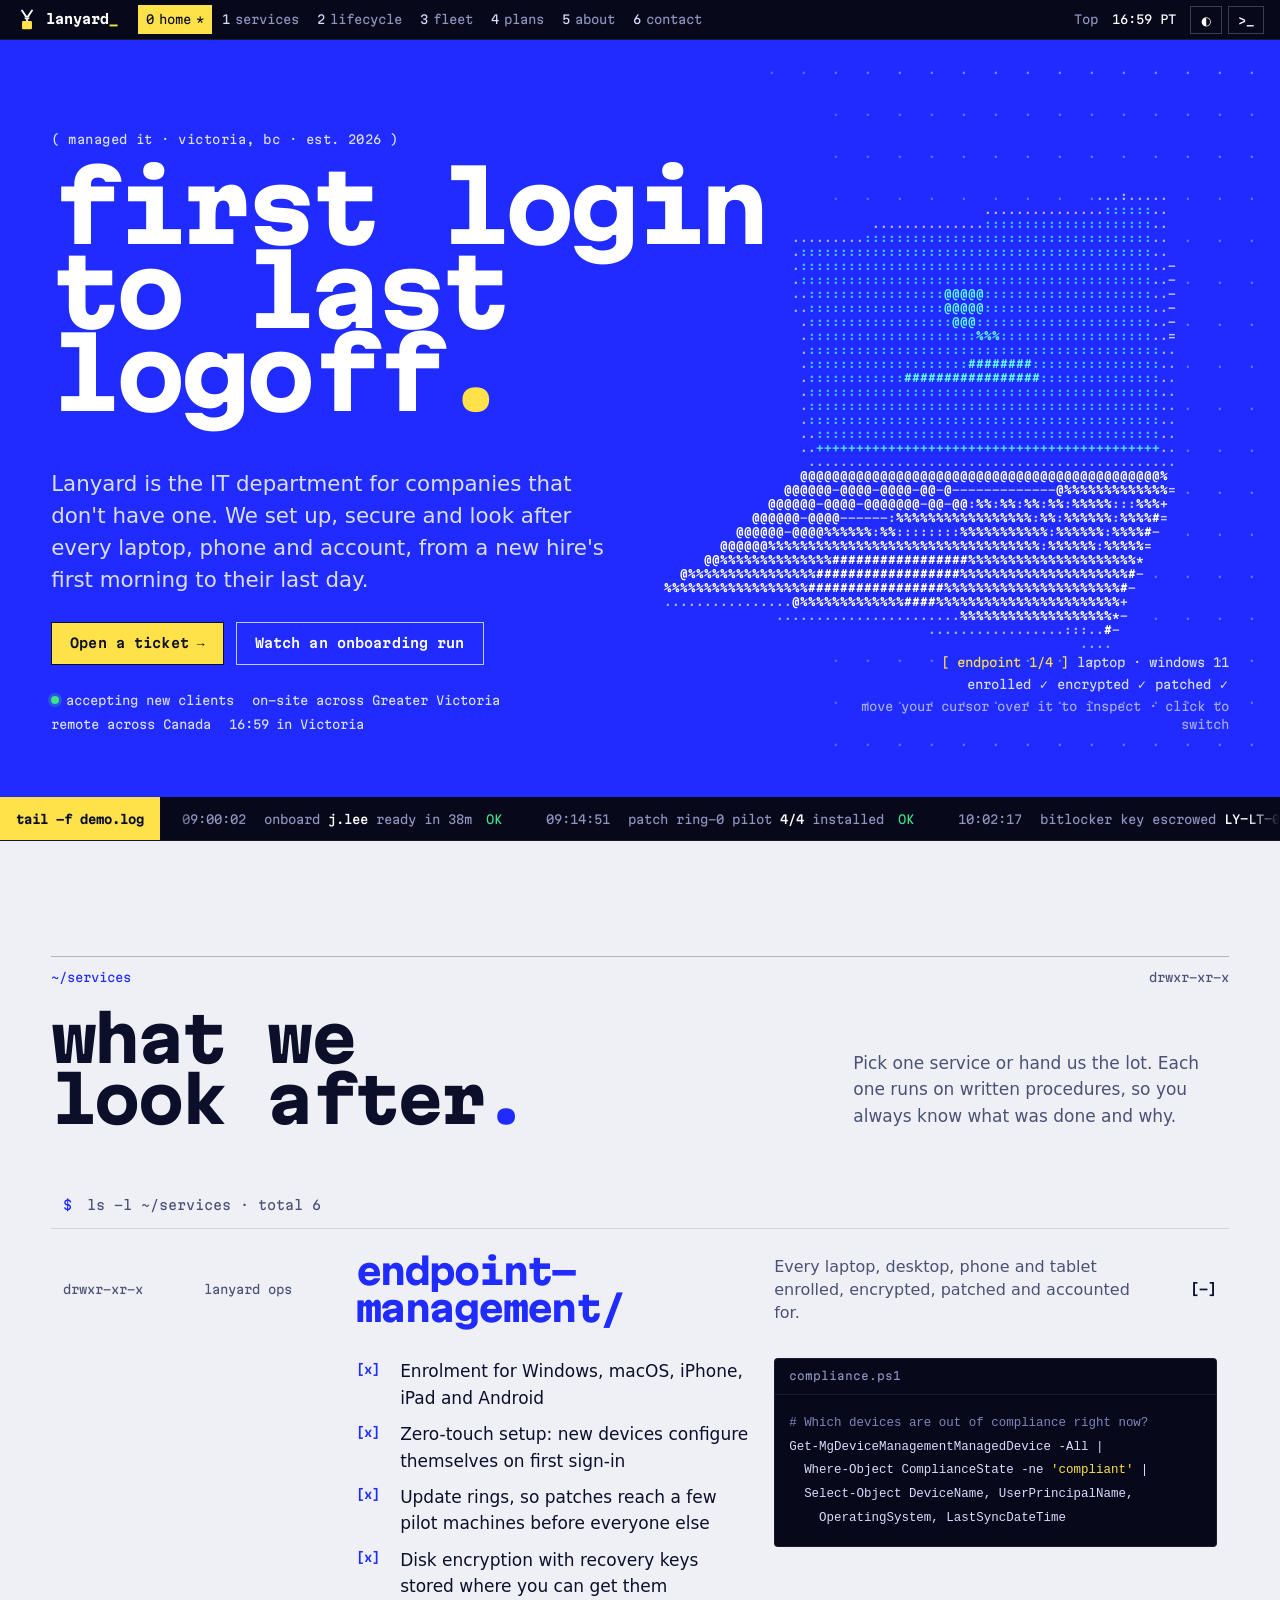
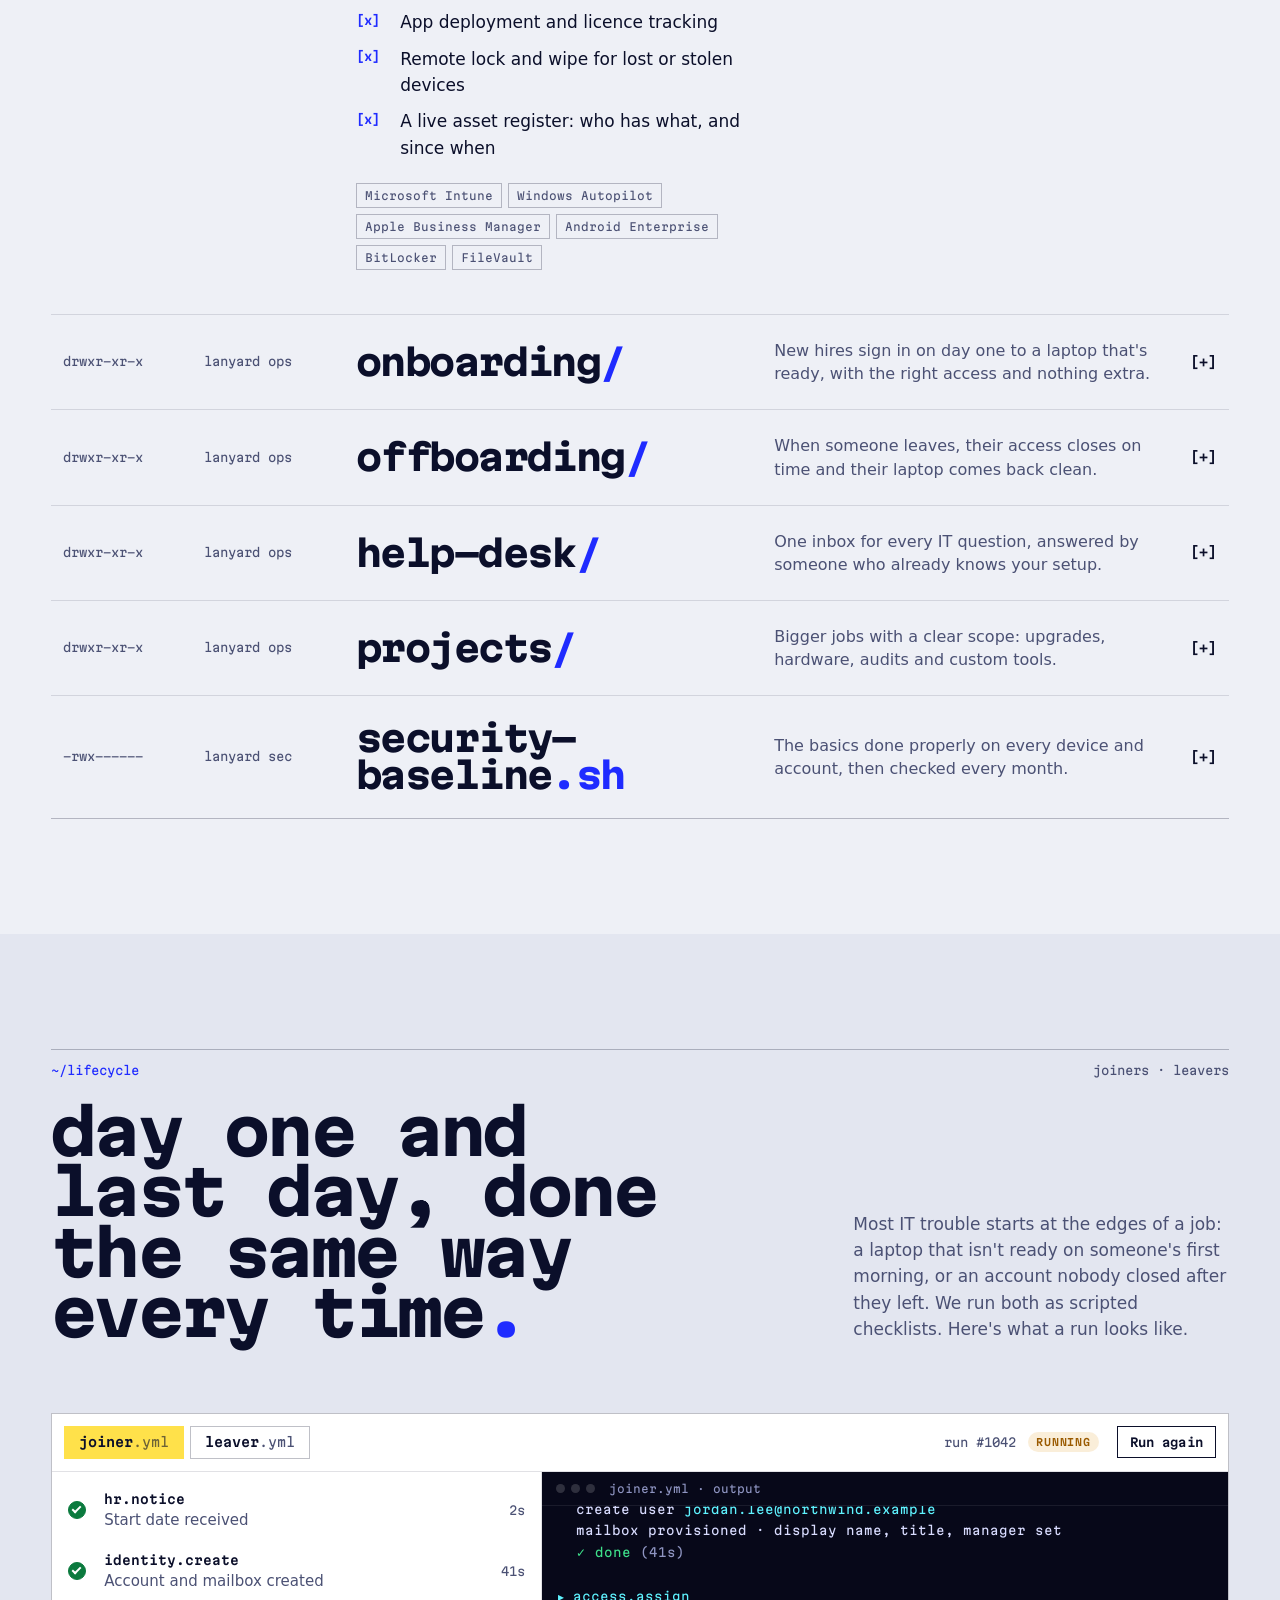
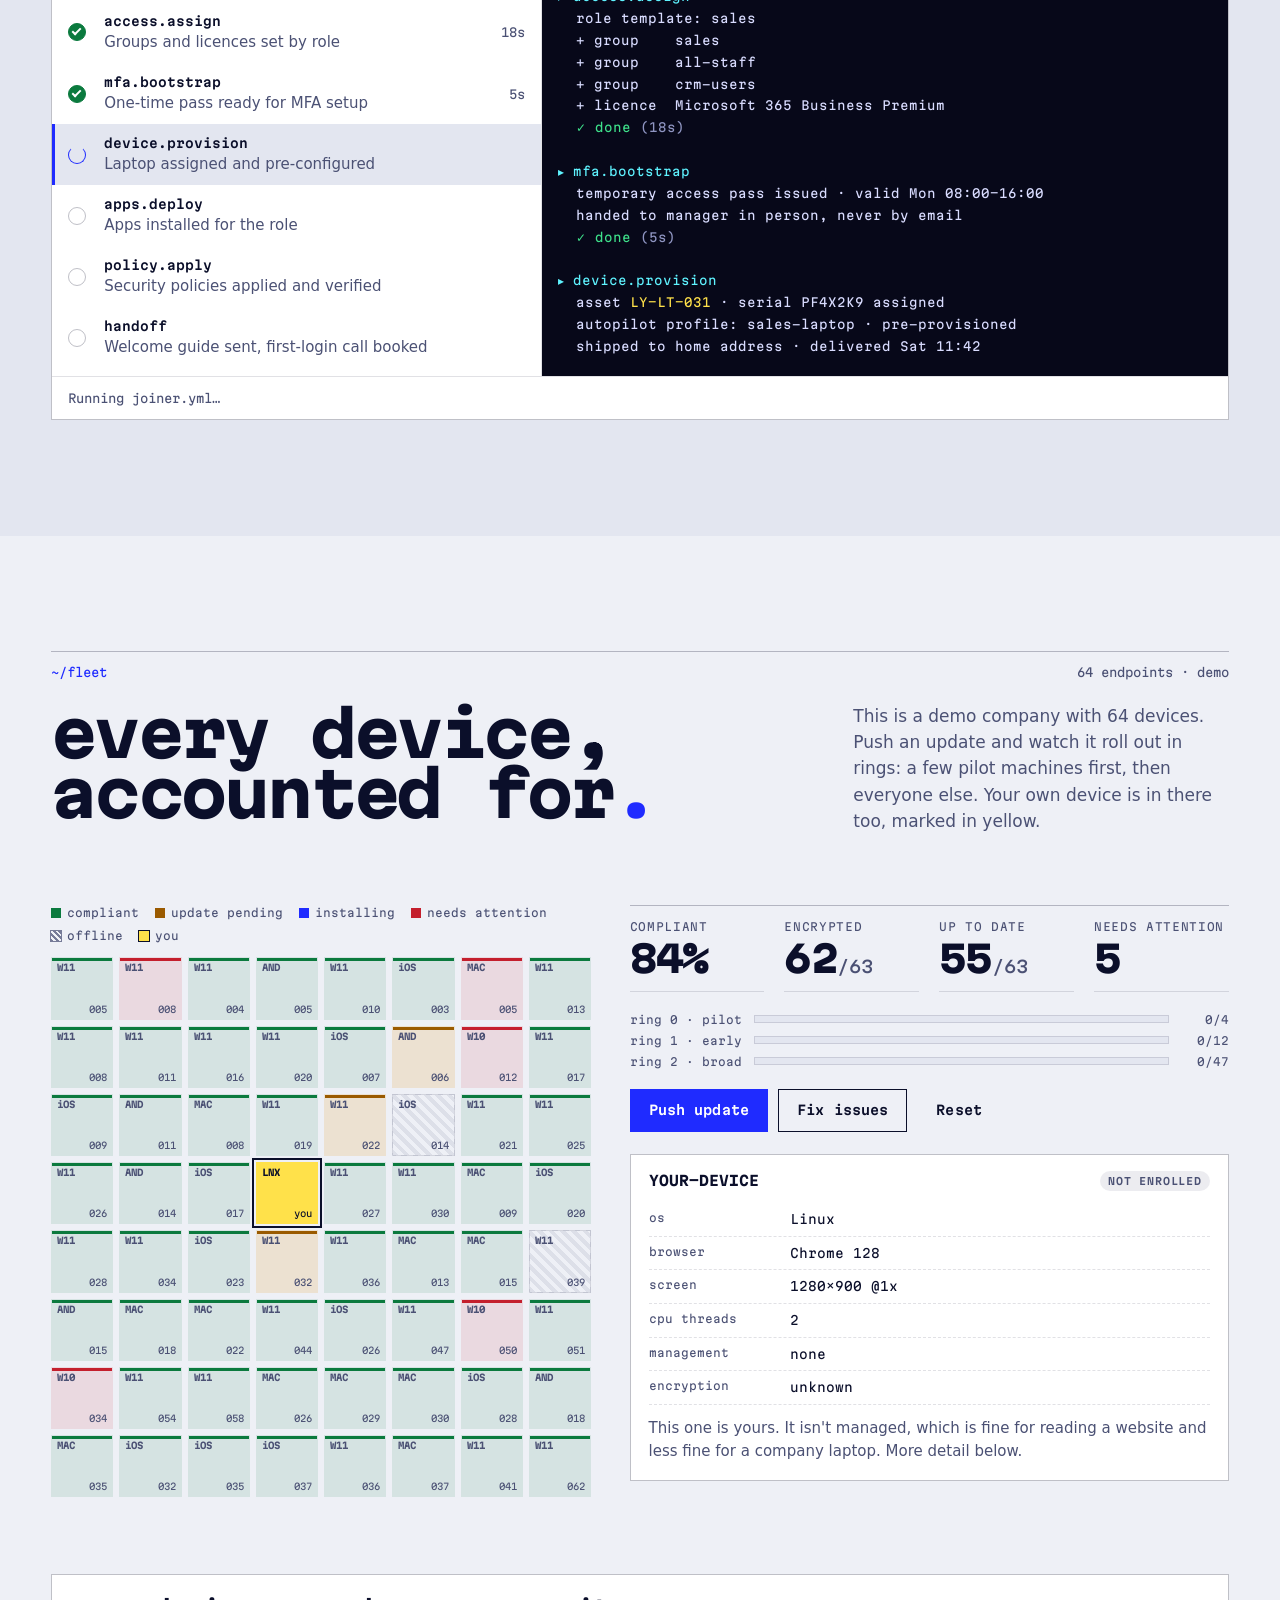
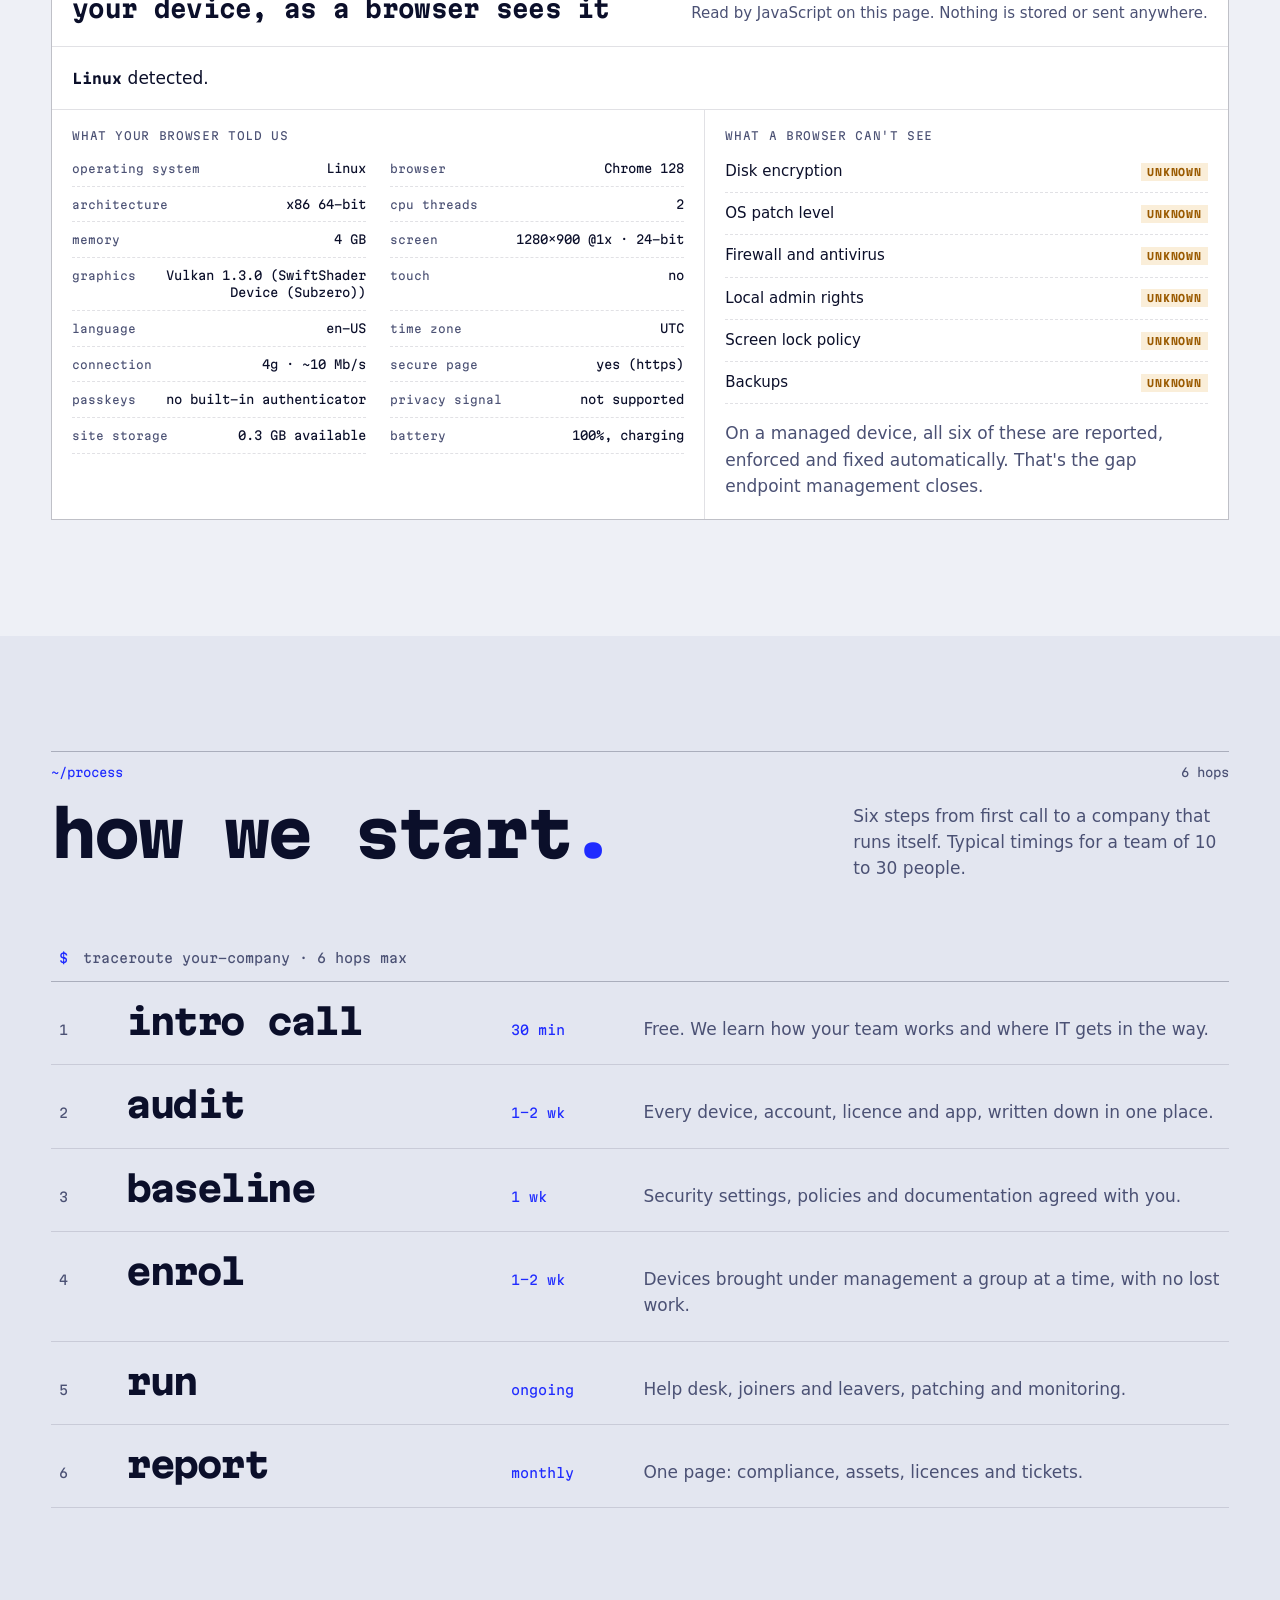
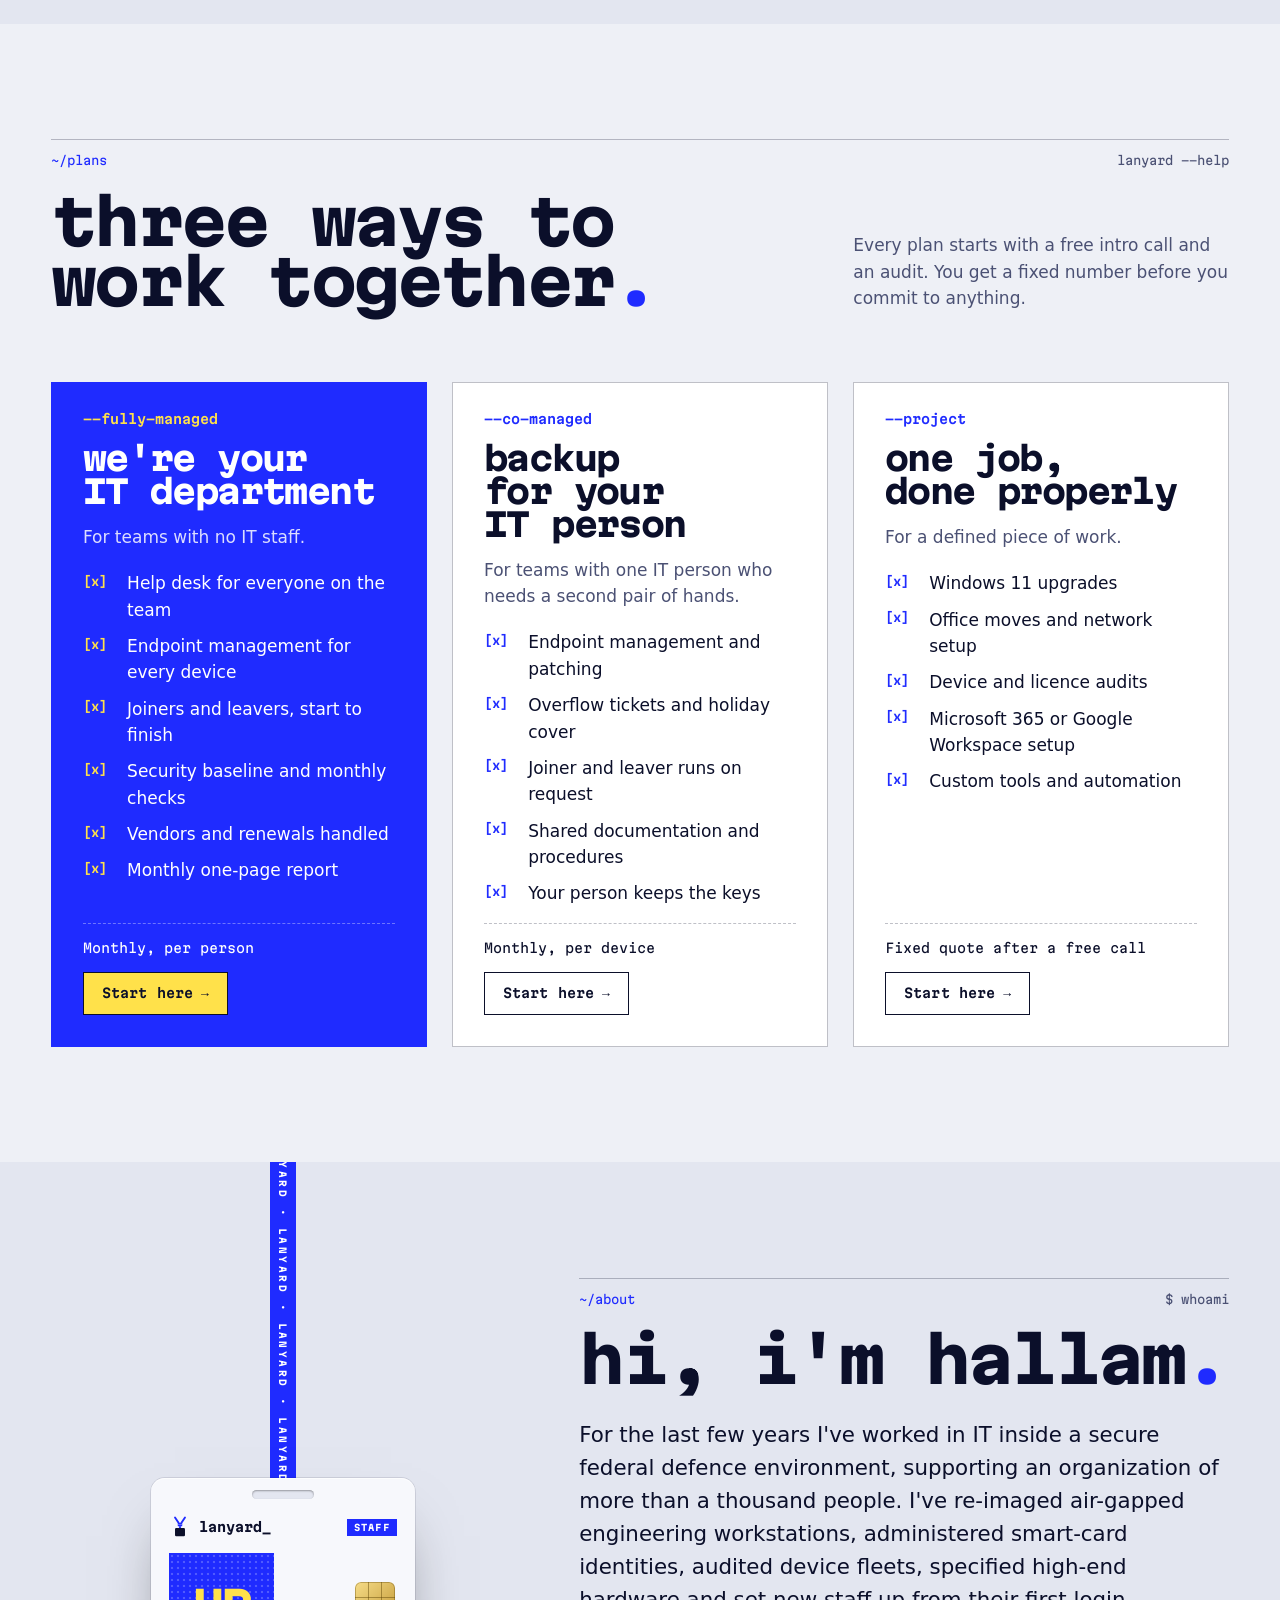
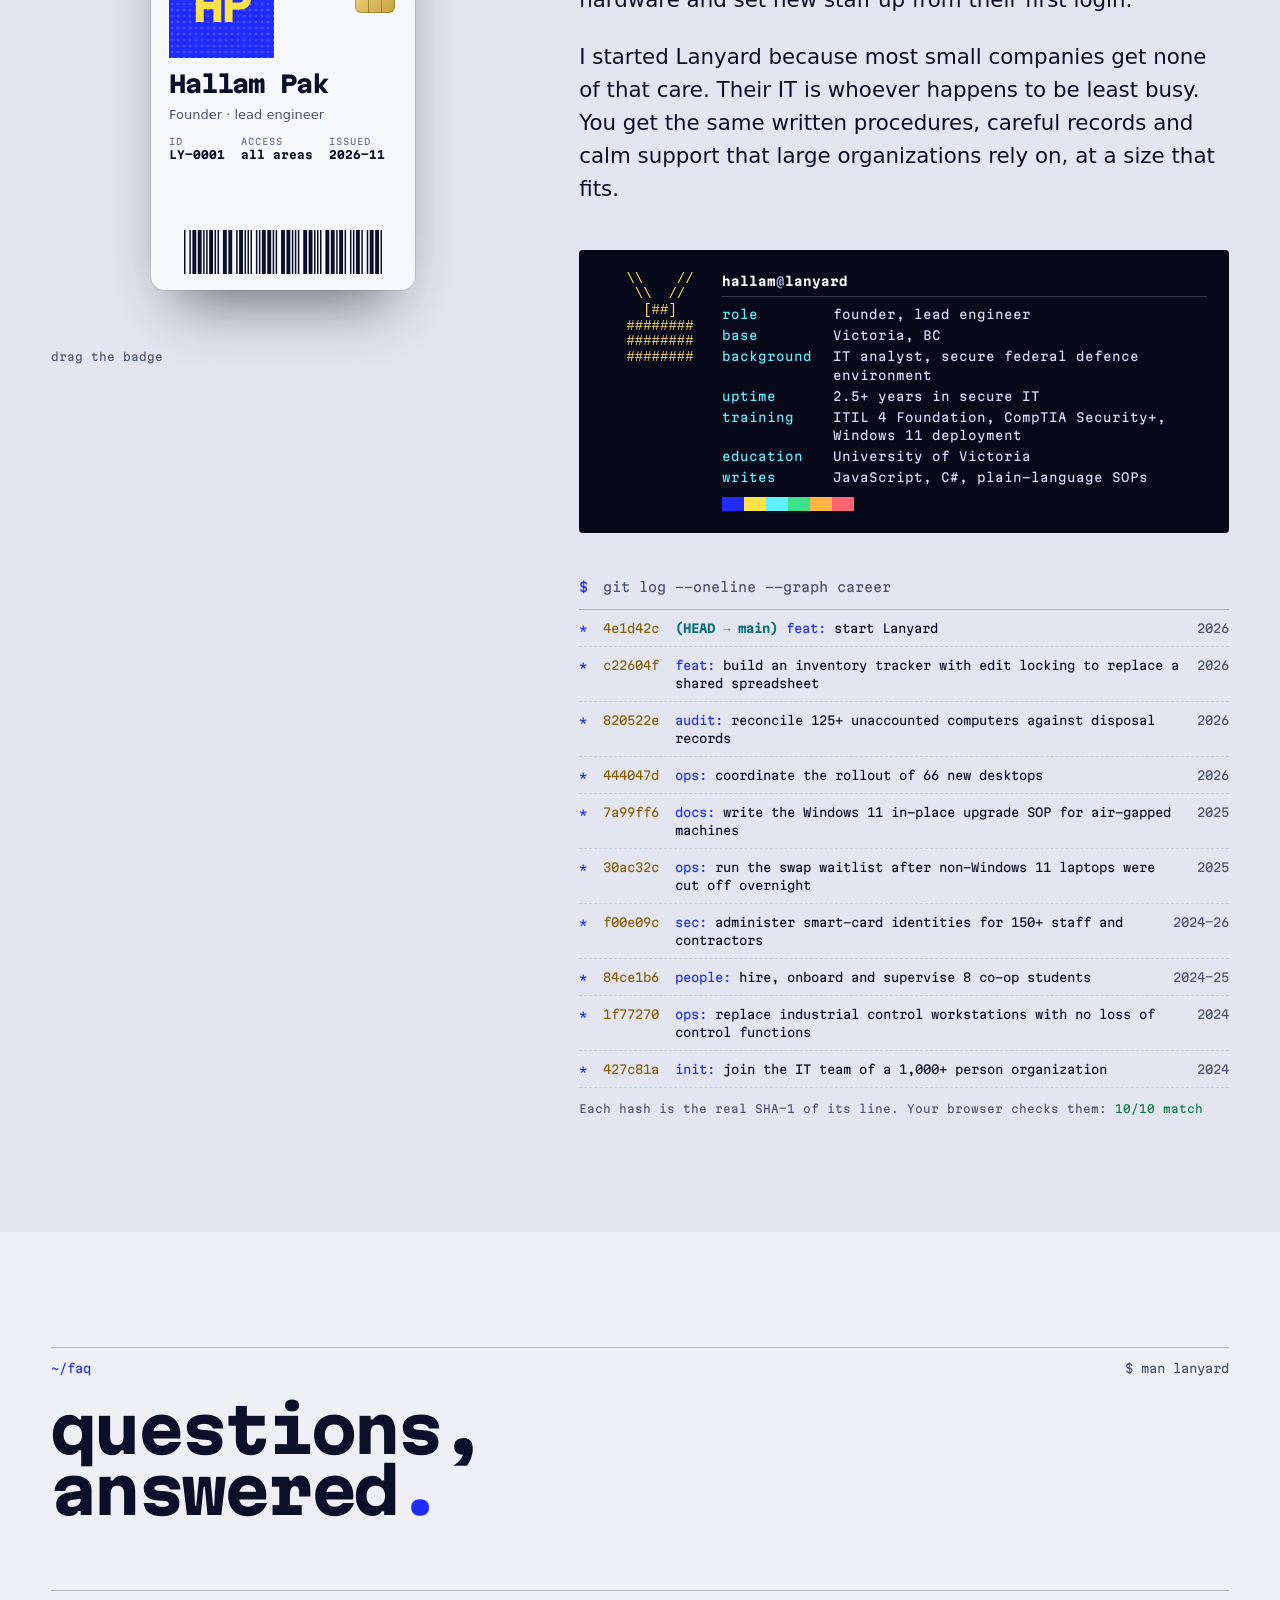
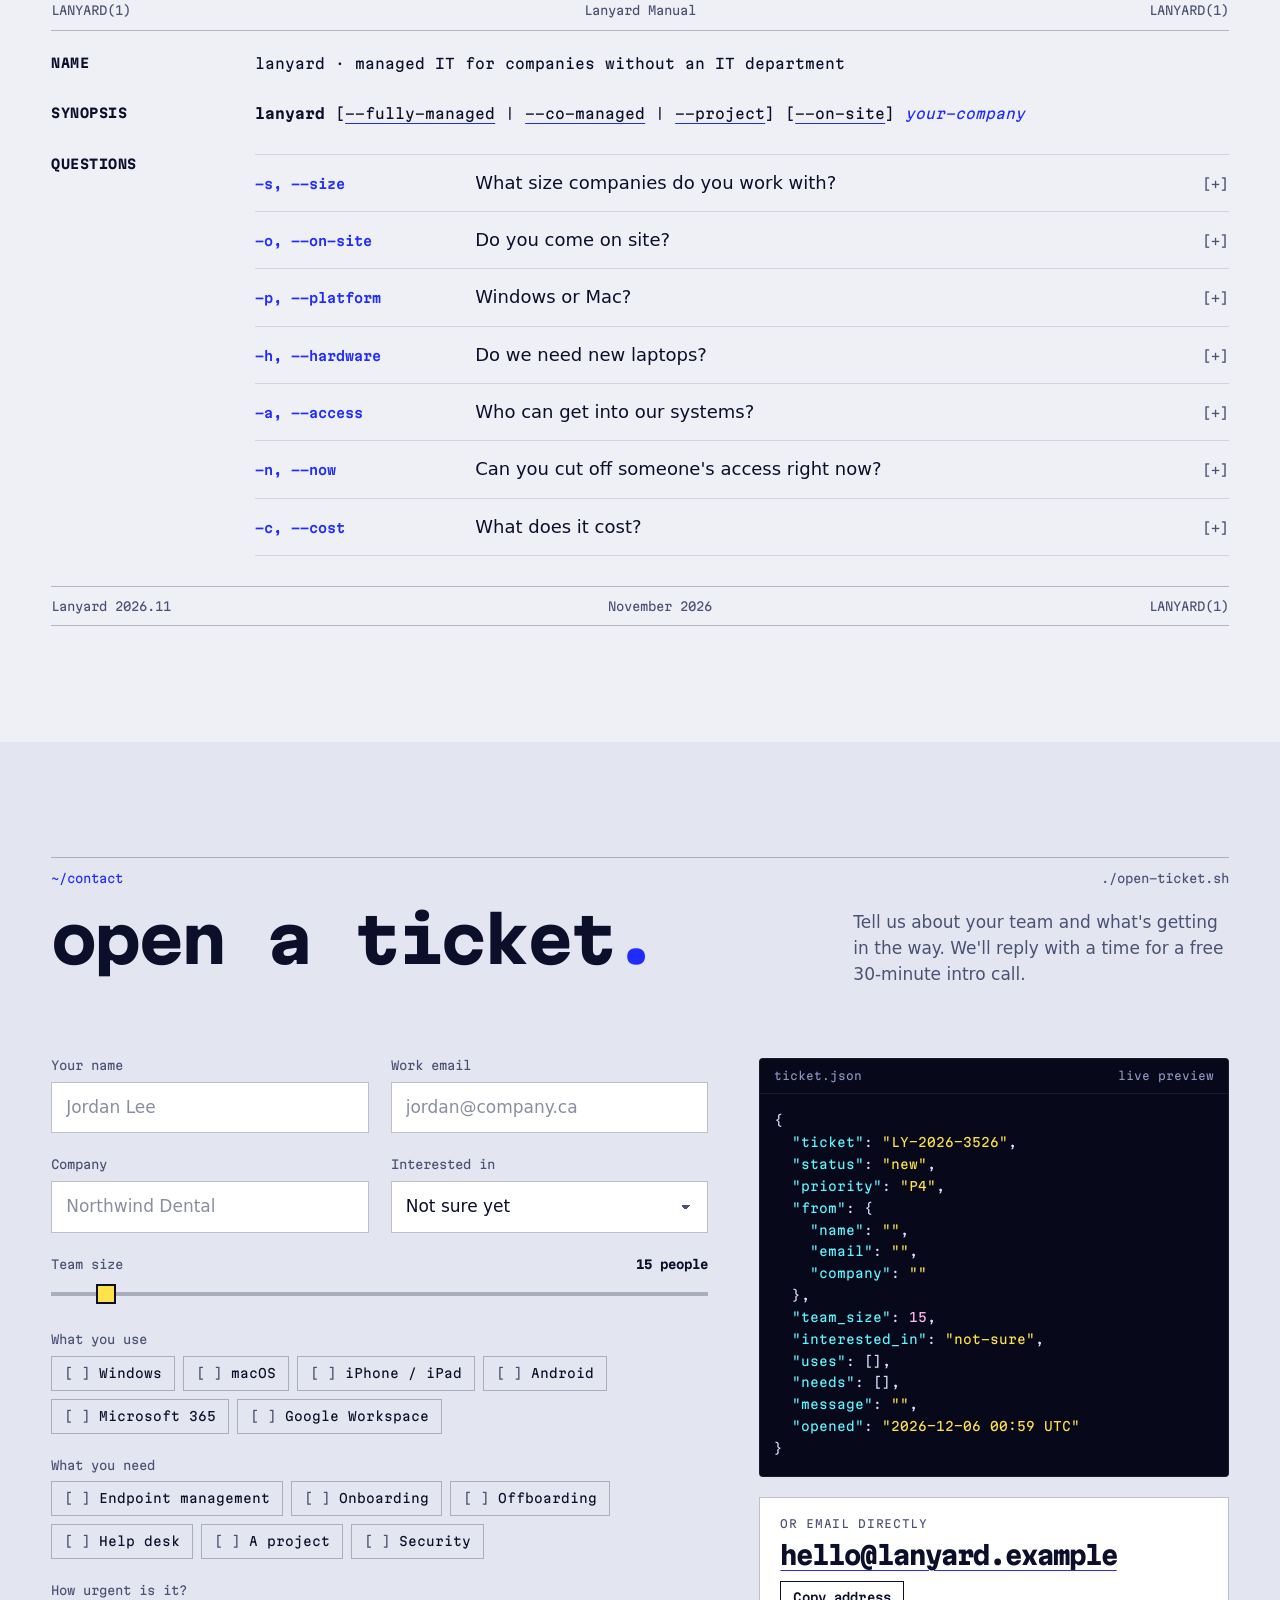
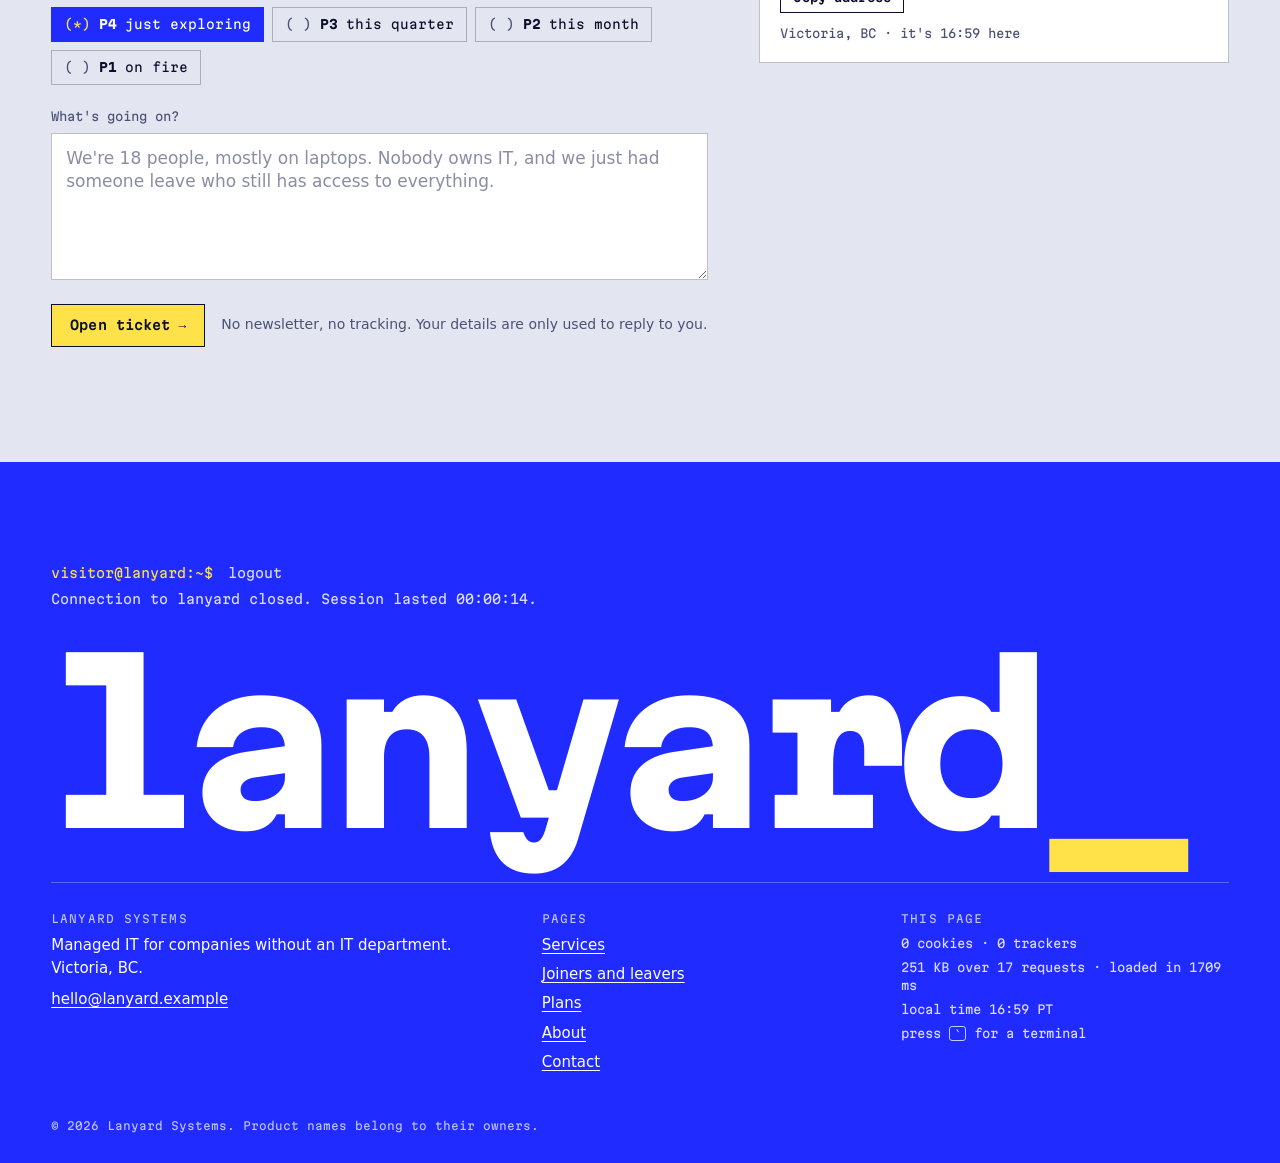
==== index.html @ a120ef42 "Add Lanyard Systems website for managed IT, onboarding and offboarding A static, dependency-free sit" ====
<!doctype html>
<!--
     __
    \  /     lanyard_  managed IT for companies without an IT department
     ||      Victoria, BC
    [##]
    ####     Reading the source? Good. That's the kind of curiosity we hire for.
             Press ` (backtick) anywhere on the page to open a terminal. Type "help".
             No frameworks, no trackers, no cookies. Hand-written HTML, CSS and JS.
-->
<html lang="en-CA">
<head>
<meta charset="utf-8">
<meta name="viewport" content="width=device-width, initial-scale=1, viewport-fit=cover">
<title>Lanyard Systems · Managed IT in Victoria, BC</title>
<meta name="claude:viewport-fit-sides" content="cover">
<meta name="description" content="Lanyard is the IT department for companies that don't have one: endpoint management, onboarding, offboarding, help desk and IT projects. Based in Victoria, BC.">
<meta name="author" content="Lanyard Systems">
<meta name="color-scheme" content="dark light">
<meta name="theme-color" content="#1f2bff">
<link rel="canonical" href="https://lanyard.example/">
<meta property="og:type" content="website">
<meta property="og:site_name" content="Lanyard Systems">
<meta property="og:title" content="Lanyard Systems · First login to last logoff.">
<meta property="og:description" content="Managed IT for companies without an IT department. Endpoint management, onboarding, offboarding and IT projects, from Victoria, BC.">
<meta property="og:url" content="https://lanyard.example/">
<meta property="og:image" content="https://lanyard.example/assets/img/og-image.png">
<meta property="og:image:width" content="1200">
<meta property="og:image:height" content="630">
<meta property="og:image:alt" content="The Lanyard logo on a blue field with the line: first login to last logoff.">
<meta name="twitter:card" content="summary_large_image">
<link rel="icon" href="favicon.svg" type="image/svg+xml">
<link rel="icon" href="favicon.ico" sizes="32x32">
<link rel="apple-touch-icon" href="apple-touch-icon.png">
<link rel="manifest" href="site.webmanifest">
<link rel="preload" href="assets/fonts/martian-mono.woff2" as="font" type="font/woff2" crossorigin>
<link rel="preload" href="assets/fonts/atkinson-hyperlegible-next.woff2" as="font" type="font/woff2" crossorigin>
<link rel="stylesheet" href="assets/css/main.css">
<script src="assets/js/early.js"></script>
<script src="assets/js/config.js" defer></script>
<script src="assets/js/util.js" defer></script>
<script src="assets/js/device.js" defer></script>
<script src="assets/js/boot.js" defer></script>
<script src="assets/js/ascii.js" defer></script>
<script src="assets/js/badge.js" defer></script>
<script src="assets/js/pipeline.js" defer></script>
<script src="assets/js/fleet.js" defer></script>
<script src="assets/js/contact.js" defer></script>
<script src="assets/js/terminal.js" defer></script>
<script src="assets/js/ui.js" defer></script>
<script src="assets/js/main.js" defer></script>
<script type="application/ld+json">
{
  "@context": "https://schema.org",
  "@type": "ProfessionalService",
  "name": "Lanyard Systems",
  "description": "Managed IT for companies without an IT department: endpoint management, onboarding, offboarding, help desk and IT projects.",
  "url": "https://lanyard.example/",
  "email": "hello@lanyard.example",
  "logo": "https://lanyard.example/assets/brand/icon.svg",
  "image": "https://lanyard.example/assets/img/og-image.png",
  "address": { "@type": "PostalAddress", "addressLocality": "Victoria", "addressRegion": "BC", "addressCountry": "CA" },
  "areaServed": [{ "@type": "City", "name": "Victoria" }, { "@type": "Country", "name": "Canada" }],
  "founder": { "@type": "Person", "name": "Hallam Pak", "jobTitle": "Founder" },
  "knowsAbout": ["Endpoint management", "Employee onboarding", "Employee offboarding", "Microsoft Intune", "Windows 11 migration", "Microsoft 365 administration", "IT asset management"]
}
</script>
</head>
<body>
<a class="skip" href="#main">Skip to content</a>

<!-- Boot screen. Hidden unless early.js decides to play it (first visit per session). -->
<div class="boot" id="boot" aria-hidden="true">
  <div class="boot__inner">
    <div class="boot__top">
      <pre class="boot__log" data-boot-log></pre>
      <svg class="mark boot__mark" viewBox="0 0 64 64" aria-hidden="true" focusable="false"><path class="mark__strap" d="M17.5 4.5 29.2 22M46.5 4.5 34.8 22"/><path class="mark__clip" fill-rule="evenodd" d="M27.1 20h9.8a1.6 1.6 0 0 1 1.6 1.6v6.8a1.6 1.6 0 0 1-1.6 1.6h-9.8a1.6 1.6 0 0 1-1.6-1.6v-6.8a1.6 1.6 0 0 1 1.6-1.6zM27.5 21.9h1.2v4.4h-1.2zM30.1 21.9h1.2v4.4h-1.2zM32.7 21.9h1.2v4.4h-1.2zM35.3 21.9h1.2v4.4h-1.2z"/><path class="mark__clip" d="M29 29.5h6v4.3a1.2 1.2 0 0 1-1.2 1.2h-3.6a1.2 1.2 0 0 1-1.2-1.2z"/><rect class="mark__card" x="17.5" y="35" width="29" height="24" rx="3.6"/></svg>
    </div>
    <div class="boot__bottom">
      <span>Press <kbd>Esc</kbd> to skip · values read locally, nothing leaves your browser</span>
      <span class="boot__pct" data-boot-pct>000</span>
    </div>
  </div>
</div>

<!-- tmux-style status bar -->
<header class="tmux" data-tmux>
  <a class="tmux__brand" href="#home" aria-label="Lanyard Systems, back to top">
    <svg class="mark" viewBox="0 0 64 64" aria-hidden="true" focusable="false"><path class="mark__strap" d="M17.5 4.5 29.2 22M46.5 4.5 34.8 22"/><path class="mark__clip" fill-rule="evenodd" d="M27.1 20h9.8a1.6 1.6 0 0 1 1.6 1.6v6.8a1.6 1.6 0 0 1-1.6 1.6h-9.8a1.6 1.6 0 0 1-1.6-1.6v-6.8a1.6 1.6 0 0 1 1.6-1.6zM27.5 21.9h1.2v4.4h-1.2zM30.1 21.9h1.2v4.4h-1.2zM32.7 21.9h1.2v4.4h-1.2zM35.3 21.9h1.2v4.4h-1.2z"/><path class="mark__clip" d="M29 29.5h6v4.3a1.2 1.2 0 0 1-1.2 1.2h-3.6a1.2 1.2 0 0 1-1.2-1.2z"/><rect class="mark__card" x="17.5" y="35" width="29" height="24" rx="3.6"/></svg>
    <span class="tmux__word">lanyard<span class="blink">_</span></span>
  </a>
  <nav class="tmux__wins" aria-label="Sections">
    <a href="#home" data-win="home"><b>0</b>home</a>
    <a href="#services" data-win="services"><b>1</b>services</a>
    <a href="#lifecycle" data-win="lifecycle"><b>2</b>lifecycle</a>
    <a href="#fleet" data-win="fleet"><b>3</b>fleet</a>
    <a href="#plans" data-win="plans"><b>4</b>plans</a>
    <a href="#about" data-win="about"><b>5</b>about</a>
    <a href="#contact" data-win="contact"><b>6</b>contact</a>
  </nav>
  <div class="tmux__right">
    <span class="tmux__ruler" data-ruler aria-hidden="true">Top</span>
    <span class="tmux__clock" data-clock title="Local time in Victoria, BC">--:-- PT</span>
    <button class="tmux__btn" type="button" data-theme-toggle aria-label="Switch to light theme"><span aria-hidden="true">◐</span></button>
    <button class="tmux__btn" type="button" data-term-open aria-label="Open terminal" aria-keyshortcuts="`"><span aria-hidden="true">&gt;_</span></button>
    <button class="tmux__btn tmux__menu" type="button" data-menu-toggle aria-expanded="false" aria-controls="menu">menu</button>
  </div>
</header>

<div class="menu" id="menu" data-menu hidden>
  <p class="menu__cmd">$ ls ~</p>
  <nav aria-label="Site menu">
    <a href="#home">home</a>
    <a href="#services">services/</a>
    <a href="#lifecycle">lifecycle/</a>
    <a href="#fleet">fleet/</a>
    <a href="#process">process/</a>
    <a href="#plans">plans/</a>
    <a href="#about">about/</a>
    <a href="#faq">faq.man</a>
    <a href="#contact">contact.sh</a>
  </nav>
</div>

<main id="main">

<!-- HERO ================================================================ -->
<section class="hero" id="home" aria-labelledby="hero-title" data-section="home">
  <div class="hero__stage" data-ascii-stage>
    <canvas class="hero__canvas" data-ascii aria-hidden="true"></canvas>
<pre class="hero__fallback" aria-hidden="true">
     .-------------------------.
     |  .-------------------.  |
     |  |       ( o )       |  |
     |  |   [ ********_ ]   |  |
     |  |                   |  |
     |  '-------------------'  |
     '-------------------------'
   .-----------------------------.
  /  [][][][][][][][][][][][][][] \
 /  [][][][][][][][][][][][][][][] \
'-----------------------------------'</pre>
  </div>
  <div class="hero__inner wrap">
    <p class="eyebrow eyebrow--on-blue">( managed it · victoria, bc · est. 2026 )</p>
    <h1 class="hero__title" id="hero-title"><span>first login</span> <span>to last</span> <span>logoff<i>.</i></span></h1>
    <div class="hero__foot">
      <p class="hero__lead">Lanyard is the IT department for companies that don't have one. We set up, secure and look after every laptop, phone and account, from a new hire's first morning to their last day.</p>
      <div class="hero__ctas">
        <a class="btn btn--yellow" href="#contact">Open a ticket <span aria-hidden="true">→</span></a>
        <a class="btn btn--ghost-light" href="#lifecycle" data-run-demo>Watch an onboarding run</a>
      </div>
      <ul class="hero__status">
        <li><span class="dot dot--ok" aria-hidden="true"></span>accepting new clients</li>
        <li>on-site across Greater Victoria</li>
        <li>remote across Canada</li>
        <li><span data-clock-long>--:--</span> in Victoria</li>
      </ul>
    </div>
    <div class="hero__caption" aria-hidden="true">
      <p><span class="hero__tag" data-ascii-index>[ endpoint 1/4 ]</span> <span data-ascii-name>laptop · windows 11</span></p>
      <p data-ascii-state>enrolled ✓ encrypted ✓ patched ✓</p>
      <p class="hero__hint">move your cursor over it to inspect · click to switch</p>
    </div>
  </div>
</section>

<!-- LOG TICKER -->
<div class="ticker" role="marquee" aria-label="Example activity log">
  <span class="ticker__label">tail -f demo.log</span>
  <div class="ticker__track" data-ticker>
    <ul class="ticker__list">
      <li><time>09:00:02</time> onboard <b>j.lee</b> ready in 38m <em>ok</em></li>
      <li><time>09:14:51</time> patch ring-0 pilot <b>4/4</b> installed <em>ok</em></li>
      <li><time>10:02:17</time> bitlocker key escrowed <b>LY-LT-023</b> <em>ok</em></li>
      <li><time>11:47:30</time> ticket <b>#4821</b> printer offline · fixed in 12m <em>ok</em></li>
      <li><time>13:05:09</time> licence audit <b>3 unused</b> reclaimed <em>ok</em></li>
      <li><time>14:44:30</time> compliance <b>61/64</b> · 3 remediating <em class="warn">warn</em></li>
      <li><time>16:20:12</time> win11 upgrade <b>LY-DT-007</b> 22H2 → 25H2 <em>ok</em></li>
      <li><time>17:00:00</time> offboard <b>s.ortiz</b> access closed <em>ok</em></li>
    </ul>
  </div>
</div>

<!-- SERVICES ============================================================ -->
<section class="sec" id="services" aria-labelledby="services-title" data-section="services">
  <div class="wrap">
    <header class="sec-head">
      <p class="sec-head__path"><span>~/services</span><span aria-hidden="true">drwxr-xr-x</span></p>
      <h2 class="h2" id="services-title" data-scramble>what we look after<i>.</i></h2>
      <p class="sec-head__intro">Pick one service or hand us the lot. Each one runs on written procedures, so you always know what was done and why.</p>
    </header>

    <div class="ls">
      <p class="ls__cmd" aria-hidden="true"><span class="prompt">$</span> ls -l ~/services <span class="muted">· total 6</span></p>

      <details class="ls__row" open>
        <summary>
          <span class="ls__perm" aria-hidden="true">drwxr-xr-x</span>
          <span class="ls__own" aria-hidden="true">lanyard ops</span>
          <span class="ls__name">endpoint-management<span class="ls__slash">/</span></span>
          <span class="ls__brief">Every laptop, desktop, phone and tablet enrolled, encrypted, patched and accounted for.</span>
          <span class="ls__toggle" aria-hidden="true"></span>
        </summary>
        <div class="ls__body">
          <div>
            <ul class="checks">
              <li>Enrolment for Windows, macOS, iPhone, iPad and Android</li>
              <li>Zero-touch setup: new devices configure themselves on first sign-in</li>
              <li>Update rings, so patches reach a few pilot machines before everyone else</li>
              <li>Disk encryption with recovery keys stored where you can get them</li>
              <li>App deployment and licence tracking</li>
              <li>Remote lock and wipe for lost or stolen devices</li>
              <li>A live asset register: who has what, and since when</li>
            </ul>
            <p class="tags"><span>Microsoft Intune</span><span>Windows Autopilot</span><span>Apple Business Manager</span><span>Android Enterprise</span><span>BitLocker</span><span>FileVault</span></p>
          </div>
          <figure class="code">
            <figcaption>compliance.ps1</figcaption>
<pre><code><span class="c"># Which devices are out of compliance right now?</span>
Get-MgDeviceManagementManagedDevice -All |
  Where-Object ComplianceState -ne <span class="s">'compliant'</span> |
  Select-Object DeviceName, UserPrincipalName,
    OperatingSystem, LastSyncDateTime</code></pre>
          </figure>
        </div>
      </details>

      <details class="ls__row">
        <summary>
          <span class="ls__perm" aria-hidden="true">drwxr-xr-x</span>
          <span class="ls__own" aria-hidden="true">lanyard ops</span>
          <span class="ls__name">onboarding<span class="ls__slash">/</span></span>
          <span class="ls__brief">New hires sign in on day one to a laptop that's ready, with the right access and nothing extra.</span>
          <span class="ls__toggle" aria-hidden="true"></span>
        </summary>
        <div class="ls__body">
          <div>
            <ul class="checks">
              <li>Account, mailbox and licences created before the start date</li>
              <li>Groups, shared drives and app access set by role</li>
              <li>Multi-factor sign-in ready before the first login</li>
              <li>Laptop configured and delivered to the office or their home</li>
              <li>A welcome guide written in plain language</li>
              <li>A first-morning check-in so nobody is stuck waiting</li>
            </ul>
            <p class="tags"><span>Microsoft 365</span><span>Entra ID</span><span>Google Workspace</span><span>Temporary Access Pass</span></p>
          </div>
          <figure class="code">
            <figcaption>day-one.ps1</figcaption>
<pre><code><span class="c"># A one-time pass so a new hire can set up MFA on day one</span>
New-MgUserAuthenticationTemporaryAccessPassMethod `
  -UserId $upn -LifetimeInMinutes 480</code></pre>
          </figure>
        </div>
      </details>

      <details class="ls__row">
        <summary>
          <span class="ls__perm" aria-hidden="true">drwxr-xr-x</span>
          <span class="ls__own" aria-hidden="true">lanyard ops</span>
          <span class="ls__name">offboarding<span class="ls__slash">/</span></span>
          <span class="ls__brief">When someone leaves, their access closes on time and their laptop comes back clean.</span>
          <span class="ls__toggle" aria-hidden="true"></span>
        </summary>
        <div class="ls__body">
          <div>
            <ul class="checks">
              <li>Sign-in blocked and every session ended at an agreed time</li>
              <li>Mailbox and files handed to a manager, nothing deleted by accident</li>
              <li>Licences reclaimed so you stop paying for empty seats</li>
              <li>Device wiped, returned and checked back into the asset register</li>
              <li>Shared passwords and door codes flagged for rotation</li>
              <li>A written record of every step, for your files</li>
            </ul>
            <p class="tags"><span>Entra ID</span><span>Exchange Online</span><span>OneDrive</span><span>Intune</span></p>
          </div>
          <figure class="code">
            <figcaption>last-day.ps1</figcaption>
<pre><code><span class="c"># 17:00 on the last day: block sign-in, end every session</span>
Update-MgUser -UserId $upn -AccountEnabled:$false
Revoke-MgUserSignInSession -UserId $upn
<span class="c"># Keep the mail, hand it to their manager</span>
Set-Mailbox -Identity $upn -Type Shared</code></pre>
          </figure>
        </div>
      </details>

      <details class="ls__row">
        <summary>
          <span class="ls__perm" aria-hidden="true">drwxr-xr-x</span>
          <span class="ls__own" aria-hidden="true">lanyard ops</span>
          <span class="ls__name">help-desk<span class="ls__slash">/</span></span>
          <span class="ls__brief">One inbox for every IT question, answered by someone who already knows your setup.</span>
          <span class="ls__toggle" aria-hidden="true"></span>
        </summary>
        <div class="ls__body">
          <div>
            <ul class="checks">
              <li>Remote support for everyday problems</li>
              <li>On-site visits across Greater Victoria</li>
              <li>Microsoft 365 and Google Workspace administration</li>
              <li>Printers, Wi-Fi, phones and meeting rooms</li>
              <li>Vendor calls handled for you</li>
              <li>Short guides for the fixes people need more than once</li>
            </ul>
            <p class="tags"><span>Microsoft 365</span><span>Google Workspace</span><span>Printers and MFDs</span><span>Wi-Fi</span><span>VoIP</span></p>
          </div>
          <figure class="code">
            <figcaption>ticket-4821.yaml</figcaption>
<pre><code><span class="k">ticket:</span> LY-4821
<span class="k">from:</span> front-desk
<span class="k">issue:</span> <span class="s">"Printer says offline"</span>
<span class="k">cause:</span> queue pointed at an old IP address
<span class="k">fix:</span> re-mapped queue, updated driver
<span class="k">resolved_in:</span> 12m
<span class="k">guide_sent:</span> printers.md</code></pre>
          </figure>
        </div>
      </details>

      <details class="ls__row">
        <summary>
          <span class="ls__perm" aria-hidden="true">drwxr-xr-x</span>
          <span class="ls__own" aria-hidden="true">lanyard ops</span>
          <span class="ls__name">projects<span class="ls__slash">/</span></span>
          <span class="ls__brief">Bigger jobs with a clear scope: upgrades, hardware, audits and custom tools.</span>
          <span class="ls__toggle" aria-hidden="true"></span>
        </summary>
        <div class="ls__body">
          <div>
            <ul class="checks">
              <li>Windows 11 upgrades, including machines that can't simply be reimaged</li>
              <li>Hardware specs and purchasing, sized to the actual work</li>
              <li>Device and licence audits that find what's missing</li>
              <li>Office moves, cabling, network switches and Wi-Fi</li>
              <li>Custom internal tools that replace fragile spreadsheets</li>
              <li>Documentation and SOPs your team can follow without us</li>
            </ul>
            <p class="tags"><span>Windows 11</span><span>Dell · HP · Lenovo</span><span>Cisco Meraki</span><span>JavaScript</span><span>C#</span></p>
          </div>
          <figure class="code">
            <figcaption>win11-ready.ps1</figcaption>
<pre><code><span class="c"># Is this machine ready for Windows 11?</span>
Get-Tpm | Select-Object TpmPresent, TpmReady
Confirm-SecureBootUEFI
Get-CimInstance Win32_Processor |
  Select-Object Name, NumberOfCores</code></pre>
          </figure>
        </div>
      </details>

      <details class="ls__row ls__row--file">
        <summary>
          <span class="ls__perm" aria-hidden="true">-rwx------</span>
          <span class="ls__own" aria-hidden="true">lanyard sec</span>
          <span class="ls__name">security-baseline<span class="ls__slash">.sh</span></span>
          <span class="ls__brief">The basics done properly on every device and account, then checked every month.</span>
          <span class="ls__toggle" aria-hidden="true"></span>
        </summary>
        <div class="ls__body">
          <div>
            <ul class="checks">
              <li>Multi-factor sign-in on every account</li>
              <li>Admin rights only where they're needed</li>
              <li>Encryption, firewall and antivirus enforced, not hoped for</li>
              <li>Phishing awareness for your team, in short sessions</li>
              <li>Backups that are tested by restoring them</li>
              <li>Passkeys and smart cards where they make sense</li>
            </ul>
            <p class="tags"><span>MFA</span><span>Conditional Access</span><span>Microsoft Defender</span><span>Passkeys</span><span>Smart cards (PKI)</span></p>
          </div>
          <figure class="code">
            <figcaption>encryption-check.ps1</figcaption>
<pre><code><span class="c"># Is the disk encrypted, and is protection on?</span>
Get-BitLockerVolume -MountPoint C: |
  Select-Object VolumeStatus, ProtectionStatus,
    EncryptionPercentage</code></pre>
          </figure>
        </div>
      </details>
    </div>
  </div>
</section>

<!-- LIFECYCLE =========================================================== -->
<section class="sec sec--alt" id="lifecycle" aria-labelledby="lifecycle-title" data-section="lifecycle">
  <div class="wrap">
    <header class="sec-head">
      <p class="sec-head__path"><span>~/lifecycle</span><span aria-hidden="true">joiners · leavers</span></p>
      <h2 class="h2" id="lifecycle-title" data-scramble>day one and last day, done the same way every time<i>.</i></h2>
      <p class="sec-head__intro">Most IT trouble starts at the edges of a job: a laptop that isn't ready on someone's first morning, or an account nobody closed after they left. We run both as scripted checklists. Here's what a run looks like.</p>
    </header>

    <div class="pipe" data-pipe>
      <div class="pipe__bar">
        <div class="pipe__tabs" role="tablist" aria-label="Pipeline">
          <button type="button" role="tab" id="pipe-tab-joiner" aria-selected="true" aria-controls="pipe-panel" data-mode="joiner">joiner<span class="muted">.yml</span></button>
          <button type="button" role="tab" id="pipe-tab-leaver" aria-selected="false" aria-controls="pipe-panel" data-mode="leaver" tabindex="-1">leaver<span class="muted">.yml</span></button>
        </div>
        <p class="pipe__meta"><span>run #<span data-run-id>1042</span></span><span class="chip" data-run-state>queued</span></p>
        <button type="button" class="btn btn--small" data-replay>Run again</button>
      </div>
      <div class="pipe__body" id="pipe-panel" role="tabpanel" aria-labelledby="pipe-tab-joiner">
        <ol class="pipe__steps" data-steps>
          <li class="step"><span class="step__icon" aria-hidden="true"></span><span class="step__id">hr.notice</span><span class="step__text">Start date received</span><span class="step__dur"></span></li>
          <li class="step"><span class="step__icon" aria-hidden="true"></span><span class="step__id">identity.create</span><span class="step__text">Account and mailbox created</span><span class="step__dur"></span></li>
          <li class="step"><span class="step__icon" aria-hidden="true"></span><span class="step__id">access.assign</span><span class="step__text">Groups and licences set by role</span><span class="step__dur"></span></li>
          <li class="step"><span class="step__icon" aria-hidden="true"></span><span class="step__id">mfa.bootstrap</span><span class="step__text">One-time pass ready for MFA setup</span><span class="step__dur"></span></li>
          <li class="step"><span class="step__icon" aria-hidden="true"></span><span class="step__id">device.provision</span><span class="step__text">Laptop assigned and pre-configured</span><span class="step__dur"></span></li>
          <li class="step"><span class="step__icon" aria-hidden="true"></span><span class="step__id">apps.deploy</span><span class="step__text">Apps installed for the role</span><span class="step__dur"></span></li>
          <li class="step"><span class="step__icon" aria-hidden="true"></span><span class="step__id">policy.apply</span><span class="step__text">Security policies applied and verified</span><span class="step__dur"></span></li>
          <li class="step"><span class="step__icon" aria-hidden="true"></span><span class="step__id">handoff</span><span class="step__text">Welcome guide sent, first-login call booked</span><span class="step__dur"></span></li>
        </ol>
        <div class="pipe__log">
          <p class="pipe__logbar" aria-hidden="true"><span></span><span></span><span></span><b data-log-title>joiner.yml · output</b></p>
          <pre class="pipe__out" data-log tabindex="0" aria-label="Pipeline output"></pre>
        </div>
      </div>
      <p class="pipe__summary" data-summary aria-live="polite">Example run with made-up names. Real runs come with a written record you keep.</p>
    </div>
  </div>
</section>

<!-- FLEET =============================================================== -->
<section class="sec" id="fleet" aria-labelledby="fleet-title" data-section="fleet">
  <div class="wrap">
    <header class="sec-head">
      <p class="sec-head__path"><span>~/fleet</span><span aria-hidden="true">64 endpoints · demo</span></p>
      <h2 class="h2" id="fleet-title" data-scramble>every device, accounted for<i>.</i></h2>
      <p class="sec-head__intro">This is a demo company with 64 devices. Push an update and watch it roll out in rings: a few pilot machines first, then everyone else. Your own device is in there too, marked in yellow.</p>
    </header>

    <div class="fleet" data-fleet>
      <div class="fleet__board">
        <div class="fleet__legend" aria-hidden="true">
          <span><i class="sw sw--ok"></i>compliant</span>
          <span><i class="sw sw--pend"></i>update pending</span>
          <span><i class="sw sw--run"></i>installing</span>
          <span><i class="sw sw--bad"></i>needs attention</span>
          <span><i class="sw sw--off"></i>offline</span>
          <span><i class="sw sw--you"></i>you</span>
        </div>
        <div class="fleet__grid" data-fleet-grid role="grid" aria-label="Demo device fleet. Use arrow keys to move between devices." tabindex="0"></div>
        <noscript><p class="fleet__noscript">The interactive fleet needs JavaScript. In short: every device is enrolled, encrypted and patched in rings, and anything that drifts out of compliance gets fixed.</p></noscript>
      </div>
      <aside class="fleet__panel" aria-label="Fleet controls and details">
        <dl class="kpis" data-kpis>
          <div><dt>compliant</dt><dd data-kpi="ok">--</dd></div>
          <div><dt>encrypted</dt><dd data-kpi="enc">--</dd></div>
          <div><dt>up to date</dt><dd data-kpi="upd">--</dd></div>
          <div><dt>needs attention</dt><dd data-kpi="bad">--</dd></div>
        </dl>
        <div class="rings" data-rings>
          <div class="ring"><span>ring 0 · pilot</span><span class="ring__bar"><i data-ring="0"></i></span><span data-ring-count="0">0/0</span></div>
          <div class="ring"><span>ring 1 · early</span><span class="ring__bar"><i data-ring="1"></i></span><span data-ring-count="1">0/0</span></div>
          <div class="ring"><span>ring 2 · broad</span><span class="ring__bar"><i data-ring="2"></i></span><span data-ring-count="2">0/0</span></div>
        </div>
        <div class="fleet__actions">
          <button type="button" class="btn btn--blue" data-fleet-act="push">Push update</button>
          <button type="button" class="btn" data-fleet-act="fix">Fix issues</button>
          <button type="button" class="btn btn--text" data-fleet-act="reset">Reset</button>
        </div>
        <div class="inspect" data-inspect aria-live="polite">
          <p class="inspect__title">select a device</p>
        </div>
      </aside>
    </div>

    <div class="mydev" data-mydev>
      <header class="mydev__head">
        <h3 class="h3">your device, as a browser sees it</h3>
        <p class="muted">Read by JavaScript on this page. Nothing is stored or sent anywhere.</p>
      </header>
      <div class="mydev__verdict" data-verdict>
        <p>Scanning…</p>
      </div>
      <div class="mydev__cols">
        <div>
          <p class="mydev__label">what your browser told us</p>
          <dl class="facts" data-facts><div><dt>status</dt><dd>needs JavaScript</dd></div></dl>
        </div>
        <div>
          <p class="mydev__label">what a browser can't see</p>
          <ul class="unknowns">
            <li><span>Disk encryption</span><b>unknown</b></li>
            <li><span>OS patch level</span><b>unknown</b></li>
            <li><span>Firewall and antivirus</span><b>unknown</b></li>
            <li><span>Local admin rights</span><b>unknown</b></li>
            <li><span>Screen lock policy</span><b>unknown</b></li>
            <li><span>Backups</span><b>unknown</b></li>
          </ul>
          <p class="mydev__pitch">On a managed device, all six of these are reported, enforced and fixed automatically. That's the gap endpoint management closes.</p>
        </div>
      </div>
    </div>
  </div>
</section>

<!-- PROCESS ============================================================= -->
<section class="sec sec--alt" id="process" aria-labelledby="process-title" data-section="process">
  <div class="wrap">
    <header class="sec-head">
      <p class="sec-head__path"><span>~/process</span><span aria-hidden="true">6 hops</span></p>
      <h2 class="h2" id="process-title" data-scramble>how we start<i>.</i></h2>
      <p class="sec-head__intro">Six steps from first call to a company that runs itself. Typical timings for a team of 10 to 30 people.</p>
    </header>
    <div class="trace">
      <p class="trace__cmd"><span class="prompt">$</span> traceroute your-company <span class="muted">· 6 hops max</span></p>
      <ol class="trace__hops">
        <li><span class="trace__n">1</span><span class="trace__name">intro call</span><span class="trace__t">30 min</span><span class="trace__d">Free. We learn how your team works and where IT gets in the way.</span></li>
        <li><span class="trace__n">2</span><span class="trace__name">audit</span><span class="trace__t">1–2 wk</span><span class="trace__d">Every device, account, licence and app, written down in one place.</span></li>
        <li><span class="trace__n">3</span><span class="trace__name">baseline</span><span class="trace__t">1 wk</span><span class="trace__d">Security settings, policies and documentation agreed with you.</span></li>
        <li><span class="trace__n">4</span><span class="trace__name">enrol</span><span class="trace__t">1–2 wk</span><span class="trace__d">Devices brought under management a group at a time, with no lost work.</span></li>
        <li><span class="trace__n">5</span><span class="trace__name">run</span><span class="trace__t">ongoing</span><span class="trace__d">Help desk, joiners and leavers, patching and monitoring.</span></li>
        <li><span class="trace__n">6</span><span class="trace__name">report</span><span class="trace__t">monthly</span><span class="trace__d">One page: compliance, assets, licences and tickets.</span></li>
      </ol>
    </div>
  </div>
</section>

<!-- PLANS =============================================================== -->
<section class="sec" id="plans" aria-labelledby="plans-title" data-section="plans">
  <div class="wrap">
    <header class="sec-head">
      <p class="sec-head__path"><span>~/plans</span><span aria-hidden="true">lanyard --help</span></p>
      <h2 class="h2" id="plans-title" data-scramble>three ways to work together<i>.</i></h2>
      <p class="sec-head__intro">Every plan starts with a free intro call and an audit. You get a fixed number before you commit to anything.</p>
    </header>
    <div class="plans">
      <article class="plan plan--main">
        <p class="plan__flag">--fully-managed</p>
        <h3 class="plan__title">we're your IT department</h3>
        <p class="plan__for">For teams with no IT staff.</p>
        <ul class="checks">
          <li>Help desk for everyone on the team</li>
          <li>Endpoint management for every device</li>
          <li>Joiners and leavers, start to finish</li>
          <li>Security baseline and monthly checks</li>
          <li>Vendors and renewals handled</li>
          <li>Monthly one-page report</li>
        </ul>
        <p class="plan__price">Monthly, per person</p>
        <a class="btn btn--yellow" href="#contact" data-plan="fully-managed">Start here <span aria-hidden="true">→</span></a>
      </article>
      <article class="plan">
        <p class="plan__flag">--co-managed</p>
        <h3 class="plan__title">backup for your IT person</h3>
        <p class="plan__for">For teams with one IT person who needs a second pair of hands.</p>
        <ul class="checks">
          <li>Endpoint management and patching</li>
          <li>Overflow tickets and holiday cover</li>
          <li>Joiner and leaver runs on request</li>
          <li>Shared documentation and procedures</li>
          <li>Your person keeps the keys</li>
        </ul>
        <p class="plan__price">Monthly, per device</p>
        <a class="btn" href="#contact" data-plan="co-managed">Start here <span aria-hidden="true">→</span></a>
      </article>
      <article class="plan">
        <p class="plan__flag">--project</p>
        <h3 class="plan__title">one job, done properly</h3>
        <p class="plan__for">For a defined piece of work.</p>
        <ul class="checks">
          <li>Windows 11 upgrades</li>
          <li>Office moves and network setup</li>
          <li>Device and licence audits</li>
          <li>Microsoft 365 or Google Workspace setup</li>
          <li>Custom tools and automation</li>
        </ul>
        <p class="plan__price">Fixed quote after a free call</p>
        <a class="btn" href="#contact" data-plan="project">Start here <span aria-hidden="true">→</span></a>
      </article>
    </div>
  </div>
</section>

<!-- ABOUT =============================================================== -->
<section class="sec sec--alt" id="about" aria-labelledby="about-title" data-section="about">
  <div class="wrap about">
    <div class="about__badge">
      <div class="badge-stage" data-badge-stage>
        <svg class="badge-strap" data-badge-strap aria-hidden="true" focusable="false">
          <path id="strap-path" class="badge-strap__band" d="M0 0"/>
          <text class="badge-strap__text"><textPath href="#strap-path" data-strap-text>LANYARD · LANYARD · LANYARD · LANYARD · LANYARD · LANYARD · LANYARD · LANYARD ·</textPath></text>
        </svg>
        <div class="badge" data-badge role="img" aria-label="Founder ID badge. Hallam Pak, founder and lead engineer, Lanyard Systems. You can drag it.">
          <div class="badge__slot" aria-hidden="true"></div>
          <div class="badge__head" aria-hidden="true">
            <svg class="mark" viewBox="0 0 64 64" focusable="false"><path class="mark__strap" d="M17.5 4.5 29.2 22M46.5 4.5 34.8 22"/><path class="mark__clip" fill-rule="evenodd" d="M27.1 20h9.8a1.6 1.6 0 0 1 1.6 1.6v6.8a1.6 1.6 0 0 1-1.6 1.6h-9.8a1.6 1.6 0 0 1-1.6-1.6v-6.8a1.6 1.6 0 0 1 1.6-1.6zM27.5 21.9h1.2v4.4h-1.2zM30.1 21.9h1.2v4.4h-1.2zM32.7 21.9h1.2v4.4h-1.2zM35.3 21.9h1.2v4.4h-1.2z"/><path class="mark__clip" d="M29 29.5h6v4.3a1.2 1.2 0 0 1-1.2 1.2h-3.6a1.2 1.2 0 0 1-1.2-1.2z"/><rect class="mark__card" x="17.5" y="35" width="29" height="24" rx="3.6"/></svg>
            <span>lanyard_</span><b>staff</b>
          </div>
          <div class="badge__photo" aria-hidden="true"><span>HP</span></div>
          <p class="badge__name" aria-hidden="true">Hallam Pak</p>
          <p class="badge__role" aria-hidden="true">Founder · lead engineer</p>
          <dl class="badge__meta" aria-hidden="true">
            <div><dt>id</dt><dd>LY-0001</dd></div>
            <div><dt>access</dt><dd>all areas</dd></div>
            <div><dt>issued</dt><dd>2026-11</dd></div>
          </dl>
          <svg class="badge__barcode" data-barcode="LY-0001" aria-hidden="true" focusable="false"></svg>
          <span class="badge__chip" aria-hidden="true"></span>
        </div>
        <p class="badge-stage__hint" aria-hidden="true">drag the badge</p>
      </div>
    </div>

    <div class="about__text">
      <header class="sec-head sec-head--tight">
        <p class="sec-head__path"><span>~/about</span><span aria-hidden="true">$ whoami</span></p>
        <h2 class="h2" id="about-title" data-scramble>hi, i'm hallam<i>.</i></h2>
      </header>
      <div class="letter">
        <p>For the last few years I've worked in IT inside a secure federal defence environment, supporting an organization of more than a thousand people. I've re-imaged air-gapped engineering workstations, administered smart-card identities, audited device fleets, specified high-end hardware and set new staff up from their first login.</p>
        <p>I started Lanyard because most small companies get none of that care. Their IT is whoever happens to be least busy. You get the same written procedures, careful records and calm support that large organizations rely on, at a size that fits.</p>
      </div>

      <div class="neofetch" role="group" aria-label="Founder summary">
        <pre class="neofetch__art" aria-hidden="true">   \\    //
    \\  //
     [##]
   ########
   ########
   ########</pre>
        <dl class="neofetch__info">
          <div class="neofetch__user"><dt class="sr-only">user</dt><dd>hallam<span>@</span>lanyard</dd></div>
          <div><dt>role</dt><dd>founder, lead engineer</dd></div>
          <div><dt>base</dt><dd>Victoria, BC</dd></div>
          <div><dt>background</dt><dd>IT analyst, secure federal defence environment</dd></div>
          <div><dt>uptime</dt><dd>2.5+ years in secure IT</dd></div>
          <div><dt>training</dt><dd>ITIL 4 Foundation, CompTIA Security+, Windows 11 deployment</dd></div>
          <div><dt>education</dt><dd>University of Victoria</dd></div>
          <div><dt>writes</dt><dd>JavaScript, C#, plain-language SOPs</dd></div>
          <div class="neofetch__colors" aria-hidden="true"><dt class="sr-only">colours</dt><dd><i></i><i></i><i></i><i></i><i></i><i></i></dd></div>
        </dl>
      </div>

      <div class="gitlog">
        <p class="gitlog__cmd"><span class="prompt">$</span> git log --oneline --graph career</p>
        <ol class="gitlog__list">
          <li><span class="g">*</span><code>4e1d42c</code><span class="gitlog__msg"><b class="head">(HEAD → main)</b> <em>feat:</em> start Lanyard</span><time>2026</time></li>
          <li><span class="g">*</span><code>c22604f</code><span class="gitlog__msg"><em>feat:</em> build an inventory tracker with edit locking to replace a shared spreadsheet</span><time>2026</time></li>
          <li><span class="g">*</span><code>820522e</code><span class="gitlog__msg"><em>audit:</em> reconcile 125+ unaccounted computers against disposal records</span><time>2026</time></li>
          <li><span class="g">*</span><code>444047d</code><span class="gitlog__msg"><em>ops:</em> coordinate the rollout of 66 new desktops</span><time>2026</time></li>
          <li><span class="g">*</span><code>7a99ff6</code><span class="gitlog__msg"><em>docs:</em> write the Windows 11 in-place upgrade SOP for air-gapped machines</span><time>2025</time></li>
          <li><span class="g">*</span><code>30ac32c</code><span class="gitlog__msg"><em>ops:</em> run the swap waitlist after non-Windows 11 laptops were cut off overnight</span><time>2025</time></li>
          <li><span class="g">*</span><code>f00e09c</code><span class="gitlog__msg"><em>sec:</em> administer smart-card identities for 150+ staff and contractors</span><time>2024–26</time></li>
          <li><span class="g">*</span><code>84ce1b6</code><span class="gitlog__msg"><em>people:</em> hire, onboard and supervise 8 co-op students</span><time>2024–25</time></li>
          <li><span class="g">*</span><code>1f77270</code><span class="gitlog__msg"><em>ops:</em> replace industrial control workstations with no loss of control functions</span><time>2024</time></li>
          <li><span class="g">*</span><code>427c81a</code><span class="gitlog__msg"><em>init:</em> join the IT team of a 1,000+ person organization</span><time>2024</time></li>
        </ol>
        <p class="gitlog__note">Each hash is the real SHA-1 of its line. Your browser checks them: <span data-hash-check>not checked yet</span></p>
      </div>
    </div>
  </div>
</section>

<!-- FAQ ================================================================= -->
<section class="sec" id="faq" aria-labelledby="faq-title" data-section="faq">
  <div class="wrap">
    <header class="sec-head">
      <p class="sec-head__path"><span>~/faq</span><span aria-hidden="true">$ man lanyard</span></p>
      <h2 class="h2" id="faq-title" data-scramble>questions, answered<i>.</i></h2>
    </header>
    <div class="man">
      <p class="man__rule" aria-hidden="true"><span>LANYARD(1)</span><span>Lanyard Manual</span><span>LANYARD(1)</span></p>
      <div class="man__sec">
        <h3 class="man__h">NAME</h3>
        <p>lanyard · managed IT for companies without an IT department</p>
      </div>
      <div class="man__sec">
        <h3 class="man__h">SYNOPSIS</h3>
        <p><b>lanyard</b> [<u>--fully-managed</u> | <u>--co-managed</u> | <u>--project</u>] [<u>--on-site</u>] <i>your-company</i></p>
      </div>
      <div class="man__sec">
        <h3 class="man__h">QUESTIONS</h3>
        <details class="man__q">
          <summary><code>-s, --size</code><span>What size companies do you work with?</span></summary>
          <div class="man__a"><p>Mostly teams of 5 to 100 people with no full-time IT staff. If you have one IT person who needs backup, we do that too.</p></div>
        </details>
        <details class="man__q">
          <summary><code>-o, --on-site</code><span>Do you come on site?</span></summary>
          <div class="man__a"><p>Yes, across Greater Victoria. Everything else we handle remotely, and most day-to-day problems get fixed faster that way.</p></div>
        </details>
        <details class="man__q">
          <summary><code>-p, --platform</code><span>Windows or Mac?</span></summary>
          <div class="man__a"><p>Both, plus iPhone, iPad and Android. Most offices are a mix, and that's fine.</p></div>
        </details>
        <details class="man__q">
          <summary><code>-h, --hardware</code><span>Do we need new laptops?</span></summary>
          <div class="man__a"><p>Probably not. We enrol what you already have, then plan replacements on a schedule so nothing dies at a bad moment.</p></div>
        </details>
        <details class="man__q">
          <summary><code>-a, --access</code><span>Who can get into our systems?</span></summary>
          <div class="man__a"><p>Your data stays in your own Microsoft 365 or Google Workspace. We use named admin accounts with multi-factor sign-in, and every change is logged. You can see or remove our access at any time.</p></div>
        </details>
        <details class="man__q">
          <summary><code>-n, --now</code><span>Can you cut off someone's access right now?</span></summary>
          <div class="man__a"><p>Yes. Once you tell us, we block sign-in and end every active session, then tidy up mail, files and devices afterwards.</p></div>
        </details>
        <details class="man__q">
          <summary><code>-c, --cost</code><span>What does it cost?</span></summary>
          <div class="man__a"><p>Managed plans are a monthly fee per person or per device. Projects get a fixed quote after a free intro call. You'll have a number before you commit to anything.</p></div>
        </details>
      </div>
      <p class="man__rule" aria-hidden="true"><span>Lanyard 2026.11</span><span>November 2026</span><span>LANYARD(1)</span></p>
    </div>
  </div>
</section>

<!-- CONTACT ============================================================= -->
<section class="sec sec--alt" id="contact" aria-labelledby="contact-title" data-section="contact">
  <div class="wrap">
    <header class="sec-head">
      <p class="sec-head__path"><span>~/contact</span><span aria-hidden="true">./open-ticket.sh</span></p>
      <h2 class="h2" id="contact-title" data-scramble>open a ticket<i>.</i></h2>
      <p class="sec-head__intro">Tell us about your team and what's getting in the way. We'll reply with a time for a free 30-minute intro call.</p>
    </header>

    <div class="contact">
      <form class="ticket-form" data-ticket-form novalidate>
        <div class="field-row">
          <div class="field">
            <label for="t-name">Your name</label>
            <input id="t-name" name="name" type="text" autocomplete="name" required placeholder="Jordan Lee">
          </div>
          <div class="field">
            <label for="t-email">Work email</label>
            <input id="t-email" name="email" type="email" autocomplete="email" required placeholder="jordan@company.ca">
          </div>
        </div>
        <div class="field-row">
          <div class="field">
            <label for="t-company">Company</label>
            <input id="t-company" name="company" type="text" autocomplete="organization" placeholder="Northwind Dental">
          </div>
          <div class="field">
            <label for="t-plan">Interested in</label>
            <select id="t-plan" name="plan">
              <option value="not-sure">Not sure yet</option>
              <option value="fully-managed">Fully managed IT</option>
              <option value="co-managed">Co-managed IT</option>
              <option value="project">A project</option>
            </select>
          </div>
        </div>
        <div class="field">
          <div class="field__head"><label for="t-seats">Team size</label><output for="t-seats" data-seats-out>15 people</output></div>
          <input id="t-seats" name="seats" type="range" min="1" max="200" step="1" value="15">
        </div>
        <fieldset class="field">
          <legend>What you use</legend>
          <div class="chips">
            <input type="checkbox" id="t-p-win" name="platforms" value="windows"><label for="t-p-win">Windows</label>
            <input type="checkbox" id="t-p-mac" name="platforms" value="macos"><label for="t-p-mac">macOS</label>
            <input type="checkbox" id="t-p-ios" name="platforms" value="ios"><label for="t-p-ios">iPhone / iPad</label>
            <input type="checkbox" id="t-p-and" name="platforms" value="android"><label for="t-p-and">Android</label>
            <input type="checkbox" id="t-p-m365" name="platforms" value="m365"><label for="t-p-m365">Microsoft 365</label>
            <input type="checkbox" id="t-p-gws" name="platforms" value="google-workspace"><label for="t-p-gws">Google Workspace</label>
          </div>
        </fieldset>
        <fieldset class="field">
          <legend>What you need</legend>
          <div class="chips">
            <input type="checkbox" id="t-n-end" name="needs" value="endpoint-management"><label for="t-n-end">Endpoint management</label>
            <input type="checkbox" id="t-n-on" name="needs" value="onboarding"><label for="t-n-on">Onboarding</label>
            <input type="checkbox" id="t-n-off" name="needs" value="offboarding"><label for="t-n-off">Offboarding</label>
            <input type="checkbox" id="t-n-help" name="needs" value="help-desk"><label for="t-n-help">Help desk</label>
            <input type="checkbox" id="t-n-proj" name="needs" value="project"><label for="t-n-proj">A project</label>
            <input type="checkbox" id="t-n-sec" name="needs" value="security"><label for="t-n-sec">Security</label>
          </div>
        </fieldset>
        <fieldset class="field">
          <legend>How urgent is it?</legend>
          <div class="chips chips--prio">
            <input type="radio" id="t-u-4" name="priority" value="P4" checked><label for="t-u-4"><b>P4</b> just exploring</label>
            <input type="radio" id="t-u-3" name="priority" value="P3"><label for="t-u-3"><b>P3</b> this quarter</label>
            <input type="radio" id="t-u-2" name="priority" value="P2"><label for="t-u-2"><b>P2</b> this month</label>
            <input type="radio" id="t-u-1" name="priority" value="P1"><label for="t-u-1"><b>P1</b> on fire</label>
          </div>
        </fieldset>
        <div class="field">
          <label for="t-msg">What's going on?</label>
          <textarea id="t-msg" name="message" rows="5" placeholder="We're 18 people, mostly on laptops. Nobody owns IT, and we just had someone leave who still has access to everything."></textarea>
        </div>
        <p class="form-error" data-form-error role="alert" hidden></p>
        <div class="form-actions">
          <button class="btn btn--yellow" type="submit">Open ticket <span aria-hidden="true">→</span></button>
          <p class="muted form-note">No newsletter, no tracking. Your details are only used to reply to you.</p>
        </div>
      </form>

      <aside class="contact__aside" aria-label="Ticket preview and direct contact">
        <figure class="code code--ticket">
          <figcaption><span>ticket.json</span><span class="muted">live preview</span></figcaption>
          <pre data-ticket-preview>{ }</pre>
        </figure>
        <div class="direct">
          <p class="direct__label">or email directly</p>
          <p class="direct__mail"><a href="mailto:hello@lanyard.example" data-email>hello@lanyard.example</a></p>
          <button type="button" class="btn btn--small" data-copy="hello@lanyard.example">Copy address</button>
          <p class="direct__meta">Victoria, BC · it's <span data-clock-long>--:--</span> here</p>
        </div>
      </aside>
    </div>

    <div class="ticket-done" data-ticket-done hidden tabindex="-1">
      <p class="ticket-done__id" data-ticket-id>LY-0000</p>
      <p class="ticket-done__msg" data-ticket-msg></p>
      <pre class="ticket-done__copy" data-ticket-text></pre>
      <div class="ticket-done__actions">
        <button type="button" class="btn btn--small" data-copy-ticket>Copy ticket</button>
        <button type="button" class="btn btn--small btn--text" data-ticket-new>Open another</button>
      </div>
    </div>
  </div>
</section>

</main>

<!-- FOOTER ============================================================== -->
<footer class="foot">
  <div class="wrap">
    <div class="foot__term" aria-hidden="true">
      <p><span class="prompt">visitor@lanyard:~$</span> logout</p>
      <p>Connection to lanyard closed. Session lasted <span data-uptime>00:00:00</span>.</p>
    </div>
    <p class="foot__word" aria-hidden="true">lanyard<span class="blink">_</span></p>
    <div class="foot__grid">
      <div>
        <p class="foot__label">Lanyard Systems</p>
        <p>Managed IT for companies without an IT department. Victoria, BC.</p>
        <p><a href="mailto:hello@lanyard.example" data-email>hello@lanyard.example</a></p>
      </div>
      <nav aria-label="Footer">
        <p class="foot__label">Pages</p>
        <ul>
          <li><a href="#services">Services</a></li>
          <li><a href="#lifecycle">Joiners and leavers</a></li>
          <li><a href="#plans">Plans</a></li>
          <li><a href="#about">About</a></li>
          <li><a href="#contact">Contact</a></li>
        </ul>
      </nav>
      <div>
        <p class="foot__label">This page</p>
        <ul class="foot__stats">
          <li>0 cookies · 0 trackers</li>
          <li data-weight>weight: measuring…</li>
          <li>local time <span data-clock-long>--:--</span> PT</li>
          <li>press <kbd>`</kbd> for a terminal</li>
        </ul>
      </div>
    </div>
    <p class="foot__legal">© <span data-year>2026</span> Lanyard Systems. Product names belong to their owners.</p>
  </div>
</footer>

<!-- TERMINAL ============================================================ -->
<div class="term" data-term role="dialog" aria-modal="true" aria-label="Terminal" hidden>
  <div class="term__bar">
    <span>visitor@lanyard: ~ · type <b>help</b></span>
    <button type="button" class="term__close" data-term-close aria-label="Close terminal">esc ×</button>
  </div>
  <div class="term__screen" data-term-screen>
    <div class="term__out" data-term-out aria-live="polite"></div>
    <form class="term__line" data-term-form autocomplete="off">
      <label class="term__prompt" for="term-input">visitor@lanyard:<span data-term-cwd>~</span>$</label>
      <input id="term-input" class="term__input" data-term-input type="text" spellcheck="false" autocapitalize="off" autocomplete="off" enterkeyhint="send">
      <button type="submit" class="sr-only">Run command</button>
    </form>
  </div>
</div>

<div class="toast" data-toast role="status" aria-live="polite" hidden></div>
</body>
</html>
---- assets/css/main.css ----
/* ==========================================================================
   Lanyard Systems — main stylesheet
   Layout: a 12-column editorial grid with hairline section rules. Monospace
   carries structure (labels, listings, data); a hyperlegible sans carries
   reading. Setup Blue fields bookend the page (hero = first login,
   footer = last logoff). Dark-first; a full light theme follows.
   ========================================================================== */

@font-face {
  font-family: "Martian Mono";
  src: url("../fonts/martian-mono.woff2") format("woff2");
  font-weight: 100 800;
  font-stretch: 75% 112.5%;
  font-display: swap;
}
@font-face {
  font-family: "Atkinson Hyperlegible Next";
  src: url("../fonts/atkinson-hyperlegible-next.woff2") format("woff2");
  font-weight: 200 800;
  font-display: swap;
}

/* ---------- Tokens (dark values first) ---------- */
:root {
  /* brand: fixed in both themes */
  --blue: #1f2bff;            /* Setup Blue: BIOS-screen field */
  --blue-press: #1520d6;
  --yellow: #ffe14a;          /* Select Yellow: highlighted option, cursor */
  --cyan: #5ff3ff;            /* Phosphor: emissive glyphs on blue */
  --on-blue: #ffffff;
  --on-blue-2: rgba(255, 255, 255, .84);
  --ink-fixed: #0b0f2a;
  --term-bg: #070819;         /* terminal panes are always dark */
  --term-fg: #d9dcff;
  --term-dim: #8f95c2;
  --term-ok: #3ee08a;
  --term-bad: #ff7d88;

  /* theme: dark */
  --bg: #06071a;
  --bg-2: #0b0d27;
  --panel: #10133a;
  --fg: #eceeff;
  --fg-2: #a7acd0;
  --line: rgba(236, 238, 255, .12);
  --line-2: rgba(236, 238, 255, .26);
  --accent: #a3a9ff;          /* accent as text on --bg */
  --dot: var(--yellow);       /* the full stop on display headings */
  --focus: var(--yellow);
  --hash: #ffd84a;            /* git hashes */
  --head: var(--cyan);
  --ok: #3ad685; --warn: #ffb547; --bad: #ff6672; --off: #737899;
  --ok-bg: rgba(58, 214, 133, .15);
  --warn-bg: rgba(255, 181, 71, .15);
  --bad-bg: rgba(255, 102, 114, .16);
  --off-bg: rgba(115, 120, 153, .16);
  --mark-strap: #ffffff;
  --mark-card: var(--yellow);
  --shadow-hard: var(--fg);
  color-scheme: dark;

  /* type */
  --f-mono: "Martian Mono", ui-monospace, "SF Mono", "Cascadia Mono", Menlo, Consolas, monospace;
  --f-body: "Atkinson Hyperlegible Next", "Atkinson Hyperlegible", system-ui, -apple-system, "Segoe UI", Roboto, sans-serif;
  --fs-hero: clamp(2.45rem, 7.25vw, 7.6rem);
  --fs-h2: clamp(1.95rem, 1.05rem + 3.5vw, 4.4rem);
  --fs-h3: clamp(1.15rem, 1rem + .6vw, 1.5rem);
  --fs-lead: clamp(1.1rem, 1rem + .42vw, 1.36rem);
  --fs-body: 1.0625rem;
  --fs-mono: .8125rem;

  /* layout */
  --maxw: 1480px;
  --pad: clamp(16px, 4vw, 56px);
  --gap: clamp(16px, 2vw, 32px);
  --tmux-h: 40px;
  --ease: cubic-bezier(.2, .75, .1, 1);
}

@media (prefers-color-scheme: light) {
  :root:not([data-theme="dark"]) {
    --bg: #eef0f6;
    --bg-2: #e3e6f0;
    --panel: #ffffff;
    --fg: #0b0f2a;
    --fg-2: #4b5174;
    --line: rgba(11, 15, 42, .12);
    --line-2: rgba(11, 15, 42, .26);
    --accent: #1f2bff;
    --dot: #1f2bff;
    --focus: #1f2bff;
    --hash: #8a5d00;
    --head: #0a6f7d;
    --ok: #0b7a3e; --warn: #9a5a00; --bad: #c41f2d; --off: #767b98;
    --ok-bg: rgba(11, 122, 62, .11);
    --warn-bg: rgba(220, 140, 0, .15);
    --bad-bg: rgba(196, 31, 45, .11);
    --off-bg: rgba(118, 123, 152, .14);
    --mark-strap: #1f2bff;
    --mark-card: #0b0f2a;
    --shadow-hard: #0b0f2a;
    color-scheme: light;
  }
}
:root[data-theme="light"] {
  --bg: #eef0f6;
  --bg-2: #e3e6f0;
  --panel: #ffffff;
  --fg: #0b0f2a;
  --fg-2: #4b5174;
  --line: rgba(11, 15, 42, .12);
  --line-2: rgba(11, 15, 42, .26);
  --accent: #1f2bff;
  --dot: #1f2bff;
  --focus: #1f2bff;
  --hash: #8a5d00;
  --head: #0a6f7d;
  --ok: #0b7a3e; --warn: #9a5a00; --bad: #c41f2d; --off: #767b98;
  --ok-bg: rgba(11, 122, 62, .11);
  --warn-bg: rgba(220, 140, 0, .15);
  --bad-bg: rgba(196, 31, 45, .11);
  --off-bg: rgba(118, 123, 152, .14);
  --mark-strap: #1f2bff;
  --mark-card: #0b0f2a;
  --shadow-hard: #0b0f2a;
  color-scheme: light;
}

/* ---------- Base ---------- */
*, *::before, *::after { box-sizing: border-box; }
[hidden] { display: none !important; }
html {
  -webkit-text-size-adjust: 100%;
  text-size-adjust: 100%;
  scroll-padding-top: calc(var(--tmux-h) + env(safe-area-inset-top, 0px) + 12px);
}
@media (prefers-reduced-motion: no-preference) { html { scroll-behavior: smooth; } }
body {
  margin: 0;
  background: var(--bg);
  color: var(--fg);
  font-family: var(--f-body);
  font-size: var(--fs-body);
  line-height: 1.55;
  -webkit-font-smoothing: antialiased;
  -moz-osx-font-smoothing: grayscale;
  overflow-x: clip;
}
html.boot-lock, html.boot-lock body { overflow: hidden; }
img, svg, canvas { max-width: 100%; }
a { color: var(--accent); text-underline-offset: .2em; text-decoration-thickness: 1px; }
a:hover { text-decoration-thickness: 2px; }
p { margin: 0; }
ul, ol { margin: 0; }
button, input, select, textarea { font: inherit; color: inherit; }
button { cursor: pointer; }
kbd {
  font-family: var(--f-mono);
  font-size: .85em;
  padding: .05em .4em;
  border: 1px solid currentColor;
  border-radius: 3px;
  opacity: .9;
}
::selection { background: var(--yellow); color: var(--ink-fixed); }
:focus-visible { outline: 2px solid var(--focus); outline-offset: 3px; }
.sr-only {
  position: absolute !important; width: 1px; height: 1px; padding: 0; margin: -1px;
  overflow: hidden; clip: rect(0 0 0 0); white-space: nowrap; border: 0;
}
.muted { color: var(--fg-2); }
.prompt { color: var(--accent); }
.blink { animation: blink 1.1s steps(1, end) infinite; }
@keyframes blink { 50% { opacity: 0; } }

.skip {
  position: absolute; left: 12px; top: -100px; z-index: 300;
  background: var(--yellow); color: var(--ink-fixed);
  font: 700 .8125rem/1 var(--f-mono); padding: 12px 14px; text-decoration: none;
}
.skip:focus { top: calc(12px + env(safe-area-inset-top, 0px)); }

.wrap {
  width: 100%;
  max-width: var(--maxw);
  margin-inline: auto;
  padding-left: max(var(--pad), env(safe-area-inset-left, 0px));
  padding-right: max(var(--pad), env(safe-area-inset-right, 0px));
}

/* the lanyard mark, inline SVG */
.mark { display: block; width: 1em; height: 1em; overflow: visible; }
.mark__strap { fill: none; stroke: var(--mark-strap); stroke-width: 5.5; stroke-linecap: round; stroke-linejoin: round; }
.mark__clip { fill: var(--mark-strap); }
.mark__card { fill: var(--mark-card); }

/* ---------- Type ---------- */
.h2 {
  margin: 0;
  font-family: var(--f-mono);
  font-weight: 800;
  font-stretch: 112.5%;
  font-size: var(--fs-h2);
  line-height: .98;
  letter-spacing: -.045em;
  text-wrap: balance;
}
.h2 i, .hero__title i { font-style: normal; color: var(--dot); }
.h3 {
  margin: 0;
  font-family: var(--f-mono);
  font-weight: 700;
  font-stretch: 100%;
  font-size: var(--fs-h3);
  letter-spacing: -.03em;
  line-height: 1.15;
}
.eyebrow {
  font-family: var(--f-mono);
  font-size: clamp(.6875rem, .62rem + .3vw, .75rem);
  letter-spacing: .04em;
  color: var(--fg-2);
}
.eyebrow--on-blue { color: var(--on-blue-2); }

/* ---------- Buttons ---------- */
.btn {
  display: inline-flex;
  align-items: center;
  gap: .6em;
  padding: 14px 18px;
  font: 600 .8125rem/1 var(--f-mono);
  letter-spacing: .01em;
  color: var(--fg);
  background: transparent;
  border: 1.5px solid currentColor;
  border-radius: 0;
  text-decoration: none;
  white-space: nowrap;
  transition: transform .18s var(--ease), box-shadow .18s var(--ease), background-color .2s, color .2s;
}
.btn:hover { transform: translate(-3px, -3px); box-shadow: 3px 3px 0 0 var(--shadow-hard); text-decoration: none; }
.btn:active { transform: translate(0, 0); box-shadow: none; }
.btn--yellow { background: var(--yellow); color: var(--ink-fixed); border-color: var(--ink-fixed); }
.btn--yellow:hover { box-shadow: 4px 4px 0 0 var(--ink-fixed); }
.btn--blue { background: var(--blue); color: #fff; border-color: var(--blue); }
.btn--ghost-light { color: #fff; border-color: rgba(255, 255, 255, .75); }
.btn--ghost-light:hover { box-shadow: 3px 3px 0 0 var(--yellow); border-color: #fff; }
.btn--small { padding: 9px 12px; font-size: .75rem; }
.btn--text { border-color: transparent; }
.btn--text:hover { box-shadow: none; transform: none; text-decoration: underline; }
.btn[disabled] { opacity: .45; pointer-events: none; }

/* ---------- Boot screen ---------- */
.boot {
  display: none;
  position: fixed;
  inset: 0;
  z-index: 200;
  background: var(--blue);
  color: #fff;
  font-family: var(--f-mono);
  padding-top: calc(env(safe-area-inset-top, 0px) + 24px);
  padding-bottom: calc(env(safe-area-inset-bottom, 0px) + 24px);
  padding-left: max(var(--pad), env(safe-area-inset-left, 0px));
  padding-right: max(var(--pad), env(safe-area-inset-right, 0px));
  --mark-strap: #fff;
  --mark-card: var(--yellow);
}
.is-booting .boot { display: flex; animation: boot-failsafe 0s linear 6s forwards; }
@keyframes boot-failsafe { to { visibility: hidden; } }
.boot::after {
  content: "";
  position: absolute;
  left: 0; right: 0; bottom: -3px;
  height: 3px;
  background: var(--yellow);
}
.boot.is-leaving { animation: boot-out .6s var(--ease) forwards; }
@keyframes boot-out { to { transform: translateY(-101%); } }
.boot__inner {
  display: flex;
  flex-direction: column;
  justify-content: space-between;
  width: 100%;
  max-width: var(--maxw);
  margin: 0 auto;
  min-height: 0;
}
.boot__top { display: flex; justify-content: space-between; gap: 24px; min-height: 0; }
.boot__log {
  margin: 0;
  min-width: 0;
  white-space: pre-wrap;
  font-size: clamp(10.5px, 1.02vw, 14px);
  line-height: 1.55;
  overflow: hidden;
}
.boot__log .y { color: var(--yellow); }
.boot__log .c { color: var(--cyan); }
.boot__log .d { color: rgba(255, 255, 255, .62); }
.boot__mark { width: clamp(48px, 7vw, 96px); height: clamp(48px, 7vw, 96px); flex: none; }
.boot__bottom {
  display: flex;
  justify-content: space-between;
  align-items: flex-end;
  gap: 16px;
  color: var(--on-blue-2);
  font-size: .75rem;
}
.boot__pct {
  font-weight: 800;
  font-stretch: 112.5%;
  font-size: clamp(4rem, 14vw, 12rem);
  line-height: .8;
  letter-spacing: -.06em;
  color: #fff;
  font-variant-numeric: tabular-nums;
}

/* ---------- tmux status bar ---------- */
.tmux {
  position: fixed;
  top: 0; left: 0; right: 0;
  z-index: 50;
  height: calc(var(--tmux-h) + env(safe-area-inset-top, 0px));
  padding-top: env(safe-area-inset-top, 0px);
  padding-left: max(16px, env(safe-area-inset-left, 0px));
  padding-right: max(16px, env(safe-area-inset-right, 0px));
  display: flex;
  align-items: center;
  gap: 14px;
  background: #070819;
  color: var(--term-fg);
  border-bottom: 1px solid rgba(255, 255, 255, .08);
  font-family: var(--f-mono);
  font-size: .75rem;
  --mark-strap: #fff;
  --mark-card: var(--yellow);
  --focus: var(--yellow);
}
.tmux__brand {
  display: flex;
  align-items: center;
  gap: 8px;
  color: #fff;
  text-decoration: none;
  font-weight: 700;
  font-size: .8125rem;
  white-space: nowrap;
}
.tmux__brand .mark { width: 22px; height: 22px; }
.tmux__brand:hover .mark__card { animation: blink .9s steps(1, end) infinite; }
.tmux__word .blink { color: var(--yellow); }
.tmux__wins { display: flex; gap: 2px; margin-left: 6px; min-width: 0; }
.tmux__wins a {
  display: flex;
  gap: 5px;
  padding: 5px 8px;
  color: var(--term-dim);
  text-decoration: none;
  white-space: nowrap;
}
.tmux__wins a b { font-weight: 400; color: var(--term-fg); }
.tmux__wins a:hover { color: #fff; }
.tmux__wins a[aria-current="true"] { background: var(--yellow); color: var(--ink-fixed); }
.tmux__wins a[aria-current="true"] b { color: var(--ink-fixed); }
.tmux__wins a[aria-current="true"]::after { content: "*"; }
.tmux__right { margin-left: auto; display: flex; align-items: center; gap: 6px; }
.tmux__ruler { color: var(--term-dim); min-width: 4ch; text-align: right; font-variant-numeric: tabular-nums; }
.tmux__clock { color: #fff; padding: 0 8px; white-space: nowrap; font-variant-numeric: tabular-nums; }
.tmux__btn {
  height: 28px;
  min-width: 32px;
  padding: 0 9px;
  font: 500 .75rem/1 var(--f-mono);
  color: #fff;
  background: transparent;
  border: 1px solid rgba(255, 255, 255, .22);
  border-radius: 0;
}
.tmux__btn:hover { border-color: var(--yellow); color: var(--yellow); }
.tmux__menu { display: none; }
@media (max-width: 1180px) {
  .tmux__wins, .tmux__ruler { display: none; }
  .tmux__menu { display: inline-block; }
}
@media (max-width: 380px) { .tmux__clock { display: none; } }

.menu {
  position: fixed;
  inset: 0;
  z-index: 49;
  overflow: auto;
  background: var(--term-bg);
  color: var(--term-fg);
  padding-top: calc(var(--tmux-h) + env(safe-area-inset-top, 0px) + 28px);
  padding-bottom: calc(32px + env(safe-area-inset-bottom, 0px));
  padding-left: max(var(--pad), env(safe-area-inset-left, 0px));
  padding-right: max(var(--pad), env(safe-area-inset-right, 0px));
  --focus: var(--yellow);
}
.menu__cmd { font: .8125rem/1 var(--f-mono); color: var(--term-dim); margin-bottom: 18px; }
.menu nav { display: grid; gap: 6px; }
.menu a {
  font: 800 clamp(1.7rem, 7.5vw, 3rem)/1.12 var(--f-mono);
  font-stretch: 112.5%;
  letter-spacing: -.045em;
  color: #fff;
  text-decoration: none;
}
.menu a:hover, .menu a:focus-visible { color: var(--yellow); }

/* ---------- Hero ---------- */
.hero {
  position: relative;
  isolation: isolate;
  overflow: hidden;
  background: var(--blue);
  color: var(--on-blue);
  padding-top: calc(var(--tmux-h) + env(safe-area-inset-top, 0px) + clamp(40px, 7vw, 120px));
  padding-bottom: clamp(36px, 5vw, 72px);
  --focus: var(--yellow);
  --mark-strap: #fff;
  --mark-card: var(--yellow);
}
.hero ::selection { background: var(--yellow); color: var(--ink-fixed); }
.hero__stage { position: absolute; inset: 0; z-index: 0; display: grid; place-items: center; overflow: hidden; }
.hero__canvas { display: block; max-width: none; }
.hero__fallback {
  display: none;
  position: absolute;
  right: max(var(--pad), env(safe-area-inset-right, 0px));
  top: 50%;
  transform: translateY(-50%);
  margin: 0;
  font: 500 clamp(9px, 1vw, 13px)/1.15 var(--f-mono);
  color: rgba(255, 255, 255, .78);
}
html:not(.js) .hero__fallback, .hero.no-webgl .hero__fallback { display: block; }
.hero.no-webgl .hero__canvas { display: none; }
.hero__inner {
  position: relative;
  z-index: 1;
  display: grid;
  grid-template-columns: repeat(12, minmax(0, 1fr));
  column-gap: var(--gap);
  pointer-events: none;
}
.hero__inner > * { pointer-events: auto; }
.hero__inner .eyebrow { grid-column: 1 / -1; }
.hero__title {
  grid-column: 1 / span 9;
  margin: 18px 0 0;
  font-family: var(--f-mono);
  font-weight: 800;
  font-stretch: 112.5%;
  font-size: var(--fs-hero);
  line-height: .9;
  letter-spacing: -.055em;
}
.hero__title span { display: block; }
.hero__title i { color: var(--yellow); }
.hero__foot {
  grid-column: 1 / span 6;
  display: grid;
  gap: 26px;
  margin-top: clamp(28px, 4vw, 56px);
  align-content: end;
}
.hero__lead { font-size: var(--fs-lead); line-height: 1.5; max-width: 46ch; color: var(--on-blue-2); }
.hero__ctas { display: flex; flex-wrap: wrap; gap: 12px; }
.hero__status {
  list-style: none;
  padding: 0;
  display: flex;
  flex-wrap: wrap;
  gap: 6px 18px;
  font: .75rem/1.5 var(--f-mono);
  color: var(--on-blue-2);
}
.hero__status li { display: flex; align-items: center; gap: 7px; }
.dot { width: 8px; height: 8px; border-radius: 50%; display: inline-block; }
.dot--ok { background: var(--term-ok); box-shadow: 0 0 0 3px rgba(62, 224, 138, .25); animation: pulse 2.4s ease-in-out infinite; }
@keyframes pulse { 50% { box-shadow: 0 0 0 6px rgba(62, 224, 138, 0); } }
.hero__caption {
  grid-column: 9 / span 4;
  align-self: end;
  justify-self: end;
  text-align: right;
  display: grid;
  gap: 4px;
  font: .75rem/1.5 var(--f-mono);
  color: var(--on-blue-2);
  pointer-events: none;
}
.hero__tag { color: var(--yellow); }
.hero__hint { color: rgba(255, 255, 255, .6); }

@media (max-width: 899px) {
  .hero {
    display: grid;
    grid-template-columns: minmax(0, 1fr);
    padding-left: max(var(--pad), env(safe-area-inset-left, 0px));
    padding-right: max(var(--pad), env(safe-area-inset-right, 0px));
  }
  .hero__inner { display: contents; }
  .hero__inner > *, .hero__stage { grid-column: 1 / -1; }
  .hero__inner .eyebrow { order: 1; }
  .hero__title { order: 2; }
  .hero__stage {
    order: 3;
    position: relative;
    inset: auto;
    height: min(84vw, 360px);
    margin: 8px calc(-1 * max(var(--pad), env(safe-area-inset-left, 0px))) 0;
  }
  .hero__caption { order: 4; justify-self: start; text-align: left; margin-top: 4px; }
  .hero__foot { order: 5; }
  .hero__fallback { position: static; transform: none; margin: 24px auto; }
}

/* ---------- Ticker ---------- */
.ticker {
  display: flex;
  align-items: stretch;
  height: 44px;
  overflow: hidden;
  background: var(--term-bg);
  color: var(--term-fg);
  font: .75rem/1 var(--f-mono);
  border-bottom: 1px solid rgba(255, 255, 255, .06);
}
.ticker__label {
  flex: none;
  display: flex;
  align-items: center;
  padding: 0 max(16px, env(safe-area-inset-left, 0px));
  background: var(--yellow);
  color: var(--ink-fixed);
  font-weight: 700;
}
.ticker__track {
  flex: 1;
  min-width: 0;
  overflow: hidden;
  display: flex;
  align-items: center;
  -webkit-mask-image: linear-gradient(90deg, transparent, #000 3%, #000 97%, transparent);
  mask-image: linear-gradient(90deg, transparent, #000 3%, #000 97%, transparent);
}
.ticker__list {
  display: flex;
  gap: 44px;
  padding: 0 0 0 22px;
  list-style: none;
  width: max-content;
  flex: none;
}
.ticker.is-running .ticker__list { animation: tick var(--tick-dur, 60s) linear infinite; }
.ticker:hover .ticker__list { animation-play-state: paused; }
@keyframes tick { to { transform: translateX(-50%); } }
.ticker li { white-space: nowrap; color: var(--term-dim); }
.ticker time { color: var(--term-dim); margin-right: 10px; }
.ticker b { color: #fff; font-weight: 500; }
.ticker em { font-style: normal; color: var(--term-ok); text-transform: uppercase; margin-left: 6px; }
.ticker em.warn { color: #ffb547; }

/* ---------- Sections ---------- */
.sec { padding-block: clamp(72px, 9vw, 148px); }
.sec--alt { background: var(--bg-2); }
.sec-head {
  display: grid;
  grid-template-columns: repeat(12, minmax(0, 1fr));
  column-gap: var(--gap);
  row-gap: 22px;
  margin-bottom: clamp(36px, 5.5vw, 80px);
}
.sec-head__path {
  grid-column: 1 / -1;
  display: flex;
  justify-content: space-between;
  gap: 16px;
  padding-top: 12px;
  border-top: 1px solid var(--line-2);
  font: .75rem/1.4 var(--f-mono);
  color: var(--fg-2);
}
.sec-head__path span:first-child { color: var(--accent); }
.sec-head .h2 { grid-column: 1 / span 8; }
.sec-head__intro {
  grid-column: 9 / span 4;
  align-self: end;
  max-width: 44ch;
  color: var(--fg-2);
  font-size: 1.0625rem;
}
.sec-head--tight { margin-bottom: 28px; grid-template-columns: minmax(0, 1fr); }
.sec-head--tight .h2 { grid-column: 1 / -1; }
@media (max-width: 1023px) {
  .sec-head .h2, .sec-head__intro { grid-column: 1 / -1; }
  .sec-head__intro { max-width: 62ch; }
}

/* checklists and tags (shared) */
.checks { list-style: none; padding: 0; display: grid; gap: 10px; }
.checks li { position: relative; padding-left: 2.6em; }
.checks li::before {
  content: "[x]";
  position: absolute;
  left: 0;
  top: .22em;
  font: 600 .75rem/1.4 var(--f-mono);
  color: var(--accent);
}
.tags { display: flex; flex-wrap: wrap; gap: 6px; margin-top: 22px; }
.tags span {
  font: .6875rem/1 var(--f-mono);
  padding: 6px 8px;
  border: 1px solid var(--line-2);
  color: var(--fg-2);
  white-space: nowrap;
}

/* code blocks (always terminal-dark) */
.code {
  margin: 0;
  min-width: 0;
  background: var(--term-bg);
  color: var(--term-fg);
  border: 1px solid rgba(255, 255, 255, .08);
  border-radius: 4px;
  overflow: hidden;
  --focus: var(--yellow);
}
.code figcaption {
  display: flex;
  justify-content: space-between;
  gap: 12px;
  padding: 10px 14px;
  border-bottom: 1px solid rgba(255, 255, 255, .08);
  font: .6875rem/1.3 var(--f-mono);
  color: var(--term-dim);
}
.code figcaption .muted { color: var(--term-dim); }
.code pre {
  margin: 0;
  padding: 16px 14px;
  overflow-x: auto;
  font: .78rem/1.75 var(--f-mono);
  tab-size: 2;
}
.code .c { color: #7f86bd; }
.code .s { color: var(--yellow); }
.code .k { color: var(--cyan); }

/* ---------- Services: ls -l ---------- */
.ls { border-bottom: 1px solid var(--line-2); }
.ls__cmd { font: .8125rem/1 var(--f-mono); color: var(--fg-2); padding: 0 12px 16px; }
.ls__cmd .prompt { margin-right: 6px; }
.ls__row { border-top: 1px solid var(--line); }
.ls__row summary,
.ls__body {
  display: grid;
  grid-template-columns: 11ch 12ch minmax(0, 1.05fr) minmax(0, 1fr) 4ch;
  column-gap: 22px;
}
.ls__row summary {
  position: relative;
  isolation: isolate;
  align-items: center;
  padding: 24px 12px;
  list-style: none;
  cursor: pointer;
  transition: color .25s;
}
.ls__row summary::-webkit-details-marker { display: none; }
.ls__row summary::before {
  content: "";
  position: absolute;
  inset: 0;
  z-index: -1;
  background: var(--blue);
  transform: scaleX(0);
  transform-origin: left center;
  transition: transform .45s var(--ease);
}
.ls__row summary:hover { color: #fff; }
.ls__row summary:hover::before { transform: scaleX(1); }
.ls__row summary:hover .ls__perm,
.ls__row summary:hover .ls__own,
.ls__row summary:hover .ls__brief { color: rgba(255, 255, 255, .84); }
.ls__row summary:hover .ls__slash { color: var(--yellow); }
.ls__row summary:focus-visible { outline-offset: -2px; }
.ls__perm, .ls__own { font: .75rem/1.3 var(--f-mono); color: var(--fg-2); white-space: nowrap; transition: color .25s; }
.ls__name {
  font-family: var(--f-mono);
  font-weight: 800;
  font-stretch: 112.5%;
  font-size: clamp(1.3rem, .9rem + 1.6vw, 2.35rem);
  line-height: 1.05;
  letter-spacing: -.045em;
  overflow-wrap: anywhere;
}
.ls__slash { color: var(--accent); transition: color .25s; }
.ls__brief { color: var(--fg-2); font-size: 1rem; line-height: 1.45; transition: color .25s; }
.ls__toggle { justify-self: end; font: 600 .8125rem/1 var(--f-mono); }
.ls__toggle::before { content: "[+]"; }
.ls__row[open] .ls__toggle::before { content: "[-]"; }
.ls__row[open] summary .ls__name { color: var(--accent); }
.ls__row[open] summary:hover .ls__name { color: #fff; }
.ls__body { padding: 8px 12px 44px; row-gap: 24px; }
.ls__body > div { grid-column: 3; }
.ls__body > .code { grid-column: 4 / span 2; align-self: start; }
@media (max-width: 1023px) {
  .ls__row summary {
    grid-template-columns: auto auto minmax(0, 1fr);
    grid-template-areas: "perm own toggle" "name name name" "brief brief brief";
    row-gap: 10px;
  }
  .ls__perm { grid-area: perm; }
  .ls__own { grid-area: own; }
  .ls__toggle { grid-area: toggle; }
  .ls__name { grid-area: name; }
  .ls__brief { grid-area: brief; }
  .ls__body { grid-template-columns: minmax(0, 1fr); }
  .ls__body > div, .ls__body > .code { grid-column: 1; }
}

/* ---------- Lifecycle pipeline ---------- */
.pipe { border: 1px solid var(--line-2); background: var(--panel); }
.pipe__bar {
  display: flex;
  flex-wrap: wrap;
  align-items: center;
  gap: 12px 18px;
  padding: 12px;
  border-bottom: 1px solid var(--line);
}
.pipe__tabs { display: flex; gap: 6px; }
.pipe__tabs button {
  padding: 9px 14px;
  font: 600 .8125rem/1 var(--f-mono);
  background: transparent;
  border: 1px solid var(--line-2);
  color: var(--fg);
}
.pipe__tabs button .muted { font-weight: 400; }
.pipe__tabs button[aria-selected="true"] { background: var(--yellow); color: var(--ink-fixed); border-color: var(--yellow); }
.pipe__tabs button[aria-selected="true"] .muted { color: rgba(11, 15, 42, .6); }
.pipe__meta { margin-left: auto; display: flex; align-items: center; gap: 12px; font: .75rem/1 var(--f-mono); color: var(--fg-2); }
.chip {
  display: inline-block;
  padding: 5px 8px;
  border-radius: 999px;
  font: 600 .625rem/1 var(--f-mono);
  letter-spacing: .08em;
  text-transform: uppercase;
  background: var(--off-bg);
  color: var(--fg-2);
}
.chip[data-state="running"] { background: var(--warn-bg); color: var(--warn); }
.chip[data-state="passed"] { background: var(--ok-bg); color: var(--ok); }
.pipe__body { display: grid; grid-template-columns: minmax(0, 5fr) minmax(0, 7fr); }
.pipe__steps { list-style: none; padding: 8px 0; border-right: 1px solid var(--line); }
.step {
  display: grid;
  grid-template-columns: 22px minmax(0, 1fr) auto;
  grid-template-areas: "icon id dur" "icon text dur";
  column-gap: 14px;
  row-gap: 2px;
  padding: 11px 16px 11px 13px;
  border-left: 3px solid transparent;
  transition: background-color .25s, border-color .25s;
}
.step__icon {
  grid-area: icon;
  align-self: center;
  width: 18px;
  height: 18px;
  border-radius: 50%;
  border: 1.5px solid var(--line-2);
  position: relative;
}
.step__id { grid-area: id; font: 600 .78rem/1.35 var(--f-mono); }
.step__text { grid-area: text; font-size: .9375rem; color: var(--fg-2); line-height: 1.35; }
.step__dur { grid-area: dur; align-self: center; font: .75rem/1 var(--f-mono); color: var(--fg-2); font-variant-numeric: tabular-nums; }
.step.is-running { background: var(--bg-2); border-left-color: var(--blue); }
.step.is-running .step__icon { border-color: var(--accent); border-top-color: transparent; animation: spin .7s linear infinite; }
.step.is-done .step__icon { background: var(--ok); border-color: var(--ok); }
.step.is-done .step__icon::after {
  content: "";
  position: absolute;
  left: 5px; top: 2px;
  width: 5px; height: 9px;
  border: solid var(--panel);
  border-width: 0 2px 2px 0;
  transform: rotate(45deg);
}
@keyframes spin { to { transform: rotate(360deg); } }
.pipe__log { display: flex; flex-direction: column; min-width: 0; background: var(--term-bg); --focus: var(--yellow); }
.pipe__logbar {
  display: flex;
  align-items: center;
  gap: 6px;
  padding: 11px 14px;
  border-bottom: 1px solid rgba(255, 255, 255, .08);
}
.pipe__logbar span { width: 9px; height: 9px; border-radius: 50%; background: rgba(255, 255, 255, .16); }
.pipe__logbar b { margin-left: 8px; font: 400 .6875rem/1 var(--f-mono); color: var(--term-dim); }
.pipe__out {
  flex: 1;
  margin: 0;
  min-height: 300px;
  max-height: 470px;
  padding: 14px 16px 18px;
  overflow: auto;
  font: .76rem/1.8 var(--f-mono);
  color: var(--term-fg);
  white-space: pre-wrap;
  overflow-wrap: anywhere;
}
.pipe__out .t { color: var(--term-dim); }
.pipe__out .ok { color: var(--term-ok); }
.pipe__out .y { color: var(--yellow); }
.pipe__out .cy { color: var(--cyan); }
.pipe__out .caret { display: inline-block; width: .6em; height: 1.1em; background: var(--yellow); vertical-align: -.2em; animation: blink 1s steps(1, end) infinite; }
.pipe__summary { padding: 12px 16px; border-top: 1px solid var(--line); font: .75rem/1.5 var(--f-mono); color: var(--fg-2); }
.pipe__summary b { color: var(--ok); }
@media (max-width: 860px) {
  .pipe__body { grid-template-columns: minmax(0, 1fr); }
  .pipe__steps { border-right: 0; border-bottom: 1px solid var(--line); }
  .pipe__out { min-height: 240px; max-height: 320px; }
  .pipe__meta { margin-left: 0; }
}

/* ---------- Fleet ---------- */
.fleet {
  display: grid;
  grid-template-columns: minmax(0, 540px) minmax(0, 1fr);
  gap: clamp(22px, 3vw, 48px);
  align-items: start;
}
.fleet__legend {
  display: flex;
  flex-wrap: wrap;
  gap: 8px 16px;
  margin-bottom: 14px;
  font: .6875rem/1.4 var(--f-mono);
  color: var(--fg-2);
}
.sw { display: inline-block; width: 10px; height: 10px; margin-right: 6px; vertical-align: -1px; }
.sw--ok { background: var(--ok); }
.sw--pend { background: var(--warn); }
.sw--run { background: var(--blue); }
.sw--bad { background: var(--bad); }
.sw--off { background: repeating-linear-gradient(45deg, var(--off) 0 2px, transparent 2px 4px); outline: 1px solid var(--off); }
.sw--you { background: var(--yellow); outline: 1px solid var(--fg); }
.fleet__grid {
  display: grid;
  grid-template-columns: repeat(8, minmax(0, 1fr));
  gap: clamp(3px, .5vw, 6px);
  outline-offset: 6px;
}
.cell {
  position: relative;
  aspect-ratio: 1;
  min-width: 0;
  overflow: hidden;
  background: var(--panel);
  border: 1px solid var(--line-2);
  font-family: var(--f-mono);
  cursor: pointer;
  transition: background-color .35s, border-color .35s, box-shadow .35s, transform .18s var(--ease);
}
.cell:hover { transform: scale(1.07); z-index: 1; }
.cell__os, .cell__n {
  position: absolute;
  font-size: clamp(7px, .72vw, 10px);
  line-height: 1;
  color: var(--fg-2);
  z-index: 1;
}
.cell__os { top: 5px; left: 5px; font-weight: 700; }
.cell__n { right: 5px; bottom: 5px; }
.cell__fill {
  position: absolute;
  left: 0; right: 0; bottom: 0;
  height: 0;
  background: var(--blue);
  opacity: .85;
  transition: height .25s linear;
}
.cell[data-s="ok"] { background: var(--ok-bg); border-color: transparent; box-shadow: inset 0 3px 0 var(--ok); }
.cell[data-s="pend"] { background: var(--warn-bg); border-color: transparent; box-shadow: inset 0 3px 0 var(--warn); }
.cell[data-s="run"] { background: var(--bg-2); border-color: var(--blue); }
.cell[data-s="run"] .cell__os, .cell[data-s="run"] .cell__n { color: var(--fg); }
.cell[data-s="bad"] { background: var(--bad-bg); border-color: transparent; box-shadow: inset 0 3px 0 var(--bad); }
.cell[data-s="off"] { background: repeating-linear-gradient(45deg, var(--off-bg) 0 4px, transparent 4px 8px); border-color: var(--line); }
.cell[data-s="you"] { background: var(--yellow); border-color: var(--yellow); animation: you-pulse 1.8s ease-in-out infinite; }
.cell[data-s="you"] .cell__os, .cell[data-s="you"] .cell__n { color: var(--ink-fixed); }
@keyframes you-pulse { 50% { box-shadow: 0 0 0 5px rgba(255, 225, 74, .28); } }
.cell.is-active { outline: 2px solid var(--fg); outline-offset: 2px; z-index: 2; }
.fleet__noscript { margin-top: 12px; color: var(--fg-2); }

.kpis { display: grid; grid-template-columns: repeat(auto-fit, minmax(118px, 1fr)); column-gap: 20px; margin: 0; border-top: 1px solid var(--line-2); }
.kpis div { padding: 14px 0; border-bottom: 1px solid var(--line); }
.kpis dt { font: .6875rem/1.3 var(--f-mono); letter-spacing: .06em; text-transform: uppercase; color: var(--fg-2); }
.kpis dd {
  margin: 6px 0 0;
  font: 800 clamp(1.7rem, 1.1rem + 1.5vw, 2.6rem)/1 var(--f-mono);
  font-stretch: 112.5%;
  letter-spacing: -.05em;
  font-variant-numeric: tabular-nums;
}
.kpis dd small { font-size: .45em; letter-spacing: 0; color: var(--fg-2); font-weight: 500; }
.rings { display: grid; gap: 10px; margin: 22px 0; }
.ring { display: grid; grid-template-columns: 14ch minmax(0, 1fr) 6ch; gap: 12px; align-items: center; font: .6875rem/1 var(--f-mono); color: var(--fg-2); }
.ring > span:last-child { text-align: right; font-variant-numeric: tabular-nums; }
.ring__bar { position: relative; height: 8px; background: var(--bg-2); border: 1px solid var(--line); overflow: hidden; }
.ring__bar i { position: absolute; inset: 0 auto 0 0; width: 0; background: var(--blue); transition: width .3s linear; }
.ring__bar i.is-done { background: var(--ok); }
.fleet__actions { display: flex; flex-wrap: wrap; gap: 10px; margin-bottom: 22px; }
.inspect { border: 1px solid var(--line-2); background: var(--panel); padding: 16px 18px; min-height: 236px; }
.inspect__title { display: flex; align-items: center; justify-content: space-between; gap: 12px; font: 700 .875rem/1.3 var(--f-mono); }
.inspect__title .chip { flex: none; }
.inspect dl { margin: 12px 0 0; display: grid; gap: 0; }
.inspect dl div { display: grid; grid-template-columns: 12ch minmax(0, 1fr); gap: 12px; padding: 7px 0; border-bottom: 1px dashed var(--line); }
.inspect dt { font: .6875rem/1.5 var(--f-mono); color: var(--fg-2); }
.inspect dd { margin: 0; font: .78rem/1.5 var(--f-mono); overflow-wrap: anywhere; }
.inspect__note { margin-top: 12px; font-size: .9375rem; color: var(--fg-2); }
@media (max-width: 960px) {
  .fleet { grid-template-columns: minmax(0, 1fr); }
}

/* your device */
.mydev { margin-top: clamp(48px, 6vw, 96px); border: 1px solid var(--line-2); background: var(--panel); }
.mydev__head {
  display: flex;
  flex-wrap: wrap;
  justify-content: space-between;
  align-items: baseline;
  gap: 8px 24px;
  padding: 20px;
  border-bottom: 1px solid var(--line);
}
.mydev__head .muted { font-size: .9375rem; }
.mydev__verdict { padding: 18px 20px; border-bottom: 1px solid var(--line); font-size: 1.0625rem; }
.mydev__verdict b { font-family: var(--f-mono); font-size: .875rem; }
.mydev__verdict.is-warn { background: var(--warn-bg); }
.mydev__verdict.is-ok { background: var(--ok-bg); }
.mydev__cols { display: grid; grid-template-columns: minmax(0, 1.25fr) minmax(0, 1fr); }
.mydev__cols > div { padding: 20px; min-width: 0; }
.mydev__cols > div:first-child { border-right: 1px solid var(--line); }
.mydev__label { font: .6875rem/1 var(--f-mono); letter-spacing: .06em; text-transform: uppercase; color: var(--fg-2); margin-bottom: 10px; }
.facts { display: grid; grid-template-columns: repeat(2, minmax(0, 1fr)); column-gap: 24px; margin: 0; }
.facts div { display: flex; justify-content: space-between; align-items: baseline; gap: 12px; padding: 9px 0; border-bottom: 1px dashed var(--line); min-width: 0; }
.facts dt { font: .6875rem/1.4 var(--f-mono); color: var(--fg-2); flex: none; }
.facts dd { margin: 0; font: .75rem/1.4 var(--f-mono); text-align: right; overflow-wrap: anywhere; min-width: 0; }
.unknowns { list-style: none; padding: 0; }
.unknowns li { display: flex; justify-content: space-between; align-items: center; gap: 12px; padding: 9px 0; border-bottom: 1px dashed var(--line); font-size: .9375rem; }
.unknowns b {
  font: 700 .625rem/1 var(--f-mono);
  letter-spacing: .08em;
  text-transform: uppercase;
  padding: 4px 6px;
  color: var(--warn);
  background: var(--warn-bg);
}
.mydev__pitch { margin-top: 16px; color: var(--fg-2); }
@media (max-width: 860px) {
  .mydev__cols { grid-template-columns: minmax(0, 1fr); }
  .mydev__cols > div:first-child { border-right: 0; border-bottom: 1px solid var(--line); }
}
@media (max-width: 560px) { .facts { grid-template-columns: minmax(0, 1fr); } }

/* ---------- Process: traceroute ---------- */
.trace__cmd { font: .8125rem/1 var(--f-mono); color: var(--fg-2); padding: 0 8px 16px; }
.trace__cmd .prompt { margin-right: 6px; }
.trace__hops { list-style: none; padding: 0; border-top: 1px solid var(--line-2); }
.trace__hops li {
  display: grid;
  grid-template-columns: 4ch minmax(0, 1fr) 10ch minmax(0, 1.6fr);
  gap: 24px;
  align-items: baseline;
  padding: 22px 8px;
  border-bottom: 1px solid var(--line);
  transition: background-color .2s;
}
.trace__hops li:hover { background: var(--bg); }
.trace__n { font: .8125rem/1 var(--f-mono); color: var(--fg-2); }
.trace__name {
  font: 800 clamp(1.3rem, 1rem + 1.4vw, 2.2rem)/1.05 var(--f-mono);
  font-stretch: 112.5%;
  letter-spacing: -.045em;
}
.trace__t { font: .8125rem/1 var(--f-mono); color: var(--accent); white-space: nowrap; }
.trace__d { color: var(--fg-2); }
@media (max-width: 760px) {
  .trace__hops li {
    grid-template-columns: 3ch minmax(0, 1fr) auto;
    grid-template-areas: "n name t" ". d d";
    gap: 8px 14px;
  }
  .trace__n { grid-area: n; }
  .trace__name { grid-area: name; }
  .trace__t { grid-area: t; }
  .trace__d { grid-area: d; }
}

/* ---------- Plans ---------- */
.plans { display: grid; grid-template-columns: repeat(3, minmax(0, 1fr)); gap: clamp(16px, 2vw, 26px); }
.plan {
  position: relative;
  display: flex;
  flex-direction: column;
  gap: 16px;
  padding: clamp(22px, 2.4vw, 34px);
  background: var(--panel);
  border: 1px solid var(--line-2);
}
.plan::after {
  content: "";
  position: absolute;
  inset: -6px;
  pointer-events: none;
  opacity: 0;
  transition: opacity .2s, inset .25s var(--ease);
  --c: var(--fg);
  background:
    linear-gradient(var(--c), var(--c)) top left / 16px 2px no-repeat,
    linear-gradient(var(--c), var(--c)) top left / 2px 16px no-repeat,
    linear-gradient(var(--c), var(--c)) top right / 16px 2px no-repeat,
    linear-gradient(var(--c), var(--c)) top right / 2px 16px no-repeat,
    linear-gradient(var(--c), var(--c)) bottom left / 16px 2px no-repeat,
    linear-gradient(var(--c), var(--c)) bottom left / 2px 16px no-repeat,
    linear-gradient(var(--c), var(--c)) bottom right / 16px 2px no-repeat,
    linear-gradient(var(--c), var(--c)) bottom right / 2px 16px no-repeat;
}
.plan:hover::after, .plan:focus-within::after { opacity: 1; inset: -12px; }
.plan__flag { font: 600 .8125rem/1 var(--f-mono); color: var(--accent); }
.plan__title {
  margin: 0;
  font: 800 clamp(1.45rem, 1.05rem + 1.2vw, 2.1rem)/1.02 var(--f-mono);
  font-stretch: 112.5%;
  letter-spacing: -.05em;
  text-wrap: balance;
}
.plan__for { color: var(--fg-2); }
.plan .checks { margin-top: 4px; }
.plan__price {
  margin-top: auto;
  padding-top: 16px;
  border-top: 1px dashed var(--line-2);
  font: .8125rem/1.3 var(--f-mono);
}
.plan .btn { align-self: flex-start; }
.plan--main { background: var(--blue); color: #fff; border-color: var(--blue); --focus: var(--yellow); }
.plan--main .plan__flag { color: var(--yellow); }
.plan--main .plan__for { color: var(--on-blue-2); }
.plan--main .checks li::before { color: var(--yellow); }
.plan--main .plan__price { border-color: rgba(255, 255, 255, .35); }
@media (max-width: 1023px) { .plans { grid-template-columns: minmax(0, 1fr); max-width: 640px; } }

/* ---------- About ---------- */
#about { overflow: clip; }
.about { display: grid; grid-template-columns: minmax(0, 5fr) minmax(0, 7fr); gap: clamp(24px, 5vw, 88px); align-items: start; }
.about__badge { position: sticky; top: calc(var(--tmux-h) + env(safe-area-inset-top, 0px) + 12px); }
.badge-stage {
  position: relative;
  height: clamp(540px, 76vh, 760px);
  -webkit-user-select: none;
  user-select: none;
}
.badge-strap { position: absolute; inset: 0; width: 100%; height: 100%; overflow: visible; pointer-events: none; }
.badge-strap__band { fill: none; stroke: var(--blue); stroke-width: 26; stroke-linejoin: round; stroke-linecap: butt; }
.badge-strap__text { font: 700 9.5px var(--f-mono); letter-spacing: .26em; fill: #fff; dominant-baseline: central; }
.badge {
  position: absolute;
  left: 0;
  top: 0;
  width: 264px;
  height: 412px;
  padding: 18px 18px 16px;
  display: flex;
  flex-direction: column;
  gap: 9px;
  background: #f7f8fc;
  color: var(--ink-fixed);
  border-radius: 14px;
  box-shadow: 0 1px 0 rgba(255, 255, 255, .7) inset, 0 0 0 1px rgba(11, 15, 42, .1), 0 34px 60px -24px rgba(0, 0, 0, .55);
  transform-origin: 50% 0;
  cursor: grab;
  touch-action: none;
  will-change: transform;
  --mark-strap: #1f2bff;
  --mark-card: #0b0f2a;
}
.badge:active { cursor: grabbing; }
.badge__slot {
  position: absolute;
  top: 12px; left: 50%;
  width: 62px; height: 9px;
  margin-left: -31px;
  border-radius: 9px;
  background: var(--bg-2);
  box-shadow: inset 0 1px 2px rgba(0, 0, 0, .35);
}
.badge__head { margin-top: 20px; display: flex; align-items: center; gap: 8px; font: 700 .8125rem/1 var(--f-mono); }
.badge__head .mark { width: 22px; height: 22px; }
.badge__head b {
  margin-left: auto;
  padding: 4px 7px;
  background: var(--blue);
  color: #fff;
  font: 700 .5625rem/1 var(--f-mono);
  letter-spacing: .14em;
  text-transform: uppercase;
}
.badge__photo {
  width: 46%;
  aspect-ratio: 1;
  display: grid;
  place-items: center;
  margin-top: 6px;
  background:
    radial-gradient(circle at 50% 50%, rgba(255, 255, 255, .22) 1px, transparent 1.6px) 0 0 / 6px 6px,
    var(--blue);
  color: var(--yellow);
  font: 800 2.6rem/1 var(--f-mono);
  font-stretch: 112.5%;
  letter-spacing: -.06em;
}
.badge__name { font: 800 1.45rem/1 var(--f-mono); font-stretch: 112.5%; letter-spacing: -.05em; margin-top: 6px; }
.badge__role { font-size: .8125rem; color: #4b5174; }
.badge__meta { display: grid; grid-template-columns: repeat(3, auto); justify-content: start; gap: 4px 16px; margin: 2px 0 0; }
.badge__meta dt { font: .5625rem/1.3 var(--f-mono); color: #676d90; text-transform: uppercase; letter-spacing: .1em; }
.badge__meta dd { margin: 0; font: 700 .6875rem/1.3 var(--f-mono); }
.badge__barcode { display: block; margin-top: auto; width: 100%; height: 44px; }
.badge__barcode rect { fill: var(--ink-fixed); }
.badge__chip {
  position: absolute;
  right: 20px;
  top: 104px;
  width: 40px;
  height: 31px;
  border-radius: 6px;
  background:
    linear-gradient(90deg, transparent 32%, rgba(90, 64, 0, .45) 32% 35%, transparent 35% 65%, rgba(90, 64, 0, .45) 65% 68%, transparent 68%),
    linear-gradient(0deg, transparent 47%, rgba(90, 64, 0, .45) 47% 53%, transparent 53%),
    linear-gradient(135deg, #f6dc87, #c79f3e);
  box-shadow: inset 0 0 0 1px rgba(90, 64, 0, .35);
}
.badge-stage__hint {
  position: absolute;
  left: 0; bottom: 0;
  font: .6875rem/1 var(--f-mono);
  color: var(--fg-2);
}
.badge-stage.is-static .badge-stage__hint { display: none; }
@media (max-width: 560px) { .badge-stage__hint { display: none; } }
.letter { display: grid; gap: 1.1em; font-size: var(--fs-lead); line-height: 1.55; max-width: 60ch; }
.neofetch {
  display: grid;
  grid-template-columns: auto minmax(0, 1fr);
  gap: 28px;
  margin-top: 44px;
  padding: 22px;
  background: var(--term-bg);
  color: var(--term-fg);
  border-radius: 4px;
  font: .76rem/1.55 var(--f-mono);
}
.neofetch__art { margin: 0; color: var(--yellow); font-size: .875rem; line-height: 1.12; }
.neofetch__info { margin: 0; display: grid; gap: 2px; min-width: 0; }
.neofetch__info div { display: grid; grid-template-columns: 11ch minmax(0, 1fr); gap: 12px; }
.neofetch__info dt { color: var(--cyan); }
.neofetch__info dd { margin: 0; overflow-wrap: anywhere; }
.neofetch__user { grid-template-columns: minmax(0, 1fr) !important; }
.neofetch__user dd { color: #fff; font-weight: 700; padding-bottom: 6px; margin-bottom: 6px; border-bottom: 1px solid rgba(255, 255, 255, .2); }
.neofetch__user dd span { color: var(--term-dim); }
.neofetch__colors { margin-top: 8px; grid-template-columns: minmax(0, 1fr) !important; }
.neofetch__colors dd { display: flex; }
.neofetch__colors i { display: block; width: 22px; height: 14px; }
.neofetch__colors i:nth-child(1) { background: var(--blue); }
.neofetch__colors i:nth-child(2) { background: var(--yellow); }
.neofetch__colors i:nth-child(3) { background: var(--cyan); }
.neofetch__colors i:nth-child(4) { background: var(--term-ok); }
.neofetch__colors i:nth-child(5) { background: #ffb547; }
.neofetch__colors i:nth-child(6) { background: #ff6672; }
.gitlog { margin-top: 44px; font-family: var(--f-mono); }
.gitlog__cmd { font-size: .8125rem; color: var(--fg-2); margin-bottom: 12px; }
.gitlog__cmd .prompt { margin-right: 6px; }
.gitlog__list { list-style: none; padding: 0; border-top: 1px solid var(--line-2); }
.gitlog__list li {
  display: grid;
  grid-template-columns: 1.5ch 7.5ch minmax(0, 1fr) auto;
  gap: 12px;
  align-items: baseline;
  padding: 9px 0;
  border-bottom: 1px dashed var(--line);
  font-size: .75rem;
  line-height: 1.5;
}
.gitlog .g { color: var(--accent); }
.gitlog code { color: var(--hash); font: inherit; }
.gitlog__msg { color: var(--fg); }
.gitlog__msg em { font-style: normal; color: var(--accent); }
.gitlog__msg .head { color: var(--head); font-weight: 700; }
.gitlog time { color: var(--fg-2); white-space: nowrap; }
.gitlog__note { margin-top: 12px; font-size: .6875rem; color: var(--fg-2); }
.gitlog__note [data-hash-check].is-ok { color: var(--ok); }
@media (max-width: 1023px) {
  .about { grid-template-columns: minmax(0, 1fr); }
  .about__badge { position: relative; top: auto; }
  .badge-stage { height: 520px; }
}
@media (max-width: 560px) {
  .neofetch { grid-template-columns: minmax(0, 1fr); }
  .neofetch__art { display: none; }
  .gitlog__list li { grid-template-columns: 1.5ch 7.5ch minmax(0, 1fr); }
  .gitlog__list time { grid-column: 3; }
  .badge-stage { height: 470px; }
}

/* ---------- FAQ: man page ---------- */
.man { font-family: var(--f-mono); }
.man__rule { display: flex; justify-content: space-between; gap: 12px; padding: 10px 0; border-block: 1px solid var(--line-2); font-size: .75rem; color: var(--fg-2); }
.man__rule:last-child { margin-top: 24px; }
.man__rule span:nth-child(2) { text-align: center; }
.man__sec { display: grid; grid-template-columns: 15ch minmax(0, 1fr); gap: 24px; padding: 22px 0 6px; }
.man__h { margin: 0; font: 700 .8125rem/1.6 var(--f-mono); letter-spacing: .04em; }
.man__sec > p { font-size: .875rem; line-height: 1.6; }
.man__sec u { text-decoration-color: var(--accent); text-underline-offset: .25em; }
.man__sec i { color: var(--accent); }
.man__q { grid-column: 2; border-bottom: 1px solid var(--line); }
.man__q:first-of-type { border-top: 1px solid var(--line); }
.man__q summary {
  display: grid;
  grid-template-columns: 17ch minmax(0, 1fr) 4ch;
  gap: 16px;
  align-items: baseline;
  padding: 16px 0;
  list-style: none;
  cursor: pointer;
}
.man__q summary::-webkit-details-marker { display: none; }
.man__q summary::after { content: "[+]"; justify-self: end; font-size: .8125rem; color: var(--fg-2); }
.man__q[open] summary::after { content: "[-]"; }
.man__q summary code { font: 600 .8125rem/1.4 var(--f-mono); color: var(--accent); }
.man__q summary span { font: 1.125rem/1.35 var(--f-body); }
.man__q summary:hover span { text-decoration: underline; text-underline-offset: .2em; }
.man__a { padding: 0 4ch 22px calc(17ch + 16px); }
.man__a p { font: 1.0625rem/1.6 var(--f-body); color: var(--fg-2); max-width: 68ch; }
.man__sec:nth-child(4) { grid-template-columns: 15ch minmax(0, 1fr); row-gap: 0; }
.man__sec:nth-child(4) .man__h { grid-row: 1 / span 20; }
@media (max-width: 760px) {
  .man__sec { grid-template-columns: minmax(0, 1fr); gap: 10px; }
  .man__sec:nth-child(4) { grid-template-columns: minmax(0, 1fr); }
  .man__sec:nth-child(4) .man__h { grid-row: auto; }
  .man__q { grid-column: 1; }
  .man__q summary { grid-template-columns: minmax(0, 1fr) 4ch; grid-template-areas: "code tog" "q tog"; gap: 6px 12px; }
  .man__q summary code { grid-area: code; }
  .man__q summary span { grid-area: q; }
  .man__q summary::after { grid-area: tog; }
  .man__a { padding: 0 0 20px; }
  .man__rule span:nth-child(2) { display: none; }
}

/* ---------- Contact ---------- */
.contact { display: grid; grid-template-columns: minmax(0, 7fr) minmax(0, 5fr); gap: clamp(24px, 4vw, 64px); align-items: start; }
.ticket-form { display: grid; gap: 24px; }
.field-row { display: grid; grid-template-columns: repeat(2, minmax(0, 1fr)); gap: 22px; }
.field { display: grid; gap: 8px; min-width: 0; margin: 0; padding: 0; border: 0; }
.field label, .field legend {
  display: flex;
  justify-content: space-between;
  gap: 12px;
  padding: 0;
  margin-bottom: 0;
  font: .75rem/1.3 var(--f-mono);
  color: var(--fg-2);
}
.field legend { margin-bottom: 8px; }
.field__head { display: flex; justify-content: space-between; gap: 12px; font: .75rem/1.3 var(--f-mono); color: var(--fg-2); }
.field output { color: var(--fg); font-weight: 700; }
.field input[type="text"], .field input[type="email"], .field select, .field textarea {
  width: 100%;
  min-width: 0;
  padding: 13px 14px;
  font: 1.0625rem/1.4 var(--f-body);
  color: var(--fg);
  background: var(--panel);
  border: 1px solid var(--line-2);
  border-radius: 0;
  outline: none;
  transition: border-color .2s, box-shadow .2s;
}
.field textarea { resize: vertical; min-height: 130px; }
.field input:focus, .field select:focus, .field textarea:focus { border-color: var(--accent); box-shadow: 0 0 0 3px rgba(31, 43, 255, .32); }
.field input[aria-invalid="true"] { border-color: var(--bad); }
.field ::placeholder { color: var(--fg-2); opacity: .65; }
.field select {
  appearance: none;
  -webkit-appearance: none;
  padding-right: 40px;
  background-image:
    linear-gradient(45deg, transparent 50%, var(--fg-2) 50%),
    linear-gradient(135deg, var(--fg-2) 50%, transparent 50%);
  background-position: calc(100% - 21px) 52%, calc(100% - 16px) 52%;
  background-size: 5px 5px;
  background-repeat: no-repeat;
}
.field input[type="range"] { -webkit-appearance: none; appearance: none; width: 100%; height: 28px; background: transparent; margin: 0; }
.field input[type="range"]::-webkit-slider-runnable-track { height: 4px; background: var(--line-2); }
.field input[type="range"]::-moz-range-track { height: 4px; background: var(--line-2); }
.field input[type="range"]::-webkit-slider-thumb { -webkit-appearance: none; width: 20px; height: 20px; margin-top: -8px; background: var(--yellow); border: 2px solid var(--ink-fixed); border-radius: 0; }
.field input[type="range"]::-moz-range-thumb { width: 18px; height: 18px; background: var(--yellow); border: 2px solid var(--ink-fixed); border-radius: 0; }
.chips { display: flex; flex-wrap: wrap; gap: 8px; }
.chips input { position: absolute; opacity: 0; width: 1px; height: 1px; pointer-events: none; }
.chips label {
  display: inline-flex;
  align-items: center;
  gap: 8px;
  padding: 9px 12px;
  font: .78rem/1.2 var(--f-mono);
  color: var(--fg);
  border: 1px solid var(--line-2);
  cursor: pointer;
  user-select: none;
  transition: background-color .15s, color .15s, border-color .15s;
}
.chips label::before { content: "[ ]"; color: var(--fg-2); }
.chips label:hover { border-color: var(--fg); }
.chips input:checked + label { background: var(--blue); color: #fff; border-color: var(--blue); }
.chips input:checked + label::before { content: "[x]"; color: var(--yellow); }
.chips--prio label::before { content: "( )"; }
.chips--prio input:checked + label::before { content: "(*)"; }
.chips label b { font-weight: 700; }
.chips input:focus-visible + label { outline: 2px solid var(--focus); outline-offset: 2px; }
.form-error { font: .8125rem/1.4 var(--f-mono); color: var(--bad); }
.form-actions { display: flex; flex-wrap: wrap; align-items: center; gap: 16px; }
.form-note { font-size: .875rem; }
.contact__aside { position: sticky; top: calc(var(--tmux-h) + env(safe-area-inset-top, 0px) + 20px); display: grid; gap: 20px; }
.code--ticket pre { max-height: 440px; white-space: pre-wrap; overflow-wrap: anywhere; }
.code--ticket .k { color: var(--cyan); }
.code--ticket .s { color: var(--yellow); }
.code--ticket .n { color: #ffb4f0; }
.direct { padding: 20px; border: 1px solid var(--line-2); background: var(--panel); display: grid; gap: 12px; justify-items: start; }
.direct__label { font: .6875rem/1 var(--f-mono); letter-spacing: .06em; text-transform: uppercase; color: var(--fg-2); }
.direct__mail { font: 800 clamp(1.05rem, .85rem + 1vw, 1.55rem)/1.15 var(--f-mono); letter-spacing: -.04em; overflow-wrap: anywhere; }
.direct__mail a { color: var(--fg); text-decoration-color: var(--accent); }
.direct__meta { font: .75rem/1.4 var(--f-mono); color: var(--fg-2); }
.ticket-done { margin-top: 36px; padding: clamp(20px, 3vw, 32px); border: 2px solid var(--ok); background: var(--ok-bg); display: grid; gap: 14px; }
.ticket-done:focus { outline: none; }
.ticket-done__id { font: 800 clamp(1.8rem, 1.2rem + 2vw, 2.8rem)/1 var(--f-mono); font-stretch: 112.5%; letter-spacing: -.05em; }
.ticket-done__msg { max-width: 70ch; }
.ticket-done__copy {
  margin: 0;
  padding: 14px;
  max-height: 320px;
  overflow: auto;
  background: var(--term-bg);
  color: var(--term-fg);
  font: .75rem/1.6 var(--f-mono);
  white-space: pre-wrap;
  overflow-wrap: anywhere;
}
.ticket-done__actions { display: flex; flex-wrap: wrap; gap: 10px; }
@media (max-width: 1023px) {
  .contact { grid-template-columns: minmax(0, 1fr); }
  .contact__aside { position: static; }
}
@media (max-width: 560px) { .field-row { grid-template-columns: minmax(0, 1fr); } }

/* ---------- Footer ---------- */
.foot {
  position: relative;
  overflow: hidden;
  background: var(--blue);
  color: #fff;
  padding-top: clamp(64px, 8vw, 128px);
  padding-bottom: calc(28px + env(safe-area-inset-bottom, 0px));
  --focus: var(--yellow);
}
.foot ::selection { background: var(--yellow); color: var(--ink-fixed); }
.foot a { color: #fff; }
.foot__term { display: grid; gap: 6px; font: .8125rem/1.5 var(--f-mono); color: var(--on-blue-2); }
.foot__term .prompt { color: var(--yellow); margin-right: 6px; }
.foot__word {
  margin: clamp(28px, 4vw, 56px) 0 clamp(28px, 4vw, 56px) -.04em;
  font: 800 clamp(3.4rem, 16.2vw, 15.5rem)/.82 var(--f-mono);
  font-stretch: 112.5%;
  letter-spacing: -.065em;
  white-space: nowrap;
}
.foot__word .blink { color: var(--yellow); }
.foot__grid {
  display: grid;
  grid-template-columns: minmax(0, 1.4fr) minmax(0, 1fr) minmax(0, 1fr);
  gap: 32px;
  padding-top: 28px;
  border-top: 1px solid rgba(255, 255, 255, .28);
  font-size: .9375rem;
}
.foot__grid > * { display: grid; gap: 8px; align-content: start; min-width: 0; }
.foot__grid ul { list-style: none; padding: 0; display: grid; gap: 6px; }
.foot__label { font: .6875rem/1.4 var(--f-mono); letter-spacing: .1em; text-transform: uppercase; color: rgba(255, 255, 255, .72); }
.foot__stats { font: .75rem/1.5 var(--f-mono); color: var(--on-blue-2); }
.foot__legal { margin-top: 44px; font: .6875rem/1.5 var(--f-mono); color: rgba(255, 255, 255, .72); }
@media (max-width: 760px) { .foot__grid { grid-template-columns: minmax(0, 1fr); } }

/* ---------- Terminal overlay ---------- */
.term {
  position: fixed;
  top: 0; left: 0; right: 0;
  z-index: 120;
  height: min(70vh, 580px);
  display: flex;
  flex-direction: column;
  padding-top: env(safe-area-inset-top, 0px);
  background: rgba(7, 8, 25, .985);
  color: var(--term-fg);
  border-bottom: 2px solid var(--yellow);
  box-shadow: 0 30px 90px rgba(0, 0, 0, .6);
  font: .8125rem/1.6 var(--f-mono);
  transform: translateY(-104%);
  transition: transform .32s var(--ease);
  --focus: var(--yellow);
}
.term.is-open { transform: none; }
.term__bar {
  display: flex;
  justify-content: space-between;
  align-items: center;
  gap: 12px;
  padding: 10px max(16px, env(safe-area-inset-right, 0px)) 10px max(16px, env(safe-area-inset-left, 0px));
  border-bottom: 1px solid rgba(255, 255, 255, .08);
  font-size: .75rem;
  color: var(--term-dim);
}
.term__bar b { color: var(--yellow); font-weight: 600; }
.term__close { padding: 5px 9px; font: .75rem/1 var(--f-mono); color: var(--term-dim); background: transparent; border: 1px solid rgba(255, 255, 255, .22); }
.term__close:hover { color: var(--yellow); border-color: var(--yellow); }
.term__screen {
  flex: 1;
  overflow: auto;
  padding: 14px max(16px, env(safe-area-inset-right, 0px)) 22px max(16px, env(safe-area-inset-left, 0px));
  overscroll-behavior: contain;
}
.term__out { white-space: pre-wrap; overflow-wrap: anywhere; }
.term__out .dim { color: var(--term-dim); }
.term__out .ok { color: var(--term-ok); }
.term__out .err { color: var(--term-bad); }
.term__out .y { color: var(--yellow); }
.term__out .cy { color: var(--cyan); }
.term__out a { color: var(--cyan); }
.term__out .cmd { color: #fff; }
.term__line { display: flex; gap: 10px; align-items: baseline; margin-top: 2px; }
.term__prompt { color: var(--yellow); white-space: nowrap; }
.term__input {
  flex: 1;
  min-width: 0;
  padding: 0;
  background: transparent;
  border: 0;
  outline: none;
  color: #fff;
  font: inherit;
  caret-color: var(--yellow);
}

/* ---------- Toast ---------- */
.toast {
  position: fixed;
  left: max(16px, env(safe-area-inset-left, 0px));
  bottom: calc(16px + env(safe-area-inset-bottom, 0px));
  z-index: 130;
  padding: 11px 14px;
  background: var(--term-bg);
  color: #fff;
  border: 1px solid var(--yellow);
  font: .75rem/1.3 var(--f-mono);
  box-shadow: 4px 4px 0 var(--yellow);
}

/* ---------- Scramble effect ---------- */
[data-scramble] .scr { color: var(--accent); }

/* ---------- 404 ---------- */
.lost {
  min-height: 100vh;
  min-height: 100svh;
  background: var(--blue);
  color: #fff;
  display: grid;
  align-items: center;
  padding-block: calc(env(safe-area-inset-top, 0px) + 32px) calc(env(safe-area-inset-bottom, 0px) + 32px);
  padding-left: max(var(--pad), env(safe-area-inset-left, 0px));
  padding-right: max(var(--pad), env(safe-area-inset-right, 0px));
  --focus: var(--yellow);
  --mark-strap: #fff;
  --mark-card: var(--yellow);
}
.lost__main { width: 100%; max-width: var(--maxw); margin: 0 auto; display: grid; gap: 22px; justify-items: start; }
.lost__brand { display: flex; align-items: center; gap: 10px; color: #fff; text-decoration: none; font: 700 1rem/1 var(--f-mono); }
.lost__brand .mark { width: 30px; height: 30px; }
.lost__brand .blink { color: var(--yellow); }
.lost__code { font: 800 clamp(6rem, 30vw, 22rem)/.8 var(--f-mono); font-stretch: 112.5%; letter-spacing: -.07em; margin-left: -.04em; }
.lost__term { margin: 0; font: .875rem/1.6 var(--f-mono); color: var(--on-blue-2); white-space: pre-wrap; overflow-wrap: anywhere; }
.lost__term .prompt { color: var(--yellow); }
.lost__title { margin: 0; font: 800 clamp(1.8rem, 1rem + 3.4vw, 3.6rem)/1 var(--f-mono); font-stretch: 112.5%; letter-spacing: -.05em; }
.lost__title i { font-style: normal; color: var(--yellow); }
.lost__text { font-size: var(--fs-lead); color: var(--on-blue-2); max-width: 48ch; }
.lost__ctas { display: flex; flex-wrap: wrap; gap: 12px; }

/* ---------- Reduced motion ---------- */
@media (prefers-reduced-motion: reduce) {
  *, *::before, *::after {
    animation-duration: .001ms !important;
    animation-iteration-count: 1 !important;
    transition-duration: .001ms !important;
  }
  .ticker__list { animation: none !important; }
  .ticker__track { overflow-x: auto; }
}
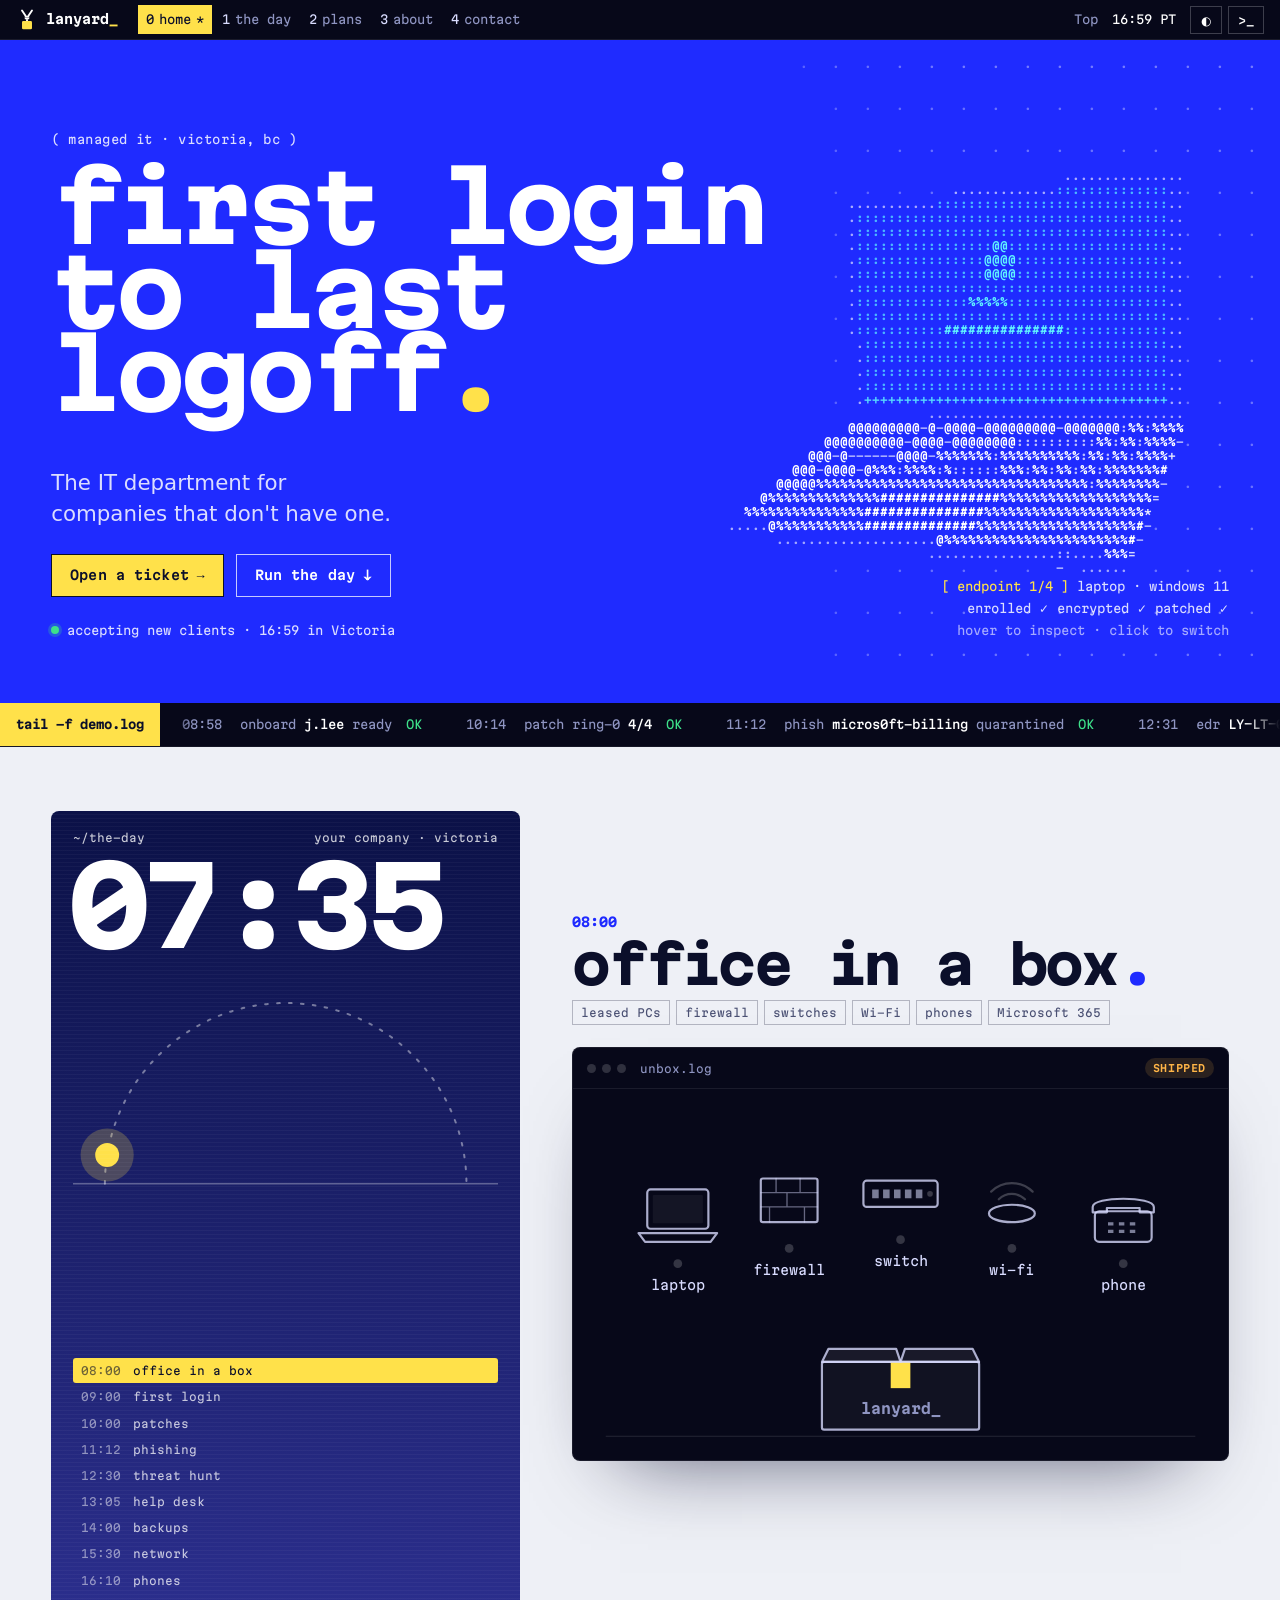
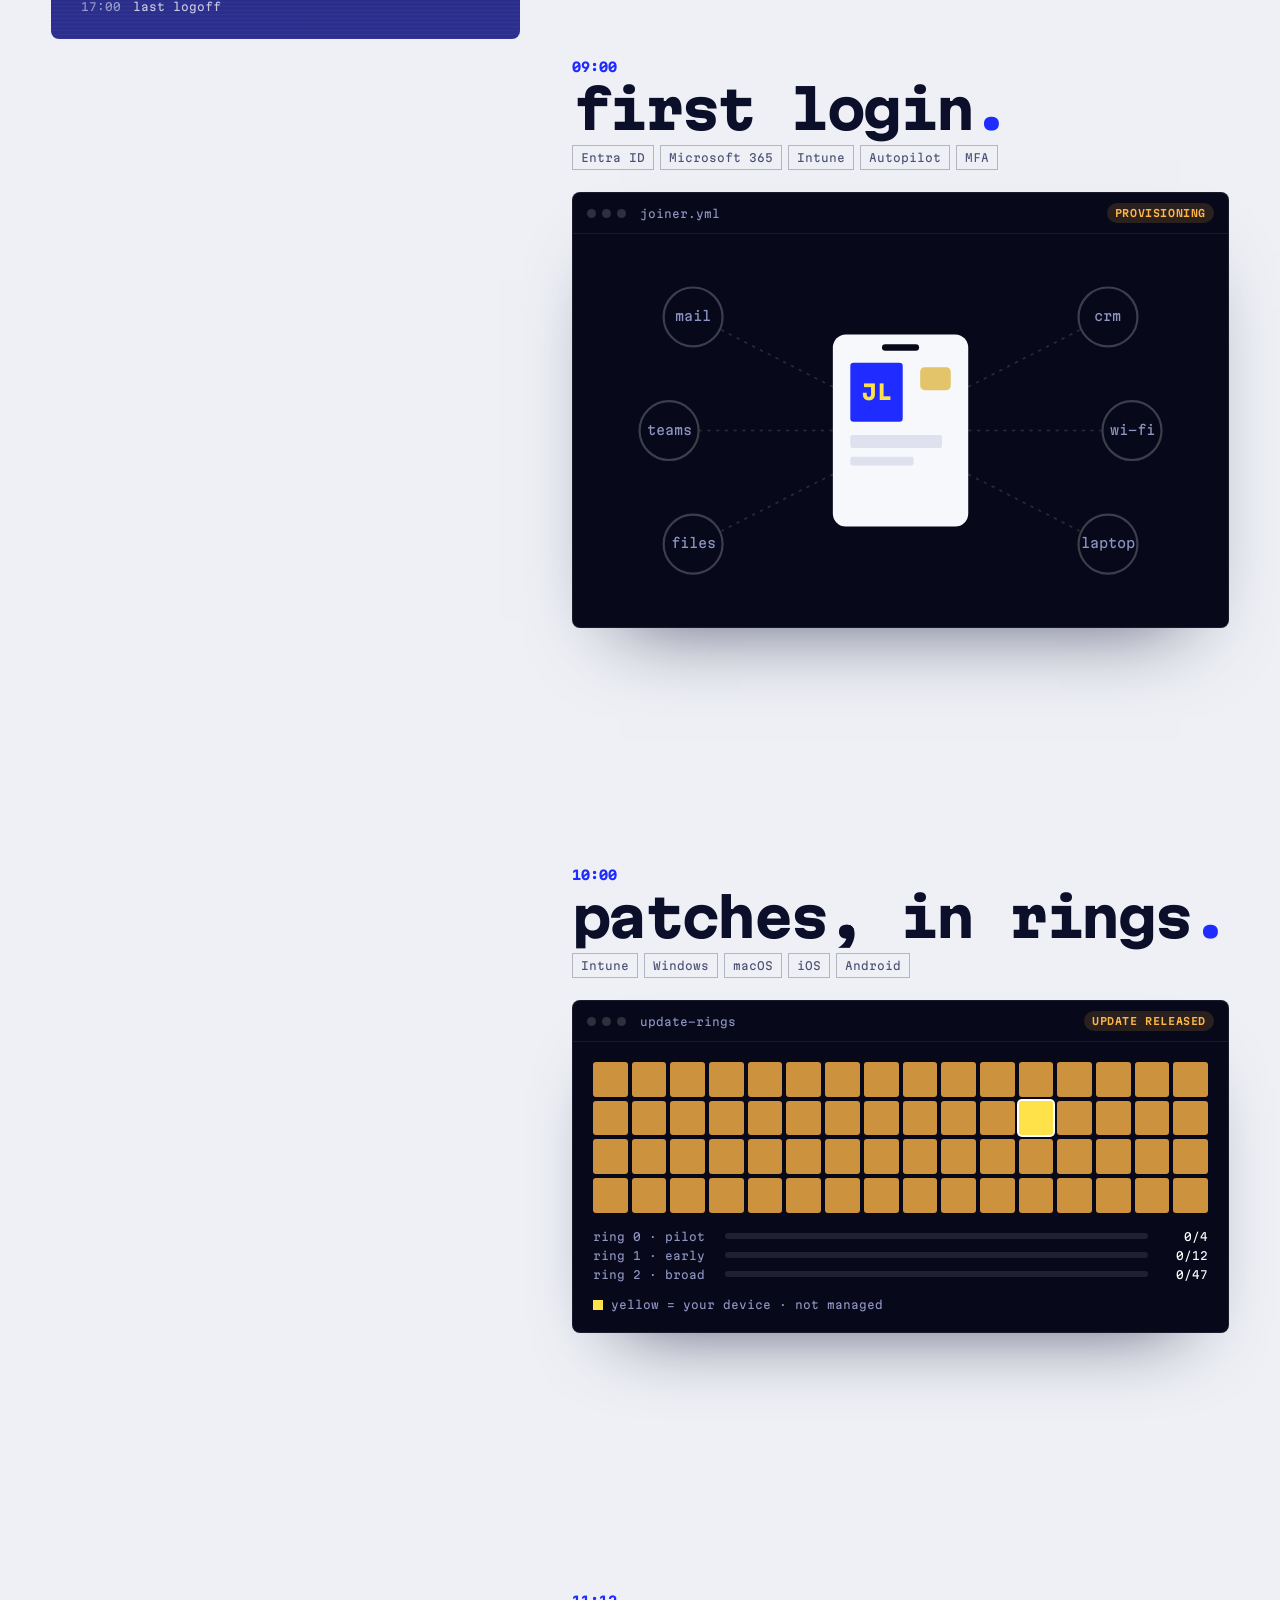
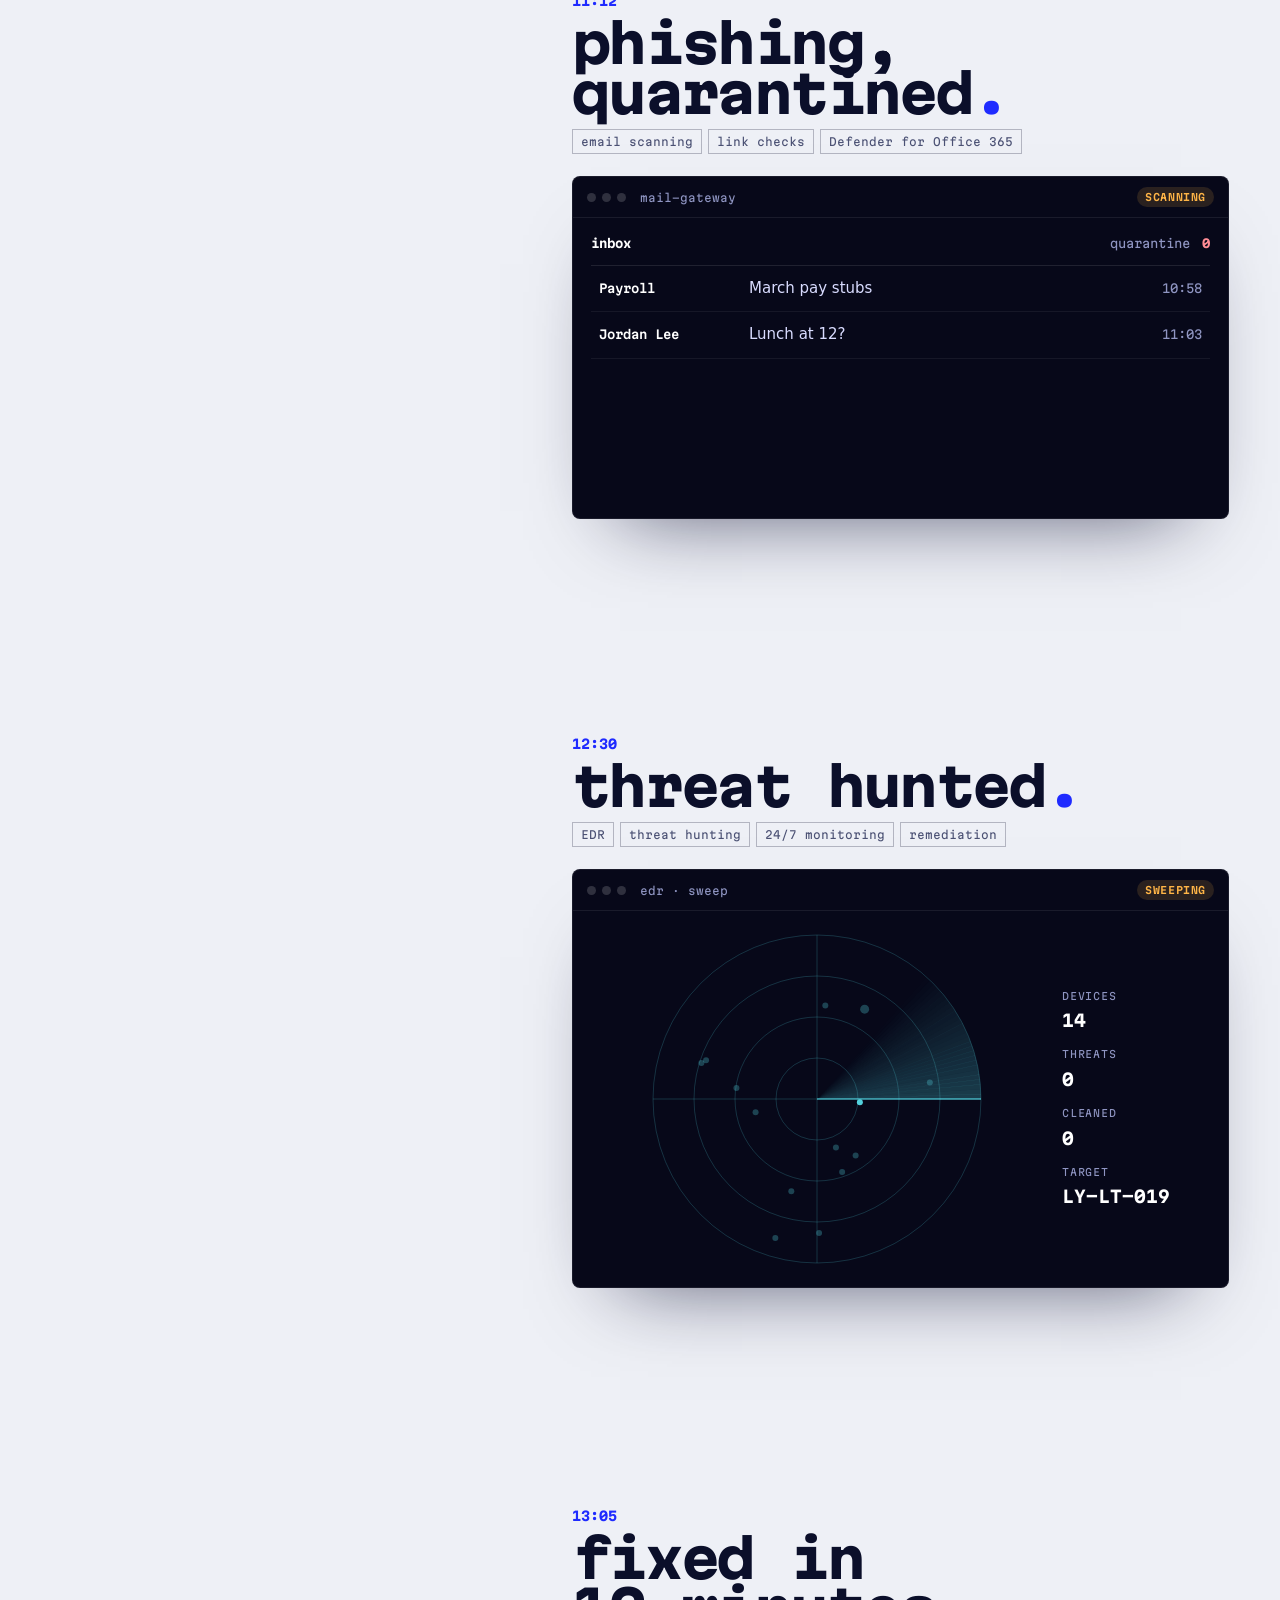
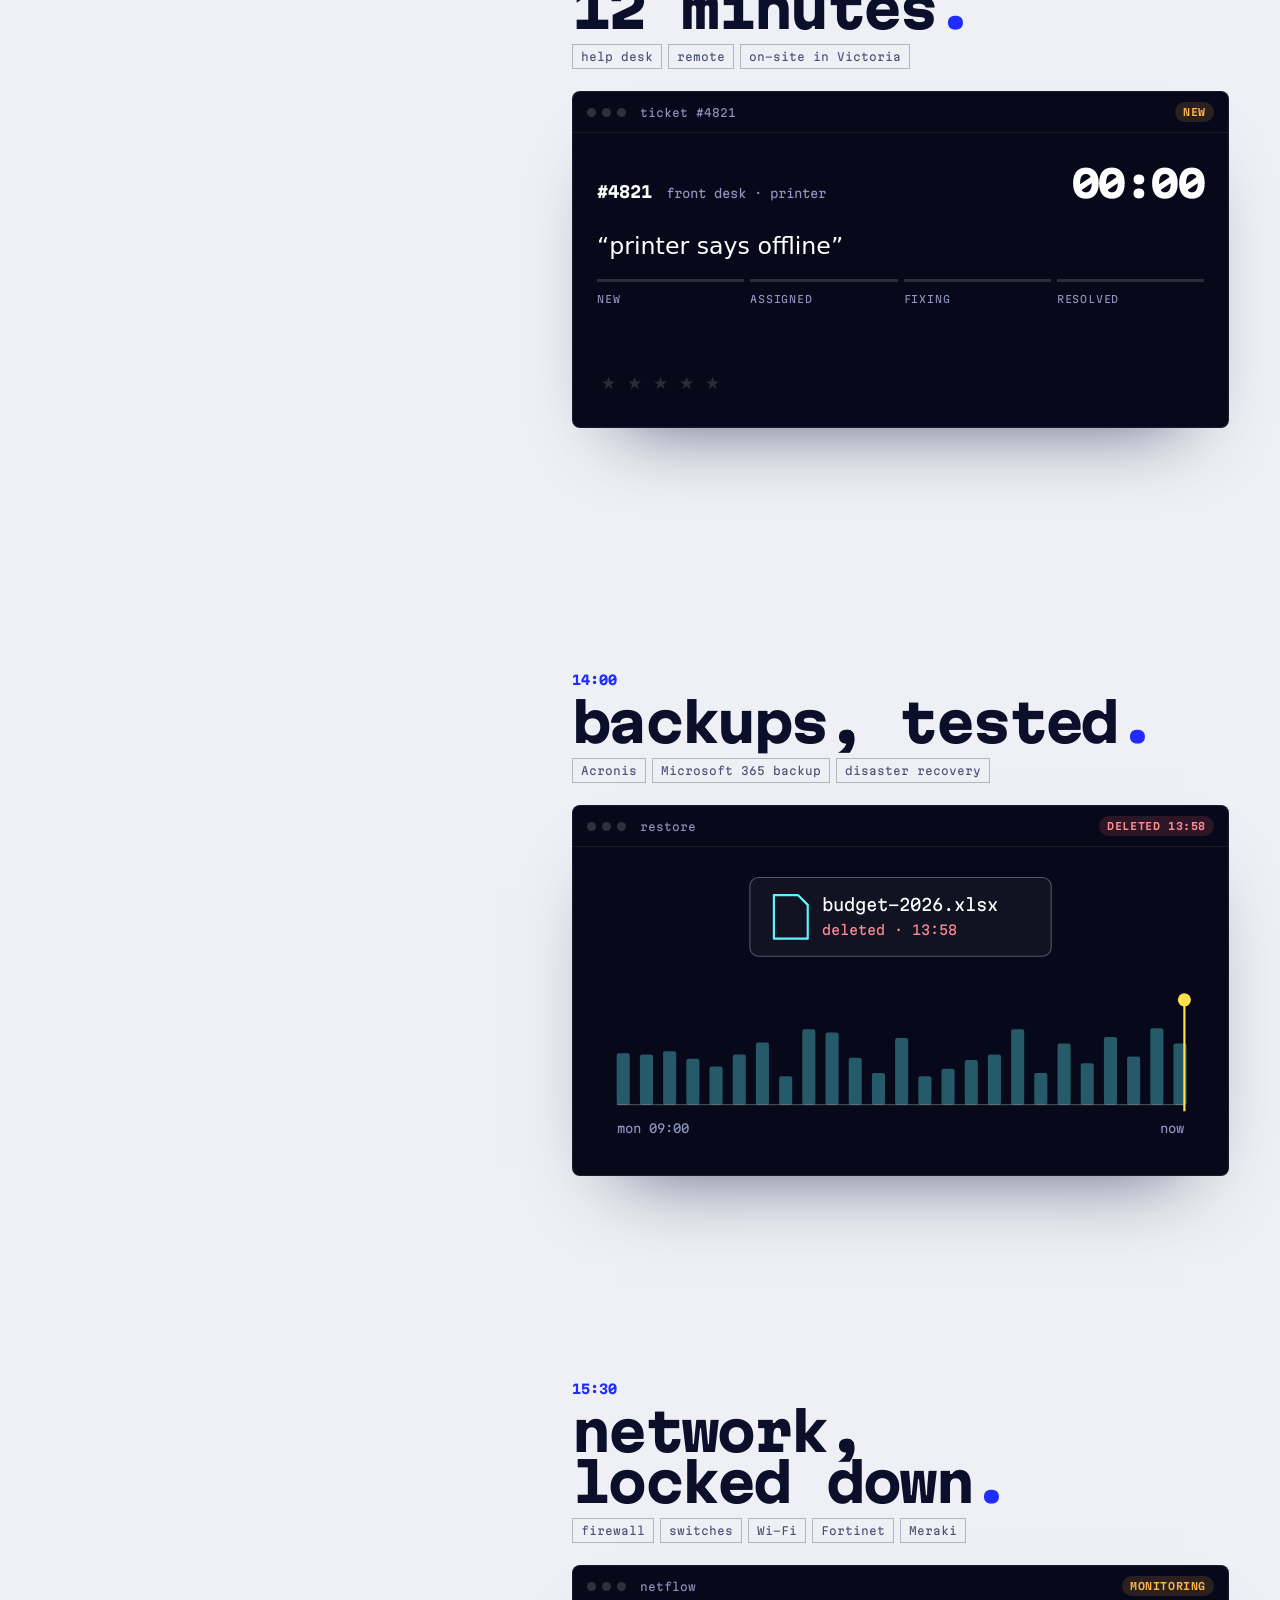
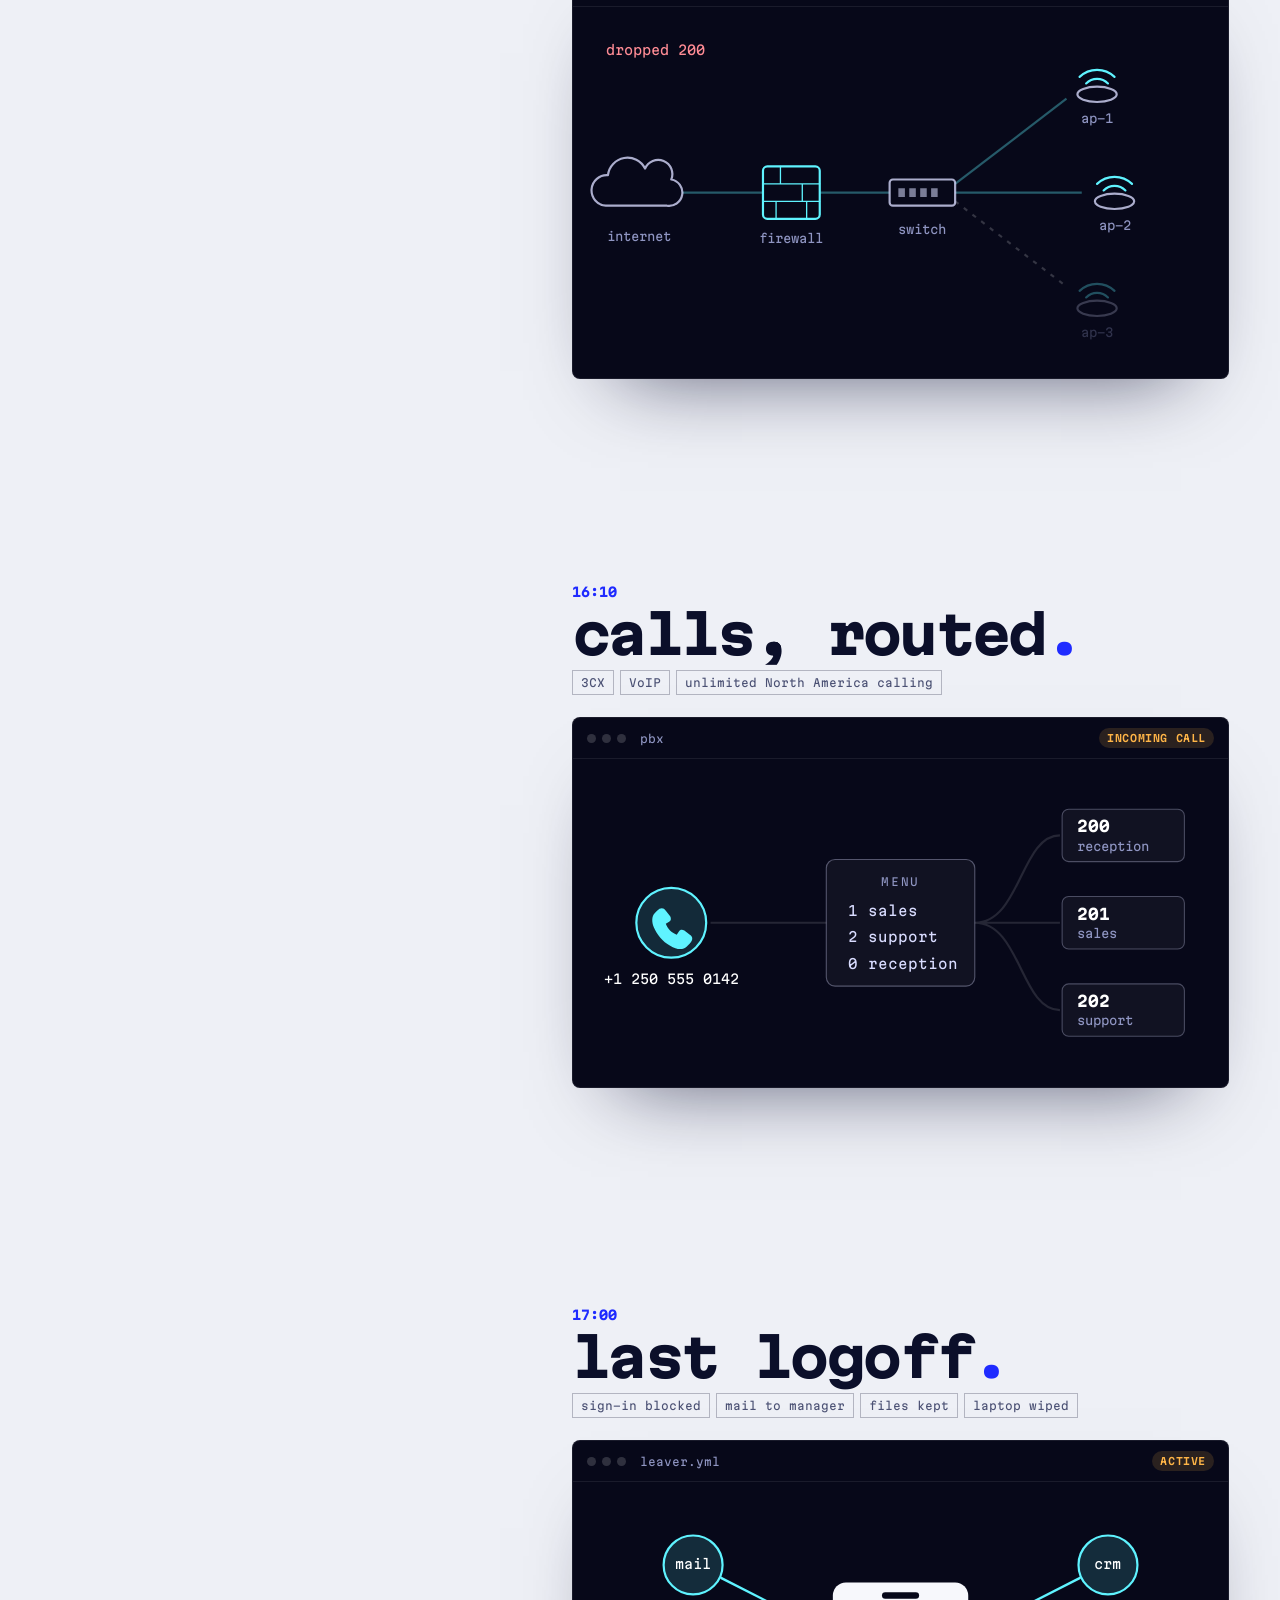
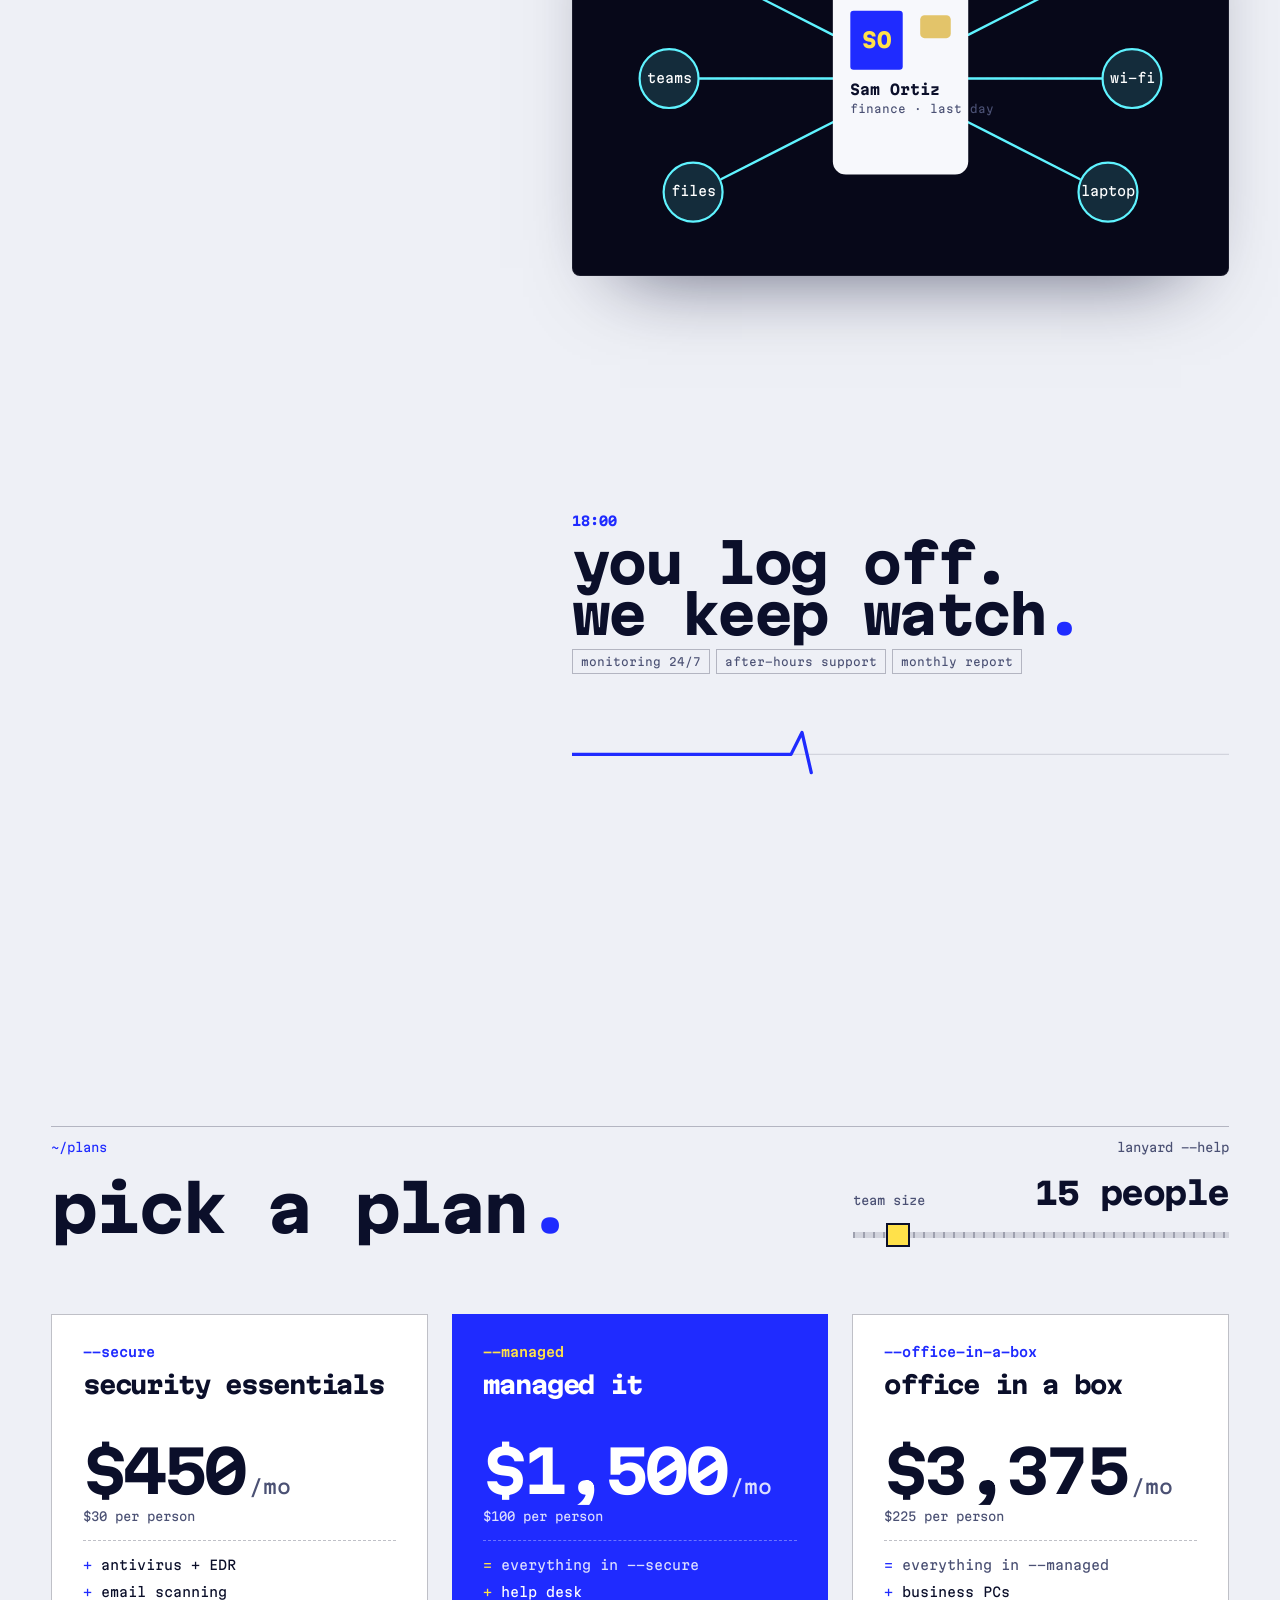
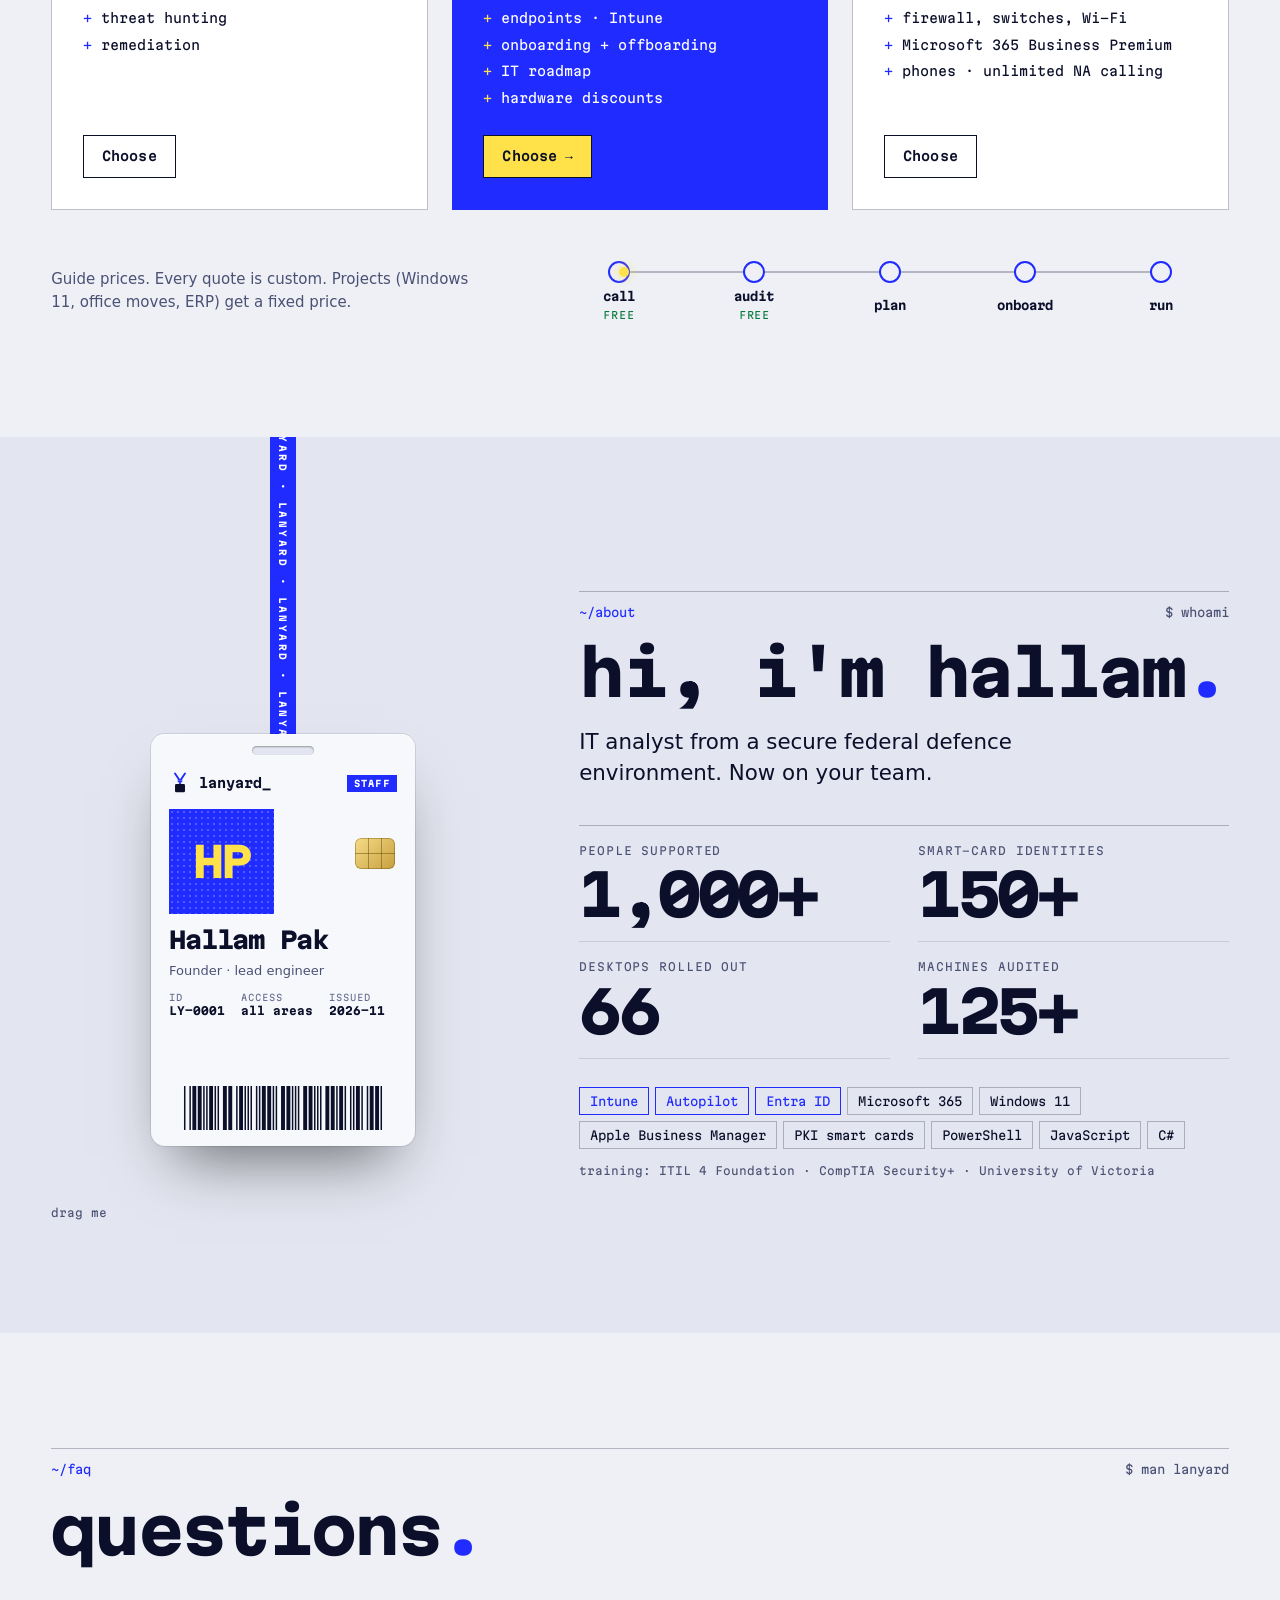
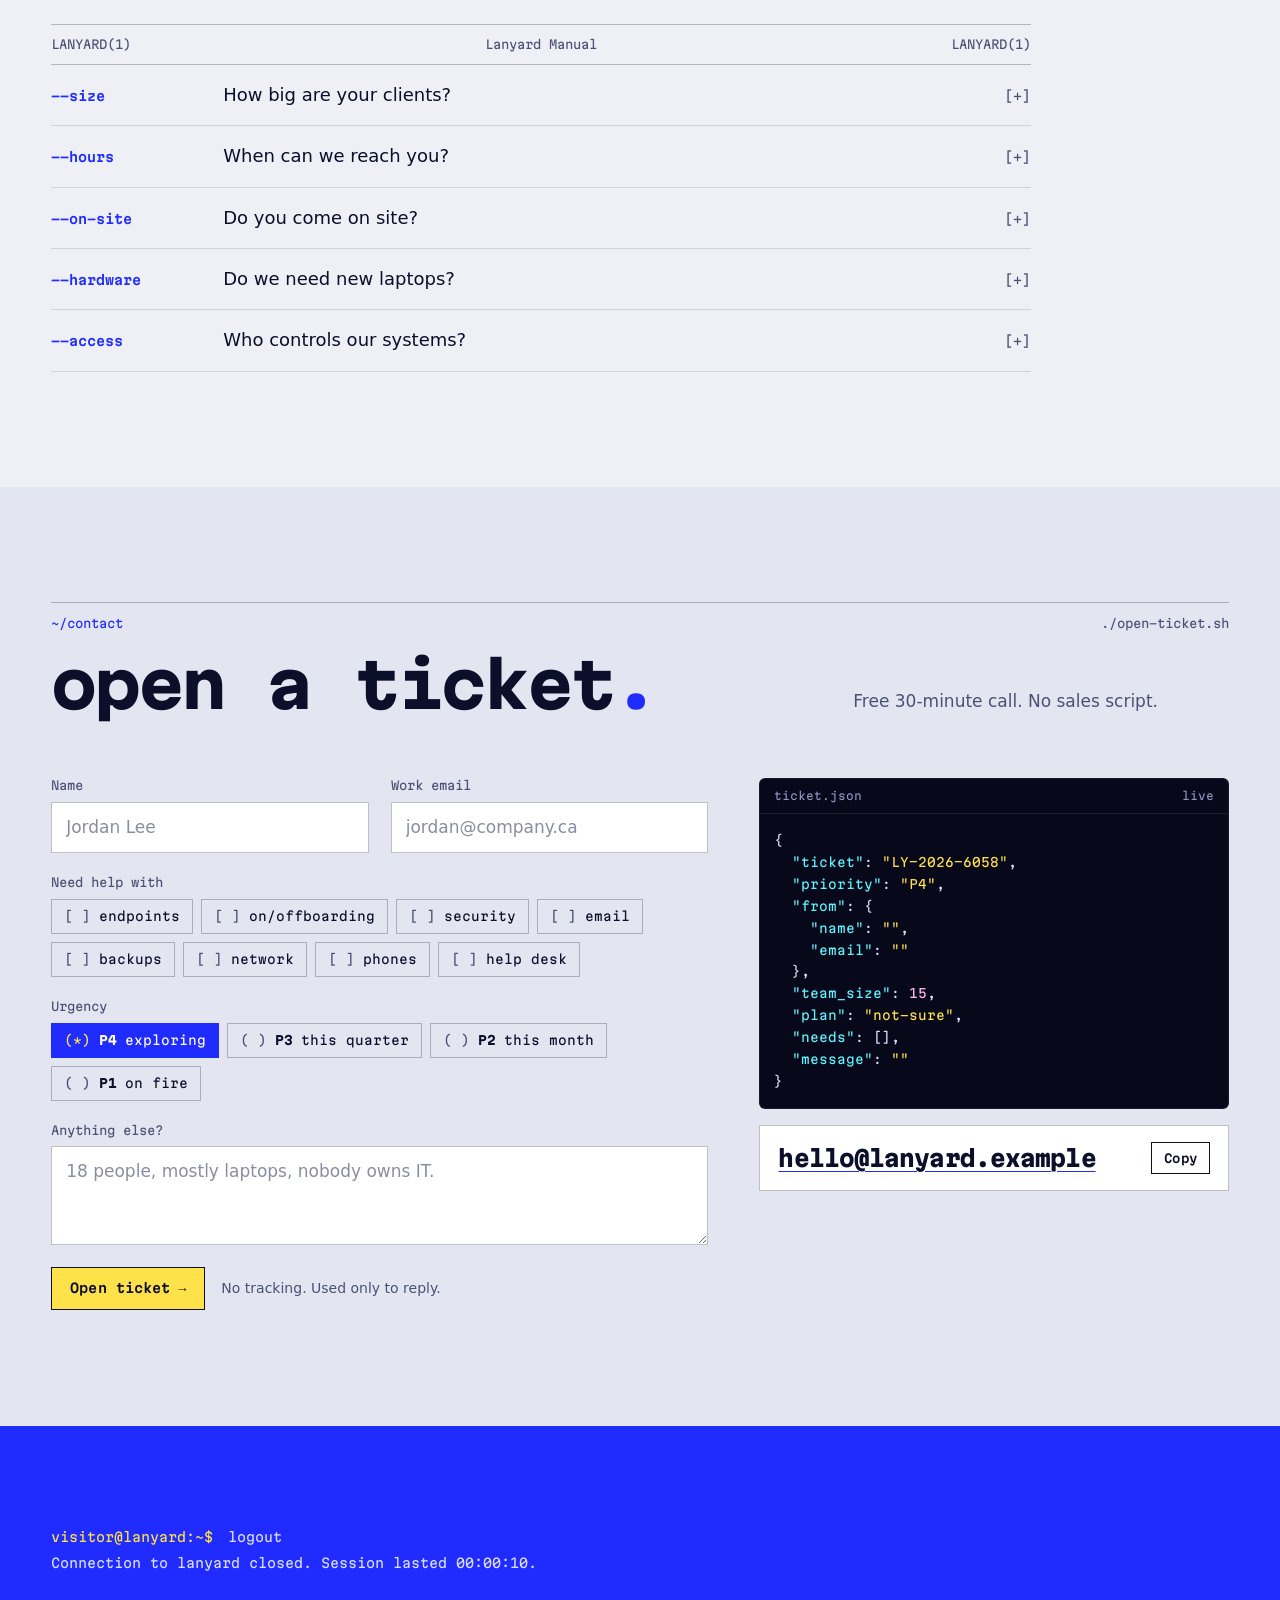
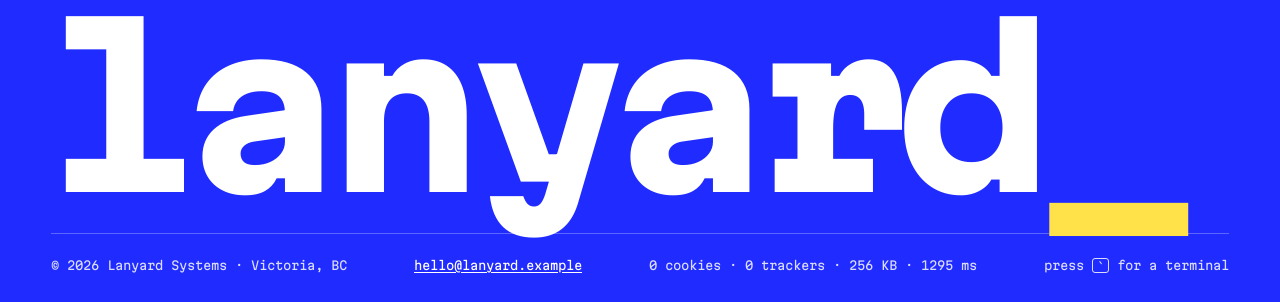
==== commit 5bce4c36: "Rebuild the page as a scroll-driven workday Replace the text-heavy sections with ten animated scenes" ====
--- a/index.html
+++ b/index.html
@@ -14,7 +14,7 @@
 <meta name="viewport" content="width=device-width, initial-scale=1, viewport-fit=cover">
 <title>Lanyard Systems · Managed IT in Victoria, BC</title>
 <meta name="claude:viewport-fit-sides" content="cover">
-<meta name="description" content="Lanyard is the IT department for companies that don't have one: endpoint management, onboarding, offboarding, help desk and IT projects. Based in Victoria, BC.">
+<meta name="description" content="The IT department for companies that don't have one. Endpoints, onboarding, offboarding, security, email, backups, networks and phones. Victoria, BC.">
 <meta name="author" content="Lanyard Systems">
 <meta name="color-scheme" content="dark light">
 <meta name="theme-color" content="#1f2bff">
@@ -22,7 +22,7 @@
 <meta property="og:type" content="website">
 <meta property="og:site_name" content="Lanyard Systems">
 <meta property="og:title" content="Lanyard Systems · First login to last logoff.">
-<meta property="og:description" content="Managed IT for companies without an IT department. Endpoint management, onboarding, offboarding and IT projects, from Victoria, BC.">
+<meta property="og:description" content="The IT department for companies that don't have one. Victoria, BC.">
 <meta property="og:url" content="https://lanyard.example/">
 <meta property="og:image" content="https://lanyard.example/assets/img/og-image.png">
 <meta property="og:image:width" content="1200">
@@ -42,9 +42,10 @@
 <script src="assets/js/device.js" defer></script>
 <script src="assets/js/boot.js" defer></script>
 <script src="assets/js/ascii.js" defer></script>
+<script src="assets/js/scenes.js" defer></script>
+<script src="assets/js/day.js" defer></script>
+<script src="assets/js/plans.js" defer></script>
 <script src="assets/js/badge.js" defer></script>
-<script src="assets/js/pipeline.js" defer></script>
-<script src="assets/js/fleet.js" defer></script>
 <script src="assets/js/contact.js" defer></script>
 <script src="assets/js/terminal.js" defer></script>
 <script src="assets/js/ui.js" defer></script>
@@ -54,7 +55,7 @@
   "@context": "https://schema.org",
   "@type": "ProfessionalService",
   "name": "Lanyard Systems",
-  "description": "Managed IT for companies without an IT department: endpoint management, onboarding, offboarding, help desk and IT projects.",
+  "description": "Managed IT for companies without an IT department: endpoint management, onboarding, offboarding, security, email protection, backups, networks and business phones.",
   "url": "https://lanyard.example/",
   "email": "hello@lanyard.example",
   "logo": "https://lanyard.example/assets/brand/icon.svg",
@@ -62,7 +63,7 @@
   "address": { "@type": "PostalAddress", "addressLocality": "Victoria", "addressRegion": "BC", "addressCountry": "CA" },
   "areaServed": [{ "@type": "City", "name": "Victoria" }, { "@type": "Country", "name": "Canada" }],
   "founder": { "@type": "Person", "name": "Hallam Pak", "jobTitle": "Founder" },
-  "knowsAbout": ["Endpoint management", "Employee onboarding", "Employee offboarding", "Microsoft Intune", "Windows 11 migration", "Microsoft 365 administration", "IT asset management"]
+  "knowsAbout": ["Endpoint management", "Microsoft Intune", "Windows Autopilot", "Employee onboarding", "Employee offboarding", "Email security", "Backup and disaster recovery", "Network security", "VoIP", "Microsoft 365"]
 }
 </script>
 </head>
@@ -77,7 +78,7 @@
       <svg class="mark boot__mark" viewBox="0 0 64 64" aria-hidden="true" focusable="false"><path class="mark__strap" d="M17.5 4.5 29.2 22M46.5 4.5 34.8 22"/><path class="mark__clip" fill-rule="evenodd" d="M27.1 20h9.8a1.6 1.6 0 0 1 1.6 1.6v6.8a1.6 1.6 0 0 1-1.6 1.6h-9.8a1.6 1.6 0 0 1-1.6-1.6v-6.8a1.6 1.6 0 0 1 1.6-1.6zM27.5 21.9h1.2v4.4h-1.2zM30.1 21.9h1.2v4.4h-1.2zM32.7 21.9h1.2v4.4h-1.2zM35.3 21.9h1.2v4.4h-1.2z"/><path class="mark__clip" d="M29 29.5h6v4.3a1.2 1.2 0 0 1-1.2 1.2h-3.6a1.2 1.2 0 0 1-1.2-1.2z"/><rect class="mark__card" x="17.5" y="35" width="29" height="24" rx="3.6"/></svg>
     </div>
     <div class="boot__bottom">
-      <span>Press <kbd>Esc</kbd> to skip · values read locally, nothing leaves your browser</span>
+      <span>Press <kbd>Esc</kbd> to skip · read locally, nothing leaves your browser</span>
       <span class="boot__pct" data-boot-pct>000</span>
     </div>
   </div>
@@ -91,12 +92,10 @@
   </a>
   <nav class="tmux__wins" aria-label="Sections">
     <a href="#home" data-win="home"><b>0</b>home</a>
-    <a href="#services" data-win="services"><b>1</b>services</a>
-    <a href="#lifecycle" data-win="lifecycle"><b>2</b>lifecycle</a>
-    <a href="#fleet" data-win="fleet"><b>3</b>fleet</a>
-    <a href="#plans" data-win="plans"><b>4</b>plans</a>
-    <a href="#about" data-win="about"><b>5</b>about</a>
-    <a href="#contact" data-win="contact"><b>6</b>contact</a>
+    <a href="#day" data-win="day"><b>1</b>the day</a>
+    <a href="#plans" data-win="plans"><b>2</b>plans</a>
+    <a href="#about" data-win="about"><b>3</b>about</a>
+    <a href="#contact" data-win="contact"><b>4</b>contact</a>
   </nav>
   <div class="tmux__right">
     <span class="tmux__ruler" data-ruler aria-hidden="true">Top</span>
@@ -111,10 +110,7 @@
   <p class="menu__cmd">$ ls ~</p>
   <nav aria-label="Site menu">
     <a href="#home">home</a>
-    <a href="#services">services/</a>
-    <a href="#lifecycle">lifecycle/</a>
-    <a href="#fleet">fleet/</a>
-    <a href="#process">process/</a>
+    <a href="#day">the-day/</a>
     <a href="#plans">plans/</a>
     <a href="#about">about/</a>
     <a href="#faq">faq.man</a>
@@ -142,25 +138,20 @@
 '-----------------------------------'</pre>
   </div>
   <div class="hero__inner wrap">
-    <p class="eyebrow eyebrow--on-blue">( managed it · victoria, bc · est. 2026 )</p>
+    <p class="eyebrow eyebrow--on-blue">( managed it · victoria, bc )</p>
     <h1 class="hero__title" id="hero-title"><span>first login</span> <span>to last</span> <span>logoff<i>.</i></span></h1>
     <div class="hero__foot">
-      <p class="hero__lead">Lanyard is the IT department for companies that don't have one. We set up, secure and look after every laptop, phone and account, from a new hire's first morning to their last day.</p>
+      <p class="hero__lead">The IT department for companies that don't have one.</p>
       <div class="hero__ctas">
         <a class="btn btn--yellow" href="#contact">Open a ticket <span aria-hidden="true">→</span></a>
-        <a class="btn btn--ghost-light" href="#lifecycle" data-run-demo>Watch an onboarding run</a>
+        <a class="btn btn--ghost-light" href="#day">Run the day <span aria-hidden="true">↓</span></a>
       </div>
-      <ul class="hero__status">
-        <li><span class="dot dot--ok" aria-hidden="true"></span>accepting new clients</li>
-        <li>on-site across Greater Victoria</li>
-        <li>remote across Canada</li>
-        <li><span data-clock-long>--:--</span> in Victoria</li>
-      </ul>
+      <p class="hero__status"><span class="dot dot--ok" aria-hidden="true"></span>accepting new clients · <span data-clock-long>--:--</span> in Victoria</p>
     </div>
     <div class="hero__caption" aria-hidden="true">
       <p><span class="hero__tag" data-ascii-index>[ endpoint 1/4 ]</span> <span data-ascii-name>laptop · windows 11</span></p>
       <p data-ascii-state>enrolled ✓ encrypted ✓ patched ✓</p>
-      <p class="hero__hint">move your cursor over it to inspect · click to switch</p>
+      <p class="hero__hint">hover to inspect · click to switch</p>
     </div>
   </div>
 </section>
@@ -170,351 +161,386 @@
   <span class="ticker__label">tail -f demo.log</span>
   <div class="ticker__track" data-ticker>
     <ul class="ticker__list">
-      <li><time>09:00:02</time> onboard <b>j.lee</b> ready in 38m <em>ok</em></li>
-      <li><time>09:14:51</time> patch ring-0 pilot <b>4/4</b> installed <em>ok</em></li>
-      <li><time>10:02:17</time> bitlocker key escrowed <b>LY-LT-023</b> <em>ok</em></li>
-      <li><time>11:47:30</time> ticket <b>#4821</b> printer offline · fixed in 12m <em>ok</em></li>
-      <li><time>13:05:09</time> licence audit <b>3 unused</b> reclaimed <em>ok</em></li>
-      <li><time>14:44:30</time> compliance <b>61/64</b> · 3 remediating <em class="warn">warn</em></li>
-      <li><time>16:20:12</time> win11 upgrade <b>LY-DT-007</b> 22H2 → 25H2 <em>ok</em></li>
-      <li><time>17:00:00</time> offboard <b>s.ortiz</b> access closed <em>ok</em></li>
+      <li><time>08:58</time> onboard <b>j.lee</b> ready <em>ok</em></li>
+      <li><time>10:14</time> patch ring-0 <b>4/4</b> <em>ok</em></li>
+      <li><time>11:12</time> phish <b>micros0ft-billing</b> quarantined <em>ok</em></li>
+      <li><time>12:31</time> edr <b>LY-LT-019</b> isolated · cleaned <em>ok</em></li>
+      <li><time>13:17</time> ticket <b>#4821</b> fixed in 12m <em>ok</em></li>
+      <li><time>14:02</time> restore <b>budget-2026.xlsx</b> 2m 11s <em>ok</em></li>
+      <li><time>15:30</time> firewall <b>214</b> probes dropped <em>ok</em></li>
+      <li><time>17:00</time> offboard <b>s.ortiz</b> access closed <em>ok</em></li>
     </ul>
   </div>
 </div>
 
-<!-- SERVICES ============================================================ -->
-<section class="sec" id="services" aria-labelledby="services-title" data-section="services">
-  <div class="wrap">
-    <header class="sec-head">
-      <p class="sec-head__path"><span>~/services</span><span aria-hidden="true">drwxr-xr-x</span></p>
-      <h2 class="h2" id="services-title" data-scramble>what we look after<i>.</i></h2>
-      <p class="sec-head__intro">Pick one service or hand us the lot. Each one runs on written procedures, so you always know what was done and why.</p>
-    </header>
-
-    <div class="ls">
-      <p class="ls__cmd" aria-hidden="true"><span class="prompt">$</span> ls -l ~/services <span class="muted">· total 6</span></p>
-
-      <details class="ls__row" open>
-        <summary>
-          <span class="ls__perm" aria-hidden="true">drwxr-xr-x</span>
-          <span class="ls__own" aria-hidden="true">lanyard ops</span>
-          <span class="ls__name">endpoint-management<span class="ls__slash">/</span></span>
-          <span class="ls__brief">Every laptop, desktop, phone and tablet enrolled, encrypted, patched and accounted for.</span>
-          <span class="ls__toggle" aria-hidden="true"></span>
-        </summary>
-        <div class="ls__body">
-          <div>
-            <ul class="checks">
-              <li>Enrolment for Windows, macOS, iPhone, iPad and Android</li>
-              <li>Zero-touch setup: new devices configure themselves on first sign-in</li>
-              <li>Update rings, so patches reach a few pilot machines before everyone else</li>
-              <li>Disk encryption with recovery keys stored where you can get them</li>
-              <li>App deployment and licence tracking</li>
-              <li>Remote lock and wipe for lost or stolen devices</li>
-              <li>A live asset register: who has what, and since when</li>
+<!-- THE DAY ============================================================= -->
+<section class="day" id="day" aria-labelledby="day-title" data-section="day">
+  <h2 class="sr-only" id="day-title">A workday at your company, run by Lanyard</h2>
+  <div class="day__wrap wrap">
+
+    <aside class="sky" data-sky aria-label="Time of day">
+      <div class="sky__panel" data-sky-panel>
+        <p class="sky__label" aria-hidden="true"><span>~/the-day</span><span>your company · victoria</span></p>
+        <p class="sky__clock" data-sky-clock aria-hidden="true">07:30</p>
+        <svg class="sky__arc" viewBox="0 0 320 166" aria-hidden="true" focusable="false">
+          <path class="sky__path" d="M24 152A136 136 0 0 1 296 152"/>
+          <path class="sky__horizon" d="M0 152H320"/>
+          <circle class="sky__glow" data-sky-glow cx="24" cy="152" r="20"/>
+          <circle class="sky__sun" data-sky-sun cx="24" cy="152" r="9"/>
+        </svg>
+        <nav class="sky__list" aria-label="The day, hour by hour">
+          <a href="#s-office" data-sky-item="office"><time>08:00</time>office in a box</a>
+          <a href="#s-onboard" data-sky-item="onboard"><time>09:00</time>first login</a>
+          <a href="#s-patch" data-sky-item="patch"><time>10:00</time>patches</a>
+          <a href="#s-phish" data-sky-item="phish"><time>11:12</time>phishing</a>
+          <a href="#s-hunt" data-sky-item="hunt"><time>12:30</time>threat hunt</a>
+          <a href="#s-desk" data-sky-item="desk"><time>13:05</time>help desk</a>
+          <a href="#s-backup" data-sky-item="backup"><time>14:00</time>backups</a>
+          <a href="#s-net" data-sky-item="net"><time>15:30</time>network</a>
+          <a href="#s-phone" data-sky-item="phone"><time>16:10</time>phones</a>
+          <a href="#s-offboard" data-sky-item="offboard"><time>17:00</time>last logoff</a>
+        </nav>
+      </div>
+    </aside>
+
+    <div class="day__scenes">
+
+      <!-- 08:00 office in a box -->
+      <article class="scene" id="s-office" data-scene="office" data-time="08:00">
+        <header class="scene__head">
+          <time class="scene__time">08:00</time>
+          <h3 class="scene__title">office in a box<i>.</i></h3>
+          <p class="scene__tags"><span>leased PCs</span><span>firewall</span><span>switches</span><span>Wi-Fi</span><span>phones</span><span>Microsoft 365</span></p>
+        </header>
+        <figure class="viz viz--office" aria-label="A box opens. A laptop, firewall, network switch, Wi-Fi access point and desk phone come out, already configured, and each one goes online.">
+          <div class="viz__bar"><i></i><i></i><i></i><b>unbox.log</b><em class="viz__st" data-st>online 5/5</em></div>
+          <svg class="viz__svg" viewBox="0 0 600 340" aria-hidden="true" focusable="false">
+            <path class="o-floor" d="M30 318H570"/>
+            <g transform="translate(96 118)"><g class="o-pop o-pop--1">
+              <rect class="ln" x="-28" y="-26" width="56" height="36" rx="3"/>
+              <rect class="o-scr" x="-23" y="-21" width="46" height="26" rx="1"/>
+              <path class="ln" d="M-36 14h72l-6 8h-60z"/>
+              <circle class="o-dot" cy="42" r="4"/><text class="o-lbl" y="66">laptop</text>
+            </g></g>
+            <g transform="translate(198 104)"><g class="o-pop o-pop--2">
+              <rect class="ln" x="-26" y="-22" width="52" height="40" rx="2"/>
+              <path class="ln ln--thin" d="M-26 -9h52M-26 4h52M-12 -22v13M10 -22v13M-2 -9v13M-18 4v14M14 4v14"/>
+              <circle class="o-dot" cy="42" r="4"/><text class="o-lbl" y="66">firewall</text>
+            </g></g>
+            <g transform="translate(300 96)"><g class="o-pop o-pop--3">
+              <rect class="ln" x="-34" y="-12" width="68" height="24" rx="3"/>
+              <path class="o-ports" d="M-26 -4h6v8h-6zM-16 -4h6v8h-6zM-6 -4h6v8h-6zM4 -4h6v8h-6zM14 -4h6v8h-6z"/>
+              <circle class="o-led" cx="27" r="2.6"/>
+              <circle class="o-dot" cy="42" r="4"/><text class="o-lbl" y="66">switch</text>
+            </g></g>
+            <g transform="translate(402 104)"><g class="o-pop o-pop--4">
+              <ellipse class="ln" cy="10" rx="21" ry="8"/>
+              <path class="o-wave" d="M-19 -10a27 27 0 0 1 38 0M-12 -3a17 17 0 0 1 24 0"/>
+              <circle class="o-dot" cy="42" r="4"/><text class="o-lbl" y="66">wi-fi</text>
+            </g></g>
+            <g transform="translate(504 118)"><g class="o-pop o-pop--5">
+              <rect class="ln" x="-26" y="-6" width="52" height="28" rx="4"/>
+              <path class="ln" d="M-28 -10c0-10 56-10 56 0v5h-13v-4h-30v4h-13z"/>
+              <path class="o-keys" d="M-14 4h5v3h-5zM-4 4h5v3h-5zM6 4h5v3h-5zM-14 11h5v3h-5zM-4 11h5v3h-5zM6 11h5v3h-5z"/>
+              <circle class="o-dot" cy="42" r="4"/><text class="o-lbl" y="66">phone</text>
+            </g></g>
+            <g transform="translate(300 268)">
+              <rect class="o-front" x="-72" y="-18" width="144" height="62" rx="2"/>
+              <rect class="o-tape" x="-9" y="-18" width="18" height="24"/>
+              <text class="o-stamp" y="30">lanyard_</text>
+              <path class="o-flap o-flap--l" d="M-72 -18h72l-4-12h-62z"/>
+              <path class="o-flap o-flap--r" d="M72 -18h-72l4-12h62z"/>
+            </g>
+          </svg>
+        </figure>
+      </article>
+
+      <!-- 09:00 first login -->
+      <article class="scene" id="s-onboard" data-scene="onboard" data-time="09:00">
+        <header class="scene__head">
+          <time class="scene__time">09:00</time>
+          <h3 class="scene__title">first login<i>.</i></h3>
+          <p class="scene__tags"><span>Entra ID</span><span>Microsoft 365</span><span>Intune</span><span>Autopilot</span><span>MFA</span></p>
+        </header>
+        <figure class="viz viz--graph viz--join" aria-label="A new hire's badge is issued. Mail, Teams, files, CRM, Wi-Fi and a laptop connect to it one by one, and the badge reads ready at 08:58.">
+          <div class="viz__bar"><i></i><i></i><i></i><b>joiner.yml</b><em class="viz__st" data-st>ready 08:58</em></div>
+          <svg class="viz__svg" viewBox="0 0 600 360" aria-hidden="true" focusable="false">
+            <path class="g-base" d="M238 140L136 88M238 180H116M238 220L136 272M362 140L464 88M362 180H484M362 220L464 272"/>
+            <path class="g-link" d="M238 140L136 88"/>
+            <path class="g-link" d="M238 180H116"/>
+            <path class="g-link" d="M238 220L136 272"/>
+            <path class="g-link" d="M362 140L464 88"/>
+            <path class="g-link" d="M362 180H484"/>
+            <path class="g-link" d="M362 220L464 272"/>
+            <g class="g-node" transform="translate(110 76)"><circle r="27"/><text y="4">mail</text><text class="g-t" y="47">08:51</text></g>
+            <g class="g-node" transform="translate(88 180)"><circle r="27"/><text y="4">teams</text><text class="g-t" y="47">08:52</text></g>
+            <g class="g-node" transform="translate(110 284)"><circle r="27"/><text y="4">files</text><text class="g-t" y="47">08:53</text></g>
+            <g class="g-node" transform="translate(490 76)"><circle r="27"/><text y="4">crm</text><text class="g-t" y="47">08:54</text></g>
+            <g class="g-node" transform="translate(512 180)"><circle r="27"/><text y="4">wi-fi</text><text class="g-t" y="47">08:55</text></g>
+            <g class="g-node" transform="translate(490 284)"><circle r="27"/><text y="4">laptop</text><text class="g-t" y="47">08:57</text></g>
+            <g class="g-card" transform="translate(300 180)">
+              <rect class="g-body" x="-62" y="-88" width="124" height="176" rx="12"/>
+              <rect class="g-slot" x="-17" y="-79" width="34" height="6" rx="3"/>
+              <rect class="g-photo" x="-46" y="-62" width="48" height="54" rx="3"/>
+              <text class="g-ini" x="-22" y="-28">JL</text>
+              <rect class="g-chip" x="18" y="-58" width="28" height="21" rx="4"/>
+              <rect class="g-ph" x="-46" y="4" width="84" height="12" rx="2"/>
+              <rect class="g-ph" x="-46" y="24" width="58" height="8" rx="2"/>
+              <text class="g-name" x="-46" y="15">Jordan Lee</text>
+              <text class="g-role" x="-46" y="32">sales · day 1</text>
+              <g class="g-pill"><rect x="-46" y="50" width="92" height="22" rx="11"/><text y="65">ready</text></g>
+            </g>
+          </svg>
+        </figure>
+      </article>
+
+      <!-- 10:00 patches -->
+      <article class="scene" id="s-patch" data-scene="patch" data-time="10:00">
+        <header class="scene__head">
+          <time class="scene__time">10:00</time>
+          <h3 class="scene__title">patches, in rings<i>.</i></h3>
+          <p class="scene__tags"><span>Intune</span><span>Windows</span><span>macOS</span><span>iOS</span><span>Android</span></p>
+        </header>
+        <figure class="viz viz--patch" aria-label="A security update rolls out across 63 managed devices: four pilot devices first, then twelve early ones, then everyone else, until all are patched.">
+          <div class="viz__bar"><i></i><i></i><i></i><b>update-rings</b><em class="viz__st" data-st>63/63 patched</em></div>
+          <div class="pf">
+            <div class="pf__grid" data-pf-grid></div>
+            <div class="pf__rings">
+              <p class="pf__ring"><span>ring 0 · pilot</span><i><b data-pf-bar="0"></b></i><em data-pf-n="0">4/4</em></p>
+              <p class="pf__ring"><span>ring 1 · early</span><i><b data-pf-bar="1"></b></i><em data-pf-n="1">12/12</em></p>
+              <p class="pf__ring"><span>ring 2 · broad</span><i><b data-pf-bar="2"></b></i><em data-pf-n="2">47/47</em></p>
+            </div>
+            <p class="pf__you" data-pf-you><i aria-hidden="true"></i>yellow = your device · not managed</p>
+          </div>
+        </figure>
+      </article>
+
+      <!-- 11:12 phishing -->
+      <article class="scene" id="s-phish" data-scene="phish" data-time="11:12">
+        <header class="scene__head">
+          <time class="scene__time">11:12</time>
+          <h3 class="scene__title">phishing, quarantined<i>.</i></h3>
+          <p class="scene__tags"><span>email scanning</span><span>link checks</span><span>Defender for Office 365</span></p>
+        </header>
+        <figure class="viz viz--phish" aria-label="An inbox fills with mail. One message from a lookalike Microsoft domain is flagged and moved to quarantine before anyone opens it.">
+          <div class="viz__bar"><i></i><i></i><i></i><b>mail-gateway</b><em class="viz__st viz__st--bad" data-st>1 quarantined</em></div>
+          <div class="inbox">
+            <p class="inbox__head"><b>inbox</b><span class="inbox__q">quarantine <b data-q>1</b></span></p>
+            <ul class="inbox__list">
+              <li class="mail"><b>Payroll</b><span>March pay stubs</span><time>10:58</time></li>
+              <li class="mail"><b>Jordan Lee</b><span>Lunch at 12?</span><time>11:03</time></li>
+              <li class="mail mail--bad"><b>micros0ft-billing</b><span>Your account is locked</span><time>11:12</time><em>quarantined · lookalike domain</em></li>
+              <li class="mail"><b>Supplier</b><span>Invoice 4471</span><time>11:15</time></li>
+              <li class="mail"><b>Calendar</b><span>2 pm sync</span><time>11:20</time></li>
             </ul>
-            <p class="tags"><span>Microsoft Intune</span><span>Windows Autopilot</span><span>Apple Business Manager</span><span>Android Enterprise</span><span>BitLocker</span><span>FileVault</span></p>
           </div>
-          <figure class="code">
-            <figcaption>compliance.ps1</figcaption>
-<pre><code><span class="c"># Which devices are out of compliance right now?</span>
-Get-MgDeviceManagementManagedDevice -All |
-  Where-Object ComplianceState -ne <span class="s">'compliant'</span> |
-  Select-Object DeviceName, UserPrincipalName,
-    OperatingSystem, LastSyncDateTime</code></pre>
-          </figure>
-        </div>
-      </details>
-
-      <details class="ls__row">
-        <summary>
-          <span class="ls__perm" aria-hidden="true">drwxr-xr-x</span>
-          <span class="ls__own" aria-hidden="true">lanyard ops</span>
-          <span class="ls__name">onboarding<span class="ls__slash">/</span></span>
-          <span class="ls__brief">New hires sign in on day one to a laptop that's ready, with the right access and nothing extra.</span>
-          <span class="ls__toggle" aria-hidden="true"></span>
-        </summary>
-        <div class="ls__body">
-          <div>
-            <ul class="checks">
-              <li>Account, mailbox and licences created before the start date</li>
-              <li>Groups, shared drives and app access set by role</li>
-              <li>Multi-factor sign-in ready before the first login</li>
-              <li>Laptop configured and delivered to the office or their home</li>
-              <li>A welcome guide written in plain language</li>
-              <li>A first-morning check-in so nobody is stuck waiting</li>
-            </ul>
-            <p class="tags"><span>Microsoft 365</span><span>Entra ID</span><span>Google Workspace</span><span>Temporary Access Pass</span></p>
+        </figure>
+      </article>
+
+      <!-- 12:30 threat hunt -->
+      <article class="scene" id="s-hunt" data-scene="hunt" data-time="12:30">
+        <header class="scene__head">
+          <time class="scene__time">12:30</time>
+          <h3 class="scene__title">threat hunted<i>.</i></h3>
+          <p class="scene__tags"><span>EDR</span><span>threat hunting</span><span>24/7 monitoring</span><span>remediation</span></p>
+        </header>
+        <figure class="viz viz--hunt" aria-label="A radar sweeps over the company's devices, finds hidden malware on one laptop, isolates it and cleans it.">
+          <div class="viz__bar"><i></i><i></i><i></i><b>edr · sweep</b><em class="viz__st" data-st>clean</em></div>
+          <div class="hunt">
+            <canvas class="hunt__radar" data-radar></canvas>
+            <dl class="hunt__stats">
+              <div><dt>devices</dt><dd>14</dd></div>
+              <div><dt>threats</dt><dd data-hunt-found>1</dd></div>
+              <div><dt>cleaned</dt><dd data-hunt-fixed>1</dd></div>
+              <div><dt>target</dt><dd data-hunt-target>LY-LT-019</dd></div>
+            </dl>
           </div>
-          <figure class="code">
-            <figcaption>day-one.ps1</figcaption>
-<pre><code><span class="c"># A one-time pass so a new hire can set up MFA on day one</span>
-New-MgUserAuthenticationTemporaryAccessPassMethod `
-  -UserId $upn -LifetimeInMinutes 480</code></pre>
-          </figure>
-        </div>
-      </details>
-
-      <details class="ls__row">
-        <summary>
-          <span class="ls__perm" aria-hidden="true">drwxr-xr-x</span>
-          <span class="ls__own" aria-hidden="true">lanyard ops</span>
-          <span class="ls__name">offboarding<span class="ls__slash">/</span></span>
-          <span class="ls__brief">When someone leaves, their access closes on time and their laptop comes back clean.</span>
-          <span class="ls__toggle" aria-hidden="true"></span>
-        </summary>
-        <div class="ls__body">
-          <div>
-            <ul class="checks">
-              <li>Sign-in blocked and every session ended at an agreed time</li>
-              <li>Mailbox and files handed to a manager, nothing deleted by accident</li>
-              <li>Licences reclaimed so you stop paying for empty seats</li>
-              <li>Device wiped, returned and checked back into the asset register</li>
-              <li>Shared passwords and door codes flagged for rotation</li>
-              <li>A written record of every step, for your files</li>
-            </ul>
-            <p class="tags"><span>Entra ID</span><span>Exchange Online</span><span>OneDrive</span><span>Intune</span></p>
+        </figure>
+      </article>
+
+      <!-- 13:05 help desk -->
+      <article class="scene" id="s-desk" data-scene="desk" data-time="13:05">
+        <header class="scene__head">
+          <time class="scene__time">13:05</time>
+          <h3 class="scene__title">fixed in 12 minutes<i>.</i></h3>
+          <p class="scene__tags"><span>help desk</span><span>remote</span><span>on-site in Victoria</span></p>
+        </header>
+        <figure class="viz viz--desk" aria-label="A help desk ticket for an offline printer moves from new to resolved in twelve minutes and gets a five-star rating.">
+          <div class="viz__bar"><i></i><i></i><i></i><b>ticket #4821</b><em class="viz__st" data-st>resolved</em></div>
+          <div class="tk">
+            <p class="tk__top"><b>#4821</b><span>front desk · printer</span><span class="tk__timer" data-timer>12:04</span></p>
+            <p class="tk__subj">“printer says offline”</p>
+            <ol class="tk__steps">
+              <li class="tk__step">new</li>
+              <li class="tk__step">assigned</li>
+              <li class="tk__step">fixing</li>
+              <li class="tk__step">resolved</li>
+            </ol>
+            <p class="tk__fix"><span>fix</span>queue re-mapped · driver updated</p>
+            <p class="tk__stars" aria-hidden="true"><i>★</i><i>★</i><i>★</i><i>★</i><i>★</i></p>
           </div>
-          <figure class="code">
-            <figcaption>last-day.ps1</figcaption>
-<pre><code><span class="c"># 17:00 on the last day: block sign-in, end every session</span>
-Update-MgUser -UserId $upn -AccountEnabled:$false
-Revoke-MgUserSignInSession -UserId $upn
-<span class="c"># Keep the mail, hand it to their manager</span>
-Set-Mailbox -Identity $upn -Type Shared</code></pre>
-          </figure>
-        </div>
-      </details>
-
-      <details class="ls__row">
-        <summary>
-          <span class="ls__perm" aria-hidden="true">drwxr-xr-x</span>
-          <span class="ls__own" aria-hidden="true">lanyard ops</span>
-          <span class="ls__name">help-desk<span class="ls__slash">/</span></span>
-          <span class="ls__brief">One inbox for every IT question, answered by someone who already knows your setup.</span>
-          <span class="ls__toggle" aria-hidden="true"></span>
-        </summary>
-        <div class="ls__body">
-          <div>
-            <ul class="checks">
-              <li>Remote support for everyday problems</li>
-              <li>On-site visits across Greater Victoria</li>
-              <li>Microsoft 365 and Google Workspace administration</li>
-              <li>Printers, Wi-Fi, phones and meeting rooms</li>
-              <li>Vendor calls handled for you</li>
-              <li>Short guides for the fixes people need more than once</li>
-            </ul>
-            <p class="tags"><span>Microsoft 365</span><span>Google Workspace</span><span>Printers and MFDs</span><span>Wi-Fi</span><span>VoIP</span></p>
-          </div>
-          <figure class="code">
-            <figcaption>ticket-4821.yaml</figcaption>
-<pre><code><span class="k">ticket:</span> LY-4821
-<span class="k">from:</span> front-desk
-<span class="k">issue:</span> <span class="s">"Printer says offline"</span>
-<span class="k">cause:</span> queue pointed at an old IP address
-<span class="k">fix:</span> re-mapped queue, updated driver
-<span class="k">resolved_in:</span> 12m
-<span class="k">guide_sent:</span> printers.md</code></pre>
-          </figure>
-        </div>
-      </details>
-
-      <details class="ls__row">
-        <summary>
-          <span class="ls__perm" aria-hidden="true">drwxr-xr-x</span>
-          <span class="ls__own" aria-hidden="true">lanyard ops</span>
-          <span class="ls__name">projects<span class="ls__slash">/</span></span>
-          <span class="ls__brief">Bigger jobs with a clear scope: upgrades, hardware, audits and custom tools.</span>
-          <span class="ls__toggle" aria-hidden="true"></span>
-        </summary>
-        <div class="ls__body">
-          <div>
-            <ul class="checks">
-              <li>Windows 11 upgrades, including machines that can't simply be reimaged</li>
-              <li>Hardware specs and purchasing, sized to the actual work</li>
-              <li>Device and licence audits that find what's missing</li>
-              <li>Office moves, cabling, network switches and Wi-Fi</li>
-              <li>Custom internal tools that replace fragile spreadsheets</li>
-              <li>Documentation and SOPs your team can follow without us</li>
-            </ul>
-            <p class="tags"><span>Windows 11</span><span>Dell · HP · Lenovo</span><span>Cisco Meraki</span><span>JavaScript</span><span>C#</span></p>
-          </div>
-          <figure class="code">
-            <figcaption>win11-ready.ps1</figcaption>
-<pre><code><span class="c"># Is this machine ready for Windows 11?</span>
-Get-Tpm | Select-Object TpmPresent, TpmReady
-Confirm-SecureBootUEFI
-Get-CimInstance Win32_Processor |
-  Select-Object Name, NumberOfCores</code></pre>
-          </figure>
-        </div>
-      </details>
-
-      <details class="ls__row ls__row--file">
-        <summary>
-          <span class="ls__perm" aria-hidden="true">-rwx------</span>
-          <span class="ls__own" aria-hidden="true">lanyard sec</span>
-          <span class="ls__name">security-baseline<span class="ls__slash">.sh</span></span>
-          <span class="ls__brief">The basics done properly on every device and account, then checked every month.</span>
-          <span class="ls__toggle" aria-hidden="true"></span>
-        </summary>
-        <div class="ls__body">
-          <div>
-            <ul class="checks">
-              <li>Multi-factor sign-in on every account</li>
-              <li>Admin rights only where they're needed</li>
-              <li>Encryption, firewall and antivirus enforced, not hoped for</li>
-              <li>Phishing awareness for your team, in short sessions</li>
-              <li>Backups that are tested by restoring them</li>
-              <li>Passkeys and smart cards where they make sense</li>
-            </ul>
-            <p class="tags"><span>MFA</span><span>Conditional Access</span><span>Microsoft Defender</span><span>Passkeys</span><span>Smart cards (PKI)</span></p>
-          </div>
-          <figure class="code">
-            <figcaption>encryption-check.ps1</figcaption>
-<pre><code><span class="c"># Is the disk encrypted, and is protection on?</span>
-Get-BitLockerVolume -MountPoint C: |
-  Select-Object VolumeStatus, ProtectionStatus,
-    EncryptionPercentage</code></pre>
-          </figure>
-        </div>
-      </details>
-    </div>
-  </div>
-</section>
-
-<!-- LIFECYCLE =========================================================== -->
-<section class="sec sec--alt" id="lifecycle" aria-labelledby="lifecycle-title" data-section="lifecycle">
-  <div class="wrap">
-    <header class="sec-head">
-      <p class="sec-head__path"><span>~/lifecycle</span><span aria-hidden="true">joiners · leavers</span></p>
-      <h2 class="h2" id="lifecycle-title" data-scramble>day one and last day, done the same way every time<i>.</i></h2>
-      <p class="sec-head__intro">Most IT trouble starts at the edges of a job: a laptop that isn't ready on someone's first morning, or an account nobody closed after they left. We run both as scripted checklists. Here's what a run looks like.</p>
-    </header>
-
-    <div class="pipe" data-pipe>
-      <div class="pipe__bar">
-        <div class="pipe__tabs" role="tablist" aria-label="Pipeline">
-          <button type="button" role="tab" id="pipe-tab-joiner" aria-selected="true" aria-controls="pipe-panel" data-mode="joiner">joiner<span class="muted">.yml</span></button>
-          <button type="button" role="tab" id="pipe-tab-leaver" aria-selected="false" aria-controls="pipe-panel" data-mode="leaver" tabindex="-1">leaver<span class="muted">.yml</span></button>
-        </div>
-        <p class="pipe__meta"><span>run #<span data-run-id>1042</span></span><span class="chip" data-run-state>queued</span></p>
-        <button type="button" class="btn btn--small" data-replay>Run again</button>
-      </div>
-      <div class="pipe__body" id="pipe-panel" role="tabpanel" aria-labelledby="pipe-tab-joiner">
-        <ol class="pipe__steps" data-steps>
-          <li class="step"><span class="step__icon" aria-hidden="true"></span><span class="step__id">hr.notice</span><span class="step__text">Start date received</span><span class="step__dur"></span></li>
-          <li class="step"><span class="step__icon" aria-hidden="true"></span><span class="step__id">identity.create</span><span class="step__text">Account and mailbox created</span><span class="step__dur"></span></li>
-          <li class="step"><span class="step__icon" aria-hidden="true"></span><span class="step__id">access.assign</span><span class="step__text">Groups and licences set by role</span><span class="step__dur"></span></li>
-          <li class="step"><span class="step__icon" aria-hidden="true"></span><span class="step__id">mfa.bootstrap</span><span class="step__text">One-time pass ready for MFA setup</span><span class="step__dur"></span></li>
-          <li class="step"><span class="step__icon" aria-hidden="true"></span><span class="step__id">device.provision</span><span class="step__text">Laptop assigned and pre-configured</span><span class="step__dur"></span></li>
-          <li class="step"><span class="step__icon" aria-hidden="true"></span><span class="step__id">apps.deploy</span><span class="step__text">Apps installed for the role</span><span class="step__dur"></span></li>
-          <li class="step"><span class="step__icon" aria-hidden="true"></span><span class="step__id">policy.apply</span><span class="step__text">Security policies applied and verified</span><span class="step__dur"></span></li>
-          <li class="step"><span class="step__icon" aria-hidden="true"></span><span class="step__id">handoff</span><span class="step__text">Welcome guide sent, first-login call booked</span><span class="step__dur"></span></li>
-        </ol>
-        <div class="pipe__log">
-          <p class="pipe__logbar" aria-hidden="true"><span></span><span></span><span></span><b data-log-title>joiner.yml · output</b></p>
-          <pre class="pipe__out" data-log tabindex="0" aria-label="Pipeline output"></pre>
-        </div>
-      </div>
-      <p class="pipe__summary" data-summary aria-live="polite">Example run with made-up names. Real runs come with a written record you keep.</p>
-    </div>
-  </div>
-</section>
-
-<!-- FLEET =============================================================== -->
-<section class="sec" id="fleet" aria-labelledby="fleet-title" data-section="fleet">
-  <div class="wrap">
-    <header class="sec-head">
-      <p class="sec-head__path"><span>~/fleet</span><span aria-hidden="true">64 endpoints · demo</span></p>
-      <h2 class="h2" id="fleet-title" data-scramble>every device, accounted for<i>.</i></h2>
-      <p class="sec-head__intro">This is a demo company with 64 devices. Push an update and watch it roll out in rings: a few pilot machines first, then everyone else. Your own device is in there too, marked in yellow.</p>
-    </header>
-
-    <div class="fleet" data-fleet>
-      <div class="fleet__board">
-        <div class="fleet__legend" aria-hidden="true">
-          <span><i class="sw sw--ok"></i>compliant</span>
-          <span><i class="sw sw--pend"></i>update pending</span>
-          <span><i class="sw sw--run"></i>installing</span>
-          <span><i class="sw sw--bad"></i>needs attention</span>
-          <span><i class="sw sw--off"></i>offline</span>
-          <span><i class="sw sw--you"></i>you</span>
-        </div>
-        <div class="fleet__grid" data-fleet-grid role="grid" aria-label="Demo device fleet. Use arrow keys to move between devices." tabindex="0"></div>
-        <noscript><p class="fleet__noscript">The interactive fleet needs JavaScript. In short: every device is enrolled, encrypted and patched in rings, and anything that drifts out of compliance gets fixed.</p></noscript>
-      </div>
-      <aside class="fleet__panel" aria-label="Fleet controls and details">
-        <dl class="kpis" data-kpis>
-          <div><dt>compliant</dt><dd data-kpi="ok">--</dd></div>
-          <div><dt>encrypted</dt><dd data-kpi="enc">--</dd></div>
-          <div><dt>up to date</dt><dd data-kpi="upd">--</dd></div>
-          <div><dt>needs attention</dt><dd data-kpi="bad">--</dd></div>
-        </dl>
-        <div class="rings" data-rings>
-          <div class="ring"><span>ring 0 · pilot</span><span class="ring__bar"><i data-ring="0"></i></span><span data-ring-count="0">0/0</span></div>
-          <div class="ring"><span>ring 1 · early</span><span class="ring__bar"><i data-ring="1"></i></span><span data-ring-count="1">0/0</span></div>
-          <div class="ring"><span>ring 2 · broad</span><span class="ring__bar"><i data-ring="2"></i></span><span data-ring-count="2">0/0</span></div>
-        </div>
-        <div class="fleet__actions">
-          <button type="button" class="btn btn--blue" data-fleet-act="push">Push update</button>
-          <button type="button" class="btn" data-fleet-act="fix">Fix issues</button>
-          <button type="button" class="btn btn--text" data-fleet-act="reset">Reset</button>
-        </div>
-        <div class="inspect" data-inspect aria-live="polite">
-          <p class="inspect__title">select a device</p>
-        </div>
-      </aside>
-    </div>
-
-    <div class="mydev" data-mydev>
-      <header class="mydev__head">
-        <h3 class="h3">your device, as a browser sees it</h3>
-        <p class="muted">Read by JavaScript on this page. Nothing is stored or sent anywhere.</p>
-      </header>
-      <div class="mydev__verdict" data-verdict>
-        <p>Scanning…</p>
-      </div>
-      <div class="mydev__cols">
-        <div>
-          <p class="mydev__label">what your browser told us</p>
-          <dl class="facts" data-facts><div><dt>status</dt><dd>needs JavaScript</dd></div></dl>
-        </div>
-        <div>
-          <p class="mydev__label">what a browser can't see</p>
-          <ul class="unknowns">
-            <li><span>Disk encryption</span><b>unknown</b></li>
-            <li><span>OS patch level</span><b>unknown</b></li>
-            <li><span>Firewall and antivirus</span><b>unknown</b></li>
-            <li><span>Local admin rights</span><b>unknown</b></li>
-            <li><span>Screen lock policy</span><b>unknown</b></li>
-            <li><span>Backups</span><b>unknown</b></li>
-          </ul>
-          <p class="mydev__pitch">On a managed device, all six of these are reported, enforced and fixed automatically. That's the gap endpoint management closes.</p>
-        </div>
-      </div>
-    </div>
-  </div>
-</section>
-
-<!-- PROCESS ============================================================= -->
-<section class="sec sec--alt" id="process" aria-labelledby="process-title" data-section="process">
-  <div class="wrap">
-    <header class="sec-head">
-      <p class="sec-head__path"><span>~/process</span><span aria-hidden="true">6 hops</span></p>
-      <h2 class="h2" id="process-title" data-scramble>how we start<i>.</i></h2>
-      <p class="sec-head__intro">Six steps from first call to a company that runs itself. Typical timings for a team of 10 to 30 people.</p>
-    </header>
-    <div class="trace">
-      <p class="trace__cmd"><span class="prompt">$</span> traceroute your-company <span class="muted">· 6 hops max</span></p>
-      <ol class="trace__hops">
-        <li><span class="trace__n">1</span><span class="trace__name">intro call</span><span class="trace__t">30 min</span><span class="trace__d">Free. We learn how your team works and where IT gets in the way.</span></li>
-        <li><span class="trace__n">2</span><span class="trace__name">audit</span><span class="trace__t">1–2 wk</span><span class="trace__d">Every device, account, licence and app, written down in one place.</span></li>
-        <li><span class="trace__n">3</span><span class="trace__name">baseline</span><span class="trace__t">1 wk</span><span class="trace__d">Security settings, policies and documentation agreed with you.</span></li>
-        <li><span class="trace__n">4</span><span class="trace__name">enrol</span><span class="trace__t">1–2 wk</span><span class="trace__d">Devices brought under management a group at a time, with no lost work.</span></li>
-        <li><span class="trace__n">5</span><span class="trace__name">run</span><span class="trace__t">ongoing</span><span class="trace__d">Help desk, joiners and leavers, patching and monitoring.</span></li>
-        <li><span class="trace__n">6</span><span class="trace__name">report</span><span class="trace__t">monthly</span><span class="trace__d">One page: compliance, assets, licences and tickets.</span></li>
-      </ol>
+        </figure>
+      </article>
+
+      <!-- 14:00 backups -->
+      <article class="scene" id="s-backup" data-scene="backup" data-time="14:00">
+        <header class="scene__head">
+          <time class="scene__time">14:00</time>
+          <h3 class="scene__title">backups, tested<i>.</i></h3>
+          <p class="scene__tags"><span>Acronis</span><span>Microsoft 365 backup</span><span>disaster recovery</span></p>
+        </header>
+        <figure class="viz viz--backup" aria-label="A deleted spreadsheet is restored from an hourly snapshot in about two minutes.">
+          <div class="viz__bar"><i></i><i></i><i></i><b>restore</b><em class="viz__st" data-st>restored · 2m 11s</em></div>
+          <svg class="viz__svg" viewBox="0 0 600 300" aria-hidden="true" focusable="false">
+            <g class="k-file" transform="translate(300 64)">
+              <rect class="k-card" x="-138" y="-36" width="276" height="72" rx="8"/>
+              <path class="k-ico" d="M-116 -20h22l9 9v31h-31z"/>
+              <text class="k-name" x="-72" y="-5">budget-2026.xlsx</text>
+              <text class="k-state k-state--bad" x="-72" y="17">deleted · 13:58</text>
+              <text class="k-state k-state--ok" x="-72" y="17">restored · v 09:00</text>
+            </g>
+            <path class="k-arc" d="M106 156C106 104 150 92 162 86"/>
+            <g class="k-bars" data-k-bars></g>
+            <path class="k-axis" d="M40 236H560"/>
+            <text class="k-lbl" x="40" y="262">mon 09:00</text>
+            <text class="k-lbl k-lbl--end" x="560" y="262">now</text>
+            <g class="k-head"><path d="M0 140V242"/><circle cy="140" r="6"/></g>
+          </svg>
+        </figure>
+      </article>
+
+      <!-- 15:30 network -->
+      <article class="scene" id="s-net" data-scene="net" data-time="15:30">
+        <header class="scene__head">
+          <time class="scene__time">15:30</time>
+          <h3 class="scene__title">network, locked down<i>.</i></h3>
+          <p class="scene__tags"><span>firewall</span><span>switches</span><span>Wi-Fi</span><span>Fortinet</span><span>Meraki</span></p>
+        </header>
+        <figure class="viz viz--net" aria-label="Traffic flows from the internet through a firewall and switch to three Wi-Fi access points. Hostile probes are dropped at the firewall, and a third access point comes online.">
+          <div class="viz__bar"><i></i><i></i><i></i><b>netflow</b><em class="viz__st" data-st>3 aps online</em></div>
+          <svg class="viz__svg" viewBox="0 0 600 340" aria-hidden="true" focusable="false" data-net>
+            <path class="n-link" id="n-p0" d="M100 170H174"/>
+            <path class="n-link" id="n-p1" d="M226 170H290"/>
+            <path class="n-link" id="n-p2" d="M350 162L452 84"/>
+            <path class="n-link" id="n-p3" d="M350 170H466"/>
+            <path class="n-link n-link--new" id="n-p4" d="M350 178L452 256"/>
+            <g class="n-node" transform="translate(60 170)">
+              <path class="ln" d="M-30 12a14 14 0 0 1 2-28 18 18 0 0 1 34-6 13 13 0 0 1 24 10 12 12 0 0 1-4 24z"/>
+              <text class="n-lbl" y="44">internet</text>
+            </g>
+            <g class="n-node n-fw" transform="translate(200 170)">
+              <rect class="ln" x="-26" y="-24" width="52" height="48" rx="4"/>
+              <path class="ln ln--thin" d="M-26 -8h52M-26 8h52M-10 -24v16M10 -8v16M-14 8v16M14 8v16"/>
+              <text class="n-lbl" y="46">firewall</text>
+            </g>
+            <g class="n-node" transform="translate(320 170)">
+              <rect class="ln" x="-30" y="-12" width="60" height="24" rx="3"/>
+              <path class="o-ports" d="M-22 -4h6v8h-6zM-12 -4h6v8h-6zM-2 -4h6v8h-6zM8 -4h6v8h-6z"/>
+              <text class="n-lbl" y="38">switch</text>
+            </g>
+            <g class="n-node n-ap" transform="translate(480 72)">
+              <ellipse class="ln" cy="8" rx="18" ry="7"/><path class="o-wave" d="M-16 -8a23 23 0 0 1 32 0M-10 -2a14 14 0 0 1 20 0"/>
+              <text class="n-lbl" y="34">ap-1</text>
+            </g>
+            <g class="n-node n-ap" transform="translate(496 170)">
+              <ellipse class="ln" cy="8" rx="18" ry="7"/><path class="o-wave" d="M-16 -8a23 23 0 0 1 32 0M-10 -2a14 14 0 0 1 20 0"/>
+              <text class="n-lbl" y="34">ap-2</text>
+            </g>
+            <g class="n-node n-ap n-ap--new" transform="translate(480 268)">
+              <ellipse class="ln" cy="8" rx="18" ry="7"/><path class="o-wave" d="M-16 -8a23 23 0 0 1 32 0M-10 -2a14 14 0 0 1 20 0"/>
+              <text class="n-lbl" y="34">ap-3</text>
+            </g>
+            <g data-packets></g>
+            <text class="n-count" x="30" y="44">dropped <tspan data-dropped>214</tspan></text>
+          </svg>
+        </figure>
+      </article>
+
+      <!-- 16:10 phones -->
+      <article class="scene" id="s-phone" data-scene="phone" data-time="16:10">
+        <header class="scene__head">
+          <time class="scene__time">16:10</time>
+          <h3 class="scene__title">calls, routed<i>.</i></h3>
+          <p class="scene__tags"><span>3CX</span><span>VoIP</span><span>unlimited North America calling</span></p>
+        </header>
+        <figure class="viz viz--phone" aria-label="A customer calls, chooses option one in the phone menu and is connected to the sales line in three seconds.">
+          <div class="viz__bar"><i></i><i></i><i></i><b>pbx</b><em class="viz__st" data-st>connected 00:03</em></div>
+          <svg class="viz__svg" viewBox="0 0 600 300" aria-hidden="true" focusable="false">
+            <path class="c-base" d="M126 150H232M368 150C410 150 410 70 446 70M368 150H446M368 150C410 150 410 230 446 230"/>
+            <path class="c-line c-line--1" d="M126 150H232"/>
+            <path class="c-line c-line--2" d="M368 150H446"/>
+            <g class="c-caller" transform="translate(90 150)">
+              <circle class="c-ring c-ring--1" r="32"/><circle class="c-ring c-ring--2" r="32"/>
+              <circle class="c-face" r="32"/>
+              <path class="c-handset" d="M-13 -11c3-3 6-3 8 0l4 5c1 2 1 4-1 5l-3 2c2 5 5 8 10 10l2-3c1-2 3-2 5-1l5 4c3 2 3 5 0 8l-3 3c-3 3-9 3-15-1-7-4-12-10-15-17-2-5-2-10 1-13z"/>
+              <text class="c-num" y="56">+1 250 555 0142</text>
+            </g>
+            <g class="c-ivr" transform="translate(300 150)">
+              <rect class="c-box" x="-68" y="-58" width="136" height="116" rx="8"/>
+              <text class="c-ivr__t" y="-34">menu</text>
+              <text class="c-opt c-opt--hit" x="-48" y="-6">1  sales</text>
+              <text class="c-opt" x="-48" y="18">2  support</text>
+              <text class="c-opt" x="-48" y="42">0  reception</text>
+              <g class="c-key"><circle cx="62" cy="-58" r="15"/><text x="62" y="-53">1</text></g>
+            </g>
+            <g class="c-ext" transform="translate(504 70)"><rect x="-56" y="-24" width="112" height="48" rx="6"/><text class="c-ext__n" x="-42" y="-3">200</text><text class="c-ext__d" x="-42" y="14">reception</text></g>
+            <g class="c-ext c-ext--hit" transform="translate(504 150)">
+              <rect x="-56" y="-24" width="112" height="48" rx="6"/>
+              <text class="c-ext__n" x="-42" y="-3">201</text><text class="c-ext__d" x="-42" y="14">sales</text>
+              <g class="c-wave"><rect x="14" y="-9" width="4" height="18" rx="2"/><rect x="21" y="-9" width="4" height="18" rx="2"/><rect x="28" y="-9" width="4" height="18" rx="2"/><rect x="35" y="-9" width="4" height="18" rx="2"/><rect x="42" y="-9" width="4" height="18" rx="2"/></g>
+            </g>
+            <g class="c-ext" transform="translate(504 230)"><rect x="-56" y="-24" width="112" height="48" rx="6"/><text class="c-ext__n" x="-42" y="-3">202</text><text class="c-ext__d" x="-42" y="14">support</text></g>
+          </svg>
+        </figure>
+      </article>
+
+      <!-- 17:00 last logoff -->
+      <article class="scene" id="s-offboard" data-scene="offboard" data-time="17:00">
+        <header class="scene__head">
+          <time class="scene__time">17:00</time>
+          <h3 class="scene__title">last logoff<i>.</i></h3>
+          <p class="scene__tags"><span>sign-in blocked</span><span>mail to manager</span><span>files kept</span><span>laptop wiped</span></p>
+        </header>
+        <figure class="viz viz--graph viz--leave" aria-label="At 17:00 a departing employee's mail, Teams, files, CRM, Wi-Fi and laptop access are cut one by one, and the badge is stamped revoked.">
+          <div class="viz__bar"><i></i><i></i><i></i><b>leaver.yml</b><em class="viz__st viz__st--bad" data-st>revoked 17:00:00</em></div>
+          <svg class="viz__svg" viewBox="0 0 600 360" aria-hidden="true" focusable="false">
+            <path class="g-base" d="M238 140L136 88M238 180H116M238 220L136 272M362 140L464 88M362 180H484M362 220L464 272"/>
+            <path class="g-link" d="M238 140L136 88"/>
+            <path class="g-link" d="M238 180H116"/>
+            <path class="g-link" d="M238 220L136 272"/>
+            <path class="g-link" d="M362 140L464 88"/>
+            <path class="g-link" d="M362 180H484"/>
+            <path class="g-link" d="M362 220L464 272"/>
+            <g class="g-node" transform="translate(110 76)"><circle r="27"/><text y="4">mail</text><text class="g-t" y="47">→ manager</text></g>
+            <g class="g-node" transform="translate(88 180)"><circle r="27"/><text y="4">teams</text><text class="g-t" y="47">signed out</text></g>
+            <g class="g-node" transform="translate(110 284)"><circle r="27"/><text y="4">files</text><text class="g-t" y="47">kept 90 d</text></g>
+            <g class="g-node" transform="translate(490 76)"><circle r="27"/><text y="4">crm</text><text class="g-t" y="47">removed</text></g>
+            <g class="g-node" transform="translate(512 180)"><circle r="27"/><text y="4">wi-fi</text><text class="g-t" y="47">revoked</text></g>
+            <g class="g-node" transform="translate(490 284)"><circle r="27"/><text y="4">laptop</text><text class="g-t" y="47">wiped</text></g>
+            <g class="g-card" transform="translate(300 180)">
+              <rect class="g-body" x="-62" y="-88" width="124" height="176" rx="12"/>
+              <rect class="g-slot" x="-17" y="-79" width="34" height="6" rx="3"/>
+              <rect class="g-photo" x="-46" y="-62" width="48" height="54" rx="3"/>
+              <text class="g-ini" x="-22" y="-28">SO</text>
+              <rect class="g-chip" x="18" y="-58" width="28" height="21" rx="4"/>
+              <text class="g-name" x="-46" y="15">Sam Ortiz</text>
+              <text class="g-role" x="-46" y="32">finance · last day</text>
+              <g transform="translate(0 42) rotate(-12)"><g class="g-stamp"><rect x="-70" y="-17" width="140" height="34" rx="4"/><text y="6">revoked</text></g></g>
+            </g>
+          </svg>
+        </figure>
+      </article>
+
+      <!-- 18:00 -->
+      <article class="scene scene--end" id="s-night" data-scene="night" data-time="18:00">
+        <header class="scene__head">
+          <time class="scene__time">18:00</time>
+          <h3 class="scene__title">you log off. we keep watch<i>.</i></h3>
+          <p class="scene__tags"><span>monitoring 24/7</span><span>after-hours support</span><span>monthly report</span></p>
+        </header>
+        <svg class="pulse" viewBox="0 0 600 90" aria-hidden="true" focusable="false"><path class="pulse__base" d="M0 46H600"/><path class="pulse__beat" d="M0 46H200l10-20 12 52 14-70 12 52 10-14h342"/></svg>
+      </article>
+
     </div>
   </div>
 </section>
@@ -524,53 +550,69 @@
   <div class="wrap">
     <header class="sec-head">
       <p class="sec-head__path"><span>~/plans</span><span aria-hidden="true">lanyard --help</span></p>
-      <h2 class="h2" id="plans-title" data-scramble>three ways to work together<i>.</i></h2>
-      <p class="sec-head__intro">Every plan starts with a free intro call and an audit. You get a fixed number before you commit to anything.</p>
+      <h2 class="h2" id="plans-title" data-scramble>pick a plan<i>.</i></h2>
+      <div class="calc">
+        <label class="calc__label" for="seats">team size</label>
+        <output class="calc__out" for="seats" data-seats-out>15 people</output>
+        <input class="calc__range" id="seats" type="range" min="1" max="150" step="1" value="15" data-seats>
+      </div>
     </header>
-    <div class="plans">
-      <article class="plan plan--main">
-        <p class="plan__flag">--fully-managed</p>
-        <h3 class="plan__title">we're your IT department</h3>
-        <p class="plan__for">For teams with no IT staff.</p>
-        <ul class="checks">
-          <li>Help desk for everyone on the team</li>
-          <li>Endpoint management for every device</li>
-          <li>Joiners and leavers, start to finish</li>
-          <li>Security baseline and monthly checks</li>
-          <li>Vendors and renewals handled</li>
-          <li>Monthly one-page report</li>
+
+    <div class="tiers">
+      <article class="tier" data-tier="security" data-price="30">
+        <p class="tier__flag">--secure</p>
+        <h3 class="tier__name">security essentials</h3>
+        <p class="tier__total"><b data-total>$450</b><span>/mo</span></p>
+        <p class="tier__per">$30 per person</p>
+        <ul class="tier__list">
+          <li>antivirus + EDR</li>
+          <li>email scanning</li>
+          <li>threat hunting</li>
+          <li>remediation</li>
         </ul>
-        <p class="plan__price">Monthly, per person</p>
-        <a class="btn btn--yellow" href="#contact" data-plan="fully-managed">Start here <span aria-hidden="true">→</span></a>
-      </article>
-      <article class="plan">
-        <p class="plan__flag">--co-managed</p>
-        <h3 class="plan__title">backup for your IT person</h3>
-        <p class="plan__for">For teams with one IT person who needs a second pair of hands.</p>
-        <ul class="checks">
-          <li>Endpoint management and patching</li>
-          <li>Overflow tickets and holiday cover</li>
-          <li>Joiner and leaver runs on request</li>
-          <li>Shared documentation and procedures</li>
-          <li>Your person keeps the keys</li>
+        <a class="btn" href="#contact" data-plan="security">Choose</a>
+      </article>
+      <article class="tier tier--main" data-tier="managed" data-price="100">
+        <p class="tier__flag">--managed</p>
+        <h3 class="tier__name">managed it</h3>
+        <p class="tier__total"><b data-total>$1,500</b><span>/mo</span></p>
+        <p class="tier__per">$100 per person</p>
+        <ul class="tier__list">
+          <li class="tier__inc">everything in --secure</li>
+          <li>help desk</li>
+          <li>endpoints · Intune</li>
+          <li>onboarding + offboarding</li>
+          <li>IT roadmap</li>
+          <li>hardware discounts</li>
         </ul>
-        <p class="plan__price">Monthly, per device</p>
-        <a class="btn" href="#contact" data-plan="co-managed">Start here <span aria-hidden="true">→</span></a>
-      </article>
-      <article class="plan">
-        <p class="plan__flag">--project</p>
-        <h3 class="plan__title">one job, done properly</h3>
-        <p class="plan__for">For a defined piece of work.</p>
-        <ul class="checks">
-          <li>Windows 11 upgrades</li>
-          <li>Office moves and network setup</li>
-          <li>Device and licence audits</li>
-          <li>Microsoft 365 or Google Workspace setup</li>
-          <li>Custom tools and automation</li>
+        <a class="btn btn--yellow" href="#contact" data-plan="managed">Choose <span aria-hidden="true">→</span></a>
+      </article>
+      <article class="tier" data-tier="office" data-price="225">
+        <p class="tier__flag">--office-in-a-box</p>
+        <h3 class="tier__name">office in a box</h3>
+        <p class="tier__total"><b data-total>$3,375</b><span>/mo</span></p>
+        <p class="tier__per">$225 per person</p>
+        <ul class="tier__list">
+          <li class="tier__inc">everything in --managed</li>
+          <li>business PCs</li>
+          <li>firewall, switches, Wi-Fi</li>
+          <li>Microsoft 365 Business Premium</li>
+          <li>phones · unlimited NA calling</li>
         </ul>
-        <p class="plan__price">Fixed quote after a free call</p>
-        <a class="btn" href="#contact" data-plan="project">Start here <span aria-hidden="true">→</span></a>
-      </article>
+        <a class="btn" href="#contact" data-plan="office">Choose</a>
+      </article>
+    </div>
+
+    <div class="plans__foot">
+      <p class="plans__note">Guide prices. Every quote is custom. Projects (Windows 11, office moves, ERP) get a fixed price.</p>
+      <p class="sr-only">How we start:</p>
+      <ol class="route">
+        <li><b>call</b><span>free</span></li>
+        <li><b>audit</b><span>free</span></li>
+        <li><b>plan</b></li>
+        <li><b>onboard</b></li>
+        <li><b>run</b></li>
+      </ol>
     </div>
   </div>
 </section>
@@ -582,9 +624,9 @@
       <div class="badge-stage" data-badge-stage>
         <svg class="badge-strap" data-badge-strap aria-hidden="true" focusable="false">
           <path id="strap-path" class="badge-strap__band" d="M0 0"/>
-          <text class="badge-strap__text"><textPath href="#strap-path" data-strap-text>LANYARD · LANYARD · LANYARD · LANYARD · LANYARD · LANYARD · LANYARD · LANYARD ·</textPath></text>
+          <text class="badge-strap__text"><textPath href="#strap-path">LANYARD · LANYARD · LANYARD · LANYARD · LANYARD · LANYARD · LANYARD · LANYARD · LANYARD · LANYARD ·</textPath></text>
         </svg>
-        <div class="badge" data-badge role="img" aria-label="Founder ID badge. Hallam Pak, founder and lead engineer, Lanyard Systems. You can drag it.">
+        <div class="badge" data-badge role="img" aria-label="Founder ID badge. Hallam Pak, founder, Lanyard Systems. You can drag it.">
           <div class="badge__slot" aria-hidden="true"></div>
           <div class="badge__head" aria-hidden="true">
             <svg class="mark" viewBox="0 0 64 64" focusable="false"><path class="mark__strap" d="M17.5 4.5 29.2 22M46.5 4.5 34.8 22"/><path class="mark__clip" fill-rule="evenodd" d="M27.1 20h9.8a1.6 1.6 0 0 1 1.6 1.6v6.8a1.6 1.6 0 0 1-1.6 1.6h-9.8a1.6 1.6 0 0 1-1.6-1.6v-6.8a1.6 1.6 0 0 1 1.6-1.6zM27.5 21.9h1.2v4.4h-1.2zM30.1 21.9h1.2v4.4h-1.2zM32.7 21.9h1.2v4.4h-1.2zM35.3 21.9h1.2v4.4h-1.2z"/><path class="mark__clip" d="M29 29.5h6v4.3a1.2 1.2 0 0 1-1.2 1.2h-3.6a1.2 1.2 0 0 1-1.2-1.2z"/><rect class="mark__card" x="17.5" y="35" width="29" height="24" rx="3.6"/></svg>
@@ -601,7 +643,7 @@
           <svg class="badge__barcode" data-barcode="LY-0001" aria-hidden="true" focusable="false"></svg>
           <span class="badge__chip" aria-hidden="true"></span>
         </div>
-        <p class="badge-stage__hint" aria-hidden="true">drag the badge</p>
+        <p class="badge-stage__hint" aria-hidden="true">drag me</p>
       </div>
     </div>
 
@@ -610,47 +652,17 @@
         <p class="sec-head__path"><span>~/about</span><span aria-hidden="true">$ whoami</span></p>
         <h2 class="h2" id="about-title" data-scramble>hi, i'm hallam<i>.</i></h2>
       </header>
-      <div class="letter">
-        <p>For the last few years I've worked in IT inside a secure federal defence environment, supporting an organization of more than a thousand people. I've re-imaged air-gapped engineering workstations, administered smart-card identities, audited device fleets, specified high-end hardware and set new staff up from their first login.</p>
-        <p>I started Lanyard because most small companies get none of that care. Their IT is whoever happens to be least busy. You get the same written procedures, careful records and calm support that large organizations rely on, at a size that fits.</p>
-      </div>
-
-      <div class="neofetch" role="group" aria-label="Founder summary">
-        <pre class="neofetch__art" aria-hidden="true">   \\    //
-    \\  //
-     [##]
-   ########
-   ########
-   ########</pre>
-        <dl class="neofetch__info">
-          <div class="neofetch__user"><dt class="sr-only">user</dt><dd>hallam<span>@</span>lanyard</dd></div>
-          <div><dt>role</dt><dd>founder, lead engineer</dd></div>
-          <div><dt>base</dt><dd>Victoria, BC</dd></div>
-          <div><dt>background</dt><dd>IT analyst, secure federal defence environment</dd></div>
-          <div><dt>uptime</dt><dd>2.5+ years in secure IT</dd></div>
-          <div><dt>training</dt><dd>ITIL 4 Foundation, CompTIA Security+, Windows 11 deployment</dd></div>
-          <div><dt>education</dt><dd>University of Victoria</dd></div>
-          <div><dt>writes</dt><dd>JavaScript, C#, plain-language SOPs</dd></div>
-          <div class="neofetch__colors" aria-hidden="true"><dt class="sr-only">colours</dt><dd><i></i><i></i><i></i><i></i><i></i><i></i></dd></div>
-        </dl>
-      </div>
-
-      <div class="gitlog">
-        <p class="gitlog__cmd"><span class="prompt">$</span> git log --oneline --graph career</p>
-        <ol class="gitlog__list">
-          <li><span class="g">*</span><code>4e1d42c</code><span class="gitlog__msg"><b class="head">(HEAD → main)</b> <em>feat:</em> start Lanyard</span><time>2026</time></li>
-          <li><span class="g">*</span><code>c22604f</code><span class="gitlog__msg"><em>feat:</em> build an inventory tracker with edit locking to replace a shared spreadsheet</span><time>2026</time></li>
-          <li><span class="g">*</span><code>820522e</code><span class="gitlog__msg"><em>audit:</em> reconcile 125+ unaccounted computers against disposal records</span><time>2026</time></li>
-          <li><span class="g">*</span><code>444047d</code><span class="gitlog__msg"><em>ops:</em> coordinate the rollout of 66 new desktops</span><time>2026</time></li>
-          <li><span class="g">*</span><code>7a99ff6</code><span class="gitlog__msg"><em>docs:</em> write the Windows 11 in-place upgrade SOP for air-gapped machines</span><time>2025</time></li>
-          <li><span class="g">*</span><code>30ac32c</code><span class="gitlog__msg"><em>ops:</em> run the swap waitlist after non-Windows 11 laptops were cut off overnight</span><time>2025</time></li>
-          <li><span class="g">*</span><code>f00e09c</code><span class="gitlog__msg"><em>sec:</em> administer smart-card identities for 150+ staff and contractors</span><time>2024–26</time></li>
-          <li><span class="g">*</span><code>84ce1b6</code><span class="gitlog__msg"><em>people:</em> hire, onboard and supervise 8 co-op students</span><time>2024–25</time></li>
-          <li><span class="g">*</span><code>1f77270</code><span class="gitlog__msg"><em>ops:</em> replace industrial control workstations with no loss of control functions</span><time>2024</time></li>
-          <li><span class="g">*</span><code>427c81a</code><span class="gitlog__msg"><em>init:</em> join the IT team of a 1,000+ person organization</span><time>2024</time></li>
-        </ol>
-        <p class="gitlog__note">Each hash is the real SHA-1 of its line. Your browser checks them: <span data-hash-check>not checked yet</span></p>
-      </div>
+      <p class="about__lead">IT analyst from a secure federal defence environment. Now on your team.</p>
+      <dl class="stats" data-stats>
+        <div><dt>people supported</dt><dd data-count="1000" data-suffix="+">1,000+</dd></div>
+        <div><dt>smart-card identities</dt><dd data-count="150" data-suffix="+">150+</dd></div>
+        <div><dt>desktops rolled out</dt><dd data-count="66">66</dd></div>
+        <div><dt>machines audited</dt><dd data-count="125" data-suffix="+">125+</dd></div>
+      </dl>
+      <ul class="stack">
+        <li>Intune</li><li>Autopilot</li><li>Entra ID</li><li>Microsoft 365</li><li>Windows 11</li><li>Apple Business Manager</li><li>PKI smart cards</li><li>PowerShell</li><li>JavaScript</li><li>C#</li>
+      </ul>
+      <p class="about__train">training: ITIL 4 Foundation · CompTIA Security+ · University of Victoria</p>
     </div>
   </div>
 </section>
@@ -660,50 +672,30 @@
   <div class="wrap">
     <header class="sec-head">
       <p class="sec-head__path"><span>~/faq</span><span aria-hidden="true">$ man lanyard</span></p>
-      <h2 class="h2" id="faq-title" data-scramble>questions, answered<i>.</i></h2>
+      <h2 class="h2" id="faq-title" data-scramble>questions<i>.</i></h2>
     </header>
     <div class="man">
       <p class="man__rule" aria-hidden="true"><span>LANYARD(1)</span><span>Lanyard Manual</span><span>LANYARD(1)</span></p>
-      <div class="man__sec">
-        <h3 class="man__h">NAME</h3>
-        <p>lanyard · managed IT for companies without an IT department</p>
-      </div>
-      <div class="man__sec">
-        <h3 class="man__h">SYNOPSIS</h3>
-        <p><b>lanyard</b> [<u>--fully-managed</u> | <u>--co-managed</u> | <u>--project</u>] [<u>--on-site</u>] <i>your-company</i></p>
-      </div>
-      <div class="man__sec">
-        <h3 class="man__h">QUESTIONS</h3>
-        <details class="man__q">
-          <summary><code>-s, --size</code><span>What size companies do you work with?</span></summary>
-          <div class="man__a"><p>Mostly teams of 5 to 100 people with no full-time IT staff. If you have one IT person who needs backup, we do that too.</p></div>
-        </details>
-        <details class="man__q">
-          <summary><code>-o, --on-site</code><span>Do you come on site?</span></summary>
-          <div class="man__a"><p>Yes, across Greater Victoria. Everything else we handle remotely, and most day-to-day problems get fixed faster that way.</p></div>
-        </details>
-        <details class="man__q">
-          <summary><code>-p, --platform</code><span>Windows or Mac?</span></summary>
-          <div class="man__a"><p>Both, plus iPhone, iPad and Android. Most offices are a mix, and that's fine.</p></div>
-        </details>
-        <details class="man__q">
-          <summary><code>-h, --hardware</code><span>Do we need new laptops?</span></summary>
-          <div class="man__a"><p>Probably not. We enrol what you already have, then plan replacements on a schedule so nothing dies at a bad moment.</p></div>
-        </details>
-        <details class="man__q">
-          <summary><code>-a, --access</code><span>Who can get into our systems?</span></summary>
-          <div class="man__a"><p>Your data stays in your own Microsoft 365 or Google Workspace. We use named admin accounts with multi-factor sign-in, and every change is logged. You can see or remove our access at any time.</p></div>
-        </details>
-        <details class="man__q">
-          <summary><code>-n, --now</code><span>Can you cut off someone's access right now?</span></summary>
-          <div class="man__a"><p>Yes. Once you tell us, we block sign-in and end every active session, then tidy up mail, files and devices afterwards.</p></div>
-        </details>
-        <details class="man__q">
-          <summary><code>-c, --cost</code><span>What does it cost?</span></summary>
-          <div class="man__a"><p>Managed plans are a monthly fee per person or per device. Projects get a fixed quote after a free intro call. You'll have a number before you commit to anything.</p></div>
-        </details>
-      </div>
-      <p class="man__rule" aria-hidden="true"><span>Lanyard 2026.11</span><span>November 2026</span><span>LANYARD(1)</span></p>
+      <details class="man__q">
+        <summary><code>--size</code><span>How big are your clients?</span></summary>
+        <div class="man__a"><p>5 to 100 people without a full-time IT person. Or one IT person who needs backup.</p></div>
+      </details>
+      <details class="man__q">
+        <summary><code>--hours</code><span>When can we reach you?</span></summary>
+        <div class="man__a"><p>Business hours by default. 24/7 if you need it.</p></div>
+      </details>
+      <details class="man__q">
+        <summary><code>--on-site</code><span>Do you come on site?</span></summary>
+        <div class="man__a"><p>Yes, across Greater Victoria. Everything else remotely.</p></div>
+      </details>
+      <details class="man__q">
+        <summary><code>--hardware</code><span>Do we need new laptops?</span></summary>
+        <div class="man__a"><p>Probably not. We enrol what you have, or lease you new ones with little upfront cost.</p></div>
+      </details>
+      <details class="man__q">
+        <summary><code>--access</code><span>Who controls our systems?</span></summary>
+        <div class="man__a"><p>You do. We use named admin accounts with MFA, every change is logged, and you can remove us any time.</p></div>
+      </details>
     </div>
   </div>
 </section>
@@ -714,14 +706,14 @@
     <header class="sec-head">
       <p class="sec-head__path"><span>~/contact</span><span aria-hidden="true">./open-ticket.sh</span></p>
       <h2 class="h2" id="contact-title" data-scramble>open a ticket<i>.</i></h2>
-      <p class="sec-head__intro">Tell us about your team and what's getting in the way. We'll reply with a time for a free 30-minute intro call.</p>
+      <p class="sec-head__intro">Free 30-minute call. No sales script.</p>
     </header>
 
     <div class="contact">
       <form class="ticket-form" data-ticket-form novalidate>
         <div class="field-row">
           <div class="field">
-            <label for="t-name">Your name</label>
+            <label for="t-name">Name</label>
             <input id="t-name" name="name" type="text" autocomplete="name" required placeholder="Jordan Lee">
           </div>
           <div class="field">
@@ -729,77 +721,49 @@
             <input id="t-email" name="email" type="email" autocomplete="email" required placeholder="jordan@company.ca">
           </div>
         </div>
-        <div class="field-row">
-          <div class="field">
-            <label for="t-company">Company</label>
-            <input id="t-company" name="company" type="text" autocomplete="organization" placeholder="Northwind Dental">
-          </div>
-          <div class="field">
-            <label for="t-plan">Interested in</label>
-            <select id="t-plan" name="plan">
-              <option value="not-sure">Not sure yet</option>
-              <option value="fully-managed">Fully managed IT</option>
-              <option value="co-managed">Co-managed IT</option>
-              <option value="project">A project</option>
-            </select>
-          </div>
-        </div>
-        <div class="field">
-          <div class="field__head"><label for="t-seats">Team size</label><output for="t-seats" data-seats-out>15 people</output></div>
-          <input id="t-seats" name="seats" type="range" min="1" max="200" step="1" value="15">
-        </div>
         <fieldset class="field">
-          <legend>What you use</legend>
+          <legend>Need help with</legend>
           <div class="chips">
-            <input type="checkbox" id="t-p-win" name="platforms" value="windows"><label for="t-p-win">Windows</label>
-            <input type="checkbox" id="t-p-mac" name="platforms" value="macos"><label for="t-p-mac">macOS</label>
-            <input type="checkbox" id="t-p-ios" name="platforms" value="ios"><label for="t-p-ios">iPhone / iPad</label>
-            <input type="checkbox" id="t-p-and" name="platforms" value="android"><label for="t-p-and">Android</label>
-            <input type="checkbox" id="t-p-m365" name="platforms" value="m365"><label for="t-p-m365">Microsoft 365</label>
-            <input type="checkbox" id="t-p-gws" name="platforms" value="google-workspace"><label for="t-p-gws">Google Workspace</label>
+            <input type="checkbox" id="t-n-end" name="needs" value="endpoints"><label for="t-n-end">endpoints</label>
+            <input type="checkbox" id="t-n-on" name="needs" value="onboarding"><label for="t-n-on">on/offboarding</label>
+            <input type="checkbox" id="t-n-sec" name="needs" value="security"><label for="t-n-sec">security</label>
+            <input type="checkbox" id="t-n-mail" name="needs" value="email"><label for="t-n-mail">email</label>
+            <input type="checkbox" id="t-n-bak" name="needs" value="backups"><label for="t-n-bak">backups</label>
+            <input type="checkbox" id="t-n-net" name="needs" value="network"><label for="t-n-net">network</label>
+            <input type="checkbox" id="t-n-tel" name="needs" value="phones"><label for="t-n-tel">phones</label>
+            <input type="checkbox" id="t-n-help" name="needs" value="help-desk"><label for="t-n-help">help desk</label>
           </div>
         </fieldset>
         <fieldset class="field">
-          <legend>What you need</legend>
-          <div class="chips">
-            <input type="checkbox" id="t-n-end" name="needs" value="endpoint-management"><label for="t-n-end">Endpoint management</label>
-            <input type="checkbox" id="t-n-on" name="needs" value="onboarding"><label for="t-n-on">Onboarding</label>
-            <input type="checkbox" id="t-n-off" name="needs" value="offboarding"><label for="t-n-off">Offboarding</label>
-            <input type="checkbox" id="t-n-help" name="needs" value="help-desk"><label for="t-n-help">Help desk</label>
-            <input type="checkbox" id="t-n-proj" name="needs" value="project"><label for="t-n-proj">A project</label>
-            <input type="checkbox" id="t-n-sec" name="needs" value="security"><label for="t-n-sec">Security</label>
-          </div>
-        </fieldset>
-        <fieldset class="field">
-          <legend>How urgent is it?</legend>
+          <legend>Urgency</legend>
           <div class="chips chips--prio">
-            <input type="radio" id="t-u-4" name="priority" value="P4" checked><label for="t-u-4"><b>P4</b> just exploring</label>
+            <input type="radio" id="t-u-4" name="priority" value="P4" checked><label for="t-u-4"><b>P4</b> exploring</label>
             <input type="radio" id="t-u-3" name="priority" value="P3"><label for="t-u-3"><b>P3</b> this quarter</label>
             <input type="radio" id="t-u-2" name="priority" value="P2"><label for="t-u-2"><b>P2</b> this month</label>
             <input type="radio" id="t-u-1" name="priority" value="P1"><label for="t-u-1"><b>P1</b> on fire</label>
           </div>
         </fieldset>
         <div class="field">
-          <label for="t-msg">What's going on?</label>
-          <textarea id="t-msg" name="message" rows="5" placeholder="We're 18 people, mostly on laptops. Nobody owns IT, and we just had someone leave who still has access to everything."></textarea>
+          <label for="t-msg">Anything else?</label>
+          <textarea id="t-msg" name="message" rows="3" placeholder="18 people, mostly laptops, nobody owns IT."></textarea>
         </div>
+        <input type="hidden" name="plan" value="not-sure">
+        <input type="hidden" name="seats" value="15">
         <p class="form-error" data-form-error role="alert" hidden></p>
         <div class="form-actions">
           <button class="btn btn--yellow" type="submit">Open ticket <span aria-hidden="true">→</span></button>
-          <p class="muted form-note">No newsletter, no tracking. Your details are only used to reply to you.</p>
+          <p class="muted form-note">No tracking. Used only to reply.</p>
         </div>
       </form>
 
       <aside class="contact__aside" aria-label="Ticket preview and direct contact">
         <figure class="code code--ticket">
-          <figcaption><span>ticket.json</span><span class="muted">live preview</span></figcaption>
+          <figcaption><span>ticket.json</span><span class="muted">live</span></figcaption>
           <pre data-ticket-preview>{ }</pre>
         </figure>
         <div class="direct">
-          <p class="direct__label">or email directly</p>
           <p class="direct__mail"><a href="mailto:hello@lanyard.example" data-email>hello@lanyard.example</a></p>
-          <button type="button" class="btn btn--small" data-copy="hello@lanyard.example">Copy address</button>
-          <p class="direct__meta">Victoria, BC · it's <span data-clock-long>--:--</span> here</p>
+          <button type="button" class="btn btn--small" data-copy="hello@lanyard.example">Copy</button>
         </div>
       </aside>
     </div>
@@ -826,33 +790,12 @@
       <p>Connection to lanyard closed. Session lasted <span data-uptime>00:00:00</span>.</p>
     </div>
     <p class="foot__word" aria-hidden="true">lanyard<span class="blink">_</span></p>
-    <div class="foot__grid">
-      <div>
-        <p class="foot__label">Lanyard Systems</p>
-        <p>Managed IT for companies without an IT department. Victoria, BC.</p>
-        <p><a href="mailto:hello@lanyard.example" data-email>hello@lanyard.example</a></p>
-      </div>
-      <nav aria-label="Footer">
-        <p class="foot__label">Pages</p>
-        <ul>
-          <li><a href="#services">Services</a></li>
-          <li><a href="#lifecycle">Joiners and leavers</a></li>
-          <li><a href="#plans">Plans</a></li>
-          <li><a href="#about">About</a></li>
-          <li><a href="#contact">Contact</a></li>
-        </ul>
-      </nav>
-      <div>
-        <p class="foot__label">This page</p>
-        <ul class="foot__stats">
-          <li>0 cookies · 0 trackers</li>
-          <li data-weight>weight: measuring…</li>
-          <li>local time <span data-clock-long>--:--</span> PT</li>
-          <li>press <kbd>`</kbd> for a terminal</li>
-        </ul>
-      </div>
-    </div>
-    <p class="foot__legal">© <span data-year>2026</span> Lanyard Systems. Product names belong to their owners.</p>
+    <div class="foot__row">
+      <p>© <span data-year>2026</span> Lanyard Systems · Victoria, BC</p>
+      <p><a href="mailto:hello@lanyard.example" data-email>hello@lanyard.example</a></p>
+      <p data-weight>0 cookies · 0 trackers</p>
+      <p>press <kbd>`</kbd> for a terminal</p>
+    </div>
   </div>
 </footer>
 
--- a/assets/css/main.css
+++ b/assets/css/main.css
@@ -1,9 +1,10 @@
 /* ==========================================================================
    Lanyard Systems — main stylesheet
-   Layout: a 12-column editorial grid with hairline section rules. Monospace
-   carries structure (labels, listings, data); a hyperlegible sans carries
-   reading. Setup Blue fields bookend the page (hero = first login,
-   footer = last logoff). Dark-first; a full light theme follows.
+   Layout: the page is one workday. A sticky sky panel (clock, sun, agenda)
+   scrolls beside ten scenes, each a live terminal-style visual. Monospace
+   carries structure and data; a hyperlegible sans carries the little reading
+   there is. Setup Blue bookends the page (hero = first login, footer = last
+   logoff). Dark-first; a full light theme follows.
    ========================================================================== */
 
 @font-face {
@@ -24,17 +25,17 @@
 :root {
   /* brand: fixed in both themes */
   --blue: #1f2bff;            /* Setup Blue: BIOS-screen field */
-  --blue-press: #1520d6;
   --yellow: #ffe14a;          /* Select Yellow: highlighted option, cursor */
-  --cyan: #5ff3ff;            /* Phosphor: emissive glyphs on blue */
+  --cyan: #5ff3ff;            /* Phosphor: live things on dark */
   --on-blue: #ffffff;
   --on-blue-2: rgba(255, 255, 255, .84);
   --ink-fixed: #0b0f2a;
-  --term-bg: #070819;         /* terminal panes are always dark */
+  --term-bg: #070819;         /* terminal panes and scene visuals are always dark */
   --term-fg: #d9dcff;
   --term-dim: #8f95c2;
   --term-ok: #3ee08a;
-  --term-bad: #ff7d88;
+  --term-bad: #ff6672;
+  --term-warn: #ffb547;
 
   /* theme: dark */
   --bg: #06071a;
@@ -44,16 +45,10 @@
   --fg-2: #a7acd0;
   --line: rgba(236, 238, 255, .12);
   --line-2: rgba(236, 238, 255, .26);
-  --accent: #a3a9ff;          /* accent as text on --bg */
-  --dot: var(--yellow);       /* the full stop on display headings */
+  --accent: #a3a9ff;
+  --dot: var(--yellow);
   --focus: var(--yellow);
-  --hash: #ffd84a;            /* git hashes */
-  --head: var(--cyan);
-  --ok: #3ad685; --warn: #ffb547; --bad: #ff6672; --off: #737899;
-  --ok-bg: rgba(58, 214, 133, .15);
-  --warn-bg: rgba(255, 181, 71, .15);
-  --bad-bg: rgba(255, 102, 114, .16);
-  --off-bg: rgba(115, 120, 153, .16);
+  --ok: #3ad685; --warn: #ffb547; --bad: #ff6672;
   --mark-strap: #ffffff;
   --mark-card: var(--yellow);
   --shadow-hard: var(--fg);
@@ -64,10 +59,8 @@
   --f-body: "Atkinson Hyperlegible Next", "Atkinson Hyperlegible", system-ui, -apple-system, "Segoe UI", Roboto, sans-serif;
   --fs-hero: clamp(2.45rem, 7.25vw, 7.6rem);
   --fs-h2: clamp(1.95rem, 1.05rem + 3.5vw, 4.4rem);
-  --fs-h3: clamp(1.15rem, 1rem + .6vw, 1.5rem);
   --fs-lead: clamp(1.1rem, 1rem + .42vw, 1.36rem);
   --fs-body: 1.0625rem;
-  --fs-mono: .8125rem;
 
   /* layout */
   --maxw: 1480px;
@@ -75,6 +68,7 @@
   --gap: clamp(16px, 2vw, 32px);
   --tmux-h: 40px;
   --ease: cubic-bezier(.2, .75, .1, 1);
+  --spring: cubic-bezier(.34, 1.56, .64, 1);
 }
 
 @media (prefers-color-scheme: light) {
@@ -89,13 +83,7 @@
     --accent: #1f2bff;
     --dot: #1f2bff;
     --focus: #1f2bff;
-    --hash: #8a5d00;
-    --head: #0a6f7d;
-    --ok: #0b7a3e; --warn: #9a5a00; --bad: #c41f2d; --off: #767b98;
-    --ok-bg: rgba(11, 122, 62, .11);
-    --warn-bg: rgba(220, 140, 0, .15);
-    --bad-bg: rgba(196, 31, 45, .11);
-    --off-bg: rgba(118, 123, 152, .14);
+    --ok: #0b7a3e; --warn: #9a5a00; --bad: #c41f2d;
     --mark-strap: #1f2bff;
     --mark-card: #0b0f2a;
     --shadow-hard: #0b0f2a;
@@ -113,13 +101,7 @@
   --accent: #1f2bff;
   --dot: #1f2bff;
   --focus: #1f2bff;
-  --hash: #8a5d00;
-  --head: #0a6f7d;
-  --ok: #0b7a3e; --warn: #9a5a00; --bad: #c41f2d; --off: #767b98;
-  --ok-bg: rgba(11, 122, 62, .11);
-  --warn-bg: rgba(220, 140, 0, .15);
-  --bad-bg: rgba(196, 31, 45, .11);
-  --off-bg: rgba(118, 123, 152, .14);
+  --ok: #0b7a3e; --warn: #9a5a00; --bad: #c41f2d;
   --mark-strap: #1f2bff;
   --mark-card: #0b0f2a;
   --shadow-hard: #0b0f2a;
@@ -160,7 +142,6 @@
   padding: .05em .4em;
   border: 1px solid currentColor;
   border-radius: 3px;
-  opacity: .9;
 }
 ::selection { background: var(--yellow); color: var(--ink-fixed); }
 :focus-visible { outline: 2px solid var(--focus); outline-offset: 3px; }
@@ -205,16 +186,7 @@
   letter-spacing: -.045em;
   text-wrap: balance;
 }
-.h2 i, .hero__title i { font-style: normal; color: var(--dot); }
-.h3 {
-  margin: 0;
-  font-family: var(--f-mono);
-  font-weight: 700;
-  font-stretch: 100%;
-  font-size: var(--fs-h3);
-  letter-spacing: -.03em;
-  line-height: 1.15;
-}
+.h2 i, .hero__title i, .scene__title i { font-style: normal; color: var(--dot); }
 .eyebrow {
   font-family: var(--f-mono);
   font-size: clamp(.6875rem, .62rem + .3vw, .75rem);
@@ -243,7 +215,6 @@
 .btn:active { transform: translate(0, 0); box-shadow: none; }
 .btn--yellow { background: var(--yellow); color: var(--ink-fixed); border-color: var(--ink-fixed); }
 .btn--yellow:hover { box-shadow: 4px 4px 0 0 var(--ink-fixed); }
-.btn--blue { background: var(--blue); color: #fff; border-color: var(--blue); }
 .btn--ghost-light { color: #fff; border-color: rgba(255, 255, 255, .75); }
 .btn--ghost-light:hover { box-shadow: 3px 3px 0 0 var(--yellow); border-color: #fff; }
 .btn--small { padding: 9px 12px; font-size: .75rem; }
@@ -269,54 +240,18 @@
 }
 .is-booting .boot { display: flex; animation: boot-failsafe 0s linear 6s forwards; }
 @keyframes boot-failsafe { to { visibility: hidden; } }
-.boot::after {
-  content: "";
-  position: absolute;
-  left: 0; right: 0; bottom: -3px;
-  height: 3px;
-  background: var(--yellow);
-}
+.boot::after { content: ""; position: absolute; left: 0; right: 0; bottom: -3px; height: 3px; background: var(--yellow); }
 .boot.is-leaving { animation: boot-out .6s var(--ease) forwards; }
 @keyframes boot-out { to { transform: translateY(-101%); } }
-.boot__inner {
-  display: flex;
-  flex-direction: column;
-  justify-content: space-between;
-  width: 100%;
-  max-width: var(--maxw);
-  margin: 0 auto;
-  min-height: 0;
-}
+.boot__inner { display: flex; flex-direction: column; justify-content: space-between; width: 100%; max-width: var(--maxw); margin: 0 auto; min-height: 0; }
 .boot__top { display: flex; justify-content: space-between; gap: 24px; min-height: 0; }
-.boot__log {
-  margin: 0;
-  min-width: 0;
-  white-space: pre-wrap;
-  font-size: clamp(10.5px, 1.02vw, 14px);
-  line-height: 1.55;
-  overflow: hidden;
-}
+.boot__log { margin: 0; min-width: 0; white-space: pre-wrap; font-size: clamp(10.5px, 1.02vw, 14px); line-height: 1.55; overflow: hidden; }
 .boot__log .y { color: var(--yellow); }
 .boot__log .c { color: var(--cyan); }
 .boot__log .d { color: rgba(255, 255, 255, .62); }
 .boot__mark { width: clamp(48px, 7vw, 96px); height: clamp(48px, 7vw, 96px); flex: none; }
-.boot__bottom {
-  display: flex;
-  justify-content: space-between;
-  align-items: flex-end;
-  gap: 16px;
-  color: var(--on-blue-2);
-  font-size: .75rem;
-}
-.boot__pct {
-  font-weight: 800;
-  font-stretch: 112.5%;
-  font-size: clamp(4rem, 14vw, 12rem);
-  line-height: .8;
-  letter-spacing: -.06em;
-  color: #fff;
-  font-variant-numeric: tabular-nums;
-}
+.boot__bottom { display: flex; justify-content: space-between; align-items: flex-end; gap: 16px; color: var(--on-blue-2); font-size: .75rem; }
+.boot__pct { font-weight: 800; font-stretch: 112.5%; font-size: clamp(4rem, 14vw, 12rem); line-height: .8; letter-spacing: -.06em; color: #fff; font-variant-numeric: tabular-nums; }
 
 /* ---------- tmux status bar ---------- */
 .tmux {
@@ -339,28 +274,12 @@
   --mark-card: var(--yellow);
   --focus: var(--yellow);
 }
-.tmux__brand {
-  display: flex;
-  align-items: center;
-  gap: 8px;
-  color: #fff;
-  text-decoration: none;
-  font-weight: 700;
-  font-size: .8125rem;
-  white-space: nowrap;
-}
+.tmux__brand { display: flex; align-items: center; gap: 8px; color: #fff; text-decoration: none; font-weight: 700; font-size: .8125rem; white-space: nowrap; }
 .tmux__brand .mark { width: 22px; height: 22px; }
 .tmux__brand:hover .mark__card { animation: blink .9s steps(1, end) infinite; }
 .tmux__word .blink { color: var(--yellow); }
 .tmux__wins { display: flex; gap: 2px; margin-left: 6px; min-width: 0; }
-.tmux__wins a {
-  display: flex;
-  gap: 5px;
-  padding: 5px 8px;
-  color: var(--term-dim);
-  text-decoration: none;
-  white-space: nowrap;
-}
+.tmux__wins a { display: flex; gap: 5px; padding: 5px 8px; color: var(--term-dim); text-decoration: none; white-space: nowrap; }
 .tmux__wins a b { font-weight: 400; color: var(--term-fg); }
 .tmux__wins a:hover { color: #fff; }
 .tmux__wins a[aria-current="true"] { background: var(--yellow); color: var(--ink-fixed); }
@@ -369,19 +288,10 @@
 .tmux__right { margin-left: auto; display: flex; align-items: center; gap: 6px; }
 .tmux__ruler { color: var(--term-dim); min-width: 4ch; text-align: right; font-variant-numeric: tabular-nums; }
 .tmux__clock { color: #fff; padding: 0 8px; white-space: nowrap; font-variant-numeric: tabular-nums; }
-.tmux__btn {
-  height: 28px;
-  min-width: 32px;
-  padding: 0 9px;
-  font: 500 .75rem/1 var(--f-mono);
-  color: #fff;
-  background: transparent;
-  border: 1px solid rgba(255, 255, 255, .22);
-  border-radius: 0;
-}
+.tmux__btn { height: 28px; min-width: 32px; padding: 0 9px; font: 500 .75rem/1 var(--f-mono); color: #fff; background: transparent; border: 1px solid rgba(255, 255, 255, .22); border-radius: 0; }
 .tmux__btn:hover { border-color: var(--yellow); color: var(--yellow); }
 .tmux__menu { display: none; }
-@media (max-width: 1180px) {
+@media (max-width: 900px) {
   .tmux__wins, .tmux__ruler { display: none; }
   .tmux__menu { display: inline-block; }
 }
@@ -402,13 +312,7 @@
 }
 .menu__cmd { font: .8125rem/1 var(--f-mono); color: var(--term-dim); margin-bottom: 18px; }
 .menu nav { display: grid; gap: 6px; }
-.menu a {
-  font: 800 clamp(1.7rem, 7.5vw, 3rem)/1.12 var(--f-mono);
-  font-stretch: 112.5%;
-  letter-spacing: -.045em;
-  color: #fff;
-  text-decoration: none;
-}
+.menu a { font: 800 clamp(1.7rem, 7.5vw, 3rem)/1.12 var(--f-mono); font-stretch: 112.5%; letter-spacing: -.045em; color: #fff; text-decoration: none; }
 .menu a:hover, .menu a:focus-visible { color: var(--yellow); }
 
 /* ---------- Hero ---------- */
@@ -439,14 +343,7 @@
 }
 html:not(.js) .hero__fallback, .hero.no-webgl .hero__fallback { display: block; }
 .hero.no-webgl .hero__canvas { display: none; }
-.hero__inner {
-  position: relative;
-  z-index: 1;
-  display: grid;
-  grid-template-columns: repeat(12, minmax(0, 1fr));
-  column-gap: var(--gap);
-  pointer-events: none;
-}
+.hero__inner { position: relative; z-index: 1; display: grid; grid-template-columns: repeat(12, minmax(0, 1fr)); column-gap: var(--gap); pointer-events: none; }
 .hero__inner > * { pointer-events: auto; }
 .hero__inner .eyebrow { grid-column: 1 / -1; }
 .hero__title {
@@ -461,42 +358,16 @@
 }
 .hero__title span { display: block; }
 .hero__title i { color: var(--yellow); }
-.hero__foot {
-  grid-column: 1 / span 6;
-  display: grid;
-  gap: 26px;
-  margin-top: clamp(28px, 4vw, 56px);
-  align-content: end;
-}
-.hero__lead { font-size: var(--fs-lead); line-height: 1.5; max-width: 46ch; color: var(--on-blue-2); }
+.hero__foot { grid-column: 1 / span 6; display: grid; gap: 24px; margin-top: clamp(28px, 4vw, 56px); align-content: end; }
+.hero__lead { font-size: var(--fs-lead); line-height: 1.45; max-width: 32ch; color: var(--on-blue-2); text-wrap: balance; }
 .hero__ctas { display: flex; flex-wrap: wrap; gap: 12px; }
-.hero__status {
-  list-style: none;
-  padding: 0;
-  display: flex;
-  flex-wrap: wrap;
-  gap: 6px 18px;
-  font: .75rem/1.5 var(--f-mono);
-  color: var(--on-blue-2);
-}
-.hero__status li { display: flex; align-items: center; gap: 7px; }
-.dot { width: 8px; height: 8px; border-radius: 50%; display: inline-block; }
+.hero__status { display: flex; align-items: center; gap: 8px; font: .75rem/1.5 var(--f-mono); color: var(--on-blue-2); }
+.dot { width: 8px; height: 8px; border-radius: 50%; display: inline-block; flex: none; }
 .dot--ok { background: var(--term-ok); box-shadow: 0 0 0 3px rgba(62, 224, 138, .25); animation: pulse 2.4s ease-in-out infinite; }
 @keyframes pulse { 50% { box-shadow: 0 0 0 6px rgba(62, 224, 138, 0); } }
-.hero__caption {
-  grid-column: 9 / span 4;
-  align-self: end;
-  justify-self: end;
-  text-align: right;
-  display: grid;
-  gap: 4px;
-  font: .75rem/1.5 var(--f-mono);
-  color: var(--on-blue-2);
-  pointer-events: none;
-}
+.hero__caption { grid-column: 9 / span 4; align-self: end; justify-self: end; text-align: right; display: grid; gap: 4px; font: .75rem/1.5 var(--f-mono); color: var(--on-blue-2); pointer-events: none; }
 .hero__tag { color: var(--yellow); }
 .hero__hint { color: rgba(255, 255, 255, .6); }
-
 @media (max-width: 899px) {
   .hero {
     display: grid;
@@ -508,38 +379,15 @@
   .hero__inner > *, .hero__stage { grid-column: 1 / -1; }
   .hero__inner .eyebrow { order: 1; }
   .hero__title { order: 2; }
-  .hero__stage {
-    order: 3;
-    position: relative;
-    inset: auto;
-    height: min(84vw, 360px);
-    margin: 8px calc(-1 * max(var(--pad), env(safe-area-inset-left, 0px))) 0;
-  }
+  .hero__stage { order: 3; position: relative; inset: auto; height: min(84vw, 360px); margin: 8px calc(-1 * max(var(--pad), env(safe-area-inset-left, 0px))) 0; }
   .hero__caption { order: 4; justify-self: start; text-align: left; margin-top: 4px; }
   .hero__foot { order: 5; }
   .hero__fallback { position: static; transform: none; margin: 24px auto; }
 }
 
 /* ---------- Ticker ---------- */
-.ticker {
-  display: flex;
-  align-items: stretch;
-  height: 44px;
-  overflow: hidden;
-  background: var(--term-bg);
-  color: var(--term-fg);
-  font: .75rem/1 var(--f-mono);
-  border-bottom: 1px solid rgba(255, 255, 255, .06);
-}
-.ticker__label {
-  flex: none;
-  display: flex;
-  align-items: center;
-  padding: 0 max(16px, env(safe-area-inset-left, 0px));
-  background: var(--yellow);
-  color: var(--ink-fixed);
-  font-weight: 700;
-}
+.ticker { display: flex; align-items: stretch; height: 44px; overflow: hidden; background: var(--term-bg); color: var(--term-fg); font: .75rem/1 var(--f-mono); border-bottom: 1px solid rgba(255, 255, 255, .06); }
+.ticker__label { flex: none; display: flex; align-items: center; padding: 0 max(16px, env(safe-area-inset-left, 0px)); background: var(--yellow); color: var(--ink-fixed); font-weight: 700; }
 .ticker__track {
   flex: 1;
   min-width: 0;
@@ -549,14 +397,7 @@
   -webkit-mask-image: linear-gradient(90deg, transparent, #000 3%, #000 97%, transparent);
   mask-image: linear-gradient(90deg, transparent, #000 3%, #000 97%, transparent);
 }
-.ticker__list {
-  display: flex;
-  gap: 44px;
-  padding: 0 0 0 22px;
-  list-style: none;
-  width: max-content;
-  flex: none;
-}
+.ticker__list { display: flex; gap: 44px; padding: 0 0 0 22px; list-style: none; width: max-content; flex: none; }
 .ticker.is-running .ticker__list { animation: tick var(--tick-dur, 60s) linear infinite; }
 .ticker:hover .ticker__list { animation-play-state: paused; }
 @keyframes tick { to { transform: translateX(-50%); } }
@@ -564,462 +405,385 @@
 .ticker time { color: var(--term-dim); margin-right: 10px; }
 .ticker b { color: #fff; font-weight: 500; }
 .ticker em { font-style: normal; color: var(--term-ok); text-transform: uppercase; margin-left: 6px; }
-.ticker em.warn { color: #ffb547; }
 
 /* ---------- Sections ---------- */
-.sec { padding-block: clamp(72px, 9vw, 148px); }
+.sec { padding-block: clamp(72px, 9vw, 140px); }
 .sec--alt { background: var(--bg-2); }
-.sec-head {
-  display: grid;
-  grid-template-columns: repeat(12, minmax(0, 1fr));
-  column-gap: var(--gap);
-  row-gap: 22px;
-  margin-bottom: clamp(36px, 5.5vw, 80px);
-}
-.sec-head__path {
-  grid-column: 1 / -1;
-  display: flex;
-  justify-content: space-between;
-  gap: 16px;
-  padding-top: 12px;
-  border-top: 1px solid var(--line-2);
-  font: .75rem/1.4 var(--f-mono);
-  color: var(--fg-2);
-}
+.sec-head { display: grid; grid-template-columns: repeat(12, minmax(0, 1fr)); column-gap: var(--gap); row-gap: 22px; margin-bottom: clamp(32px, 5vw, 72px); }
+.sec-head__path { grid-column: 1 / -1; display: flex; justify-content: space-between; gap: 16px; padding-top: 12px; border-top: 1px solid var(--line-2); font: .75rem/1.4 var(--f-mono); color: var(--fg-2); }
 .sec-head__path span:first-child { color: var(--accent); }
 .sec-head .h2 { grid-column: 1 / span 8; }
-.sec-head__intro {
-  grid-column: 9 / span 4;
-  align-self: end;
-  max-width: 44ch;
-  color: var(--fg-2);
-  font-size: 1.0625rem;
-}
-.sec-head--tight { margin-bottom: 28px; grid-template-columns: minmax(0, 1fr); }
+.sec-head__intro { grid-column: 9 / span 4; align-self: end; max-width: 40ch; color: var(--fg-2); font-size: 1.0625rem; }
+.sec-head--tight { margin-bottom: 24px; grid-template-columns: minmax(0, 1fr); }
 .sec-head--tight .h2 { grid-column: 1 / -1; }
 @media (max-width: 1023px) {
   .sec-head .h2, .sec-head__intro { grid-column: 1 / -1; }
-  .sec-head__intro { max-width: 62ch; }
-}
-
-/* checklists and tags (shared) */
-.checks { list-style: none; padding: 0; display: grid; gap: 10px; }
-.checks li { position: relative; padding-left: 2.6em; }
-.checks li::before {
-  content: "[x]";
+}
+
+/* code block (ticket preview) */
+.code { margin: 0; min-width: 0; background: var(--term-bg); color: var(--term-fg); border: 1px solid rgba(255, 255, 255, .08); border-radius: 6px; overflow: hidden; --focus: var(--yellow); }
+.code figcaption { display: flex; justify-content: space-between; gap: 12px; padding: 10px 14px; border-bottom: 1px solid rgba(255, 255, 255, .08); font: .6875rem/1.3 var(--f-mono); color: var(--term-dim); }
+.code figcaption .muted { color: var(--term-dim); }
+.code pre { margin: 0; padding: 16px 14px; overflow-x: auto; font: .78rem/1.75 var(--f-mono); }
+.code .k { color: var(--cyan); }
+.code .s { color: var(--yellow); }
+.code .n { color: #ffb4f0; }
+
+/* ==========================================================================
+   THE DAY
+   ========================================================================== */
+.day { padding-block: clamp(40px, 5vw, 80px) clamp(40px, 5vw, 72px); }
+.day__wrap { display: grid; grid-template-columns: minmax(0, 5fr) minmax(0, 7fr); gap: clamp(24px, 4vw, 64px); align-items: start; }
+
+/* sticky sky: clock, sun, agenda */
+.sky {
+  position: sticky;
+  top: calc(var(--tmux-h) + env(safe-area-inset-top, 0px) + 16px);
+  height: calc(100vh - var(--tmux-h) - 32px);
+  height: calc(100svh - var(--tmux-h) - 32px);
+  min-height: 440px;
+  max-height: 880px;
+  z-index: 5;
+}
+.sky__panel {
+  position: relative;
+  height: 100%;
+  display: flex;
+  flex-direction: column;
+  gap: 6px;
+  padding: 20px 22px;
+  color: #fff;
+  border-radius: 8px;
+  overflow: hidden;
+  background: linear-gradient(180deg, var(--sky-1, #0a0f3d) 0%, var(--sky-2, #2b2a86) 100%);
+  contain: layout paint;
+  --focus: var(--yellow);
+}
+.sky__panel::after {
+  content: "";
   position: absolute;
-  left: 0;
-  top: .22em;
-  font: 600 .75rem/1.4 var(--f-mono);
-  color: var(--accent);
-}
-.tags { display: flex; flex-wrap: wrap; gap: 6px; margin-top: 22px; }
-.tags span {
-  font: .6875rem/1 var(--f-mono);
-  padding: 6px 8px;
-  border: 1px solid var(--line-2);
-  color: var(--fg-2);
-  white-space: nowrap;
-}
-
-/* code blocks (always terminal-dark) */
-.code {
+  inset: 0;
+  pointer-events: none;
+  background: repeating-linear-gradient(0deg, rgba(255, 255, 255, .035) 0 1px, transparent 1px 4px);
+}
+.sky__label { display: flex; justify-content: space-between; gap: 12px; font: .6875rem/1.3 var(--f-mono); color: rgba(255, 255, 255, .78); }
+.sky__clock {
+  margin: 8px 0 0 -.04em;
+  font: 800 clamp(3.6rem, 8.4vw, 8.4rem)/.86 var(--f-mono);
+  font-stretch: 112.5%;
+  letter-spacing: -.06em;
+  font-variant-numeric: tabular-nums;
+}
+.sky__arc { display: block; width: 100%; height: auto; flex: 1 1 auto; min-height: 0; max-height: 260px; margin: 4px 0; }
+.sky__path { fill: none; stroke: rgba(255, 255, 255, .42); stroke-width: 1.5; stroke-dasharray: 2 7; stroke-linecap: round; }
+.sky__horizon { stroke: rgba(255, 255, 255, .3); stroke-width: 1; }
+.sky__sun { fill: var(--yellow); }
+.sky__glow { fill: var(--yellow); opacity: .22; }
+.sky__list { position: relative; z-index: 1; margin-top: auto; display: grid; gap: 1px; font: .6875rem/1.2 var(--f-mono); }
+.sky__list a { display: flex; gap: 12px; padding: 6px 8px; color: rgba(255, 255, 255, .74); text-decoration: none; border-radius: 3px; transition: background-color .2s, color .2s; }
+.sky__list a time { min-width: 5ch; color: rgba(255, 255, 255, .5); font-variant-numeric: tabular-nums; }
+.sky__list a:hover { color: #fff; background: rgba(255, 255, 255, .1); }
+.sky__list a.is-active { background: var(--yellow); color: var(--ink-fixed); }
+.sky__list a.is-active time { color: rgba(11, 15, 42, .6); }
+@media (min-width: 900px) and (max-height: 760px) { .sky__list { display: none; } }
+
+/* scenes */
+.scene { min-height: 84vh; display: grid; align-content: center; gap: 22px; padding-block: 5vh; scroll-margin-top: calc(var(--tmux-h) + 16px); }
+.scene__head { display: grid; gap: 10px; }
+.scene__time { font: 700 .8125rem/1 var(--f-mono); color: var(--accent); }
+.scene__title { margin: 0; font: 800 clamp(1.9rem, 1rem + 2.8vw, 3.6rem)/.98 var(--f-mono); font-stretch: 112.5%; letter-spacing: -.05em; text-wrap: balance; }
+.scene__tags { display: flex; flex-wrap: wrap; gap: 6px; }
+.scene__tags span { font: .6875rem/1 var(--f-mono); padding: 6px 8px; border: 1px solid var(--line-2); color: var(--fg-2); }
+.scene--end { min-height: 64vh; }
+
+/* scene visual: a dark window */
+.viz {
   margin: 0;
   min-width: 0;
   background: var(--term-bg);
   color: var(--term-fg);
   border: 1px solid rgba(255, 255, 255, .08);
-  border-radius: 4px;
+  border-radius: 8px;
   overflow: hidden;
-  --focus: var(--yellow);
-}
-.code figcaption {
-  display: flex;
-  justify-content: space-between;
-  gap: 12px;
-  padding: 10px 14px;
-  border-bottom: 1px solid rgba(255, 255, 255, .08);
-  font: .6875rem/1.3 var(--f-mono);
-  color: var(--term-dim);
-}
-.code figcaption .muted { color: var(--term-dim); }
-.code pre {
-  margin: 0;
-  padding: 16px 14px;
-  overflow-x: auto;
-  font: .78rem/1.75 var(--f-mono);
-  tab-size: 2;
-}
-.code .c { color: #7f86bd; }
-.code .s { color: var(--yellow); }
-.code .k { color: var(--cyan); }
-
-/* ---------- Services: ls -l ---------- */
-.ls { border-bottom: 1px solid var(--line-2); }
-.ls__cmd { font: .8125rem/1 var(--f-mono); color: var(--fg-2); padding: 0 12px 16px; }
-.ls__cmd .prompt { margin-right: 6px; }
-.ls__row { border-top: 1px solid var(--line); }
-.ls__row summary,
-.ls__body {
-  display: grid;
-  grid-template-columns: 11ch 12ch minmax(0, 1.05fr) minmax(0, 1fr) 4ch;
-  column-gap: 22px;
-}
-.ls__row summary {
-  position: relative;
-  isolation: isolate;
-  align-items: center;
-  padding: 24px 12px;
-  list-style: none;
-  cursor: pointer;
-  transition: color .25s;
-}
-.ls__row summary::-webkit-details-marker { display: none; }
-.ls__row summary::before {
-  content: "";
-  position: absolute;
-  inset: 0;
-  z-index: -1;
-  background: var(--blue);
-  transform: scaleX(0);
-  transform-origin: left center;
-  transition: transform .45s var(--ease);
-}
-.ls__row summary:hover { color: #fff; }
-.ls__row summary:hover::before { transform: scaleX(1); }
-.ls__row summary:hover .ls__perm,
-.ls__row summary:hover .ls__own,
-.ls__row summary:hover .ls__brief { color: rgba(255, 255, 255, .84); }
-.ls__row summary:hover .ls__slash { color: var(--yellow); }
-.ls__row summary:focus-visible { outline-offset: -2px; }
-.ls__perm, .ls__own { font: .75rem/1.3 var(--f-mono); color: var(--fg-2); white-space: nowrap; transition: color .25s; }
-.ls__name {
-  font-family: var(--f-mono);
-  font-weight: 800;
-  font-stretch: 112.5%;
-  font-size: clamp(1.3rem, .9rem + 1.6vw, 2.35rem);
-  line-height: 1.05;
-  letter-spacing: -.045em;
-  overflow-wrap: anywhere;
-}
-.ls__slash { color: var(--accent); transition: color .25s; }
-.ls__brief { color: var(--fg-2); font-size: 1rem; line-height: 1.45; transition: color .25s; }
-.ls__toggle { justify-self: end; font: 600 .8125rem/1 var(--f-mono); }
-.ls__toggle::before { content: "[+]"; }
-.ls__row[open] .ls__toggle::before { content: "[-]"; }
-.ls__row[open] summary .ls__name { color: var(--accent); }
-.ls__row[open] summary:hover .ls__name { color: #fff; }
-.ls__body { padding: 8px 12px 44px; row-gap: 24px; }
-.ls__body > div { grid-column: 3; }
-.ls__body > .code { grid-column: 4 / span 2; align-self: start; }
-@media (max-width: 1023px) {
-  .ls__row summary {
-    grid-template-columns: auto auto minmax(0, 1fr);
-    grid-template-areas: "perm own toggle" "name name name" "brief brief brief";
-    row-gap: 10px;
+  box-shadow: 0 40px 80px -48px rgba(4, 6, 40, .7);
+  contain: layout paint;
+}
+/* looping animations only run while their scene is on screen */
+.js .scene:not(.is-live) * { animation-play-state: paused !important; }
+.viz__bar { display: flex; align-items: center; gap: 6px; padding: 10px 14px; border-bottom: 1px solid rgba(255, 255, 255, .08); font: .6875rem/1 var(--f-mono); color: var(--term-dim); }
+.viz__bar i { width: 9px; height: 9px; border-radius: 50%; background: rgba(255, 255, 255, .16); }
+.viz__bar b { margin-left: 8px; font-weight: 400; }
+.viz__st { margin-left: auto; padding: 5px 8px; border-radius: 999px; font: 600 .625rem/1 var(--f-mono); font-style: normal; letter-spacing: .06em; text-transform: uppercase; color: var(--term-ok); background: rgba(62, 224, 138, .12); white-space: nowrap; }
+.viz__st.is-busy { color: var(--term-warn); background: rgba(255, 181, 71, .14); }
+.viz__st--bad { color: #ff8c95; background: rgba(255, 102, 114, .15); }
+.viz__svg { display: block; width: 100%; height: auto; max-height: 440px; }
+.viz text { font-family: var(--f-mono); font-size: 12px; fill: var(--term-dim); text-anchor: middle; }
+.viz .ln { fill: none; stroke: rgba(217, 220, 255, .78); stroke-width: 2; stroke-linejoin: round; stroke-linecap: round; }
+.viz .ln--thin { stroke-width: 1.2; stroke: rgba(217, 220, 255, .45); }
+.o-ports { fill: rgba(217, 220, 255, .55); }
+.o-wave { fill: none; stroke: var(--cyan); stroke-width: 2; stroke-linecap: round; transition: stroke .4s; }
+
+/* 08:00 office in a box */
+.o-floor { stroke: rgba(255, 255, 255, .12); stroke-width: 1; }
+.o-front { fill: rgba(255, 255, 255, .04); stroke: rgba(217, 220, 255, .78); stroke-width: 2; }
+.o-tape { fill: var(--yellow); }
+.viz .o-stamp { fill: var(--term-dim); font-size: 13px; font-weight: 700; }
+.o-flap { fill: rgba(255, 255, 255, .07); stroke: rgba(217, 220, 255, .78); stroke-width: 2; stroke-linejoin: round; transform-box: fill-box; transition: transform .55s var(--ease); }
+.o-flap--l { transform-origin: 0% 100%; transform: rotate(-150deg); }
+.o-flap--r { transform-origin: 100% 100%; transform: rotate(150deg); }
+.o-pop { transition: transform .75s var(--spring), opacity .35s ease; }
+.o-pop--1 { --dx: 204px; --dy: 150px; transition-delay: .3s; }
+.o-pop--2 { --dx: 102px; --dy: 164px; transition-delay: .42s; }
+.o-pop--3 { --dx: 0px; --dy: 172px; transition-delay: .54s; }
+.o-pop--4 { --dx: -102px; --dy: 164px; transition-delay: .66s; }
+.o-pop--5 { --dx: -204px; --dy: 150px; transition-delay: .78s; }
+.o-dot { fill: var(--term-ok); transition: fill .3s; }
+.o-pop--2 .o-dot { transition-delay: .12s; }
+.o-pop--3 .o-dot { transition-delay: .24s; }
+.o-pop--4 .o-dot { transition-delay: .36s; }
+.o-pop--5 .o-dot { transition-delay: .48s; }
+.o-scr { fill: rgba(95, 243, 255, .3); transition: fill .4s; }
+.o-led { fill: var(--term-ok); animation: blink .9s steps(1, end) infinite; }
+.o-keys { fill: rgba(217, 220, 255, .55); }
+.viz .o-lbl { fill: var(--term-fg); font-size: 12px; }
+.viz--office.is-start .o-flap { transform: none; transition-duration: 0s; }
+.viz--office.is-start .o-pop { transform: translate(var(--dx), var(--dy)) scale(.2); opacity: 0; transition-duration: 0s; transition-delay: 0s; }
+.viz--office.is-pre .o-dot { fill: rgba(255, 255, 255, .18); transition-delay: 0s; }
+.viz--office.is-pre .o-scr { fill: rgba(255, 255, 255, .05); }
+.viz--office.is-pre .o-wave { stroke: rgba(255, 255, 255, .22); }
+.viz--office.is-pre .o-led { fill: rgba(255, 255, 255, .2); animation: none; }
+
+/* 09:00 + 17:00 identity graph */
+.g-base { fill: none; stroke: rgba(255, 255, 255, .14); stroke-width: 1.5; stroke-dasharray: 3 5; }
+.g-link { fill: none; stroke: var(--cyan); stroke-width: 2.2; stroke-linecap: round; stroke-dasharray: 140; stroke-dashoffset: 0; transition: stroke-dashoffset .45s var(--ease), stroke .3s; }
+.g-node circle { fill: rgba(95, 243, 255, .15); stroke: var(--cyan); stroke-width: 2; transition: fill .3s, stroke .3s; }
+.viz .g-node text { fill: #fff; font-size: 12px; transition: fill .3s, opacity .3s; }
+.viz .g-node .g-t { fill: var(--term-dim); font-size: 10.5px; }
+.g-body { fill: #f7f8fc; }
+.g-slot { fill: var(--term-bg); }
+.g-photo { fill: var(--blue); }
+.viz .g-ini { fill: var(--yellow); font-size: 19px; font-weight: 800; }
+.g-chip { fill: #e3c46a; }
+.g-ph { fill: #dfe2ee; opacity: 0; transition: opacity .3s; }
+.viz .g-name { fill: var(--ink-fixed); font-size: 13px; font-weight: 700; text-anchor: start; transition: opacity .3s; }
+.viz .g-role { fill: #4b5174; font-size: 10px; text-anchor: start; transition: opacity .3s; }
+.g-pill { transform-box: fill-box; transform-origin: center; transition: opacity .3s, transform .45s var(--spring); }
+.g-pill rect { fill: var(--term-ok); }
+.viz .g-pill text { fill: var(--ink-fixed); font-size: 11px; font-weight: 800; letter-spacing: .1em; text-transform: uppercase; }
+.g-stamp { transform-box: fill-box; transform-origin: center; transition: opacity .15s, transform .4s cubic-bezier(.2, 1.4, .4, 1); }
+.g-stamp rect { fill: rgba(255, 102, 114, .12); stroke: #ff5f6d; stroke-width: 3; }
+.viz .g-stamp text { fill: #ff5f6d; font-size: 22px; font-weight: 800; letter-spacing: .14em; text-transform: uppercase; }
+.viz--join.is-start .g-link:not(.on) { stroke-dashoffset: 140; }
+.viz--join.is-start .g-node:not(.on) circle { fill: transparent; stroke: rgba(255, 255, 255, .22); }
+.viz--join.is-start .g-node:not(.on) text { fill: var(--term-dim); }
+.viz--join.is-start .g-node:not(.on) .g-t { opacity: 0; }
+.viz--join.is-start .g-ph { opacity: 1; }
+.viz--join.is-start .g-name, .viz--join.is-start .g-role { opacity: 0; }
+.viz--join.is-start .g-pill { opacity: 0; transform: scale(.5); }
+.viz--leave .g-link { stroke-dashoffset: 140; stroke: var(--term-bad); }
+.viz--leave .g-node circle { fill: transparent; stroke: rgba(255, 102, 114, .6); stroke-dasharray: 4 4; }
+.viz--leave .g-node text { fill: var(--term-dim); }
+.viz--leave .g-node .g-t { fill: #ff9aa2; }
+.viz--leave.is-start .g-link:not(.off) { stroke-dashoffset: 0; stroke: var(--cyan); }
+.viz--leave.is-start .g-node:not(.off) circle { fill: rgba(95, 243, 255, .15); stroke: var(--cyan); stroke-dasharray: none; }
+.viz--leave.is-start .g-node:not(.off) text { fill: #fff; }
+.viz--leave.is-start .g-node:not(.off) .g-t { opacity: 0; }
+.viz--leave.is-start .g-stamp { opacity: 0; transform: scale(2.4); }
+
+/* 10:00 patches, in rings */
+.pf { display: grid; gap: 18px; padding: 20px; }
+.pf__grid { display: grid; grid-template-columns: repeat(16, minmax(0, 1fr)); gap: 4px; }
+.pf__grid i { display: block; aspect-ratio: 1; border-radius: 3px; background: var(--term-ok); transition: background-color .25s, transform .25s var(--spring); }
+.pf__grid i.pend { background: rgba(255, 181, 71, .8); }
+.pf__grid i.run { background: var(--blue); box-shadow: inset 0 0 0 2px var(--cyan); transform: scale(.82); }
+.pf__grid i.you { background: var(--yellow); box-shadow: 0 0 0 2px #fff; animation: you 1.8s ease-in-out infinite; }
+@keyframes you { 50% { box-shadow: 0 0 0 2px #fff, 0 0 0 7px rgba(255, 225, 74, .3); } }
+.pf__rings { display: grid; gap: 8px; }
+.pf__ring { display: grid; grid-template-columns: 15ch minmax(0, 1fr) 6ch; gap: 12px; align-items: center; font: .6875rem/1 var(--f-mono); color: var(--term-dim); }
+.pf__ring i { position: relative; height: 6px; overflow: hidden; background: rgba(255, 255, 255, .1); border-radius: 3px; }
+.pf__ring b { position: absolute; inset: 0 auto 0 0; width: 100%; background: var(--term-ok); transition: width .25s linear; }
+.pf__ring em { font-style: normal; text-align: right; color: #fff; font-variant-numeric: tabular-nums; }
+.pf__you { display: flex; align-items: center; gap: 8px; font: .6875rem/1.3 var(--f-mono); color: var(--term-dim); }
+.pf__you i { width: 10px; height: 10px; flex: none; background: var(--yellow); }
+.pf__you.is-warn { color: var(--yellow); }
+
+/* 11:12 phishing */
+.inbox { padding: 16px 18px 20px; font-family: var(--f-mono); }
+.inbox__head { display: flex; justify-content: space-between; align-items: baseline; padding-bottom: 12px; border-bottom: 1px solid rgba(255, 255, 255, .1); font-size: .75rem; color: #fff; }
+.inbox__q { color: var(--term-dim); }
+.inbox__q b { display: inline-block; margin-left: 4px; color: #ff8c95; }
+.inbox__q b.pop { animation: pop .45s var(--spring); }
+@keyframes pop { from { transform: scale(2); } to { transform: none; } }
+.inbox__list { list-style: none; padding: 0; }
+.mail { display: grid; grid-template-columns: 17ch minmax(0, 1fr) auto; gap: 4px 14px; align-items: baseline; padding: 13px 8px; border-bottom: 1px solid rgba(255, 255, 255, .06); font-size: .75rem; transition: transform .5s var(--ease), opacity .4s, background-color .3s; }
+.mail b { overflow: hidden; text-overflow: ellipsis; white-space: nowrap; color: #fff; font-weight: 600; }
+.mail span { overflow: hidden; text-overflow: ellipsis; white-space: nowrap; color: var(--term-fg); font: .9375rem/1.3 var(--f-body); }
+.mail time { color: var(--term-dim); }
+.mail em { grid-column: 1 / -1; font-style: normal; font-size: .6875rem; color: #ff8c95; }
+.mail--bad { background: rgba(255, 102, 114, .1); }
+.mail--bad b, .mail--bad span { text-decoration: line-through; text-decoration-color: rgba(255, 102, 114, .8); }
+.mail--bad.is-clean { background: none; }
+.mail--bad.is-clean b, .mail--bad.is-clean span { text-decoration: none; }
+.mail--bad.is-clean em { display: none; }
+.mail--bad.is-flag { animation: shake .5s; }
+@keyframes shake { 20%, 60% { transform: translateX(-6px); } 40%, 80% { transform: translateX(6px); } }
+.mail.pre { opacity: 0; transform: translateY(-10px); }
+
+/* 12:30 threat hunt */
+.hunt { display: grid; grid-template-columns: minmax(0, 1fr) auto; gap: 18px 24px; align-items: center; padding: 18px 22px; }
+.hunt__radar { display: block; margin: 0 auto; max-width: 100%; }
+.hunt__stats { margin: 0; display: grid; gap: 14px; min-width: 12ch; font-family: var(--f-mono); }
+.hunt__stats dt { font-size: .625rem; letter-spacing: .08em; text-transform: uppercase; color: var(--term-dim); }
+.hunt__stats dd { margin: 3px 0 0; font-size: 1.05rem; font-weight: 700; color: #fff; font-variant-numeric: tabular-nums; }
+
+/* 13:05 help desk */
+.tk { display: grid; gap: 18px; padding: 22px 24px 26px; font-family: var(--f-mono); }
+.tk__top { display: flex; flex-wrap: wrap; align-items: baseline; gap: 6px 14px; font-size: .75rem; color: var(--term-dim); }
+.tk__top b { font-size: 1rem; color: #fff; }
+.tk__timer { margin-left: auto; font-size: clamp(1.6rem, 1.2rem + 1.4vw, 2.4rem); font-weight: 800; font-stretch: 112.5%; letter-spacing: -.04em; color: #fff; font-variant-numeric: tabular-nums; }
+.tk__subj { font: clamp(1.15rem, 1rem + .6vw, 1.5rem)/1.3 var(--f-body); color: #fff; }
+.tk__steps { list-style: none; padding: 0; display: grid; grid-template-columns: repeat(4, minmax(0, 1fr)); gap: 6px; }
+.tk__step { padding-top: 10px; border-top: 3px solid var(--term-ok); font-size: .625rem; letter-spacing: .08em; text-transform: uppercase; color: #fff; transition: color .3s, border-color .3s; }
+.tk__fix { font-size: .8125rem; color: var(--term-fg); transition: opacity .3s; }
+.tk__fix span { margin-right: 10px; color: var(--cyan); }
+.tk__stars { font-size: 1.5rem; letter-spacing: 4px; }
+.tk__stars i { display: inline-block; font-style: normal; color: var(--yellow); transition: transform .35s var(--spring), color .3s; }
+.viz--desk.is-start .tk__step:not(.on) { color: var(--term-dim); border-top-color: rgba(255, 255, 255, .15); }
+.viz--desk.is-start .tk__fix { opacity: 0; }
+.viz--desk.is-start .tk__stars i:not(.on) { color: rgba(255, 255, 255, .15); transform: scale(.7); }
+
+/* 14:00 backups */
+.k-card { fill: rgba(255, 255, 255, .04); stroke: rgba(217, 220, 255, .35); }
+.k-ico { fill: none; stroke: var(--cyan); stroke-width: 2; stroke-linejoin: round; }
+.viz .k-name { fill: #fff; font-size: 15px; text-anchor: start; }
+.viz .k-state { font-size: 12px; text-anchor: start; transition: opacity .3s; }
+.viz .k-state--bad { fill: #ff8c95; opacity: 0; }
+.viz .k-state--ok { fill: var(--term-ok); }
+.k-bars rect { fill: rgba(95, 243, 255, .35); transition: fill .3s; }
+.k-bars rect.sel { fill: var(--yellow); }
+.k-axis { stroke: rgba(255, 255, 255, .25); }
+.viz .k-lbl { font-size: 11px; text-anchor: start; }
+.viz .k-lbl--end { text-anchor: end; }
+.k-head { transform: translate(110px, 0); transition: transform 1.3s var(--ease); }
+.k-head path { stroke: var(--yellow); stroke-width: 2; }
+.k-head circle { fill: var(--yellow); }
+.k-arc { fill: none; stroke: var(--yellow); stroke-width: 2; stroke-dasharray: 4 5; transition: opacity .3s; }
+.viz--backup.s0 .k-head { transform: translate(560px, 0); transition-duration: 0s; }
+.viz--backup.s0 .k-arc, .viz--backup.s1 .k-arc { opacity: 0; }
+.viz--backup.s0 .k-state--bad, .viz--backup.s1 .k-state--bad { opacity: 1; }
+.viz--backup.s0 .k-state--ok, .viz--backup.s1 .k-state--ok { opacity: 0; }
+.viz--backup.s0 .k-bars rect.sel { fill: rgba(95, 243, 255, .35); }
+
+/* 15:30 network */
+.n-link { fill: none; stroke: rgba(95, 243, 255, .35); stroke-width: 2; transition: stroke .4s; }
+.n-fw .ln { stroke: var(--cyan); }
+.viz .n-lbl { font-size: 11px; }
+.n-ap--new { transition: opacity .4s; }
+.viz .n-count { fill: #ff8c95; font-size: 12px; text-anchor: start; }
+.pk { fill: var(--cyan); }
+.pk--bad { fill: var(--term-bad); }
+.burst { fill: none; stroke: var(--term-bad); stroke-width: 2; transform-box: fill-box; transform-origin: center; animation: burst .6s ease-out forwards; }
+@keyframes burst { to { transform: scale(4.5); opacity: 0; } }
+.viz--net.is-start .n-link--new { stroke: rgba(255, 255, 255, .18); stroke-dasharray: 4 6; }
+.viz--net.is-start .n-ap--new { opacity: .3; }
+
+/* 16:10 phones */
+.c-base { fill: none; stroke: rgba(255, 255, 255, .12); stroke-width: 2; }
+.c-line { fill: none; stroke: var(--cyan); stroke-width: 2.5; stroke-linecap: round; stroke-dasharray: 130; stroke-dashoffset: 0; transition: stroke-dashoffset .6s var(--ease); }
+.c-face { fill: rgba(95, 243, 255, .14); stroke: var(--cyan); stroke-width: 2; }
+.c-handset { fill: var(--cyan); }
+.c-ring { fill: none; stroke: var(--cyan); stroke-width: 1.5; opacity: 0; transform-box: fill-box; transform-origin: center; }
+.viz .c-num { fill: #fff; font-size: 12px; }
+.c-box { fill: rgba(255, 255, 255, .04); stroke: rgba(217, 220, 255, .35); }
+.viz .c-ivr__t { font-size: 10px; letter-spacing: .14em; text-transform: uppercase; }
+.viz .c-opt { fill: var(--term-fg); font-size: 12.5px; text-anchor: start; transition: fill .3s; }
+.viz .c-opt--hit { fill: var(--yellow); }
+.c-key { transform-box: fill-box; transform-origin: center; transition: opacity .3s, transform .35s var(--spring); }
+.c-key circle { fill: var(--yellow); }
+.viz .c-key text { fill: var(--ink-fixed); font-size: 14px; font-weight: 800; }
+.c-ext rect { fill: rgba(255, 255, 255, .04); stroke: rgba(217, 220, 255, .3); transition: fill .3s, stroke .3s; }
+.viz .c-ext__n { fill: #fff; font-size: 14px; font-weight: 700; text-anchor: start; }
+.viz .c-ext__d { font-size: 11px; text-anchor: start; }
+.c-ext--hit rect { fill: rgba(62, 224, 138, .1); stroke: var(--term-ok); }
+.c-wave rect { fill: var(--term-ok); transform-box: fill-box; transform-origin: center; animation: eq .8s ease-in-out infinite alternate; transition: opacity .3s; }
+.c-wave rect:nth-child(2) { animation-delay: -.2s; }
+.c-wave rect:nth-child(3) { animation-delay: -.5s; }
+.c-wave rect:nth-child(4) { animation-delay: -.1s; }
+.c-wave rect:nth-child(5) { animation-delay: -.35s; }
+@keyframes eq { from { transform: scaleY(.25); } to { transform: scaleY(1); } }
+@keyframes ring { from { transform: scale(1); opacity: .75; } to { transform: scale(1.9); opacity: 0; } }
+.viz--phone.s0 .c-ring, .viz--phone.s1 .c-ring { animation: ring 1.3s ease-out infinite; }
+.viz--phone.s0 .c-ring--2, .viz--phone.s1 .c-ring--2 { animation-delay: .65s; }
+.viz--phone.s0 .c-line--1 { stroke-dashoffset: 130; transition-duration: 0s; }
+.viz--phone.s0 .c-line--2, .viz--phone.s1 .c-line--2 { stroke-dashoffset: 130; }
+.viz--phone.s0 .c-line--2 { transition-duration: 0s; }
+.viz--phone.s0 .c-opt--hit, .viz--phone.s1 .c-opt--hit { fill: var(--term-fg); }
+.viz--phone.s0 .c-key, .viz--phone.s1 .c-key { opacity: 0; transform: scale(.4); }
+.viz--phone.s0 .c-ext--hit rect, .viz--phone.s1 .c-ext--hit rect, .viz--phone.s2 .c-ext--hit rect { fill: rgba(255, 255, 255, .04); stroke: rgba(217, 220, 255, .3); }
+.viz--phone.s0 .c-wave rect, .viz--phone.s1 .c-wave rect, .viz--phone.s2 .c-wave rect { opacity: 0; }
+
+/* 18:00 heartbeat */
+.pulse { display: block; width: 100%; height: auto; margin-top: 8px; }
+.pulse__base { stroke: var(--line); stroke-width: 1; }
+.pulse__beat { fill: none; stroke: var(--accent); stroke-width: 3; stroke-linejoin: round; stroke-linecap: round; stroke-dasharray: 260 1000; animation: beat 2.4s linear infinite; }
+@keyframes beat { from { stroke-dashoffset: 1170; } to { stroke-dashoffset: 0; } }
+
+@media (max-width: 899px) {
+  .day__wrap { grid-template-columns: minmax(0, 1fr); gap: 0; }
+  .sky {
+    top: calc(var(--tmux-h) + env(safe-area-inset-top, 0px));
+    height: auto;
+    min-height: 0;
+    max-height: none;
+    margin-inline: calc(-1 * max(var(--pad), env(safe-area-inset-left, 0px)));
   }
-  .ls__perm { grid-area: perm; }
-  .ls__own { grid-area: own; }
-  .ls__toggle { grid-area: toggle; }
-  .ls__name { grid-area: name; }
-  .ls__brief { grid-area: brief; }
-  .ls__body { grid-template-columns: minmax(0, 1fr); }
-  .ls__body > div, .ls__body > .code { grid-column: 1; }
-}
-
-/* ---------- Lifecycle pipeline ---------- */
-.pipe { border: 1px solid var(--line-2); background: var(--panel); }
-.pipe__bar {
-  display: flex;
-  flex-wrap: wrap;
-  align-items: center;
-  gap: 12px 18px;
-  padding: 12px;
-  border-bottom: 1px solid var(--line);
-}
-.pipe__tabs { display: flex; gap: 6px; }
-.pipe__tabs button {
-  padding: 9px 14px;
-  font: 600 .8125rem/1 var(--f-mono);
-  background: transparent;
-  border: 1px solid var(--line-2);
-  color: var(--fg);
-}
-.pipe__tabs button .muted { font-weight: 400; }
-.pipe__tabs button[aria-selected="true"] { background: var(--yellow); color: var(--ink-fixed); border-color: var(--yellow); }
-.pipe__tabs button[aria-selected="true"] .muted { color: rgba(11, 15, 42, .6); }
-.pipe__meta { margin-left: auto; display: flex; align-items: center; gap: 12px; font: .75rem/1 var(--f-mono); color: var(--fg-2); }
-.chip {
-  display: inline-block;
-  padding: 5px 8px;
-  border-radius: 999px;
-  font: 600 .625rem/1 var(--f-mono);
-  letter-spacing: .08em;
-  text-transform: uppercase;
-  background: var(--off-bg);
-  color: var(--fg-2);
-}
-.chip[data-state="running"] { background: var(--warn-bg); color: var(--warn); }
-.chip[data-state="passed"] { background: var(--ok-bg); color: var(--ok); }
-.pipe__body { display: grid; grid-template-columns: minmax(0, 5fr) minmax(0, 7fr); }
-.pipe__steps { list-style: none; padding: 8px 0; border-right: 1px solid var(--line); }
-.step {
-  display: grid;
-  grid-template-columns: 22px minmax(0, 1fr) auto;
-  grid-template-areas: "icon id dur" "icon text dur";
-  column-gap: 14px;
-  row-gap: 2px;
-  padding: 11px 16px 11px 13px;
-  border-left: 3px solid transparent;
-  transition: background-color .25s, border-color .25s;
-}
-.step__icon {
-  grid-area: icon;
-  align-self: center;
-  width: 18px;
-  height: 18px;
-  border-radius: 50%;
-  border: 1.5px solid var(--line-2);
-  position: relative;
-}
-.step__id { grid-area: id; font: 600 .78rem/1.35 var(--f-mono); }
-.step__text { grid-area: text; font-size: .9375rem; color: var(--fg-2); line-height: 1.35; }
-.step__dur { grid-area: dur; align-self: center; font: .75rem/1 var(--f-mono); color: var(--fg-2); font-variant-numeric: tabular-nums; }
-.step.is-running { background: var(--bg-2); border-left-color: var(--blue); }
-.step.is-running .step__icon { border-color: var(--accent); border-top-color: transparent; animation: spin .7s linear infinite; }
-.step.is-done .step__icon { background: var(--ok); border-color: var(--ok); }
-.step.is-done .step__icon::after {
-  content: "";
-  position: absolute;
-  left: 5px; top: 2px;
-  width: 5px; height: 9px;
-  border: solid var(--panel);
-  border-width: 0 2px 2px 0;
-  transform: rotate(45deg);
-}
-@keyframes spin { to { transform: rotate(360deg); } }
-.pipe__log { display: flex; flex-direction: column; min-width: 0; background: var(--term-bg); --focus: var(--yellow); }
-.pipe__logbar {
-  display: flex;
-  align-items: center;
-  gap: 6px;
-  padding: 11px 14px;
-  border-bottom: 1px solid rgba(255, 255, 255, .08);
-}
-.pipe__logbar span { width: 9px; height: 9px; border-radius: 50%; background: rgba(255, 255, 255, .16); }
-.pipe__logbar b { margin-left: 8px; font: 400 .6875rem/1 var(--f-mono); color: var(--term-dim); }
-.pipe__out {
-  flex: 1;
-  margin: 0;
-  min-height: 300px;
-  max-height: 470px;
-  padding: 14px 16px 18px;
-  overflow: auto;
-  font: .76rem/1.8 var(--f-mono);
-  color: var(--term-fg);
-  white-space: pre-wrap;
-  overflow-wrap: anywhere;
-}
-.pipe__out .t { color: var(--term-dim); }
-.pipe__out .ok { color: var(--term-ok); }
-.pipe__out .y { color: var(--yellow); }
-.pipe__out .cy { color: var(--cyan); }
-.pipe__out .caret { display: inline-block; width: .6em; height: 1.1em; background: var(--yellow); vertical-align: -.2em; animation: blink 1s steps(1, end) infinite; }
-.pipe__summary { padding: 12px 16px; border-top: 1px solid var(--line); font: .75rem/1.5 var(--f-mono); color: var(--fg-2); }
-.pipe__summary b { color: var(--ok); }
-@media (max-width: 860px) {
-  .pipe__body { grid-template-columns: minmax(0, 1fr); }
-  .pipe__steps { border-right: 0; border-bottom: 1px solid var(--line); }
-  .pipe__out { min-height: 240px; max-height: 320px; }
-  .pipe__meta { margin-left: 0; }
-}
-
-/* ---------- Fleet ---------- */
-.fleet {
-  display: grid;
-  grid-template-columns: minmax(0, 540px) minmax(0, 1fr);
-  gap: clamp(22px, 3vw, 48px);
-  align-items: start;
-}
-.fleet__legend {
-  display: flex;
-  flex-wrap: wrap;
-  gap: 8px 16px;
-  margin-bottom: 14px;
-  font: .6875rem/1.4 var(--f-mono);
-  color: var(--fg-2);
-}
-.sw { display: inline-block; width: 10px; height: 10px; margin-right: 6px; vertical-align: -1px; }
-.sw--ok { background: var(--ok); }
-.sw--pend { background: var(--warn); }
-.sw--run { background: var(--blue); }
-.sw--bad { background: var(--bad); }
-.sw--off { background: repeating-linear-gradient(45deg, var(--off) 0 2px, transparent 2px 4px); outline: 1px solid var(--off); }
-.sw--you { background: var(--yellow); outline: 1px solid var(--fg); }
-.fleet__grid {
-  display: grid;
-  grid-template-columns: repeat(8, minmax(0, 1fr));
-  gap: clamp(3px, .5vw, 6px);
-  outline-offset: 6px;
-}
-.cell {
-  position: relative;
-  aspect-ratio: 1;
-  min-width: 0;
-  overflow: hidden;
-  background: var(--panel);
-  border: 1px solid var(--line-2);
-  font-family: var(--f-mono);
-  cursor: pointer;
-  transition: background-color .35s, border-color .35s, box-shadow .35s, transform .18s var(--ease);
-}
-.cell:hover { transform: scale(1.07); z-index: 1; }
-.cell__os, .cell__n {
-  position: absolute;
-  font-size: clamp(7px, .72vw, 10px);
-  line-height: 1;
-  color: var(--fg-2);
-  z-index: 1;
-}
-.cell__os { top: 5px; left: 5px; font-weight: 700; }
-.cell__n { right: 5px; bottom: 5px; }
-.cell__fill {
-  position: absolute;
-  left: 0; right: 0; bottom: 0;
-  height: 0;
-  background: var(--blue);
-  opacity: .85;
-  transition: height .25s linear;
-}
-.cell[data-s="ok"] { background: var(--ok-bg); border-color: transparent; box-shadow: inset 0 3px 0 var(--ok); }
-.cell[data-s="pend"] { background: var(--warn-bg); border-color: transparent; box-shadow: inset 0 3px 0 var(--warn); }
-.cell[data-s="run"] { background: var(--bg-2); border-color: var(--blue); }
-.cell[data-s="run"] .cell__os, .cell[data-s="run"] .cell__n { color: var(--fg); }
-.cell[data-s="bad"] { background: var(--bad-bg); border-color: transparent; box-shadow: inset 0 3px 0 var(--bad); }
-.cell[data-s="off"] { background: repeating-linear-gradient(45deg, var(--off-bg) 0 4px, transparent 4px 8px); border-color: var(--line); }
-.cell[data-s="you"] { background: var(--yellow); border-color: var(--yellow); animation: you-pulse 1.8s ease-in-out infinite; }
-.cell[data-s="you"] .cell__os, .cell[data-s="you"] .cell__n { color: var(--ink-fixed); }
-@keyframes you-pulse { 50% { box-shadow: 0 0 0 5px rgba(255, 225, 74, .28); } }
-.cell.is-active { outline: 2px solid var(--fg); outline-offset: 2px; z-index: 2; }
-.fleet__noscript { margin-top: 12px; color: var(--fg-2); }
-
-.kpis { display: grid; grid-template-columns: repeat(auto-fit, minmax(118px, 1fr)); column-gap: 20px; margin: 0; border-top: 1px solid var(--line-2); }
-.kpis div { padding: 14px 0; border-bottom: 1px solid var(--line); }
-.kpis dt { font: .6875rem/1.3 var(--f-mono); letter-spacing: .06em; text-transform: uppercase; color: var(--fg-2); }
-.kpis dd {
-  margin: 6px 0 0;
-  font: 800 clamp(1.7rem, 1.1rem + 1.5vw, 2.6rem)/1 var(--f-mono);
-  font-stretch: 112.5%;
-  letter-spacing: -.05em;
-  font-variant-numeric: tabular-nums;
-}
-.kpis dd small { font-size: .45em; letter-spacing: 0; color: var(--fg-2); font-weight: 500; }
-.rings { display: grid; gap: 10px; margin: 22px 0; }
-.ring { display: grid; grid-template-columns: 14ch minmax(0, 1fr) 6ch; gap: 12px; align-items: center; font: .6875rem/1 var(--f-mono); color: var(--fg-2); }
-.ring > span:last-child { text-align: right; font-variant-numeric: tabular-nums; }
-.ring__bar { position: relative; height: 8px; background: var(--bg-2); border: 1px solid var(--line); overflow: hidden; }
-.ring__bar i { position: absolute; inset: 0 auto 0 0; width: 0; background: var(--blue); transition: width .3s linear; }
-.ring__bar i.is-done { background: var(--ok); }
-.fleet__actions { display: flex; flex-wrap: wrap; gap: 10px; margin-bottom: 22px; }
-.inspect { border: 1px solid var(--line-2); background: var(--panel); padding: 16px 18px; min-height: 236px; }
-.inspect__title { display: flex; align-items: center; justify-content: space-between; gap: 12px; font: 700 .875rem/1.3 var(--f-mono); }
-.inspect__title .chip { flex: none; }
-.inspect dl { margin: 12px 0 0; display: grid; gap: 0; }
-.inspect dl div { display: grid; grid-template-columns: 12ch minmax(0, 1fr); gap: 12px; padding: 7px 0; border-bottom: 1px dashed var(--line); }
-.inspect dt { font: .6875rem/1.5 var(--f-mono); color: var(--fg-2); }
-.inspect dd { margin: 0; font: .78rem/1.5 var(--f-mono); overflow-wrap: anywhere; }
-.inspect__note { margin-top: 12px; font-size: .9375rem; color: var(--fg-2); }
-@media (max-width: 960px) {
-  .fleet { grid-template-columns: minmax(0, 1fr); }
-}
-
-/* your device */
-.mydev { margin-top: clamp(48px, 6vw, 96px); border: 1px solid var(--line-2); background: var(--panel); }
-.mydev__head {
-  display: flex;
-  flex-wrap: wrap;
-  justify-content: space-between;
-  align-items: baseline;
-  gap: 8px 24px;
-  padding: 20px;
-  border-bottom: 1px solid var(--line);
-}
-.mydev__head .muted { font-size: .9375rem; }
-.mydev__verdict { padding: 18px 20px; border-bottom: 1px solid var(--line); font-size: 1.0625rem; }
-.mydev__verdict b { font-family: var(--f-mono); font-size: .875rem; }
-.mydev__verdict.is-warn { background: var(--warn-bg); }
-.mydev__verdict.is-ok { background: var(--ok-bg); }
-.mydev__cols { display: grid; grid-template-columns: minmax(0, 1.25fr) minmax(0, 1fr); }
-.mydev__cols > div { padding: 20px; min-width: 0; }
-.mydev__cols > div:first-child { border-right: 1px solid var(--line); }
-.mydev__label { font: .6875rem/1 var(--f-mono); letter-spacing: .06em; text-transform: uppercase; color: var(--fg-2); margin-bottom: 10px; }
-.facts { display: grid; grid-template-columns: repeat(2, minmax(0, 1fr)); column-gap: 24px; margin: 0; }
-.facts div { display: flex; justify-content: space-between; align-items: baseline; gap: 12px; padding: 9px 0; border-bottom: 1px dashed var(--line); min-width: 0; }
-.facts dt { font: .6875rem/1.4 var(--f-mono); color: var(--fg-2); flex: none; }
-.facts dd { margin: 0; font: .75rem/1.4 var(--f-mono); text-align: right; overflow-wrap: anywhere; min-width: 0; }
-.unknowns { list-style: none; padding: 0; }
-.unknowns li { display: flex; justify-content: space-between; align-items: center; gap: 12px; padding: 9px 0; border-bottom: 1px dashed var(--line); font-size: .9375rem; }
-.unknowns b {
-  font: 700 .625rem/1 var(--f-mono);
-  letter-spacing: .08em;
-  text-transform: uppercase;
-  padding: 4px 6px;
-  color: var(--warn);
-  background: var(--warn-bg);
-}
-.mydev__pitch { margin-top: 16px; color: var(--fg-2); }
-@media (max-width: 860px) {
-  .mydev__cols { grid-template-columns: minmax(0, 1fr); }
-  .mydev__cols > div:first-child { border-right: 0; border-bottom: 1px solid var(--line); }
-}
-@media (max-width: 560px) { .facts { grid-template-columns: minmax(0, 1fr); } }
-
-/* ---------- Process: traceroute ---------- */
-.trace__cmd { font: .8125rem/1 var(--f-mono); color: var(--fg-2); padding: 0 8px 16px; }
-.trace__cmd .prompt { margin-right: 6px; }
-.trace__hops { list-style: none; padding: 0; border-top: 1px solid var(--line-2); }
-.trace__hops li {
-  display: grid;
-  grid-template-columns: 4ch minmax(0, 1fr) 10ch minmax(0, 1.6fr);
-  gap: 24px;
-  align-items: baseline;
-  padding: 22px 8px;
-  border-bottom: 1px solid var(--line);
-  transition: background-color .2s;
-}
-.trace__hops li:hover { background: var(--bg); }
-.trace__n { font: .8125rem/1 var(--f-mono); color: var(--fg-2); }
-.trace__name {
-  font: 800 clamp(1.3rem, 1rem + 1.4vw, 2.2rem)/1.05 var(--f-mono);
-  font-stretch: 112.5%;
-  letter-spacing: -.045em;
-}
-.trace__t { font: .8125rem/1 var(--f-mono); color: var(--accent); white-space: nowrap; }
-.trace__d { color: var(--fg-2); }
-@media (max-width: 760px) {
-  .trace__hops li {
-    grid-template-columns: 3ch minmax(0, 1fr) auto;
-    grid-template-areas: "n name t" ". d d";
-    gap: 8px 14px;
-  }
-  .trace__n { grid-area: n; }
-  .trace__name { grid-area: name; }
-  .trace__t { grid-area: t; }
-  .trace__d { grid-area: d; }
-}
-
-/* ---------- Plans ---------- */
-.plans { display: grid; grid-template-columns: repeat(3, minmax(0, 1fr)); gap: clamp(16px, 2vw, 26px); }
-.plan {
-  position: relative;
-  display: flex;
-  flex-direction: column;
-  gap: 16px;
-  padding: clamp(22px, 2.4vw, 34px);
-  background: var(--panel);
-  border: 1px solid var(--line-2);
-}
-.plan::after {
+  .sky__panel { flex-direction: row; align-items: center; gap: 14px; padding: 8px max(var(--pad), env(safe-area-inset-left, 0px)); border-radius: 0; }
+  .sky__label, .sky__list { display: none; }
+  .sky__clock { margin: 0; font-size: 2.1rem; }
+  .sky__arc { width: auto; height: 48px; flex: none; margin: 0 0 0 auto; }
+  .scene { min-height: 0; padding-block: 56px 24px; scroll-margin-top: calc(var(--tmux-h) + 76px); }
+  .scene--end { min-height: 0; padding-bottom: 40px; }
+  .hunt { grid-template-columns: minmax(0, 1fr); }
+  .hunt__stats { grid-template-columns: repeat(3, minmax(0, 1fr)); }
+  .hunt__stats div:last-child { display: none; }
+  .mail { grid-template-columns: minmax(0, 1fr) auto; }
+  .mail span { grid-column: 1 / -1; grid-row: 2; }
+  .pf__grid { grid-template-columns: repeat(8, minmax(0, 1fr)); }
+}
+
+/* SVG labels scale with the drawing; keep them readable on phones */
+@media (max-width: 560px) {
+  .viz .o-lbl { font-size: 18px; }
+  .viz .o-stamp { font-size: 17px; }
+  .viz .g-node .g-t { font-size: 14px; }
+  .viz .k-name { font-size: 20px; }
+  .viz .k-state { font-size: 16px; }
+  .viz .k-lbl { font-size: 16px; }
+  .viz .n-lbl { font-size: 16px; }
+  .viz .n-count { font-size: 17px; }
+  .viz .c-num { font-size: 15px; }
+  .viz .c-opt { font-size: 15px; }
+  .viz .c-ivr__t { font-size: 13px; }
+  .viz .c-ext__n { font-size: 17px; }
+  .viz .c-ext__d { font-size: 14px; }
+}
+
+/* ==========================================================================
+   PLANS
+   ========================================================================== */
+.calc { grid-column: 9 / span 4; align-self: end; display: grid; grid-template-columns: minmax(0, 1fr) auto; align-items: baseline; gap: 12px 16px; }
+.calc__label { font: .75rem/1 var(--f-mono); color: var(--fg-2); }
+.calc__out { font: 800 clamp(1.4rem, 1.1rem + 1vw, 2rem)/1 var(--f-mono); font-stretch: 112.5%; letter-spacing: -.05em; text-align: right; font-variant-numeric: tabular-nums; }
+.calc__range { grid-column: 1 / -1; -webkit-appearance: none; appearance: none; width: 100%; height: 30px; margin: 0; background: transparent; }
+.calc__range::-webkit-slider-runnable-track { height: 6px; background: repeating-linear-gradient(90deg, var(--line-2) 0 2px, transparent 2px 10px), var(--line); }
+.calc__range::-moz-range-track { height: 6px; background: var(--line-2); }
+.calc__range::-webkit-slider-thumb { -webkit-appearance: none; width: 24px; height: 24px; margin-top: -9px; background: var(--yellow); border: 2px solid var(--ink-fixed); border-radius: 0; cursor: grab; }
+.calc__range::-moz-range-thumb { width: 22px; height: 22px; background: var(--yellow); border: 2px solid var(--ink-fixed); border-radius: 0; cursor: grab; }
+@media (max-width: 1023px) { .calc { grid-column: 1 / -1; max-width: 520px; } }
+
+.tiers { display: grid; grid-template-columns: repeat(3, minmax(0, 1fr)); gap: clamp(14px, 2vw, 24px); align-items: stretch; }
+.tier { position: relative; display: flex; flex-direction: column; gap: 10px; padding: clamp(22px, 2.4vw, 32px); background: var(--panel); border: 1px solid var(--line-2); }
+.tier::after {
   content: "";
   position: absolute;
   inset: -6px;
@@ -1037,41 +801,44 @@
     linear-gradient(var(--c), var(--c)) bottom right / 16px 2px no-repeat,
     linear-gradient(var(--c), var(--c)) bottom right / 2px 16px no-repeat;
 }
-.plan:hover::after, .plan:focus-within::after { opacity: 1; inset: -12px; }
-.plan__flag { font: 600 .8125rem/1 var(--f-mono); color: var(--accent); }
-.plan__title {
-  margin: 0;
-  font: 800 clamp(1.45rem, 1.05rem + 1.2vw, 2.1rem)/1.02 var(--f-mono);
-  font-stretch: 112.5%;
-  letter-spacing: -.05em;
-  text-wrap: balance;
-}
-.plan__for { color: var(--fg-2); }
-.plan .checks { margin-top: 4px; }
-.plan__price {
-  margin-top: auto;
-  padding-top: 16px;
-  border-top: 1px dashed var(--line-2);
-  font: .8125rem/1.3 var(--f-mono);
-}
-.plan .btn { align-self: flex-start; }
-.plan--main { background: var(--blue); color: #fff; border-color: var(--blue); --focus: var(--yellow); }
-.plan--main .plan__flag { color: var(--yellow); }
-.plan--main .plan__for { color: var(--on-blue-2); }
-.plan--main .checks li::before { color: var(--yellow); }
-.plan--main .plan__price { border-color: rgba(255, 255, 255, .35); }
-@media (max-width: 1023px) { .plans { grid-template-columns: minmax(0, 1fr); max-width: 640px; } }
-
-/* ---------- About ---------- */
+.tier:hover::after, .tier:focus-within::after { opacity: 1; inset: -12px; }
+.tier__flag { font: 600 .8125rem/1 var(--f-mono); color: var(--accent); }
+.tier__name { margin: 4px 0 0; font: 800 clamp(1.1rem, .9rem + .7vw, 1.45rem)/1.05 var(--f-mono); font-stretch: 112.5%; letter-spacing: -.05em; text-wrap: balance; }
+@media (min-width: 1024px) { .tier__name { min-height: 2.1em; } }
+.tier__total { margin-top: 10px; font: 800 clamp(2.3rem, 1.4rem + 2.8vw, 3.9rem)/1 var(--f-mono); font-stretch: 112.5%; letter-spacing: -.06em; font-variant-numeric: tabular-nums; white-space: nowrap; }
+.tier__total span { margin-left: 4px; font-size: .32em; font-weight: 500; letter-spacing: 0; color: var(--fg-2); }
+.tier__per { font: .75rem/1 var(--f-mono); color: var(--fg-2); }
+.tier__list { list-style: none; display: grid; gap: 9px; margin: 8px 0 18px; padding: 16px 0 0; border-top: 1px dashed var(--line-2); font: .8125rem/1.35 var(--f-mono); }
+.tier__list li::before { content: "+ "; color: var(--accent); }
+.tier__list .tier__inc { color: var(--fg-2); }
+.tier__list .tier__inc::before { content: "= "; }
+.tier .btn { margin-top: auto; align-self: flex-start; }
+.tier--main { background: var(--blue); color: #fff; border-color: var(--blue); --focus: var(--yellow); }
+.tier--main::after { --c: var(--blue); }
+.tier--main .tier__flag { color: var(--yellow); }
+.tier--main .tier__per, .tier--main .tier__total span, .tier--main .tier__inc { color: var(--on-blue-2); }
+.tier--main .tier__list { border-color: rgba(255, 255, 255, .35); }
+.tier--main .tier__list li::before { color: var(--yellow); }
+@media (max-width: 1023px) { .tiers { grid-template-columns: minmax(0, 1fr); max-width: 560px; } }
+
+.plans__foot { display: grid; grid-template-columns: minmax(0, 1fr) minmax(0, 1.5fr); gap: 24px 48px; align-items: center; margin-top: clamp(32px, 4vw, 56px); }
+.plans__note { max-width: 44ch; font-size: .9375rem; color: var(--fg-2); }
+.route { position: relative; container-type: inline-size; list-style: none; padding: 0; display: grid; grid-template-columns: repeat(5, minmax(0, 1fr)); font: .75rem/1.2 var(--f-mono); }
+.route::before { content: ""; position: absolute; top: 10px; left: 10%; right: 10%; height: 2px; background: var(--line-2); }
+.route::after { content: ""; position: absolute; z-index: 2; top: 6px; left: 10%; width: 10px; height: 10px; border-radius: 50%; background: var(--yellow); box-shadow: 0 0 12px var(--yellow); animation: route 4.5s ease-in-out infinite; }
+@keyframes route { 0%, 8% { transform: translateX(0); } 92%, 100% { transform: translateX(calc(80cqw - 10px)); } }
+.route li { position: relative; z-index: 1; display: grid; justify-items: center; gap: 6px; text-align: center; }
+.route li::before { content: ""; width: 22px; height: 22px; border-radius: 50%; background: var(--bg); border: 2px solid var(--accent); }
+.route li span { font-size: .625rem; letter-spacing: .08em; text-transform: uppercase; color: var(--ok); }
+@media (max-width: 760px) { .plans__foot { grid-template-columns: minmax(0, 1fr); } }
+
+/* ==========================================================================
+   ABOUT
+   ========================================================================== */
 #about { overflow: clip; }
-.about { display: grid; grid-template-columns: minmax(0, 5fr) minmax(0, 7fr); gap: clamp(24px, 5vw, 88px); align-items: start; }
-.about__badge { position: sticky; top: calc(var(--tmux-h) + env(safe-area-inset-top, 0px) + 12px); }
-.badge-stage {
-  position: relative;
-  height: clamp(540px, 76vh, 760px);
-  -webkit-user-select: none;
-  user-select: none;
-}
+.about { display: grid; grid-template-columns: minmax(0, 5fr) minmax(0, 7fr); gap: clamp(24px, 5vw, 88px); align-items: center; }
+.about__badge { position: relative; }
+.badge-stage { position: relative; height: clamp(520px, 74vh, 720px); -webkit-user-select: none; user-select: none; }
 .badge-strap { position: absolute; inset: 0; width: 100%; height: 100%; overflow: visible; pointer-events: none; }
 .badge-strap__band { fill: none; stroke: var(--blue); stroke-width: 26; stroke-linejoin: round; stroke-linecap: butt; }
 .badge-strap__text { font: 700 9.5px var(--f-mono); letter-spacing: .26em; fill: #fff; dominant-baseline: central; }
@@ -1097,40 +864,11 @@
   --mark-card: #0b0f2a;
 }
 .badge:active { cursor: grabbing; }
-.badge__slot {
-  position: absolute;
-  top: 12px; left: 50%;
-  width: 62px; height: 9px;
-  margin-left: -31px;
-  border-radius: 9px;
-  background: var(--bg-2);
-  box-shadow: inset 0 1px 2px rgba(0, 0, 0, .35);
-}
+.badge__slot { position: absolute; top: 12px; left: 50%; width: 62px; height: 9px; margin-left: -31px; border-radius: 9px; background: var(--bg-2); box-shadow: inset 0 1px 2px rgba(0, 0, 0, .35); }
 .badge__head { margin-top: 20px; display: flex; align-items: center; gap: 8px; font: 700 .8125rem/1 var(--f-mono); }
 .badge__head .mark { width: 22px; height: 22px; }
-.badge__head b {
-  margin-left: auto;
-  padding: 4px 7px;
-  background: var(--blue);
-  color: #fff;
-  font: 700 .5625rem/1 var(--f-mono);
-  letter-spacing: .14em;
-  text-transform: uppercase;
-}
-.badge__photo {
-  width: 46%;
-  aspect-ratio: 1;
-  display: grid;
-  place-items: center;
-  margin-top: 6px;
-  background:
-    radial-gradient(circle at 50% 50%, rgba(255, 255, 255, .22) 1px, transparent 1.6px) 0 0 / 6px 6px,
-    var(--blue);
-  color: var(--yellow);
-  font: 800 2.6rem/1 var(--f-mono);
-  font-stretch: 112.5%;
-  letter-spacing: -.06em;
-}
+.badge__head b { margin-left: auto; padding: 4px 7px; background: var(--blue); color: #fff; font: 700 .5625rem/1 var(--f-mono); letter-spacing: .14em; text-transform: uppercase; }
+.badge__photo { width: 46%; aspect-ratio: 1; display: grid; place-items: center; margin-top: 6px; background: radial-gradient(circle at 50% 50%, rgba(255, 255, 255, .22) 1px, transparent 1.6px) 0 0 / 6px 6px, var(--blue); color: var(--yellow); font: 800 2.6rem/1 var(--f-mono); font-stretch: 112.5%; letter-spacing: -.06em; }
 .badge__name { font: 800 1.45rem/1 var(--f-mono); font-stretch: 112.5%; letter-spacing: -.05em; margin-top: 6px; }
 .badge__role { font-size: .8125rem; color: #4b5174; }
 .badge__meta { display: grid; grid-template-columns: repeat(3, auto); justify-content: start; gap: 4px 16px; margin: 2px 0 0; }
@@ -1151,114 +889,40 @@
     linear-gradient(135deg, #f6dc87, #c79f3e);
   box-shadow: inset 0 0 0 1px rgba(90, 64, 0, .35);
 }
-.badge-stage__hint {
-  position: absolute;
-  left: 0; bottom: 0;
-  font: .6875rem/1 var(--f-mono);
-  color: var(--fg-2);
-}
+.badge-stage__hint { position: absolute; left: 0; bottom: 0; font: .6875rem/1 var(--f-mono); color: var(--fg-2); }
 .badge-stage.is-static .badge-stage__hint { display: none; }
 @media (max-width: 560px) { .badge-stage__hint { display: none; } }
-.letter { display: grid; gap: 1.1em; font-size: var(--fs-lead); line-height: 1.55; max-width: 60ch; }
-.neofetch {
-  display: grid;
-  grid-template-columns: auto minmax(0, 1fr);
-  gap: 28px;
-  margin-top: 44px;
-  padding: 22px;
-  background: var(--term-bg);
-  color: var(--term-fg);
-  border-radius: 4px;
-  font: .76rem/1.55 var(--f-mono);
-}
-.neofetch__art { margin: 0; color: var(--yellow); font-size: .875rem; line-height: 1.12; }
-.neofetch__info { margin: 0; display: grid; gap: 2px; min-width: 0; }
-.neofetch__info div { display: grid; grid-template-columns: 11ch minmax(0, 1fr); gap: 12px; }
-.neofetch__info dt { color: var(--cyan); }
-.neofetch__info dd { margin: 0; overflow-wrap: anywhere; }
-.neofetch__user { grid-template-columns: minmax(0, 1fr) !important; }
-.neofetch__user dd { color: #fff; font-weight: 700; padding-bottom: 6px; margin-bottom: 6px; border-bottom: 1px solid rgba(255, 255, 255, .2); }
-.neofetch__user dd span { color: var(--term-dim); }
-.neofetch__colors { margin-top: 8px; grid-template-columns: minmax(0, 1fr) !important; }
-.neofetch__colors dd { display: flex; }
-.neofetch__colors i { display: block; width: 22px; height: 14px; }
-.neofetch__colors i:nth-child(1) { background: var(--blue); }
-.neofetch__colors i:nth-child(2) { background: var(--yellow); }
-.neofetch__colors i:nth-child(3) { background: var(--cyan); }
-.neofetch__colors i:nth-child(4) { background: var(--term-ok); }
-.neofetch__colors i:nth-child(5) { background: #ffb547; }
-.neofetch__colors i:nth-child(6) { background: #ff6672; }
-.gitlog { margin-top: 44px; font-family: var(--f-mono); }
-.gitlog__cmd { font-size: .8125rem; color: var(--fg-2); margin-bottom: 12px; }
-.gitlog__cmd .prompt { margin-right: 6px; }
-.gitlog__list { list-style: none; padding: 0; border-top: 1px solid var(--line-2); }
-.gitlog__list li {
-  display: grid;
-  grid-template-columns: 1.5ch 7.5ch minmax(0, 1fr) auto;
-  gap: 12px;
-  align-items: baseline;
-  padding: 9px 0;
-  border-bottom: 1px dashed var(--line);
-  font-size: .75rem;
-  line-height: 1.5;
-}
-.gitlog .g { color: var(--accent); }
-.gitlog code { color: var(--hash); font: inherit; }
-.gitlog__msg { color: var(--fg); }
-.gitlog__msg em { font-style: normal; color: var(--accent); }
-.gitlog__msg .head { color: var(--head); font-weight: 700; }
-.gitlog time { color: var(--fg-2); white-space: nowrap; }
-.gitlog__note { margin-top: 12px; font-size: .6875rem; color: var(--fg-2); }
-.gitlog__note [data-hash-check].is-ok { color: var(--ok); }
+.about__lead { max-width: 34ch; font-size: var(--fs-lead); line-height: 1.45; }
+.stats { display: grid; grid-template-columns: repeat(2, minmax(0, 1fr)); column-gap: 28px; margin: 36px 0 0; border-top: 1px solid var(--line-2); }
+.stats div { padding: 18px 0; border-bottom: 1px solid var(--line); }
+.stats dt { font: .6875rem/1.3 var(--f-mono); letter-spacing: .08em; text-transform: uppercase; color: var(--fg-2); }
+.stats dd { margin: 8px 0 0; font: 800 clamp(2.3rem, 1.5rem + 2.6vw, 4rem)/1 var(--f-mono); font-stretch: 112.5%; letter-spacing: -.06em; font-variant-numeric: tabular-nums; }
+.stack { list-style: none; display: flex; flex-wrap: wrap; gap: 6px; margin-top: 28px; padding: 0; }
+.stack li { padding: 7px 10px; border: 1px solid var(--line-2); font: .75rem/1 var(--f-mono); }
+.stack li:nth-child(-n+3) { border-color: var(--accent); color: var(--accent); }
+.about__train { margin-top: 14px; font: .6875rem/1.5 var(--f-mono); color: var(--fg-2); }
 @media (max-width: 1023px) {
   .about { grid-template-columns: minmax(0, 1fr); }
-  .about__badge { position: relative; top: auto; }
-  .badge-stage { height: 520px; }
-}
-@media (max-width: 560px) {
-  .neofetch { grid-template-columns: minmax(0, 1fr); }
-  .neofetch__art { display: none; }
-  .gitlog__list li { grid-template-columns: 1.5ch 7.5ch minmax(0, 1fr); }
-  .gitlog__list time { grid-column: 3; }
-  .badge-stage { height: 470px; }
-}
-
-/* ---------- FAQ: man page ---------- */
-.man { font-family: var(--f-mono); }
+  .badge-stage { height: 500px; }
+}
+@media (max-width: 560px) { .badge-stage { height: 460px; } }
+
+/* ==========================================================================
+   FAQ (man page)
+   ========================================================================== */
+.man { font-family: var(--f-mono); max-width: 980px; }
 .man__rule { display: flex; justify-content: space-between; gap: 12px; padding: 10px 0; border-block: 1px solid var(--line-2); font-size: .75rem; color: var(--fg-2); }
-.man__rule:last-child { margin-top: 24px; }
-.man__rule span:nth-child(2) { text-align: center; }
-.man__sec { display: grid; grid-template-columns: 15ch minmax(0, 1fr); gap: 24px; padding: 22px 0 6px; }
-.man__h { margin: 0; font: 700 .8125rem/1.6 var(--f-mono); letter-spacing: .04em; }
-.man__sec > p { font-size: .875rem; line-height: 1.6; }
-.man__sec u { text-decoration-color: var(--accent); text-underline-offset: .25em; }
-.man__sec i { color: var(--accent); }
-.man__q { grid-column: 2; border-bottom: 1px solid var(--line); }
-.man__q:first-of-type { border-top: 1px solid var(--line); }
-.man__q summary {
-  display: grid;
-  grid-template-columns: 17ch minmax(0, 1fr) 4ch;
-  gap: 16px;
-  align-items: baseline;
-  padding: 16px 0;
-  list-style: none;
-  cursor: pointer;
-}
+.man__q { border-bottom: 1px solid var(--line); }
+.man__q summary { display: grid; grid-template-columns: 13ch minmax(0, 1fr) 4ch; gap: 16px; align-items: baseline; padding: 18px 0; list-style: none; cursor: pointer; }
 .man__q summary::-webkit-details-marker { display: none; }
 .man__q summary::after { content: "[+]"; justify-self: end; font-size: .8125rem; color: var(--fg-2); }
 .man__q[open] summary::after { content: "[-]"; }
 .man__q summary code { font: 600 .8125rem/1.4 var(--f-mono); color: var(--accent); }
 .man__q summary span { font: 1.125rem/1.35 var(--f-body); }
 .man__q summary:hover span { text-decoration: underline; text-underline-offset: .2em; }
-.man__a { padding: 0 4ch 22px calc(17ch + 16px); }
-.man__a p { font: 1.0625rem/1.6 var(--f-body); color: var(--fg-2); max-width: 68ch; }
-.man__sec:nth-child(4) { grid-template-columns: 15ch minmax(0, 1fr); row-gap: 0; }
-.man__sec:nth-child(4) .man__h { grid-row: 1 / span 20; }
-@media (max-width: 760px) {
-  .man__sec { grid-template-columns: minmax(0, 1fr); gap: 10px; }
-  .man__sec:nth-child(4) { grid-template-columns: minmax(0, 1fr); }
-  .man__sec:nth-child(4) .man__h { grid-row: auto; }
-  .man__q { grid-column: 1; }
+.man__a { padding: 0 4ch 22px calc(13ch + 16px); }
+.man__a p { max-width: 60ch; font: 1.0625rem/1.6 var(--f-body); color: var(--fg-2); }
+@media (max-width: 640px) {
   .man__q summary { grid-template-columns: minmax(0, 1fr) 4ch; grid-template-areas: "code tog" "q tog"; gap: 6px 12px; }
   .man__q summary code { grid-area: code; }
   .man__q summary span { grid-area: q; }
@@ -1267,24 +931,16 @@
   .man__rule span:nth-child(2) { display: none; }
 }
 
-/* ---------- Contact ---------- */
+/* ==========================================================================
+   CONTACT
+   ========================================================================== */
 .contact { display: grid; grid-template-columns: minmax(0, 7fr) minmax(0, 5fr); gap: clamp(24px, 4vw, 64px); align-items: start; }
-.ticket-form { display: grid; gap: 24px; }
+.ticket-form { display: grid; gap: 22px; }
 .field-row { display: grid; grid-template-columns: repeat(2, minmax(0, 1fr)); gap: 22px; }
 .field { display: grid; gap: 8px; min-width: 0; margin: 0; padding: 0; border: 0; }
-.field label, .field legend {
-  display: flex;
-  justify-content: space-between;
-  gap: 12px;
-  padding: 0;
-  margin-bottom: 0;
-  font: .75rem/1.3 var(--f-mono);
-  color: var(--fg-2);
-}
+.field label, .field legend { padding: 0; font: .75rem/1.3 var(--f-mono); color: var(--fg-2); }
 .field legend { margin-bottom: 8px; }
-.field__head { display: flex; justify-content: space-between; gap: 12px; font: .75rem/1.3 var(--f-mono); color: var(--fg-2); }
-.field output { color: var(--fg); font-weight: 700; }
-.field input[type="text"], .field input[type="email"], .field select, .field textarea {
+.field input[type="text"], .field input[type="email"], .field textarea {
   width: 100%;
   min-width: 0;
   padding: 13px 14px;
@@ -1296,76 +952,33 @@
   outline: none;
   transition: border-color .2s, box-shadow .2s;
 }
-.field textarea { resize: vertical; min-height: 130px; }
-.field input:focus, .field select:focus, .field textarea:focus { border-color: var(--accent); box-shadow: 0 0 0 3px rgba(31, 43, 255, .32); }
+.field textarea { resize: vertical; min-height: 96px; }
+.field input:focus, .field textarea:focus { border-color: var(--accent); box-shadow: 0 0 0 3px rgba(31, 43, 255, .32); }
 .field input[aria-invalid="true"] { border-color: var(--bad); }
 .field ::placeholder { color: var(--fg-2); opacity: .65; }
-.field select {
-  appearance: none;
-  -webkit-appearance: none;
-  padding-right: 40px;
-  background-image:
-    linear-gradient(45deg, transparent 50%, var(--fg-2) 50%),
-    linear-gradient(135deg, var(--fg-2) 50%, transparent 50%);
-  background-position: calc(100% - 21px) 52%, calc(100% - 16px) 52%;
-  background-size: 5px 5px;
-  background-repeat: no-repeat;
-}
-.field input[type="range"] { -webkit-appearance: none; appearance: none; width: 100%; height: 28px; background: transparent; margin: 0; }
-.field input[type="range"]::-webkit-slider-runnable-track { height: 4px; background: var(--line-2); }
-.field input[type="range"]::-moz-range-track { height: 4px; background: var(--line-2); }
-.field input[type="range"]::-webkit-slider-thumb { -webkit-appearance: none; width: 20px; height: 20px; margin-top: -8px; background: var(--yellow); border: 2px solid var(--ink-fixed); border-radius: 0; }
-.field input[type="range"]::-moz-range-thumb { width: 18px; height: 18px; background: var(--yellow); border: 2px solid var(--ink-fixed); border-radius: 0; }
 .chips { display: flex; flex-wrap: wrap; gap: 8px; }
 .chips input { position: absolute; opacity: 0; width: 1px; height: 1px; pointer-events: none; }
-.chips label {
-  display: inline-flex;
-  align-items: center;
-  gap: 8px;
-  padding: 9px 12px;
-  font: .78rem/1.2 var(--f-mono);
-  color: var(--fg);
-  border: 1px solid var(--line-2);
-  cursor: pointer;
-  user-select: none;
-  transition: background-color .15s, color .15s, border-color .15s;
-}
+.chips label { display: inline-flex; align-items: center; gap: 8px; padding: 9px 12px; font: .78rem/1.2 var(--f-mono); color: var(--fg); border: 1px solid var(--line-2); cursor: pointer; user-select: none; transition: background-color .15s, color .15s, border-color .15s; }
 .chips label::before { content: "[ ]"; color: var(--fg-2); }
 .chips label:hover { border-color: var(--fg); }
 .chips input:checked + label { background: var(--blue); color: #fff; border-color: var(--blue); }
 .chips input:checked + label::before { content: "[x]"; color: var(--yellow); }
 .chips--prio label::before { content: "( )"; }
 .chips--prio input:checked + label::before { content: "(*)"; }
-.chips label b { font-weight: 700; }
 .chips input:focus-visible + label { outline: 2px solid var(--focus); outline-offset: 2px; }
 .form-error { font: .8125rem/1.4 var(--f-mono); color: var(--bad); }
 .form-actions { display: flex; flex-wrap: wrap; align-items: center; gap: 16px; }
 .form-note { font-size: .875rem; }
-.contact__aside { position: sticky; top: calc(var(--tmux-h) + env(safe-area-inset-top, 0px) + 20px); display: grid; gap: 20px; }
-.code--ticket pre { max-height: 440px; white-space: pre-wrap; overflow-wrap: anywhere; }
-.code--ticket .k { color: var(--cyan); }
-.code--ticket .s { color: var(--yellow); }
-.code--ticket .n { color: #ffb4f0; }
-.direct { padding: 20px; border: 1px solid var(--line-2); background: var(--panel); display: grid; gap: 12px; justify-items: start; }
-.direct__label { font: .6875rem/1 var(--f-mono); letter-spacing: .06em; text-transform: uppercase; color: var(--fg-2); }
-.direct__mail { font: 800 clamp(1.05rem, .85rem + 1vw, 1.55rem)/1.15 var(--f-mono); letter-spacing: -.04em; overflow-wrap: anywhere; }
+.contact__aside { position: sticky; top: calc(var(--tmux-h) + env(safe-area-inset-top, 0px) + 20px); display: grid; gap: 16px; }
+.code--ticket pre { max-height: 380px; white-space: pre-wrap; overflow-wrap: anywhere; }
+.direct { display: flex; flex-wrap: wrap; align-items: center; justify-content: space-between; gap: 12px; padding: 16px 18px; border: 1px solid var(--line-2); background: var(--panel); }
+.direct__mail { font: 800 clamp(1rem, .85rem + .8vw, 1.4rem)/1.15 var(--f-mono); letter-spacing: -.04em; overflow-wrap: anywhere; }
 .direct__mail a { color: var(--fg); text-decoration-color: var(--accent); }
-.direct__meta { font: .75rem/1.4 var(--f-mono); color: var(--fg-2); }
-.ticket-done { margin-top: 36px; padding: clamp(20px, 3vw, 32px); border: 2px solid var(--ok); background: var(--ok-bg); display: grid; gap: 14px; }
+.ticket-done { margin-top: 36px; padding: clamp(20px, 3vw, 32px); border: 2px solid var(--ok); background: color-mix(in srgb, var(--ok) 12%, transparent); display: grid; gap: 14px; }
 .ticket-done:focus { outline: none; }
 .ticket-done__id { font: 800 clamp(1.8rem, 1.2rem + 2vw, 2.8rem)/1 var(--f-mono); font-stretch: 112.5%; letter-spacing: -.05em; }
 .ticket-done__msg { max-width: 70ch; }
-.ticket-done__copy {
-  margin: 0;
-  padding: 14px;
-  max-height: 320px;
-  overflow: auto;
-  background: var(--term-bg);
-  color: var(--term-fg);
-  font: .75rem/1.6 var(--f-mono);
-  white-space: pre-wrap;
-  overflow-wrap: anywhere;
-}
+.ticket-done__copy { margin: 0; padding: 14px; max-height: 300px; overflow: auto; background: var(--term-bg); color: var(--term-fg); font: .75rem/1.6 var(--f-mono); white-space: pre-wrap; overflow-wrap: anywhere; }
 .ticket-done__actions { display: flex; flex-wrap: wrap; gap: 10px; }
 @media (max-width: 1023px) {
   .contact { grid-template-columns: minmax(0, 1fr); }
@@ -1374,41 +987,14 @@
 @media (max-width: 560px) { .field-row { grid-template-columns: minmax(0, 1fr); } }
 
 /* ---------- Footer ---------- */
-.foot {
-  position: relative;
-  overflow: hidden;
-  background: var(--blue);
-  color: #fff;
-  padding-top: clamp(64px, 8vw, 128px);
-  padding-bottom: calc(28px + env(safe-area-inset-bottom, 0px));
-  --focus: var(--yellow);
-}
+.foot { position: relative; overflow: hidden; background: var(--blue); color: #fff; padding-top: clamp(64px, 8vw, 120px); padding-bottom: calc(28px + env(safe-area-inset-bottom, 0px)); --focus: var(--yellow); }
 .foot ::selection { background: var(--yellow); color: var(--ink-fixed); }
 .foot a { color: #fff; }
 .foot__term { display: grid; gap: 6px; font: .8125rem/1.5 var(--f-mono); color: var(--on-blue-2); }
 .foot__term .prompt { color: var(--yellow); margin-right: 6px; }
-.foot__word {
-  margin: clamp(28px, 4vw, 56px) 0 clamp(28px, 4vw, 56px) -.04em;
-  font: 800 clamp(3.4rem, 16.2vw, 15.5rem)/.82 var(--f-mono);
-  font-stretch: 112.5%;
-  letter-spacing: -.065em;
-  white-space: nowrap;
-}
+.foot__word { margin: clamp(28px, 4vw, 56px) 0 clamp(24px, 3vw, 40px) -.04em; font: 800 clamp(3.4rem, 16.2vw, 15.5rem)/.82 var(--f-mono); font-stretch: 112.5%; letter-spacing: -.065em; white-space: nowrap; }
 .foot__word .blink { color: var(--yellow); }
-.foot__grid {
-  display: grid;
-  grid-template-columns: minmax(0, 1.4fr) minmax(0, 1fr) minmax(0, 1fr);
-  gap: 32px;
-  padding-top: 28px;
-  border-top: 1px solid rgba(255, 255, 255, .28);
-  font-size: .9375rem;
-}
-.foot__grid > * { display: grid; gap: 8px; align-content: start; min-width: 0; }
-.foot__grid ul { list-style: none; padding: 0; display: grid; gap: 6px; }
-.foot__label { font: .6875rem/1.4 var(--f-mono); letter-spacing: .1em; text-transform: uppercase; color: rgba(255, 255, 255, .72); }
-.foot__stats { font: .75rem/1.5 var(--f-mono); color: var(--on-blue-2); }
-.foot__legal { margin-top: 44px; font: .6875rem/1.5 var(--f-mono); color: rgba(255, 255, 255, .72); }
-@media (max-width: 760px) { .foot__grid { grid-template-columns: minmax(0, 1fr); } }
+.foot__row { display: flex; flex-wrap: wrap; justify-content: space-between; gap: 10px 28px; padding-top: 22px; border-top: 1px solid rgba(255, 255, 255, .28); font: .75rem/1.5 var(--f-mono); color: var(--on-blue-2); }
 
 /* ---------- Terminal overlay ---------- */
 .term {
@@ -1429,63 +1015,24 @@
   --focus: var(--yellow);
 }
 .term.is-open { transform: none; }
-.term__bar {
-  display: flex;
-  justify-content: space-between;
-  align-items: center;
-  gap: 12px;
-  padding: 10px max(16px, env(safe-area-inset-right, 0px)) 10px max(16px, env(safe-area-inset-left, 0px));
-  border-bottom: 1px solid rgba(255, 255, 255, .08);
-  font-size: .75rem;
-  color: var(--term-dim);
-}
+.term__bar { display: flex; justify-content: space-between; align-items: center; gap: 12px; padding: 10px max(16px, env(safe-area-inset-right, 0px)) 10px max(16px, env(safe-area-inset-left, 0px)); border-bottom: 1px solid rgba(255, 255, 255, .08); font-size: .75rem; color: var(--term-dim); }
 .term__bar b { color: var(--yellow); font-weight: 600; }
 .term__close { padding: 5px 9px; font: .75rem/1 var(--f-mono); color: var(--term-dim); background: transparent; border: 1px solid rgba(255, 255, 255, .22); }
 .term__close:hover { color: var(--yellow); border-color: var(--yellow); }
-.term__screen {
-  flex: 1;
-  overflow: auto;
-  padding: 14px max(16px, env(safe-area-inset-right, 0px)) 22px max(16px, env(safe-area-inset-left, 0px));
-  overscroll-behavior: contain;
-}
+.term__screen { flex: 1; overflow: auto; padding: 14px max(16px, env(safe-area-inset-right, 0px)) 22px max(16px, env(safe-area-inset-left, 0px)); overscroll-behavior: contain; }
 .term__out { white-space: pre-wrap; overflow-wrap: anywhere; }
 .term__out .dim { color: var(--term-dim); }
 .term__out .ok { color: var(--term-ok); }
-.term__out .err { color: var(--term-bad); }
+.term__out .err { color: #ff7d88; }
 .term__out .y { color: var(--yellow); }
 .term__out .cy { color: var(--cyan); }
-.term__out a { color: var(--cyan); }
 .term__out .cmd { color: #fff; }
 .term__line { display: flex; gap: 10px; align-items: baseline; margin-top: 2px; }
 .term__prompt { color: var(--yellow); white-space: nowrap; }
-.term__input {
-  flex: 1;
-  min-width: 0;
-  padding: 0;
-  background: transparent;
-  border: 0;
-  outline: none;
-  color: #fff;
-  font: inherit;
-  caret-color: var(--yellow);
-}
+.term__input { flex: 1; min-width: 0; padding: 0; background: transparent; border: 0; outline: none; color: #fff; font: inherit; caret-color: var(--yellow); }
 
 /* ---------- Toast ---------- */
-.toast {
-  position: fixed;
-  left: max(16px, env(safe-area-inset-left, 0px));
-  bottom: calc(16px + env(safe-area-inset-bottom, 0px));
-  z-index: 130;
-  padding: 11px 14px;
-  background: var(--term-bg);
-  color: #fff;
-  border: 1px solid var(--yellow);
-  font: .75rem/1.3 var(--f-mono);
-  box-shadow: 4px 4px 0 var(--yellow);
-}
-
-/* ---------- Scramble effect ---------- */
-[data-scramble] .scr { color: var(--accent); }
+.toast { position: fixed; left: max(16px, env(safe-area-inset-left, 0px)); bottom: calc(16px + env(safe-area-inset-bottom, 0px)); z-index: 130; padding: 11px 14px; background: var(--term-bg); color: #fff; border: 1px solid var(--yellow); font: .75rem/1.3 var(--f-mono); box-shadow: 4px 4px 0 var(--yellow); }
 
 /* ---------- 404 ---------- */
 .lost {
@@ -1523,4 +1070,5 @@
   }
   .ticker__list { animation: none !important; }
   .ticker__track { overflow-x: auto; }
-}
+  .pulse__beat { stroke-dasharray: none; }
+}
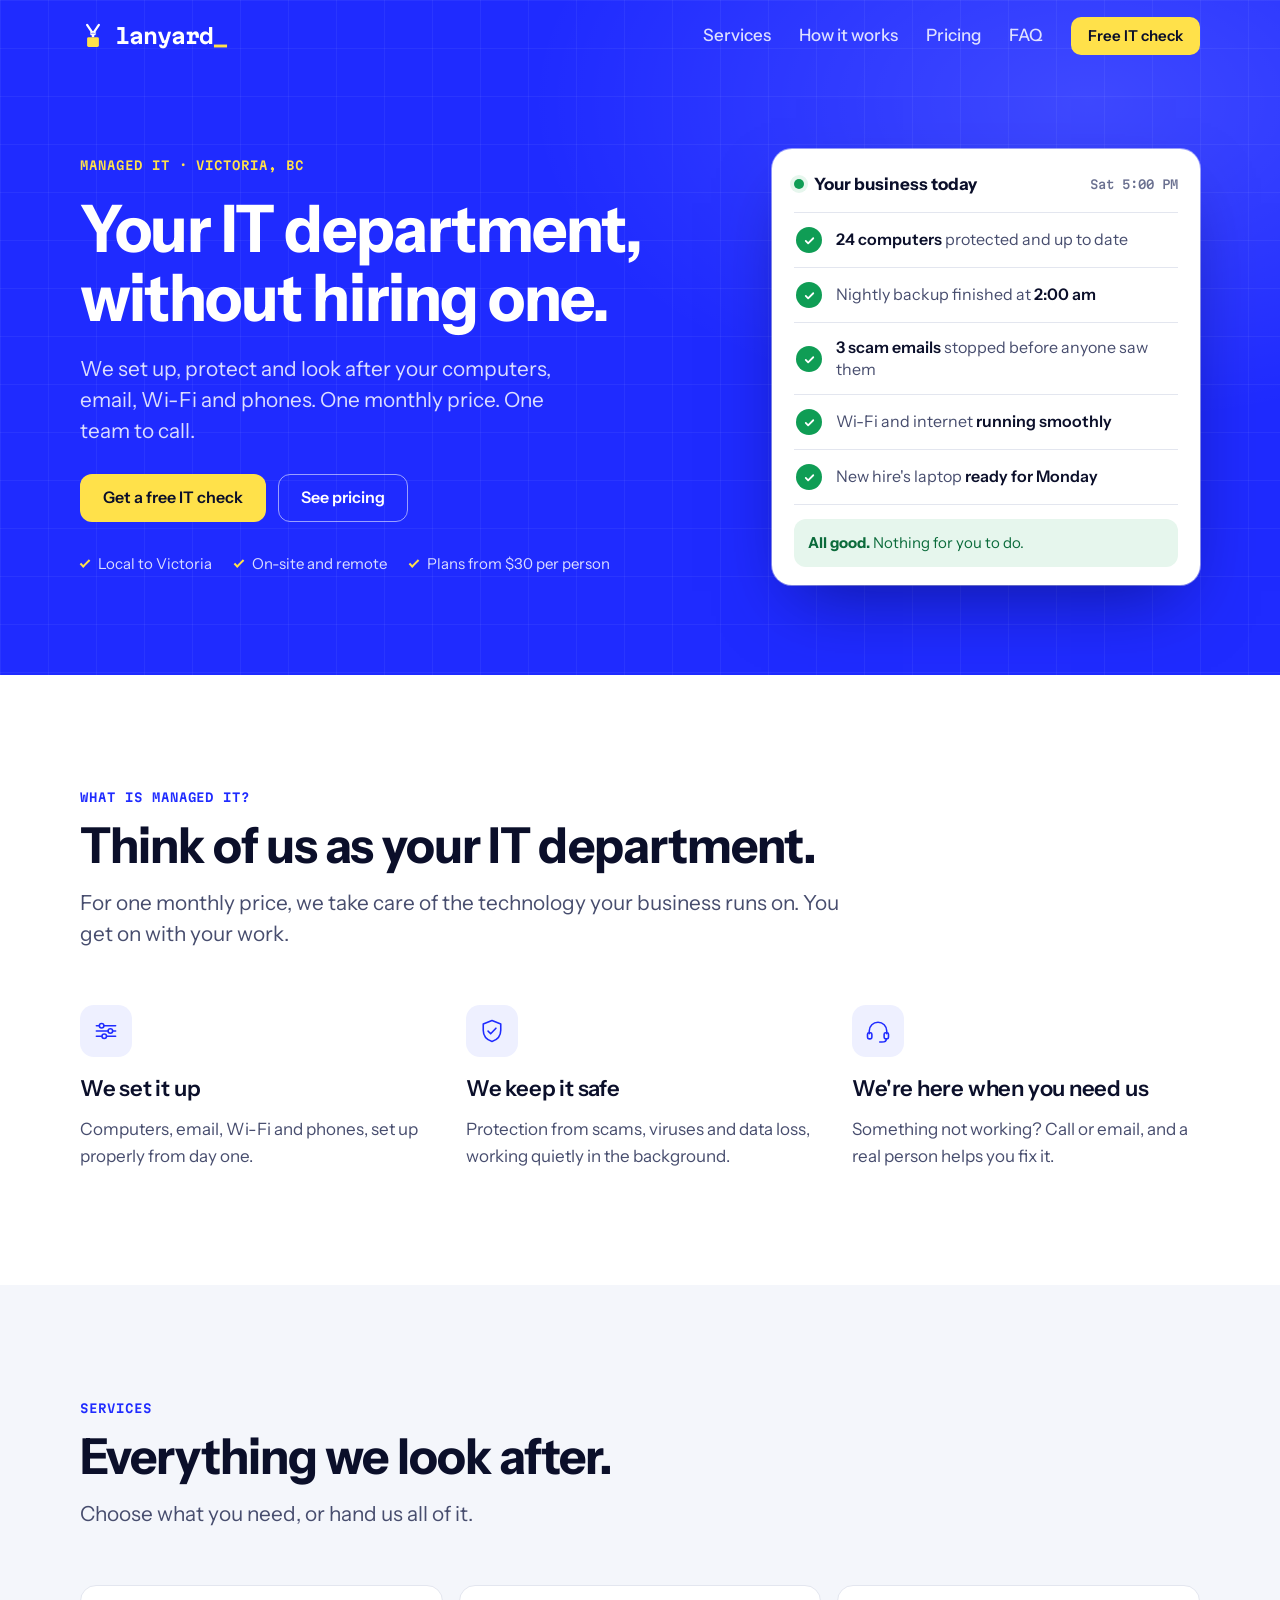
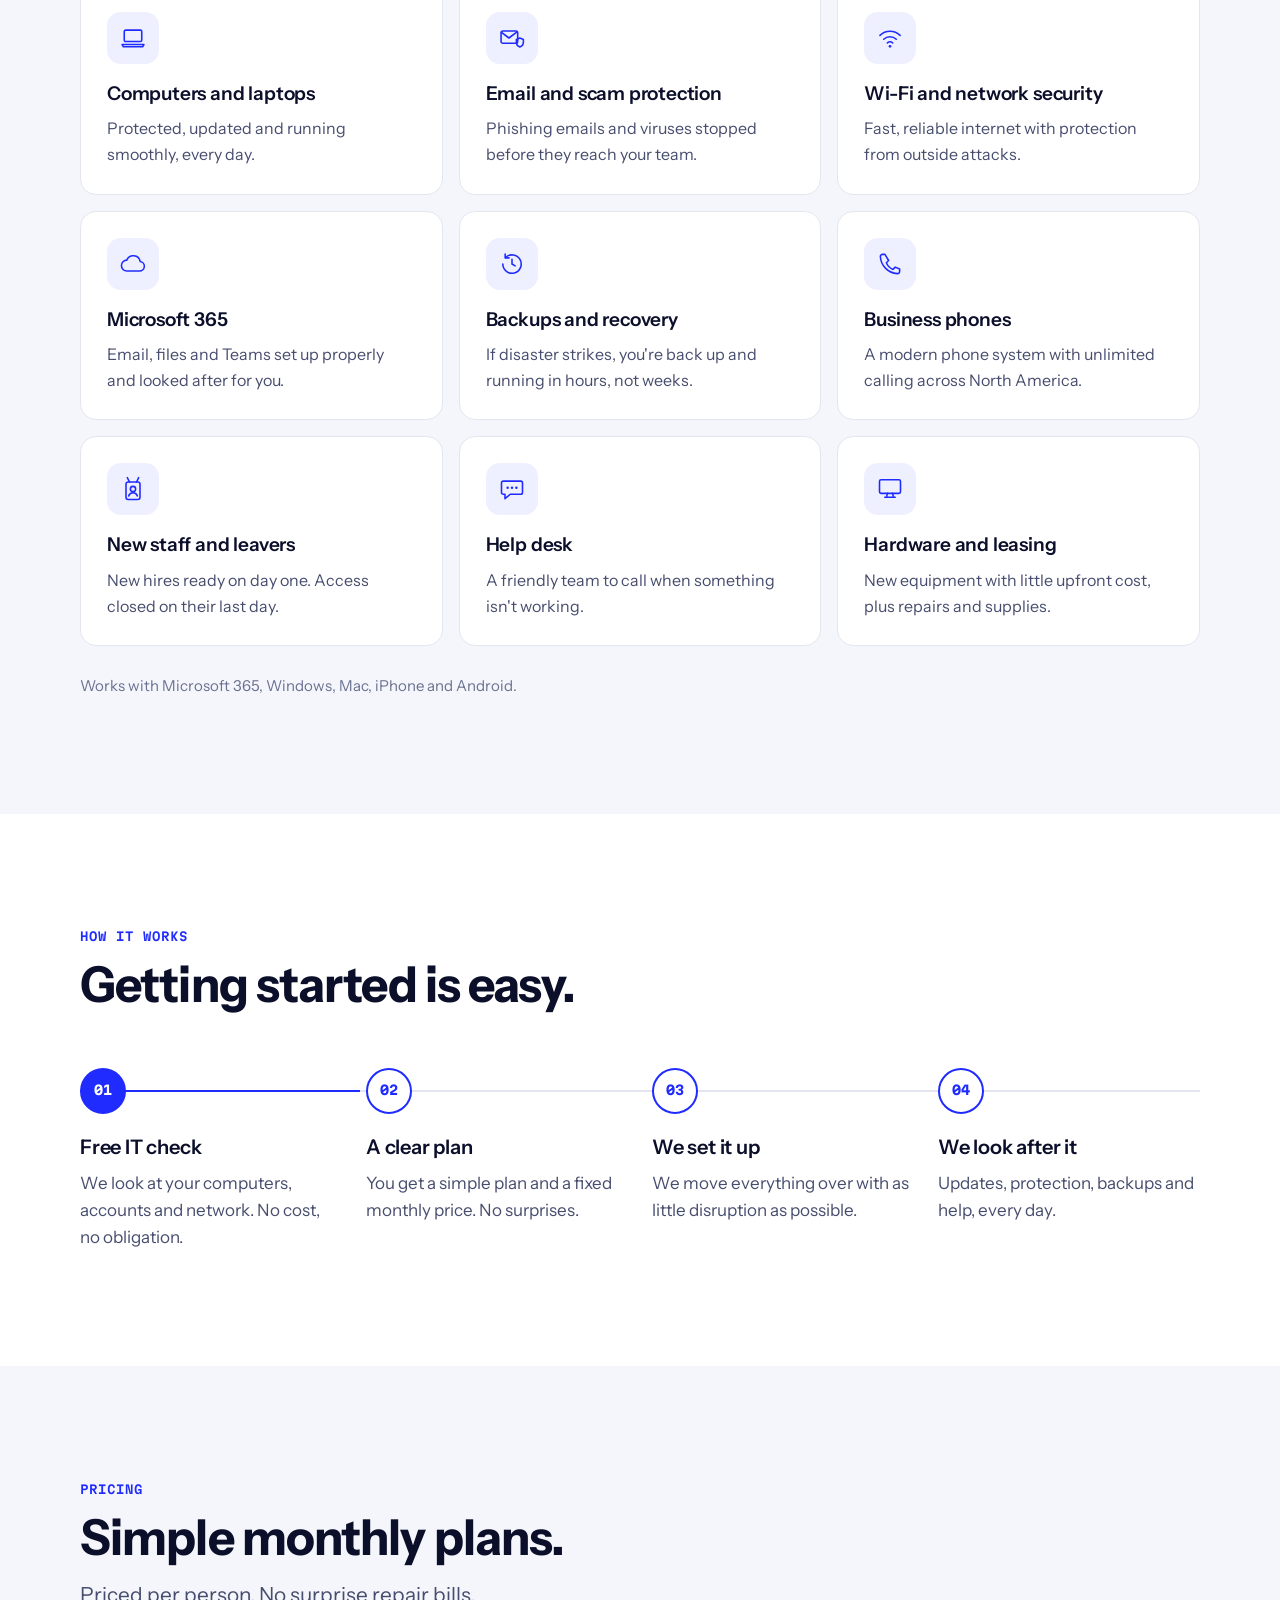
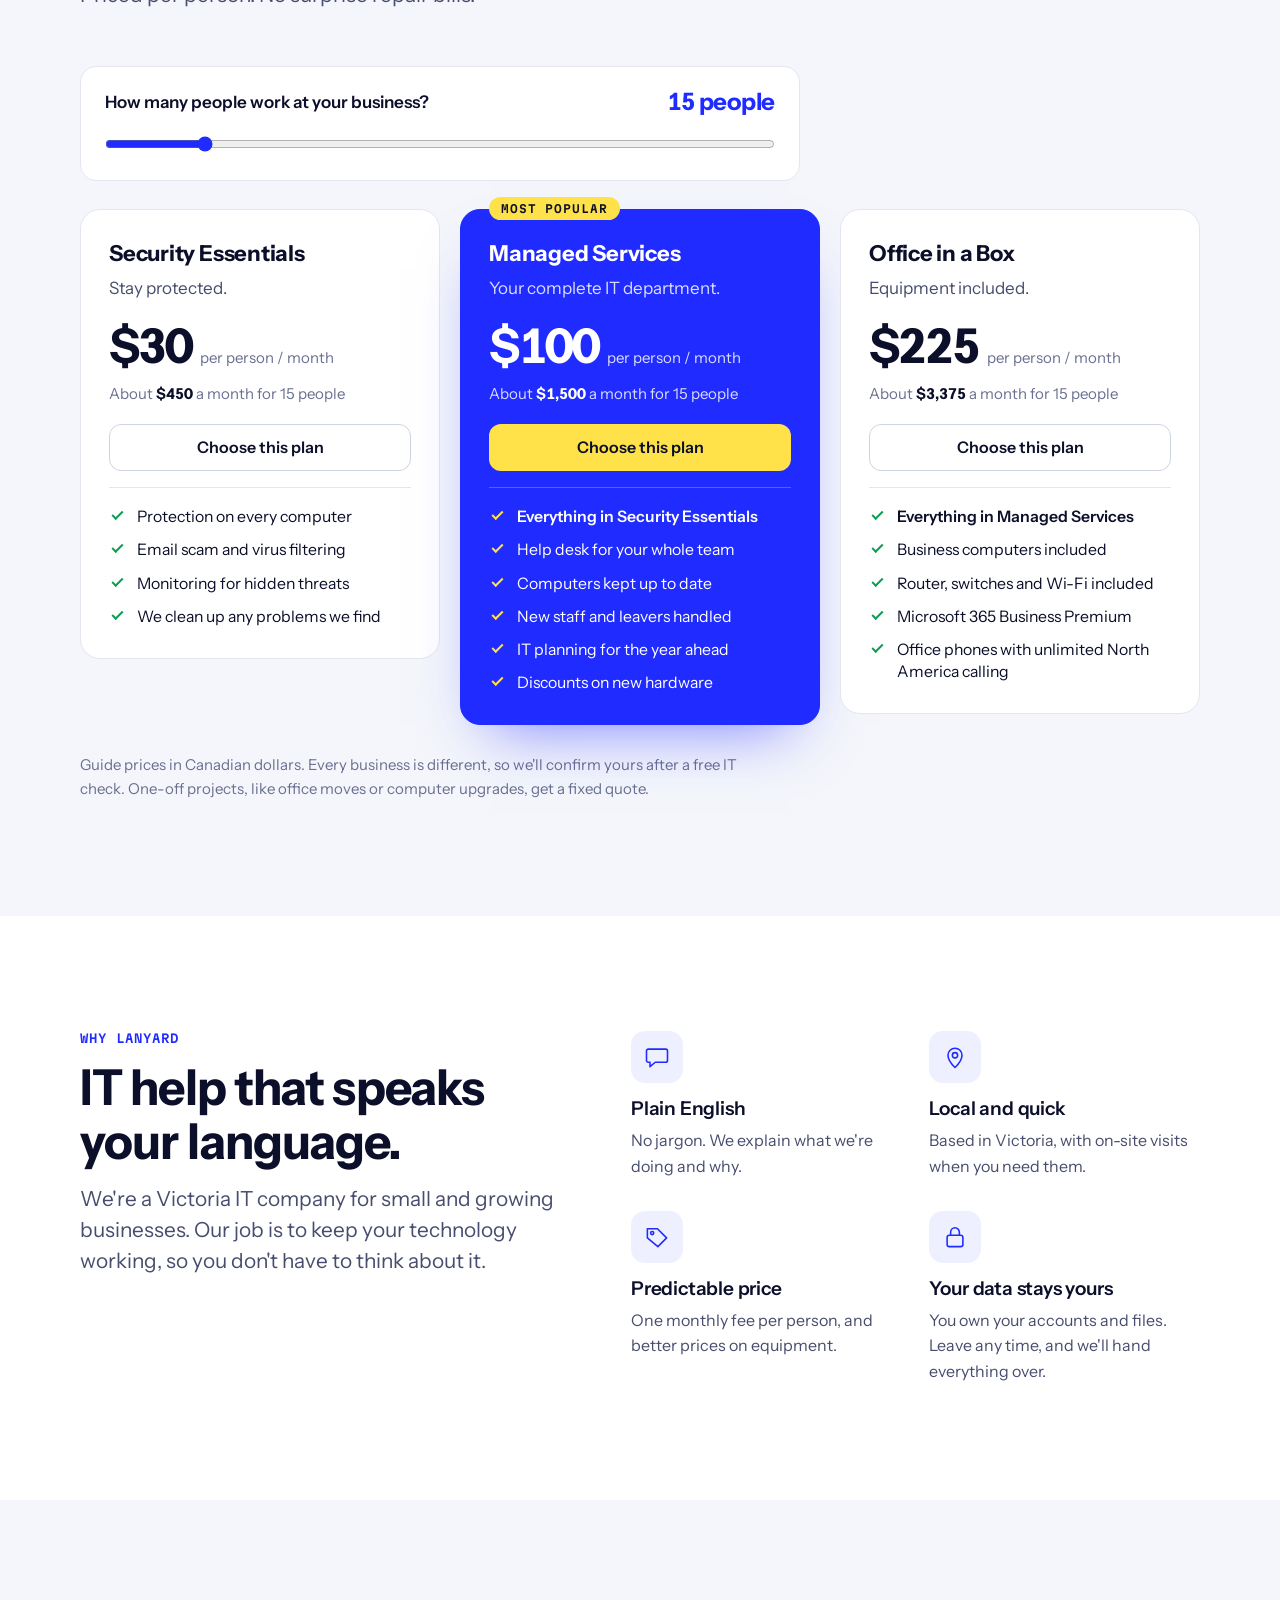
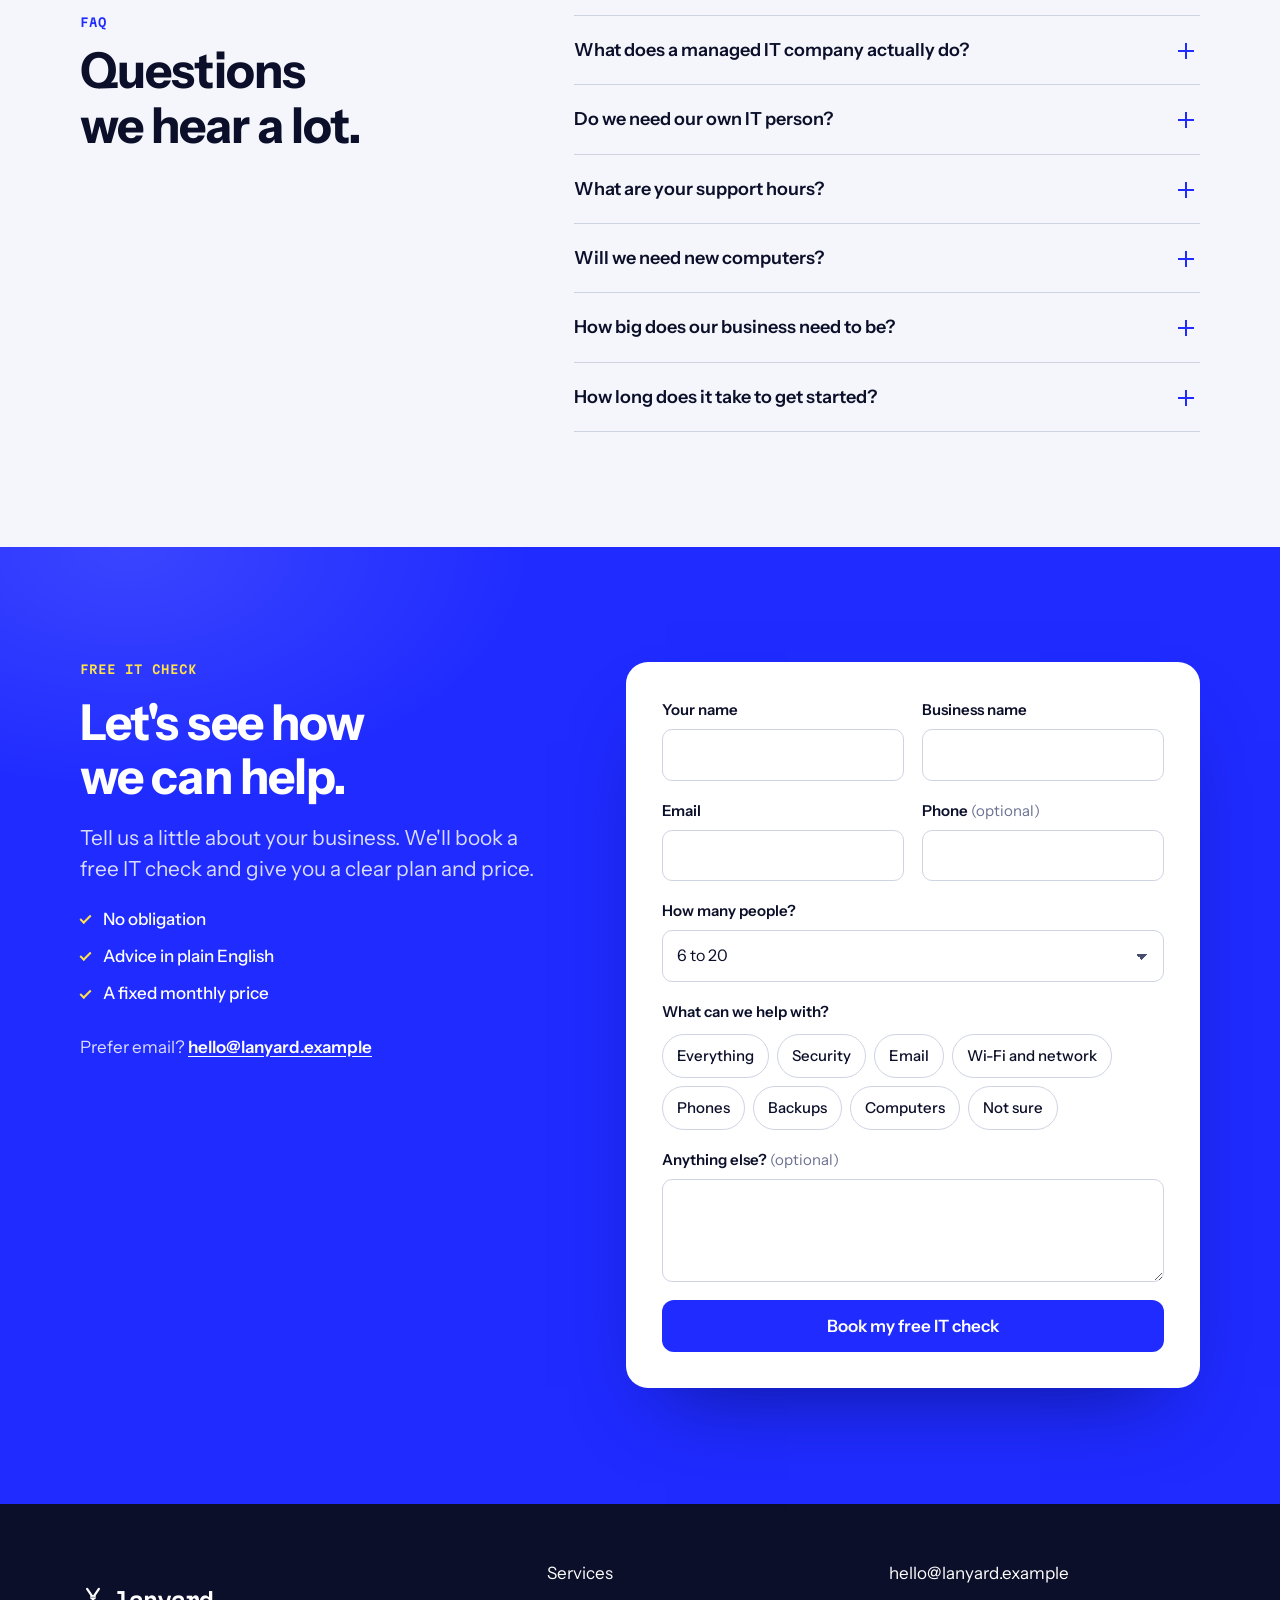
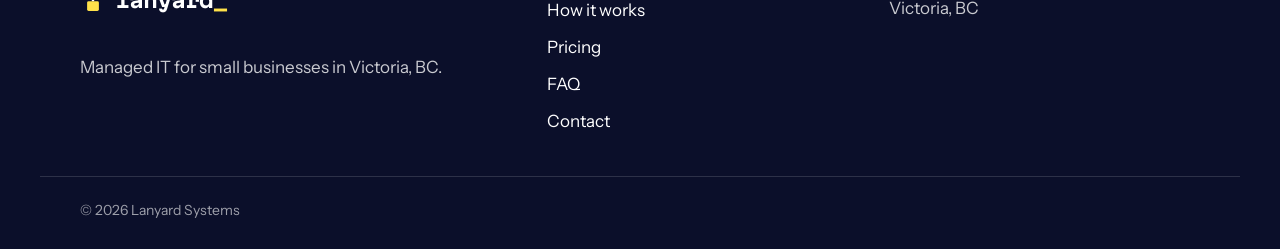
==== commit 41dbf070: "Simplify into a clean, client-friendly business site Rewrite the site for business owners who aren't" ====
--- a/index.html
+++ b/index.html
@@ -1,53 +1,33 @@
 <!doctype html>
-<!--
-     __
-    \  /     lanyard_  managed IT for companies without an IT department
-     ||      Victoria, BC
-    [##]
-    ####     Reading the source? Good. That's the kind of curiosity we hire for.
-             Press ` (backtick) anywhere on the page to open a terminal. Type "help".
-             No frameworks, no trackers, no cookies. Hand-written HTML, CSS and JS.
--->
 <html lang="en-CA">
 <head>
 <meta charset="utf-8">
 <meta name="viewport" content="width=device-width, initial-scale=1, viewport-fit=cover">
-<title>Lanyard Systems · Managed IT in Victoria, BC</title>
+<title>Lanyard · Managed IT for small businesses in Victoria, BC</title>
 <meta name="claude:viewport-fit-sides" content="cover">
-<meta name="description" content="The IT department for companies that don't have one. Endpoints, onboarding, offboarding, security, email, backups, networks and phones. Victoria, BC.">
-<meta name="author" content="Lanyard Systems">
-<meta name="color-scheme" content="dark light">
+<meta name="description" content="Your IT department, without hiring one. We set up, protect and look after your computers, email, Wi-Fi and phones for one monthly price. Victoria, BC.">
 <meta name="theme-color" content="#1f2bff">
 <link rel="canonical" href="https://lanyard.example/">
 <meta property="og:type" content="website">
-<meta property="og:site_name" content="Lanyard Systems">
-<meta property="og:title" content="Lanyard Systems · First login to last logoff.">
-<meta property="og:description" content="The IT department for companies that don't have one. Victoria, BC.">
+<meta property="og:site_name" content="Lanyard">
+<meta property="og:title" content="Lanyard · Your IT department, without hiring one.">
+<meta property="og:description" content="We set up, protect and look after your computers, email, Wi-Fi and phones for one monthly price. Victoria, BC.">
 <meta property="og:url" content="https://lanyard.example/">
 <meta property="og:image" content="https://lanyard.example/assets/img/og-image.png">
 <meta property="og:image:width" content="1200">
 <meta property="og:image:height" content="630">
-<meta property="og:image:alt" content="The Lanyard logo on a blue field with the line: first login to last logoff.">
+<meta property="og:image:alt" content="Lanyard: your IT department, without hiring one.">
 <meta name="twitter:card" content="summary_large_image">
 <link rel="icon" href="favicon.svg" type="image/svg+xml">
 <link rel="icon" href="favicon.ico" sizes="32x32">
 <link rel="apple-touch-icon" href="apple-touch-icon.png">
 <link rel="manifest" href="site.webmanifest">
-<link rel="preload" href="assets/fonts/martian-mono.woff2" as="font" type="font/woff2" crossorigin>
-<link rel="preload" href="assets/fonts/atkinson-hyperlegible-next.woff2" as="font" type="font/woff2" crossorigin>
+<link rel="preload" href="assets/fonts/instrument-sans.woff2" as="font" type="font/woff2" crossorigin>
 <link rel="stylesheet" href="assets/css/main.css">
-<script src="assets/js/early.js"></script>
 <script src="assets/js/config.js" defer></script>
 <script src="assets/js/util.js" defer></script>
-<script src="assets/js/device.js" defer></script>
-<script src="assets/js/boot.js" defer></script>
-<script src="assets/js/ascii.js" defer></script>
-<script src="assets/js/scenes.js" defer></script>
-<script src="assets/js/day.js" defer></script>
 <script src="assets/js/plans.js" defer></script>
-<script src="assets/js/badge.js" defer></script>
 <script src="assets/js/contact.js" defer></script>
-<script src="assets/js/terminal.js" defer></script>
 <script src="assets/js/ui.js" defer></script>
 <script src="assets/js/main.js" defer></script>
 <script type="application/ld+json">
@@ -55,726 +35,406 @@
   "@context": "https://schema.org",
   "@type": "ProfessionalService",
   "name": "Lanyard Systems",
-  "description": "Managed IT for companies without an IT department: endpoint management, onboarding, offboarding, security, email protection, backups, networks and business phones.",
+  "description": "Managed IT for small businesses: computers, email protection, Wi-Fi and network security, Microsoft 365, backups, business phones, help desk and hardware.",
   "url": "https://lanyard.example/",
   "email": "hello@lanyard.example",
   "logo": "https://lanyard.example/assets/brand/icon.svg",
   "image": "https://lanyard.example/assets/img/og-image.png",
   "address": { "@type": "PostalAddress", "addressLocality": "Victoria", "addressRegion": "BC", "addressCountry": "CA" },
   "areaServed": [{ "@type": "City", "name": "Victoria" }, { "@type": "Country", "name": "Canada" }],
-  "founder": { "@type": "Person", "name": "Hallam Pak", "jobTitle": "Founder" },
-  "knowsAbout": ["Endpoint management", "Microsoft Intune", "Windows Autopilot", "Employee onboarding", "Employee offboarding", "Email security", "Backup and disaster recovery", "Network security", "VoIP", "Microsoft 365"]
+  "priceRange": "$$"
 }
 </script>
 </head>
 <body>
 <a class="skip" href="#main">Skip to content</a>
 
-<!-- Boot screen. Hidden unless early.js decides to play it (first visit per session). -->
-<div class="boot" id="boot" aria-hidden="true">
-  <div class="boot__inner">
-    <div class="boot__top">
-      <pre class="boot__log" data-boot-log></pre>
-      <svg class="mark boot__mark" viewBox="0 0 64 64" aria-hidden="true" focusable="false"><path class="mark__strap" d="M17.5 4.5 29.2 22M46.5 4.5 34.8 22"/><path class="mark__clip" fill-rule="evenodd" d="M27.1 20h9.8a1.6 1.6 0 0 1 1.6 1.6v6.8a1.6 1.6 0 0 1-1.6 1.6h-9.8a1.6 1.6 0 0 1-1.6-1.6v-6.8a1.6 1.6 0 0 1 1.6-1.6zM27.5 21.9h1.2v4.4h-1.2zM30.1 21.9h1.2v4.4h-1.2zM32.7 21.9h1.2v4.4h-1.2zM35.3 21.9h1.2v4.4h-1.2z"/><path class="mark__clip" d="M29 29.5h6v4.3a1.2 1.2 0 0 1-1.2 1.2h-3.6a1.2 1.2 0 0 1-1.2-1.2z"/><rect class="mark__card" x="17.5" y="35" width="29" height="24" rx="3.6"/></svg>
-    </div>
-    <div class="boot__bottom">
-      <span>Press <kbd>Esc</kbd> to skip · read locally, nothing leaves your browser</span>
-      <span class="boot__pct" data-boot-pct>000</span>
-    </div>
-  </div>
-</div>
-
-<!-- tmux-style status bar -->
-<header class="tmux" data-tmux>
-  <a class="tmux__brand" href="#home" aria-label="Lanyard Systems, back to top">
-    <svg class="mark" viewBox="0 0 64 64" aria-hidden="true" focusable="false"><path class="mark__strap" d="M17.5 4.5 29.2 22M46.5 4.5 34.8 22"/><path class="mark__clip" fill-rule="evenodd" d="M27.1 20h9.8a1.6 1.6 0 0 1 1.6 1.6v6.8a1.6 1.6 0 0 1-1.6 1.6h-9.8a1.6 1.6 0 0 1-1.6-1.6v-6.8a1.6 1.6 0 0 1 1.6-1.6zM27.5 21.9h1.2v4.4h-1.2zM30.1 21.9h1.2v4.4h-1.2zM32.7 21.9h1.2v4.4h-1.2zM35.3 21.9h1.2v4.4h-1.2z"/><path class="mark__clip" d="M29 29.5h6v4.3a1.2 1.2 0 0 1-1.2 1.2h-3.6a1.2 1.2 0 0 1-1.2-1.2z"/><rect class="mark__card" x="17.5" y="35" width="29" height="24" rx="3.6"/></svg>
-    <span class="tmux__word">lanyard<span class="blink">_</span></span>
-  </a>
-  <nav class="tmux__wins" aria-label="Sections">
-    <a href="#home" data-win="home"><b>0</b>home</a>
-    <a href="#day" data-win="day"><b>1</b>the day</a>
-    <a href="#plans" data-win="plans"><b>2</b>plans</a>
-    <a href="#about" data-win="about"><b>3</b>about</a>
-    <a href="#contact" data-win="contact"><b>4</b>contact</a>
+<header class="head" data-head>
+  <div class="head__in wrap">
+    <a class="brand" href="#top" aria-label="Lanyard, back to top">
+      <svg class="mark" viewBox="0 0 64 64" aria-hidden="true" focusable="false"><path class="mark__strap" d="M17.5 4.5 29.2 22M46.5 4.5 34.8 22"/><path class="mark__clip" fill-rule="evenodd" d="M27.1 20h9.8a1.6 1.6 0 0 1 1.6 1.6v6.8a1.6 1.6 0 0 1-1.6 1.6h-9.8a1.6 1.6 0 0 1-1.6-1.6v-6.8a1.6 1.6 0 0 1 1.6-1.6zM27.5 21.9h1.2v4.4h-1.2zM30.1 21.9h1.2v4.4h-1.2zM32.7 21.9h1.2v4.4h-1.2zM35.3 21.9h1.2v4.4h-1.2z"/><path class="mark__clip" d="M29 29.5h6v4.3a1.2 1.2 0 0 1-1.2 1.2h-3.6a1.2 1.2 0 0 1-1.2-1.2z"/><rect class="mark__card" x="17.5" y="35" width="29" height="24" rx="3.6"/></svg>
+      <span class="brand__word">lanyard<span class="brand__cur">_</span></span>
+    </a>
+    <nav class="nav" aria-label="Main">
+      <a href="#services">Services</a>
+      <a href="#how">How it works</a>
+      <a href="#pricing">Pricing</a>
+      <a href="#faq">FAQ</a>
+    </nav>
+    <a class="btn btn--primary btn--sm head__cta" href="#contact">Free IT check</a>
+    <button class="menu-btn" type="button" aria-expanded="false" aria-controls="menu" data-menu-btn>Menu</button>
+  </div>
+  <nav class="menu" id="menu" aria-label="Mobile" data-menu hidden>
+    <a href="#services">Services</a>
+    <a href="#how">How it works</a>
+    <a href="#pricing">Pricing</a>
+    <a href="#faq">FAQ</a>
+    <a class="btn btn--primary" href="#contact">Get a free IT check</a>
   </nav>
-  <div class="tmux__right">
-    <span class="tmux__ruler" data-ruler aria-hidden="true">Top</span>
-    <span class="tmux__clock" data-clock title="Local time in Victoria, BC">--:-- PT</span>
-    <button class="tmux__btn" type="button" data-theme-toggle aria-label="Switch to light theme"><span aria-hidden="true">◐</span></button>
-    <button class="tmux__btn" type="button" data-term-open aria-label="Open terminal" aria-keyshortcuts="`"><span aria-hidden="true">&gt;_</span></button>
-    <button class="tmux__btn tmux__menu" type="button" data-menu-toggle aria-expanded="false" aria-controls="menu">menu</button>
-  </div>
 </header>
 
-<div class="menu" id="menu" data-menu hidden>
-  <p class="menu__cmd">$ ls ~</p>
-  <nav aria-label="Site menu">
-    <a href="#home">home</a>
-    <a href="#day">the-day/</a>
-    <a href="#plans">plans/</a>
-    <a href="#about">about/</a>
-    <a href="#faq">faq.man</a>
-    <a href="#contact">contact.sh</a>
-  </nav>
-</div>
-
 <main id="main">
 
-<!-- HERO ================================================================ -->
-<section class="hero" id="home" aria-labelledby="hero-title" data-section="home">
-  <div class="hero__stage" data-ascii-stage>
-    <canvas class="hero__canvas" data-ascii aria-hidden="true"></canvas>
-<pre class="hero__fallback" aria-hidden="true">
-     .-------------------------.
-     |  .-------------------.  |
-     |  |       ( o )       |  |
-     |  |   [ ********_ ]   |  |
-     |  |                   |  |
-     |  '-------------------'  |
-     '-------------------------'
-   .-----------------------------.
-  /  [][][][][][][][][][][][][][] \
- /  [][][][][][][][][][][][][][][] \
-'-----------------------------------'</pre>
-  </div>
-  <div class="hero__inner wrap">
-    <p class="eyebrow eyebrow--on-blue">( managed it · victoria, bc )</p>
-    <h1 class="hero__title" id="hero-title"><span>first login</span> <span>to last</span> <span>logoff<i>.</i></span></h1>
-    <div class="hero__foot">
-      <p class="hero__lead">The IT department for companies that don't have one.</p>
+<!-- HERO -->
+<section class="hero" id="top" aria-labelledby="hero-title">
+  <div class="hero__in wrap">
+    <div class="hero__copy">
+      <p class="eyebrow eyebrow--light">Managed IT · Victoria, BC</p>
+      <h1 class="hero__title" id="hero-title">Your IT department,<br> without hiring one.</h1>
+      <p class="hero__lead">We set up, protect and look after your computers, email, Wi-Fi and phones. One monthly price. One team to call.</p>
       <div class="hero__ctas">
-        <a class="btn btn--yellow" href="#contact">Open a ticket <span aria-hidden="true">→</span></a>
-        <a class="btn btn--ghost-light" href="#day">Run the day <span aria-hidden="true">↓</span></a>
+        <a class="btn btn--primary" href="#contact">Get a free IT check</a>
+        <a class="btn btn--ghost" href="#pricing">See pricing</a>
       </div>
-      <p class="hero__status"><span class="dot dot--ok" aria-hidden="true"></span>accepting new clients · <span data-clock-long>--:--</span> in Victoria</p>
-    </div>
-    <div class="hero__caption" aria-hidden="true">
-      <p><span class="hero__tag" data-ascii-index>[ endpoint 1/4 ]</span> <span data-ascii-name>laptop · windows 11</span></p>
-      <p data-ascii-state>enrolled ✓ encrypted ✓ patched ✓</p>
-      <p class="hero__hint">hover to inspect · click to switch</p>
-    </div>
-  </div>
-</section>
-
-<!-- LOG TICKER -->
-<div class="ticker" role="marquee" aria-label="Example activity log">
-  <span class="ticker__label">tail -f demo.log</span>
-  <div class="ticker__track" data-ticker>
-    <ul class="ticker__list">
-      <li><time>08:58</time> onboard <b>j.lee</b> ready <em>ok</em></li>
-      <li><time>10:14</time> patch ring-0 <b>4/4</b> <em>ok</em></li>
-      <li><time>11:12</time> phish <b>micros0ft-billing</b> quarantined <em>ok</em></li>
-      <li><time>12:31</time> edr <b>LY-LT-019</b> isolated · cleaned <em>ok</em></li>
-      <li><time>13:17</time> ticket <b>#4821</b> fixed in 12m <em>ok</em></li>
-      <li><time>14:02</time> restore <b>budget-2026.xlsx</b> 2m 11s <em>ok</em></li>
-      <li><time>15:30</time> firewall <b>214</b> probes dropped <em>ok</em></li>
-      <li><time>17:00</time> offboard <b>s.ortiz</b> access closed <em>ok</em></li>
+      <ul class="hero__trust">
+        <li>Local to Victoria</li>
+        <li>On-site and remote</li>
+        <li>Plans from $30 per person</li>
+      </ul>
+    </div>
+
+    <div class="hero__visual">
+      <figure class="board" aria-label="Example of a normal day for a business we look after: computers protected, backup finished, scam emails blocked, Wi-Fi running and a new hire's laptop ready.">
+        <div class="board__head">
+          <span class="board__live" aria-hidden="true"></span>
+          <b>Your business today</b>
+          <span class="board__time" data-board-time>9:41 am</span>
+        </div>
+        <ul class="board__list">
+          <li class="board__item"><span class="board__ic" aria-hidden="true"><svg viewBox="0 0 20 20"><path d="M5 10.5l3.2 3.2L15 7"/></svg></span><span><b>24 computers</b> protected and up to date</span></li>
+          <li class="board__item"><span class="board__ic" aria-hidden="true"><svg viewBox="0 0 20 20"><path d="M5 10.5l3.2 3.2L15 7"/></svg></span><span>Nightly backup finished at <b>2:00 am</b></span></li>
+          <li class="board__item"><span class="board__ic" aria-hidden="true"><svg viewBox="0 0 20 20"><path d="M5 10.5l3.2 3.2L15 7"/></svg></span><span><b data-blocked>3 scam emails</b> stopped before anyone saw them</span></li>
+          <li class="board__item"><span class="board__ic" aria-hidden="true"><svg viewBox="0 0 20 20"><path d="M5 10.5l3.2 3.2L15 7"/></svg></span><span>Wi-Fi and internet <b>running smoothly</b></span></li>
+          <li class="board__item"><span class="board__ic" aria-hidden="true"><svg viewBox="0 0 20 20"><path d="M5 10.5l3.2 3.2L15 7"/></svg></span><span>New hire's laptop <b>ready for Monday</b></span></li>
+        </ul>
+        <div class="board__foot"><b>All good.</b> Nothing for you to do.</div>
+      </figure>
+      <p class="board__toast" data-board-toast aria-hidden="true" hidden></p>
+    </div>
+  </div>
+</section>
+
+<!-- WHAT IS MANAGED IT -->
+<section class="section" id="what" aria-labelledby="what-title">
+  <div class="wrap">
+    <header class="section__head">
+      <p class="eyebrow">What is managed IT?</p>
+      <h2 id="what-title">Think of us as your IT department.</h2>
+      <p class="section__lead">For one monthly price, we take care of the technology your business runs on. You get on with your work.</p>
+    </header>
+    <div class="pillars">
+      <article class="pillar">
+        <span class="pillar__ic" aria-hidden="true"><svg class="ic" viewBox="0 0 32 32"><path d="M5 10h22M5 16h22M5 22h22"/><circle class="ic__knob" cx="11" cy="10" r="2.6"/><circle class="ic__knob" cx="21" cy="16" r="2.6"/><circle class="ic__knob" cx="14" cy="22" r="2.6"/></svg></span>
+        <h3>We set it up</h3>
+        <p>Computers, email, Wi-Fi and phones, set up properly from day one.</p>
+      </article>
+      <article class="pillar">
+        <span class="pillar__ic" aria-hidden="true"><svg class="ic" viewBox="0 0 32 32"><path d="M16 4l10 4v7c0 6.5-4.3 11-10 13-5.7-2-10-6.5-10-13V8z"/><path d="M11.5 16.2l3 3 6-6.4"/></svg></span>
+        <h3>We keep it safe</h3>
+        <p>Protection from scams, viruses and data loss, working quietly in the background.</p>
+      </article>
+      <article class="pillar">
+        <span class="pillar__ic" aria-hidden="true"><svg class="ic" viewBox="0 0 32 32"><path d="M6 19v-3a10 10 0 0 1 20 0v3"/><rect x="4" y="18" width="5" height="7" rx="1.8"/><rect x="23" y="18" width="5" height="7" rx="1.8"/><path d="M25.5 25c0 2.4-2.2 3.5-5 3.5H18"/></svg></span>
+        <h3>We're here when you need us</h3>
+        <p>Something not working? Call or email, and a real person helps you fix it.</p>
+      </article>
+    </div>
+  </div>
+</section>
+
+<!-- SERVICES -->
+<section class="section section--alt" id="services" aria-labelledby="services-title">
+  <div class="wrap">
+    <header class="section__head">
+      <p class="eyebrow">Services</p>
+      <h2 id="services-title">Everything we look after.</h2>
+      <p class="section__lead">Choose what you need, or hand us all of it.</p>
+    </header>
+    <ul class="services">
+      <li class="service">
+        <span class="service__ic" aria-hidden="true"><svg class="ic" viewBox="0 0 32 32"><rect x="6" y="7" width="20" height="13" rx="1.5"/><path d="M3.5 23.5h25l-1.5 2.5h-22z"/></svg></span>
+        <h3>Computers and laptops</h3>
+        <p>Protected, updated and running smoothly, every day.</p>
+      </li>
+      <li class="service">
+        <span class="service__ic" aria-hidden="true"><svg class="ic" viewBox="0 0 32 32"><rect x="3.5" y="8" width="19" height="14" rx="2"/><path d="M4 9.5l8.5 6.5 8.5-6.5"/><path d="M25 16l4 1.6v3.2c0 2.8-1.7 4.6-4 5.4-2.3-.8-4-2.6-4-5.4v-3.2z"/></svg></span>
+        <h3>Email and scam protection</h3>
+        <p>Phishing emails and viruses stopped before they reach your team.</p>
+      </li>
+      <li class="service">
+        <span class="service__ic" aria-hidden="true"><svg class="ic" viewBox="0 0 32 32"><path d="M4.5 13a16.5 16.5 0 0 1 23 0M8.8 17.4a10.5 10.5 0 0 1 14.4 0M13 21.6a4.6 4.6 0 0 1 6 0"/><circle class="ic__dot" cx="16" cy="25.5" r="1.5"/></svg></span>
+        <h3>Wi-Fi and network security</h3>
+        <p>Fast, reliable internet with protection from outside attacks.</p>
+      </li>
+      <li class="service">
+        <span class="service__ic" aria-hidden="true"><svg class="ic" viewBox="0 0 32 32"><path d="M9 24h14.5a5.5 5.5 0 0 0 .7-10.95A8 8 0 0 0 8.9 11.6 6.2 6.2 0 0 0 9 24z"/></svg></span>
+        <h3>Microsoft 365</h3>
+        <p>Email, files and Teams set up properly and looked after for you.</p>
+      </li>
+      <li class="service">
+        <span class="service__ic" aria-hidden="true"><svg class="ic" viewBox="0 0 32 32"><path d="M5.5 16a10.5 10.5 0 1 0 3.1-7.4"/><path d="M8.2 4.6v4.4h4.4"/><path d="M16 10.5V16l3.6 2.2"/></svg></span>
+        <h3>Backups and recovery</h3>
+        <p>If disaster strikes, you're back up and running in hours, not weeks.</p>
+      </li>
+      <li class="service">
+        <span class="service__ic" aria-hidden="true"><svg class="ic" viewBox="0 0 32 32"><path d="M10.2 5H7.5A2.5 2.5 0 0 0 5 7.7C5.6 18 14 26.4 24.3 27a2.5 2.5 0 0 0 2.7-2.5v-2.7l-5-2.2-2.6 2.6a14 14 0 0 1-7.6-7.6l2.6-2.6z"/></svg></span>
+        <h3>Business phones</h3>
+        <p>A modern phone system with unlimited calling across North America.</p>
+      </li>
+      <li class="service">
+        <span class="service__ic" aria-hidden="true"><svg class="ic" viewBox="0 0 32 32"><path d="M12 8 9.5 3M20 8l2.5-5"/><rect x="8" y="8" width="16" height="20" rx="2.5"/><circle cx="16" cy="16" r="3"/><path d="M11 24c.8-2.4 2.8-3.7 5-3.7s4.2 1.3 5 3.7"/></svg></span>
+        <h3>New staff and leavers</h3>
+        <p>New hires ready on day one. Access closed on their last day.</p>
+      </li>
+      <li class="service">
+        <span class="service__ic" aria-hidden="true"><svg class="ic" viewBox="0 0 32 32"><path d="M6 7h20a2 2 0 0 1 2 2v11a2 2 0 0 1-2 2H14l-6 5v-5H6a2 2 0 0 1-2-2V9a2 2 0 0 1 2-2z"/><circle class="ic__dot" cx="11" cy="14.5" r="1.4"/><circle class="ic__dot" cx="16" cy="14.5" r="1.4"/><circle class="ic__dot" cx="21" cy="14.5" r="1.4"/></svg></span>
+        <h3>Help desk</h3>
+        <p>A friendly team to call when something isn't working.</p>
+      </li>
+      <li class="service">
+        <span class="service__ic" aria-hidden="true"><svg class="ic" viewBox="0 0 32 32"><rect x="4" y="5.5" width="24" height="15.5" rx="1.8"/><path d="M13 21l-1 4.5h8l-1-4.5M10 25.5h12"/></svg></span>
+        <h3>Hardware and leasing</h3>
+        <p>New equipment with little upfront cost, plus repairs and supplies.</p>
+      </li>
     </ul>
-  </div>
-</div>
-
-<!-- THE DAY ============================================================= -->
-<section class="day" id="day" aria-labelledby="day-title" data-section="day">
-  <h2 class="sr-only" id="day-title">A workday at your company, run by Lanyard</h2>
-  <div class="day__wrap wrap">
-
-    <aside class="sky" data-sky aria-label="Time of day">
-      <div class="sky__panel" data-sky-panel>
-        <p class="sky__label" aria-hidden="true"><span>~/the-day</span><span>your company · victoria</span></p>
-        <p class="sky__clock" data-sky-clock aria-hidden="true">07:30</p>
-        <svg class="sky__arc" viewBox="0 0 320 166" aria-hidden="true" focusable="false">
-          <path class="sky__path" d="M24 152A136 136 0 0 1 296 152"/>
-          <path class="sky__horizon" d="M0 152H320"/>
-          <circle class="sky__glow" data-sky-glow cx="24" cy="152" r="20"/>
-          <circle class="sky__sun" data-sky-sun cx="24" cy="152" r="9"/>
-        </svg>
-        <nav class="sky__list" aria-label="The day, hour by hour">
-          <a href="#s-office" data-sky-item="office"><time>08:00</time>office in a box</a>
-          <a href="#s-onboard" data-sky-item="onboard"><time>09:00</time>first login</a>
-          <a href="#s-patch" data-sky-item="patch"><time>10:00</time>patches</a>
-          <a href="#s-phish" data-sky-item="phish"><time>11:12</time>phishing</a>
-          <a href="#s-hunt" data-sky-item="hunt"><time>12:30</time>threat hunt</a>
-          <a href="#s-desk" data-sky-item="desk"><time>13:05</time>help desk</a>
-          <a href="#s-backup" data-sky-item="backup"><time>14:00</time>backups</a>
-          <a href="#s-net" data-sky-item="net"><time>15:30</time>network</a>
-          <a href="#s-phone" data-sky-item="phone"><time>16:10</time>phones</a>
-          <a href="#s-offboard" data-sky-item="offboard"><time>17:00</time>last logoff</a>
-        </nav>
-      </div>
-    </aside>
-
-    <div class="day__scenes">
-
-      <!-- 08:00 office in a box -->
-      <article class="scene" id="s-office" data-scene="office" data-time="08:00">
-        <header class="scene__head">
-          <time class="scene__time">08:00</time>
-          <h3 class="scene__title">office in a box<i>.</i></h3>
-          <p class="scene__tags"><span>leased PCs</span><span>firewall</span><span>switches</span><span>Wi-Fi</span><span>phones</span><span>Microsoft 365</span></p>
-        </header>
-        <figure class="viz viz--office" aria-label="A box opens. A laptop, firewall, network switch, Wi-Fi access point and desk phone come out, already configured, and each one goes online.">
-          <div class="viz__bar"><i></i><i></i><i></i><b>unbox.log</b><em class="viz__st" data-st>online 5/5</em></div>
-          <svg class="viz__svg" viewBox="0 0 600 340" aria-hidden="true" focusable="false">
-            <path class="o-floor" d="M30 318H570"/>
-            <g transform="translate(96 118)"><g class="o-pop o-pop--1">
-              <rect class="ln" x="-28" y="-26" width="56" height="36" rx="3"/>
-              <rect class="o-scr" x="-23" y="-21" width="46" height="26" rx="1"/>
-              <path class="ln" d="M-36 14h72l-6 8h-60z"/>
-              <circle class="o-dot" cy="42" r="4"/><text class="o-lbl" y="66">laptop</text>
-            </g></g>
-            <g transform="translate(198 104)"><g class="o-pop o-pop--2">
-              <rect class="ln" x="-26" y="-22" width="52" height="40" rx="2"/>
-              <path class="ln ln--thin" d="M-26 -9h52M-26 4h52M-12 -22v13M10 -22v13M-2 -9v13M-18 4v14M14 4v14"/>
-              <circle class="o-dot" cy="42" r="4"/><text class="o-lbl" y="66">firewall</text>
-            </g></g>
-            <g transform="translate(300 96)"><g class="o-pop o-pop--3">
-              <rect class="ln" x="-34" y="-12" width="68" height="24" rx="3"/>
-              <path class="o-ports" d="M-26 -4h6v8h-6zM-16 -4h6v8h-6zM-6 -4h6v8h-6zM4 -4h6v8h-6zM14 -4h6v8h-6z"/>
-              <circle class="o-led" cx="27" r="2.6"/>
-              <circle class="o-dot" cy="42" r="4"/><text class="o-lbl" y="66">switch</text>
-            </g></g>
-            <g transform="translate(402 104)"><g class="o-pop o-pop--4">
-              <ellipse class="ln" cy="10" rx="21" ry="8"/>
-              <path class="o-wave" d="M-19 -10a27 27 0 0 1 38 0M-12 -3a17 17 0 0 1 24 0"/>
-              <circle class="o-dot" cy="42" r="4"/><text class="o-lbl" y="66">wi-fi</text>
-            </g></g>
-            <g transform="translate(504 118)"><g class="o-pop o-pop--5">
-              <rect class="ln" x="-26" y="-6" width="52" height="28" rx="4"/>
-              <path class="ln" d="M-28 -10c0-10 56-10 56 0v5h-13v-4h-30v4h-13z"/>
-              <path class="o-keys" d="M-14 4h5v3h-5zM-4 4h5v3h-5zM6 4h5v3h-5zM-14 11h5v3h-5zM-4 11h5v3h-5zM6 11h5v3h-5z"/>
-              <circle class="o-dot" cy="42" r="4"/><text class="o-lbl" y="66">phone</text>
-            </g></g>
-            <g transform="translate(300 268)">
-              <rect class="o-front" x="-72" y="-18" width="144" height="62" rx="2"/>
-              <rect class="o-tape" x="-9" y="-18" width="18" height="24"/>
-              <text class="o-stamp" y="30">lanyard_</text>
-              <path class="o-flap o-flap--l" d="M-72 -18h72l-4-12h-62z"/>
-              <path class="o-flap o-flap--r" d="M72 -18h-72l4-12h62z"/>
-            </g>
-          </svg>
-        </figure>
-      </article>
-
-      <!-- 09:00 first login -->
-      <article class="scene" id="s-onboard" data-scene="onboard" data-time="09:00">
-        <header class="scene__head">
-          <time class="scene__time">09:00</time>
-          <h3 class="scene__title">first login<i>.</i></h3>
-          <p class="scene__tags"><span>Entra ID</span><span>Microsoft 365</span><span>Intune</span><span>Autopilot</span><span>MFA</span></p>
-        </header>
-        <figure class="viz viz--graph viz--join" aria-label="A new hire's badge is issued. Mail, Teams, files, CRM, Wi-Fi and a laptop connect to it one by one, and the badge reads ready at 08:58.">
-          <div class="viz__bar"><i></i><i></i><i></i><b>joiner.yml</b><em class="viz__st" data-st>ready 08:58</em></div>
-          <svg class="viz__svg" viewBox="0 0 600 360" aria-hidden="true" focusable="false">
-            <path class="g-base" d="M238 140L136 88M238 180H116M238 220L136 272M362 140L464 88M362 180H484M362 220L464 272"/>
-            <path class="g-link" d="M238 140L136 88"/>
-            <path class="g-link" d="M238 180H116"/>
-            <path class="g-link" d="M238 220L136 272"/>
-            <path class="g-link" d="M362 140L464 88"/>
-            <path class="g-link" d="M362 180H484"/>
-            <path class="g-link" d="M362 220L464 272"/>
-            <g class="g-node" transform="translate(110 76)"><circle r="27"/><text y="4">mail</text><text class="g-t" y="47">08:51</text></g>
-            <g class="g-node" transform="translate(88 180)"><circle r="27"/><text y="4">teams</text><text class="g-t" y="47">08:52</text></g>
-            <g class="g-node" transform="translate(110 284)"><circle r="27"/><text y="4">files</text><text class="g-t" y="47">08:53</text></g>
-            <g class="g-node" transform="translate(490 76)"><circle r="27"/><text y="4">crm</text><text class="g-t" y="47">08:54</text></g>
-            <g class="g-node" transform="translate(512 180)"><circle r="27"/><text y="4">wi-fi</text><text class="g-t" y="47">08:55</text></g>
-            <g class="g-node" transform="translate(490 284)"><circle r="27"/><text y="4">laptop</text><text class="g-t" y="47">08:57</text></g>
-            <g class="g-card" transform="translate(300 180)">
-              <rect class="g-body" x="-62" y="-88" width="124" height="176" rx="12"/>
-              <rect class="g-slot" x="-17" y="-79" width="34" height="6" rx="3"/>
-              <rect class="g-photo" x="-46" y="-62" width="48" height="54" rx="3"/>
-              <text class="g-ini" x="-22" y="-28">JL</text>
-              <rect class="g-chip" x="18" y="-58" width="28" height="21" rx="4"/>
-              <rect class="g-ph" x="-46" y="4" width="84" height="12" rx="2"/>
-              <rect class="g-ph" x="-46" y="24" width="58" height="8" rx="2"/>
-              <text class="g-name" x="-46" y="15">Jordan Lee</text>
-              <text class="g-role" x="-46" y="32">sales · day 1</text>
-              <g class="g-pill"><rect x="-46" y="50" width="92" height="22" rx="11"/><text y="65">ready</text></g>
-            </g>
-          </svg>
-        </figure>
-      </article>
-
-      <!-- 10:00 patches -->
-      <article class="scene" id="s-patch" data-scene="patch" data-time="10:00">
-        <header class="scene__head">
-          <time class="scene__time">10:00</time>
-          <h3 class="scene__title">patches, in rings<i>.</i></h3>
-          <p class="scene__tags"><span>Intune</span><span>Windows</span><span>macOS</span><span>iOS</span><span>Android</span></p>
-        </header>
-        <figure class="viz viz--patch" aria-label="A security update rolls out across 63 managed devices: four pilot devices first, then twelve early ones, then everyone else, until all are patched.">
-          <div class="viz__bar"><i></i><i></i><i></i><b>update-rings</b><em class="viz__st" data-st>63/63 patched</em></div>
-          <div class="pf">
-            <div class="pf__grid" data-pf-grid></div>
-            <div class="pf__rings">
-              <p class="pf__ring"><span>ring 0 · pilot</span><i><b data-pf-bar="0"></b></i><em data-pf-n="0">4/4</em></p>
-              <p class="pf__ring"><span>ring 1 · early</span><i><b data-pf-bar="1"></b></i><em data-pf-n="1">12/12</em></p>
-              <p class="pf__ring"><span>ring 2 · broad</span><i><b data-pf-bar="2"></b></i><em data-pf-n="2">47/47</em></p>
-            </div>
-            <p class="pf__you" data-pf-you><i aria-hidden="true"></i>yellow = your device · not managed</p>
-          </div>
-        </figure>
-      </article>
-
-      <!-- 11:12 phishing -->
-      <article class="scene" id="s-phish" data-scene="phish" data-time="11:12">
-        <header class="scene__head">
-          <time class="scene__time">11:12</time>
-          <h3 class="scene__title">phishing, quarantined<i>.</i></h3>
-          <p class="scene__tags"><span>email scanning</span><span>link checks</span><span>Defender for Office 365</span></p>
-        </header>
-        <figure class="viz viz--phish" aria-label="An inbox fills with mail. One message from a lookalike Microsoft domain is flagged and moved to quarantine before anyone opens it.">
-          <div class="viz__bar"><i></i><i></i><i></i><b>mail-gateway</b><em class="viz__st viz__st--bad" data-st>1 quarantined</em></div>
-          <div class="inbox">
-            <p class="inbox__head"><b>inbox</b><span class="inbox__q">quarantine <b data-q>1</b></span></p>
-            <ul class="inbox__list">
-              <li class="mail"><b>Payroll</b><span>March pay stubs</span><time>10:58</time></li>
-              <li class="mail"><b>Jordan Lee</b><span>Lunch at 12?</span><time>11:03</time></li>
-              <li class="mail mail--bad"><b>micros0ft-billing</b><span>Your account is locked</span><time>11:12</time><em>quarantined · lookalike domain</em></li>
-              <li class="mail"><b>Supplier</b><span>Invoice 4471</span><time>11:15</time></li>
-              <li class="mail"><b>Calendar</b><span>2 pm sync</span><time>11:20</time></li>
-            </ul>
-          </div>
-        </figure>
-      </article>
-
-      <!-- 12:30 threat hunt -->
-      <article class="scene" id="s-hunt" data-scene="hunt" data-time="12:30">
-        <header class="scene__head">
-          <time class="scene__time">12:30</time>
-          <h3 class="scene__title">threat hunted<i>.</i></h3>
-          <p class="scene__tags"><span>EDR</span><span>threat hunting</span><span>24/7 monitoring</span><span>remediation</span></p>
-        </header>
-        <figure class="viz viz--hunt" aria-label="A radar sweeps over the company's devices, finds hidden malware on one laptop, isolates it and cleans it.">
-          <div class="viz__bar"><i></i><i></i><i></i><b>edr · sweep</b><em class="viz__st" data-st>clean</em></div>
-          <div class="hunt">
-            <canvas class="hunt__radar" data-radar></canvas>
-            <dl class="hunt__stats">
-              <div><dt>devices</dt><dd>14</dd></div>
-              <div><dt>threats</dt><dd data-hunt-found>1</dd></div>
-              <div><dt>cleaned</dt><dd data-hunt-fixed>1</dd></div>
-              <div><dt>target</dt><dd data-hunt-target>LY-LT-019</dd></div>
-            </dl>
-          </div>
-        </figure>
-      </article>
-
-      <!-- 13:05 help desk -->
-      <article class="scene" id="s-desk" data-scene="desk" data-time="13:05">
-        <header class="scene__head">
-          <time class="scene__time">13:05</time>
-          <h3 class="scene__title">fixed in 12 minutes<i>.</i></h3>
-          <p class="scene__tags"><span>help desk</span><span>remote</span><span>on-site in Victoria</span></p>
-        </header>
-        <figure class="viz viz--desk" aria-label="A help desk ticket for an offline printer moves from new to resolved in twelve minutes and gets a five-star rating.">
-          <div class="viz__bar"><i></i><i></i><i></i><b>ticket #4821</b><em class="viz__st" data-st>resolved</em></div>
-          <div class="tk">
-            <p class="tk__top"><b>#4821</b><span>front desk · printer</span><span class="tk__timer" data-timer>12:04</span></p>
-            <p class="tk__subj">“printer says offline”</p>
-            <ol class="tk__steps">
-              <li class="tk__step">new</li>
-              <li class="tk__step">assigned</li>
-              <li class="tk__step">fixing</li>
-              <li class="tk__step">resolved</li>
-            </ol>
-            <p class="tk__fix"><span>fix</span>queue re-mapped · driver updated</p>
-            <p class="tk__stars" aria-hidden="true"><i>★</i><i>★</i><i>★</i><i>★</i><i>★</i></p>
-          </div>
-        </figure>
-      </article>
-
-      <!-- 14:00 backups -->
-      <article class="scene" id="s-backup" data-scene="backup" data-time="14:00">
-        <header class="scene__head">
-          <time class="scene__time">14:00</time>
-          <h3 class="scene__title">backups, tested<i>.</i></h3>
-          <p class="scene__tags"><span>Acronis</span><span>Microsoft 365 backup</span><span>disaster recovery</span></p>
-        </header>
-        <figure class="viz viz--backup" aria-label="A deleted spreadsheet is restored from an hourly snapshot in about two minutes.">
-          <div class="viz__bar"><i></i><i></i><i></i><b>restore</b><em class="viz__st" data-st>restored · 2m 11s</em></div>
-          <svg class="viz__svg" viewBox="0 0 600 300" aria-hidden="true" focusable="false">
-            <g class="k-file" transform="translate(300 64)">
-              <rect class="k-card" x="-138" y="-36" width="276" height="72" rx="8"/>
-              <path class="k-ico" d="M-116 -20h22l9 9v31h-31z"/>
-              <text class="k-name" x="-72" y="-5">budget-2026.xlsx</text>
-              <text class="k-state k-state--bad" x="-72" y="17">deleted · 13:58</text>
-              <text class="k-state k-state--ok" x="-72" y="17">restored · v 09:00</text>
-            </g>
-            <path class="k-arc" d="M106 156C106 104 150 92 162 86"/>
-            <g class="k-bars" data-k-bars></g>
-            <path class="k-axis" d="M40 236H560"/>
-            <text class="k-lbl" x="40" y="262">mon 09:00</text>
-            <text class="k-lbl k-lbl--end" x="560" y="262">now</text>
-            <g class="k-head"><path d="M0 140V242"/><circle cy="140" r="6"/></g>
-          </svg>
-        </figure>
-      </article>
-
-      <!-- 15:30 network -->
-      <article class="scene" id="s-net" data-scene="net" data-time="15:30">
-        <header class="scene__head">
-          <time class="scene__time">15:30</time>
-          <h3 class="scene__title">network, locked down<i>.</i></h3>
-          <p class="scene__tags"><span>firewall</span><span>switches</span><span>Wi-Fi</span><span>Fortinet</span><span>Meraki</span></p>
-        </header>
-        <figure class="viz viz--net" aria-label="Traffic flows from the internet through a firewall and switch to three Wi-Fi access points. Hostile probes are dropped at the firewall, and a third access point comes online.">
-          <div class="viz__bar"><i></i><i></i><i></i><b>netflow</b><em class="viz__st" data-st>3 aps online</em></div>
-          <svg class="viz__svg" viewBox="0 0 600 340" aria-hidden="true" focusable="false" data-net>
-            <path class="n-link" id="n-p0" d="M100 170H174"/>
-            <path class="n-link" id="n-p1" d="M226 170H290"/>
-            <path class="n-link" id="n-p2" d="M350 162L452 84"/>
-            <path class="n-link" id="n-p3" d="M350 170H466"/>
-            <path class="n-link n-link--new" id="n-p4" d="M350 178L452 256"/>
-            <g class="n-node" transform="translate(60 170)">
-              <path class="ln" d="M-30 12a14 14 0 0 1 2-28 18 18 0 0 1 34-6 13 13 0 0 1 24 10 12 12 0 0 1-4 24z"/>
-              <text class="n-lbl" y="44">internet</text>
-            </g>
-            <g class="n-node n-fw" transform="translate(200 170)">
-              <rect class="ln" x="-26" y="-24" width="52" height="48" rx="4"/>
-              <path class="ln ln--thin" d="M-26 -8h52M-26 8h52M-10 -24v16M10 -8v16M-14 8v16M14 8v16"/>
-              <text class="n-lbl" y="46">firewall</text>
-            </g>
-            <g class="n-node" transform="translate(320 170)">
-              <rect class="ln" x="-30" y="-12" width="60" height="24" rx="3"/>
-              <path class="o-ports" d="M-22 -4h6v8h-6zM-12 -4h6v8h-6zM-2 -4h6v8h-6zM8 -4h6v8h-6z"/>
-              <text class="n-lbl" y="38">switch</text>
-            </g>
-            <g class="n-node n-ap" transform="translate(480 72)">
-              <ellipse class="ln" cy="8" rx="18" ry="7"/><path class="o-wave" d="M-16 -8a23 23 0 0 1 32 0M-10 -2a14 14 0 0 1 20 0"/>
-              <text class="n-lbl" y="34">ap-1</text>
-            </g>
-            <g class="n-node n-ap" transform="translate(496 170)">
-              <ellipse class="ln" cy="8" rx="18" ry="7"/><path class="o-wave" d="M-16 -8a23 23 0 0 1 32 0M-10 -2a14 14 0 0 1 20 0"/>
-              <text class="n-lbl" y="34">ap-2</text>
-            </g>
-            <g class="n-node n-ap n-ap--new" transform="translate(480 268)">
-              <ellipse class="ln" cy="8" rx="18" ry="7"/><path class="o-wave" d="M-16 -8a23 23 0 0 1 32 0M-10 -2a14 14 0 0 1 20 0"/>
-              <text class="n-lbl" y="34">ap-3</text>
-            </g>
-            <g data-packets></g>
-            <text class="n-count" x="30" y="44">dropped <tspan data-dropped>214</tspan></text>
-          </svg>
-        </figure>
-      </article>
-
-      <!-- 16:10 phones -->
-      <article class="scene" id="s-phone" data-scene="phone" data-time="16:10">
-        <header class="scene__head">
-          <time class="scene__time">16:10</time>
-          <h3 class="scene__title">calls, routed<i>.</i></h3>
-          <p class="scene__tags"><span>3CX</span><span>VoIP</span><span>unlimited North America calling</span></p>
-        </header>
-        <figure class="viz viz--phone" aria-label="A customer calls, chooses option one in the phone menu and is connected to the sales line in three seconds.">
-          <div class="viz__bar"><i></i><i></i><i></i><b>pbx</b><em class="viz__st" data-st>connected 00:03</em></div>
-          <svg class="viz__svg" viewBox="0 0 600 300" aria-hidden="true" focusable="false">
-            <path class="c-base" d="M126 150H232M368 150C410 150 410 70 446 70M368 150H446M368 150C410 150 410 230 446 230"/>
-            <path class="c-line c-line--1" d="M126 150H232"/>
-            <path class="c-line c-line--2" d="M368 150H446"/>
-            <g class="c-caller" transform="translate(90 150)">
-              <circle class="c-ring c-ring--1" r="32"/><circle class="c-ring c-ring--2" r="32"/>
-              <circle class="c-face" r="32"/>
-              <path class="c-handset" d="M-13 -11c3-3 6-3 8 0l4 5c1 2 1 4-1 5l-3 2c2 5 5 8 10 10l2-3c1-2 3-2 5-1l5 4c3 2 3 5 0 8l-3 3c-3 3-9 3-15-1-7-4-12-10-15-17-2-5-2-10 1-13z"/>
-              <text class="c-num" y="56">+1 250 555 0142</text>
-            </g>
-            <g class="c-ivr" transform="translate(300 150)">
-              <rect class="c-box" x="-68" y="-58" width="136" height="116" rx="8"/>
-              <text class="c-ivr__t" y="-34">menu</text>
-              <text class="c-opt c-opt--hit" x="-48" y="-6">1  sales</text>
-              <text class="c-opt" x="-48" y="18">2  support</text>
-              <text class="c-opt" x="-48" y="42">0  reception</text>
-              <g class="c-key"><circle cx="62" cy="-58" r="15"/><text x="62" y="-53">1</text></g>
-            </g>
-            <g class="c-ext" transform="translate(504 70)"><rect x="-56" y="-24" width="112" height="48" rx="6"/><text class="c-ext__n" x="-42" y="-3">200</text><text class="c-ext__d" x="-42" y="14">reception</text></g>
-            <g class="c-ext c-ext--hit" transform="translate(504 150)">
-              <rect x="-56" y="-24" width="112" height="48" rx="6"/>
-              <text class="c-ext__n" x="-42" y="-3">201</text><text class="c-ext__d" x="-42" y="14">sales</text>
-              <g class="c-wave"><rect x="14" y="-9" width="4" height="18" rx="2"/><rect x="21" y="-9" width="4" height="18" rx="2"/><rect x="28" y="-9" width="4" height="18" rx="2"/><rect x="35" y="-9" width="4" height="18" rx="2"/><rect x="42" y="-9" width="4" height="18" rx="2"/></g>
-            </g>
-            <g class="c-ext" transform="translate(504 230)"><rect x="-56" y="-24" width="112" height="48" rx="6"/><text class="c-ext__n" x="-42" y="-3">202</text><text class="c-ext__d" x="-42" y="14">support</text></g>
-          </svg>
-        </figure>
-      </article>
-
-      <!-- 17:00 last logoff -->
-      <article class="scene" id="s-offboard" data-scene="offboard" data-time="17:00">
-        <header class="scene__head">
-          <time class="scene__time">17:00</time>
-          <h3 class="scene__title">last logoff<i>.</i></h3>
-          <p class="scene__tags"><span>sign-in blocked</span><span>mail to manager</span><span>files kept</span><span>laptop wiped</span></p>
-        </header>
-        <figure class="viz viz--graph viz--leave" aria-label="At 17:00 a departing employee's mail, Teams, files, CRM, Wi-Fi and laptop access are cut one by one, and the badge is stamped revoked.">
-          <div class="viz__bar"><i></i><i></i><i></i><b>leaver.yml</b><em class="viz__st viz__st--bad" data-st>revoked 17:00:00</em></div>
-          <svg class="viz__svg" viewBox="0 0 600 360" aria-hidden="true" focusable="false">
-            <path class="g-base" d="M238 140L136 88M238 180H116M238 220L136 272M362 140L464 88M362 180H484M362 220L464 272"/>
-            <path class="g-link" d="M238 140L136 88"/>
-            <path class="g-link" d="M238 180H116"/>
-            <path class="g-link" d="M238 220L136 272"/>
-            <path class="g-link" d="M362 140L464 88"/>
-            <path class="g-link" d="M362 180H484"/>
-            <path class="g-link" d="M362 220L464 272"/>
-            <g class="g-node" transform="translate(110 76)"><circle r="27"/><text y="4">mail</text><text class="g-t" y="47">→ manager</text></g>
-            <g class="g-node" transform="translate(88 180)"><circle r="27"/><text y="4">teams</text><text class="g-t" y="47">signed out</text></g>
-            <g class="g-node" transform="translate(110 284)"><circle r="27"/><text y="4">files</text><text class="g-t" y="47">kept 90 d</text></g>
-            <g class="g-node" transform="translate(490 76)"><circle r="27"/><text y="4">crm</text><text class="g-t" y="47">removed</text></g>
-            <g class="g-node" transform="translate(512 180)"><circle r="27"/><text y="4">wi-fi</text><text class="g-t" y="47">revoked</text></g>
-            <g class="g-node" transform="translate(490 284)"><circle r="27"/><text y="4">laptop</text><text class="g-t" y="47">wiped</text></g>
-            <g class="g-card" transform="translate(300 180)">
-              <rect class="g-body" x="-62" y="-88" width="124" height="176" rx="12"/>
-              <rect class="g-slot" x="-17" y="-79" width="34" height="6" rx="3"/>
-              <rect class="g-photo" x="-46" y="-62" width="48" height="54" rx="3"/>
-              <text class="g-ini" x="-22" y="-28">SO</text>
-              <rect class="g-chip" x="18" y="-58" width="28" height="21" rx="4"/>
-              <text class="g-name" x="-46" y="15">Sam Ortiz</text>
-              <text class="g-role" x="-46" y="32">finance · last day</text>
-              <g transform="translate(0 42) rotate(-12)"><g class="g-stamp"><rect x="-70" y="-17" width="140" height="34" rx="4"/><text y="6">revoked</text></g></g>
-            </g>
-          </svg>
-        </figure>
-      </article>
-
-      <!-- 18:00 -->
-      <article class="scene scene--end" id="s-night" data-scene="night" data-time="18:00">
-        <header class="scene__head">
-          <time class="scene__time">18:00</time>
-          <h3 class="scene__title">you log off. we keep watch<i>.</i></h3>
-          <p class="scene__tags"><span>monitoring 24/7</span><span>after-hours support</span><span>monthly report</span></p>
-        </header>
-        <svg class="pulse" viewBox="0 0 600 90" aria-hidden="true" focusable="false"><path class="pulse__base" d="M0 46H600"/><path class="pulse__beat" d="M0 46H200l10-20 12 52 14-70 12 52 10-14h342"/></svg>
-      </article>
-
-    </div>
-  </div>
-</section>
-
-<!-- PLANS =============================================================== -->
-<section class="sec" id="plans" aria-labelledby="plans-title" data-section="plans">
+    <p class="works-with">Works with Microsoft 365, Windows, Mac, iPhone and Android.</p>
+  </div>
+</section>
+
+<!-- HOW IT WORKS -->
+<section class="section" id="how" aria-labelledby="how-title">
   <div class="wrap">
-    <header class="sec-head">
-      <p class="sec-head__path"><span>~/plans</span><span aria-hidden="true">lanyard --help</span></p>
-      <h2 class="h2" id="plans-title" data-scramble>pick a plan<i>.</i></h2>
-      <div class="calc">
-        <label class="calc__label" for="seats">team size</label>
-        <output class="calc__out" for="seats" data-seats-out>15 people</output>
-        <input class="calc__range" id="seats" type="range" min="1" max="150" step="1" value="15" data-seats>
-      </div>
-    </header>
-
-    <div class="tiers">
-      <article class="tier" data-tier="security" data-price="30">
-        <p class="tier__flag">--secure</p>
-        <h3 class="tier__name">security essentials</h3>
-        <p class="tier__total"><b data-total>$450</b><span>/mo</span></p>
-        <p class="tier__per">$30 per person</p>
-        <ul class="tier__list">
-          <li>antivirus + EDR</li>
-          <li>email scanning</li>
-          <li>threat hunting</li>
-          <li>remediation</li>
+    <header class="section__head">
+      <p class="eyebrow">How it works</p>
+      <h2 id="how-title">Getting started is easy.</h2>
+    </header>
+    <ol class="steps">
+      <li class="step">
+        <span class="step__n">01</span>
+        <h3>Free IT check</h3>
+        <p>We look at your computers, accounts and network. No cost, no obligation.</p>
+      </li>
+      <li class="step">
+        <span class="step__n">02</span>
+        <h3>A clear plan</h3>
+        <p>You get a simple plan and a fixed monthly price. No surprises.</p>
+      </li>
+      <li class="step">
+        <span class="step__n">03</span>
+        <h3>We set it up</h3>
+        <p>We move everything over with as little disruption as possible.</p>
+      </li>
+      <li class="step">
+        <span class="step__n">04</span>
+        <h3>We look after it</h3>
+        <p>Updates, protection, backups and help, every day.</p>
+      </li>
+    </ol>
+  </div>
+</section>
+
+<!-- PRICING -->
+<section class="section section--alt" id="pricing" aria-labelledby="pricing-title">
+  <div class="wrap">
+    <header class="section__head">
+      <p class="eyebrow">Pricing</p>
+      <h2 id="pricing-title">Simple monthly plans.</h2>
+      <p class="section__lead">Priced per person. No surprise repair bills.</p>
+    </header>
+
+    <div class="calc">
+      <label class="calc__label" for="seats">How many people work at your business?</label>
+      <output class="calc__out" for="seats" data-seats-out>15 people</output>
+      <input class="calc__range" id="seats" type="range" min="1" max="100" step="1" value="15" data-seats>
+    </div>
+
+    <div class="plans">
+      <article class="plan" data-tier="security" data-price="30">
+        <h3 class="plan__name">Security Essentials</h3>
+        <p class="plan__desc">Stay protected.</p>
+        <p class="plan__price"><b data-per>$30</b><span>per person / month</span></p>
+        <p class="plan__total">About <b data-total>$450</b> a month for <span data-seats-n>15 people</span></p>
+        <a class="btn btn--outline plan__btn" href="#contact" data-plan="Security Essentials">Choose this plan</a>
+        <ul class="plan__list">
+          <li>Protection on every computer</li>
+          <li>Email scam and virus filtering</li>
+          <li>Monitoring for hidden threats</li>
+          <li>We clean up any problems we find</li>
         </ul>
-        <a class="btn" href="#contact" data-plan="security">Choose</a>
-      </article>
-      <article class="tier tier--main" data-tier="managed" data-price="100">
-        <p class="tier__flag">--managed</p>
-        <h3 class="tier__name">managed it</h3>
-        <p class="tier__total"><b data-total>$1,500</b><span>/mo</span></p>
-        <p class="tier__per">$100 per person</p>
-        <ul class="tier__list">
-          <li class="tier__inc">everything in --secure</li>
-          <li>help desk</li>
-          <li>endpoints · Intune</li>
-          <li>onboarding + offboarding</li>
-          <li>IT roadmap</li>
-          <li>hardware discounts</li>
+      </article>
+      <article class="plan plan--main" data-tier="managed" data-price="100">
+        <p class="plan__badge">Most popular</p>
+        <h3 class="plan__name">Managed Services</h3>
+        <p class="plan__desc">Your complete IT department.</p>
+        <p class="plan__price"><b data-per>$100</b><span>per person / month</span></p>
+        <p class="plan__total">About <b data-total>$1,500</b> a month for <span data-seats-n>15 people</span></p>
+        <a class="btn btn--primary plan__btn" href="#contact" data-plan="Managed Services">Choose this plan</a>
+        <ul class="plan__list">
+          <li class="plan__inc">Everything in Security Essentials</li>
+          <li>Help desk for your whole team</li>
+          <li>Computers kept up to date</li>
+          <li>New staff and leavers handled</li>
+          <li>IT planning for the year ahead</li>
+          <li>Discounts on new hardware</li>
         </ul>
-        <a class="btn btn--yellow" href="#contact" data-plan="managed">Choose <span aria-hidden="true">→</span></a>
-      </article>
-      <article class="tier" data-tier="office" data-price="225">
-        <p class="tier__flag">--office-in-a-box</p>
-        <h3 class="tier__name">office in a box</h3>
-        <p class="tier__total"><b data-total>$3,375</b><span>/mo</span></p>
-        <p class="tier__per">$225 per person</p>
-        <ul class="tier__list">
-          <li class="tier__inc">everything in --managed</li>
-          <li>business PCs</li>
-          <li>firewall, switches, Wi-Fi</li>
+      </article>
+      <article class="plan" data-tier="office" data-price="225">
+        <h3 class="plan__name">Office in a Box</h3>
+        <p class="plan__desc">Equipment included.</p>
+        <p class="plan__price"><b data-per>$225</b><span>per person / month</span></p>
+        <p class="plan__total">About <b data-total>$3,375</b> a month for <span data-seats-n>15 people</span></p>
+        <a class="btn btn--outline plan__btn" href="#contact" data-plan="Office in a Box">Choose this plan</a>
+        <ul class="plan__list">
+          <li class="plan__inc">Everything in Managed Services</li>
+          <li>Business computers included</li>
+          <li>Router, switches and Wi-Fi included</li>
           <li>Microsoft 365 Business Premium</li>
-          <li>phones · unlimited NA calling</li>
+          <li>Office phones with unlimited North America calling</li>
         </ul>
-        <a class="btn" href="#contact" data-plan="office">Choose</a>
-      </article>
-    </div>
-
-    <div class="plans__foot">
-      <p class="plans__note">Guide prices. Every quote is custom. Projects (Windows 11, office moves, ERP) get a fixed price.</p>
-      <p class="sr-only">How we start:</p>
-      <ol class="route">
-        <li><b>call</b><span>free</span></li>
-        <li><b>audit</b><span>free</span></li>
-        <li><b>plan</b></li>
-        <li><b>onboard</b></li>
-        <li><b>run</b></li>
-      </ol>
-    </div>
-  </div>
-</section>
-
-<!-- ABOUT =============================================================== -->
-<section class="sec sec--alt" id="about" aria-labelledby="about-title" data-section="about">
-  <div class="wrap about">
-    <div class="about__badge">
-      <div class="badge-stage" data-badge-stage>
-        <svg class="badge-strap" data-badge-strap aria-hidden="true" focusable="false">
-          <path id="strap-path" class="badge-strap__band" d="M0 0"/>
-          <text class="badge-strap__text"><textPath href="#strap-path">LANYARD · LANYARD · LANYARD · LANYARD · LANYARD · LANYARD · LANYARD · LANYARD · LANYARD · LANYARD ·</textPath></text>
-        </svg>
-        <div class="badge" data-badge role="img" aria-label="Founder ID badge. Hallam Pak, founder, Lanyard Systems. You can drag it.">
-          <div class="badge__slot" aria-hidden="true"></div>
-          <div class="badge__head" aria-hidden="true">
-            <svg class="mark" viewBox="0 0 64 64" focusable="false"><path class="mark__strap" d="M17.5 4.5 29.2 22M46.5 4.5 34.8 22"/><path class="mark__clip" fill-rule="evenodd" d="M27.1 20h9.8a1.6 1.6 0 0 1 1.6 1.6v6.8a1.6 1.6 0 0 1-1.6 1.6h-9.8a1.6 1.6 0 0 1-1.6-1.6v-6.8a1.6 1.6 0 0 1 1.6-1.6zM27.5 21.9h1.2v4.4h-1.2zM30.1 21.9h1.2v4.4h-1.2zM32.7 21.9h1.2v4.4h-1.2zM35.3 21.9h1.2v4.4h-1.2z"/><path class="mark__clip" d="M29 29.5h6v4.3a1.2 1.2 0 0 1-1.2 1.2h-3.6a1.2 1.2 0 0 1-1.2-1.2z"/><rect class="mark__card" x="17.5" y="35" width="29" height="24" rx="3.6"/></svg>
-            <span>lanyard_</span><b>staff</b>
-          </div>
-          <div class="badge__photo" aria-hidden="true"><span>HP</span></div>
-          <p class="badge__name" aria-hidden="true">Hallam Pak</p>
-          <p class="badge__role" aria-hidden="true">Founder · lead engineer</p>
-          <dl class="badge__meta" aria-hidden="true">
-            <div><dt>id</dt><dd>LY-0001</dd></div>
-            <div><dt>access</dt><dd>all areas</dd></div>
-            <div><dt>issued</dt><dd>2026-11</dd></div>
-          </dl>
-          <svg class="badge__barcode" data-barcode="LY-0001" aria-hidden="true" focusable="false"></svg>
-          <span class="badge__chip" aria-hidden="true"></span>
-        </div>
-        <p class="badge-stage__hint" aria-hidden="true">drag me</p>
-      </div>
-    </div>
-
-    <div class="about__text">
-      <header class="sec-head sec-head--tight">
-        <p class="sec-head__path"><span>~/about</span><span aria-hidden="true">$ whoami</span></p>
-        <h2 class="h2" id="about-title" data-scramble>hi, i'm hallam<i>.</i></h2>
-      </header>
-      <p class="about__lead">IT analyst from a secure federal defence environment. Now on your team.</p>
-      <dl class="stats" data-stats>
-        <div><dt>people supported</dt><dd data-count="1000" data-suffix="+">1,000+</dd></div>
-        <div><dt>smart-card identities</dt><dd data-count="150" data-suffix="+">150+</dd></div>
-        <div><dt>desktops rolled out</dt><dd data-count="66">66</dd></div>
-        <div><dt>machines audited</dt><dd data-count="125" data-suffix="+">125+</dd></div>
-      </dl>
-      <ul class="stack">
-        <li>Intune</li><li>Autopilot</li><li>Entra ID</li><li>Microsoft 365</li><li>Windows 11</li><li>Apple Business Manager</li><li>PKI smart cards</li><li>PowerShell</li><li>JavaScript</li><li>C#</li>
+      </article>
+    </div>
+    <p class="plans__note">Guide prices in Canadian dollars. Every business is different, so we'll confirm yours after a free IT check. One-off projects, like office moves or computer upgrades, get a fixed quote.</p>
+  </div>
+</section>
+
+<!-- WHY US -->
+<section class="section" id="why" aria-labelledby="why-title">
+  <div class="wrap why">
+    <header class="section__head section__head--left">
+      <p class="eyebrow">Why Lanyard</p>
+      <h2 id="why-title">IT help that speaks your language.</h2>
+      <p class="section__lead">We're a Victoria IT company for small and growing businesses. Our job is to keep your technology working, so you don't have to think about it.</p>
+    </header>
+    <ul class="reasons">
+      <li class="reason">
+        <span class="reason__ic" aria-hidden="true"><svg class="ic" viewBox="0 0 32 32"><path d="M6 7h20a2 2 0 0 1 2 2v11a2 2 0 0 1-2 2H14l-6 5v-5H6a2 2 0 0 1-2-2V9a2 2 0 0 1 2-2z"/></svg></span>
+        <div><h3>Plain English</h3><p>No jargon. We explain what we're doing and why.</p></div>
+      </li>
+      <li class="reason">
+        <span class="reason__ic" aria-hidden="true"><svg class="ic" viewBox="0 0 32 32"><path d="M16 28s-8-7.6-8-14a8 8 0 0 1 16 0c0 6.4-8 14-8 14z"/><circle cx="16" cy="14" r="3"/></svg></span>
+        <div><h3>Local and quick</h3><p>Based in Victoria, with on-site visits when you need them.</p></div>
+      </li>
+      <li class="reason">
+        <span class="reason__ic" aria-hidden="true"><svg class="ic" viewBox="0 0 32 32"><path d="M5 6.5h11.5L27 17 17 27 5 17z"/><circle cx="10.5" cy="11.5" r="1.8"/></svg></span>
+        <div><h3>Predictable price</h3><p>One monthly fee per person, and better prices on equipment.</p></div>
+      </li>
+      <li class="reason">
+        <span class="reason__ic" aria-hidden="true"><svg class="ic" viewBox="0 0 32 32"><rect x="7" y="14" width="18" height="13" rx="2.5"/><path d="M11 14v-3.5a5 5 0 0 1 10 0V14"/></svg></span>
+        <div><h3>Your data stays yours</h3><p>You own your accounts and files. Leave any time, and we'll hand everything over.</p></div>
+      </li>
+    </ul>
+  </div>
+</section>
+
+<!-- FAQ -->
+<section class="section section--alt" id="faq" aria-labelledby="faq-title">
+  <div class="wrap faq-wrap">
+    <header class="section__head section__head--left">
+      <p class="eyebrow">FAQ</p>
+      <h2 id="faq-title">Questions we hear a lot.</h2>
+    </header>
+    <div class="faq">
+      <details class="faq__q">
+        <summary>What does a managed IT company actually do?</summary>
+        <p>We act as your IT department. We set up and look after your computers, email, Wi-Fi, phones and backups, keep everything secure, and we're who you call when something goes wrong.</p>
+      </details>
+      <details class="faq__q">
+        <summary>Do we need our own IT person?</summary>
+        <p>No. Most businesses we work with don't have one. If you do, we can support them too.</p>
+      </details>
+      <details class="faq__q">
+        <summary>What are your support hours?</summary>
+        <p>Business hours by default, with 24/7 support available if your business needs it.</p>
+      </details>
+      <details class="faq__q">
+        <summary>Will we need new computers?</summary>
+        <p>Usually not. We'll tell you what's worth keeping, and if you need new equipment, we can lease it to you with little upfront cost.</p>
+      </details>
+      <details class="faq__q">
+        <summary>How big does our business need to be?</summary>
+        <p>We work with businesses of all sizes, from a few people to a hundred or more.</p>
+      </details>
+      <details class="faq__q">
+        <summary>How long does it take to get started?</summary>
+        <p>The free IT check takes about an hour. After that, most businesses are fully set up within a few weeks.</p>
+      </details>
+    </div>
+  </div>
+</section>
+
+<!-- CONTACT -->
+<section class="cta" id="contact" aria-labelledby="contact-title">
+  <div class="wrap cta__in">
+    <div class="cta__copy">
+      <p class="eyebrow eyebrow--light">Free IT check</p>
+      <h2 id="contact-title">Let's see how we can help.</h2>
+      <p class="cta__lead">Tell us a little about your business. We'll book a free IT check and give you a clear plan and price.</p>
+      <ul class="cta__list">
+        <li>No obligation</li>
+        <li>Advice in plain English</li>
+        <li>A fixed monthly price</li>
       </ul>
-      <p class="about__train">training: ITIL 4 Foundation · CompTIA Security+ · University of Victoria</p>
-    </div>
-  </div>
-</section>
-
-<!-- FAQ ================================================================= -->
-<section class="sec" id="faq" aria-labelledby="faq-title" data-section="faq">
-  <div class="wrap">
-    <header class="sec-head">
-      <p class="sec-head__path"><span>~/faq</span><span aria-hidden="true">$ man lanyard</span></p>
-      <h2 class="h2" id="faq-title" data-scramble>questions<i>.</i></h2>
-    </header>
-    <div class="man">
-      <p class="man__rule" aria-hidden="true"><span>LANYARD(1)</span><span>Lanyard Manual</span><span>LANYARD(1)</span></p>
-      <details class="man__q">
-        <summary><code>--size</code><span>How big are your clients?</span></summary>
-        <div class="man__a"><p>5 to 100 people without a full-time IT person. Or one IT person who needs backup.</p></div>
-      </details>
-      <details class="man__q">
-        <summary><code>--hours</code><span>When can we reach you?</span></summary>
-        <div class="man__a"><p>Business hours by default. 24/7 if you need it.</p></div>
-      </details>
-      <details class="man__q">
-        <summary><code>--on-site</code><span>Do you come on site?</span></summary>
-        <div class="man__a"><p>Yes, across Greater Victoria. Everything else remotely.</p></div>
-      </details>
-      <details class="man__q">
-        <summary><code>--hardware</code><span>Do we need new laptops?</span></summary>
-        <div class="man__a"><p>Probably not. We enrol what you have, or lease you new ones with little upfront cost.</p></div>
-      </details>
-      <details class="man__q">
-        <summary><code>--access</code><span>Who controls our systems?</span></summary>
-        <div class="man__a"><p>You do. We use named admin accounts with MFA, every change is logged, and you can remove us any time.</p></div>
-      </details>
-    </div>
-  </div>
-</section>
-
-<!-- CONTACT ============================================================= -->
-<section class="sec sec--alt" id="contact" aria-labelledby="contact-title" data-section="contact">
-  <div class="wrap">
-    <header class="sec-head">
-      <p class="sec-head__path"><span>~/contact</span><span aria-hidden="true">./open-ticket.sh</span></p>
-      <h2 class="h2" id="contact-title" data-scramble>open a ticket<i>.</i></h2>
-      <p class="sec-head__intro">Free 30-minute call. No sales script.</p>
-    </header>
-
-    <div class="contact">
-      <form class="ticket-form" data-ticket-form novalidate>
-        <div class="field-row">
+      <p class="cta__mail">Prefer email? <a href="mailto:hello@lanyard.example" data-email>hello@lanyard.example</a></p>
+    </div>
+
+    <div class="cta__card">
+      <form class="form" data-form novalidate>
+        <div class="form__row">
           <div class="field">
-            <label for="t-name">Name</label>
-            <input id="t-name" name="name" type="text" autocomplete="name" required placeholder="Jordan Lee">
+            <label for="f-name">Your name</label>
+            <input id="f-name" name="name" type="text" autocomplete="name" required>
           </div>
           <div class="field">
-            <label for="t-email">Work email</label>
-            <input id="t-email" name="email" type="email" autocomplete="email" required placeholder="jordan@company.ca">
+            <label for="f-business">Business name</label>
+            <input id="f-business" name="business" type="text" autocomplete="organization">
           </div>
         </div>
+        <div class="form__row">
+          <div class="field">
+            <label for="f-email">Email</label>
+            <input id="f-email" name="email" type="email" autocomplete="email" required>
+          </div>
+          <div class="field">
+            <label for="f-phone">Phone <span class="opt">(optional)</span></label>
+            <input id="f-phone" name="phone" type="tel" autocomplete="tel">
+          </div>
+        </div>
+        <div class="field">
+          <label for="f-size">How many people?</label>
+          <select id="f-size" name="size">
+            <option value="1-5">1 to 5</option>
+            <option value="6-20" selected>6 to 20</option>
+            <option value="21-50">21 to 50</option>
+            <option value="51+">More than 50</option>
+          </select>
+        </div>
         <fieldset class="field">
-          <legend>Need help with</legend>
-          <div class="chips">
-            <input type="checkbox" id="t-n-end" name="needs" value="endpoints"><label for="t-n-end">endpoints</label>
-            <input type="checkbox" id="t-n-on" name="needs" value="onboarding"><label for="t-n-on">on/offboarding</label>
-            <input type="checkbox" id="t-n-sec" name="needs" value="security"><label for="t-n-sec">security</label>
-            <input type="checkbox" id="t-n-mail" name="needs" value="email"><label for="t-n-mail">email</label>
-            <input type="checkbox" id="t-n-bak" name="needs" value="backups"><label for="t-n-bak">backups</label>
-            <input type="checkbox" id="t-n-net" name="needs" value="network"><label for="t-n-net">network</label>
-            <input type="checkbox" id="t-n-tel" name="needs" value="phones"><label for="t-n-tel">phones</label>
-            <input type="checkbox" id="t-n-help" name="needs" value="help-desk"><label for="t-n-help">help desk</label>
-          </div>
-        </fieldset>
-        <fieldset class="field">
-          <legend>Urgency</legend>
-          <div class="chips chips--prio">
-            <input type="radio" id="t-u-4" name="priority" value="P4" checked><label for="t-u-4"><b>P4</b> exploring</label>
-            <input type="radio" id="t-u-3" name="priority" value="P3"><label for="t-u-3"><b>P3</b> this quarter</label>
-            <input type="radio" id="t-u-2" name="priority" value="P2"><label for="t-u-2"><b>P2</b> this month</label>
-            <input type="radio" id="t-u-1" name="priority" value="P1"><label for="t-u-1"><b>P1</b> on fire</label>
+          <legend>What can we help with?</legend>
+          <div class="pills">
+            <input type="checkbox" id="f-n-all" name="needs" value="Everything"><label for="f-n-all">Everything</label>
+            <input type="checkbox" id="f-n-sec" name="needs" value="Security"><label for="f-n-sec">Security</label>
+            <input type="checkbox" id="f-n-mail" name="needs" value="Email"><label for="f-n-mail">Email</label>
+            <input type="checkbox" id="f-n-net" name="needs" value="Wi-Fi and network"><label for="f-n-net">Wi-Fi and network</label>
+            <input type="checkbox" id="f-n-tel" name="needs" value="Phones"><label for="f-n-tel">Phones</label>
+            <input type="checkbox" id="f-n-bak" name="needs" value="Backups"><label for="f-n-bak">Backups</label>
+            <input type="checkbox" id="f-n-hw" name="needs" value="Computers"><label for="f-n-hw">Computers</label>
+            <input type="checkbox" id="f-n-ns" name="needs" value="Not sure"><label for="f-n-ns">Not sure</label>
           </div>
         </fieldset>
         <div class="field">
-          <label for="t-msg">Anything else?</label>
-          <textarea id="t-msg" name="message" rows="3" placeholder="18 people, mostly laptops, nobody owns IT."></textarea>
+          <label for="f-msg">Anything else? <span class="opt">(optional)</span></label>
+          <textarea id="f-msg" name="message" rows="3"></textarea>
         </div>
-        <input type="hidden" name="plan" value="not-sure">
-        <input type="hidden" name="seats" value="15">
-        <p class="form-error" data-form-error role="alert" hidden></p>
-        <div class="form-actions">
-          <button class="btn btn--yellow" type="submit">Open ticket <span aria-hidden="true">→</span></button>
-          <p class="muted form-note">No tracking. Used only to reply.</p>
-        </div>
+        <input type="hidden" name="plan" value="">
+        <p class="form__error" data-form-error role="alert" hidden></p>
+        <button class="btn btn--blue form__submit" type="submit">Book my free IT check</button>
       </form>
 
-      <aside class="contact__aside" aria-label="Ticket preview and direct contact">
-        <figure class="code code--ticket">
-          <figcaption><span>ticket.json</span><span class="muted">live</span></figcaption>
-          <pre data-ticket-preview>{ }</pre>
-        </figure>
-        <div class="direct">
-          <p class="direct__mail"><a href="mailto:hello@lanyard.example" data-email>hello@lanyard.example</a></p>
-          <button type="button" class="btn btn--small" data-copy="hello@lanyard.example">Copy</button>
-        </div>
-      </aside>
-    </div>
-
-    <div class="ticket-done" data-ticket-done hidden tabindex="-1">
-      <p class="ticket-done__id" data-ticket-id>LY-0000</p>
-      <p class="ticket-done__msg" data-ticket-msg></p>
-      <pre class="ticket-done__copy" data-ticket-text></pre>
-      <div class="ticket-done__actions">
-        <button type="button" class="btn btn--small" data-copy-ticket>Copy ticket</button>
-        <button type="button" class="btn btn--small btn--text" data-ticket-new>Open another</button>
+      <div class="done" data-done hidden tabindex="-1">
+        <span class="done__ic" aria-hidden="true"><svg viewBox="0 0 20 20"><path d="M5 10.5l3.2 3.2L15 7"/></svg></span>
+        <h3>Thanks, <span data-done-name>there</span>!</h3>
+        <p data-done-msg></p>
+        <button class="btn btn--outline btn--sm" type="button" data-done-again>Send another message</button>
       </div>
     </div>
   </div>
@@ -782,39 +442,30 @@
 
 </main>
 
-<!-- FOOTER ============================================================== -->
 <footer class="foot">
-  <div class="wrap">
-    <div class="foot__term" aria-hidden="true">
-      <p><span class="prompt">visitor@lanyard:~$</span> logout</p>
-      <p>Connection to lanyard closed. Session lasted <span data-uptime>00:00:00</span>.</p>
-    </div>
-    <p class="foot__word" aria-hidden="true">lanyard<span class="blink">_</span></p>
-    <div class="foot__row">
-      <p>© <span data-year>2026</span> Lanyard Systems · Victoria, BC</p>
-      <p><a href="mailto:hello@lanyard.example" data-email>hello@lanyard.example</a></p>
-      <p data-weight>0 cookies · 0 trackers</p>
-      <p>press <kbd>`</kbd> for a terminal</p>
-    </div>
+  <div class="wrap foot__in">
+    <div class="foot__brand">
+      <a class="brand brand--light" href="#top" aria-label="Lanyard, back to top">
+        <svg class="mark" viewBox="0 0 64 64" aria-hidden="true" focusable="false"><path class="mark__strap" d="M17.5 4.5 29.2 22M46.5 4.5 34.8 22"/><path class="mark__clip" fill-rule="evenodd" d="M27.1 20h9.8a1.6 1.6 0 0 1 1.6 1.6v6.8a1.6 1.6 0 0 1-1.6 1.6h-9.8a1.6 1.6 0 0 1-1.6-1.6v-6.8a1.6 1.6 0 0 1 1.6-1.6zM27.5 21.9h1.2v4.4h-1.2zM30.1 21.9h1.2v4.4h-1.2zM32.7 21.9h1.2v4.4h-1.2zM35.3 21.9h1.2v4.4h-1.2z"/><path class="mark__clip" d="M29 29.5h6v4.3a1.2 1.2 0 0 1-1.2 1.2h-3.6a1.2 1.2 0 0 1-1.2-1.2z"/><rect class="mark__card" x="17.5" y="35" width="29" height="24" rx="3.6"/></svg>
+        <span class="brand__word">lanyard<span class="brand__cur">_</span></span>
+      </a>
+      <p>Managed IT for small businesses in Victoria, BC.</p>
+    </div>
+    <nav class="foot__nav" aria-label="Footer">
+      <a href="#services">Services</a>
+      <a href="#how">How it works</a>
+      <a href="#pricing">Pricing</a>
+      <a href="#faq">FAQ</a>
+      <a href="#contact">Contact</a>
+    </nav>
+    <div class="foot__contact">
+      <a href="mailto:hello@lanyard.example" data-email>hello@lanyard.example</a>
+      <p>Victoria, BC</p>
+    </div>
+  </div>
+  <div class="wrap foot__legal">
+    <p>© <span data-year>2026</span> Lanyard Systems</p>
   </div>
 </footer>
-
-<!-- TERMINAL ============================================================ -->
-<div class="term" data-term role="dialog" aria-modal="true" aria-label="Terminal" hidden>
-  <div class="term__bar">
-    <span>visitor@lanyard: ~ · type <b>help</b></span>
-    <button type="button" class="term__close" data-term-close aria-label="Close terminal">esc ×</button>
-  </div>
-  <div class="term__screen" data-term-screen>
-    <div class="term__out" data-term-out aria-live="polite"></div>
-    <form class="term__line" data-term-form autocomplete="off">
-      <label class="term__prompt" for="term-input">visitor@lanyard:<span data-term-cwd>~</span>$</label>
-      <input id="term-input" class="term__input" data-term-input type="text" spellcheck="false" autocapitalize="off" autocomplete="off" enterkeyhint="send">
-      <button type="submit" class="sr-only">Run command</button>
-    </form>
-  </div>
-</div>
-
-<div class="toast" data-toast role="status" aria-live="polite" hidden></div>
 </body>
 </html>
--- a/assets/css/main.css
+++ b/assets/css/main.css
@@ -1,12 +1,20 @@
 /* ==========================================================================
-   Lanyard Systems — main stylesheet
-   Layout: the page is one workday. A sticky sky panel (clock, sun, agenda)
-   scrolls beside ten scenes, each a live terminal-style visual. Monospace
-   carries structure and data; a hyperlegible sans carries the little reading
-   there is. Setup Blue bookends the page (hero = first login, footer = last
-   logoff). Dark-first; a full light theme follows.
+   Lanyard · main stylesheet
+   Layout: a calm, light business site. One bold blue band at the top
+   (the hero with a live "your business today" card) and one at the end
+   (the free IT check). Everything between is white space, short copy and
+   simple line icons. Instrument Sans for everything people read; Martian
+   Mono only for the wordmark and small labels.
+   Single deliberate light theme.
    ========================================================================== */
 
+@font-face {
+  font-family: "Instrument Sans";
+  src: url("../fonts/instrument-sans.woff2") format("woff2");
+  font-weight: 400 700;
+  font-stretch: 75% 100%;
+  font-display: swap;
+}
 @font-face {
   font-family: "Martian Mono";
   src: url("../fonts/martian-mono.woff2") format("woff2");
@@ -14,151 +22,68 @@
   font-stretch: 75% 112.5%;
   font-display: swap;
 }
-@font-face {
-  font-family: "Atkinson Hyperlegible Next";
-  src: url("../fonts/atkinson-hyperlegible-next.woff2") format("woff2");
-  font-weight: 200 800;
-  font-display: swap;
-}
-
-/* ---------- Tokens (dark values first) ---------- */
+
 :root {
-  /* brand: fixed in both themes */
-  --blue: #1f2bff;            /* Setup Blue: BIOS-screen field */
-  --yellow: #ffe14a;          /* Select Yellow: highlighted option, cursor */
-  --cyan: #5ff3ff;            /* Phosphor: live things on dark */
+  /* colour */
+  --bg: #ffffff;
+  --bg-2: #f4f6fb;
+  --ink: #0b0f2a;
+  --ink-2: #474d6e;
+  --ink-3: #6a7090;
+  --line: #e3e6ef;
+  --line-2: #cfd4e2;
+  --blue: #1f2bff;        /* brand: Setup Blue */
+  --blue-700: #1520c9;
+  --blue-50: #eef0ff;
+  --yellow: #ffe14a;      /* brand: Select Yellow */
+  --yellow-600: #f3cf1d;
+  --green: #0f9d55;
+  --green-50: #e6f6ed;
   --on-blue: #ffffff;
   --on-blue-2: rgba(255, 255, 255, .84);
-  --ink-fixed: #0b0f2a;
-  --term-bg: #070819;         /* terminal panes and scene visuals are always dark */
-  --term-fg: #d9dcff;
-  --term-dim: #8f95c2;
-  --term-ok: #3ee08a;
-  --term-bad: #ff6672;
-  --term-warn: #ffb547;
-
-  /* theme: dark */
-  --bg: #06071a;
-  --bg-2: #0b0d27;
-  --panel: #10133a;
-  --fg: #eceeff;
-  --fg-2: #a7acd0;
-  --line: rgba(236, 238, 255, .12);
-  --line-2: rgba(236, 238, 255, .26);
-  --accent: #a3a9ff;
-  --dot: var(--yellow);
-  --focus: var(--yellow);
-  --ok: #3ad685; --warn: #ffb547; --bad: #ff6672;
-  --mark-strap: #ffffff;
-  --mark-card: var(--yellow);
-  --shadow-hard: var(--fg);
-  color-scheme: dark;
+  color-scheme: light;
 
   /* type */
-  --f-mono: "Martian Mono", ui-monospace, "SF Mono", "Cascadia Mono", Menlo, Consolas, monospace;
-  --f-body: "Atkinson Hyperlegible Next", "Atkinson Hyperlegible", system-ui, -apple-system, "Segoe UI", Roboto, sans-serif;
-  --fs-hero: clamp(2.45rem, 7.25vw, 7.6rem);
-  --fs-h2: clamp(1.95rem, 1.05rem + 3.5vw, 4.4rem);
-  --fs-lead: clamp(1.1rem, 1rem + .42vw, 1.36rem);
-  --fs-body: 1.0625rem;
+  --f-sans: "Instrument Sans", system-ui, -apple-system, "Segoe UI", Roboto, sans-serif;
+  --f-mono: "Martian Mono", ui-monospace, "SF Mono", Menlo, Consolas, monospace;
+  --fs-h1: clamp(2.4rem, 1.4rem + 3.6vw, 4.1rem);
+  --fs-h2: clamp(2rem, 1.4rem + 2.2vw, 3.1rem);
+  --fs-lead: clamp(1.1rem, 1rem + .4vw, 1.3rem);
 
   /* layout */
-  --maxw: 1480px;
-  --pad: clamp(16px, 4vw, 56px);
-  --gap: clamp(16px, 2vw, 32px);
-  --tmux-h: 40px;
+  --maxw: 1200px;
+  --pad: clamp(16px, 4vw, 40px);
+  --head-h: 72px;
+  --radius: 16px;
   --ease: cubic-bezier(.2, .75, .1, 1);
   --spring: cubic-bezier(.34, 1.56, .64, 1);
-}
-
-@media (prefers-color-scheme: light) {
-  :root:not([data-theme="dark"]) {
-    --bg: #eef0f6;
-    --bg-2: #e3e6f0;
-    --panel: #ffffff;
-    --fg: #0b0f2a;
-    --fg-2: #4b5174;
-    --line: rgba(11, 15, 42, .12);
-    --line-2: rgba(11, 15, 42, .26);
-    --accent: #1f2bff;
-    --dot: #1f2bff;
-    --focus: #1f2bff;
-    --ok: #0b7a3e; --warn: #9a5a00; --bad: #c41f2d;
-    --mark-strap: #1f2bff;
-    --mark-card: #0b0f2a;
-    --shadow-hard: #0b0f2a;
-    color-scheme: light;
-  }
-}
-:root[data-theme="light"] {
-  --bg: #eef0f6;
-  --bg-2: #e3e6f0;
-  --panel: #ffffff;
-  --fg: #0b0f2a;
-  --fg-2: #4b5174;
-  --line: rgba(11, 15, 42, .12);
-  --line-2: rgba(11, 15, 42, .26);
-  --accent: #1f2bff;
-  --dot: #1f2bff;
-  --focus: #1f2bff;
-  --ok: #0b7a3e; --warn: #9a5a00; --bad: #c41f2d;
-  --mark-strap: #1f2bff;
-  --mark-card: #0b0f2a;
-  --shadow-hard: #0b0f2a;
-  color-scheme: light;
-}
-
-/* ---------- Base ---------- */
+  --shadow: 0 1px 2px rgba(11, 15, 42, .05), 0 18px 40px -20px rgba(11, 15, 42, .22);
+}
+
+/* ---------- base ---------- */
 *, *::before, *::after { box-sizing: border-box; }
 [hidden] { display: none !important; }
-html {
-  -webkit-text-size-adjust: 100%;
-  text-size-adjust: 100%;
-  scroll-padding-top: calc(var(--tmux-h) + env(safe-area-inset-top, 0px) + 12px);
-}
+html { -webkit-text-size-adjust: 100%; text-size-adjust: 100%; scroll-padding-top: calc(var(--head-h) + env(safe-area-inset-top, 0px) + 8px); }
 @media (prefers-reduced-motion: no-preference) { html { scroll-behavior: smooth; } }
 body {
   margin: 0;
   background: var(--bg);
-  color: var(--fg);
-  font-family: var(--f-body);
-  font-size: var(--fs-body);
-  line-height: 1.55;
+  color: var(--ink);
+  font: 400 1.0625rem/1.6 var(--f-sans);
   -webkit-font-smoothing: antialiased;
   -moz-osx-font-smoothing: grayscale;
   overflow-x: clip;
 }
-html.boot-lock, html.boot-lock body { overflow: hidden; }
-img, svg, canvas { max-width: 100%; }
-a { color: var(--accent); text-underline-offset: .2em; text-decoration-thickness: 1px; }
-a:hover { text-decoration-thickness: 2px; }
-p { margin: 0; }
-ul, ol { margin: 0; }
+html.menu-open, html.menu-open body { overflow: hidden; }
+img, svg { max-width: 100%; }
+h1, h2, h3, p { margin: 0; }
+ul, ol { margin: 0; padding: 0; list-style: none; }
+a { color: var(--blue); text-underline-offset: .18em; }
 button, input, select, textarea { font: inherit; color: inherit; }
 button { cursor: pointer; }
-kbd {
-  font-family: var(--f-mono);
-  font-size: .85em;
-  padding: .05em .4em;
-  border: 1px solid currentColor;
-  border-radius: 3px;
-}
-::selection { background: var(--yellow); color: var(--ink-fixed); }
-:focus-visible { outline: 2px solid var(--focus); outline-offset: 3px; }
-.sr-only {
-  position: absolute !important; width: 1px; height: 1px; padding: 0; margin: -1px;
-  overflow: hidden; clip: rect(0 0 0 0); white-space: nowrap; border: 0;
-}
-.muted { color: var(--fg-2); }
-.prompt { color: var(--accent); }
-.blink { animation: blink 1.1s steps(1, end) infinite; }
-@keyframes blink { 50% { opacity: 0; } }
-
-.skip {
-  position: absolute; left: 12px; top: -100px; z-index: 300;
-  background: var(--yellow); color: var(--ink-fixed);
-  font: 700 .8125rem/1 var(--f-mono); padding: 12px 14px; text-decoration: none;
-}
+::selection { background: var(--yellow); color: var(--ink); }
+:focus-visible { outline: 3px solid var(--blue); outline-offset: 3px; }
+.skip { position: absolute; left: 12px; top: -100px; z-index: 300; padding: 10px 14px; background: var(--yellow); color: var(--ink); font-weight: 600; text-decoration: none; border-radius: 8px; }
 .skip:focus { top: calc(12px + env(safe-area-inset-top, 0px)); }
 
 .wrap {
@@ -169,906 +94,365 @@
   padding-right: max(var(--pad), env(safe-area-inset-right, 0px));
 }
 
-/* the lanyard mark, inline SVG */
-.mark { display: block; width: 1em; height: 1em; overflow: visible; }
-.mark__strap { fill: none; stroke: var(--mark-strap); stroke-width: 5.5; stroke-linecap: round; stroke-linejoin: round; }
-.mark__clip { fill: var(--mark-strap); }
-.mark__card { fill: var(--mark-card); }
-
-/* ---------- Type ---------- */
-.h2 {
-  margin: 0;
-  font-family: var(--f-mono);
-  font-weight: 800;
-  font-stretch: 112.5%;
-  font-size: var(--fs-h2);
-  line-height: .98;
-  letter-spacing: -.045em;
-  text-wrap: balance;
-}
-.h2 i, .hero__title i, .scene__title i { font-style: normal; color: var(--dot); }
-.eyebrow {
-  font-family: var(--f-mono);
-  font-size: clamp(.6875rem, .62rem + .3vw, .75rem);
-  letter-spacing: .04em;
-  color: var(--fg-2);
-}
-.eyebrow--on-blue { color: var(--on-blue-2); }
-
-/* ---------- Buttons ---------- */
+h2 { font: 700 var(--fs-h2)/1.1 var(--f-sans); font-stretch: 96%; letter-spacing: -.018em; text-wrap: balance; }
+h3 { font: 600 1.1875rem/1.3 var(--f-sans); letter-spacing: -.01em; }
+.eyebrow { font: 600 .75rem/1.2 var(--f-mono); letter-spacing: .08em; text-transform: uppercase; color: var(--blue); }
+.eyebrow--light { color: var(--yellow); }
+
+/* line icons */
+.ic { display: block; width: 28px; height: 28px; fill: none; stroke: currentColor; stroke-width: 1.8; stroke-linecap: round; stroke-linejoin: round; }
+.ic .ic__dot { fill: currentColor; stroke: none; }
+.ic .ic__knob { fill: var(--blue-50); }
+
+/* ---------- buttons ---------- */
 .btn {
   display: inline-flex;
   align-items: center;
-  gap: .6em;
-  padding: 14px 18px;
-  font: 600 .8125rem/1 var(--f-mono);
-  letter-spacing: .01em;
-  color: var(--fg);
-  background: transparent;
-  border: 1.5px solid currentColor;
-  border-radius: 0;
+  justify-content: center;
+  gap: .5em;
+  padding: 14px 22px;
+  border: 1.5px solid transparent;
+  border-radius: 12px;
+  font: 600 1rem/1.1 var(--f-sans);
   text-decoration: none;
   white-space: nowrap;
-  transition: transform .18s var(--ease), box-shadow .18s var(--ease), background-color .2s, color .2s;
-}
-.btn:hover { transform: translate(-3px, -3px); box-shadow: 3px 3px 0 0 var(--shadow-hard); text-decoration: none; }
-.btn:active { transform: translate(0, 0); box-shadow: none; }
-.btn--yellow { background: var(--yellow); color: var(--ink-fixed); border-color: var(--ink-fixed); }
-.btn--yellow:hover { box-shadow: 4px 4px 0 0 var(--ink-fixed); }
-.btn--ghost-light { color: #fff; border-color: rgba(255, 255, 255, .75); }
-.btn--ghost-light:hover { box-shadow: 3px 3px 0 0 var(--yellow); border-color: #fff; }
-.btn--small { padding: 9px 12px; font-size: .75rem; }
-.btn--text { border-color: transparent; }
-.btn--text:hover { box-shadow: none; transform: none; text-decoration: underline; }
-.btn[disabled] { opacity: .45; pointer-events: none; }
-
-/* ---------- Boot screen ---------- */
-.boot {
-  display: none;
-  position: fixed;
-  inset: 0;
-  z-index: 200;
-  background: var(--blue);
-  color: #fff;
-  font-family: var(--f-mono);
-  padding-top: calc(env(safe-area-inset-top, 0px) + 24px);
-  padding-bottom: calc(env(safe-area-inset-bottom, 0px) + 24px);
-  padding-left: max(var(--pad), env(safe-area-inset-left, 0px));
-  padding-right: max(var(--pad), env(safe-area-inset-right, 0px));
-  --mark-strap: #fff;
-  --mark-card: var(--yellow);
-}
-.is-booting .boot { display: flex; animation: boot-failsafe 0s linear 6s forwards; }
-@keyframes boot-failsafe { to { visibility: hidden; } }
-.boot::after { content: ""; position: absolute; left: 0; right: 0; bottom: -3px; height: 3px; background: var(--yellow); }
-.boot.is-leaving { animation: boot-out .6s var(--ease) forwards; }
-@keyframes boot-out { to { transform: translateY(-101%); } }
-.boot__inner { display: flex; flex-direction: column; justify-content: space-between; width: 100%; max-width: var(--maxw); margin: 0 auto; min-height: 0; }
-.boot__top { display: flex; justify-content: space-between; gap: 24px; min-height: 0; }
-.boot__log { margin: 0; min-width: 0; white-space: pre-wrap; font-size: clamp(10.5px, 1.02vw, 14px); line-height: 1.55; overflow: hidden; }
-.boot__log .y { color: var(--yellow); }
-.boot__log .c { color: var(--cyan); }
-.boot__log .d { color: rgba(255, 255, 255, .62); }
-.boot__mark { width: clamp(48px, 7vw, 96px); height: clamp(48px, 7vw, 96px); flex: none; }
-.boot__bottom { display: flex; justify-content: space-between; align-items: flex-end; gap: 16px; color: var(--on-blue-2); font-size: .75rem; }
-.boot__pct { font-weight: 800; font-stretch: 112.5%; font-size: clamp(4rem, 14vw, 12rem); line-height: .8; letter-spacing: -.06em; color: #fff; font-variant-numeric: tabular-nums; }
-
-/* ---------- tmux status bar ---------- */
-.tmux {
+  transition: background-color .2s, border-color .2s, color .2s, transform .2s var(--ease), box-shadow .2s;
+}
+.btn:hover { transform: translateY(-1px); }
+.btn:active { transform: none; }
+.btn--sm { padding: 10px 16px; font-size: .9375rem; border-radius: 10px; }
+.btn--primary { background: var(--yellow); color: var(--ink); }
+.btn--primary:hover { background: var(--yellow-600); }
+.btn--blue { background: var(--blue); color: #fff; }
+.btn--blue:hover { background: var(--blue-700); }
+.btn--ghost { color: #fff; border-color: rgba(255, 255, 255, .55); }
+.btn--ghost:hover { border-color: #fff; background: rgba(255, 255, 255, .08); }
+.btn--outline { color: var(--ink); border-color: var(--line-2); background: #fff; }
+.btn--outline:hover { border-color: var(--ink); }
+.btn[disabled] { opacity: .5; pointer-events: none; }
+
+/* ---------- logo ---------- */
+.brand { display: inline-flex; align-items: center; gap: 9px; color: var(--ink); text-decoration: none; }
+.mark { display: block; width: 26px; height: 26px; overflow: visible; }
+.mark__strap { fill: none; stroke: var(--blue); stroke-width: 5.5; stroke-linecap: round; stroke-linejoin: round; transition: stroke .3s; }
+.mark__clip { fill: var(--blue); transition: fill .3s; }
+.mark__card { fill: var(--ink); transition: fill .3s; }
+.brand__word { font: 700 1.25rem/1 var(--f-mono); font-stretch: 112.5%; letter-spacing: -.05em; }
+.brand__cur { color: var(--blue); }
+.brand--light { color: #fff; }
+.brand--light .mark__strap { stroke: #fff; }
+.brand--light .mark__clip { fill: #fff; }
+.brand--light .mark__card { fill: var(--yellow); }
+.brand--light .brand__cur { color: var(--yellow); }
+
+/* ---------- header ---------- */
+.head {
   position: fixed;
   top: 0; left: 0; right: 0;
   z-index: 50;
-  height: calc(var(--tmux-h) + env(safe-area-inset-top, 0px));
   padding-top: env(safe-area-inset-top, 0px);
-  padding-left: max(16px, env(safe-area-inset-left, 0px));
-  padding-right: max(16px, env(safe-area-inset-right, 0px));
-  display: flex;
-  align-items: center;
-  gap: 14px;
-  background: #070819;
-  color: var(--term-fg);
-  border-bottom: 1px solid rgba(255, 255, 255, .08);
-  font-family: var(--f-mono);
-  font-size: .75rem;
-  --mark-strap: #fff;
-  --mark-card: var(--yellow);
-  --focus: var(--yellow);
-}
-.tmux__brand { display: flex; align-items: center; gap: 8px; color: #fff; text-decoration: none; font-weight: 700; font-size: .8125rem; white-space: nowrap; }
-.tmux__brand .mark { width: 22px; height: 22px; }
-.tmux__brand:hover .mark__card { animation: blink .9s steps(1, end) infinite; }
-.tmux__word .blink { color: var(--yellow); }
-.tmux__wins { display: flex; gap: 2px; margin-left: 6px; min-width: 0; }
-.tmux__wins a { display: flex; gap: 5px; padding: 5px 8px; color: var(--term-dim); text-decoration: none; white-space: nowrap; }
-.tmux__wins a b { font-weight: 400; color: var(--term-fg); }
-.tmux__wins a:hover { color: #fff; }
-.tmux__wins a[aria-current="true"] { background: var(--yellow); color: var(--ink-fixed); }
-.tmux__wins a[aria-current="true"] b { color: var(--ink-fixed); }
-.tmux__wins a[aria-current="true"]::after { content: "*"; }
-.tmux__right { margin-left: auto; display: flex; align-items: center; gap: 6px; }
-.tmux__ruler { color: var(--term-dim); min-width: 4ch; text-align: right; font-variant-numeric: tabular-nums; }
-.tmux__clock { color: #fff; padding: 0 8px; white-space: nowrap; font-variant-numeric: tabular-nums; }
-.tmux__btn { height: 28px; min-width: 32px; padding: 0 9px; font: 500 .75rem/1 var(--f-mono); color: #fff; background: transparent; border: 1px solid rgba(255, 255, 255, .22); border-radius: 0; }
-.tmux__btn:hover { border-color: var(--yellow); color: var(--yellow); }
-.tmux__menu { display: none; }
+  background: rgba(255, 255, 255, .96);
+  border-bottom: 1px solid var(--line);
+  transition: background-color .3s, border-color .3s, box-shadow .3s;
+}
+.head__in { height: var(--head-h); display: flex; align-items: center; gap: 28px; }
+.nav { display: flex; gap: 28px; margin-left: auto; }
+.nav a { color: var(--ink-2); font-weight: 500; text-decoration: none; transition: color .2s; }
+.nav a:hover { color: var(--ink); }
+.menu-btn { display: none; margin-left: auto; padding: 9px 14px; font-weight: 600; background: transparent; border: 1.5px solid var(--line-2); border-radius: 10px; color: var(--ink); }
+/* over the blue hero */
+.head.is-top { background: transparent; border-color: transparent; }
+.head.is-top .brand { color: #fff; }
+.head.is-top .mark__strap { stroke: #fff; }
+.head.is-top .mark__clip { fill: #fff; }
+.head.is-top .mark__card { fill: var(--yellow); }
+.head.is-top .brand__cur { color: var(--yellow); }
+.head.is-top .nav a { color: var(--on-blue-2); }
+.head.is-top .nav a:hover { color: #fff; }
+.head.is-top .menu-btn { color: #fff; border-color: rgba(255, 255, 255, .5); }
+.head.is-top :focus-visible { outline-color: var(--yellow); }
+.menu {
+  display: grid;
+  gap: 4px;
+  padding: 12px max(var(--pad), env(safe-area-inset-left, 0px)) 24px;
+  background: #fff;
+  border-top: 1px solid var(--line);
+  box-shadow: var(--shadow);
+}
+.menu a:not(.btn) { padding: 14px 4px; color: var(--ink); font-size: 1.125rem; font-weight: 600; text-decoration: none; border-bottom: 1px solid var(--line); }
+.menu .btn { margin-top: 14px; }
 @media (max-width: 900px) {
-  .tmux__wins, .tmux__ruler { display: none; }
-  .tmux__menu { display: inline-block; }
-}
-@media (max-width: 380px) { .tmux__clock { display: none; } }
-
-.menu {
-  position: fixed;
-  inset: 0;
-  z-index: 49;
-  overflow: auto;
-  background: var(--term-bg);
-  color: var(--term-fg);
-  padding-top: calc(var(--tmux-h) + env(safe-area-inset-top, 0px) + 28px);
-  padding-bottom: calc(32px + env(safe-area-inset-bottom, 0px));
-  padding-left: max(var(--pad), env(safe-area-inset-left, 0px));
-  padding-right: max(var(--pad), env(safe-area-inset-right, 0px));
-  --focus: var(--yellow);
-}
-.menu__cmd { font: .8125rem/1 var(--f-mono); color: var(--term-dim); margin-bottom: 18px; }
-.menu nav { display: grid; gap: 6px; }
-.menu a { font: 800 clamp(1.7rem, 7.5vw, 3rem)/1.12 var(--f-mono); font-stretch: 112.5%; letter-spacing: -.045em; color: #fff; text-decoration: none; }
-.menu a:hover, .menu a:focus-visible { color: var(--yellow); }
-
-/* ---------- Hero ---------- */
+  .nav, .head__cta { display: none; }
+  .menu-btn { display: inline-flex; }
+}
+
+/* ---------- hero ---------- */
 .hero {
   position: relative;
-  isolation: isolate;
   overflow: hidden;
-  background: var(--blue);
-  color: var(--on-blue);
-  padding-top: calc(var(--tmux-h) + env(safe-area-inset-top, 0px) + clamp(40px, 7vw, 120px));
-  padding-bottom: clamp(36px, 5vw, 72px);
-  --focus: var(--yellow);
-  --mark-strap: #fff;
-  --mark-card: var(--yellow);
-}
-.hero ::selection { background: var(--yellow); color: var(--ink-fixed); }
-.hero__stage { position: absolute; inset: 0; z-index: 0; display: grid; place-items: center; overflow: hidden; }
-.hero__canvas { display: block; max-width: none; }
-.hero__fallback {
-  display: none;
+  color: #fff;
+  background:
+    radial-gradient(900px 520px at 85% 15%, rgba(255, 255, 255, .14), transparent 62%),
+    linear-gradient(rgba(255, 255, 255, .05) 1px, transparent 1px) 0 0 / 48px 48px,
+    linear-gradient(90deg, rgba(255, 255, 255, .05) 1px, transparent 1px) 0 0 / 48px 48px,
+    var(--blue);
+  padding-top: calc(var(--head-h) + env(safe-area-inset-top, 0px) + clamp(40px, 6vw, 88px));
+  padding-bottom: clamp(56px, 7vw, 104px);
+}
+.hero ::selection { background: var(--yellow); color: var(--ink); }
+.hero :focus-visible { outline-color: var(--yellow); }
+.hero__in { display: grid; grid-template-columns: minmax(0, 1.2fr) minmax(0, .8fr); gap: clamp(32px, 4vw, 64px); align-items: center; }
+.hero__copy { display: grid; gap: 22px; justify-items: start; }
+.hero__title { font: 700 var(--fs-h1)/1.04 var(--f-sans); font-stretch: 94%; letter-spacing: -.022em; text-wrap: balance; }
+.hero__lead { max-width: 36ch; font-size: var(--fs-lead); line-height: 1.5; color: var(--on-blue-2); }
+.hero__ctas { display: flex; flex-wrap: wrap; gap: 12px; margin-top: 6px; }
+.hero__trust { display: flex; flex-wrap: wrap; gap: 8px 22px; margin-top: 8px; font-size: .9375rem; color: var(--on-blue-2); }
+.hero__trust li { display: flex; align-items: center; gap: 8px; }
+.hero__trust li::before { content: ""; width: 10px; height: 5px; margin-top: -3px; border: solid var(--yellow); border-width: 0 0 2px 2px; transform: rotate(-45deg); }
+.hero__visual { position: relative; }
+
+/* the live "your business today" card */
+.board {
+  margin: 0;
+  padding: 22px 22px 18px;
+  background: #fff;
+  color: var(--ink);
+  border-radius: 20px;
+  box-shadow: 0 30px 70px -24px rgba(4, 8, 70, .55), 0 0 0 1px rgba(255, 255, 255, .5);
+}
+.board__head { display: flex; align-items: center; gap: 10px; padding-bottom: 14px; border-bottom: 1px solid var(--line); font-size: 1.0625rem; }
+.board__live { width: 10px; height: 10px; border-radius: 50%; background: var(--green); box-shadow: 0 0 0 4px var(--green-50); animation: live 2s ease-in-out infinite; }
+@keyframes live { 50% { box-shadow: 0 0 0 7px rgba(15, 157, 85, .08); } }
+.board__time { margin-left: auto; font: 500 .75rem/1 var(--f-mono); color: var(--ink-3); }
+.board__list { display: grid; }
+.board__item { display: flex; align-items: center; gap: 14px; padding: 14px 2px; border-bottom: 1px solid var(--line); color: var(--ink-2); font-size: 1rem; line-height: 1.35; }
+.board__item b { color: var(--ink); font-weight: 600; }
+.board__ic { position: relative; flex: none; display: grid; place-items: center; width: 26px; height: 26px; border-radius: 50%; background: var(--green); animation: ic-done .35s var(--spring) both; animation-delay: var(--d); }
+.board__ic svg { width: 15px; height: 15px; fill: none; stroke: #fff; stroke-width: 2.4; stroke-linecap: round; stroke-linejoin: round; animation: check-in .3s var(--ease) both; animation-delay: var(--d); }
+.board__ic::before { content: ""; position: absolute; inset: -3px; border-radius: 50%; border: 2.5px solid transparent; border-top-color: var(--blue); animation: spin .7s linear 0s 4, gone .15s linear var(--d) forwards; }
+.board__item:nth-child(1) { --d: .5s; }
+.board__item:nth-child(2) { --d: .95s; }
+.board__item:nth-child(3) { --d: 1.4s; }
+.board__item:nth-child(4) { --d: 1.85s; }
+.board__item:nth-child(5) { --d: 2.3s; }
+@keyframes ic-done { 0% { background: var(--line); transform: scale(.8); } 70% { transform: scale(1.12); } 100% { background: var(--green); transform: none; } }
+@keyframes check-in { from { opacity: 0; transform: scale(.4); } }
+@keyframes spin { to { transform: rotate(360deg); } }
+@keyframes gone { to { opacity: 0; } }
+.board__foot { margin-top: 14px; padding: 12px 14px; border-radius: 12px; background: var(--green-50); color: #0b6b3b; font-size: .9375rem; animation: foot-in .4s var(--ease) 2.7s both; }
+@keyframes foot-in { from { opacity: .35; } }
+.board__toast {
   position: absolute;
-  right: max(var(--pad), env(safe-area-inset-right, 0px));
-  top: 50%;
-  transform: translateY(-50%);
-  margin: 0;
-  font: 500 clamp(9px, 1vw, 13px)/1.15 var(--f-mono);
-  color: rgba(255, 255, 255, .78);
-}
-html:not(.js) .hero__fallback, .hero.no-webgl .hero__fallback { display: block; }
-.hero.no-webgl .hero__canvas { display: none; }
-.hero__inner { position: relative; z-index: 1; display: grid; grid-template-columns: repeat(12, minmax(0, 1fr)); column-gap: var(--gap); pointer-events: none; }
-.hero__inner > * { pointer-events: auto; }
-.hero__inner .eyebrow { grid-column: 1 / -1; }
-.hero__title {
-  grid-column: 1 / span 9;
-  margin: 18px 0 0;
-  font-family: var(--f-mono);
-  font-weight: 800;
-  font-stretch: 112.5%;
-  font-size: var(--fs-hero);
-  line-height: .9;
-  letter-spacing: -.055em;
-}
-.hero__title span { display: block; }
-.hero__title i { color: var(--yellow); }
-.hero__foot { grid-column: 1 / span 6; display: grid; gap: 24px; margin-top: clamp(28px, 4vw, 56px); align-content: end; }
-.hero__lead { font-size: var(--fs-lead); line-height: 1.45; max-width: 32ch; color: var(--on-blue-2); text-wrap: balance; }
-.hero__ctas { display: flex; flex-wrap: wrap; gap: 12px; }
-.hero__status { display: flex; align-items: center; gap: 8px; font: .75rem/1.5 var(--f-mono); color: var(--on-blue-2); }
-.dot { width: 8px; height: 8px; border-radius: 50%; display: inline-block; flex: none; }
-.dot--ok { background: var(--term-ok); box-shadow: 0 0 0 3px rgba(62, 224, 138, .25); animation: pulse 2.4s ease-in-out infinite; }
-@keyframes pulse { 50% { box-shadow: 0 0 0 6px rgba(62, 224, 138, 0); } }
-.hero__caption { grid-column: 9 / span 4; align-self: end; justify-self: end; text-align: right; display: grid; gap: 4px; font: .75rem/1.5 var(--f-mono); color: var(--on-blue-2); pointer-events: none; }
-.hero__tag { color: var(--yellow); }
-.hero__hint { color: rgba(255, 255, 255, .6); }
-@media (max-width: 899px) {
-  .hero {
-    display: grid;
-    grid-template-columns: minmax(0, 1fr);
-    padding-left: max(var(--pad), env(safe-area-inset-left, 0px));
-    padding-right: max(var(--pad), env(safe-area-inset-right, 0px));
-  }
-  .hero__inner { display: contents; }
-  .hero__inner > *, .hero__stage { grid-column: 1 / -1; }
-  .hero__inner .eyebrow { order: 1; }
-  .hero__title { order: 2; }
-  .hero__stage { order: 3; position: relative; inset: auto; height: min(84vw, 360px); margin: 8px calc(-1 * max(var(--pad), env(safe-area-inset-left, 0px))) 0; }
-  .hero__caption { order: 4; justify-self: start; text-align: left; margin-top: 4px; }
-  .hero__foot { order: 5; }
-  .hero__fallback { position: static; transform: none; margin: 24px auto; }
-}
-
-/* ---------- Ticker ---------- */
-.ticker { display: flex; align-items: stretch; height: 44px; overflow: hidden; background: var(--term-bg); color: var(--term-fg); font: .75rem/1 var(--f-mono); border-bottom: 1px solid rgba(255, 255, 255, .06); }
-.ticker__label { flex: none; display: flex; align-items: center; padding: 0 max(16px, env(safe-area-inset-left, 0px)); background: var(--yellow); color: var(--ink-fixed); font-weight: 700; }
-.ticker__track {
-  flex: 1;
-  min-width: 0;
-  overflow: hidden;
-  display: flex;
+  top: -22px;
+  right: 16px;
+  padding: 10px 14px;
+  border-radius: 999px;
+  background: var(--ink);
+  color: #fff;
+  font-size: .875rem;
+  box-shadow: 0 12px 30px -10px rgba(4, 8, 70, .6);
+  animation: toast 3.4s var(--ease) both;
+}
+.board__toast::before { content: ""; display: inline-block; width: 8px; height: 8px; margin-right: 8px; border-radius: 50%; background: var(--yellow); }
+@keyframes toast { 0% { opacity: 0; transform: translateY(8px); } 10%, 85% { opacity: 1; transform: none; } 100% { opacity: 0; transform: translateY(-6px); } }
+
+@media (max-width: 900px) {
+  .hero__in { grid-template-columns: minmax(0, 1fr); }
+  .hero__visual { margin-top: 12px; }
+}
+
+/* ---------- sections ---------- */
+.section { padding-block: clamp(72px, 9vw, 120px); }
+.section--alt { background: var(--bg-2); }
+.section__head { display: grid; gap: 14px; max-width: 760px; margin-bottom: clamp(36px, 5vw, 56px); }
+.section__lead { max-width: 56ch; font-size: var(--fs-lead); line-height: 1.5; color: var(--ink-2); }
+
+/* what is managed IT */
+.pillars { display: grid; grid-template-columns: repeat(3, minmax(0, 1fr)); gap: clamp(20px, 3vw, 40px); }
+.pillar { display: grid; gap: 12px; align-content: start; }
+.pillar__ic, .service__ic, .reason__ic { display: grid; place-items: center; width: 52px; height: 52px; border-radius: 14px; background: var(--blue-50); color: var(--blue); }
+.pillar h3 { margin-top: 6px; font-size: 1.375rem; }
+.pillar p { color: var(--ink-2); max-width: 34ch; }
+@media (max-width: 760px) { .pillars { grid-template-columns: minmax(0, 1fr); } }
+
+/* services */
+.services { display: grid; grid-template-columns: repeat(3, minmax(0, 1fr)); gap: 16px; }
+.service { display: grid; gap: 10px; align-content: start; padding: 26px; background: #fff; border: 1px solid var(--line); border-radius: var(--radius); transition: border-color .2s, transform .25s var(--ease), box-shadow .25s; }
+.service:hover { border-color: var(--blue); transform: translateY(-2px); box-shadow: var(--shadow); }
+.service h3 { margin-top: 8px; }
+.service p { color: var(--ink-2); font-size: 1rem; }
+.works-with { margin-top: 28px; color: var(--ink-3); font-size: .9375rem; }
+@media (max-width: 960px) { .services { grid-template-columns: repeat(2, minmax(0, 1fr)); } }
+@media (max-width: 600px) {
+  .services { grid-template-columns: minmax(0, 1fr); gap: 10px; }
+  .service, .pillar, .reason { grid-template-columns: 44px minmax(0, 1fr); column-gap: 16px; row-gap: 4px; }
+  .service { padding: 18px; }
+  .service__ic, .pillar__ic, .reason__ic { grid-row: 1 / span 2; width: 44px; height: 44px; border-radius: 12px; }
+  .service h3, .pillar h3 { margin-top: 0; }
+  .pillar h3 { font-size: 1.1875rem; }
+  .reason h3 { margin-bottom: 0; }
+  .pillars { gap: 24px; }
+}
+
+/* how it works */
+.steps { position: relative; display: grid; grid-template-columns: repeat(4, minmax(0, 1fr)); gap: 24px; }
+.steps::before { content: ""; position: absolute; top: 22px; left: 0; right: 0; height: 2px; background: linear-gradient(90deg, var(--blue) 0 25%, var(--line) 25%); }
+.step { position: relative; display: grid; gap: 10px; align-content: start; padding-top: 0; }
+.step__n { display: grid; place-items: center; width: 46px; height: 46px; border-radius: 50%; background: #fff; border: 2px solid var(--blue); color: var(--blue); font: 700 .8125rem/1 var(--f-mono); }
+.step:first-child .step__n { background: var(--blue); color: #fff; }
+.step h3 { margin-top: 10px; font-size: 1.25rem; }
+.step p { color: var(--ink-2); max-width: 30ch; }
+@media (max-width: 860px) {
+  .steps { grid-template-columns: minmax(0, 1fr); gap: 28px; padding-left: 0; }
+  .steps::before { top: 0; bottom: 0; left: 22px; right: auto; width: 2px; height: auto; background: var(--line); }
+  .step { grid-template-columns: 46px minmax(0, 1fr); column-gap: 18px; }
+  .step__n { grid-row: 1 / span 2; }
+  .step h3 { margin-top: 8px; }
+}
+
+/* pricing */
+.calc {
+  display: grid;
+  grid-template-columns: minmax(0, 1fr) auto;
   align-items: center;
-  -webkit-mask-image: linear-gradient(90deg, transparent, #000 3%, #000 97%, transparent);
-  mask-image: linear-gradient(90deg, transparent, #000 3%, #000 97%, transparent);
-}
-.ticker__list { display: flex; gap: 44px; padding: 0 0 0 22px; list-style: none; width: max-content; flex: none; }
-.ticker.is-running .ticker__list { animation: tick var(--tick-dur, 60s) linear infinite; }
-.ticker:hover .ticker__list { animation-play-state: paused; }
-@keyframes tick { to { transform: translateX(-50%); } }
-.ticker li { white-space: nowrap; color: var(--term-dim); }
-.ticker time { color: var(--term-dim); margin-right: 10px; }
-.ticker b { color: #fff; font-weight: 500; }
-.ticker em { font-style: normal; color: var(--term-ok); text-transform: uppercase; margin-left: 6px; }
-
-/* ---------- Sections ---------- */
-.sec { padding-block: clamp(72px, 9vw, 140px); }
-.sec--alt { background: var(--bg-2); }
-.sec-head { display: grid; grid-template-columns: repeat(12, minmax(0, 1fr)); column-gap: var(--gap); row-gap: 22px; margin-bottom: clamp(32px, 5vw, 72px); }
-.sec-head__path { grid-column: 1 / -1; display: flex; justify-content: space-between; gap: 16px; padding-top: 12px; border-top: 1px solid var(--line-2); font: .75rem/1.4 var(--f-mono); color: var(--fg-2); }
-.sec-head__path span:first-child { color: var(--accent); }
-.sec-head .h2 { grid-column: 1 / span 8; }
-.sec-head__intro { grid-column: 9 / span 4; align-self: end; max-width: 40ch; color: var(--fg-2); font-size: 1.0625rem; }
-.sec-head--tight { margin-bottom: 24px; grid-template-columns: minmax(0, 1fr); }
-.sec-head--tight .h2 { grid-column: 1 / -1; }
-@media (max-width: 1023px) {
-  .sec-head .h2, .sec-head__intro { grid-column: 1 / -1; }
-}
-
-/* code block (ticket preview) */
-.code { margin: 0; min-width: 0; background: var(--term-bg); color: var(--term-fg); border: 1px solid rgba(255, 255, 255, .08); border-radius: 6px; overflow: hidden; --focus: var(--yellow); }
-.code figcaption { display: flex; justify-content: space-between; gap: 12px; padding: 10px 14px; border-bottom: 1px solid rgba(255, 255, 255, .08); font: .6875rem/1.3 var(--f-mono); color: var(--term-dim); }
-.code figcaption .muted { color: var(--term-dim); }
-.code pre { margin: 0; padding: 16px 14px; overflow-x: auto; font: .78rem/1.75 var(--f-mono); }
-.code .k { color: var(--cyan); }
-.code .s { color: var(--yellow); }
-.code .n { color: #ffb4f0; }
-
-/* ==========================================================================
-   THE DAY
-   ========================================================================== */
-.day { padding-block: clamp(40px, 5vw, 80px) clamp(40px, 5vw, 72px); }
-.day__wrap { display: grid; grid-template-columns: minmax(0, 5fr) minmax(0, 7fr); gap: clamp(24px, 4vw, 64px); align-items: start; }
-
-/* sticky sky: clock, sun, agenda */
-.sky {
-  position: sticky;
-  top: calc(var(--tmux-h) + env(safe-area-inset-top, 0px) + 16px);
-  height: calc(100vh - var(--tmux-h) - 32px);
-  height: calc(100svh - var(--tmux-h) - 32px);
-  min-height: 440px;
-  max-height: 880px;
-  z-index: 5;
-}
-.sky__panel {
-  position: relative;
-  height: 100%;
-  display: flex;
-  flex-direction: column;
-  gap: 6px;
-  padding: 20px 22px;
+  gap: 14px 20px;
+  max-width: 720px;
+  margin-bottom: 28px;
+  padding: 22px 24px;
+  background: #fff;
+  border: 1px solid var(--line);
+  border-radius: var(--radius);
+}
+.calc__label { font-weight: 600; }
+.calc__out { font: 700 1.5rem/1 var(--f-sans); letter-spacing: -.02em; color: var(--blue); font-variant-numeric: tabular-nums; }
+.calc__range { grid-column: 1 / -1; width: 100%; height: 28px; margin: 0; accent-color: var(--blue); cursor: pointer; }
+.plans { display: grid; grid-template-columns: repeat(3, minmax(0, 1fr)); gap: 20px; align-items: start; }
+.plan { position: relative; display: grid; gap: 12px; padding: 30px 28px; background: #fff; border: 1px solid var(--line); border-radius: 20px; }
+.plan__badge { position: absolute; top: -13px; left: 28px; padding: 6px 12px; border-radius: 999px; background: var(--yellow); color: var(--ink); font: 600 .6875rem/1 var(--f-mono); letter-spacing: .08em; text-transform: uppercase; }
+.plan__name { font-size: 1.375rem; font-weight: 700; }
+.plan__desc { color: var(--ink-2); margin-top: -6px; }
+.plan__price { display: flex; align-items: baseline; gap: 8px; margin-top: 8px; }
+.plan__price b { font: 700 3rem/1 var(--f-sans); letter-spacing: -.04em; font-variant-numeric: tabular-nums; }
+.plan__price span { color: var(--ink-3); font-size: .9375rem; }
+.plan__total { color: var(--ink-3); font-size: .9375rem; }
+.plan__total b { color: var(--ink); font-variant-numeric: tabular-nums; }
+.plan__btn { width: 100%; margin: 6px 0 4px; }
+.plan__list { display: grid; gap: 11px; padding-top: 18px; border-top: 1px solid var(--line); }
+.plan__list li { position: relative; padding-left: 28px; font-size: .9875rem; line-height: 1.4; }
+.plan__list li::before { content: ""; position: absolute; left: 3px; top: .32em; width: 11px; height: 6px; border: solid var(--green); border-width: 0 0 2.2px 2.2px; transform: rotate(-45deg); }
+.plan__list .plan__inc { font-weight: 600; }
+.plan--main { background: var(--blue); color: #fff; border-color: var(--blue); box-shadow: 0 30px 60px -30px rgba(31, 43, 255, .6); }
+.plan--main .plan__desc, .plan--main .plan__price span, .plan--main .plan__total { color: var(--on-blue-2); }
+.plan--main .plan__total b { color: #fff; }
+.plan--main .plan__list { border-color: rgba(255, 255, 255, .25); }
+.plan--main .plan__list li::before { border-color: var(--yellow); }
+.plan--main :focus-visible { outline-color: var(--yellow); }
+.plans__note { max-width: 70ch; margin-top: 28px; color: var(--ink-3); font-size: .9375rem; }
+@media (max-width: 960px) { .plans { grid-template-columns: minmax(0, 1fr); max-width: 520px; gap: 28px; } }
+
+/* why us */
+.why { display: grid; grid-template-columns: minmax(0, 1fr) minmax(0, 1.2fr); gap: clamp(32px, 6vw, 96px); align-items: start; }
+.section__head--left { margin-bottom: 0; }
+.reasons { display: grid; grid-template-columns: repeat(2, minmax(0, 1fr)); gap: 32px 28px; }
+.reason { display: grid; gap: 14px; align-content: start; }
+.reason h3 { margin-bottom: 6px; }
+.reason p { color: var(--ink-2); font-size: 1rem; }
+@media (max-width: 900px) { .why { grid-template-columns: minmax(0, 1fr); } }
+@media (max-width: 560px) { .reasons { grid-template-columns: minmax(0, 1fr); } }
+
+/* faq */
+.faq-wrap { display: grid; grid-template-columns: minmax(0, .8fr) minmax(0, 1.2fr); gap: clamp(32px, 6vw, 96px); align-items: start; }
+.faq { border-top: 1px solid var(--line-2); }
+.faq__q { border-bottom: 1px solid var(--line-2); }
+.faq__q summary { position: relative; padding: 22px 48px 22px 0; font-size: 1.125rem; font-weight: 600; line-height: 1.35; list-style: none; cursor: pointer; }
+.faq__q summary::-webkit-details-marker { display: none; }
+.faq__q summary::before, .faq__q summary::after { content: ""; position: absolute; right: 6px; top: 50%; width: 16px; height: 2px; background: var(--blue); transition: transform .25s var(--ease); }
+.faq__q summary::after { transform: rotate(90deg); }
+.faq__q[open] summary::after { transform: rotate(0deg); }
+.faq__q summary:hover { color: var(--blue); }
+.faq__q p { max-width: 60ch; padding: 0 0 24px; color: var(--ink-2); }
+@media (max-width: 900px) { .faq-wrap { grid-template-columns: minmax(0, 1fr); } }
+
+/* ---------- contact ---------- */
+.cta {
   color: #fff;
-  border-radius: 8px;
-  overflow: hidden;
-  background: linear-gradient(180deg, var(--sky-1, #0a0f3d) 0%, var(--sky-2, #2b2a86) 100%);
-  contain: layout paint;
-  --focus: var(--yellow);
-}
-.sky__panel::after {
-  content: "";
-  position: absolute;
-  inset: 0;
-  pointer-events: none;
-  background: repeating-linear-gradient(0deg, rgba(255, 255, 255, .035) 0 1px, transparent 1px 4px);
-}
-.sky__label { display: flex; justify-content: space-between; gap: 12px; font: .6875rem/1.3 var(--f-mono); color: rgba(255, 255, 255, .78); }
-.sky__clock {
-  margin: 8px 0 0 -.04em;
-  font: 800 clamp(3.6rem, 8.4vw, 8.4rem)/.86 var(--f-mono);
-  font-stretch: 112.5%;
-  letter-spacing: -.06em;
-  font-variant-numeric: tabular-nums;
-}
-.sky__arc { display: block; width: 100%; height: auto; flex: 1 1 auto; min-height: 0; max-height: 260px; margin: 4px 0; }
-.sky__path { fill: none; stroke: rgba(255, 255, 255, .42); stroke-width: 1.5; stroke-dasharray: 2 7; stroke-linecap: round; }
-.sky__horizon { stroke: rgba(255, 255, 255, .3); stroke-width: 1; }
-.sky__sun { fill: var(--yellow); }
-.sky__glow { fill: var(--yellow); opacity: .22; }
-.sky__list { position: relative; z-index: 1; margin-top: auto; display: grid; gap: 1px; font: .6875rem/1.2 var(--f-mono); }
-.sky__list a { display: flex; gap: 12px; padding: 6px 8px; color: rgba(255, 255, 255, .74); text-decoration: none; border-radius: 3px; transition: background-color .2s, color .2s; }
-.sky__list a time { min-width: 5ch; color: rgba(255, 255, 255, .5); font-variant-numeric: tabular-nums; }
-.sky__list a:hover { color: #fff; background: rgba(255, 255, 255, .1); }
-.sky__list a.is-active { background: var(--yellow); color: var(--ink-fixed); }
-.sky__list a.is-active time { color: rgba(11, 15, 42, .6); }
-@media (min-width: 900px) and (max-height: 760px) { .sky__list { display: none; } }
-
-/* scenes */
-.scene { min-height: 84vh; display: grid; align-content: center; gap: 22px; padding-block: 5vh; scroll-margin-top: calc(var(--tmux-h) + 16px); }
-.scene__head { display: grid; gap: 10px; }
-.scene__time { font: 700 .8125rem/1 var(--f-mono); color: var(--accent); }
-.scene__title { margin: 0; font: 800 clamp(1.9rem, 1rem + 2.8vw, 3.6rem)/.98 var(--f-mono); font-stretch: 112.5%; letter-spacing: -.05em; text-wrap: balance; }
-.scene__tags { display: flex; flex-wrap: wrap; gap: 6px; }
-.scene__tags span { font: .6875rem/1 var(--f-mono); padding: 6px 8px; border: 1px solid var(--line-2); color: var(--fg-2); }
-.scene--end { min-height: 64vh; }
-
-/* scene visual: a dark window */
-.viz {
-  margin: 0;
-  min-width: 0;
-  background: var(--term-bg);
-  color: var(--term-fg);
-  border: 1px solid rgba(255, 255, 255, .08);
-  border-radius: 8px;
-  overflow: hidden;
-  box-shadow: 0 40px 80px -48px rgba(4, 6, 40, .7);
-  contain: layout paint;
-}
-/* looping animations only run while their scene is on screen */
-.js .scene:not(.is-live) * { animation-play-state: paused !important; }
-.viz__bar { display: flex; align-items: center; gap: 6px; padding: 10px 14px; border-bottom: 1px solid rgba(255, 255, 255, .08); font: .6875rem/1 var(--f-mono); color: var(--term-dim); }
-.viz__bar i { width: 9px; height: 9px; border-radius: 50%; background: rgba(255, 255, 255, .16); }
-.viz__bar b { margin-left: 8px; font-weight: 400; }
-.viz__st { margin-left: auto; padding: 5px 8px; border-radius: 999px; font: 600 .625rem/1 var(--f-mono); font-style: normal; letter-spacing: .06em; text-transform: uppercase; color: var(--term-ok); background: rgba(62, 224, 138, .12); white-space: nowrap; }
-.viz__st.is-busy { color: var(--term-warn); background: rgba(255, 181, 71, .14); }
-.viz__st--bad { color: #ff8c95; background: rgba(255, 102, 114, .15); }
-.viz__svg { display: block; width: 100%; height: auto; max-height: 440px; }
-.viz text { font-family: var(--f-mono); font-size: 12px; fill: var(--term-dim); text-anchor: middle; }
-.viz .ln { fill: none; stroke: rgba(217, 220, 255, .78); stroke-width: 2; stroke-linejoin: round; stroke-linecap: round; }
-.viz .ln--thin { stroke-width: 1.2; stroke: rgba(217, 220, 255, .45); }
-.o-ports { fill: rgba(217, 220, 255, .55); }
-.o-wave { fill: none; stroke: var(--cyan); stroke-width: 2; stroke-linecap: round; transition: stroke .4s; }
-
-/* 08:00 office in a box */
-.o-floor { stroke: rgba(255, 255, 255, .12); stroke-width: 1; }
-.o-front { fill: rgba(255, 255, 255, .04); stroke: rgba(217, 220, 255, .78); stroke-width: 2; }
-.o-tape { fill: var(--yellow); }
-.viz .o-stamp { fill: var(--term-dim); font-size: 13px; font-weight: 700; }
-.o-flap { fill: rgba(255, 255, 255, .07); stroke: rgba(217, 220, 255, .78); stroke-width: 2; stroke-linejoin: round; transform-box: fill-box; transition: transform .55s var(--ease); }
-.o-flap--l { transform-origin: 0% 100%; transform: rotate(-150deg); }
-.o-flap--r { transform-origin: 100% 100%; transform: rotate(150deg); }
-.o-pop { transition: transform .75s var(--spring), opacity .35s ease; }
-.o-pop--1 { --dx: 204px; --dy: 150px; transition-delay: .3s; }
-.o-pop--2 { --dx: 102px; --dy: 164px; transition-delay: .42s; }
-.o-pop--3 { --dx: 0px; --dy: 172px; transition-delay: .54s; }
-.o-pop--4 { --dx: -102px; --dy: 164px; transition-delay: .66s; }
-.o-pop--5 { --dx: -204px; --dy: 150px; transition-delay: .78s; }
-.o-dot { fill: var(--term-ok); transition: fill .3s; }
-.o-pop--2 .o-dot { transition-delay: .12s; }
-.o-pop--3 .o-dot { transition-delay: .24s; }
-.o-pop--4 .o-dot { transition-delay: .36s; }
-.o-pop--5 .o-dot { transition-delay: .48s; }
-.o-scr { fill: rgba(95, 243, 255, .3); transition: fill .4s; }
-.o-led { fill: var(--term-ok); animation: blink .9s steps(1, end) infinite; }
-.o-keys { fill: rgba(217, 220, 255, .55); }
-.viz .o-lbl { fill: var(--term-fg); font-size: 12px; }
-.viz--office.is-start .o-flap { transform: none; transition-duration: 0s; }
-.viz--office.is-start .o-pop { transform: translate(var(--dx), var(--dy)) scale(.2); opacity: 0; transition-duration: 0s; transition-delay: 0s; }
-.viz--office.is-pre .o-dot { fill: rgba(255, 255, 255, .18); transition-delay: 0s; }
-.viz--office.is-pre .o-scr { fill: rgba(255, 255, 255, .05); }
-.viz--office.is-pre .o-wave { stroke: rgba(255, 255, 255, .22); }
-.viz--office.is-pre .o-led { fill: rgba(255, 255, 255, .2); animation: none; }
-
-/* 09:00 + 17:00 identity graph */
-.g-base { fill: none; stroke: rgba(255, 255, 255, .14); stroke-width: 1.5; stroke-dasharray: 3 5; }
-.g-link { fill: none; stroke: var(--cyan); stroke-width: 2.2; stroke-linecap: round; stroke-dasharray: 140; stroke-dashoffset: 0; transition: stroke-dashoffset .45s var(--ease), stroke .3s; }
-.g-node circle { fill: rgba(95, 243, 255, .15); stroke: var(--cyan); stroke-width: 2; transition: fill .3s, stroke .3s; }
-.viz .g-node text { fill: #fff; font-size: 12px; transition: fill .3s, opacity .3s; }
-.viz .g-node .g-t { fill: var(--term-dim); font-size: 10.5px; }
-.g-body { fill: #f7f8fc; }
-.g-slot { fill: var(--term-bg); }
-.g-photo { fill: var(--blue); }
-.viz .g-ini { fill: var(--yellow); font-size: 19px; font-weight: 800; }
-.g-chip { fill: #e3c46a; }
-.g-ph { fill: #dfe2ee; opacity: 0; transition: opacity .3s; }
-.viz .g-name { fill: var(--ink-fixed); font-size: 13px; font-weight: 700; text-anchor: start; transition: opacity .3s; }
-.viz .g-role { fill: #4b5174; font-size: 10px; text-anchor: start; transition: opacity .3s; }
-.g-pill { transform-box: fill-box; transform-origin: center; transition: opacity .3s, transform .45s var(--spring); }
-.g-pill rect { fill: var(--term-ok); }
-.viz .g-pill text { fill: var(--ink-fixed); font-size: 11px; font-weight: 800; letter-spacing: .1em; text-transform: uppercase; }
-.g-stamp { transform-box: fill-box; transform-origin: center; transition: opacity .15s, transform .4s cubic-bezier(.2, 1.4, .4, 1); }
-.g-stamp rect { fill: rgba(255, 102, 114, .12); stroke: #ff5f6d; stroke-width: 3; }
-.viz .g-stamp text { fill: #ff5f6d; font-size: 22px; font-weight: 800; letter-spacing: .14em; text-transform: uppercase; }
-.viz--join.is-start .g-link:not(.on) { stroke-dashoffset: 140; }
-.viz--join.is-start .g-node:not(.on) circle { fill: transparent; stroke: rgba(255, 255, 255, .22); }
-.viz--join.is-start .g-node:not(.on) text { fill: var(--term-dim); }
-.viz--join.is-start .g-node:not(.on) .g-t { opacity: 0; }
-.viz--join.is-start .g-ph { opacity: 1; }
-.viz--join.is-start .g-name, .viz--join.is-start .g-role { opacity: 0; }
-.viz--join.is-start .g-pill { opacity: 0; transform: scale(.5); }
-.viz--leave .g-link { stroke-dashoffset: 140; stroke: var(--term-bad); }
-.viz--leave .g-node circle { fill: transparent; stroke: rgba(255, 102, 114, .6); stroke-dasharray: 4 4; }
-.viz--leave .g-node text { fill: var(--term-dim); }
-.viz--leave .g-node .g-t { fill: #ff9aa2; }
-.viz--leave.is-start .g-link:not(.off) { stroke-dashoffset: 0; stroke: var(--cyan); }
-.viz--leave.is-start .g-node:not(.off) circle { fill: rgba(95, 243, 255, .15); stroke: var(--cyan); stroke-dasharray: none; }
-.viz--leave.is-start .g-node:not(.off) text { fill: #fff; }
-.viz--leave.is-start .g-node:not(.off) .g-t { opacity: 0; }
-.viz--leave.is-start .g-stamp { opacity: 0; transform: scale(2.4); }
-
-/* 10:00 patches, in rings */
-.pf { display: grid; gap: 18px; padding: 20px; }
-.pf__grid { display: grid; grid-template-columns: repeat(16, minmax(0, 1fr)); gap: 4px; }
-.pf__grid i { display: block; aspect-ratio: 1; border-radius: 3px; background: var(--term-ok); transition: background-color .25s, transform .25s var(--spring); }
-.pf__grid i.pend { background: rgba(255, 181, 71, .8); }
-.pf__grid i.run { background: var(--blue); box-shadow: inset 0 0 0 2px var(--cyan); transform: scale(.82); }
-.pf__grid i.you { background: var(--yellow); box-shadow: 0 0 0 2px #fff; animation: you 1.8s ease-in-out infinite; }
-@keyframes you { 50% { box-shadow: 0 0 0 2px #fff, 0 0 0 7px rgba(255, 225, 74, .3); } }
-.pf__rings { display: grid; gap: 8px; }
-.pf__ring { display: grid; grid-template-columns: 15ch minmax(0, 1fr) 6ch; gap: 12px; align-items: center; font: .6875rem/1 var(--f-mono); color: var(--term-dim); }
-.pf__ring i { position: relative; height: 6px; overflow: hidden; background: rgba(255, 255, 255, .1); border-radius: 3px; }
-.pf__ring b { position: absolute; inset: 0 auto 0 0; width: 100%; background: var(--term-ok); transition: width .25s linear; }
-.pf__ring em { font-style: normal; text-align: right; color: #fff; font-variant-numeric: tabular-nums; }
-.pf__you { display: flex; align-items: center; gap: 8px; font: .6875rem/1.3 var(--f-mono); color: var(--term-dim); }
-.pf__you i { width: 10px; height: 10px; flex: none; background: var(--yellow); }
-.pf__you.is-warn { color: var(--yellow); }
-
-/* 11:12 phishing */
-.inbox { padding: 16px 18px 20px; font-family: var(--f-mono); }
-.inbox__head { display: flex; justify-content: space-between; align-items: baseline; padding-bottom: 12px; border-bottom: 1px solid rgba(255, 255, 255, .1); font-size: .75rem; color: #fff; }
-.inbox__q { color: var(--term-dim); }
-.inbox__q b { display: inline-block; margin-left: 4px; color: #ff8c95; }
-.inbox__q b.pop { animation: pop .45s var(--spring); }
-@keyframes pop { from { transform: scale(2); } to { transform: none; } }
-.inbox__list { list-style: none; padding: 0; }
-.mail { display: grid; grid-template-columns: 17ch minmax(0, 1fr) auto; gap: 4px 14px; align-items: baseline; padding: 13px 8px; border-bottom: 1px solid rgba(255, 255, 255, .06); font-size: .75rem; transition: transform .5s var(--ease), opacity .4s, background-color .3s; }
-.mail b { overflow: hidden; text-overflow: ellipsis; white-space: nowrap; color: #fff; font-weight: 600; }
-.mail span { overflow: hidden; text-overflow: ellipsis; white-space: nowrap; color: var(--term-fg); font: .9375rem/1.3 var(--f-body); }
-.mail time { color: var(--term-dim); }
-.mail em { grid-column: 1 / -1; font-style: normal; font-size: .6875rem; color: #ff8c95; }
-.mail--bad { background: rgba(255, 102, 114, .1); }
-.mail--bad b, .mail--bad span { text-decoration: line-through; text-decoration-color: rgba(255, 102, 114, .8); }
-.mail--bad.is-clean { background: none; }
-.mail--bad.is-clean b, .mail--bad.is-clean span { text-decoration: none; }
-.mail--bad.is-clean em { display: none; }
-.mail--bad.is-flag { animation: shake .5s; }
-@keyframes shake { 20%, 60% { transform: translateX(-6px); } 40%, 80% { transform: translateX(6px); } }
-.mail.pre { opacity: 0; transform: translateY(-10px); }
-
-/* 12:30 threat hunt */
-.hunt { display: grid; grid-template-columns: minmax(0, 1fr) auto; gap: 18px 24px; align-items: center; padding: 18px 22px; }
-.hunt__radar { display: block; margin: 0 auto; max-width: 100%; }
-.hunt__stats { margin: 0; display: grid; gap: 14px; min-width: 12ch; font-family: var(--f-mono); }
-.hunt__stats dt { font-size: .625rem; letter-spacing: .08em; text-transform: uppercase; color: var(--term-dim); }
-.hunt__stats dd { margin: 3px 0 0; font-size: 1.05rem; font-weight: 700; color: #fff; font-variant-numeric: tabular-nums; }
-
-/* 13:05 help desk */
-.tk { display: grid; gap: 18px; padding: 22px 24px 26px; font-family: var(--f-mono); }
-.tk__top { display: flex; flex-wrap: wrap; align-items: baseline; gap: 6px 14px; font-size: .75rem; color: var(--term-dim); }
-.tk__top b { font-size: 1rem; color: #fff; }
-.tk__timer { margin-left: auto; font-size: clamp(1.6rem, 1.2rem + 1.4vw, 2.4rem); font-weight: 800; font-stretch: 112.5%; letter-spacing: -.04em; color: #fff; font-variant-numeric: tabular-nums; }
-.tk__subj { font: clamp(1.15rem, 1rem + .6vw, 1.5rem)/1.3 var(--f-body); color: #fff; }
-.tk__steps { list-style: none; padding: 0; display: grid; grid-template-columns: repeat(4, minmax(0, 1fr)); gap: 6px; }
-.tk__step { padding-top: 10px; border-top: 3px solid var(--term-ok); font-size: .625rem; letter-spacing: .08em; text-transform: uppercase; color: #fff; transition: color .3s, border-color .3s; }
-.tk__fix { font-size: .8125rem; color: var(--term-fg); transition: opacity .3s; }
-.tk__fix span { margin-right: 10px; color: var(--cyan); }
-.tk__stars { font-size: 1.5rem; letter-spacing: 4px; }
-.tk__stars i { display: inline-block; font-style: normal; color: var(--yellow); transition: transform .35s var(--spring), color .3s; }
-.viz--desk.is-start .tk__step:not(.on) { color: var(--term-dim); border-top-color: rgba(255, 255, 255, .15); }
-.viz--desk.is-start .tk__fix { opacity: 0; }
-.viz--desk.is-start .tk__stars i:not(.on) { color: rgba(255, 255, 255, .15); transform: scale(.7); }
-
-/* 14:00 backups */
-.k-card { fill: rgba(255, 255, 255, .04); stroke: rgba(217, 220, 255, .35); }
-.k-ico { fill: none; stroke: var(--cyan); stroke-width: 2; stroke-linejoin: round; }
-.viz .k-name { fill: #fff; font-size: 15px; text-anchor: start; }
-.viz .k-state { font-size: 12px; text-anchor: start; transition: opacity .3s; }
-.viz .k-state--bad { fill: #ff8c95; opacity: 0; }
-.viz .k-state--ok { fill: var(--term-ok); }
-.k-bars rect { fill: rgba(95, 243, 255, .35); transition: fill .3s; }
-.k-bars rect.sel { fill: var(--yellow); }
-.k-axis { stroke: rgba(255, 255, 255, .25); }
-.viz .k-lbl { font-size: 11px; text-anchor: start; }
-.viz .k-lbl--end { text-anchor: end; }
-.k-head { transform: translate(110px, 0); transition: transform 1.3s var(--ease); }
-.k-head path { stroke: var(--yellow); stroke-width: 2; }
-.k-head circle { fill: var(--yellow); }
-.k-arc { fill: none; stroke: var(--yellow); stroke-width: 2; stroke-dasharray: 4 5; transition: opacity .3s; }
-.viz--backup.s0 .k-head { transform: translate(560px, 0); transition-duration: 0s; }
-.viz--backup.s0 .k-arc, .viz--backup.s1 .k-arc { opacity: 0; }
-.viz--backup.s0 .k-state--bad, .viz--backup.s1 .k-state--bad { opacity: 1; }
-.viz--backup.s0 .k-state--ok, .viz--backup.s1 .k-state--ok { opacity: 0; }
-.viz--backup.s0 .k-bars rect.sel { fill: rgba(95, 243, 255, .35); }
-
-/* 15:30 network */
-.n-link { fill: none; stroke: rgba(95, 243, 255, .35); stroke-width: 2; transition: stroke .4s; }
-.n-fw .ln { stroke: var(--cyan); }
-.viz .n-lbl { font-size: 11px; }
-.n-ap--new { transition: opacity .4s; }
-.viz .n-count { fill: #ff8c95; font-size: 12px; text-anchor: start; }
-.pk { fill: var(--cyan); }
-.pk--bad { fill: var(--term-bad); }
-.burst { fill: none; stroke: var(--term-bad); stroke-width: 2; transform-box: fill-box; transform-origin: center; animation: burst .6s ease-out forwards; }
-@keyframes burst { to { transform: scale(4.5); opacity: 0; } }
-.viz--net.is-start .n-link--new { stroke: rgba(255, 255, 255, .18); stroke-dasharray: 4 6; }
-.viz--net.is-start .n-ap--new { opacity: .3; }
-
-/* 16:10 phones */
-.c-base { fill: none; stroke: rgba(255, 255, 255, .12); stroke-width: 2; }
-.c-line { fill: none; stroke: var(--cyan); stroke-width: 2.5; stroke-linecap: round; stroke-dasharray: 130; stroke-dashoffset: 0; transition: stroke-dashoffset .6s var(--ease); }
-.c-face { fill: rgba(95, 243, 255, .14); stroke: var(--cyan); stroke-width: 2; }
-.c-handset { fill: var(--cyan); }
-.c-ring { fill: none; stroke: var(--cyan); stroke-width: 1.5; opacity: 0; transform-box: fill-box; transform-origin: center; }
-.viz .c-num { fill: #fff; font-size: 12px; }
-.c-box { fill: rgba(255, 255, 255, .04); stroke: rgba(217, 220, 255, .35); }
-.viz .c-ivr__t { font-size: 10px; letter-spacing: .14em; text-transform: uppercase; }
-.viz .c-opt { fill: var(--term-fg); font-size: 12.5px; text-anchor: start; transition: fill .3s; }
-.viz .c-opt--hit { fill: var(--yellow); }
-.c-key { transform-box: fill-box; transform-origin: center; transition: opacity .3s, transform .35s var(--spring); }
-.c-key circle { fill: var(--yellow); }
-.viz .c-key text { fill: var(--ink-fixed); font-size: 14px; font-weight: 800; }
-.c-ext rect { fill: rgba(255, 255, 255, .04); stroke: rgba(217, 220, 255, .3); transition: fill .3s, stroke .3s; }
-.viz .c-ext__n { fill: #fff; font-size: 14px; font-weight: 700; text-anchor: start; }
-.viz .c-ext__d { font-size: 11px; text-anchor: start; }
-.c-ext--hit rect { fill: rgba(62, 224, 138, .1); stroke: var(--term-ok); }
-.c-wave rect { fill: var(--term-ok); transform-box: fill-box; transform-origin: center; animation: eq .8s ease-in-out infinite alternate; transition: opacity .3s; }
-.c-wave rect:nth-child(2) { animation-delay: -.2s; }
-.c-wave rect:nth-child(3) { animation-delay: -.5s; }
-.c-wave rect:nth-child(4) { animation-delay: -.1s; }
-.c-wave rect:nth-child(5) { animation-delay: -.35s; }
-@keyframes eq { from { transform: scaleY(.25); } to { transform: scaleY(1); } }
-@keyframes ring { from { transform: scale(1); opacity: .75; } to { transform: scale(1.9); opacity: 0; } }
-.viz--phone.s0 .c-ring, .viz--phone.s1 .c-ring { animation: ring 1.3s ease-out infinite; }
-.viz--phone.s0 .c-ring--2, .viz--phone.s1 .c-ring--2 { animation-delay: .65s; }
-.viz--phone.s0 .c-line--1 { stroke-dashoffset: 130; transition-duration: 0s; }
-.viz--phone.s0 .c-line--2, .viz--phone.s1 .c-line--2 { stroke-dashoffset: 130; }
-.viz--phone.s0 .c-line--2 { transition-duration: 0s; }
-.viz--phone.s0 .c-opt--hit, .viz--phone.s1 .c-opt--hit { fill: var(--term-fg); }
-.viz--phone.s0 .c-key, .viz--phone.s1 .c-key { opacity: 0; transform: scale(.4); }
-.viz--phone.s0 .c-ext--hit rect, .viz--phone.s1 .c-ext--hit rect, .viz--phone.s2 .c-ext--hit rect { fill: rgba(255, 255, 255, .04); stroke: rgba(217, 220, 255, .3); }
-.viz--phone.s0 .c-wave rect, .viz--phone.s1 .c-wave rect, .viz--phone.s2 .c-wave rect { opacity: 0; }
-
-/* 18:00 heartbeat */
-.pulse { display: block; width: 100%; height: auto; margin-top: 8px; }
-.pulse__base { stroke: var(--line); stroke-width: 1; }
-.pulse__beat { fill: none; stroke: var(--accent); stroke-width: 3; stroke-linejoin: round; stroke-linecap: round; stroke-dasharray: 260 1000; animation: beat 2.4s linear infinite; }
-@keyframes beat { from { stroke-dashoffset: 1170; } to { stroke-dashoffset: 0; } }
-
-@media (max-width: 899px) {
-  .day__wrap { grid-template-columns: minmax(0, 1fr); gap: 0; }
-  .sky {
-    top: calc(var(--tmux-h) + env(safe-area-inset-top, 0px));
-    height: auto;
-    min-height: 0;
-    max-height: none;
-    margin-inline: calc(-1 * max(var(--pad), env(safe-area-inset-left, 0px)));
-  }
-  .sky__panel { flex-direction: row; align-items: center; gap: 14px; padding: 8px max(var(--pad), env(safe-area-inset-left, 0px)); border-radius: 0; }
-  .sky__label, .sky__list { display: none; }
-  .sky__clock { margin: 0; font-size: 2.1rem; }
-  .sky__arc { width: auto; height: 48px; flex: none; margin: 0 0 0 auto; }
-  .scene { min-height: 0; padding-block: 56px 24px; scroll-margin-top: calc(var(--tmux-h) + 76px); }
-  .scene--end { min-height: 0; padding-bottom: 40px; }
-  .hunt { grid-template-columns: minmax(0, 1fr); }
-  .hunt__stats { grid-template-columns: repeat(3, minmax(0, 1fr)); }
-  .hunt__stats div:last-child { display: none; }
-  .mail { grid-template-columns: minmax(0, 1fr) auto; }
-  .mail span { grid-column: 1 / -1; grid-row: 2; }
-  .pf__grid { grid-template-columns: repeat(8, minmax(0, 1fr)); }
-}
-
-/* SVG labels scale with the drawing; keep them readable on phones */
-@media (max-width: 560px) {
-  .viz .o-lbl { font-size: 18px; }
-  .viz .o-stamp { font-size: 17px; }
-  .viz .g-node .g-t { font-size: 14px; }
-  .viz .k-name { font-size: 20px; }
-  .viz .k-state { font-size: 16px; }
-  .viz .k-lbl { font-size: 16px; }
-  .viz .n-lbl { font-size: 16px; }
-  .viz .n-count { font-size: 17px; }
-  .viz .c-num { font-size: 15px; }
-  .viz .c-opt { font-size: 15px; }
-  .viz .c-ivr__t { font-size: 13px; }
-  .viz .c-ext__n { font-size: 17px; }
-  .viz .c-ext__d { font-size: 14px; }
-}
-
-/* ==========================================================================
-   PLANS
-   ========================================================================== */
-.calc { grid-column: 9 / span 4; align-self: end; display: grid; grid-template-columns: minmax(0, 1fr) auto; align-items: baseline; gap: 12px 16px; }
-.calc__label { font: .75rem/1 var(--f-mono); color: var(--fg-2); }
-.calc__out { font: 800 clamp(1.4rem, 1.1rem + 1vw, 2rem)/1 var(--f-mono); font-stretch: 112.5%; letter-spacing: -.05em; text-align: right; font-variant-numeric: tabular-nums; }
-.calc__range { grid-column: 1 / -1; -webkit-appearance: none; appearance: none; width: 100%; height: 30px; margin: 0; background: transparent; }
-.calc__range::-webkit-slider-runnable-track { height: 6px; background: repeating-linear-gradient(90deg, var(--line-2) 0 2px, transparent 2px 10px), var(--line); }
-.calc__range::-moz-range-track { height: 6px; background: var(--line-2); }
-.calc__range::-webkit-slider-thumb { -webkit-appearance: none; width: 24px; height: 24px; margin-top: -9px; background: var(--yellow); border: 2px solid var(--ink-fixed); border-radius: 0; cursor: grab; }
-.calc__range::-moz-range-thumb { width: 22px; height: 22px; background: var(--yellow); border: 2px solid var(--ink-fixed); border-radius: 0; cursor: grab; }
-@media (max-width: 1023px) { .calc { grid-column: 1 / -1; max-width: 520px; } }
-
-.tiers { display: grid; grid-template-columns: repeat(3, minmax(0, 1fr)); gap: clamp(14px, 2vw, 24px); align-items: stretch; }
-.tier { position: relative; display: flex; flex-direction: column; gap: 10px; padding: clamp(22px, 2.4vw, 32px); background: var(--panel); border: 1px solid var(--line-2); }
-.tier::after {
-  content: "";
-  position: absolute;
-  inset: -6px;
-  pointer-events: none;
-  opacity: 0;
-  transition: opacity .2s, inset .25s var(--ease);
-  --c: var(--fg);
   background:
-    linear-gradient(var(--c), var(--c)) top left / 16px 2px no-repeat,
-    linear-gradient(var(--c), var(--c)) top left / 2px 16px no-repeat,
-    linear-gradient(var(--c), var(--c)) top right / 16px 2px no-repeat,
-    linear-gradient(var(--c), var(--c)) top right / 2px 16px no-repeat,
-    linear-gradient(var(--c), var(--c)) bottom left / 16px 2px no-repeat,
-    linear-gradient(var(--c), var(--c)) bottom left / 2px 16px no-repeat,
-    linear-gradient(var(--c), var(--c)) bottom right / 16px 2px no-repeat,
-    linear-gradient(var(--c), var(--c)) bottom right / 2px 16px no-repeat;
-}
-.tier:hover::after, .tier:focus-within::after { opacity: 1; inset: -12px; }
-.tier__flag { font: 600 .8125rem/1 var(--f-mono); color: var(--accent); }
-.tier__name { margin: 4px 0 0; font: 800 clamp(1.1rem, .9rem + .7vw, 1.45rem)/1.05 var(--f-mono); font-stretch: 112.5%; letter-spacing: -.05em; text-wrap: balance; }
-@media (min-width: 1024px) { .tier__name { min-height: 2.1em; } }
-.tier__total { margin-top: 10px; font: 800 clamp(2.3rem, 1.4rem + 2.8vw, 3.9rem)/1 var(--f-mono); font-stretch: 112.5%; letter-spacing: -.06em; font-variant-numeric: tabular-nums; white-space: nowrap; }
-.tier__total span { margin-left: 4px; font-size: .32em; font-weight: 500; letter-spacing: 0; color: var(--fg-2); }
-.tier__per { font: .75rem/1 var(--f-mono); color: var(--fg-2); }
-.tier__list { list-style: none; display: grid; gap: 9px; margin: 8px 0 18px; padding: 16px 0 0; border-top: 1px dashed var(--line-2); font: .8125rem/1.35 var(--f-mono); }
-.tier__list li::before { content: "+ "; color: var(--accent); }
-.tier__list .tier__inc { color: var(--fg-2); }
-.tier__list .tier__inc::before { content: "= "; }
-.tier .btn { margin-top: auto; align-self: flex-start; }
-.tier--main { background: var(--blue); color: #fff; border-color: var(--blue); --focus: var(--yellow); }
-.tier--main::after { --c: var(--blue); }
-.tier--main .tier__flag { color: var(--yellow); }
-.tier--main .tier__per, .tier--main .tier__total span, .tier--main .tier__inc { color: var(--on-blue-2); }
-.tier--main .tier__list { border-color: rgba(255, 255, 255, .35); }
-.tier--main .tier__list li::before { color: var(--yellow); }
-@media (max-width: 1023px) { .tiers { grid-template-columns: minmax(0, 1fr); max-width: 560px; } }
-
-.plans__foot { display: grid; grid-template-columns: minmax(0, 1fr) minmax(0, 1.5fr); gap: 24px 48px; align-items: center; margin-top: clamp(32px, 4vw, 56px); }
-.plans__note { max-width: 44ch; font-size: .9375rem; color: var(--fg-2); }
-.route { position: relative; container-type: inline-size; list-style: none; padding: 0; display: grid; grid-template-columns: repeat(5, minmax(0, 1fr)); font: .75rem/1.2 var(--f-mono); }
-.route::before { content: ""; position: absolute; top: 10px; left: 10%; right: 10%; height: 2px; background: var(--line-2); }
-.route::after { content: ""; position: absolute; z-index: 2; top: 6px; left: 10%; width: 10px; height: 10px; border-radius: 50%; background: var(--yellow); box-shadow: 0 0 12px var(--yellow); animation: route 4.5s ease-in-out infinite; }
-@keyframes route { 0%, 8% { transform: translateX(0); } 92%, 100% { transform: translateX(calc(80cqw - 10px)); } }
-.route li { position: relative; z-index: 1; display: grid; justify-items: center; gap: 6px; text-align: center; }
-.route li::before { content: ""; width: 22px; height: 22px; border-radius: 50%; background: var(--bg); border: 2px solid var(--accent); }
-.route li span { font-size: .625rem; letter-spacing: .08em; text-transform: uppercase; color: var(--ok); }
-@media (max-width: 760px) { .plans__foot { grid-template-columns: minmax(0, 1fr); } }
-
-/* ==========================================================================
-   ABOUT
-   ========================================================================== */
-#about { overflow: clip; }
-.about { display: grid; grid-template-columns: minmax(0, 5fr) minmax(0, 7fr); gap: clamp(24px, 5vw, 88px); align-items: center; }
-.about__badge { position: relative; }
-.badge-stage { position: relative; height: clamp(520px, 74vh, 720px); -webkit-user-select: none; user-select: none; }
-.badge-strap { position: absolute; inset: 0; width: 100%; height: 100%; overflow: visible; pointer-events: none; }
-.badge-strap__band { fill: none; stroke: var(--blue); stroke-width: 26; stroke-linejoin: round; stroke-linecap: butt; }
-.badge-strap__text { font: 700 9.5px var(--f-mono); letter-spacing: .26em; fill: #fff; dominant-baseline: central; }
-.badge {
-  position: absolute;
-  left: 0;
-  top: 0;
-  width: 264px;
-  height: 412px;
-  padding: 18px 18px 16px;
-  display: flex;
-  flex-direction: column;
-  gap: 9px;
-  background: #f7f8fc;
-  color: var(--ink-fixed);
-  border-radius: 14px;
-  box-shadow: 0 1px 0 rgba(255, 255, 255, .7) inset, 0 0 0 1px rgba(11, 15, 42, .1), 0 34px 60px -24px rgba(0, 0, 0, .55);
-  transform-origin: 50% 0;
-  cursor: grab;
-  touch-action: none;
-  will-change: transform;
-  --mark-strap: #1f2bff;
-  --mark-card: #0b0f2a;
-}
-.badge:active { cursor: grabbing; }
-.badge__slot { position: absolute; top: 12px; left: 50%; width: 62px; height: 9px; margin-left: -31px; border-radius: 9px; background: var(--bg-2); box-shadow: inset 0 1px 2px rgba(0, 0, 0, .35); }
-.badge__head { margin-top: 20px; display: flex; align-items: center; gap: 8px; font: 700 .8125rem/1 var(--f-mono); }
-.badge__head .mark { width: 22px; height: 22px; }
-.badge__head b { margin-left: auto; padding: 4px 7px; background: var(--blue); color: #fff; font: 700 .5625rem/1 var(--f-mono); letter-spacing: .14em; text-transform: uppercase; }
-.badge__photo { width: 46%; aspect-ratio: 1; display: grid; place-items: center; margin-top: 6px; background: radial-gradient(circle at 50% 50%, rgba(255, 255, 255, .22) 1px, transparent 1.6px) 0 0 / 6px 6px, var(--blue); color: var(--yellow); font: 800 2.6rem/1 var(--f-mono); font-stretch: 112.5%; letter-spacing: -.06em; }
-.badge__name { font: 800 1.45rem/1 var(--f-mono); font-stretch: 112.5%; letter-spacing: -.05em; margin-top: 6px; }
-.badge__role { font-size: .8125rem; color: #4b5174; }
-.badge__meta { display: grid; grid-template-columns: repeat(3, auto); justify-content: start; gap: 4px 16px; margin: 2px 0 0; }
-.badge__meta dt { font: .5625rem/1.3 var(--f-mono); color: #676d90; text-transform: uppercase; letter-spacing: .1em; }
-.badge__meta dd { margin: 0; font: 700 .6875rem/1.3 var(--f-mono); }
-.badge__barcode { display: block; margin-top: auto; width: 100%; height: 44px; }
-.badge__barcode rect { fill: var(--ink-fixed); }
-.badge__chip {
-  position: absolute;
-  right: 20px;
-  top: 104px;
-  width: 40px;
-  height: 31px;
-  border-radius: 6px;
-  background:
-    linear-gradient(90deg, transparent 32%, rgba(90, 64, 0, .45) 32% 35%, transparent 35% 65%, rgba(90, 64, 0, .45) 65% 68%, transparent 68%),
-    linear-gradient(0deg, transparent 47%, rgba(90, 64, 0, .45) 47% 53%, transparent 53%),
-    linear-gradient(135deg, #f6dc87, #c79f3e);
-  box-shadow: inset 0 0 0 1px rgba(90, 64, 0, .35);
-}
-.badge-stage__hint { position: absolute; left: 0; bottom: 0; font: .6875rem/1 var(--f-mono); color: var(--fg-2); }
-.badge-stage.is-static .badge-stage__hint { display: none; }
-@media (max-width: 560px) { .badge-stage__hint { display: none; } }
-.about__lead { max-width: 34ch; font-size: var(--fs-lead); line-height: 1.45; }
-.stats { display: grid; grid-template-columns: repeat(2, minmax(0, 1fr)); column-gap: 28px; margin: 36px 0 0; border-top: 1px solid var(--line-2); }
-.stats div { padding: 18px 0; border-bottom: 1px solid var(--line); }
-.stats dt { font: .6875rem/1.3 var(--f-mono); letter-spacing: .08em; text-transform: uppercase; color: var(--fg-2); }
-.stats dd { margin: 8px 0 0; font: 800 clamp(2.3rem, 1.5rem + 2.6vw, 4rem)/1 var(--f-mono); font-stretch: 112.5%; letter-spacing: -.06em; font-variant-numeric: tabular-nums; }
-.stack { list-style: none; display: flex; flex-wrap: wrap; gap: 6px; margin-top: 28px; padding: 0; }
-.stack li { padding: 7px 10px; border: 1px solid var(--line-2); font: .75rem/1 var(--f-mono); }
-.stack li:nth-child(-n+3) { border-color: var(--accent); color: var(--accent); }
-.about__train { margin-top: 14px; font: .6875rem/1.5 var(--f-mono); color: var(--fg-2); }
-@media (max-width: 1023px) {
-  .about { grid-template-columns: minmax(0, 1fr); }
-  .badge-stage { height: 500px; }
-}
-@media (max-width: 560px) { .badge-stage { height: 460px; } }
-
-/* ==========================================================================
-   FAQ (man page)
-   ========================================================================== */
-.man { font-family: var(--f-mono); max-width: 980px; }
-.man__rule { display: flex; justify-content: space-between; gap: 12px; padding: 10px 0; border-block: 1px solid var(--line-2); font-size: .75rem; color: var(--fg-2); }
-.man__q { border-bottom: 1px solid var(--line); }
-.man__q summary { display: grid; grid-template-columns: 13ch minmax(0, 1fr) 4ch; gap: 16px; align-items: baseline; padding: 18px 0; list-style: none; cursor: pointer; }
-.man__q summary::-webkit-details-marker { display: none; }
-.man__q summary::after { content: "[+]"; justify-self: end; font-size: .8125rem; color: var(--fg-2); }
-.man__q[open] summary::after { content: "[-]"; }
-.man__q summary code { font: 600 .8125rem/1.4 var(--f-mono); color: var(--accent); }
-.man__q summary span { font: 1.125rem/1.35 var(--f-body); }
-.man__q summary:hover span { text-decoration: underline; text-underline-offset: .2em; }
-.man__a { padding: 0 4ch 22px calc(13ch + 16px); }
-.man__a p { max-width: 60ch; font: 1.0625rem/1.6 var(--f-body); color: var(--fg-2); }
-@media (max-width: 640px) {
-  .man__q summary { grid-template-columns: minmax(0, 1fr) 4ch; grid-template-areas: "code tog" "q tog"; gap: 6px 12px; }
-  .man__q summary code { grid-area: code; }
-  .man__q summary span { grid-area: q; }
-  .man__q summary::after { grid-area: tog; }
-  .man__a { padding: 0 0 20px; }
-  .man__rule span:nth-child(2) { display: none; }
-}
-
-/* ==========================================================================
-   CONTACT
-   ========================================================================== */
-.contact { display: grid; grid-template-columns: minmax(0, 7fr) minmax(0, 5fr); gap: clamp(24px, 4vw, 64px); align-items: start; }
-.ticket-form { display: grid; gap: 22px; }
-.field-row { display: grid; grid-template-columns: repeat(2, minmax(0, 1fr)); gap: 22px; }
-.field { display: grid; gap: 8px; min-width: 0; margin: 0; padding: 0; border: 0; }
-.field label, .field legend { padding: 0; font: .75rem/1.3 var(--f-mono); color: var(--fg-2); }
-.field legend { margin-bottom: 8px; }
-.field input[type="text"], .field input[type="email"], .field textarea {
+    radial-gradient(700px 420px at 10% 0%, rgba(255, 255, 255, .12), transparent 60%),
+    var(--blue);
+  padding-block: clamp(72px, 9vw, 120px);
+}
+.cta ::selection { background: var(--yellow); color: var(--ink); }
+.cta__in { display: grid; grid-template-columns: minmax(0, .9fr) minmax(0, 1.1fr); gap: clamp(32px, 6vw, 88px); align-items: start; }
+.cta__copy { display: grid; gap: 18px; justify-items: start; }
+.cta__copy :focus-visible { outline-color: var(--yellow); }
+.cta__lead { max-width: 40ch; font-size: var(--fs-lead); line-height: 1.5; color: var(--on-blue-2); }
+.cta__list { display: grid; gap: 10px; margin-top: 4px; }
+.cta__list li { display: flex; align-items: center; gap: 12px; font-weight: 500; }
+.cta__list li::before { content: ""; width: 11px; height: 6px; margin-top: -3px; border: solid var(--yellow); border-width: 0 0 2.2px 2.2px; transform: rotate(-45deg); }
+.cta__mail { margin-top: 8px; color: var(--on-blue-2); }
+.cta__mail a { color: #fff; font-weight: 600; }
+.cta__card { padding: clamp(22px, 3vw, 36px); background: #fff; color: var(--ink); border-radius: 22px; box-shadow: 0 40px 80px -40px rgba(4, 8, 70, .6); }
+.form { display: grid; gap: 18px; }
+.form__row { display: grid; grid-template-columns: repeat(2, minmax(0, 1fr)); gap: 18px; }
+.field { display: grid; gap: 7px; min-width: 0; margin: 0; padding: 0; border: 0; }
+.field label, .field legend { padding: 0; font-size: .9375rem; font-weight: 600; }
+.field legend { margin-bottom: 10px; }
+.opt { font-weight: 400; color: var(--ink-3); }
+.field input[type="text"], .field input[type="email"], .field input[type="tel"], .field select, .field textarea {
   width: 100%;
   min-width: 0;
-  padding: 13px 14px;
-  font: 1.0625rem/1.4 var(--f-body);
-  color: var(--fg);
-  background: var(--panel);
-  border: 1px solid var(--line-2);
-  border-radius: 0;
+  padding: 12px 14px;
+  font-size: 1rem;
+  background: #fff;
+  border: 1.5px solid var(--line-2);
+  border-radius: 10px;
   outline: none;
   transition: border-color .2s, box-shadow .2s;
 }
-.field textarea { resize: vertical; min-height: 96px; }
-.field input:focus, .field textarea:focus { border-color: var(--accent); box-shadow: 0 0 0 3px rgba(31, 43, 255, .32); }
-.field input[aria-invalid="true"] { border-color: var(--bad); }
-.field ::placeholder { color: var(--fg-2); opacity: .65; }
-.chips { display: flex; flex-wrap: wrap; gap: 8px; }
-.chips input { position: absolute; opacity: 0; width: 1px; height: 1px; pointer-events: none; }
-.chips label { display: inline-flex; align-items: center; gap: 8px; padding: 9px 12px; font: .78rem/1.2 var(--f-mono); color: var(--fg); border: 1px solid var(--line-2); cursor: pointer; user-select: none; transition: background-color .15s, color .15s, border-color .15s; }
-.chips label::before { content: "[ ]"; color: var(--fg-2); }
-.chips label:hover { border-color: var(--fg); }
-.chips input:checked + label { background: var(--blue); color: #fff; border-color: var(--blue); }
-.chips input:checked + label::before { content: "[x]"; color: var(--yellow); }
-.chips--prio label::before { content: "( )"; }
-.chips--prio input:checked + label::before { content: "(*)"; }
-.chips input:focus-visible + label { outline: 2px solid var(--focus); outline-offset: 2px; }
-.form-error { font: .8125rem/1.4 var(--f-mono); color: var(--bad); }
-.form-actions { display: flex; flex-wrap: wrap; align-items: center; gap: 16px; }
-.form-note { font-size: .875rem; }
-.contact__aside { position: sticky; top: calc(var(--tmux-h) + env(safe-area-inset-top, 0px) + 20px); display: grid; gap: 16px; }
-.code--ticket pre { max-height: 380px; white-space: pre-wrap; overflow-wrap: anywhere; }
-.direct { display: flex; flex-wrap: wrap; align-items: center; justify-content: space-between; gap: 12px; padding: 16px 18px; border: 1px solid var(--line-2); background: var(--panel); }
-.direct__mail { font: 800 clamp(1rem, .85rem + .8vw, 1.4rem)/1.15 var(--f-mono); letter-spacing: -.04em; overflow-wrap: anywhere; }
-.direct__mail a { color: var(--fg); text-decoration-color: var(--accent); }
-.ticket-done { margin-top: 36px; padding: clamp(20px, 3vw, 32px); border: 2px solid var(--ok); background: color-mix(in srgb, var(--ok) 12%, transparent); display: grid; gap: 14px; }
-.ticket-done:focus { outline: none; }
-.ticket-done__id { font: 800 clamp(1.8rem, 1.2rem + 2vw, 2.8rem)/1 var(--f-mono); font-stretch: 112.5%; letter-spacing: -.05em; }
-.ticket-done__msg { max-width: 70ch; }
-.ticket-done__copy { margin: 0; padding: 14px; max-height: 300px; overflow: auto; background: var(--term-bg); color: var(--term-fg); font: .75rem/1.6 var(--f-mono); white-space: pre-wrap; overflow-wrap: anywhere; }
-.ticket-done__actions { display: flex; flex-wrap: wrap; gap: 10px; }
-@media (max-width: 1023px) {
-  .contact { grid-template-columns: minmax(0, 1fr); }
-  .contact__aside { position: static; }
-}
-@media (max-width: 560px) { .field-row { grid-template-columns: minmax(0, 1fr); } }
-
-/* ---------- Footer ---------- */
-.foot { position: relative; overflow: hidden; background: var(--blue); color: #fff; padding-top: clamp(64px, 8vw, 120px); padding-bottom: calc(28px + env(safe-area-inset-bottom, 0px)); --focus: var(--yellow); }
-.foot ::selection { background: var(--yellow); color: var(--ink-fixed); }
-.foot a { color: #fff; }
-.foot__term { display: grid; gap: 6px; font: .8125rem/1.5 var(--f-mono); color: var(--on-blue-2); }
-.foot__term .prompt { color: var(--yellow); margin-right: 6px; }
-.foot__word { margin: clamp(28px, 4vw, 56px) 0 clamp(24px, 3vw, 40px) -.04em; font: 800 clamp(3.4rem, 16.2vw, 15.5rem)/.82 var(--f-mono); font-stretch: 112.5%; letter-spacing: -.065em; white-space: nowrap; }
-.foot__word .blink { color: var(--yellow); }
-.foot__row { display: flex; flex-wrap: wrap; justify-content: space-between; gap: 10px 28px; padding-top: 22px; border-top: 1px solid rgba(255, 255, 255, .28); font: .75rem/1.5 var(--f-mono); color: var(--on-blue-2); }
-
-/* ---------- Terminal overlay ---------- */
-.term {
-  position: fixed;
-  top: 0; left: 0; right: 0;
-  z-index: 120;
-  height: min(70vh, 580px);
-  display: flex;
-  flex-direction: column;
-  padding-top: env(safe-area-inset-top, 0px);
-  background: rgba(7, 8, 25, .985);
-  color: var(--term-fg);
-  border-bottom: 2px solid var(--yellow);
-  box-shadow: 0 30px 90px rgba(0, 0, 0, .6);
-  font: .8125rem/1.6 var(--f-mono);
-  transform: translateY(-104%);
-  transition: transform .32s var(--ease);
-  --focus: var(--yellow);
-}
-.term.is-open { transform: none; }
-.term__bar { display: flex; justify-content: space-between; align-items: center; gap: 12px; padding: 10px max(16px, env(safe-area-inset-right, 0px)) 10px max(16px, env(safe-area-inset-left, 0px)); border-bottom: 1px solid rgba(255, 255, 255, .08); font-size: .75rem; color: var(--term-dim); }
-.term__bar b { color: var(--yellow); font-weight: 600; }
-.term__close { padding: 5px 9px; font: .75rem/1 var(--f-mono); color: var(--term-dim); background: transparent; border: 1px solid rgba(255, 255, 255, .22); }
-.term__close:hover { color: var(--yellow); border-color: var(--yellow); }
-.term__screen { flex: 1; overflow: auto; padding: 14px max(16px, env(safe-area-inset-right, 0px)) 22px max(16px, env(safe-area-inset-left, 0px)); overscroll-behavior: contain; }
-.term__out { white-space: pre-wrap; overflow-wrap: anywhere; }
-.term__out .dim { color: var(--term-dim); }
-.term__out .ok { color: var(--term-ok); }
-.term__out .err { color: #ff7d88; }
-.term__out .y { color: var(--yellow); }
-.term__out .cy { color: var(--cyan); }
-.term__out .cmd { color: #fff; }
-.term__line { display: flex; gap: 10px; align-items: baseline; margin-top: 2px; }
-.term__prompt { color: var(--yellow); white-space: nowrap; }
-.term__input { flex: 1; min-width: 0; padding: 0; background: transparent; border: 0; outline: none; color: #fff; font: inherit; caret-color: var(--yellow); }
-
-/* ---------- Toast ---------- */
-.toast { position: fixed; left: max(16px, env(safe-area-inset-left, 0px)); bottom: calc(16px + env(safe-area-inset-bottom, 0px)); z-index: 130; padding: 11px 14px; background: var(--term-bg); color: #fff; border: 1px solid var(--yellow); font: .75rem/1.3 var(--f-mono); box-shadow: 4px 4px 0 var(--yellow); }
+.field textarea { resize: vertical; min-height: 92px; }
+.field select { appearance: none; -webkit-appearance: none; padding-right: 40px; background-image: linear-gradient(45deg, transparent 50%, var(--ink-2) 50%), linear-gradient(135deg, var(--ink-2) 50%, transparent 50%); background-position: calc(100% - 21px) 52%, calc(100% - 15px) 52%; background-size: 6px 6px; background-repeat: no-repeat; }
+.field input:focus, .field select:focus, .field textarea:focus { border-color: var(--blue); box-shadow: 0 0 0 4px var(--blue-50); }
+.field input[aria-invalid="true"] { border-color: #c41f2d; }
+.pills { display: flex; flex-wrap: wrap; gap: 8px; }
+.pills input { position: absolute; opacity: 0; width: 1px; height: 1px; pointer-events: none; }
+.pills label { padding: 9px 14px; border: 1.5px solid var(--line-2); border-radius: 999px; font-size: .9375rem; font-weight: 500; cursor: pointer; user-select: none; transition: background-color .15s, border-color .15s, color .15s; }
+.pills label:hover { border-color: var(--blue); }
+.pills input:checked + label { background: var(--blue); border-color: var(--blue); color: #fff; }
+.pills input:focus-visible + label { outline: 3px solid var(--blue); outline-offset: 2px; }
+.form__error { color: #c41f2d; font-weight: 500; }
+.form__submit { width: 100%; padding: 16px 22px; font-size: 1.0625rem; }
+.done { display: grid; gap: 12px; justify-items: start; padding: 12px 0; }
+.done:focus { outline: none; }
+.done__ic { display: grid; place-items: center; width: 52px; height: 52px; border-radius: 50%; background: var(--green); }
+.done__ic svg { width: 26px; height: 26px; fill: none; stroke: #fff; stroke-width: 2.4; stroke-linecap: round; stroke-linejoin: round; }
+.done h3 { font-size: 1.5rem; }
+.done p { color: var(--ink-2); }
+@media (max-width: 900px) { .cta__in { grid-template-columns: minmax(0, 1fr); } }
+@media (max-width: 560px) { .form__row { grid-template-columns: minmax(0, 1fr); } }
+
+/* ---------- footer ---------- */
+.foot { padding-top: 56px; padding-bottom: calc(28px + env(safe-area-inset-bottom, 0px)); background: var(--ink); color: rgba(255, 255, 255, .78); }
+.foot a { color: #fff; text-decoration: none; }
+.foot a:hover { text-decoration: underline; }
+.foot :focus-visible { outline-color: var(--yellow); }
+.foot__in { display: grid; grid-template-columns: minmax(0, 1.4fr) minmax(0, 1fr) minmax(0, 1fr); gap: 32px; padding-bottom: 40px; border-bottom: 1px solid rgba(255, 255, 255, .14); }
+.foot__brand { display: grid; gap: 14px; justify-items: start; }
+.foot__nav { display: grid; gap: 10px; align-content: start; }
+.foot__contact { display: grid; gap: 8px; align-content: start; }
+.foot__legal { padding-top: 22px; font-size: .875rem; color: rgba(255, 255, 255, .6); }
+@media (max-width: 760px) { .foot__in { grid-template-columns: minmax(0, 1fr); } }
 
 /* ---------- 404 ---------- */
-.lost {
-  min-height: 100vh;
-  min-height: 100svh;
-  background: var(--blue);
-  color: #fff;
-  display: grid;
-  align-items: center;
-  padding-block: calc(env(safe-area-inset-top, 0px) + 32px) calc(env(safe-area-inset-bottom, 0px) + 32px);
-  padding-left: max(var(--pad), env(safe-area-inset-left, 0px));
-  padding-right: max(var(--pad), env(safe-area-inset-right, 0px));
-  --focus: var(--yellow);
-  --mark-strap: #fff;
-  --mark-card: var(--yellow);
-}
-.lost__main { width: 100%; max-width: var(--maxw); margin: 0 auto; display: grid; gap: 22px; justify-items: start; }
-.lost__brand { display: flex; align-items: center; gap: 10px; color: #fff; text-decoration: none; font: 700 1rem/1 var(--f-mono); }
-.lost__brand .mark { width: 30px; height: 30px; }
-.lost__brand .blink { color: var(--yellow); }
-.lost__code { font: 800 clamp(6rem, 30vw, 22rem)/.8 var(--f-mono); font-stretch: 112.5%; letter-spacing: -.07em; margin-left: -.04em; }
-.lost__term { margin: 0; font: .875rem/1.6 var(--f-mono); color: var(--on-blue-2); white-space: pre-wrap; overflow-wrap: anywhere; }
-.lost__term .prompt { color: var(--yellow); }
-.lost__title { margin: 0; font: 800 clamp(1.8rem, 1rem + 3.4vw, 3.6rem)/1 var(--f-mono); font-stretch: 112.5%; letter-spacing: -.05em; }
-.lost__title i { font-style: normal; color: var(--yellow); }
-.lost__text { font-size: var(--fs-lead); color: var(--on-blue-2); max-width: 48ch; }
+.lost { min-height: 100vh; min-height: 100svh; display: grid; place-items: center; padding: 32px max(var(--pad), env(safe-area-inset-left, 0px)); background: var(--blue); color: #fff; text-align: left; }
+.lost__in { width: 100%; max-width: 640px; display: grid; gap: 20px; justify-items: start; }
+.lost__code { font: 700 clamp(5rem, 22vw, 10rem)/.85 var(--f-sans); font-stretch: 90%; letter-spacing: -.05em; }
+.lost h1 { font: 700 clamp(1.8rem, 1.2rem + 2.4vw, 2.8rem)/1.1 var(--f-sans); letter-spacing: -.03em; }
+.lost p { color: var(--on-blue-2); font-size: var(--fs-lead); }
 .lost__ctas { display: flex; flex-wrap: wrap; gap: 12px; }
-
-/* ---------- Reduced motion ---------- */
+.lost :focus-visible { outline-color: var(--yellow); }
+
+/* ---------- reduced motion ---------- */
 @media (prefers-reduced-motion: reduce) {
-  *, *::before, *::after {
-    animation-duration: .001ms !important;
-    animation-iteration-count: 1 !important;
-    transition-duration: .001ms !important;
-  }
-  .ticker__list { animation: none !important; }
-  .ticker__track { overflow-x: auto; }
-  .pulse__beat { stroke-dasharray: none; }
-}
+  *, *::before, *::after { animation: none !important; transition-duration: .001ms !important; }
+  .board__ic::before { display: none; }
+}
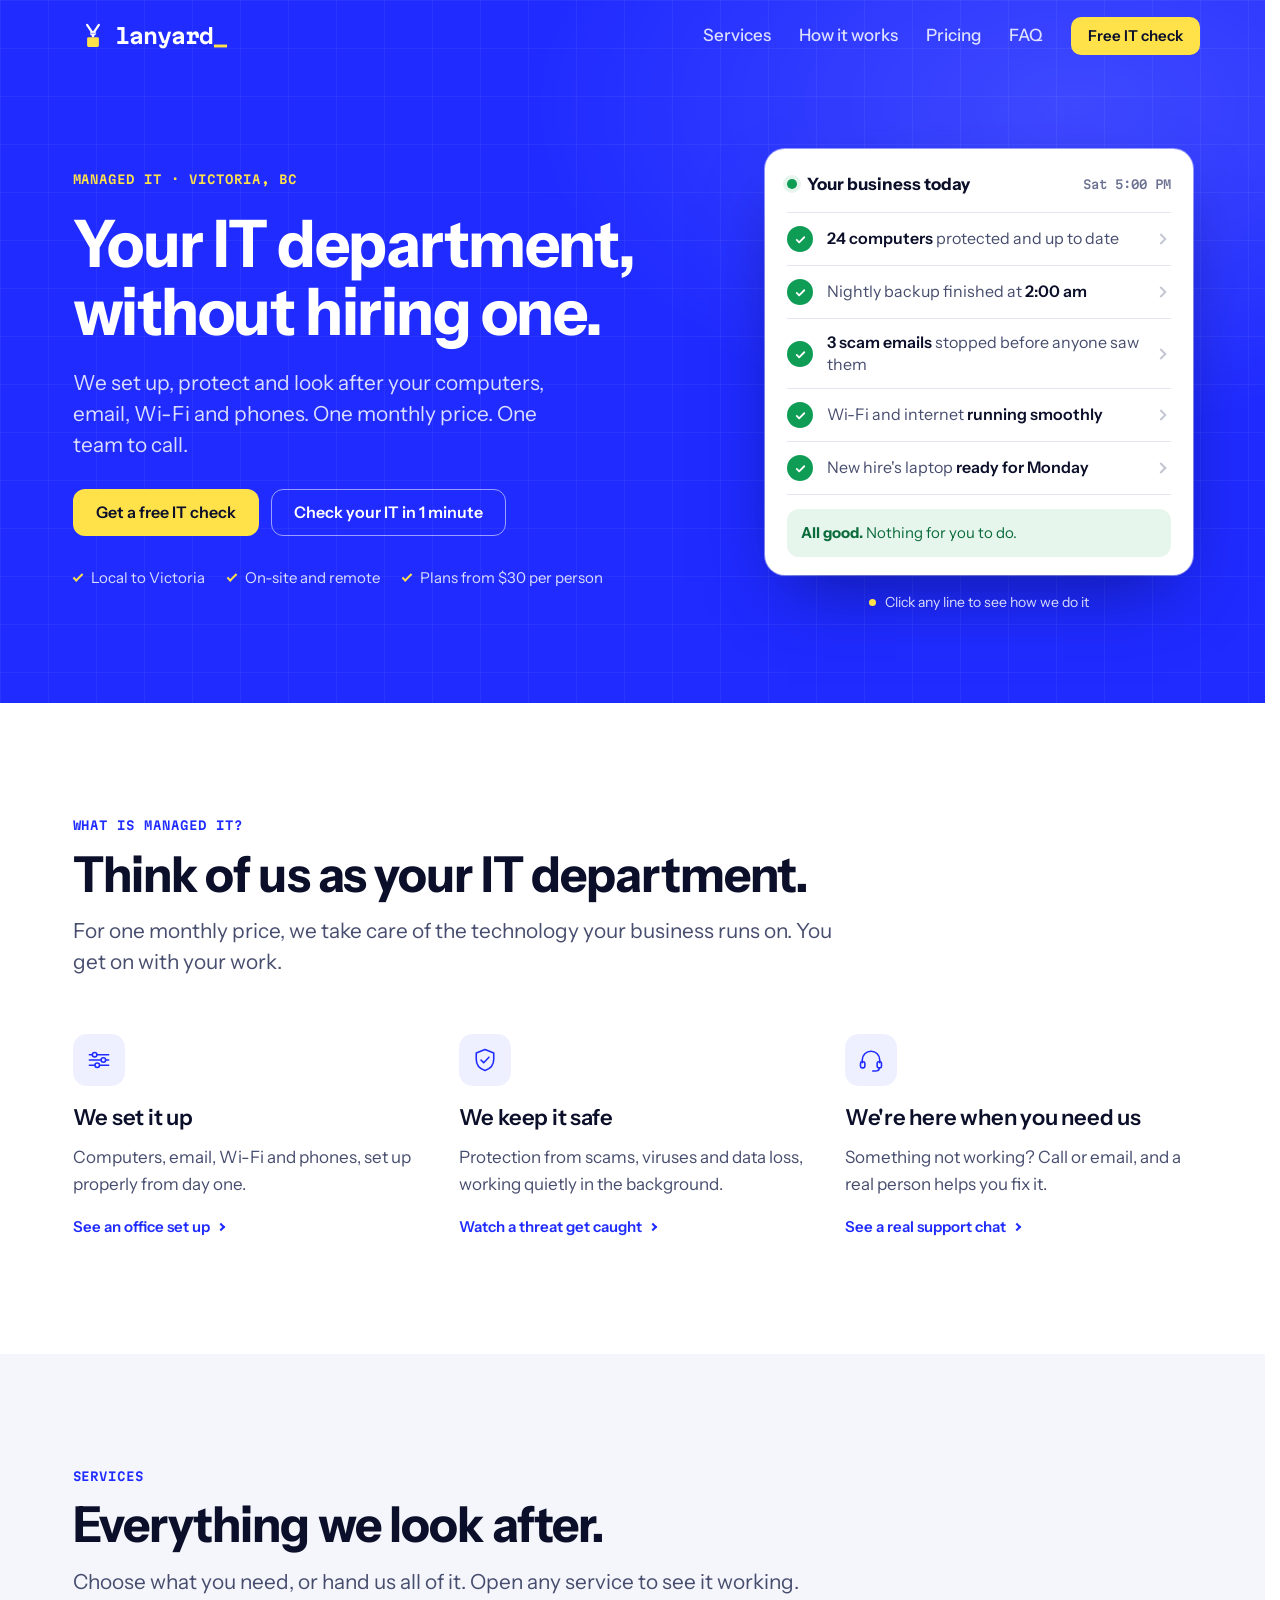
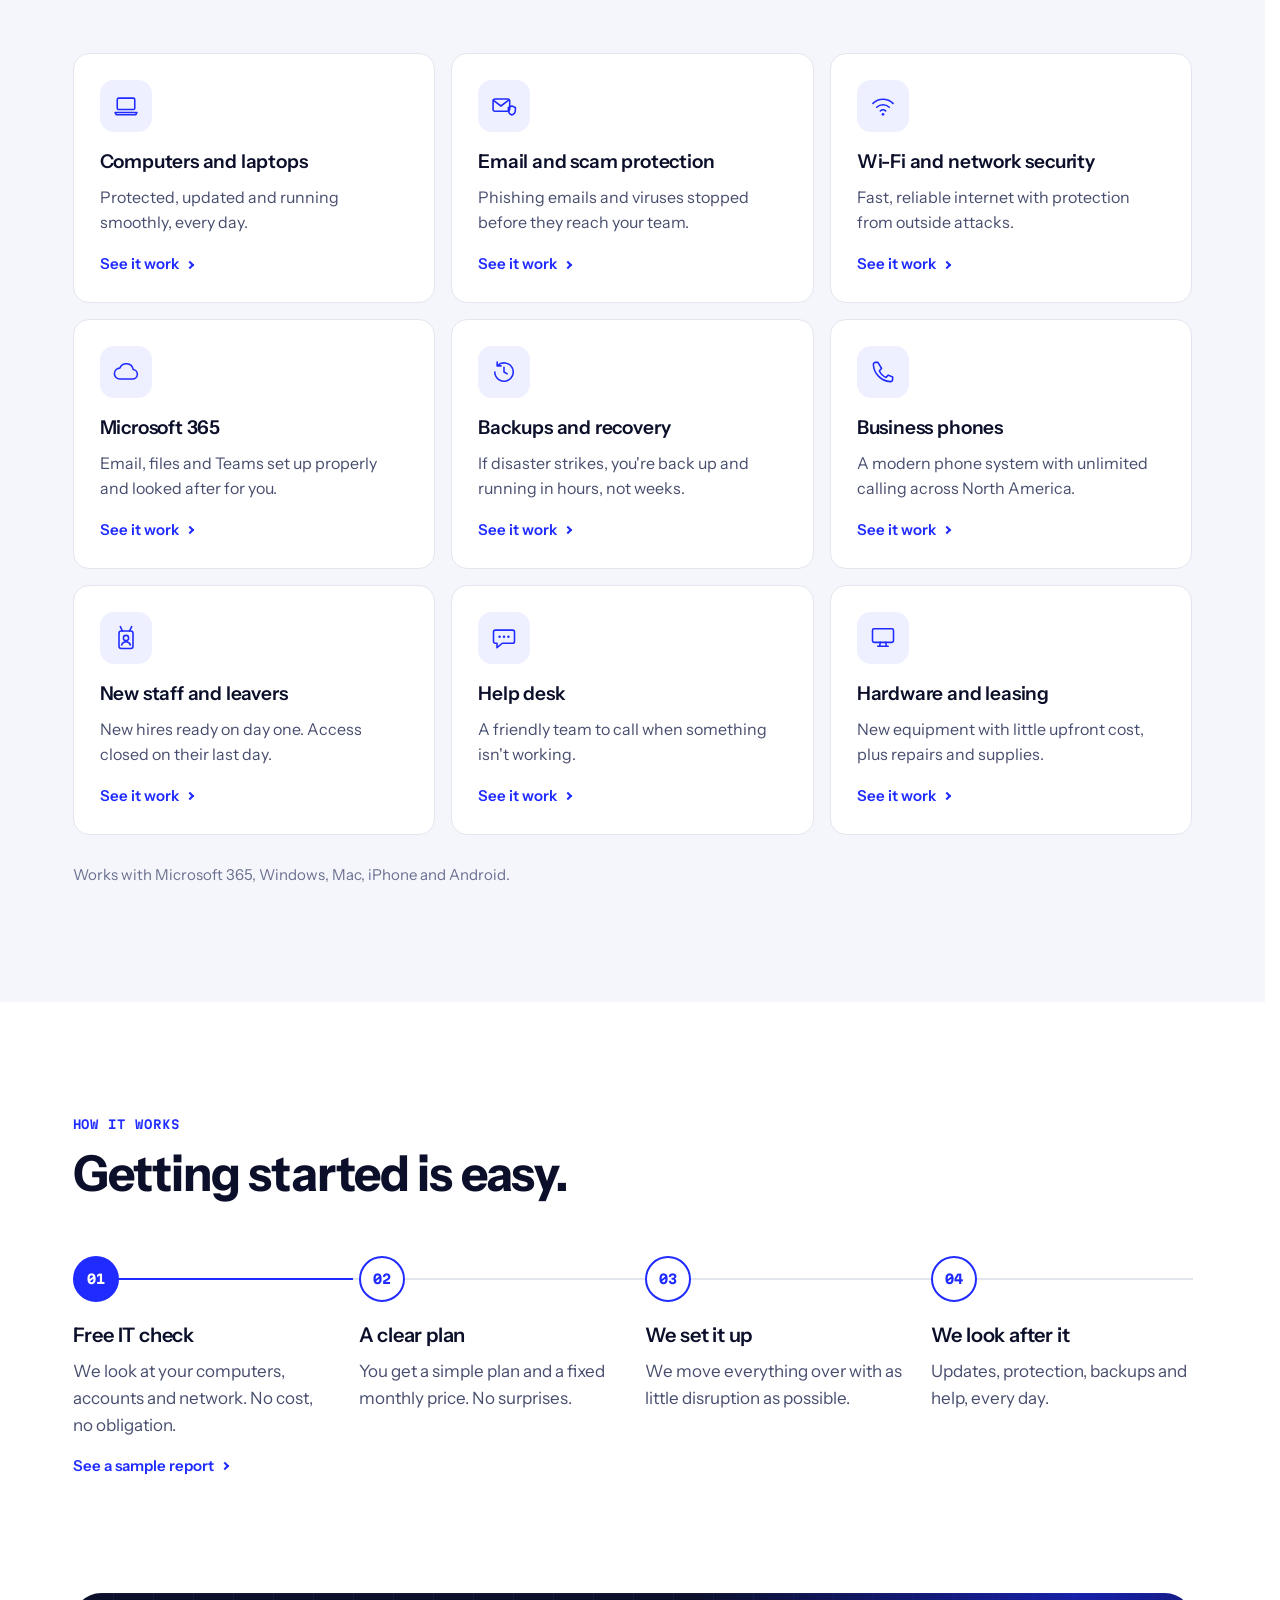
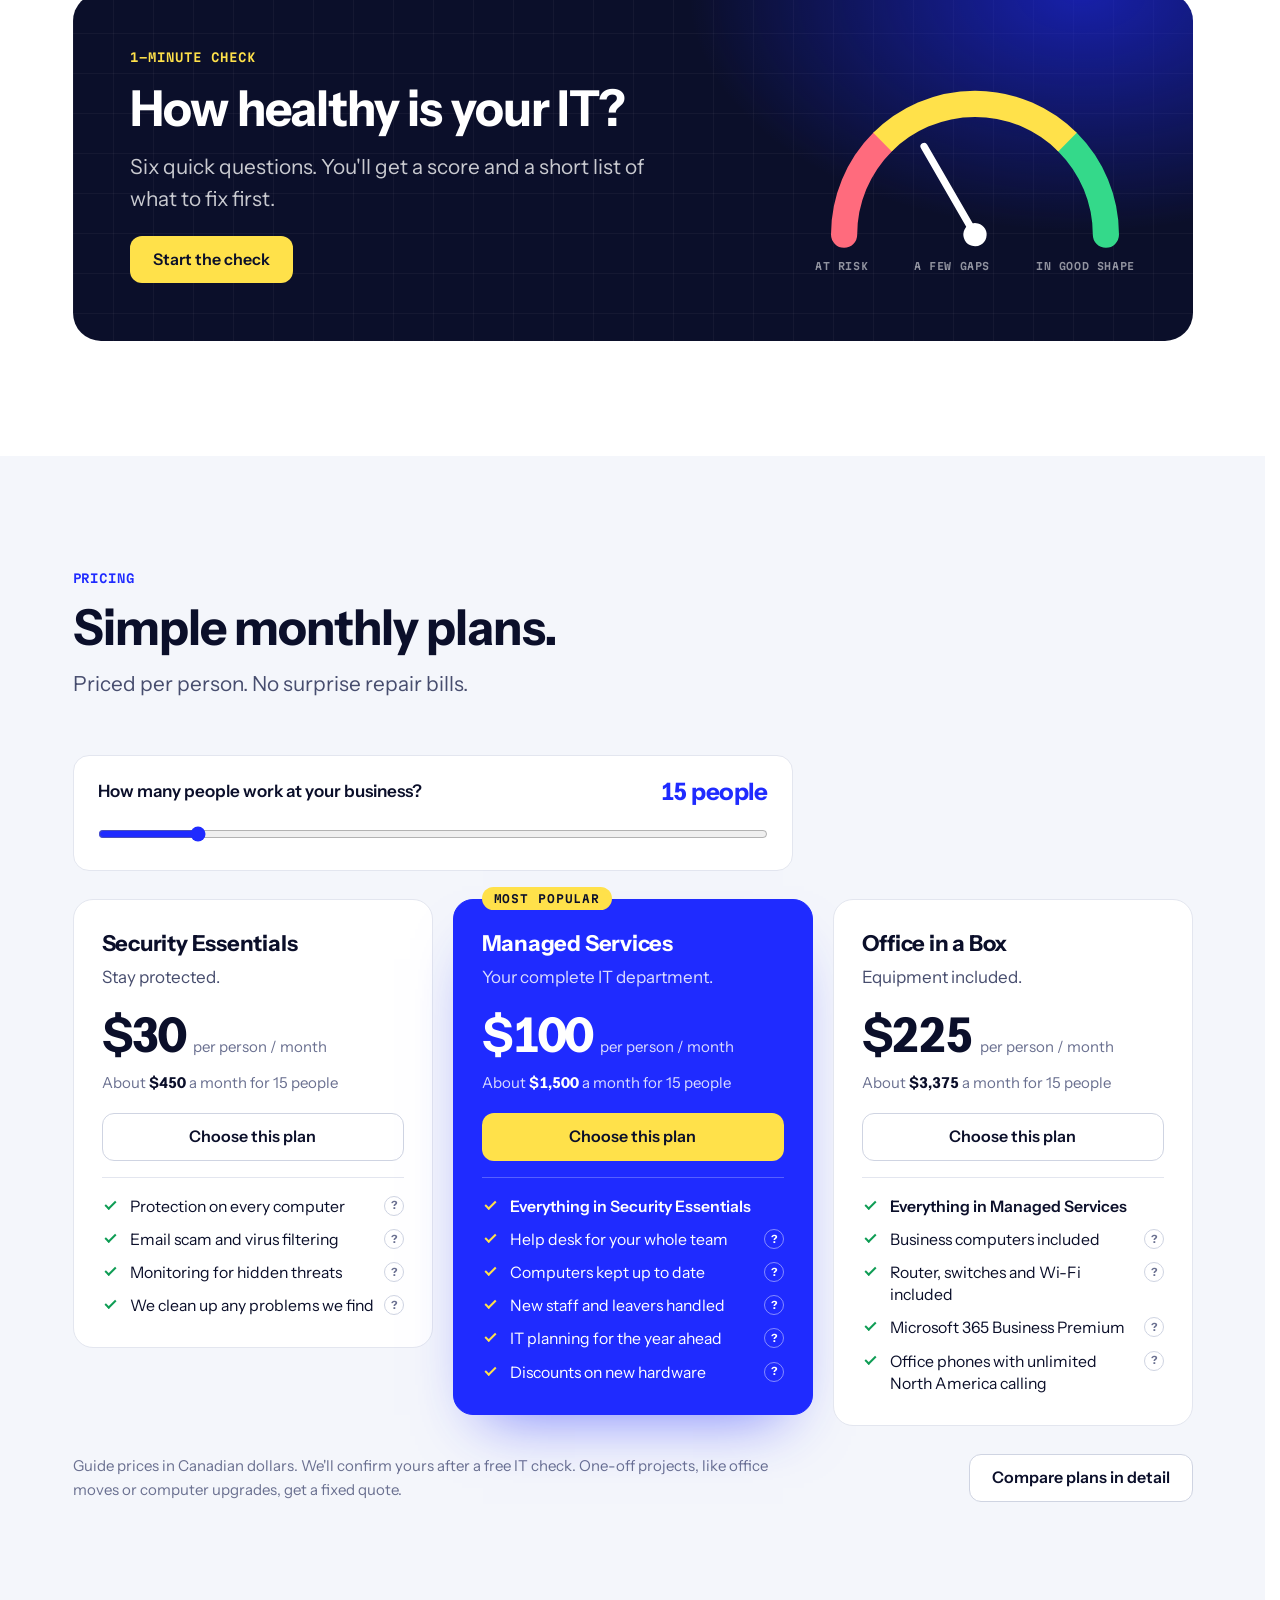
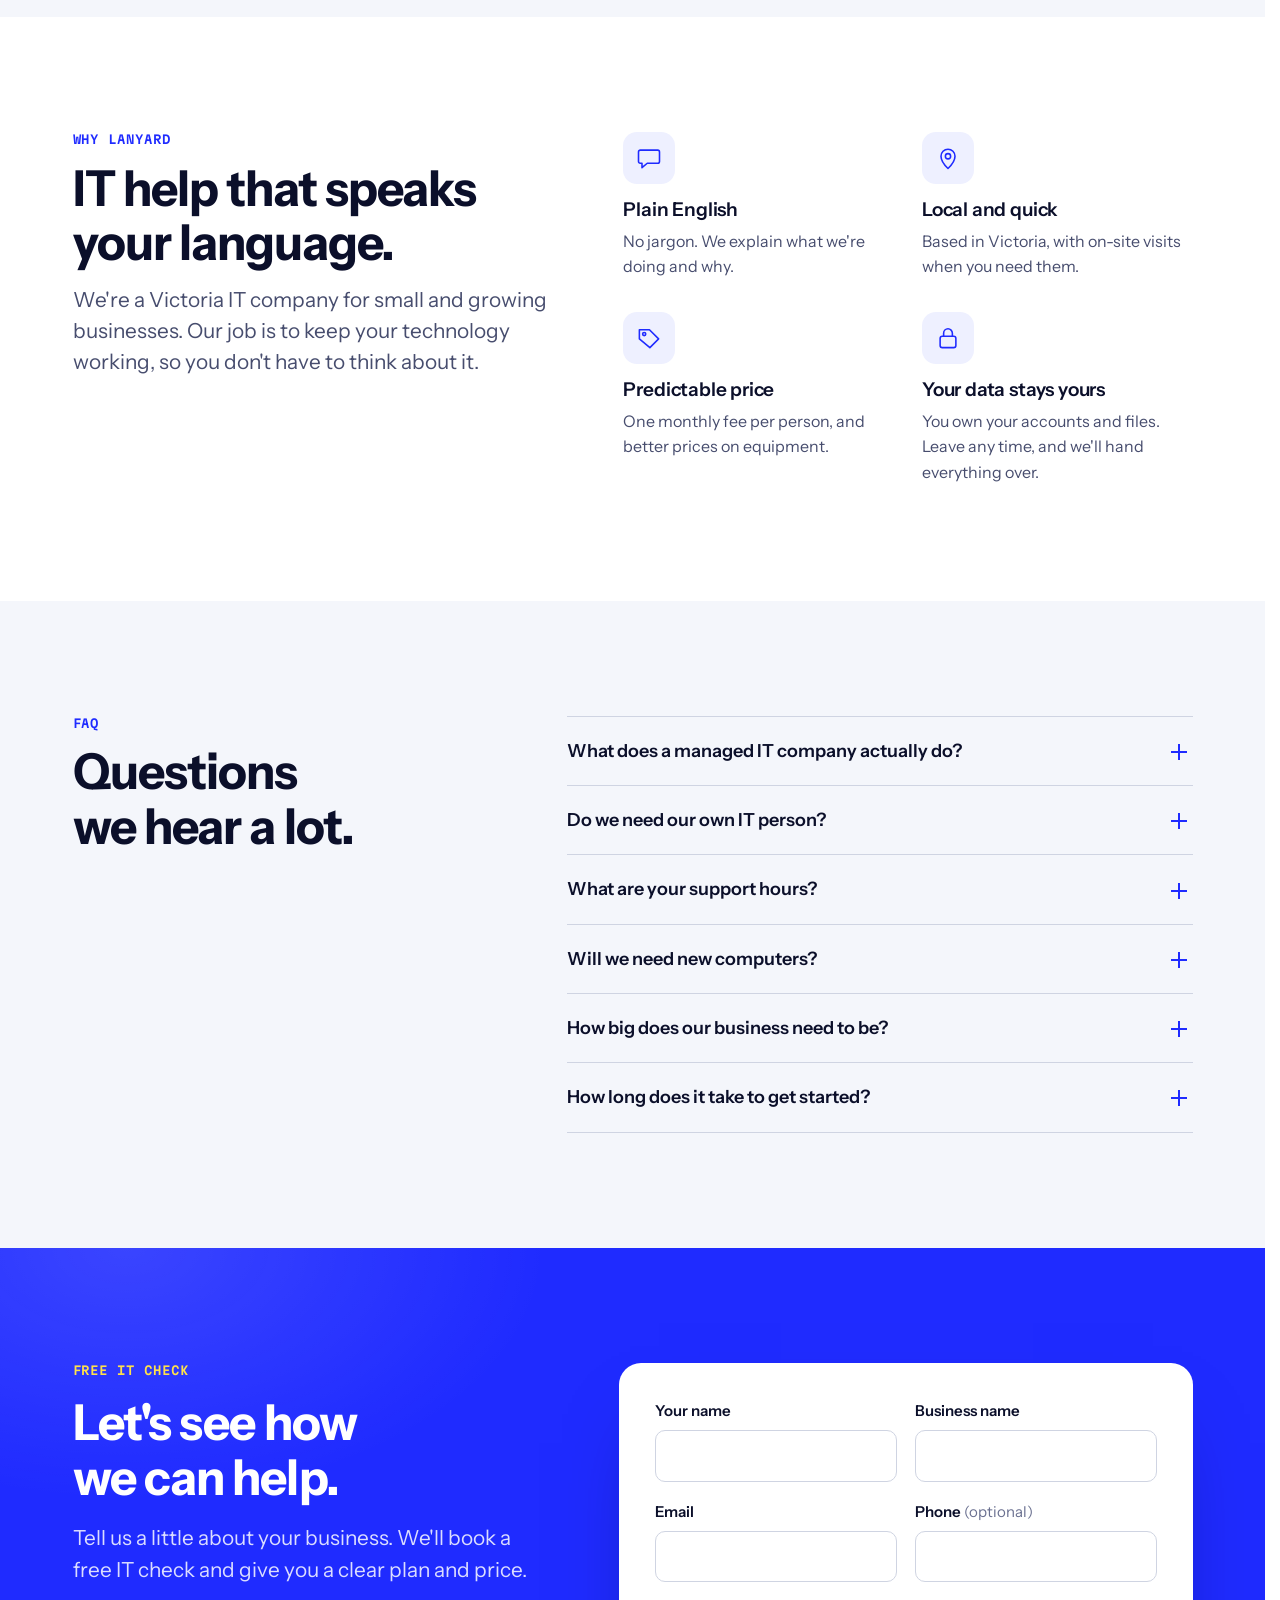
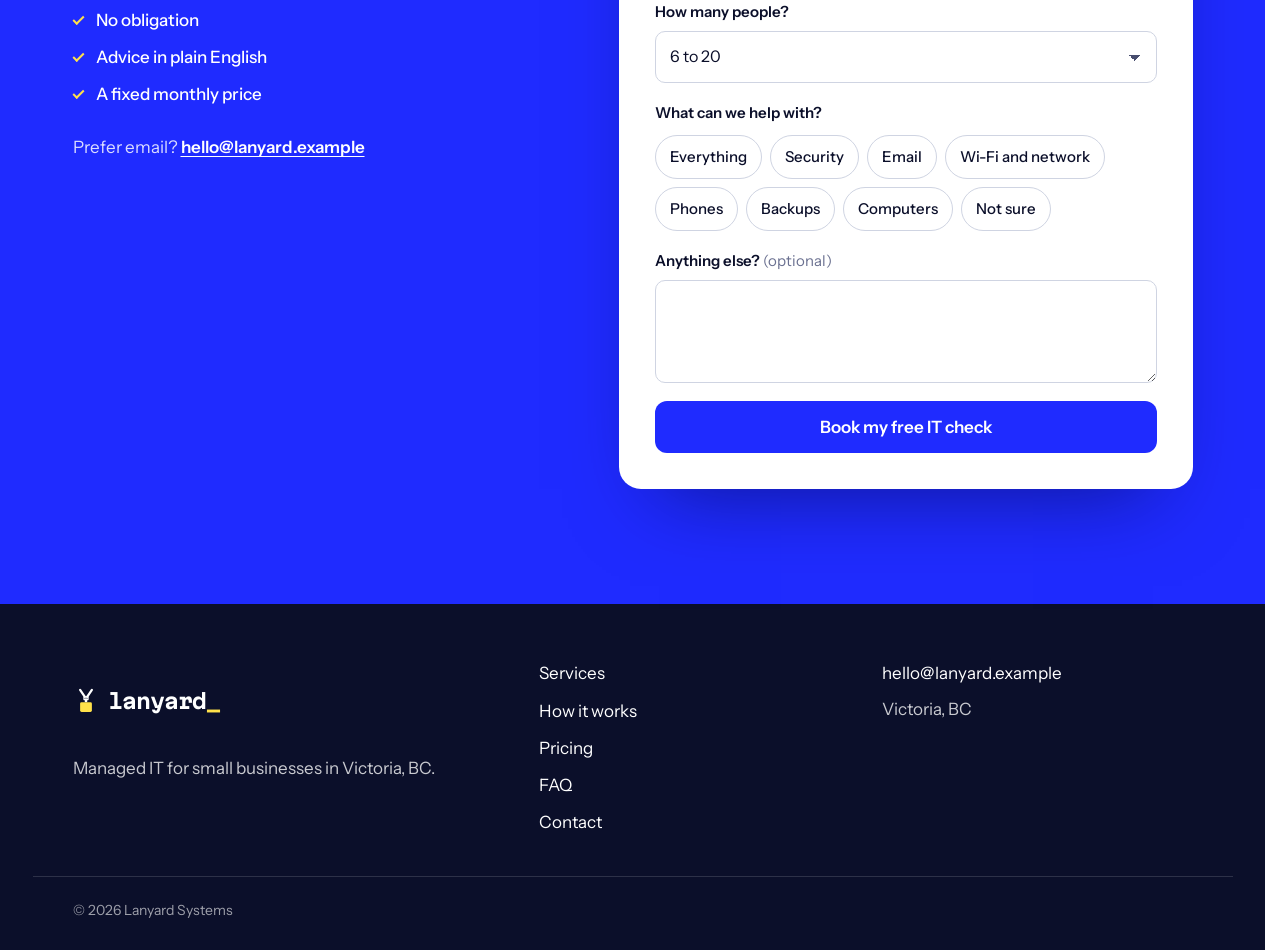
==== commit f00c38f2: "Add panels with live demos, a 1-minute IT check and plan tips The page stays simple at a glance; any" ====
--- a/index.html
+++ b/index.html
@@ -26,6 +26,9 @@
 <link rel="stylesheet" href="assets/css/main.css">
 <script src="assets/js/config.js" defer></script>
 <script src="assets/js/util.js" defer></script>
+<script src="assets/js/demos.js" defer></script>
+<script src="assets/js/modal.js" defer></script>
+<script src="assets/js/quiz.js" defer></script>
 <script src="assets/js/plans.js" defer></script>
 <script src="assets/js/contact.js" defer></script>
 <script src="assets/js/ui.js" defer></script>
@@ -84,7 +87,7 @@
       <p class="hero__lead">We set up, protect and look after your computers, email, Wi-Fi and phones. One monthly price. One team to call.</p>
       <div class="hero__ctas">
         <a class="btn btn--primary" href="#contact">Get a free IT check</a>
-        <a class="btn btn--ghost" href="#pricing">See pricing</a>
+        <a class="btn btn--ghost" href="#quiz" data-open="quiz">Check your IT in 1 minute</a>
       </div>
       <ul class="hero__trust">
         <li>Local to Victoria</li>
@@ -94,21 +97,22 @@
     </div>
 
     <div class="hero__visual">
-      <figure class="board" aria-label="Example of a normal day for a business we look after: computers protected, backup finished, scam emails blocked, Wi-Fi running and a new hire's laptop ready.">
+      <figure class="board">
         <div class="board__head">
           <span class="board__live" aria-hidden="true"></span>
           <b>Your business today</b>
           <span class="board__time" data-board-time>9:41 am</span>
         </div>
         <ul class="board__list">
-          <li class="board__item"><span class="board__ic" aria-hidden="true"><svg viewBox="0 0 20 20"><path d="M5 10.5l3.2 3.2L15 7"/></svg></span><span><b>24 computers</b> protected and up to date</span></li>
-          <li class="board__item"><span class="board__ic" aria-hidden="true"><svg viewBox="0 0 20 20"><path d="M5 10.5l3.2 3.2L15 7"/></svg></span><span>Nightly backup finished at <b>2:00 am</b></span></li>
-          <li class="board__item"><span class="board__ic" aria-hidden="true"><svg viewBox="0 0 20 20"><path d="M5 10.5l3.2 3.2L15 7"/></svg></span><span><b data-blocked>3 scam emails</b> stopped before anyone saw them</span></li>
-          <li class="board__item"><span class="board__ic" aria-hidden="true"><svg viewBox="0 0 20 20"><path d="M5 10.5l3.2 3.2L15 7"/></svg></span><span>Wi-Fi and internet <b>running smoothly</b></span></li>
-          <li class="board__item"><span class="board__ic" aria-hidden="true"><svg viewBox="0 0 20 20"><path d="M5 10.5l3.2 3.2L15 7"/></svg></span><span>New hire's laptop <b>ready for Monday</b></span></li>
+          <li><a class="board__item" href="#computers" data-open="computers"><span class="board__ic" aria-hidden="true"><svg viewBox="0 0 20 20"><path d="M5 10.5l3.2 3.2L15 7"/></svg></span><span class="board__txt"><b>24 computers</b> protected and up to date</span><span class="board__go" aria-hidden="true"></span></a></li>
+          <li><a class="board__item" href="#backups" data-open="backups"><span class="board__ic" aria-hidden="true"><svg viewBox="0 0 20 20"><path d="M5 10.5l3.2 3.2L15 7"/></svg></span><span class="board__txt">Nightly backup finished at <b>2:00 am</b></span><span class="board__go" aria-hidden="true"></span></a></li>
+          <li><a class="board__item" href="#email" data-open="email"><span class="board__ic" aria-hidden="true"><svg viewBox="0 0 20 20"><path d="M5 10.5l3.2 3.2L15 7"/></svg></span><span class="board__txt"><b data-blocked>3 scam emails</b> stopped before anyone saw them</span><span class="board__go" aria-hidden="true"></span></a></li>
+          <li><a class="board__item" href="#network" data-open="network"><span class="board__ic" aria-hidden="true"><svg viewBox="0 0 20 20"><path d="M5 10.5l3.2 3.2L15 7"/></svg></span><span class="board__txt">Wi-Fi and internet <b>running smoothly</b></span><span class="board__go" aria-hidden="true"></span></a></li>
+          <li><a class="board__item" href="#people" data-open="people"><span class="board__ic" aria-hidden="true"><svg viewBox="0 0 20 20"><path d="M5 10.5l3.2 3.2L15 7"/></svg></span><span class="board__txt">New hire's laptop <b>ready for Monday</b></span><span class="board__go" aria-hidden="true"></span></a></li>
         </ul>
-        <div class="board__foot"><b>All good.</b> Nothing for you to do.</div>
+        <figcaption class="board__foot"><b>All good.</b> Nothing for you to do.</figcaption>
       </figure>
+      <p class="board__hint" aria-hidden="true"><span><span class="on-mouse">Click</span><span class="on-touch">Tap</span> any line to see how we do it</span></p>
       <p class="board__toast" data-board-toast aria-hidden="true" hidden></p>
     </div>
   </div>
@@ -127,16 +131,19 @@
         <span class="pillar__ic" aria-hidden="true"><svg class="ic" viewBox="0 0 32 32"><path d="M5 10h22M5 16h22M5 22h22"/><circle class="ic__knob" cx="11" cy="10" r="2.6"/><circle class="ic__knob" cx="21" cy="16" r="2.6"/><circle class="ic__knob" cx="14" cy="22" r="2.6"/></svg></span>
         <h3>We set it up</h3>
         <p>Computers, email, Wi-Fi and phones, set up properly from day one.</p>
+        <a class="more" href="#hardware" data-open="hardware">See an office set up</a>
       </article>
       <article class="pillar">
         <span class="pillar__ic" aria-hidden="true"><svg class="ic" viewBox="0 0 32 32"><path d="M16 4l10 4v7c0 6.5-4.3 11-10 13-5.7-2-10-6.5-10-13V8z"/><path d="M11.5 16.2l3 3 6-6.4"/></svg></span>
         <h3>We keep it safe</h3>
         <p>Protection from scams, viruses and data loss, working quietly in the background.</p>
+        <a class="more" href="#security" data-open="security">Watch a threat get caught</a>
       </article>
       <article class="pillar">
         <span class="pillar__ic" aria-hidden="true"><svg class="ic" viewBox="0 0 32 32"><path d="M6 19v-3a10 10 0 0 1 20 0v3"/><rect x="4" y="18" width="5" height="7" rx="1.8"/><rect x="23" y="18" width="5" height="7" rx="1.8"/><path d="M25.5 25c0 2.4-2.2 3.5-5 3.5H18"/></svg></span>
         <h3>We're here when you need us</h3>
         <p>Something not working? Call or email, and a real person helps you fix it.</p>
+        <a class="more" href="#helpdesk" data-open="helpdesk">See a real support chat</a>
       </article>
     </div>
   </div>
@@ -148,54 +155,63 @@
     <header class="section__head">
       <p class="eyebrow">Services</p>
       <h2 id="services-title">Everything we look after.</h2>
-      <p class="section__lead">Choose what you need, or hand us all of it.</p>
+      <p class="section__lead">Choose what you need, or hand us all of it. Open any service to see it working.</p>
     </header>
     <ul class="services">
-      <li class="service">
+      <li><a class="service" href="#computers" data-open="computers">
         <span class="service__ic" aria-hidden="true"><svg class="ic" viewBox="0 0 32 32"><rect x="6" y="7" width="20" height="13" rx="1.5"/><path d="M3.5 23.5h25l-1.5 2.5h-22z"/></svg></span>
         <h3>Computers and laptops</h3>
         <p>Protected, updated and running smoothly, every day.</p>
-      </li>
-      <li class="service">
+        <span class="service__more" aria-hidden="true">See it work</span>
+      </a></li>
+      <li><a class="service" href="#email" data-open="email">
         <span class="service__ic" aria-hidden="true"><svg class="ic" viewBox="0 0 32 32"><rect x="3.5" y="8" width="19" height="14" rx="2"/><path d="M4 9.5l8.5 6.5 8.5-6.5"/><path d="M25 16l4 1.6v3.2c0 2.8-1.7 4.6-4 5.4-2.3-.8-4-2.6-4-5.4v-3.2z"/></svg></span>
         <h3>Email and scam protection</h3>
         <p>Phishing emails and viruses stopped before they reach your team.</p>
-      </li>
-      <li class="service">
+        <span class="service__more" aria-hidden="true">See it work</span>
+      </a></li>
+      <li><a class="service" href="#network" data-open="network">
         <span class="service__ic" aria-hidden="true"><svg class="ic" viewBox="0 0 32 32"><path d="M4.5 13a16.5 16.5 0 0 1 23 0M8.8 17.4a10.5 10.5 0 0 1 14.4 0M13 21.6a4.6 4.6 0 0 1 6 0"/><circle class="ic__dot" cx="16" cy="25.5" r="1.5"/></svg></span>
         <h3>Wi-Fi and network security</h3>
         <p>Fast, reliable internet with protection from outside attacks.</p>
-      </li>
-      <li class="service">
+        <span class="service__more" aria-hidden="true">See it work</span>
+      </a></li>
+      <li><a class="service" href="#m365" data-open="m365">
         <span class="service__ic" aria-hidden="true"><svg class="ic" viewBox="0 0 32 32"><path d="M9 24h14.5a5.5 5.5 0 0 0 .7-10.95A8 8 0 0 0 8.9 11.6 6.2 6.2 0 0 0 9 24z"/></svg></span>
         <h3>Microsoft 365</h3>
         <p>Email, files and Teams set up properly and looked after for you.</p>
-      </li>
-      <li class="service">
+        <span class="service__more" aria-hidden="true">See it work</span>
+      </a></li>
+      <li><a class="service" href="#backups" data-open="backups">
         <span class="service__ic" aria-hidden="true"><svg class="ic" viewBox="0 0 32 32"><path d="M5.5 16a10.5 10.5 0 1 0 3.1-7.4"/><path d="M8.2 4.6v4.4h4.4"/><path d="M16 10.5V16l3.6 2.2"/></svg></span>
         <h3>Backups and recovery</h3>
         <p>If disaster strikes, you're back up and running in hours, not weeks.</p>
-      </li>
-      <li class="service">
+        <span class="service__more" aria-hidden="true">See it work</span>
+      </a></li>
+      <li><a class="service" href="#phones" data-open="phones">
         <span class="service__ic" aria-hidden="true"><svg class="ic" viewBox="0 0 32 32"><path d="M10.2 5H7.5A2.5 2.5 0 0 0 5 7.7C5.6 18 14 26.4 24.3 27a2.5 2.5 0 0 0 2.7-2.5v-2.7l-5-2.2-2.6 2.6a14 14 0 0 1-7.6-7.6l2.6-2.6z"/></svg></span>
         <h3>Business phones</h3>
         <p>A modern phone system with unlimited calling across North America.</p>
-      </li>
-      <li class="service">
+        <span class="service__more" aria-hidden="true">See it work</span>
+      </a></li>
+      <li><a class="service" href="#people" data-open="people">
         <span class="service__ic" aria-hidden="true"><svg class="ic" viewBox="0 0 32 32"><path d="M12 8 9.5 3M20 8l2.5-5"/><rect x="8" y="8" width="16" height="20" rx="2.5"/><circle cx="16" cy="16" r="3"/><path d="M11 24c.8-2.4 2.8-3.7 5-3.7s4.2 1.3 5 3.7"/></svg></span>
         <h3>New staff and leavers</h3>
         <p>New hires ready on day one. Access closed on their last day.</p>
-      </li>
-      <li class="service">
+        <span class="service__more" aria-hidden="true">See it work</span>
+      </a></li>
+      <li><a class="service" href="#helpdesk" data-open="helpdesk">
         <span class="service__ic" aria-hidden="true"><svg class="ic" viewBox="0 0 32 32"><path d="M6 7h20a2 2 0 0 1 2 2v11a2 2 0 0 1-2 2H14l-6 5v-5H6a2 2 0 0 1-2-2V9a2 2 0 0 1 2-2z"/><circle class="ic__dot" cx="11" cy="14.5" r="1.4"/><circle class="ic__dot" cx="16" cy="14.5" r="1.4"/><circle class="ic__dot" cx="21" cy="14.5" r="1.4"/></svg></span>
         <h3>Help desk</h3>
         <p>A friendly team to call when something isn't working.</p>
-      </li>
-      <li class="service">
+        <span class="service__more" aria-hidden="true">See it work</span>
+      </a></li>
+      <li><a class="service" href="#hardware" data-open="hardware">
         <span class="service__ic" aria-hidden="true"><svg class="ic" viewBox="0 0 32 32"><rect x="4" y="5.5" width="24" height="15.5" rx="1.8"/><path d="M13 21l-1 4.5h8l-1-4.5M10 25.5h12"/></svg></span>
         <h3>Hardware and leasing</h3>
         <p>New equipment with little upfront cost, plus repairs and supplies.</p>
-      </li>
+        <span class="service__more" aria-hidden="true">See it work</span>
+      </a></li>
     </ul>
     <p class="works-with">Works with Microsoft 365, Windows, Mac, iPhone and Android.</p>
   </div>
@@ -213,6 +229,7 @@
         <span class="step__n">01</span>
         <h3>Free IT check</h3>
         <p>We look at your computers, accounts and network. No cost, no obligation.</p>
+        <a class="more" href="#report" data-open="report">See a sample report</a>
       </li>
       <li class="step">
         <span class="step__n">02</span>
@@ -233,6 +250,30 @@
   </div>
 </section>
 
+<!-- QUIZ BAND -->
+<section class="quizband" aria-labelledby="quiz-title">
+  <div class="wrap">
+    <div class="quizband__in">
+      <div class="quizband__copy">
+        <p class="eyebrow eyebrow--light">1-minute check</p>
+        <h2 id="quiz-title">How healthy is your IT?</h2>
+        <p>Six quick questions. You'll get a score and a short list of what to fix first.</p>
+        <a class="btn btn--primary" href="#quiz" data-open="quiz">Start the check</a>
+      </div>
+      <div class="quizband__art" aria-hidden="true">
+        <svg class="gauge gauge--deco" viewBox="0 0 220 128" focusable="false">
+          <path class="gauge__track" d="M20 118a90 90 0 0 1 180 0"/>
+          <path class="gauge__seg gauge__seg--bad" d="M20 118a90 90 0 0 1 26.4-63.6"/>
+          <path class="gauge__seg gauge__seg--good" d="M173.6 54.4A90 90 0 0 1 200 118"/>
+          <path class="gauge__seg gauge__seg--mid" d="M46.4 54.4A90 90 0 0 1 173.6 54.4"/>
+          <g class="gauge__needle"><path d="M110 118 110 48"/><circle cx="110" cy="118" r="8"/></g>
+        </svg>
+        <p class="quizband__scale"><span>At risk</span><span>A few gaps</span><span>In good shape</span></p>
+      </div>
+    </div>
+  </div>
+</section>
+
 <!-- PRICING -->
 <section class="section section--alt" id="pricing" aria-labelledby="pricing-title">
   <div class="wrap">
@@ -256,10 +297,10 @@
         <p class="plan__total">About <b data-total>$450</b> a month for <span data-seats-n>15 people</span></p>
         <a class="btn btn--outline plan__btn" href="#contact" data-plan="Security Essentials">Choose this plan</a>
         <ul class="plan__list">
-          <li>Protection on every computer</li>
-          <li>Email scam and virus filtering</li>
-          <li>Monitoring for hidden threats</li>
-          <li>We clean up any problems we find</li>
+          <li>Protection on every computer <button class="tip-btn" type="button" data-tip="Business antivirus that we watch over, not just install and forget." aria-label="What does protection on every computer mean?">?</button></li>
+          <li>Email scam and virus filtering <button class="tip-btn" type="button" data-tip="Every email is checked for scams, fake invoices and viruses before it reaches an inbox." aria-label="What does email scam and virus filtering mean?">?</button></li>
+          <li>Monitoring for hidden threats <button class="tip-btn" type="button" data-tip="We actively look for threats that slip past antivirus and hide on computers." aria-label="What does monitoring for hidden threats mean?">?</button></li>
+          <li>We clean up any problems we find <button class="tip-btn" type="button" data-tip="If something does get through, we remove it, automatically or by hand." aria-label="What does cleaning up problems mean?">?</button></li>
         </ul>
       </article>
       <article class="plan plan--main" data-tier="managed" data-price="100">
@@ -271,11 +312,11 @@
         <a class="btn btn--primary plan__btn" href="#contact" data-plan="Managed Services">Choose this plan</a>
         <ul class="plan__list">
           <li class="plan__inc">Everything in Security Essentials</li>
-          <li>Help desk for your whole team</li>
-          <li>Computers kept up to date</li>
-          <li>New staff and leavers handled</li>
-          <li>IT planning for the year ahead</li>
-          <li>Discounts on new hardware</li>
+          <li>Help desk for your whole team <button class="tip-btn" type="button" data-tip="Anyone on your team can call or email us when something isn't working." aria-label="What does the help desk include?">?</button></li>
+          <li>Computers kept up to date <button class="tip-btn" type="button" data-tip="Updates install automatically, tested on a few computers before everyone gets them." aria-label="What does keeping computers up to date mean?">?</button></li>
+          <li>New staff and leavers handled <button class="tip-btn" type="button" data-tip="Accounts, email and a laptop ready on day one. Access closed on the last day." aria-label="What does handling new staff and leavers mean?">?</button></li>
+          <li>IT planning for the year ahead <button class="tip-btn" type="button" data-tip="A yearly plan for what to replace, upgrade and budget for, so nothing catches you off guard." aria-label="What does IT planning mean?">?</button></li>
+          <li>Discounts on new hardware <button class="tip-btn" type="button" data-tip="Better prices on computers and equipment through our suppliers." aria-label="How do hardware discounts work?">?</button></li>
         </ul>
       </article>
       <article class="plan" data-tier="office" data-price="225">
@@ -286,14 +327,17 @@
         <a class="btn btn--outline plan__btn" href="#contact" data-plan="Office in a Box">Choose this plan</a>
         <ul class="plan__list">
           <li class="plan__inc">Everything in Managed Services</li>
-          <li>Business computers included</li>
-          <li>Router, switches and Wi-Fi included</li>
-          <li>Microsoft 365 Business Premium</li>
-          <li>Office phones with unlimited North America calling</li>
+          <li>Business computers included <button class="tip-btn" type="button" data-tip="Business laptops or desktops for your team, replaced on a schedule." aria-label="What computers are included?">?</button></li>
+          <li>Router, switches and Wi-Fi included <button class="tip-btn" type="button" data-tip="All the network equipment for your office, installed and looked after." aria-label="What network equipment is included?">?</button></li>
+          <li>Microsoft 365 Business Premium <button class="tip-btn" type="button" data-tip="Email, Word, Excel, Teams and file storage, with extra security built in." aria-label="What is Microsoft 365 Business Premium?">?</button></li>
+          <li>Office phones with unlimited North America calling <button class="tip-btn" type="button" data-tip="A modern phone system that rings on desk phones, laptops and mobiles." aria-label="What phone system is included?">?</button></li>
         </ul>
       </article>
     </div>
-    <p class="plans__note">Guide prices in Canadian dollars. Every business is different, so we'll confirm yours after a free IT check. One-off projects, like office moves or computer upgrades, get a fixed quote.</p>
+    <div class="plans__foot">
+      <p class="plans__note">Guide prices in Canadian dollars. We'll confirm yours after a free IT check. One-off projects, like office moves or computer upgrades, get a fixed quote.</p>
+      <a class="btn btn--outline" href="#compare" data-open="compare">Compare plans in detail</a>
+    </div>
   </div>
 </section>
 
@@ -467,5 +511,307 @@
     <p>© <span data-year>2026</span> Lanyard Systems</p>
   </div>
 </footer>
+
+<!-- One dialog, filled from the templates below -->
+<dialog class="sheet" data-sheet aria-labelledby="sheet-title">
+  <div class="sheet__grab" data-sheet-grab aria-hidden="true"><span></span></div>
+  <button class="sheet__close" type="button" data-sheet-close aria-label="Close"><svg viewBox="0 0 20 20" aria-hidden="true"><path d="M5 5l10 10M15 5 5 15"/></svg></button>
+  <div class="sheet__body" data-sheet-body></div>
+</dialog>
+<div class="tip" data-tip-pop popover="auto" role="note"></div>
+
+<!-- ===== Modal content ===== -->
+<template id="tpl-computers" data-demo="computers" data-group="services" data-need="Computers">
+  <div class="sv">
+    <div class="sv__main">
+      <span class="sv__ic" aria-hidden="true"><svg class="ic" viewBox="0 0 32 32"><rect x="6" y="7" width="20" height="13" rx="1.5"/><path d="M3.5 23.5h25l-1.5 2.5h-22z"/></svg></span>
+      <h2 class="sv__title" data-sheet-title>Computers and laptops</h2>
+      <p class="sv__lead">Every computer in your business kept safe, updated and working, without anyone having to think about it.</p>
+      <ul class="sv__list">
+        <li>Security updates installed automatically, a few computers first, then everyone</li>
+        <li>Every laptop encrypted, so a stolen one doesn't mean stolen files</li>
+        <li>Lost or stolen? We lock and wipe it remotely</li>
+        <li>A live list of every device and who has it</li>
+      </ul>
+      <p class="sv__tools"><span>Tools we use</span>Microsoft Intune · Windows Autopilot · Apple Business Manager</p>
+      <div class="sv__ctas"><a class="btn btn--blue" href="#contact" data-cta>Get this for your business</a></div>
+    </div>
+    <div class="sv__side">
+      <div class="demo" data-demo-mount></div>
+      <p class="demo__cap">A security update rolls out to a small test group first, then everyone else. Switch to see what happens when nobody manages it. The yellow square is your computer.</p>
+    </div>
+  </div>
+</template>
+
+<template id="tpl-email" data-demo="email" data-group="services" data-need="Email">
+  <div class="sv">
+    <div class="sv__main">
+      <span class="sv__ic" aria-hidden="true"><svg class="ic" viewBox="0 0 32 32"><rect x="3.5" y="8" width="19" height="14" rx="2"/><path d="M4 9.5l8.5 6.5 8.5-6.5"/><path d="M25 16l4 1.6v3.2c0 2.8-1.7 4.6-4 5.4-2.3-.8-4-2.6-4-5.4v-3.2z"/></svg></span>
+      <h2 class="sv__title" data-sheet-title>Email and scam protection</h2>
+      <p class="sv__lead">Most cyber attacks start with an email. We stop the bad ones before your team ever sees them.</p>
+      <ul class="sv__list">
+        <li>Every email scanned for scams, fake invoices and viruses</li>
+        <li>Links checked before anyone can click them</li>
+        <li>Anything suspicious held aside for review</li>
+        <li>Short, friendly training so your team can spot what slips through</li>
+      </ul>
+      <p class="sv__tools"><span>Tools we use</span>Microsoft Defender for Office 365 · email filtering</p>
+      <div class="sv__ctas"><a class="btn btn--blue" href="#contact" data-cta>Get this for your business</a></div>
+    </div>
+    <div class="sv__side">
+      <div class="demo" data-demo-mount></div>
+      <p class="demo__cap">An email that looks like it's from Microsoft, but isn't. It's caught and held aside before anyone opens it. Select "See why" for the warning signs.</p>
+    </div>
+  </div>
+</template>
+
+<template id="tpl-network" data-demo="network" data-group="services" data-need="Wi-Fi and network">
+  <div class="sv">
+    <div class="sv__main">
+      <span class="sv__ic" aria-hidden="true"><svg class="ic" viewBox="0 0 32 32"><path d="M4.5 13a16.5 16.5 0 0 1 23 0M8.8 17.4a10.5 10.5 0 0 1 14.4 0M13 21.6a4.6 4.6 0 0 1 6 0"/><circle class="ic__dot" cx="16" cy="25.5" r="1.5"/></svg></span>
+      <h2 class="sv__title" data-sheet-title>Wi-Fi and network security</h2>
+      <p class="sv__lead">Fast, reliable internet for your team, with a business firewall standing guard between your office and the internet.</p>
+      <ul class="sv__list">
+        <li>A business firewall that blocks attacks around the clock</li>
+        <li>Strong Wi-Fi in every corner, and a separate one for guests</li>
+        <li>Cabling and network setup for new or growing offices</li>
+        <li>A free network risk check to start</li>
+      </ul>
+      <p class="sv__tools"><span>Tools we use</span>Fortinet · Cisco Meraki</p>
+      <div class="sv__ctas"><a class="btn btn--blue" href="#contact" data-cta>Get this for your business</a></div>
+    </div>
+    <div class="sv__side">
+      <div class="demo" data-demo-mount></div>
+      <p class="demo__cap">Everyday traffic (blue) flows through to your office. Attacks (red) are stopped at the firewall. Try one yourself.</p>
+    </div>
+  </div>
+</template>
+
+<template id="tpl-m365" data-demo="m365" data-group="services" data-need="Email">
+  <div class="sv">
+    <div class="sv__main">
+      <span class="sv__ic" aria-hidden="true"><svg class="ic" viewBox="0 0 32 32"><path d="M9 24h14.5a5.5 5.5 0 0 0 .7-10.95A8 8 0 0 0 8.9 11.6 6.2 6.2 0 0 0 9 24z"/></svg></span>
+      <h2 class="sv__title" data-sheet-title>Microsoft 365</h2>
+      <p class="sv__lead">Email, calendars, files and Teams, set up properly and looked after for you.</p>
+      <ul class="sv__list">
+        <li>Your email and files moved over, with nothing lost</li>
+        <li>Shared calendars, inboxes and Teams set up for how you work</li>
+        <li>Licences managed, so you only pay for what you use</li>
+        <li>A phone code at sign-in, so a stolen password isn't enough</li>
+      </ul>
+      <p class="sv__tools"><span>Tools we use</span>Microsoft 365 · Exchange · SharePoint · Teams</p>
+      <div class="sv__ctas"><a class="btn btn--blue" href="#contact" data-cta>Get this for your business</a></div>
+    </div>
+    <div class="sv__side">
+      <div class="demo" data-demo-mount></div>
+      <p class="demo__cap">A small office moving to Microsoft 365 over a weekend. Drag the timeline to see each step. On Monday, everything is where it should be.</p>
+    </div>
+  </div>
+</template>
+
+<template id="tpl-backups" data-demo="backups" data-group="services" data-need="Backups">
+  <div class="sv">
+    <div class="sv__main">
+      <span class="sv__ic" aria-hidden="true"><svg class="ic" viewBox="0 0 32 32"><path d="M5.5 16a10.5 10.5 0 1 0 3.1-7.4"/><path d="M8.2 4.6v4.4h4.4"/><path d="M16 10.5V16l3.6 2.2"/></svg></span>
+      <h2 class="sv__title" data-sheet-title>Backups and recovery</h2>
+      <p class="sv__lead">A deleted file, a dead laptop or a ransomware attack? You're back up and running in hours, not weeks.</p>
+      <ul class="sv__list">
+        <li>Automatic backups, every night or every hour</li>
+        <li>Copies kept off-site, safe from fire, flood and theft</li>
+        <li>We test restores, so you know the backups actually work</li>
+        <li>A written plan for your worst day</li>
+      </ul>
+      <p class="sv__tools"><span>Tools we use</span>Acronis · Microsoft 365 backup</p>
+      <div class="sv__ctas"><a class="btn btn--blue" href="#contact" data-cta>Get this for your business</a></div>
+    </div>
+    <div class="sv__side">
+      <div class="demo" data-demo-mount></div>
+      <p class="demo__cap">A spreadsheet deleted by accident at 1:58 pm, restored from the 1:00 pm backup in about two minutes. Pick any other backup to restore that version.</p>
+    </div>
+  </div>
+</template>
+
+<template id="tpl-phones" data-demo="phones" data-group="services" data-need="Phones">
+  <div class="sv">
+    <div class="sv__main">
+      <span class="sv__ic" aria-hidden="true"><svg class="ic" viewBox="0 0 32 32"><path d="M10.2 5H7.5A2.5 2.5 0 0 0 5 7.7C5.6 18 14 26.4 24.3 27a2.5 2.5 0 0 0 2.7-2.5v-2.7l-5-2.2-2.6 2.6a14 14 0 0 1-7.6-7.6l2.6-2.6z"/></svg></span>
+      <h2 class="sv__title" data-sheet-title>Business phones</h2>
+      <p class="sv__lead">A modern phone system for your office and your mobile, with unlimited calling across North America.</p>
+      <ul class="sv__list">
+        <li>Keep your existing phone numbers</li>
+        <li>A greeting that sends callers to the right person</li>
+        <li>Calls ring on desk phones, laptops and mobiles</li>
+        <li>Voicemail that arrives in your email</li>
+      </ul>
+      <p class="sv__tools"><span>Tools we use</span>3CX</p>
+      <div class="sv__ctas"><a class="btn btn--blue" href="#contact" data-cta>Get this for your business</a></div>
+    </div>
+    <div class="sv__side">
+      <div class="demo" data-demo-mount></div>
+      <p class="demo__cap">A customer calls, presses 1 for sales, and is connected in three seconds. Press a key to try it.</p>
+    </div>
+  </div>
+</template>
+
+<template id="tpl-people" data-demo="people" data-group="services" data-need="Everything">
+  <div class="sv">
+    <div class="sv__main">
+      <span class="sv__ic" aria-hidden="true"><svg class="ic" viewBox="0 0 32 32"><path d="M12 8 9.5 3M20 8l2.5-5"/><rect x="8" y="8" width="16" height="20" rx="2.5"/><circle cx="16" cy="16" r="3"/><path d="M11 24c.8-2.4 2.8-3.7 5-3.7s4.2 1.3 5 3.7"/></svg></span>
+      <h2 class="sv__title" data-sheet-title>New staff and leavers</h2>
+      <p class="sv__lead">New people start with everything ready. When someone leaves, their access closes the same day.</p>
+      <ul class="sv__list">
+        <li>Email, accounts and access ready before day one</li>
+        <li>A laptop set up and delivered, ready to sign in</li>
+        <li>When someone leaves: access closed, files kept, laptop wiped</li>
+        <li>The same checklist every time, so nothing is missed</li>
+      </ul>
+      <p class="sv__tools"><span>Tools we use</span>Microsoft Entra ID · Intune · Autopilot</p>
+      <div class="sv__ctas"><a class="btn btn--blue" href="#contact" data-cta>Get this for your business</a></div>
+    </div>
+    <div class="sv__side">
+      <div class="demo" data-demo-mount></div>
+      <p class="demo__cap">Switch between a new hire's first day and someone's last day.</p>
+    </div>
+  </div>
+</template>
+
+<template id="tpl-helpdesk" data-demo="helpdesk" data-group="services" data-need="Everything">
+  <div class="sv">
+    <div class="sv__main">
+      <span class="sv__ic" aria-hidden="true"><svg class="ic" viewBox="0 0 32 32"><path d="M6 7h20a2 2 0 0 1 2 2v11a2 2 0 0 1-2 2H14l-6 5v-5H6a2 2 0 0 1-2-2V9a2 2 0 0 1 2-2z"/><circle class="ic__dot" cx="11" cy="14.5" r="1.4"/><circle class="ic__dot" cx="16" cy="14.5" r="1.4"/><circle class="ic__dot" cx="21" cy="14.5" r="1.4"/></svg></span>
+      <h2 class="sv__title" data-sheet-title>Help desk</h2>
+      <p class="sv__lead">A friendly team to call, email or message when something isn't working. Most fixes happen remotely, in minutes.</p>
+      <ul class="sv__list">
+        <li>Phone, email and chat support for your whole team</li>
+        <li>Remote fixes, and on-site visits in Victoria</li>
+        <li>Printers, email, Wi-Fi, software: if it plugs in, ask us</li>
+        <li>Answers in plain English, without the jargon</li>
+      </ul>
+      <p class="sv__tools"><span>Hours</span>Business hours, with 24/7 support available</p>
+      <div class="sv__ctas"><a class="btn btn--blue" href="#contact" data-cta>Get this for your business</a></div>
+    </div>
+    <div class="sv__side">
+      <div class="demo" data-demo-mount></div>
+      <p class="demo__cap">A real kind of Tuesday: the printer stops working, and it's fixed in 12 minutes.</p>
+    </div>
+  </div>
+</template>
+
+<template id="tpl-hardware" data-demo="hardware" data-group="services" data-need="Computers">
+  <div class="sv">
+    <div class="sv__main">
+      <span class="sv__ic" aria-hidden="true"><svg class="ic" viewBox="0 0 32 32"><rect x="4" y="5.5" width="24" height="15.5" rx="1.8"/><path d="M13 21l-1 4.5h8l-1-4.5M10 25.5h12"/></svg></span>
+      <h2 class="sv__title" data-sheet-title>Hardware and leasing</h2>
+      <p class="sv__lead">The right computers and equipment, with little upfront cost. Set up before they arrive, and looked after while you use them.</p>
+      <ul class="sv__list">
+        <li>Business laptops and desktops, sized to the work</li>
+        <li>Lease monthly instead of paying upfront</li>
+        <li>Repairs, replacements, printer supplies</li>
+        <li>Old devices wiped and recycled safely</li>
+      </ul>
+      <p class="sv__tools"><span>Brands we work with</span>Dell · HP · Lenovo · Apple</p>
+      <div class="sv__ctas"><a class="btn btn--blue" href="#contact" data-cta>Get this for your business</a></div>
+    </div>
+    <div class="sv__side">
+      <div class="demo" data-demo-mount></div>
+      <p class="demo__cap">An office in a box: everything arrives set up and comes online the moment it's plugged in. Pick a device to see what's done before it arrives.</p>
+    </div>
+  </div>
+</template>
+
+<template id="tpl-security" data-demo="security" data-need="Security">
+  <div class="sv">
+    <div class="sv__main">
+      <span class="sv__ic" aria-hidden="true"><svg class="ic" viewBox="0 0 32 32"><path d="M16 4l10 4v7c0 6.5-4.3 11-10 13-5.7-2-10-6.5-10-13V8z"/><path d="M11.5 16.2l3 3 6-6.4"/></svg></span>
+      <h2 class="sv__title" data-sheet-title>Watching for threats, around the clock</h2>
+      <p class="sv__lead">Antivirus catches the obvious things. We also look for the hidden ones, and deal with them before they become a problem.</p>
+      <ul class="sv__list">
+        <li>Every computer checked for unusual behaviour, all day</li>
+        <li>A suspicious computer is cut off from the network in seconds</li>
+        <li>We clean it up and tell you what happened, in plain English</li>
+        <li>Included in every plan, starting with Security Essentials</li>
+      </ul>
+      <div class="sv__ctas"><a class="btn btn--blue" href="#contact" data-cta>Get this for your business</a></div>
+    </div>
+    <div class="sv__side">
+      <div class="demo" data-demo-mount></div>
+      <p class="demo__cap">A scan finds something hiding on one laptop. It's cut off from the network, cleaned and back to normal in minutes.</p>
+    </div>
+  </div>
+</template>
+
+<template id="tpl-quiz" data-size="s">
+  <div class="quiz" data-quiz>
+    <p class="eyebrow">1-minute IT health check</p>
+    <h2 class="quiz__title" data-sheet-title>How healthy is your IT?</h2>
+    <div class="quiz__stage" data-quiz-stage></div>
+  </div>
+</template>
+
+<template id="tpl-report" data-size="m">
+  <div class="report">
+    <div class="report__head">
+      <div>
+        <p class="eyebrow">Sample free IT check</p>
+        <h2 class="report__title" data-sheet-title>Northwind Dental · 14 people</h2>
+        <p class="report__sub">Here's what a report looks like. Yours is free, and takes about an hour.</p>
+      </div>
+      <div class="report__score is-mid">
+        <svg class="gauge" viewBox="0 0 220 128" aria-hidden="true" focusable="false">
+          <path class="gauge__track" d="M20 118a90 90 0 0 1 180 0"/>
+          <path class="gauge__fill" data-gauge-fill pathLength="100" d="M20 118a90 90 0 0 1 180 0"/>
+        </svg>
+        <p class="report__num"><b data-gauge-num data-gauge-to="58">58</b><span>/100</span></p>
+        <p class="report__verdict">Fair: a few things need attention</p>
+      </div>
+    </div>
+    <ul class="findings">
+      <li><details class="finding finding--high"><summary><span class="sev">High</span><b>No off-site backup</b></summary><p>Files are copied to a drive in the office, so a fire or break-in would take both.</p><p class="finding__fix">How we fix it: automatic off-site backups, tested every month.</p></details></li>
+      <li><details class="finding finding--high"><summary><span class="sev">High</span><b>3 computers no longer get security updates</b></summary><p>They run Windows 10, which stopped getting free security updates in October 2025.</p><p class="finding__fix">How we fix it: upgrade or replace them on a planned schedule.</p></details></li>
+      <li><details class="finding finding--mid"><summary><span class="sev">Medium</span><b>Email sign-in without a phone code</b></summary><p>A stolen password is all an attacker would need to read company email.</p><p class="finding__fix">How we fix it: turn on multi-factor sign-in for everyone.</p></details></li>
+      <li><details class="finding finding--mid"><summary><span class="sev">Medium</span><b>Two former staff can still sign in</b></summary><p>Their accounts stayed open after they left.</p><p class="finding__fix">How we fix it: close access on the last day, every time.</p></details></li>
+      <li><details class="finding finding--low"><summary><span class="sev">Low</span><b>Guests share the office Wi-Fi</b></summary><p>Visitors' phones can see office computers and printers.</p><p class="finding__fix">How we fix it: a separate Wi-Fi for guests.</p></details></li>
+      <li><details class="finding finding--good"><summary><span class="sev">Good</span><b>Antivirus on every computer</b></summary><p>Nothing to do here. Nice work.</p></details></li>
+    </ul>
+    <div class="report__cta"><a class="btn btn--blue" href="#contact" data-cta>Book my free IT check</a><span>No cost, no obligation.</span></div>
+  </div>
+</template>
+
+<template id="tpl-compare">
+  <div class="compare">
+    <p class="eyebrow">Plans</p>
+    <h2 class="compare__title" data-sheet-title>Compare plans in detail</h2>
+    <div class="compare__seats">
+      <label for="cmp-seats">Your team</label>
+      <input id="cmp-seats" type="range" min="1" max="100" step="1" value="15" data-cmp-range>
+      <output for="cmp-seats" data-compare-seats>15 people</output>
+    </div>
+    <div class="compare__scroll">
+      <table class="compare__table">
+        <thead>
+          <tr><th scope="col"><span class="sr-only">Feature</span></th><th scope="col">Security Essentials</th><th scope="col" class="is-main">Managed Services</th><th scope="col">Office in a Box</th></tr>
+        </thead>
+        <tbody>
+          <tr class="compare__price"><th scope="row">Per person, per month</th><td data-compare-price="security">$30</td><td class="is-main" data-compare-price="managed">$100</td><td data-compare-price="office">$225</td></tr>
+          <tr class="compare__total"><th scope="row">Monthly total for <span data-compare-seats>15 people</span></th><td data-compare-total="security">$450</td><td class="is-main" data-compare-total="managed">$1,500</td><td data-compare-total="office">$3,375</td></tr>
+          <tr><th scope="row">Protection on every computer</th><td class="y"><span class="sr-only">Included</span></td><td class="y is-main"><span class="sr-only">Included</span></td><td class="y"><span class="sr-only">Included</span></td></tr>
+          <tr><th scope="row">Email scam and virus filtering</th><td class="y"><span class="sr-only">Included</span></td><td class="y is-main"><span class="sr-only">Included</span></td><td class="y"><span class="sr-only">Included</span></td></tr>
+          <tr><th scope="row">Monitoring for hidden threats</th><td class="y"><span class="sr-only">Included</span></td><td class="y is-main"><span class="sr-only">Included</span></td><td class="y"><span class="sr-only">Included</span></td></tr>
+          <tr><th scope="row">Clean-up when something gets through</th><td class="y"><span class="sr-only">Included</span></td><td class="y is-main"><span class="sr-only">Included</span></td><td class="y"><span class="sr-only">Included</span></td></tr>
+          <tr><th scope="row">Help desk for your whole team</th><td class="n"><span class="sr-only">Not included</span></td><td class="y is-main"><span class="sr-only">Included</span></td><td class="y"><span class="sr-only">Included</span></td></tr>
+          <tr><th scope="row">Computers kept up to date</th><td class="n"><span class="sr-only">Not included</span></td><td class="y is-main"><span class="sr-only">Included</span></td><td class="y"><span class="sr-only">Included</span></td></tr>
+          <tr><th scope="row">New staff and leavers handled</th><td class="n"><span class="sr-only">Not included</span></td><td class="y is-main"><span class="sr-only">Included</span></td><td class="y"><span class="sr-only">Included</span></td></tr>
+          <tr><th scope="row">IT planning for the year ahead</th><td class="n"><span class="sr-only">Not included</span></td><td class="y is-main"><span class="sr-only">Included</span></td><td class="y"><span class="sr-only">Included</span></td></tr>
+          <tr><th scope="row">Discounts on new hardware</th><td class="n"><span class="sr-only">Not included</span></td><td class="y is-main"><span class="sr-only">Included</span></td><td class="y"><span class="sr-only">Included</span></td></tr>
+          <tr><th scope="row">Business computers</th><td class="n"><span class="sr-only">Not included</span></td><td class="n is-main"><span class="sr-only">Not included</span></td><td class="y"><span class="sr-only">Included</span></td></tr>
+          <tr><th scope="row">Router, switches and Wi-Fi</th><td class="n"><span class="sr-only">Not included</span></td><td class="n is-main"><span class="sr-only">Not included</span></td><td class="y"><span class="sr-only">Included</span></td></tr>
+          <tr><th scope="row">Microsoft 365 Business Premium</th><td class="n"><span class="sr-only">Not included</span></td><td class="n is-main"><span class="sr-only">Not included</span></td><td class="y"><span class="sr-only">Included</span></td></tr>
+          <tr><th scope="row">Office phones, unlimited North America calling</th><td class="n"><span class="sr-only">Not included</span></td><td class="n is-main"><span class="sr-only">Not included</span></td><td class="y"><span class="sr-only">Included</span></td></tr>
+        </tbody>
+      </table>
+    </div>
+    <div class="report__cta"><a class="btn btn--blue" href="#contact" data-cta>Get a free IT check</a><span>We'll recommend the right plan for you.</span></div>
+  </div>
+</template>
 </body>
 </html>
--- a/assets/css/main.css
+++ b/assets/css/main.css
@@ -38,7 +38,14 @@
   --yellow: #ffe14a;      /* brand: Select Yellow */
   --yellow-600: #f3cf1d;
   --green: #0f9d55;
+  --green-700: #0b6b3b;
   --green-50: #e6f6ed;
+  --red: #c41f2d;
+  --red-500: #e5384f;
+  --red-50: #fdecee;
+  --amber: #a05f00;
+  --amber-500: #f0a92e;
+  --amber-50: #fff3dc;
   --on-blue: #ffffff;
   --on-blue-2: rgba(255, 255, 255, .84);
   color-scheme: light;
@@ -225,16 +232,25 @@
 @keyframes live { 50% { box-shadow: 0 0 0 7px rgba(15, 157, 85, .08); } }
 .board__time { margin-left: auto; font: 500 .75rem/1 var(--f-mono); color: var(--ink-3); }
 .board__list { display: grid; }
-.board__item { display: flex; align-items: center; gap: 14px; padding: 14px 2px; border-bottom: 1px solid var(--line); color: var(--ink-2); font-size: 1rem; line-height: 1.35; }
+.board__list li { border-bottom: 1px solid var(--line); }
+.board__item { display: flex; align-items: center; gap: 14px; margin-inline: -10px; padding: 13px 10px; border-radius: 12px; color: var(--ink-2); font-size: 1rem; line-height: 1.35; text-decoration: none; transition: background-color .2s; }
 .board__item b { color: var(--ink); font-weight: 600; }
+.board__item:hover { background: var(--bg-2); }
+.board :focus-visible { outline-color: var(--blue); outline-offset: 0; }
+.board__txt { flex: 1; min-width: 0; }
+.board__go { flex: none; width: 8px; height: 8px; margin-right: 6px; border: solid var(--ink-3); border-width: 2px 2px 0 0; transform: rotate(45deg); opacity: .4; transition: opacity .2s, transform .25s var(--ease), border-color .2s; }
+.board__item:hover .board__go { opacity: 1; border-color: var(--blue); transform: translateX(3px) rotate(45deg); }
+.board__hint { display: flex; align-items: center; justify-content: center; gap: 9px; margin-top: 16px; color: var(--on-blue-2); font-size: .875rem; }
+.board__hint::before { content: ""; width: 7px; height: 7px; border-radius: 50%; background: var(--yellow); animation: live-y 2s ease-in-out infinite; }
+@keyframes live-y { 50% { box-shadow: 0 0 0 5px rgba(255, 225, 74, .2); } }
 .board__ic { position: relative; flex: none; display: grid; place-items: center; width: 26px; height: 26px; border-radius: 50%; background: var(--green); animation: ic-done .35s var(--spring) both; animation-delay: var(--d); }
 .board__ic svg { width: 15px; height: 15px; fill: none; stroke: #fff; stroke-width: 2.4; stroke-linecap: round; stroke-linejoin: round; animation: check-in .3s var(--ease) both; animation-delay: var(--d); }
 .board__ic::before { content: ""; position: absolute; inset: -3px; border-radius: 50%; border: 2.5px solid transparent; border-top-color: var(--blue); animation: spin .7s linear 0s 4, gone .15s linear var(--d) forwards; }
-.board__item:nth-child(1) { --d: .5s; }
-.board__item:nth-child(2) { --d: .95s; }
-.board__item:nth-child(3) { --d: 1.4s; }
-.board__item:nth-child(4) { --d: 1.85s; }
-.board__item:nth-child(5) { --d: 2.3s; }
+.board__list li:nth-child(1) { --d: .5s; }
+.board__list li:nth-child(2) { --d: .95s; }
+.board__list li:nth-child(3) { --d: 1.4s; }
+.board__list li:nth-child(4) { --d: 1.85s; }
+.board__list li:nth-child(5) { --d: 2.3s; }
 @keyframes ic-done { 0% { background: var(--line); transform: scale(.8); } 70% { transform: scale(1.12); } 100% { background: var(--green); transform: none; } }
 @keyframes check-in { from { opacity: 0; transform: scale(.4); } }
 @keyframes spin { to { transform: rotate(360deg); } }
@@ -277,10 +293,19 @@
 
 /* services */
 .services { display: grid; grid-template-columns: repeat(3, minmax(0, 1fr)); gap: 16px; }
-.service { display: grid; gap: 10px; align-content: start; padding: 26px; background: #fff; border: 1px solid var(--line); border-radius: var(--radius); transition: border-color .2s, transform .25s var(--ease), box-shadow .25s; }
+.services > li { display: grid; }
+.service { position: relative; isolation: isolate; overflow: hidden; display: grid; gap: 10px; align-content: start; padding: 26px; background: #fff; color: var(--ink); text-decoration: none; border: 1px solid var(--line); border-radius: var(--radius); transition: border-color .2s, transform .25s var(--ease), box-shadow .25s; }
+.service::before { content: ""; position: absolute; inset: 0; z-index: -1; background: radial-gradient(280px circle at var(--mx, 50%) var(--my, 0%), rgba(31, 43, 255, .09), transparent 70%); opacity: 0; transition: opacity .3s; pointer-events: none; }
 .service:hover { border-color: var(--blue); transform: translateY(-2px); box-shadow: var(--shadow); }
+.service:hover::before { opacity: 1; }
 .service h3 { margin-top: 8px; }
 .service p { color: var(--ink-2); font-size: 1rem; }
+.service__more, .more { display: inline-flex; align-items: center; gap: 8px; color: var(--blue); font-weight: 600; font-size: .9375rem; }
+.service__more { margin-top: 6px; }
+.more { justify-self: start; margin-top: 4px; text-decoration: none; }
+.more:hover { text-decoration: underline; }
+.service__more::after, .more::after { content: ""; width: 6px; height: 6px; margin-top: 1px; border: solid currentColor; border-width: 2px 2px 0 0; transform: rotate(45deg); transition: transform .25s var(--ease); }
+.service:hover .service__more::after, .more:hover::after { transform: translateX(3px) rotate(45deg); }
 .works-with { margin-top: 28px; color: var(--ink-3); font-size: .9375rem; }
 @media (max-width: 960px) { .services { grid-template-columns: repeat(2, minmax(0, 1fr)); } }
 @media (max-width: 600px) {
@@ -290,6 +315,7 @@
   .service__ic, .pillar__ic, .reason__ic { grid-row: 1 / span 2; width: 44px; height: 44px; border-radius: 12px; }
   .service h3, .pillar h3 { margin-top: 0; }
   .pillar h3 { font-size: 1.1875rem; }
+  .pillar .more, .service__more { grid-column: 2; }
   .reason h3 { margin-bottom: 0; }
   .pillars { gap: 24px; }
 }
@@ -308,6 +334,7 @@
   .step { grid-template-columns: 46px minmax(0, 1fr); column-gap: 18px; }
   .step__n { grid-row: 1 / span 2; }
   .step h3 { margin-top: 8px; }
+  .step .more { grid-column: 2; }
 }
 
 /* pricing */
@@ -338,7 +365,8 @@
 .plan__total b { color: var(--ink); font-variant-numeric: tabular-nums; }
 .plan__btn { width: 100%; margin: 6px 0 4px; }
 .plan__list { display: grid; gap: 11px; padding-top: 18px; border-top: 1px solid var(--line); }
-.plan__list li { position: relative; padding-left: 28px; font-size: .9875rem; line-height: 1.4; }
+.plan__list li { position: relative; display: flex; align-items: flex-start; justify-content: space-between; gap: 10px; padding-left: 28px; font-size: .9875rem; line-height: 1.4; }
+.plan__list .tip-btn { flex: none; margin: 0; }
 .plan__list li::before { content: ""; position: absolute; left: 3px; top: .32em; width: 11px; height: 6px; border: solid var(--green); border-width: 0 0 2.2px 2.2px; transform: rotate(-45deg); }
 .plan__list .plan__inc { font-weight: 600; }
 .plan--main { background: var(--blue); color: #fff; border-color: var(--blue); box-shadow: 0 30px 60px -30px rgba(31, 43, 255, .6); }
@@ -347,7 +375,8 @@
 .plan--main .plan__list { border-color: rgba(255, 255, 255, .25); }
 .plan--main .plan__list li::before { border-color: var(--yellow); }
 .plan--main :focus-visible { outline-color: var(--yellow); }
-.plans__note { max-width: 70ch; margin-top: 28px; color: var(--ink-3); font-size: .9375rem; }
+.plans__foot { display: flex; flex-wrap: wrap; align-items: center; justify-content: space-between; gap: 18px 32px; margin-top: 28px; }
+.plans__note { flex: 1 1 420px; max-width: 70ch; color: var(--ink-3); font-size: .9375rem; }
 @media (max-width: 960px) { .plans { grid-template-columns: minmax(0, 1fr); max-width: 520px; gap: 28px; } }
 
 /* why us */
@@ -442,6 +471,660 @@
 .foot__legal { padding-top: 22px; font-size: .875rem; color: rgba(255, 255, 255, .6); }
 @media (max-width: 760px) { .foot__in { grid-template-columns: minmax(0, 1fr); } }
 
+/* ==========================================================================
+   Interactive layer: the pop-up panel, the live demos inside it, the
+   1-minute check, the sample report, the plan comparison and the "?" tips.
+   ========================================================================== */
+
+.sr-only { position: absolute !important; width: 1px; height: 1px; margin: -1px; padding: 0; overflow: hidden; clip: rect(0 0 0 0); clip-path: inset(50%); white-space: nowrap; border: 0; }
+.on-touch { display: none; }
+@media (hover: none) { .on-touch { display: inline; } .on-mouse { display: none; } }
+@keyframes pop { 0% { transform: scale(.6); } 60% { transform: scale(1.15); } 100% { transform: none; } }
+@keyframes rise { from { opacity: 0; transform: translateY(10px); } }
+@keyframes blink { 50% { opacity: .25; } }
+@keyframes ring-out { from { opacity: .8; transform: scale(1); } to { opacity: 0; transform: scale(2.2); } }
+@keyframes fade-in { from { opacity: 0; } }
+@keyframes fade-out { to { opacity: 0; } }
+@keyframes swap-next { from { opacity: 0; transform: translateX(32px); } }
+@keyframes swap-prev { from { opacity: 0; transform: translateX(-32px); } }
+
+/* ---------- 1-minute check band ---------- */
+.quizband { padding-bottom: clamp(72px, 9vw, 120px); }
+.quizband__in {
+  display: grid;
+  grid-template-columns: minmax(0, 1fr) auto;
+  align-items: center;
+  gap: 32px clamp(32px, 5vw, 80px);
+  padding: clamp(28px, 4.5vw, 60px);
+  border-radius: 28px;
+  overflow: hidden;
+  color: #fff;
+  background:
+    radial-gradient(560px 340px at 90% 0%, rgba(31, 43, 255, .6), transparent 70%),
+    linear-gradient(rgba(255, 255, 255, .04) 1px, transparent 1px) 0 0 / 40px 40px,
+    linear-gradient(90deg, rgba(255, 255, 255, .04) 1px, transparent 1px) 0 0 / 40px 40px,
+    var(--ink);
+}
+.quizband__copy { display: grid; gap: 16px; justify-items: start; max-width: 560px; }
+.quizband__copy p:not(.eyebrow) { color: rgba(255, 255, 255, .78); font-size: var(--fs-lead); line-height: 1.5; }
+.quizband__copy .btn { margin-top: 6px; }
+.quizband :focus-visible { outline-color: var(--yellow); }
+.quizband__art { width: clamp(230px, 26vw, 320px); }
+.quizband__scale { display: flex; justify-content: space-between; margin-top: 12px; color: rgba(255, 255, 255, .55); font: 600 .625rem/1 var(--f-mono); letter-spacing: .06em; text-transform: uppercase; }
+@media (max-width: 760px) {
+  .quizband__in { grid-template-columns: minmax(0, 1fr); }
+  .quizband__art { width: min(300px, 100%); justify-self: center; }
+}
+
+/* gauges: the deco one on the band, the score in the check and the report */
+.gauge { display: block; width: 100%; height: auto; overflow: visible; }
+.gauge path { fill: none; stroke-linecap: round; }
+.gauge .gauge__track { stroke: var(--line); stroke-width: 18; }
+.gauge .gauge__fill { stroke: var(--blue); stroke-width: 18; stroke-dasharray: 100 200; stroke-dashoffset: 100; transition: stroke-dashoffset 1.3s var(--ease); }
+.is-good .gauge__fill { stroke: var(--green); }
+.is-mid .gauge__fill { stroke: var(--amber-500); }
+.is-bad .gauge__fill { stroke: var(--red-500); }
+.gauge--deco .gauge__track { display: none; }
+.gauge .gauge__seg { stroke-width: 18; }
+.gauge .gauge__seg--mid { stroke-linecap: butt; stroke: var(--yellow); }
+.gauge__seg--bad { stroke: #ff6b7d; }
+.gauge__seg--good { stroke: #34d98a; }
+.gauge__needle { transform-box: view-box; transform-origin: 110px 118px; transform: rotate(-30deg); }
+.gauge__needle path { stroke: #fff; stroke-width: 5; }
+.gauge__needle circle { fill: #fff; }
+.quizband.is-live .gauge__needle { animation: needle 7s var(--ease) infinite; }
+@keyframes needle { 0%, 100% { transform: rotate(-30deg); } 25% { transform: rotate(54deg); } 50% { transform: rotate(6deg); } 75% { transform: rotate(-64deg); } }
+
+/* ---------- "?" explanations on the plans ---------- */
+.tip-btn { position: relative; display: inline-grid; place-items: center; width: 20px; height: 20px; margin-left: 6px; padding: 0; vertical-align: 1px; border: 1.5px solid var(--line-2); border-radius: 50%; background: #fff; color: var(--ink-3); font: 700 .6875rem/1 var(--f-sans); transition: border-color .2s, color .2s; }
+.tip-btn::after { content: ""; position: absolute; inset: -7px; }
+.tip-btn:hover, .tip-btn[aria-expanded="true"] { border-color: var(--blue); color: var(--blue); }
+.plan--main .tip-btn { background: transparent; border-color: rgba(255, 255, 255, .45); color: #fff; }
+.plan--main .tip-btn:hover, .plan--main .tip-btn[aria-expanded="true"] { border-color: var(--yellow); color: var(--yellow); }
+.tip {
+  display: none;
+  position: fixed;
+  inset: auto;
+  left: 0;
+  top: 0;
+  z-index: 90;
+  width: max-content;
+  max-width: min(290px, calc(100vw - 24px));
+  margin: 0;
+  padding: 12px 14px;
+  border: 0;
+  border-radius: 12px;
+  background: var(--ink);
+  color: #fff;
+  font: 500 .875rem/1.45 var(--f-sans);
+  letter-spacing: 0;
+  text-align: left;
+  box-shadow: 0 18px 40px -16px rgba(4, 8, 70, .55);
+  overflow: visible;
+  opacity: 0;
+  transform: translateY(4px);
+  transition: opacity .18s, transform .2s var(--ease);
+}
+.tip.is-open { display: block; }
+.tip:popover-open { display: block; }
+.tip.is-on { opacity: 1; transform: none; }
+.tip::after { content: ""; position: absolute; top: 100%; left: var(--ax, 50%); width: 12px; height: 12px; margin: -6px 0 0 -6px; border-radius: 2px; background: inherit; transform: rotate(45deg); }
+.tip.is-below::after { top: auto; bottom: 100%; margin: 0 0 -6px -6px; }
+
+/* ---------- the panel ---------- */
+html { scrollbar-gutter: stable; }
+html.sheet-open { overflow: hidden; }
+/* nothing behind an open panel needs to move */
+html.sheet-open main *, html.sheet-open main *::before, html.sheet-open main *::after { animation-play-state: paused !important; }
+.sheet {
+  width: min(1060px, calc(100vw - 48px));
+  max-width: none;
+  max-height: min(880px, calc(100vh - 48px));
+  max-height: min(880px, calc(100dvh - 48px));
+  margin: auto;
+  padding: 0;
+  border: 0;
+  border-radius: 26px;
+  background: #fff;
+  color: var(--ink);
+  box-shadow: 0 50px 120px -40px rgba(4, 8, 70, .65), 0 0 0 1px rgba(11, 15, 42, .06);
+  overflow: hidden;
+  overscroll-behavior: contain;
+  will-change: transform;
+}
+.sheet[open] { display: flex; flex-direction: column; animation: sheet-in .55s cubic-bezier(.16, 1, .3, 1) both; }
+.sheet[data-size="s"] { width: min(760px, calc(100vw - 48px)); }
+.sheet[data-size="m"] { width: min(940px, calc(100vw - 48px)); }
+@media (min-width: 701px) { .sheet { transition: width .4s var(--ease); } }
+.sheet::backdrop { background: rgba(8, 11, 36, .58); }
+.sheet[open]::backdrop { animation: fade-in .3s ease both; }
+.sheet.is-shown { animation: none; }
+.sheet.is-closing { animation: sheet-out .24s ease-in both; pointer-events: none; }
+.sheet.is-closing::backdrop { animation: fade-out .24s ease-in both; }
+@keyframes sheet-in { from { opacity: 0; transform: translate(var(--ox, 0px), var(--oy, 36px)) scale(.42); } 35% { opacity: 1; } }
+@keyframes sheet-out { to { opacity: 0; transform: translateY(14px) scale(.97); } }
+@keyframes sheet-up { from { transform: translateY(100%); } }
+@keyframes sheet-down { to { transform: translateY(100%); } }
+.sheet :focus-visible { outline-offset: 2px; }
+.sheet__body { flex: 1 1 auto; min-height: 0; overflow-y: auto; overscroll-behavior: contain; padding: 52px 52px 44px; }
+.sheet__body:focus { outline: none; }
+.sheet__body.is-next > * { animation: swap-next .45s var(--ease) both; }
+.sheet__body.is-prev > * { animation: swap-prev .45s var(--ease) both; }
+.sheet__body.is-swap > * { animation: rise .4s var(--ease) both; }
+.sheet__close { position: absolute; top: 12px; right: 12px; z-index: 3; display: grid; place-items: center; width: 40px; height: 40px; padding: 0; border: 0; border-radius: 50%; background: var(--bg-2); color: var(--ink); transition: background-color .2s, transform .3s var(--ease); }
+.sheet__close:hover { background: var(--line); transform: rotate(90deg); }
+.sheet__close svg { width: 18px; height: 18px; fill: none; stroke: currentColor; stroke-width: 2.2; stroke-linecap: round; }
+.sheet__grab { display: none; }
+.sheet__nav { flex: none; display: flex; align-items: center; justify-content: space-between; gap: 12px; padding: 10px 14px; border-top: 1px solid var(--line); background: #fff; }
+.sheet__step { display: inline-flex; align-items: center; gap: 10px; min-width: 0; max-width: 44%; padding: 8px 12px; border: 0; border-radius: 12px; background: transparent; color: var(--ink); text-align: left; transition: background-color .2s; }
+.sheet__step:hover { background: var(--bg-2); }
+.sheet__step span { display: grid; min-width: 0; }
+.sheet__step small { color: var(--ink-3); font: 600 .6875rem/1.4 var(--f-mono); letter-spacing: .06em; text-transform: uppercase; }
+.sheet__step b { overflow: hidden; white-space: nowrap; text-overflow: ellipsis; font-size: .9375rem; font-weight: 600; }
+.sheet__step--next { text-align: right; }
+.sheet__step svg { flex: none; width: 18px; height: 18px; fill: none; stroke: currentColor; stroke-width: 2; stroke-linecap: round; stroke-linejoin: round; transition: transform .25s var(--ease); }
+.sheet__step:hover svg { transform: translateX(-3px); }
+.sheet__step--next:hover svg { transform: translateX(3px); }
+.sheet__pos { color: var(--ink-3); font: 600 .75rem/1 var(--f-mono); white-space: nowrap; }
+@media (max-width: 700px) {
+  .sheet, .sheet[data-size] { width: 100%; max-height: calc(100vh - 16px); max-height: calc(100dvh - 16px - env(safe-area-inset-top, 0px)); margin: auto 0 0; border-radius: 22px 22px 0 0; transition: transform .32s cubic-bezier(.16, 1, .3, 1); }
+  .sheet[open] { animation-name: sheet-up; animation-duration: .5s; }
+  .sheet.is-shown { animation: none; }
+  .sheet.is-closing { animation: sheet-down .26s ease-in both; }
+  .sheet.is-dragging, .sheet.is-flung { animation: none; }
+  .sheet.is-dragging { transition: none; }
+  .sheet.is-flung { transition-duration: .25s; transition-timing-function: ease-in; }
+  .sheet__grab { display: grid; place-items: center; flex: none; height: 28px; touch-action: none; cursor: grab; }
+  .sheet__grab span { width: 44px; height: 5px; border-radius: 3px; background: var(--line-2); }
+  .sheet__body { padding: 4px 20px 28px; }
+  .sheet__close { top: 8px; right: 10px; width: 36px; height: 36px; }
+  .sheet__nav { padding: 8px 10px calc(8px + env(safe-area-inset-bottom, 0px)); }
+  .sheet__step { max-width: none; padding: 10px 12px; }
+  .sheet__step b { display: none; }
+  .sheet__step small { color: var(--ink); font-size: .75rem; }
+}
+
+/* ---------- a service, inside the panel ---------- */
+.sv { display: grid; grid-template-columns: minmax(0, .92fr) minmax(0, 1.08fr); gap: clamp(28px, 4vw, 52px); align-items: start; }
+.sv__main { display: grid; gap: 16px; justify-items: start; padding-top: 4px; }
+.sv__ic { display: grid; place-items: center; width: 56px; height: 56px; border-radius: 16px; background: var(--blue-50); color: var(--blue); }
+.sv__title { font: 700 clamp(1.75rem, 1.3rem + 1.3vw, 2.4rem)/1.08 var(--f-sans); font-stretch: 96%; letter-spacing: -.02em; text-wrap: balance; }
+.sv__lead { max-width: 44ch; color: var(--ink-2); font-size: 1.125rem; line-height: 1.5; }
+.sv__list { display: grid; gap: 11px; margin-top: 4px; }
+.sv__list li { position: relative; padding-left: 32px; line-height: 1.45; }
+.sv__list li::before { content: ""; position: absolute; left: 0; top: .05em; width: 22px; height: 22px; border-radius: 50%; background: var(--green-50); }
+.sv__list li::after { content: ""; position: absolute; left: 7px; top: calc(.05em + 7px); width: 8px; height: 4.5px; border: solid var(--green); border-width: 0 0 2.2px 2.2px; transform: rotate(-45deg); }
+.sv__tools { align-self: stretch; margin-top: 6px; padding-top: 16px; border-top: 1px solid var(--line); color: var(--ink-2); font-size: .9375rem; }
+.sv__tools span { display: block; margin-bottom: 4px; color: var(--ink-3); font: 600 .6875rem/1.2 var(--f-mono); letter-spacing: .08em; text-transform: uppercase; }
+.sv__ctas { margin-top: 6px; }
+.sv__side { display: grid; gap: 12px; min-width: 0; }
+.demo__cap { padding-inline: 4px; color: var(--ink-3); font-size: .875rem; line-height: 1.5; }
+@media (max-width: 880px) {
+  .sv { display: flex; flex-direction: column; align-items: flex-start; gap: 16px; }
+  .sv__main { display: contents; }
+  .sv__ic { order: 1; width: 48px; height: 48px; border-radius: 14px; }
+  .sv__title { order: 2; padding-right: 36px; }
+  .sv__lead { order: 3; }
+  .sv__side { order: 4; align-self: stretch; margin-block: 4px 8px; }
+  .sv__list { order: 5; }
+  .sv__tools { order: 6; }
+  .sv__ctas { order: 7; }
+}
+
+/* ---------- demo stage and app window ---------- */
+.demo { container-type: inline-size; padding: clamp(10px, 2vw, 18px); border-radius: 20px; background: radial-gradient(rgba(11, 15, 42, .08) 1px, transparent 1.4px) 0 0 / 14px 14px, var(--bg-2); }
+.app { overflow: hidden; background: #fff; border: 1px solid var(--line); border-radius: 14px; box-shadow: 0 1px 2px rgba(11, 15, 42, .05), 0 24px 48px -28px rgba(11, 15, 42, .35); color: var(--ink); font-size: .875rem; line-height: 1.4; }
+.app svg { max-width: none; }
+.app__bar { display: flex; align-items: center; gap: 10px; min-height: 42px; padding: 8px 10px 8px 12px; border-bottom: 1px solid var(--line); background: #fbfcfe; }
+.app__dots { flex: none; display: flex; gap: 5px; }
+.app__dots i { width: 9px; height: 9px; border-radius: 50%; background: var(--line-2); }
+.app__title { flex: 1; min-width: 0; overflow: hidden; white-space: nowrap; text-overflow: ellipsis; font-size: .8125rem; font-weight: 600; }
+.app__st { flex: none; display: inline-flex; align-items: center; gap: 6px; padding: 5px 9px; border-radius: 999px; background: var(--bg-2); color: var(--ink-2); font: 600 .6875rem/1 var(--f-mono); white-space: nowrap; transition: background-color .25s, color .25s; }
+.app__st:empty { display: none; }
+.app__st::before { content: ""; width: 6px; height: 6px; border-radius: 50%; background: currentColor; }
+.app__st.is-busy { background: var(--blue-50); color: var(--blue); }
+.app__st.is-busy::before { animation: blink 1s ease-in-out infinite; }
+.app__st.is-ok { background: var(--green-50); color: var(--green-700); }
+.app__st.is-bad { background: var(--red-50); color: var(--red); }
+.app__body { position: relative; padding: 16px; }
+.app__foot { display: flex; align-items: center; justify-content: flex-end; gap: 8px; padding: 8px 10px; border-top: 1px solid var(--line); background: #fbfcfe; }
+.app__btn { display: inline-flex; align-items: center; gap: 6px; padding: 7px 11px; border: 1px solid var(--line-2); border-radius: 8px; background: #fff; color: var(--ink); font: 600 .8125rem/1 var(--f-sans); transition: border-color .2s, background-color .2s, color .2s; }
+.app__btn:hover { border-color: var(--ink); }
+.app__btn svg { width: 14px; height: 14px; fill: none; stroke: currentColor; stroke-width: 2; stroke-linecap: round; stroke-linejoin: round; }
+.app__btn--warn { margin-right: auto; border-color: #f3c2c8; background: var(--red-50); color: var(--red); }
+.app__btn--warn:hover { border-color: var(--red); }
+.app__btn--warn svg { fill: currentColor; stroke: none; }
+.seg { display: flex; gap: 4px; margin-bottom: 14px; padding: 4px; border-radius: 10px; background: var(--bg-2); }
+.seg__b { flex: 1; padding: 8px 10px; border: 0; border-radius: 7px; background: transparent; color: var(--ink-2); font-size: .8125rem; font-weight: 600; transition: background-color .2s, color .2s, box-shadow .2s; }
+.seg__b:hover { color: var(--ink); }
+.seg__b[aria-pressed="true"] { background: #fff; color: var(--ink); box-shadow: 0 1px 3px rgba(11, 15, 42, .14); }
+
+/* computers: update rings */
+.upd { display: grid; gap: 16px; }
+.upd__grid { display: grid; grid-template-columns: repeat(9, minmax(0, 1fr)); gap: 5px; width: 100%; max-width: 300px; }
+.upd__grid i { aspect-ratio: 1; border-radius: 5px; background: var(--line); transition: background-color .3s; }
+.upd__grid i.run { background: var(--blue); animation: tile-run .5s ease-in-out infinite alternate; }
+.upd__grid i.ok { background: var(--green); }
+.upd__grid i.late { background: var(--amber-500); }
+.upd__grid i.bad { background: var(--red-500); animation: tile-bad 1.1s ease-in-out infinite; }
+.upd__grid i.you { box-shadow: 0 0 0 2px #fff, 0 0 0 4px var(--yellow-600); }
+@keyframes tile-run { to { opacity: .45; transform: scale(.8); } }
+@keyframes tile-bad { 50% { opacity: .5; } }
+.upd__rows { display: grid; gap: 12px; align-content: center; }
+.upd__row { display: grid; grid-template-columns: minmax(0, 1fr) auto; gap: 5px 10px; font-size: .8125rem; }
+.upd__lbl { color: var(--ink-2); }
+.upd__n { font: 600 .75rem/1.4 var(--f-mono); font-variant-numeric: tabular-nums; }
+.upd__bar { grid-column: 1 / -1; height: 6px; overflow: hidden; border-radius: 3px; background: var(--bg-2); }
+.upd__bar i { display: block; width: 0; height: 100%; border-radius: inherit; background: var(--green); transition: width .25s ease; }
+.upd__row.is-late .upd__bar i { background: var(--amber-500); }
+.upd__row.is-bad .upd__bar i { background: var(--red-500); }
+.upd__row.is-bad .upd__n { color: var(--red); }
+.upd__key { display: flex; align-items: center; gap: 9px; margin-top: 14px; color: var(--ink-3); font-size: .75rem; }
+.upd__key i { width: 12px; height: 12px; border-radius: 3px; background: var(--line); box-shadow: 0 0 0 2px #fff, 0 0 0 3.5px var(--yellow-600); }
+@container (min-width: 440px) {
+  .upd { grid-template-columns: 236px minmax(0, 1fr); gap: 22px; align-items: center; }
+}
+
+/* email: the inbox */
+.app--mail .app__body { padding: 0; }
+.mail { position: relative; min-height: 318px; }
+.mail__tabs { display: flex; gap: 18px; padding: 10px 16px 0; border-bottom: 1px solid var(--line); color: var(--ink-3); font-size: .8125rem; font-weight: 600; }
+.mail__tabs span { padding-bottom: 9px; border-bottom: 2px solid transparent; }
+.mail__tabs .is-on { color: var(--ink); border-color: var(--blue); }
+.mail__tabs b { display: inline-grid; place-items: center; min-width: 19px; height: 19px; margin-left: 4px; padding: 0 5px; border-radius: 10px; background: var(--red-50); color: var(--red); font: 700 .6875rem/1 var(--f-sans); }
+.mail__tabs b.pop { animation: pop .45s var(--spring); }
+.mail__row { position: relative; display: grid; grid-template-columns: 30px minmax(0, 1fr) auto; align-items: center; gap: 4px 10px; max-height: 120px; padding: 11px 16px; overflow: hidden; border-bottom: 1px solid var(--line); transition: max-height .5s var(--ease), padding .5s var(--ease), opacity .35s, background-color .3s; }
+.mail__row.is-new { max-height: 0; padding-block: 0; opacity: 0; border-bottom-color: transparent; }
+.mail__av { display: grid; place-items: center; width: 30px; height: 30px; border-radius: 50%; background: var(--blue-50); color: var(--blue); font-size: .8125rem; font-weight: 700; transition: background-color .3s, color .3s; }
+.mail__txt { display: grid; min-width: 0; }
+.mail__txt b { font-size: .8125rem; font-weight: 600; }
+.mail__txt span { overflow: hidden; white-space: nowrap; text-overflow: ellipsis; color: var(--ink-2); font-size: .8125rem; }
+.mail__time { align-self: start; justify-self: end; color: var(--ink-3); font: 500 .6875rem/1.7 var(--f-mono); }
+.mail__tag, .mail__why { display: none; }
+.mail__row--scam.is-scan::after { content: ""; position: absolute; inset: 0; background: linear-gradient(90deg, transparent, rgba(31, 43, 255, .14), transparent); animation: scan 1s linear infinite; }
+@keyframes scan { from { transform: translateX(-100%); } to { transform: translateX(100%); } }
+.mail__row--scam.is-flag { background: var(--red-50); }
+.mail__row--scam.is-flag .mail__av { background: var(--red-500); color: #fff; }
+.mail__row--scam.is-flag .mail__txt span { text-decoration: line-through; text-decoration-color: rgba(196, 31, 45, .45); }
+.mail__row--scam.is-flag .mail__tag { display: inline-flex; grid-column: 2; justify-self: start; padding: 4px 8px; border-radius: 6px; background: #fff; color: var(--red); font: 600 .6875rem/1 var(--f-mono); box-shadow: inset 0 0 0 1px #f3c2c8; }
+.mail__row--scam.is-flag .mail__why { display: inline-flex; grid-column: 3; justify-self: end; padding: 5px 9px; border: 0; border-radius: 7px; background: var(--red); color: #fff; font-size: .75rem; font-weight: 600; animation: why 1.6s ease-in-out 1s 3; }
+@keyframes why { 50% { box-shadow: 0 0 0 5px rgba(196, 31, 45, .18); } }
+.mail__open { position: absolute; inset: 0; z-index: 2; overflow-y: auto; padding: 10px 16px 16px; background: #fff; }
+.mail__open.is-in { animation: swap-next .35s var(--ease); }
+.mail__back { display: inline-flex; align-items: center; gap: 4px; padding: 6px 8px 6px 2px; border: 0; border-radius: 8px; background: transparent; color: var(--blue); font-size: .8125rem; font-weight: 600; }
+.mail__back svg { width: 16px; height: 16px; fill: none; stroke: currentColor; stroke-width: 2; stroke-linecap: round; stroke-linejoin: round; }
+.mo { display: grid; gap: 8px; margin-top: 6px; padding: 14px; border: 1px solid var(--line); border-radius: 10px; font-size: .8125rem; }
+.mo p { position: relative; padding-right: 28px; }
+.mo__from span { color: var(--ink-3); word-break: break-word; }
+.mo__subj { font-size: .9375rem; font-weight: 700; }
+.mo__body { color: var(--ink-2); }
+.mo__cta span { display: inline-block; padding: 7px 12px; border-radius: 6px; background: #2b5bd7; color: #fff; font-weight: 600; }
+.mo mark { padding: 0 2px; border-radius: 3px; background: #ffd5da; color: var(--red); }
+.mo__flag, .mo__why i { display: grid; place-items: center; width: 20px; height: 20px; border-radius: 50%; background: var(--red); color: #fff; font: 700 .6875rem/1 var(--f-sans); font-style: normal; }
+.mo__flag { position: absolute; top: 0; right: 0; animation: pop .45s var(--spring) both; }
+.mo__subj .mo__flag { animation-delay: .15s; }
+.mo__cta .mo__flag { top: 4px; animation-delay: .3s; }
+.mo__why { display: grid; gap: 9px; margin-top: 12px; font-size: .8125rem; }
+.mo__why li { display: grid; grid-template-columns: 20px minmax(0, 1fr); gap: 10px; align-items: start; animation: rise .4s var(--ease) both; }
+.mo__why li:nth-child(2) { animation-delay: .1s; }
+.mo__why li:nth-child(3) { animation-delay: .2s; }
+
+/* network */
+.net__stats { display: flex; flex-wrap: wrap; justify-content: space-between; gap: 6px 14px; margin-bottom: 6px; color: var(--ink-2); font-size: .8125rem; }
+.net__stats b { margin-left: 4px; color: var(--ink); font: 600 .8125rem/1 var(--f-mono); font-variant-numeric: tabular-nums; }
+.net { display: block; width: 100%; height: auto; overflow: visible; }
+.net__link { fill: none; stroke: var(--line-2); stroke-width: 2; }
+.net__link--new { stroke-dasharray: 4 5; }
+.app--net.is-ap3 .net__link--new { stroke-dasharray: none; }
+.net__box { fill: #fff; stroke: var(--ink); stroke-width: 1.6; transition: fill .15s, stroke .15s; }
+.net__ln { fill: #fff; stroke: var(--ink); stroke-width: 1.6; stroke-linejoin: round; }
+.net__brick { fill: none; stroke: var(--blue); stroke-width: 1.2; }
+.net__fw .net__box { fill: var(--blue-50); stroke: var(--blue); }
+.net__fw.is-hit .net__box { fill: var(--red-50); stroke: var(--red-500); }
+.net__ports { fill: var(--line-2); }
+.net__led { fill: var(--green); animation: blink 1.2s infinite; }
+.net__wave { fill: none; stroke: var(--blue); stroke-width: 1.6; stroke-linecap: round; }
+.net__dot { fill: var(--blue); }
+.net__ap--new { opacity: .35; transition: opacity .5s; }
+.app--net.is-ap3 .net__ap--new { opacity: 1; }
+.net__ring { fill: none; stroke: var(--blue); stroke-width: 2; opacity: 0; transform-box: fill-box; transform-origin: center; }
+.app--net.is-ap3 .net__ring { animation: ring-out 1s ease-out 2; }
+.net__lbl { fill: var(--ink-3); font: 500 11px var(--f-sans); text-anchor: middle; }
+.net__pk { fill: var(--blue); }
+.net__pk--bad { fill: var(--red-500); }
+.net__burst { fill: none; stroke: var(--red-500); stroke-width: 2; transform-box: fill-box; transform-origin: center; animation: burst .6s ease-out forwards; }
+@keyframes burst { from { opacity: 1; transform: scale(.4); } to { opacity: 0; transform: scale(3.2); } }
+
+/* Microsoft 365: the weekend move */
+.mig__when { display: flex; justify-content: space-between; align-items: baseline; color: var(--ink-3); font-size: .8125rem; }
+.mig__when b { color: var(--ink); font-size: 1rem; font-weight: 700; font-variant-numeric: tabular-nums; }
+.mig__range { display: block; width: 100%; height: 24px; margin: 8px 0 16px; accent-color: var(--blue); cursor: pointer; }
+.mig__rows { display: grid; gap: 13px; }
+.mig__row { display: grid; grid-template-columns: 20px minmax(0, 1fr) auto; align-items: center; gap: 6px 10px; font-size: .8125rem; }
+.mig__ic { display: grid; place-items: center; color: var(--ink-3); transition: color .3s; }
+.mig__ic svg { width: 18px; height: 18px; fill: none; stroke: currentColor; stroke-width: 1.6; stroke-linejoin: round; }
+.mig__name { font-weight: 600; }
+.mig__n { color: var(--ink-3); font: 500 .6875rem/1 var(--f-mono); font-variant-numeric: tabular-nums; }
+.mig__bar { grid-column: 2 / -1; height: 6px; overflow: hidden; border-radius: 3px; background: var(--bg-2); }
+.mig__bar i { display: block; width: 0; height: 100%; border-radius: inherit; background: var(--blue); }
+.mig__row.is-done .mig__bar i { background: var(--green); }
+.mig__row.is-done .mig__ic { color: var(--green); }
+.mig__team { display: flex; flex-wrap: wrap; align-items: center; gap: 8px 12px; margin-top: 16px; padding-top: 14px; border-top: 1px solid var(--line); color: var(--ink-2); font-size: .8125rem; }
+.mig__avs { display: flex; }
+.mig__avs i { display: grid; place-items: center; width: 22px; height: 22px; margin-left: -3px; border: 2px solid #fff; border-radius: 50%; background: var(--line); color: var(--ink-3); font: 700 .5rem/1 var(--f-sans); font-style: normal; transition: background-color .25s, color .25s; }
+.mig__avs i:first-child { margin-left: 0; }
+.mig__avs i.is-on { background: var(--green); color: #fff; }
+
+/* backups: the timeline */
+.bk__file { display: flex; align-items: center; gap: 12px; padding: 12px; border: 1px solid var(--line); border-radius: 12px; transition: border-color .3s, background-color .3s; }
+.bk__file.is-bad { border-color: #f3c2c8; background: var(--red-50); }
+.bk__file.is-ok { border-color: #bfe5cf; background: var(--green-50); }
+.bk__file.is-pop { animation: pop .5s var(--spring); }
+.bk__ic { flex: none; display: grid; place-items: center; width: 34px; height: 40px; color: var(--green); }
+.bk__ic svg { width: 30px; height: 36px; fill: #fff; stroke: currentColor; stroke-width: 1.8; stroke-linejoin: round; }
+.bk__file.is-bad .bk__ic { color: var(--red-500); opacity: .6; }
+.bk__txt { display: grid; min-width: 0; }
+.bk__txt b { font-weight: 600; }
+.bk__txt span { color: var(--ink-2); font-size: .8125rem; }
+.bk__file.is-bad .bk__txt span { color: var(--red); }
+.bk__file.is-ok .bk__txt span { color: var(--green-700); }
+.bk__how { margin-top: 16px; color: var(--ink-3); font-size: .75rem; }
+.bk__tl { position: relative; display: flex; height: 120px; margin-top: 8px; border-bottom: 1.5px solid var(--line-2); }
+.bk__bars { display: flex; flex: 8 1 0; }
+.bk__bar { position: relative; flex: 1 1 0; display: flex; align-items: flex-end; justify-content: center; min-width: 0; padding: 0; border: 0; background: transparent; cursor: pointer; }
+.bk__bar i { width: 56%; max-width: 22px; height: var(--h, 60%); border-radius: 4px 4px 0 0; background: #c8cdfb; transition: background-color .2s; }
+.bk__bar:hover i { background: #8f98f7; }
+.bk__bar.is-sel i { background: var(--blue); }
+.bk__bar span { position: absolute; top: 100%; left: 50%; margin-top: 6px; color: var(--ink-3); font-size: .6875rem; white-space: nowrap; transform: translateX(-50%); }
+.bk__bar.is-sel span { color: var(--blue); font-weight: 700; }
+.bk__now { position: relative; flex: 1 1 0; }
+.bk__now span { position: absolute; top: 100%; left: 50%; margin-top: 6px; color: var(--ink); font-size: .6875rem; font-weight: 700; transform: translateX(-50%); }
+.bk__del { position: absolute; left: 18%; top: 14px; bottom: 0; width: 2px; background: var(--red-500); }
+.bk__del::before { content: ""; position: absolute; top: -5px; left: -4px; width: 10px; height: 10px; border-radius: 50%; background: var(--red-500); }
+.bk__head { position: absolute; top: -4px; bottom: -6px; left: calc((var(--at, 8) + .5) / 9 * 100%); width: 2px; margin-left: -1px; background: var(--ink); pointer-events: none; transition: left .9s cubic-bezier(.65, 0, .25, 1); }
+.bk__head::before { content: ""; position: absolute; top: -4px; left: -5px; width: 12px; height: 12px; border-radius: 50%; background: var(--ink); box-shadow: 0 0 0 3px #fff; }
+.bk__prog { display: flex; align-items: center; gap: 12px; margin-top: 34px; }
+.bk__track { flex: 1; height: 6px; overflow: hidden; border-radius: 3px; background: var(--bg-2); }
+.bk__track i { display: block; width: 0; height: 100%; border-radius: inherit; background: var(--blue); }
+.bk__time { min-width: 3.2em; color: var(--ink-3); font: 600 .75rem/1 var(--f-mono); font-variant-numeric: tabular-nums; text-align: right; }
+@container (max-width: 360px) { .bk__bar:nth-child(even) span { display: none; } }
+
+/* phones */
+.ph { display: grid; gap: 10px; }
+.ph__call, .ph__ring { display: flex; align-items: center; gap: 12px; padding: 10px 12px; border-radius: 12px; background: var(--bg-2); transition: background-color .3s; }
+.ph__av { position: relative; flex: none; display: grid; place-items: center; width: 38px; height: 38px; border-radius: 50%; background: var(--green); color: #fff; }
+.ph__av svg { width: 18px; height: 18px; fill: currentColor; }
+.app--ph.is-ringing .ph__av::after { content: ""; position: absolute; inset: 0; border-radius: 50%; border: 2px solid var(--green); animation: ring-out 1.1s ease-out infinite; }
+.ph__who, .ph__to { flex: 1; display: grid; min-width: 0; }
+.ph__who b, .ph__to b { font-size: .8125rem; font-weight: 600; }
+.ph__who span, .ph__to span { color: var(--ink-3); font-size: .75rem; }
+.ph__timer { color: var(--ink-3); font: 600 .75rem/1 var(--f-mono); font-variant-numeric: tabular-nums; }
+.ph__menu { padding: 12px; border: 1.5px solid var(--line); border-radius: 12px; transition: border-color .3s, opacity .3s; }
+.app--ph.is-ringing .ph__menu { opacity: .5; }
+.app--ph.is-menu .ph__menu { border-color: var(--blue); }
+.ph__say { color: var(--ink-2); font-size: .8125rem; font-style: italic; }
+.ph__keys { display: flex; gap: 8px; margin-top: 10px; }
+.ph__key { flex: 1; display: grid; justify-items: center; gap: 3px; padding: 9px 4px; border: 1.5px solid var(--line-2); border-radius: 10px; background: #fff; color: var(--ink-2); font-size: .75rem; transition: border-color .15s, background-color .15s, color .15s, transform .15s; }
+.ph__key b { color: var(--ink); font-size: 1.125rem; line-height: 1; }
+.ph__key:hover { border-color: var(--blue); }
+.ph__key:active { transform: scale(.96); }
+.ph__key.is-on { border-color: var(--blue); background: var(--blue); color: #fff; }
+.ph__key.is-on b { color: #fff; }
+.app--ph.is-live .ph__ring { background: var(--green-50); }
+.app--ph.is-live .ph__to b { color: var(--green-700); }
+.ph__devs { flex: none; display: flex; gap: 6px; }
+.ph__devs i { display: grid; place-items: center; width: 30px; height: 30px; border: 1px solid var(--line); border-radius: 8px; background: #fff; color: var(--ink-3); transition: background-color .2s, border-color .2s, color .2s; }
+.ph__devs svg { width: 16px; height: 16px; fill: none; stroke: currentColor; stroke-width: 1.6; stroke-linejoin: round; stroke-linecap: round; }
+.ph__devs i.is-ring { border-color: var(--blue); color: var(--blue); animation: shake .45s ease-in-out infinite; }
+.ph__devs i.is-up { border-color: var(--green); background: var(--green); color: #fff; }
+@keyframes shake { 25% { transform: rotate(-9deg); } 75% { transform: rotate(9deg); } }
+
+/* new staff and leavers */
+.pl { display: block; width: 100%; height: auto; overflow: visible; }
+.pl__link { fill: none; stroke: var(--line-2); stroke-width: 2; stroke-dasharray: .02 .025; }
+.pl__link.is-on { stroke: var(--green); stroke-dasharray: 1; stroke-dashoffset: 0; animation: draw .55s var(--ease) both; }
+.pl__link.is-cut { stroke: var(--red-500); stroke-dasharray: .02 .025; opacity: .5; transition: opacity .3s; }
+@keyframes draw { from { stroke-dashoffset: 1; } }
+.pl__node rect { fill: #fff; stroke: var(--line-2); stroke-width: 1.5; transition: fill .3s, stroke .3s; }
+.pl__node text { fill: var(--ink-2); font: 600 12.5px var(--f-sans); }
+.pl__dot { fill: var(--line); transition: fill .3s; }
+.pl__ck, .pl__x { fill: none; stroke: #fff; stroke-width: 2.2; stroke-linecap: round; stroke-linejoin: round; opacity: 0; transition: opacity .2s; }
+.pl__node.is-on rect { stroke: #a8dcbf; }
+.pl__node.is-on .pl__dot { fill: var(--green); }
+.pl__node.is-on .pl__ck { opacity: 1; }
+.pl__node.is-cut rect { fill: var(--bg-2); stroke: var(--line); }
+.pl__node.is-cut .pl__dot { fill: var(--ink-3); }
+.pl__node.is-cut .pl__x { opacity: 1; }
+.pl__node.is-cut text { fill: var(--ink-3); text-decoration: line-through; }
+.pl__strap { fill: none; stroke: var(--blue); stroke-width: 4.5; stroke-linecap: round; }
+.pl__clip { fill: var(--blue); }
+.pl__card { fill: #fff; stroke: var(--ink); stroke-width: 1.8; }
+.pl__av { fill: var(--blue-50); }
+.pl__ini { fill: var(--blue); font: 700 14px var(--f-sans); text-anchor: middle; }
+.pl__name { fill: var(--ink); font: 700 13.5px var(--f-sans); text-anchor: middle; }
+.pl__sub { fill: var(--ink-3); font: 500 11px var(--f-sans); text-anchor: middle; }
+.pl__pill rect { fill: var(--bg-2); transition: fill .3s; }
+.pl__pill text { fill: var(--ink-2); font: 600 11px var(--f-sans); text-anchor: middle; }
+.pl__pill.is-ok rect { fill: var(--green-50); }
+.pl__pill.is-ok text { fill: var(--green-700); }
+.pl__note { min-height: 2.9em; margin-top: 8px; color: var(--ink-2); font-size: .8125rem; text-align: center; opacity: 0; transition: opacity .4s; }
+.pl__note.is-in { opacity: 1; }
+
+/* help desk chat */
+.app--chat .app__body { padding: 0; }
+.chat { display: flex; flex-direction: column; gap: 10px; height: 396px; padding: 14px; overflow-y: auto; overscroll-behavior: contain; scroll-behavior: smooth; -webkit-mask-image: linear-gradient(transparent, #000 18px); mask-image: linear-gradient(transparent, #000 18px); }
+.chat > :first-child { margin-top: auto; }
+.msg { display: grid; gap: 3px; max-width: 86%; animation: rise .35s var(--ease) both; }
+.msg p { padding: 9px 12px; border-radius: 14px; font-size: .8125rem; line-height: 1.45; }
+.msg__who { padding-inline: 4px; color: var(--ink-3); font-size: .6875rem; }
+.msg--them { align-self: flex-start; }
+.msg--them p { border-bottom-left-radius: 4px; background: var(--bg-2); }
+.msg--us { align-self: flex-end; justify-items: end; }
+.msg--us p { border-bottom-right-radius: 4px; background: var(--blue); color: #fff; }
+.msg--sys { align-self: center; justify-items: center; max-width: none; }
+.msg--sys p { padding: 5px 10px; border: 1px solid var(--line); border-radius: 999px; background: #fff; color: var(--ink-3); font: 500 .6875rem/1.3 var(--f-mono); }
+.msg--sys.is-ok p { border-color: #bfe5cf; background: var(--green-50); color: var(--green-700); }
+.msg--typing p { display: flex; gap: 4px; padding: 12px 14px; }
+.msg--typing i { width: 6px; height: 6px; border-radius: 50%; background: currentColor; opacity: .45; animation: typing 1s ease-in-out infinite; }
+.msg--typing i:nth-child(2) { animation-delay: .15s; }
+.msg--typing i:nth-child(3) { animation-delay: .3s; }
+@keyframes typing { 30% { opacity: 1; transform: translateY(-2px); } }
+.stars { display: flex; gap: 3px; margin-top: 4px; }
+.stars i { width: 16px; height: 16px; background: var(--line); clip-path: polygon(50% 0, 61.8% 35.4%, 98% 35.4%, 68.6% 57.2%, 79.4% 91.6%, 50% 70.8%, 20.6% 91.6%, 31.4% 57.2%, 2% 35.4%, 38.2% 35.4%); transition: background-color .2s; }
+.stars i.is-on { background: var(--yellow-600); animation: pop .35s var(--spring); }
+
+/* hardware: office in a box */
+.box { display: block; width: 100%; height: auto; overflow: visible; }
+.box__floor { stroke: var(--line-2); stroke-width: 1.5; }
+.box__ln { fill: #fff; stroke: var(--ink); stroke-width: 2; stroke-linejoin: round; transition: stroke .2s; }
+.box__scr { fill: var(--blue-50); transition: fill .3s; }
+.box__thin { fill: none; stroke: var(--ink); stroke-width: 1.4; }
+.box__ports { fill: var(--ink-3); }
+.box__wave { fill: none; stroke: var(--blue); stroke-width: 2; stroke-linecap: round; }
+.box__on { fill: var(--line-2); transform-box: fill-box; transform-origin: center; transition: fill .3s; }
+.box__lbl { fill: var(--ink-2); font: 600 16px var(--f-sans); text-anchor: middle; }
+.box__dev { transform-box: fill-box; transform-origin: 50% 100%; transition: transform .75s cubic-bezier(.34, 1.4, .64, 1), opacity .35s; }
+.box__dev--1 { --dx: 224px; transition-delay: 0s; }
+.box__dev--2 { --dx: 112px; transition-delay: .08s; }
+.box__dev--3 { --dx: 0px; transition-delay: .16s; }
+.box__dev--4 { --dx: -112px; transition-delay: .24s; }
+.box__dev--5 { --dx: -224px; transition-delay: .32s; }
+.app--box:not(.is-out) .box__dev { opacity: 0; transform: translate(var(--dx), 146px) scale(.2); }
+.app--box.is-settled .box__dev { transition-delay: 0s; }
+.box__dev.is-on .box__on { fill: var(--green); animation: pop .4s var(--spring); }
+.box__dev.is-on .box__scr { fill: #d9deff; }
+.box__dev.is-pick .box__ln, .box__dev.is-pick .box__thin { stroke: var(--blue); }
+.app--box.has-pick .box__dev:not(.is-pick) { opacity: .3; }
+.box__flap { fill: var(--blue-700); transform-box: fill-box; transition: transform .6s cubic-bezier(.34, 1.3, .64, 1); }
+.box__flap--l { transform-origin: 0% 100%; }
+.box__flap--r { transform-origin: 100% 100%; }
+.app--box.is-open .box__flap--l { transform: rotate(-180deg); }
+.app--box.is-open .box__flap--r { transform: rotate(180deg); }
+.box__front { fill: var(--blue); }
+.box__tape { fill: var(--yellow); }
+.box__stamp { fill: #fff; font: 700 15px var(--f-mono); letter-spacing: -.04em; text-anchor: middle; }
+.app--box.is-reset .box__dev, .app--box.is-reset .box__flap { transition: none; }
+.box__chips { display: flex; flex-wrap: wrap; gap: 6px; margin-top: 12px; }
+.chip { padding: 6px 11px; border: 1px solid var(--line-2); border-radius: 999px; background: #fff; color: var(--ink-2); font-size: .75rem; font-weight: 600; transition: background-color .15s, border-color .15s, color .15s; }
+.chip:hover { border-color: var(--blue); color: var(--ink); }
+.chip[aria-pressed="true"] { border-color: var(--blue); background: var(--blue); color: #fff; }
+.box__info { min-height: 2.9em; margin-top: 10px; color: var(--ink-2); font-size: .8125rem; }
+
+/* security: the threat radar */
+.radar { display: grid; justify-items: center; gap: 14px; }
+.radar__c { display: block; width: 220px; height: 220px; }
+.radar__stats { display: grid; grid-template-columns: repeat(3, minmax(0, 1fr)); gap: 10px; width: 100%; }
+.radar__stats li { display: grid; gap: 2px; padding: 10px; border-radius: 10px; background: var(--bg-2); }
+.radar__stats b { font-size: 1.5rem; line-height: 1; letter-spacing: -.02em; font-variant-numeric: tabular-nums; }
+.radar__stats span { color: var(--ink-2); font-size: .75rem; }
+.radar__stats .is-bad b { color: var(--red); }
+.radar__stats .is-ok b { color: var(--green-700); }
+.radar__log { width: 100%; min-height: 2.8em; color: var(--ink-2); font: 500 .6875rem/1.45 var(--f-mono); }
+@container (min-width: 460px) {
+  .radar { grid-template-columns: auto minmax(0, 1fr); align-items: center; justify-items: start; column-gap: 22px; }
+  .radar__c { grid-row: span 2; }
+  .radar__stats { grid-template-columns: minmax(0, 1fr); }
+  .radar__stats li { grid-template-columns: 2.2ch minmax(0, 1fr); align-items: baseline; gap: 10px; padding: 0; background: none; }
+}
+
+/* ---------- the 1-minute check ---------- */
+.quiz { display: grid; gap: 10px; max-width: 680px; margin-inline: auto; }
+.quiz__title { font: 700 clamp(1.75rem, 1.3rem + 1.3vw, 2.4rem)/1.08 var(--f-sans); font-stretch: 96%; letter-spacing: -.02em; }
+.quiz__stage { margin-top: 18px; }
+.qz__top { display: flex; align-items: center; justify-content: space-between; gap: 12px; margin-bottom: 14px; }
+.qz__count { color: var(--ink-3); font: 600 .75rem/1 var(--f-mono); letter-spacing: .04em; }
+.qz__dots { display: flex; gap: 6px; }
+.qz__dots i { width: 26px; height: 5px; border-radius: 3px; background: var(--line); transition: background-color .3s; }
+.qz__dots i.is-done { background: var(--blue); }
+.qz__dots i.is-on { background: var(--yellow-600); }
+.qz__card { display: grid; gap: 10px; padding: clamp(20px, 3vw, 32px); border-radius: 20px; background: var(--bg-2); }
+.qz__card.is-next { animation: swap-next .4s var(--ease) both; }
+.qz__card.is-prev { animation: swap-prev .4s var(--ease) both; }
+.qz__q { font: 700 clamp(1.3rem, 1.1rem + .8vw, 1.7rem)/1.25 var(--f-sans); letter-spacing: -.015em; text-wrap: balance; }
+.qz__q:focus, .qz__verdict:focus { outline: none; }
+.qz__hint { color: var(--ink-2); }
+.qz__opts { display: grid; grid-template-columns: repeat(3, minmax(0, 1fr)); gap: 10px; margin-top: 12px; }
+.qz__opt { padding: 16px 12px; border: 1.5px solid var(--line-2); border-radius: 14px; background: #fff; color: var(--ink); font-size: 1.0625rem; font-weight: 600; transition: border-color .15s, background-color .15s, color .15s, transform .15s var(--ease); }
+.qz__opt:hover { border-color: var(--blue); transform: translateY(-1px); }
+.qz__opt.is-picked { border-color: var(--blue); background: var(--blue); color: #fff; }
+.qz__back { display: inline-flex; align-items: center; gap: 4px; margin-top: 14px; padding: 6px 8px 6px 0; border: 0; background: transparent; color: var(--ink-2); font-size: .9375rem; font-weight: 600; }
+.qz__back:hover { color: var(--ink); }
+.qz__back svg, .mail__back svg { width: 16px; height: 16px; fill: none; stroke: currentColor; stroke-width: 2; stroke-linecap: round; stroke-linejoin: round; }
+@media (max-width: 560px) { .qz__opts { grid-template-columns: minmax(0, 1fr); } .qz__dots i { width: 18px; } }
+.qz__res { display: grid; gap: 18px; animation: rise .4s var(--ease) both; }
+.qz__head { display: grid; grid-template-columns: auto minmax(0, 1fr); align-items: center; gap: 12px 28px; padding: 22px 26px; border-radius: 20px; background: var(--bg-2); }
+.qz__score { position: relative; width: 200px; }
+.qz__num { position: absolute; left: 0; right: 0; bottom: 0; text-align: center; }
+.qz__num b, .report__num b { font: 700 2.6rem/1 var(--f-sans); letter-spacing: -.04em; font-variant-numeric: tabular-nums; }
+.qz__num span, .report__num span { color: var(--ink-3); font-weight: 600; }
+.qz__sum { display: grid; gap: 6px; }
+.qz__verdict { font: 700 1.6rem/1.15 var(--f-sans); letter-spacing: -.015em; }
+.qz__sum p { color: var(--ink-2); }
+.qz__fixes { display: grid; gap: 10px; }
+.qz__fix { display: grid; grid-template-columns: auto minmax(0, 1fr) auto; align-items: center; gap: 8px 14px; padding: 14px 16px; border: 1px solid var(--line); border-radius: 14px; animation: rise .4s var(--ease) both; }
+.qz__fix:nth-child(2) { animation-delay: .06s; }
+.qz__fix:nth-child(3) { animation-delay: .12s; }
+.qz__fix:nth-child(4) { animation-delay: .18s; }
+.qz__fix:nth-child(5) { animation-delay: .24s; }
+.qz__fix:nth-child(6) { animation-delay: .3s; }
+.qz__fix b { font-weight: 600; }
+.qz__fix .more { margin-top: 0; white-space: nowrap; }
+.qz__ctas { display: flex; flex-wrap: wrap; gap: 10px; margin-top: 4px; }
+.qz__note { color: var(--ink-3); font-size: .8125rem; }
+.sev { display: inline-flex; justify-self: start; padding: 5px 8px; border-radius: 6px; background: var(--bg-2); color: var(--ink-2); font: 600 .625rem/1 var(--f-mono); letter-spacing: .05em; text-transform: uppercase; white-space: nowrap; }
+.sev--high, .finding--high .sev { background: var(--red-50); color: var(--red); }
+.sev--mid, .finding--mid .sev { background: var(--amber-50); color: var(--amber); }
+.finding--low .sev { background: var(--blue-50); color: var(--blue); }
+.finding--good .sev { background: var(--green-50); color: var(--green-700); }
+@media (max-width: 600px) {
+  .qz__head { grid-template-columns: minmax(0, 1fr); justify-items: center; text-align: center; padding: 20px; }
+  .qz__fix { grid-template-columns: minmax(0, 1fr); }
+}
+
+/* ---------- sample report ---------- */
+.report { display: grid; gap: 22px; }
+.report__head { display: grid; grid-template-columns: minmax(0, 1fr) auto; align-items: center; gap: 24px 40px; padding-bottom: 24px; border-bottom: 1px solid var(--line); }
+.report__head > div:first-child { display: grid; gap: 10px; }
+.report__title { padding-right: 40px; font: 700 clamp(1.6rem, 1.2rem + 1.2vw, 2.2rem)/1.1 var(--f-sans); font-stretch: 96%; letter-spacing: -.02em; }
+.report__sub { max-width: 46ch; color: var(--ink-2); }
+.report__score { display: grid; justify-items: center; width: 210px; }
+.report__num { margin-top: -50px; text-align: center; }
+.report__verdict { margin-top: 8px; color: var(--amber); font-size: .875rem; font-weight: 600; text-align: center; }
+.findings { display: grid; gap: 10px; }
+.findings > li { animation: rise .45s var(--ease) both; }
+.findings > li:nth-child(2) { animation-delay: .05s; }
+.findings > li:nth-child(3) { animation-delay: .1s; }
+.findings > li:nth-child(4) { animation-delay: .15s; }
+.findings > li:nth-child(5) { animation-delay: .2s; }
+.findings > li:nth-child(6) { animation-delay: .25s; }
+.finding { border: 1px solid var(--line); border-radius: 14px; background: #fff; transition: border-color .2s, box-shadow .2s; }
+.finding[open] { border-color: var(--line-2); box-shadow: var(--shadow); }
+.finding summary { display: grid; grid-template-columns: 96px minmax(0, 1fr) 16px; align-items: center; gap: 14px; padding: 15px 16px; list-style: none; cursor: pointer; }
+.finding summary::-webkit-details-marker { display: none; }
+.finding summary::after { content: ""; justify-self: center; width: 8px; height: 8px; margin-top: -4px; border: solid var(--ink-3); border-width: 0 2px 2px 0; transform: rotate(45deg); transition: transform .2s var(--ease); }
+.finding[open] summary::after { margin-top: 4px; transform: rotate(-135deg); }
+.finding summary b { font-weight: 600; }
+.finding summary:hover b { color: var(--blue); }
+.finding p { padding: 0 16px 0 126px; color: var(--ink-2); font-size: .9375rem; }
+.finding p + p { margin-top: 6px; }
+.finding p:last-child { padding-bottom: 16px; }
+.finding .finding__fix { color: var(--ink); font-weight: 500; }
+.report__cta { display: flex; flex-wrap: wrap; align-items: center; gap: 12px 18px; padding-top: 6px; }
+.report__cta span { color: var(--ink-3); font-size: .9375rem; }
+@media (max-width: 640px) {
+  .report__head { grid-template-columns: minmax(0, 1fr); }
+  .report__score { justify-self: center; }
+  .finding summary { grid-template-columns: minmax(0, 1fr) 16px; gap: 8px 12px; }
+  .finding summary .sev { grid-column: 1; }
+  .finding summary b { grid-column: 1; }
+  .finding summary::after { grid-column: 2; grid-row: 1 / span 2; }
+  .finding p { padding-left: 16px; }
+}
+
+/* ---------- plan comparison ---------- */
+.compare { display: grid; gap: 12px; }
+.compare__title { padding-right: 40px; font: 700 clamp(1.6rem, 1.2rem + 1.2vw, 2.2rem)/1.1 var(--f-sans); font-stretch: 96%; letter-spacing: -.02em; }
+.compare__seats { display: grid; grid-template-columns: auto minmax(0, 1fr) auto; align-items: center; gap: 16px; margin-top: 10px; padding: 12px 18px; border-radius: 14px; background: var(--bg-2); }
+.compare__seats label { font-size: .9375rem; font-weight: 600; }
+.compare__seats input { width: 100%; height: 24px; margin: 0; accent-color: var(--blue); cursor: pointer; }
+.compare__seats output { min-width: 6.5em; color: var(--blue); font-weight: 700; font-variant-numeric: tabular-nums; text-align: right; }
+.compare__scroll { margin-top: 4px; overflow-x: auto; border: 1px solid var(--line); border-radius: 16px; }
+.compare__table { width: 100%; min-width: 600px; border-collapse: collapse; font-size: .9375rem; }
+.compare__table th, .compare__table td { padding: 12px 16px; border-bottom: 1px solid var(--line); text-align: center; }
+.compare__table tbody tr:last-child > * { border-bottom: 0; }
+.compare__table thead th { padding-block: 16px; color: var(--ink); font-size: .9375rem; font-weight: 700; vertical-align: bottom; }
+.compare__table tbody th { position: sticky; left: 0; z-index: 1; background: #fff; color: var(--ink-2); font-weight: 500; text-align: left; }
+.compare__table thead th:first-child { position: sticky; left: 0; z-index: 1; background: #fff; }
+.compare__table .is-main { background: var(--blue-50); }
+.compare__table thead .is-main { background: var(--blue); color: #fff; }
+.compare__price td { font: 700 1.5rem/1 var(--f-sans); letter-spacing: -.02em; font-variant-numeric: tabular-nums; }
+.compare__total td { font-weight: 700; font-variant-numeric: tabular-nums; }
+.compare__table td.y::before { content: ""; display: inline-block; width: 12px; height: 6.5px; margin-bottom: 3px; border: solid var(--green); border-width: 0 0 2.4px 2.4px; transform: rotate(-45deg); }
+.compare__table td.n::before { content: ""; display: inline-block; width: 12px; height: 2px; border-radius: 1px; background: var(--line-2); vertical-align: middle; }
+@media (max-width: 560px) {
+  .compare__seats { grid-template-columns: minmax(0, 1fr) auto; }
+  .compare__seats input { grid-column: 1 / -1; grid-row: 2; }
+  /* on phones all three plans fit side by side, so they can still be compared */
+  .compare__table { min-width: 0; table-layout: fixed; font-size: .8125rem; }
+  .compare__table th, .compare__table td { padding: 10px 5px; }
+  .compare__table tbody th { position: static; padding-left: 12px; }
+  .compare__table thead th { padding-block: 12px; font-size: .75rem; line-height: 1.25; }
+  .compare__table thead th:first-child { position: static; width: 37%; }
+  .compare__price td { font-size: 1.05rem; }
+}
+/* small diagrams: keep their labels readable on phones */
+@container (max-width: 420px) {
+  .net__lbl { font-size: 14px; }
+  .pl__node text { font-size: 15px; }
+  .pl__name { font-size: 15.5px; }
+  .pl__sub { font-size: 12.5px; }
+  .box__lbl { font-size: 20px; }
+}
+
+/* the form lights up when a panel sends you to it */
+.cta__card.is-flash { animation: flash 1.4s var(--ease); }
+@keyframes flash { 0% { box-shadow: 0 0 0 0 rgba(255, 225, 74, .95), 0 40px 80px -40px rgba(4, 8, 70, .6); } 100% { box-shadow: 0 0 0 22px rgba(255, 225, 74, 0), 0 40px 80px -40px rgba(4, 8, 70, .6); } }
+
 /* ---------- 404 ---------- */
 .lost { min-height: 100vh; min-height: 100svh; display: grid; place-items: center; padding: 32px max(var(--pad), env(safe-area-inset-left, 0px)); background: var(--blue); color: #fff; text-align: left; }
 .lost__in { width: 100%; max-width: 640px; display: grid; gap: 20px; justify-items: start; }
@@ -454,5 +1137,6 @@
 /* ---------- reduced motion ---------- */
 @media (prefers-reduced-motion: reduce) {
   *, *::before, *::after { animation: none !important; transition-duration: .001ms !important; }
+  .sheet::backdrop { animation: none !important; }
   .board__ic::before { display: none; }
 }
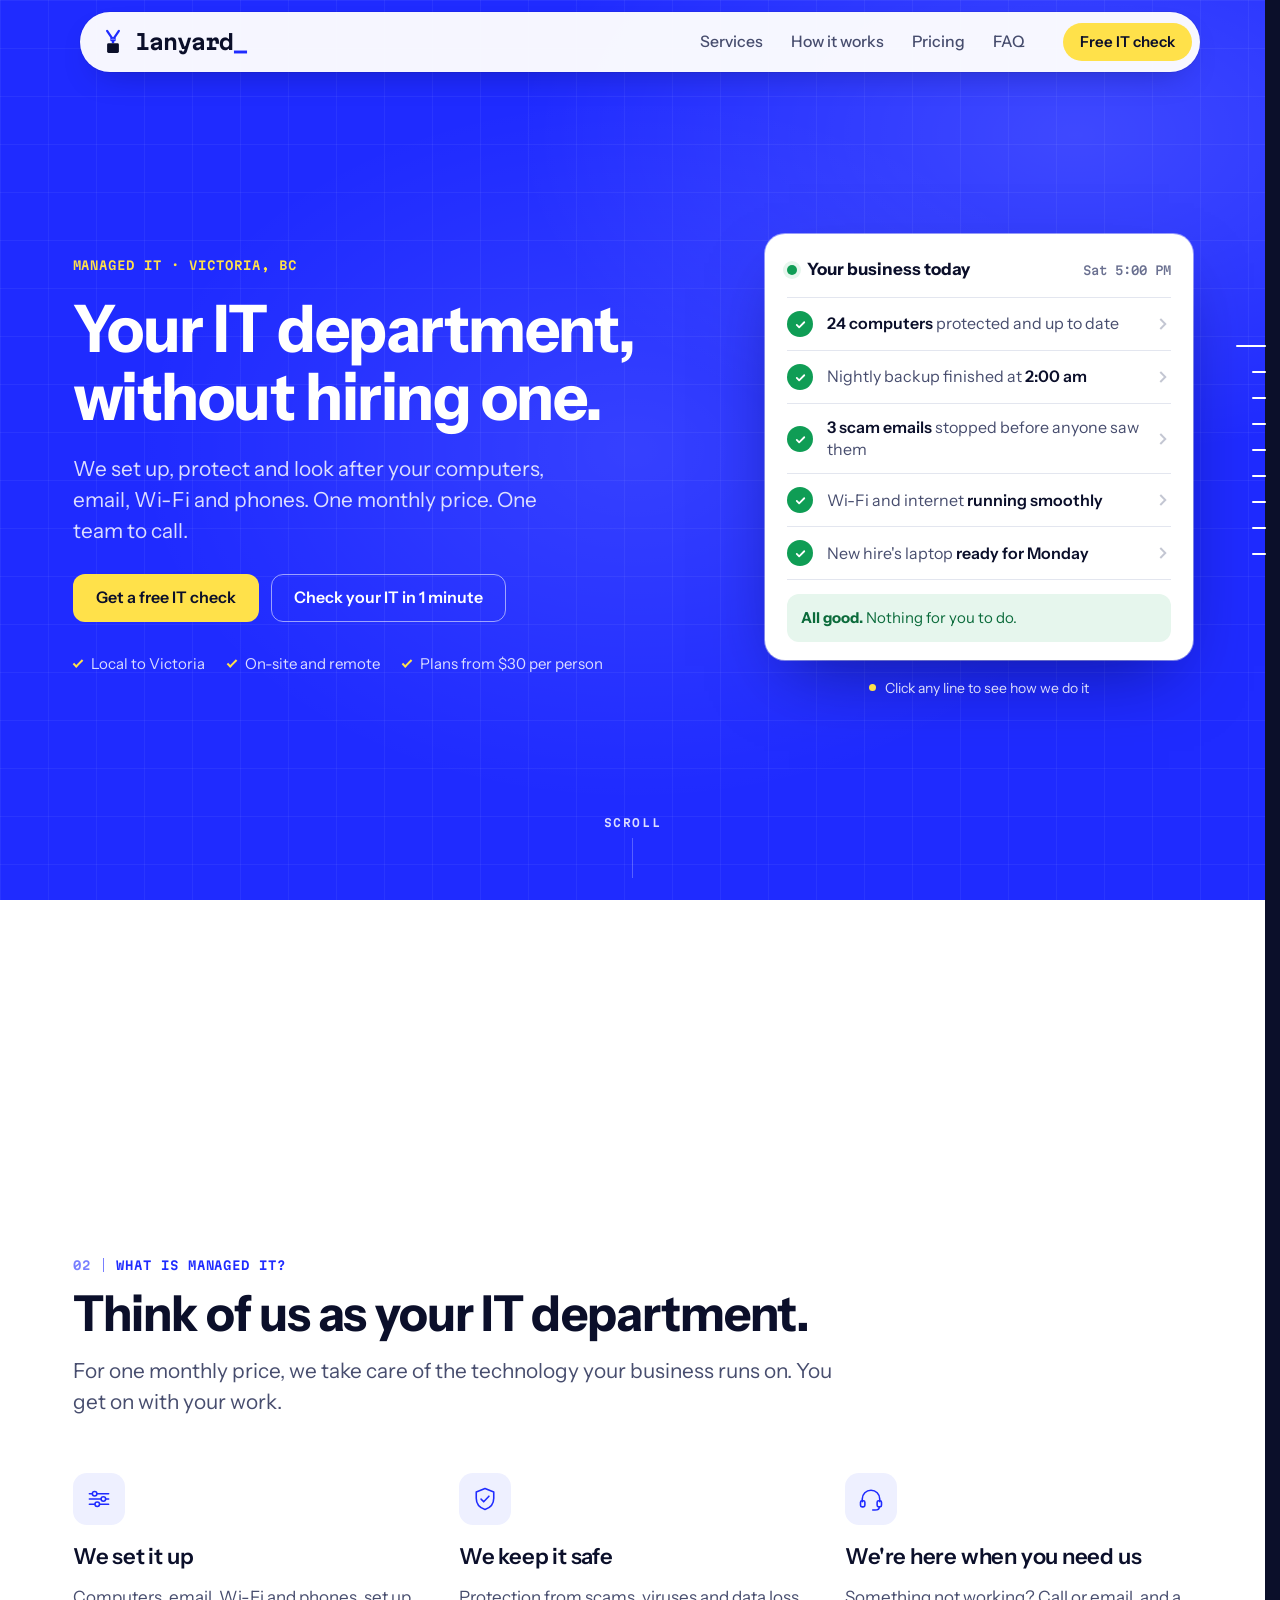
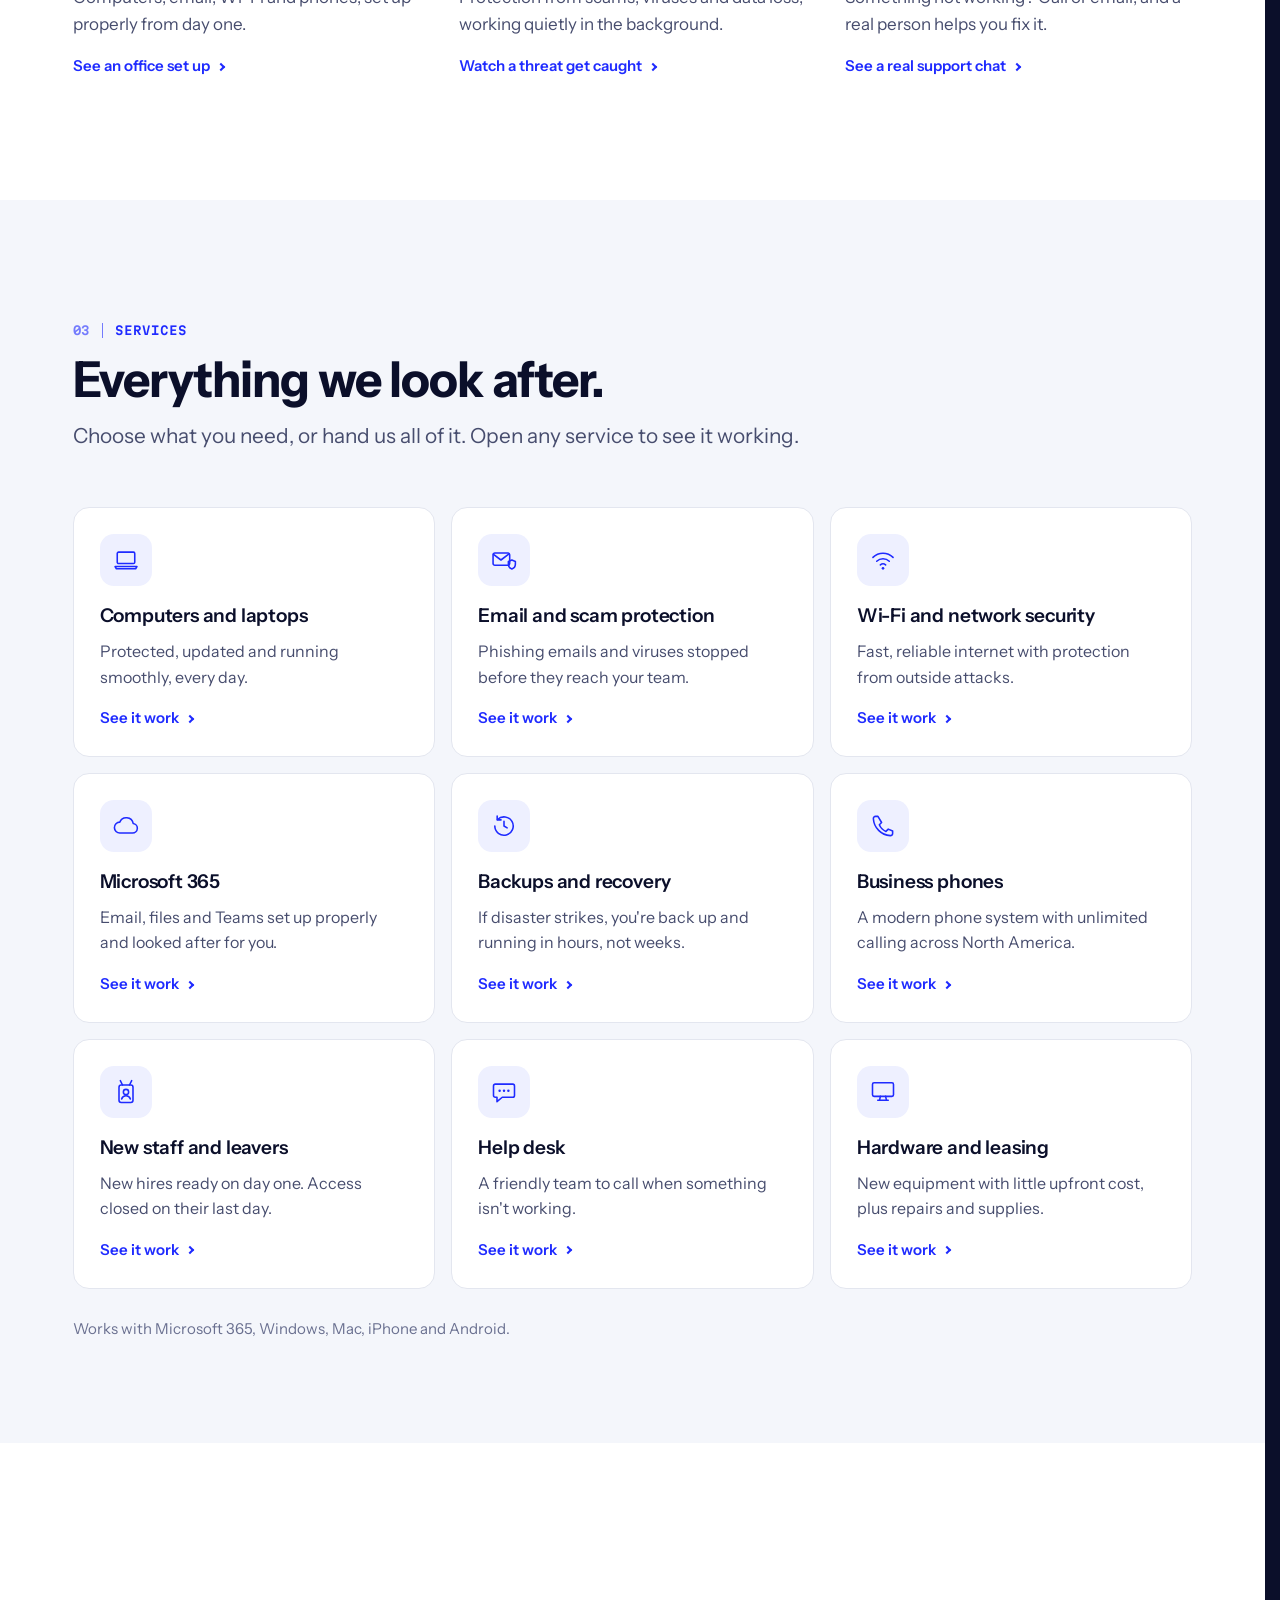
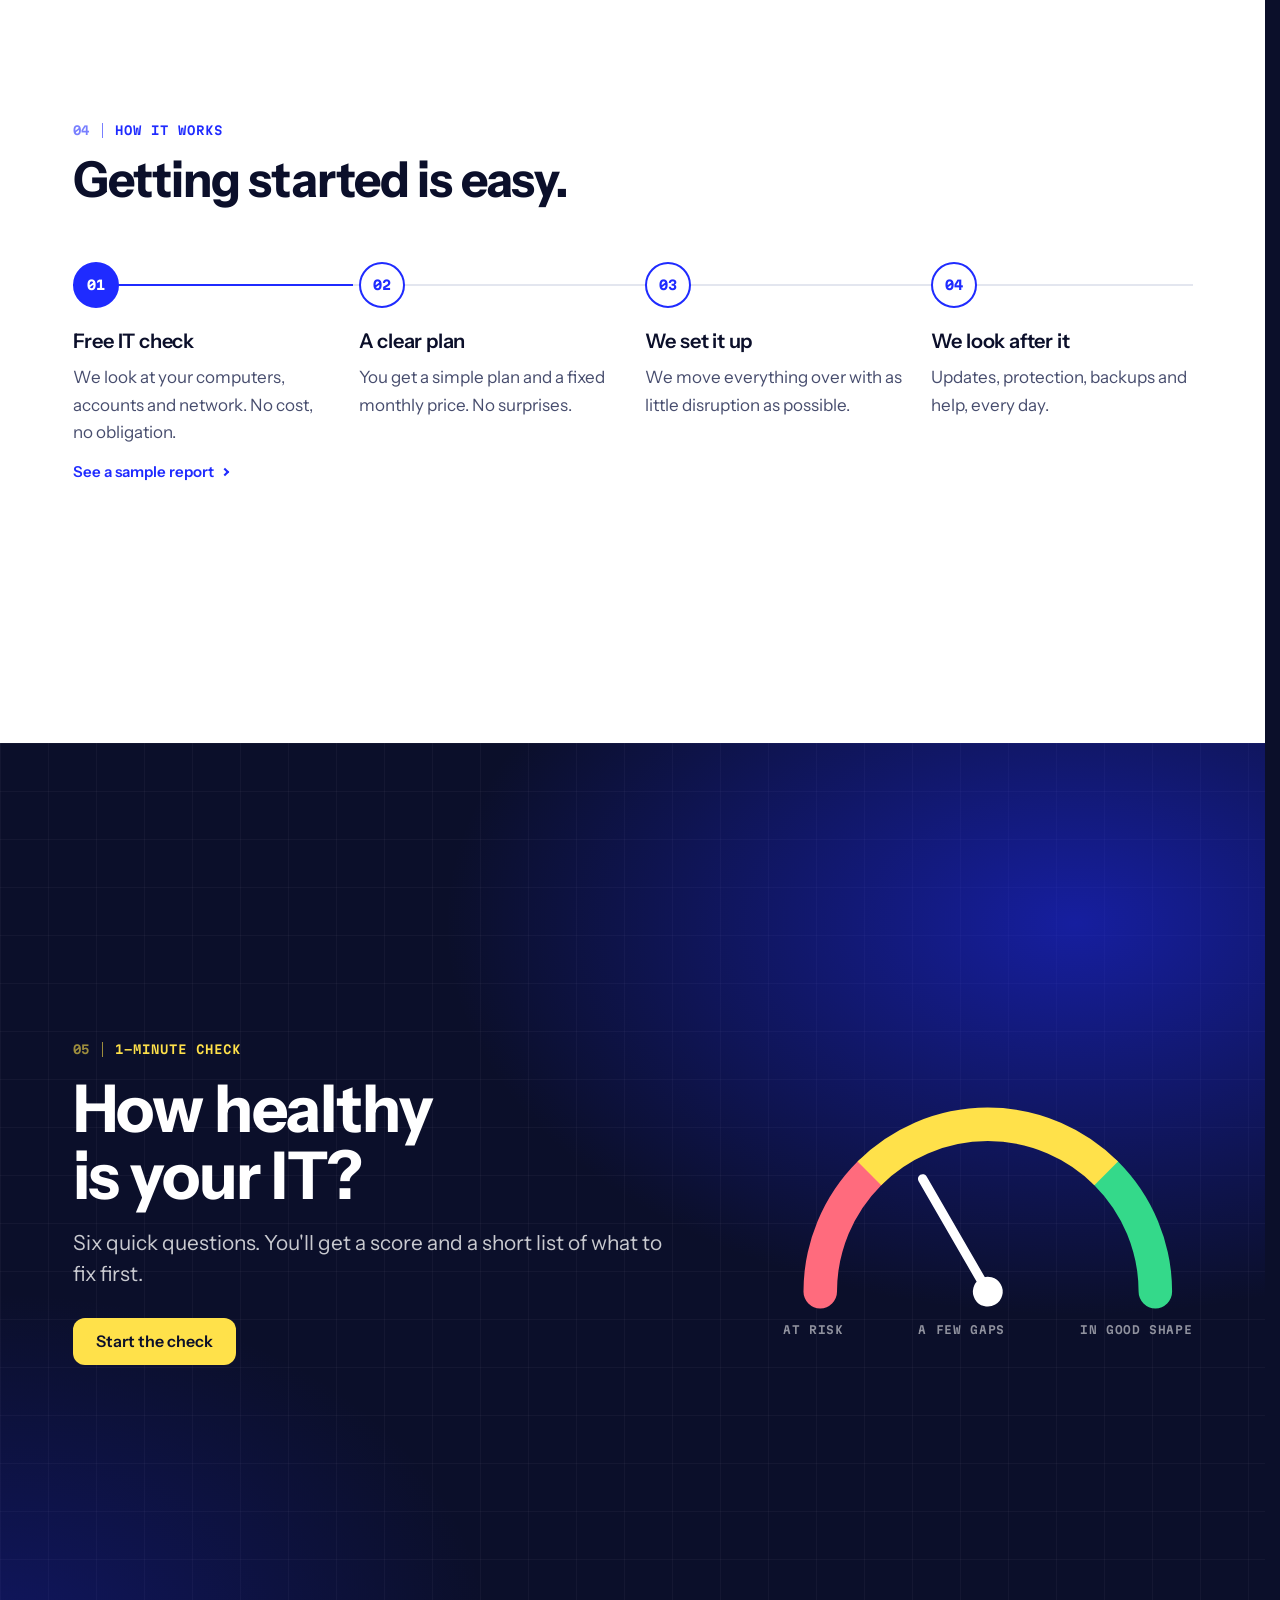
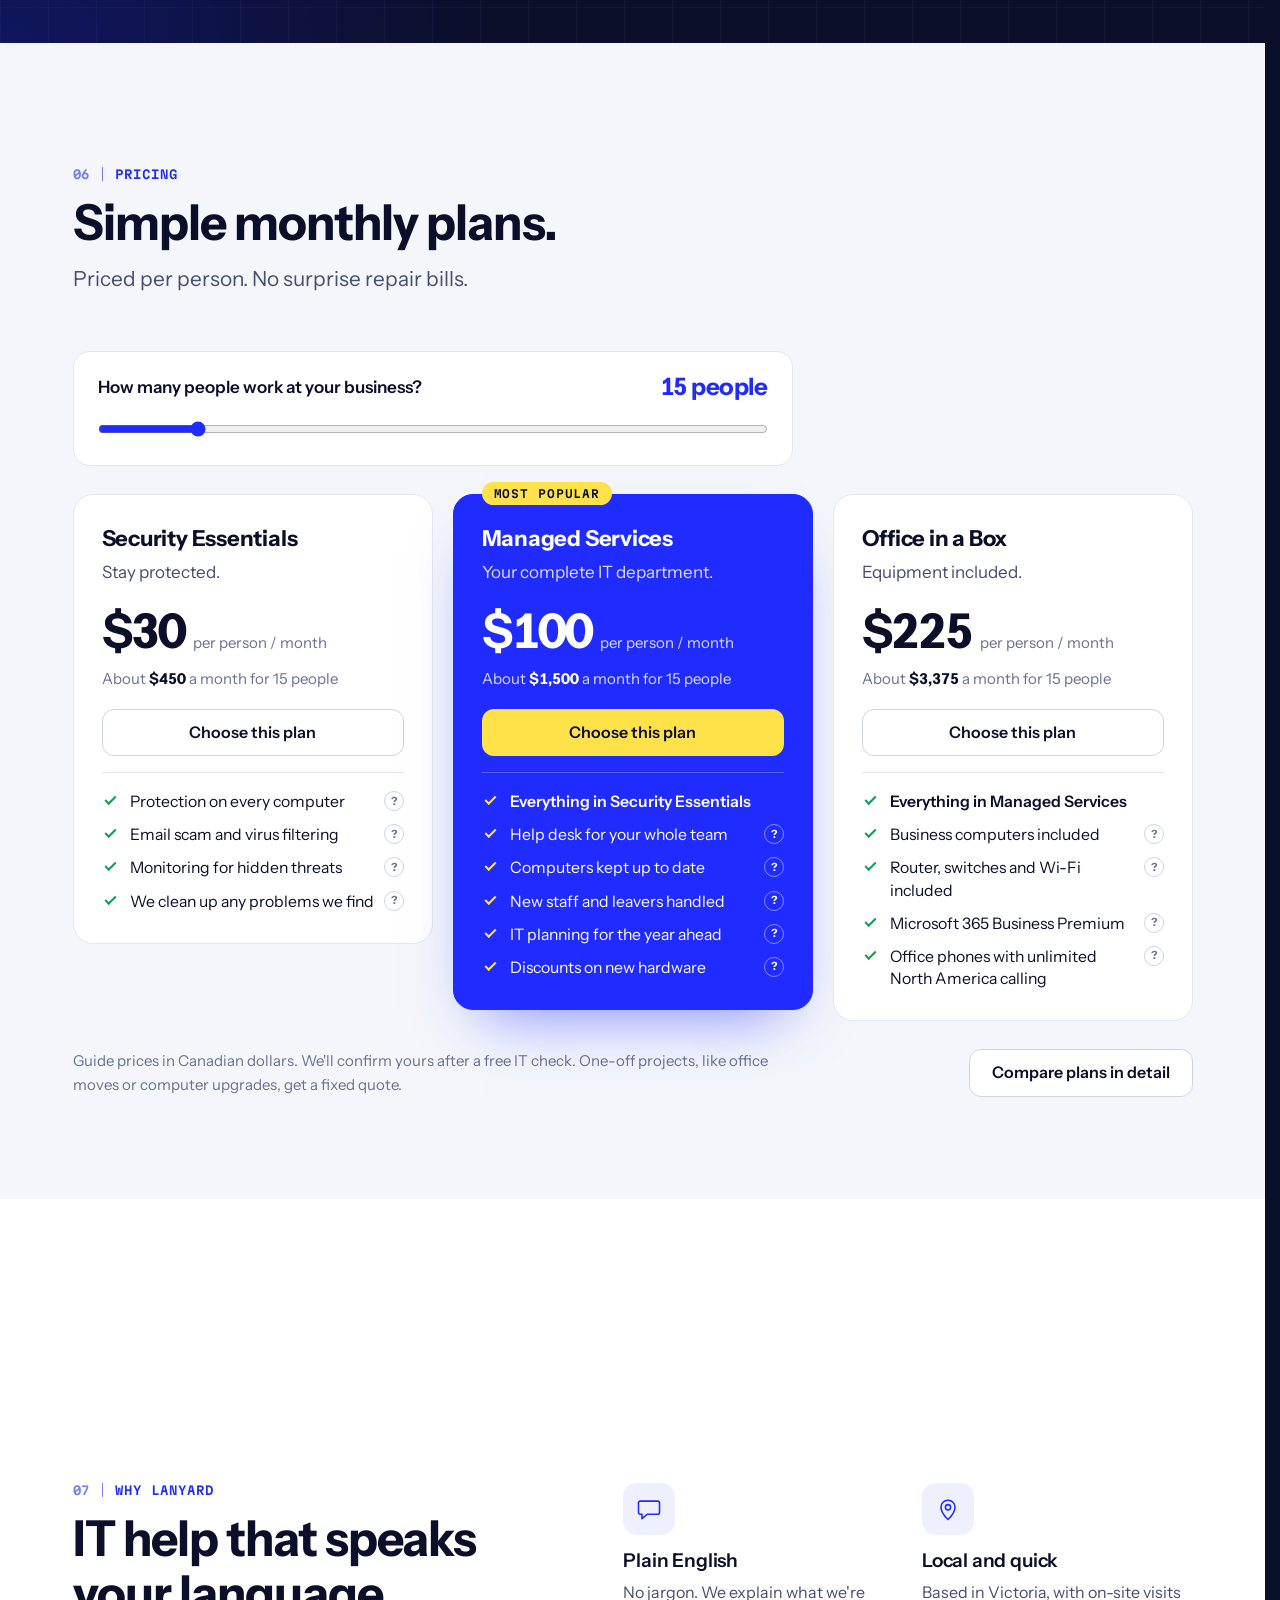
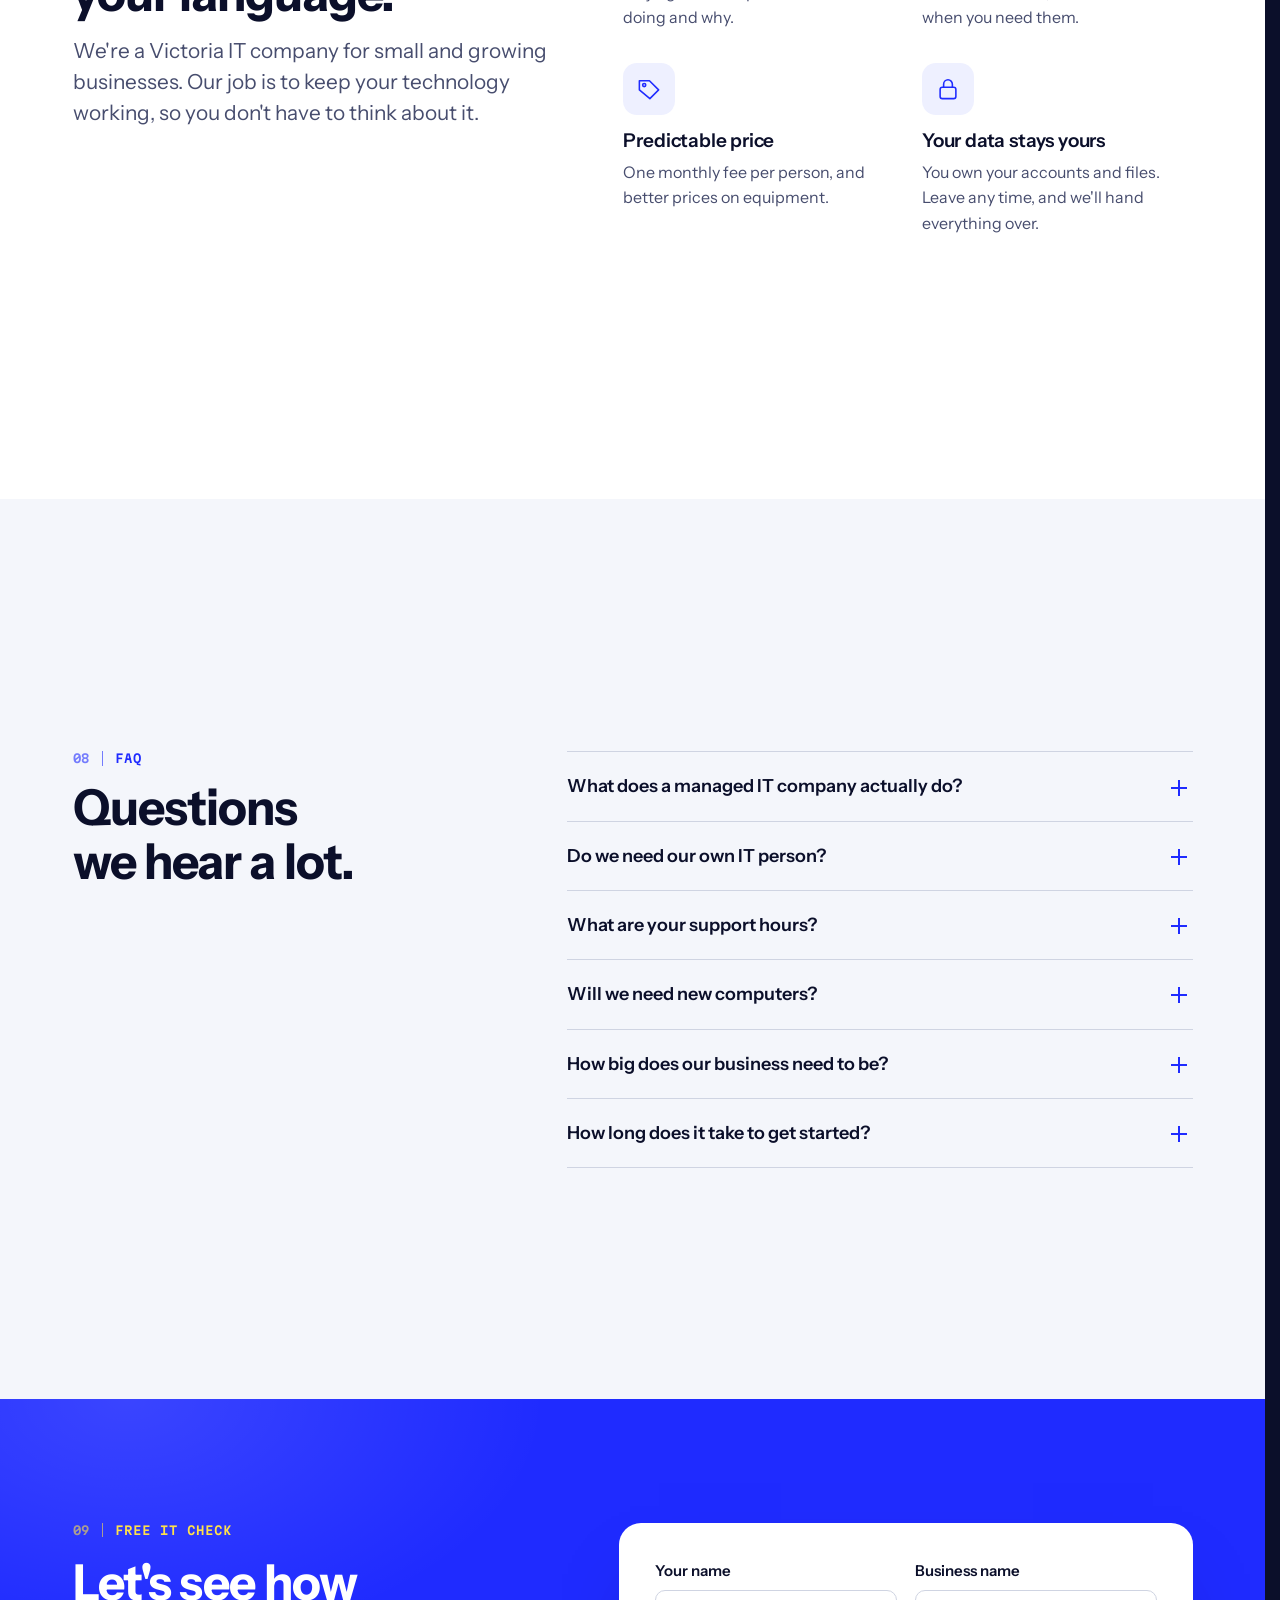
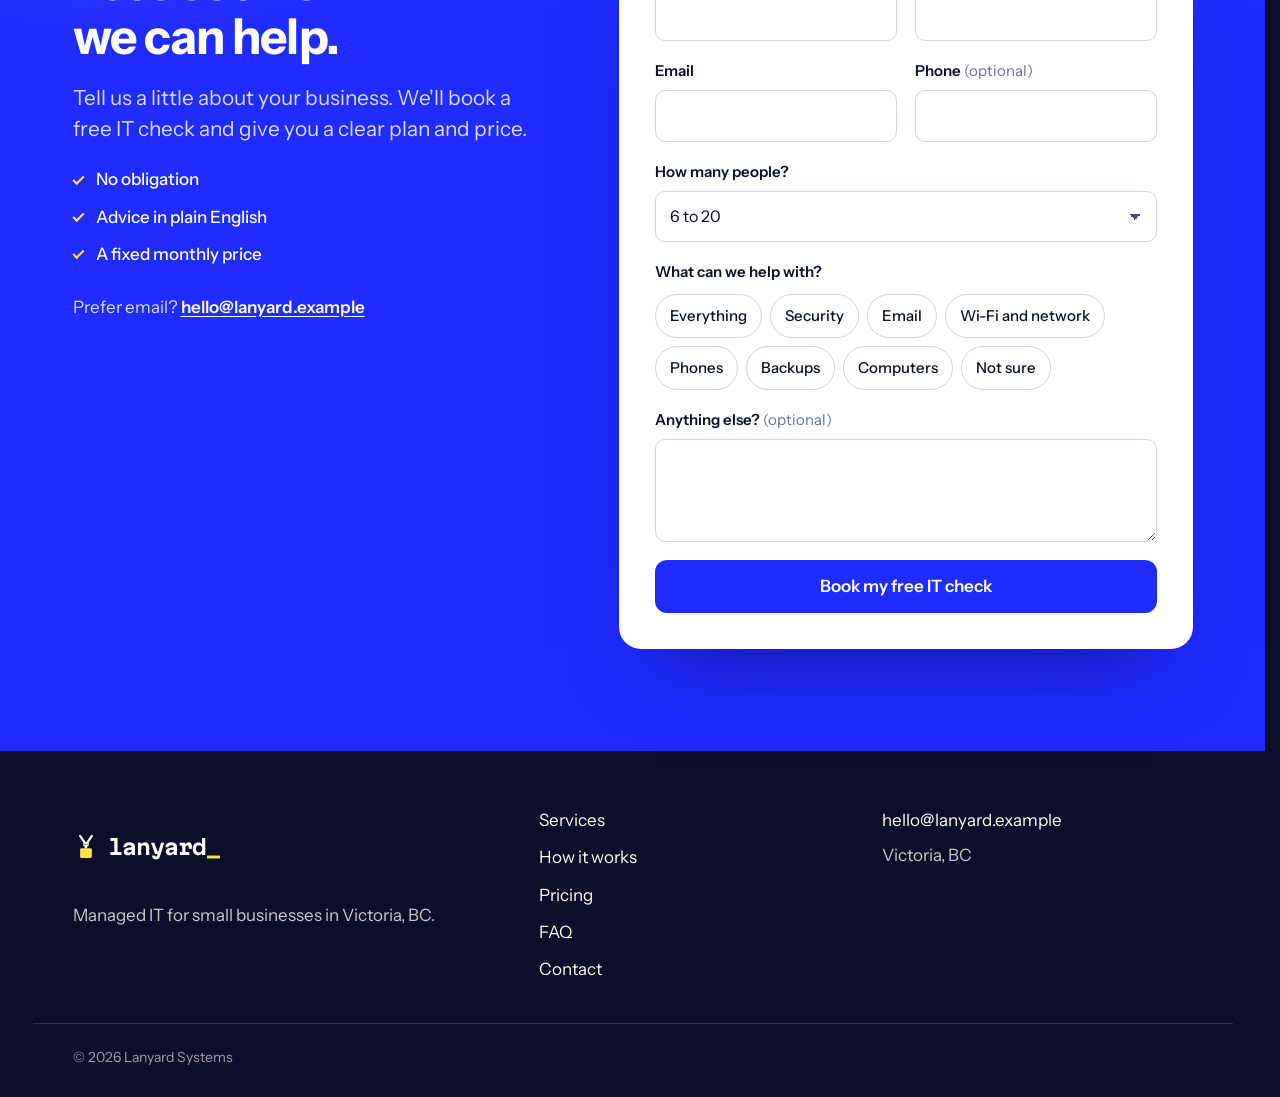
==== commit 637a8f0a: "Add an opening animation and full-screen page transitions - Opening animation: the lanyard badge dro" ====
--- a/index.html
+++ b/index.html
@@ -1,5 +1,5 @@
 <!doctype html>
-<html lang="en-CA">
+<html lang="en-CA" data-intro="once">
 <head>
 <meta charset="utf-8">
 <meta name="viewport" content="width=device-width, initial-scale=1, viewport-fit=cover">
@@ -23,6 +23,8 @@
 <link rel="apple-touch-icon" href="apple-touch-icon.png">
 <link rel="manifest" href="site.webmanifest">
 <link rel="preload" href="assets/fonts/instrument-sans.woff2" as="font" type="font/woff2" crossorigin>
+<link rel="preload" href="assets/fonts/martian-mono.woff2" as="font" type="font/woff2" crossorigin>
+<script src="assets/js/boot.js"></script>
 <link rel="stylesheet" href="assets/css/main.css">
 <script src="assets/js/config.js" defer></script>
 <script src="assets/js/util.js" defer></script>
@@ -31,6 +33,8 @@
 <script src="assets/js/quiz.js" defer></script>
 <script src="assets/js/plans.js" defer></script>
 <script src="assets/js/contact.js" defer></script>
+<script src="assets/js/pages.js" defer></script>
+<script src="assets/js/intro.js" defer></script>
 <script src="assets/js/ui.js" defer></script>
 <script src="assets/js/main.js" defer></script>
 <script type="application/ld+json">
@@ -50,10 +54,32 @@
 </script>
 </head>
 <body>
+<!-- Opening animation. CSS plays it and hides it; intro.js adds the live text. -->
+<div class="intro" data-intro-screen aria-hidden="true">
+  <div class="intro__layer"></div>
+  <div class="intro__panel">
+    <div class="intro__in">
+      <svg class="intro__mark" viewBox="0 0 64 64" focusable="false">
+        <path class="intro__strap" pathLength="1" d="M-205 -328 29.2 22"/>
+        <path class="intro__strap" pathLength="1" d="M269 -328 34.8 22"/>
+        <g class="intro__badge">
+          <path class="intro__clip" fill-rule="evenodd" d="M27.1 20h9.8a1.6 1.6 0 0 1 1.6 1.6v6.8a1.6 1.6 0 0 1-1.6 1.6h-9.8a1.6 1.6 0 0 1-1.6-1.6v-6.8a1.6 1.6 0 0 1 1.6-1.6zM27.5 21.9h1.2v4.4h-1.2zM30.1 21.9h1.2v4.4h-1.2zM32.7 21.9h1.2v4.4h-1.2zM35.3 21.9h1.2v4.4h-1.2z"/>
+          <path class="intro__clip" d="M29 29.5h6v4.3a1.2 1.2 0 0 1-1.2 1.2h-3.6a1.2 1.2 0 0 1-1.2-1.2z"/>
+          <rect class="intro__card" x="17.5" y="35" width="29" height="24" rx="3.6"/>
+          <path class="intro__lines" d="M23 45.5h18M23 50.5h10.5"/>
+        </g>
+      </svg>
+      <p class="intro__word"><span class="intro__type">lanyard</span><span class="intro__cur">_</span></p>
+      <p class="intro__status"><span data-intro-msg>Checking computers</span><b data-intro-pct>0%</b></p>
+      <span class="intro__bar"><i></i></span>
+    </div>
+  </div>
+</div>
+
 <a class="skip" href="#main">Skip to content</a>
 
 <header class="head" data-head>
-  <div class="head__in wrap">
+  <div class="head__in">
     <a class="brand" href="#top" aria-label="Lanyard, back to top">
       <svg class="mark" viewBox="0 0 64 64" aria-hidden="true" focusable="false"><path class="mark__strap" d="M17.5 4.5 29.2 22M46.5 4.5 34.8 22"/><path class="mark__clip" fill-rule="evenodd" d="M27.1 20h9.8a1.6 1.6 0 0 1 1.6 1.6v6.8a1.6 1.6 0 0 1-1.6 1.6h-9.8a1.6 1.6 0 0 1-1.6-1.6v-6.8a1.6 1.6 0 0 1 1.6-1.6zM27.5 21.9h1.2v4.4h-1.2zM30.1 21.9h1.2v4.4h-1.2zM32.7 21.9h1.2v4.4h-1.2zM35.3 21.9h1.2v4.4h-1.2z"/><path class="mark__clip" d="M29 29.5h6v4.3a1.2 1.2 0 0 1-1.2 1.2h-3.6a1.2 1.2 0 0 1-1.2-1.2z"/><rect class="mark__card" x="17.5" y="35" width="29" height="24" rx="3.6"/></svg>
       <span class="brand__word">lanyard<span class="brand__cur">_</span></span>
@@ -79,11 +105,11 @@
 <main id="main">
 
 <!-- HERO -->
-<section class="hero" id="top" aria-labelledby="hero-title">
+<section class="page hero" id="top" data-page="Home" data-tone="dark" aria-labelledby="hero-title">
   <div class="hero__in wrap">
     <div class="hero__copy">
       <p class="eyebrow eyebrow--light">Managed IT · Victoria, BC</p>
-      <h1 class="hero__title" id="hero-title">Your IT department,<br> without hiring one.</h1>
+      <h1 class="hero__title" id="hero-title"><span class="ln"><span>Your IT department,</span></span> <span class="ln"><span>without hiring one.</span></span></h1>
       <p class="hero__lead">We set up, protect and look after your computers, email, Wi-Fi and phones. One monthly price. One team to call.</p>
       <div class="hero__ctas">
         <a class="btn btn--primary" href="#contact">Get a free IT check</a>
@@ -116,13 +142,14 @@
       <p class="board__toast" data-board-toast aria-hidden="true" hidden></p>
     </div>
   </div>
+  <a class="scroll-cue" href="#what"><span>Scroll</span><i aria-hidden="true"></i></a>
 </section>
 
 <!-- WHAT IS MANAGED IT -->
-<section class="section" id="what" aria-labelledby="what-title">
+<section class="page section" id="what" data-page="What we do" data-tone="light" aria-labelledby="what-title">
   <div class="wrap">
     <header class="section__head">
-      <p class="eyebrow">What is managed IT?</p>
+      <p class="eyebrow is-num">What is managed IT?</p>
       <h2 id="what-title">Think of us as your IT department.</h2>
       <p class="section__lead">For one monthly price, we take care of the technology your business runs on. You get on with your work.</p>
     </header>
@@ -150,10 +177,10 @@
 </section>
 
 <!-- SERVICES -->
-<section class="section section--alt" id="services" aria-labelledby="services-title">
+<section class="page section section--alt" id="services" data-page="Services" data-tone="light" aria-labelledby="services-title">
   <div class="wrap">
     <header class="section__head">
-      <p class="eyebrow">Services</p>
+      <p class="eyebrow is-num">Services</p>
       <h2 id="services-title">Everything we look after.</h2>
       <p class="section__lead">Choose what you need, or hand us all of it. Open any service to see it working.</p>
     </header>
@@ -218,10 +245,10 @@
 </section>
 
 <!-- HOW IT WORKS -->
-<section class="section" id="how" aria-labelledby="how-title">
+<section class="page section" id="how" data-page="How it works" data-tone="light" aria-labelledby="how-title">
   <div class="wrap">
     <header class="section__head">
-      <p class="eyebrow">How it works</p>
+      <p class="eyebrow is-num">How it works</p>
       <h2 id="how-title">Getting started is easy.</h2>
     </header>
     <ol class="steps">
@@ -251,11 +278,11 @@
 </section>
 
 <!-- QUIZ BAND -->
-<section class="quizband" aria-labelledby="quiz-title">
+<section class="page quizband" id="check" data-page="IT check" data-tone="dark" aria-labelledby="quiz-title">
   <div class="wrap">
     <div class="quizband__in">
       <div class="quizband__copy">
-        <p class="eyebrow eyebrow--light">1-minute check</p>
+        <p class="eyebrow eyebrow--light is-num">1-minute check</p>
         <h2 id="quiz-title">How healthy is your IT?</h2>
         <p>Six quick questions. You'll get a score and a short list of what to fix first.</p>
         <a class="btn btn--primary" href="#quiz" data-open="quiz">Start the check</a>
@@ -275,10 +302,10 @@
 </section>
 
 <!-- PRICING -->
-<section class="section section--alt" id="pricing" aria-labelledby="pricing-title">
+<section class="page section section--alt" id="pricing" data-page="Pricing" data-tone="light" aria-labelledby="pricing-title">
   <div class="wrap">
     <header class="section__head">
-      <p class="eyebrow">Pricing</p>
+      <p class="eyebrow is-num">Pricing</p>
       <h2 id="pricing-title">Simple monthly plans.</h2>
       <p class="section__lead">Priced per person. No surprise repair bills.</p>
     </header>
@@ -342,10 +369,10 @@
 </section>
 
 <!-- WHY US -->
-<section class="section" id="why" aria-labelledby="why-title">
+<section class="page section" id="why" data-page="Why us" data-tone="light" aria-labelledby="why-title">
   <div class="wrap why">
     <header class="section__head section__head--left">
-      <p class="eyebrow">Why Lanyard</p>
+      <p class="eyebrow is-num">Why Lanyard</p>
       <h2 id="why-title">IT help that speaks your language.</h2>
       <p class="section__lead">We're a Victoria IT company for small and growing businesses. Our job is to keep your technology working, so you don't have to think about it.</p>
     </header>
@@ -371,10 +398,10 @@
 </section>
 
 <!-- FAQ -->
-<section class="section section--alt" id="faq" aria-labelledby="faq-title">
+<section class="page section section--alt" id="faq" data-page="FAQ" data-tone="light" aria-labelledby="faq-title">
   <div class="wrap faq-wrap">
     <header class="section__head section__head--left">
-      <p class="eyebrow">FAQ</p>
+      <p class="eyebrow is-num">FAQ</p>
       <h2 id="faq-title">Questions we hear a lot.</h2>
     </header>
     <div class="faq">
@@ -407,10 +434,10 @@
 </section>
 
 <!-- CONTACT -->
-<section class="cta" id="contact" aria-labelledby="contact-title">
+<section class="page cta" id="contact" data-page="Contact" data-tone="dark" aria-labelledby="contact-title">
   <div class="wrap cta__in">
     <div class="cta__copy">
-      <p class="eyebrow eyebrow--light">Free IT check</p>
+      <p class="eyebrow eyebrow--light is-num">Free IT check</p>
       <h2 id="contact-title">Let's see how we can help.</h2>
       <p class="cta__lead">Tell us a little about your business. We'll book a free IT check and give you a clear plan and price.</p>
       <ul class="cta__list">
@@ -512,6 +539,9 @@
   </div>
 </footer>
 
+<!-- Covers the screen while a menu link changes page -->
+<div class="curtain" data-curtain aria-hidden="true"><p class="curtain__t"><span data-curtain-n>01</span><b data-curtain-t>Home</b></p></div>
+
 <!-- One dialog, filled from the templates below -->
 <dialog class="sheet" data-sheet aria-labelledby="sheet-title">
   <div class="sheet__grab" data-sheet-grab aria-hidden="true"><span></span></div>
--- a/assets/css/main.css
+++ b/assets/css/main.css
@@ -64,8 +64,14 @@
   --radius: 16px;
   --ease: cubic-bezier(.2, .75, .1, 1);
   --spring: cubic-bezier(.34, 1.56, .64, 1);
+  --expo: cubic-bezier(.16, 1, .3, 1);
+  --curtain: cubic-bezier(.76, 0, .24, 1);
   --shadow: 0 1px 2px rgba(11, 15, 42, .05), 0 18px 40px -20px rgba(11, 15, 42, .22);
-}
+
+  /* the page's entrance waits for the opening animation (see boot.js) */
+  --intro-t: 2.05s;
+}
+:root.no-intro { --intro-t: .05s; }
 
 /* ---------- base ---------- */
 *, *::before, *::after { box-sizing: border-box; }
@@ -74,7 +80,7 @@
 @media (prefers-reduced-motion: no-preference) { html { scroll-behavior: smooth; } }
 body {
   margin: 0;
-  background: var(--bg);
+  background: var(--ink);   /* seen only behind a page as it sinks back */
   color: var(--ink);
   font: 400 1.0625rem/1.6 var(--f-sans);
   -webkit-font-smoothing: antialiased;
@@ -152,45 +158,54 @@
 .brand--light .mark__card { fill: var(--yellow); }
 .brand--light .brand__cur { color: var(--yellow); }
 
-/* ---------- header ---------- */
+/* ---------- header: a floating bar that reads on every page ---------- */
 .head {
   position: fixed;
   top: 0; left: 0; right: 0;
-  z-index: 50;
-  padding-top: env(safe-area-inset-top, 0px);
+  z-index: 60;
+  padding: calc(12px + env(safe-area-inset-top, 0px)) max(var(--pad), env(safe-area-inset-right, 0px)) 0 max(var(--pad), env(safe-area-inset-left, 0px));
+  pointer-events: none;
+  animation: head-in .9s var(--expo) calc(var(--intro-t) + .05s) both;
+}
+@keyframes head-in { from { opacity: 0; transform: translateY(-110%); } }
+.head__in {
+  pointer-events: auto;
+  display: flex;
+  align-items: center;
+  gap: 26px;
+  max-width: 1120px;
+  height: 60px;
+  margin-inline: auto;
+  padding: 0 8px 0 20px;
+  border-radius: 999px;
   background: rgba(255, 255, 255, .96);
-  border-bottom: 1px solid var(--line);
-  transition: background-color .3s, border-color .3s, box-shadow .3s;
-}
-.head__in { height: var(--head-h); display: flex; align-items: center; gap: 28px; }
-.nav { display: flex; gap: 28px; margin-left: auto; }
-.nav a { color: var(--ink-2); font-weight: 500; text-decoration: none; transition: color .2s; }
-.nav a:hover { color: var(--ink); }
-.menu-btn { display: none; margin-left: auto; padding: 9px 14px; font-weight: 600; background: transparent; border: 1.5px solid var(--line-2); border-radius: 10px; color: var(--ink); }
-/* over the blue hero */
-.head.is-top { background: transparent; border-color: transparent; }
-.head.is-top .brand { color: #fff; }
-.head.is-top .mark__strap { stroke: #fff; }
-.head.is-top .mark__clip { fill: #fff; }
-.head.is-top .mark__card { fill: var(--yellow); }
-.head.is-top .brand__cur { color: var(--yellow); }
-.head.is-top .nav a { color: var(--on-blue-2); }
-.head.is-top .nav a:hover { color: #fff; }
-.head.is-top .menu-btn { color: #fff; border-color: rgba(255, 255, 255, .5); }
-.head.is-top :focus-visible { outline-color: var(--yellow); }
+  box-shadow: 0 14px 34px -18px rgba(4, 8, 70, .45), 0 0 0 1px rgba(11, 15, 42, .07);
+}
+.nav { display: flex; gap: 4px; margin-left: auto; }
+.nav a { position: relative; padding: 8px 12px; border-radius: 999px; color: var(--ink-2); font-weight: 500; font-size: .9875rem; text-decoration: none; transition: color .2s, background-color .2s; }
+.nav a:hover { color: var(--ink); background: var(--bg-2); }
+.nav a[aria-current="true"] { color: var(--ink); }
+.nav a[aria-current="true"]::after { content: ""; position: absolute; left: 50%; bottom: 3px; width: 4px; height: 4px; margin-left: -2px; border-radius: 50%; background: var(--blue); }
+.head__cta { border-radius: 999px; }
+.menu-btn { display: none; margin-left: auto; padding: 9px 16px; font-weight: 600; background: var(--bg-2); border: 0; border-radius: 999px; color: var(--ink); }
 .menu {
+  pointer-events: auto;
   display: grid;
-  gap: 4px;
-  padding: 12px max(var(--pad), env(safe-area-inset-left, 0px)) 24px;
+  gap: 2px;
+  max-width: 1120px;
+  margin: 8px auto 0;
+  padding: 10px 18px 18px;
+  border-radius: 24px;
   background: #fff;
-  border-top: 1px solid var(--line);
-  box-shadow: var(--shadow);
+  box-shadow: 0 24px 50px -20px rgba(4, 8, 70, .45), 0 0 0 1px rgba(11, 15, 42, .07);
+  animation: rise .3s var(--expo) both;
 }
 .menu a:not(.btn) { padding: 14px 4px; color: var(--ink); font-size: 1.125rem; font-weight: 600; text-decoration: none; border-bottom: 1px solid var(--line); }
 .menu .btn { margin-top: 14px; }
 @media (max-width: 900px) {
   .nav, .head__cta { display: none; }
   .menu-btn { display: inline-flex; }
+  .head__in { height: 56px; padding-left: 18px; }
 }
 
 /* ---------- hero ---------- */
@@ -204,13 +219,26 @@
     linear-gradient(90deg, rgba(255, 255, 255, .05) 1px, transparent 1px) 0 0 / 48px 48px,
     var(--blue);
   padding-top: calc(var(--head-h) + env(safe-area-inset-top, 0px) + clamp(40px, 6vw, 88px));
-  padding-bottom: clamp(56px, 7vw, 104px);
+  padding-bottom: clamp(72px, 9vw, 120px);
 }
 .hero ::selection { background: var(--yellow); color: var(--ink); }
 .hero :focus-visible { outline-color: var(--yellow); }
+.hero::before { content: ""; position: absolute; inset: -20%; z-index: -1; background: radial-gradient(40% 40% at 50% 50%, rgba(255, 255, 255, .1), transparent 70%); animation: drift 18s ease-in-out infinite alternate; pointer-events: none; }
+@keyframes drift { from { transform: translate(-18%, -10%); } to { transform: translate(22%, 14%); } }
 .hero__in { display: grid; grid-template-columns: minmax(0, 1.2fr) minmax(0, .8fr); gap: clamp(32px, 4vw, 64px); align-items: center; }
 .hero__copy { display: grid; gap: 22px; justify-items: start; }
 .hero__title { font: 700 var(--fs-h1)/1.04 var(--f-sans); font-stretch: 94%; letter-spacing: -.022em; text-wrap: balance; }
+.hero__title .ln { display: block; overflow: hidden; padding-bottom: .1em; margin-bottom: -.1em; }
+.hero__title .ln > span { display: inline-block; animation: line-up 1.1s var(--expo) both; }
+.hero__title .ln:nth-child(1) > span { animation-delay: calc(var(--intro-t) + .06s); }
+.hero__title .ln:nth-child(2) > span { animation-delay: calc(var(--intro-t) + .16s); }
+@keyframes line-up { from { transform: translateY(108%); } }
+.hero .eyebrow, .hero__lead, .hero__ctas, .hero__trust { animation: rise-in .9s var(--expo) both; }
+.hero .eyebrow { animation-delay: calc(var(--intro-t) + 0s); }
+.hero__lead { animation-delay: calc(var(--intro-t) + .3s); }
+.hero__ctas { animation-delay: calc(var(--intro-t) + .4s); }
+.hero__trust { animation-delay: calc(var(--intro-t) + .5s); }
+@keyframes rise-in { from { opacity: 0; transform: translateY(22px); } }
 .hero__lead { max-width: 36ch; font-size: var(--fs-lead); line-height: 1.5; color: var(--on-blue-2); }
 .hero__ctas { display: flex; flex-wrap: wrap; gap: 12px; margin-top: 6px; }
 .hero__trust { display: flex; flex-wrap: wrap; gap: 8px 22px; margin-top: 8px; font-size: .9375rem; color: var(--on-blue-2); }
@@ -226,7 +254,9 @@
   color: var(--ink);
   border-radius: 20px;
   box-shadow: 0 30px 70px -24px rgba(4, 8, 70, .55), 0 0 0 1px rgba(255, 255, 255, .5);
-}
+  animation: board-in 1.2s var(--expo) calc(var(--intro-t) + .2s) both;
+}
+@keyframes board-in { from { opacity: 0; transform: translateY(48px) rotate(2.5deg) scale(.95); } }
 .board__head { display: flex; align-items: center; gap: 10px; padding-bottom: 14px; border-bottom: 1px solid var(--line); font-size: 1.0625rem; }
 .board__live { width: 10px; height: 10px; border-radius: 50%; background: var(--green); box-shadow: 0 0 0 4px var(--green-50); animation: live 2s ease-in-out infinite; }
 @keyframes live { 50% { box-shadow: 0 0 0 7px rgba(15, 157, 85, .08); } }
@@ -240,22 +270,22 @@
 .board__txt { flex: 1; min-width: 0; }
 .board__go { flex: none; width: 8px; height: 8px; margin-right: 6px; border: solid var(--ink-3); border-width: 2px 2px 0 0; transform: rotate(45deg); opacity: .4; transition: opacity .2s, transform .25s var(--ease), border-color .2s; }
 .board__item:hover .board__go { opacity: 1; border-color: var(--blue); transform: translateX(3px) rotate(45deg); }
-.board__hint { display: flex; align-items: center; justify-content: center; gap: 9px; margin-top: 16px; color: var(--on-blue-2); font-size: .875rem; }
+.board__hint { display: flex; align-items: center; justify-content: center; gap: 9px; margin-top: 16px; color: var(--on-blue-2); font-size: .875rem; animation: rise-in .9s var(--expo) calc(var(--intro-t) + 1s) both; }
 .board__hint::before { content: ""; width: 7px; height: 7px; border-radius: 50%; background: var(--yellow); animation: live-y 2s ease-in-out infinite; }
 @keyframes live-y { 50% { box-shadow: 0 0 0 5px rgba(255, 225, 74, .2); } }
-.board__ic { position: relative; flex: none; display: grid; place-items: center; width: 26px; height: 26px; border-radius: 50%; background: var(--green); animation: ic-done .35s var(--spring) both; animation-delay: var(--d); }
-.board__ic svg { width: 15px; height: 15px; fill: none; stroke: #fff; stroke-width: 2.4; stroke-linecap: round; stroke-linejoin: round; animation: check-in .3s var(--ease) both; animation-delay: var(--d); }
-.board__ic::before { content: ""; position: absolute; inset: -3px; border-radius: 50%; border: 2.5px solid transparent; border-top-color: var(--blue); animation: spin .7s linear 0s 4, gone .15s linear var(--d) forwards; }
-.board__list li:nth-child(1) { --d: .5s; }
-.board__list li:nth-child(2) { --d: .95s; }
+.board__ic { position: relative; flex: none; display: grid; place-items: center; width: 26px; height: 26px; border-radius: 50%; background: var(--green); animation: ic-done .35s var(--spring) both; animation-delay: calc(var(--intro-t) + var(--d)); }
+.board__ic svg { width: 15px; height: 15px; fill: none; stroke: #fff; stroke-width: 2.4; stroke-linecap: round; stroke-linejoin: round; animation: check-in .3s var(--ease) both; animation-delay: calc(var(--intro-t) + var(--d)); }
+.board__ic::before { content: ""; position: absolute; inset: -3px; border-radius: 50%; border: 2.5px solid transparent; border-top-color: var(--blue); animation: spin .7s linear var(--intro-t) 5, gone .15s linear calc(var(--intro-t) + var(--d)) forwards; }
+.board__list li:nth-child(1) { --d: .7s; }
+.board__list li:nth-child(2) { --d: 1.05s; }
 .board__list li:nth-child(3) { --d: 1.4s; }
-.board__list li:nth-child(4) { --d: 1.85s; }
-.board__list li:nth-child(5) { --d: 2.3s; }
+.board__list li:nth-child(4) { --d: 1.75s; }
+.board__list li:nth-child(5) { --d: 2.1s; }
 @keyframes ic-done { 0% { background: var(--line); transform: scale(.8); } 70% { transform: scale(1.12); } 100% { background: var(--green); transform: none; } }
 @keyframes check-in { from { opacity: 0; transform: scale(.4); } }
 @keyframes spin { to { transform: rotate(360deg); } }
 @keyframes gone { to { opacity: 0; } }
-.board__foot { margin-top: 14px; padding: 12px 14px; border-radius: 12px; background: var(--green-50); color: #0b6b3b; font-size: .9375rem; animation: foot-in .4s var(--ease) 2.7s both; }
+.board__foot { margin-top: 14px; padding: 12px 14px; border-radius: 12px; background: var(--green-50); color: #0b6b3b; font-size: .9375rem; animation: foot-in .4s var(--ease) calc(var(--intro-t) + 2.4s) both; }
 @keyframes foot-in { from { opacity: .35; } }
 .board__toast {
   position: absolute;
@@ -278,7 +308,7 @@
 }
 
 /* ---------- sections ---------- */
-.section { padding-block: clamp(72px, 9vw, 120px); }
+.section { padding-block: clamp(72px, 9vw, 120px); background: var(--bg); }
 .section--alt { background: var(--bg-2); }
 .section__head { display: grid; gap: 14px; max-width: 760px; margin-bottom: clamp(36px, 5vw, 56px); }
 .section__lead { max-width: 56ch; font-size: var(--fs-lead); line-height: 1.5; color: var(--ink-2); }
@@ -488,32 +518,32 @@
 @keyframes swap-next { from { opacity: 0; transform: translateX(32px); } }
 @keyframes swap-prev { from { opacity: 0; transform: translateX(-32px); } }
 
-/* ---------- 1-minute check band ---------- */
-.quizband { padding-bottom: clamp(72px, 9vw, 120px); }
+/* ---------- 1-minute check: a dark page of its own ---------- */
+.quizband {
+  color: #fff;
+  background:
+    radial-gradient(900px 560px at 85% 20%, rgba(31, 43, 255, .55), transparent 70%),
+    radial-gradient(700px 500px at 0% 100%, rgba(31, 43, 255, .25), transparent 70%),
+    linear-gradient(rgba(255, 255, 255, .035) 1px, transparent 1px) 0 0 / 48px 48px,
+    linear-gradient(90deg, rgba(255, 255, 255, .035) 1px, transparent 1px) 0 0 / 48px 48px,
+    var(--ink);
+}
 .quizband__in {
   display: grid;
   grid-template-columns: minmax(0, 1fr) auto;
   align-items: center;
-  gap: 32px clamp(32px, 5vw, 80px);
-  padding: clamp(28px, 4.5vw, 60px);
-  border-radius: 28px;
-  overflow: hidden;
-  color: #fff;
-  background:
-    radial-gradient(560px 340px at 90% 0%, rgba(31, 43, 255, .6), transparent 70%),
-    linear-gradient(rgba(255, 255, 255, .04) 1px, transparent 1px) 0 0 / 40px 40px,
-    linear-gradient(90deg, rgba(255, 255, 255, .04) 1px, transparent 1px) 0 0 / 40px 40px,
-    var(--ink);
-}
-.quizband__copy { display: grid; gap: 16px; justify-items: start; max-width: 560px; }
+  gap: 40px clamp(40px, 7vw, 120px);
+}
+.quizband__copy { display: grid; gap: 18px; justify-items: start; max-width: 600px; }
+.quizband__copy h2 { font-size: clamp(2.4rem, 1.4rem + 3.4vw, 4.4rem); line-height: 1.02; }
 .quizband__copy p:not(.eyebrow) { color: rgba(255, 255, 255, .78); font-size: var(--fs-lead); line-height: 1.5; }
-.quizband__copy .btn { margin-top: 6px; }
+.quizband__copy .btn { margin-top: 10px; }
 .quizband :focus-visible { outline-color: var(--yellow); }
-.quizband__art { width: clamp(230px, 26vw, 320px); }
-.quizband__scale { display: flex; justify-content: space-between; margin-top: 12px; color: rgba(255, 255, 255, .55); font: 600 .625rem/1 var(--f-mono); letter-spacing: .06em; text-transform: uppercase; }
+.quizband__art { width: clamp(260px, 32vw, 440px); }
+.quizband__scale { display: flex; justify-content: space-between; margin-top: 14px; color: rgba(255, 255, 255, .55); font: 600 .6875rem/1 var(--f-mono); letter-spacing: .06em; text-transform: uppercase; }
 @media (max-width: 760px) {
   .quizband__in { grid-template-columns: minmax(0, 1fr); }
-  .quizband__art { width: min(300px, 100%); justify-self: center; }
+  .quizband__art { width: min(320px, 100%); justify-self: center; }
 }
 
 /* gauges: the deco one on the band, the score in the check and the report */
@@ -1125,10 +1155,133 @@
 .cta__card.is-flash { animation: flash 1.4s var(--ease); }
 @keyframes flash { 0% { box-shadow: 0 0 0 0 rgba(255, 225, 74, .95), 0 40px 80px -40px rgba(4, 8, 70, .6); } 100% { box-shadow: 0 0 0 22px rgba(255, 225, 74, 0), 0 40px 80px -40px rgba(4, 8, 70, .6); } }
 
+/* ==========================================================================
+   Pages: every section fills the screen. With scripts and motion on
+   (html.pages-on, set by pages.js), each page sticks once you reach its end
+   and the next one slides up over it; the page underneath sinks back, dims
+   and rounds its corners. Tall pages scroll normally to their end first.
+   ========================================================================== */
+main { counter-reset: page; }
+.page { position: relative; isolation: isolate; counter-increment: page; display: flex; flex-direction: column; justify-content: center; min-height: 100vh; min-height: 100svh; }
+.page.section, .page.quizband, .page.cta { padding-block: calc(var(--head-h) + env(safe-area-inset-top, 0px) + clamp(28px, 4vw, 56px)) clamp(64px, 8vw, 112px); }
+.page:focus { outline: none; }
+.eyebrow.is-num::before { content: counter(page, decimal-leading-zero); display: inline-block; margin-right: 12px; padding-right: 12px; border-right: 1.5px solid currentColor; opacity: .6; }
+
+.pages-on { scroll-behavior: auto; }
+.pages-on main > .page { position: sticky; top: 0; transition: border-radius .45s var(--ease); }
+.pages-on main > .page:last-child { position: relative; }
+.pages-on main > .page.is-rising { box-shadow: 0 -36px 70px -36px rgba(3, 5, 26, .6); }
+.pages-on main > .page::after { content: ""; position: absolute; inset: 0; z-index: 40; border-radius: inherit; background: #03051a; opacity: 0; pointer-events: none; }
+.pages-on .page.is-leaving, .pages-on .page.is-gone {
+  transform-origin: 50% var(--oy, 50%);
+  transform: translate3d(0, calc(var(--p, 0) * -3vh), 0) scale(calc(1 - var(--p, 0) * .08));
+  border-radius: 28px;
+}
+.pages-on .page.is-leaving { will-change: transform; }
+.pages-on .page.is-leaving::after { opacity: calc(var(--p, 0) * .62); will-change: opacity; }
+.pages-on .page.is-gone { opacity: 0; }
+.pages-on .page.is-entering > .wrap { transform: translate3d(0, calc((1 - var(--e, 1)) * 12vh), 0); will-change: transform; }
+@media (max-width: 700px) {
+  .pages-on .page.is-leaving, .pages-on .page.is-gone { transform: translate3d(0, calc(var(--p, 0) * -2vh), 0) scale(calc(1 - var(--p, 0) * .06)); border-radius: 22px; }
+}
+
+/* page dots on the right */
+.dots { position: fixed; top: 50%; right: max(14px, env(safe-area-inset-right, 0px)); z-index: 55; display: grid; gap: 2px; color: var(--ink); transform: translateY(-50%); transition: color .4s; animation: fade-in .8s ease calc(var(--intro-t) + .8s) both; }
+.dots.is-dark { color: #fff; }
+.dots a { display: flex; align-items: center; justify-content: flex-end; gap: 12px; height: 24px; padding-left: 8px; color: inherit; text-decoration: none; }
+.dots a i { width: 14px; height: 2px; border-radius: 2px; background: currentColor; opacity: .3; transition: width .4s var(--expo), opacity .3s; }
+.dots a span { font: 600 .6875rem/1 var(--f-mono); letter-spacing: .06em; text-transform: uppercase; white-space: nowrap; opacity: 0; transform: translateX(8px); transition: opacity .25s, transform .35s var(--expo); pointer-events: none; }
+.dots a:hover span, .dots a:focus-visible span { opacity: 1; transform: none; }
+.dots a:hover i { opacity: .7; }
+.dots a[aria-current="true"] i { width: 30px; opacity: 1; }
+.dots a:focus-visible { outline-offset: 2px; border-radius: 4px; }
+.dots.is-dark a:focus-visible { outline-color: var(--yellow); }
+@media (max-width: 1100px) { .dots { display: none; } }
+
+/* curtain for long jumps between pages */
+.curtain { position: fixed; inset: 0; z-index: 250; display: grid; place-items: center; background: var(--blue); color: #fff; visibility: hidden; transform: translateY(110%); pointer-events: none; }
+.curtain::before, .curtain::after { content: ""; position: absolute; left: -10%; right: -10%; height: 14vh; background: var(--blue); }
+.curtain::before { bottom: calc(100% - 1px); border-radius: 50% 50% 0 0 / 100% 100% 0 0; }
+.curtain::after { top: calc(100% - 1px); border-radius: 0 0 50% 50% / 0 0 100% 100%; }
+.curtain.is-in { visibility: visible; transform: none; transition: transform .56s var(--curtain); }
+.curtain.is-out { visibility: visible; transform: translateY(calc(-100% - 15vh)); transition: transform .64s var(--curtain); }
+.curtain__t { display: flex; align-items: baseline; gap: 18px; font: 700 clamp(2.6rem, 2rem + 4vw, 5.6rem)/1 var(--f-sans); font-stretch: 94%; letter-spacing: -.03em; }
+.curtain__t span { color: var(--yellow); font: 600 clamp(.9rem, .8rem + .4vw, 1.2rem)/1 var(--f-mono); letter-spacing: .04em; }
+.curtain.is-in .curtain__t { animation: rise-in .6s var(--expo) .12s both; }
+
+/* "Scroll" cue at the foot of the first page */
+.scroll-cue { position: absolute; left: 0; right: 0; bottom: calc(22px + env(safe-area-inset-bottom, 0px)); width: max-content; margin-inline: auto; display: grid; justify-items: center; gap: 10px; color: var(--on-blue-2); font: 600 .6875rem/1 var(--f-mono); letter-spacing: .14em; text-transform: uppercase; text-decoration: none; animation: rise-in .9s var(--expo) calc(var(--intro-t) + .9s) both; }
+.scroll-cue:hover { color: #fff; }
+.scroll-cue i { position: relative; width: 1.5px; height: 40px; overflow: hidden; background: rgba(255, 255, 255, .25); }
+.scroll-cue i::after { content: ""; position: absolute; left: 0; top: -40%; width: 100%; height: 40%; background: var(--yellow); animation: cue 1.9s var(--curtain) infinite; }
+@keyframes cue { to { top: 100%; } }
+@media (max-width: 900px), (max-height: 680px) { .scroll-cue { display: none; } }
+
+/* ==========================================================================
+   Opening animation: the badge drops in on its lanyard and swings, a quick
+   check runs, then two curtains (ink, then yellow) lift away to the page.
+   ========================================================================== */
+.intro { position: fixed; inset: 0; z-index: 300; overflow: hidden; animation: intro-end 0s linear 2.75s forwards; }
+.no-intro .intro { display: none; }
+@keyframes intro-end { to { visibility: hidden; } }
+.intro__layer, .intro__panel { position: absolute; inset: 0; }
+.intro__layer { background: var(--yellow); animation: lift .82s var(--curtain) 1.82s forwards; }
+.intro__panel {
+  display: grid;
+  place-items: center;
+  color: #fff;
+  background:
+    radial-gradient(60% 50% at 50% 42%, rgba(31, 43, 255, .45), transparent 75%),
+    linear-gradient(rgba(255, 255, 255, .035) 1px, transparent 1px) 0 0 / 48px 48px,
+    linear-gradient(90deg, rgba(255, 255, 255, .035) 1px, transparent 1px) 0 0 / 48px 48px,
+    var(--ink);
+  animation: lift .82s var(--curtain) 1.68s forwards;
+}
+.intro__layer::after, .intro__panel::after { content: ""; position: absolute; left: -10%; right: -10%; top: calc(100% - 1px); height: 16vh; border-radius: 0 0 50% 50% / 0 0 100% 100%; }
+.intro__layer::after { background: var(--yellow); }
+.intro__panel::after { background: var(--ink); }
+@keyframes lift { to { transform: translateY(calc(-100% - 17vh)); } }
+.intro__in { display: grid; justify-items: center; animation: intro-out .5s cubic-bezier(.5, 0, .75, 0) 1.56s forwards; }
+@keyframes intro-out { to { opacity: 0; transform: translateY(-40px); } }
+.intro__mark { display: block; width: clamp(116px, 15vw, 180px); height: auto; overflow: visible; }
+.intro__strap { fill: none; stroke: #fff; stroke-width: 5.5; stroke-linecap: round; stroke-dasharray: 1; stroke-dashoffset: 1; animation: strap .95s cubic-bezier(.2, .7, .2, 1) .05s forwards; }
+@keyframes strap { to { stroke-dashoffset: 0; } }
+.intro__badge { transform-box: view-box; transform-origin: 32px 21px; animation: swing 1.4s cubic-bezier(.3, 0, .3, 1) .48s both; }
+@keyframes swing {
+  0% { opacity: 0; transform: translateY(-34px) rotate(-18deg); }
+  20% { opacity: 1; }
+  42% { transform: translateY(0) rotate(11deg); }
+  62% { transform: rotate(-6deg); }
+  80% { transform: rotate(2.5deg); }
+  100% { transform: none; }
+}
+.intro__clip { fill: #fff; }
+.intro__card { fill: var(--yellow); }
+.intro__lines { fill: none; stroke: var(--ink); stroke-width: 2.2; stroke-linecap: round; opacity: .5; }
+.intro__word { display: flex; margin-top: clamp(18px, 3vh, 30px); color: #fff; font: 700 clamp(1.7rem, 1.2rem + 2.2vw, 2.6rem)/1 var(--f-mono); font-stretch: 112.5%; }
+.intro__type { display: inline-block; width: 0; overflow: hidden; white-space: nowrap; animation: type .56s steps(7, end) .85s forwards; }
+@keyframes type { to { width: 7ch; } }
+.intro__cur { color: var(--yellow); animation: blink-c .8s steps(1) infinite; }
+@keyframes blink-c { 50% { opacity: 0; } }
+.intro__status { display: none; }
+.js .intro__status { display: flex; justify-content: space-between; gap: 24px; width: min(300px, 72vw); margin-top: clamp(26px, 4vh, 40px); color: rgba(255, 255, 255, .62); font: 600 .6875rem/1 var(--f-mono); letter-spacing: .08em; text-transform: uppercase; animation: fade-in .4s ease .6s both; }
+.intro__status b { color: var(--yellow); font-variant-numeric: tabular-nums; }
+.intro__bar { display: block; width: min(300px, 72vw); height: 2px; margin-top: 12px; overflow: hidden; border-radius: 2px; background: rgba(255, 255, 255, .14); animation: fade-in .4s ease .6s both; }
+.intro__bar i { display: block; height: 100%; background: var(--yellow); transform: scaleX(0); transform-origin: left; animation: bar 1s cubic-bezier(.65, 0, .35, 1) .65s forwards; }
+@keyframes bar { to { transform: none; } }
+/* skipped with a click, a key or a scroll: lift straight away */
+.intro.is-skip { animation: intro-end-s 0s linear .95s forwards; }
+.intro.is-skip .intro__in { animation: intro-out-s .3s ease-in forwards; }
+.intro.is-skip .intro__panel { animation: lift-s .7s var(--curtain) .05s forwards; }
+.intro.is-skip .intro__layer { animation: lift-s .7s var(--curtain) .16s forwards; }
+@keyframes intro-end-s { to { visibility: hidden; } }
+@keyframes intro-out-s { to { opacity: 0; transform: translateY(-40px); } }
+@keyframes lift-s { to { transform: translateY(calc(-100% - 17vh)); } }
+
 /* ---------- 404 ---------- */
 .lost { min-height: 100vh; min-height: 100svh; display: grid; place-items: center; padding: 32px max(var(--pad), env(safe-area-inset-left, 0px)); background: var(--blue); color: #fff; text-align: left; }
 .lost__in { width: 100%; max-width: 640px; display: grid; gap: 20px; justify-items: start; }
-.lost__code { font: 700 clamp(5rem, 22vw, 10rem)/.85 var(--f-sans); font-stretch: 90%; letter-spacing: -.05em; }
+.lost .lost__code { color: #fff; font: 700 clamp(5rem, 22vw, 10rem)/.85 var(--f-sans); font-stretch: 90%; letter-spacing: -.05em; }
 .lost h1 { font: 700 clamp(1.8rem, 1.2rem + 2.4vw, 2.8rem)/1.1 var(--f-sans); letter-spacing: -.03em; }
 .lost p { color: var(--on-blue-2); font-size: var(--fs-lead); }
 .lost__ctas { display: flex; flex-wrap: wrap; gap: 12px; }
@@ -1139,4 +1292,5 @@
   *, *::before, *::after { animation: none !important; transition-duration: .001ms !important; }
   .sheet::backdrop { animation: none !important; }
   .board__ic::before { display: none; }
-}
+  .intro, .scroll-cue i::after { display: none !important; }
+}
